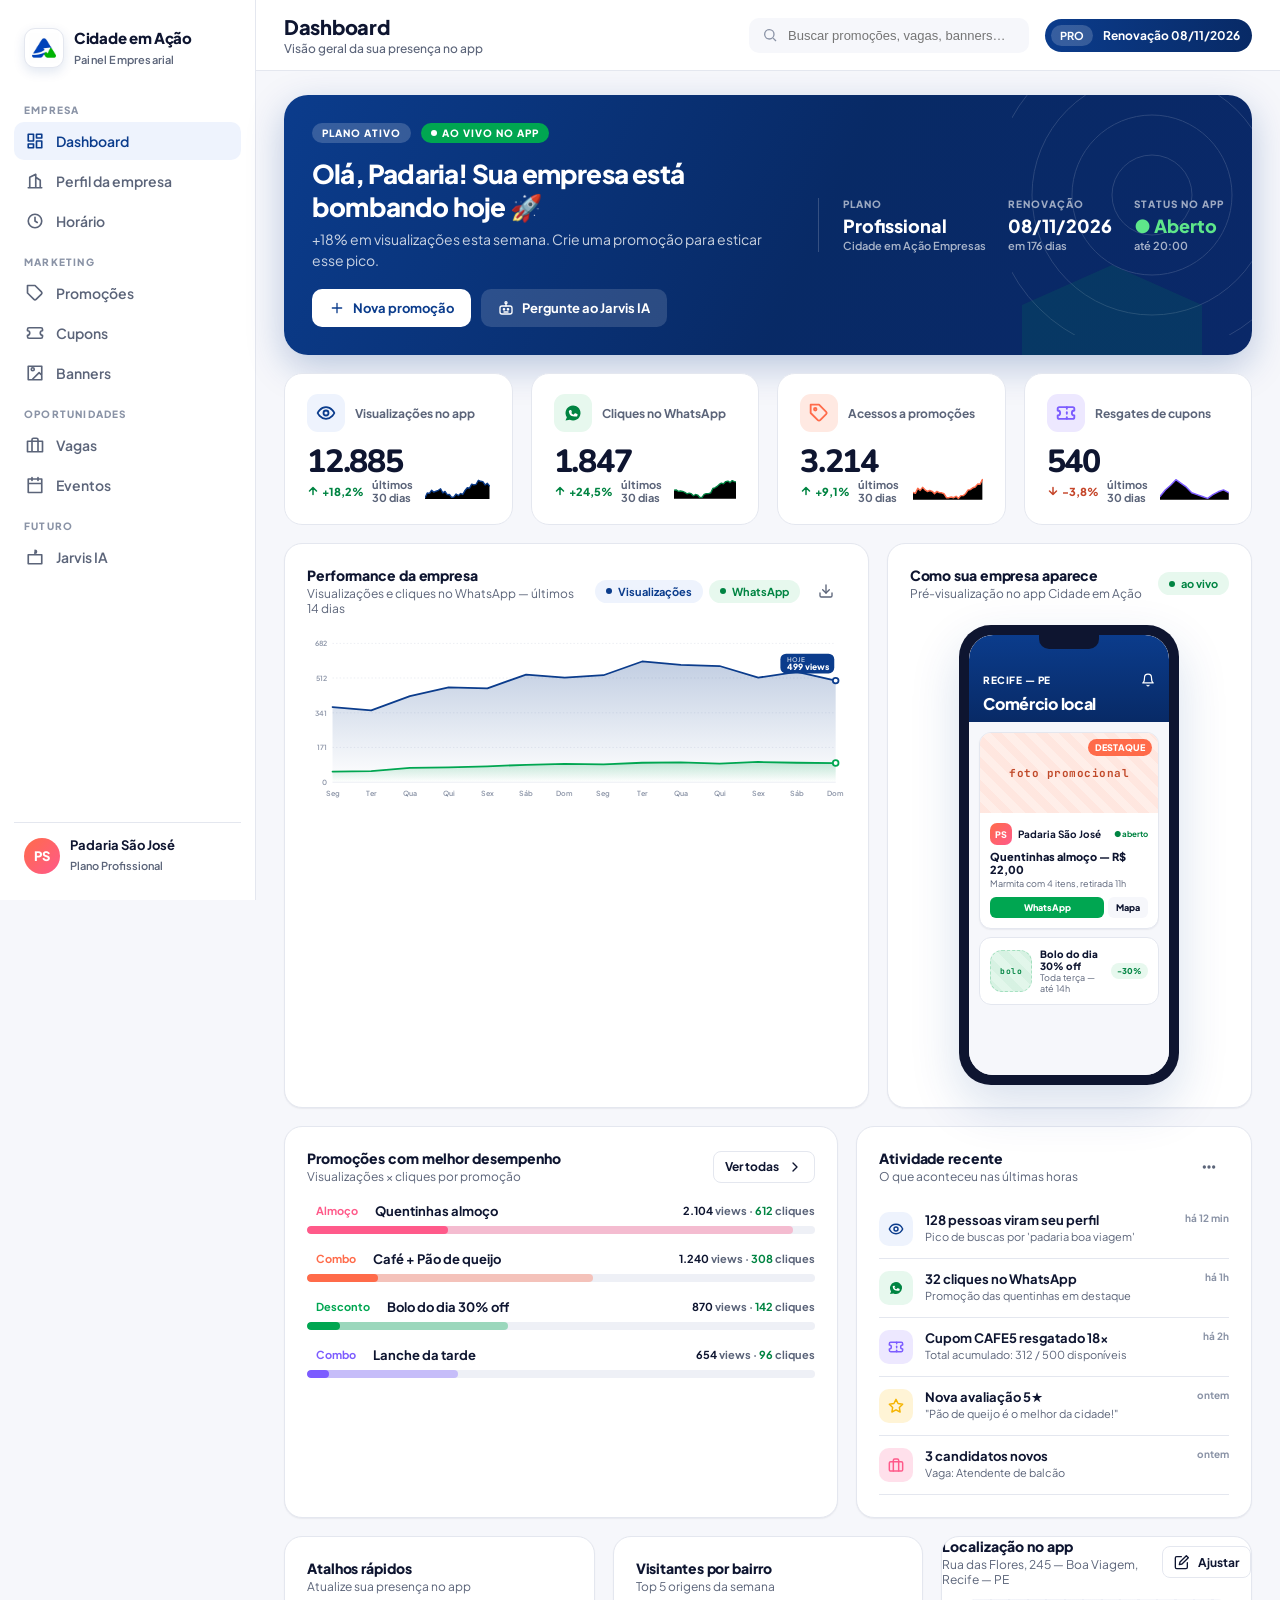
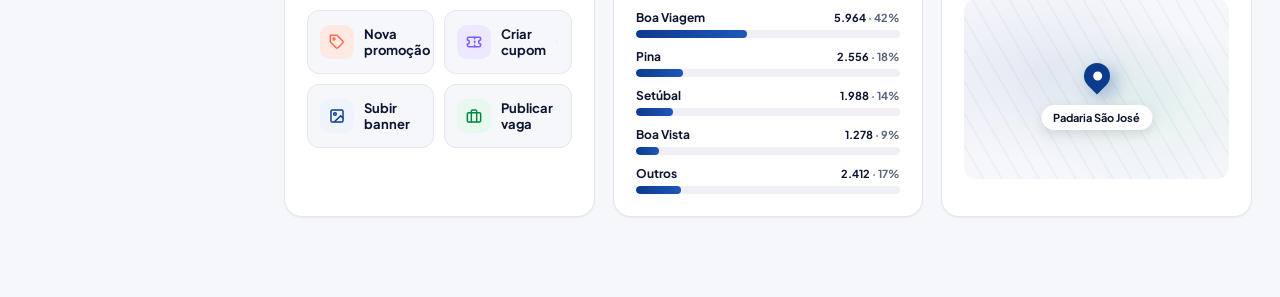
==== index.html @ e5aad5a8 "Add files via upload" ====
<!doctype html>
<html lang="pt-BR">
<head>
<meta charset="utf-8">
<meta name="viewport" content="width=1440">
<title>Cidade em Ação — Painel Empresarial</title>
<link href="https://fonts.googleapis.com/css2?family=Plus+Jakarta+Sans:wght@400;500;600;700;800&family=Nunito:wght@600;700;800;900&family=JetBrains+Mono:wght@500;700&display=swap" rel="stylesheet">
<style>
/* Cidade em Ação — Painel Empresarial */
:root {
  /* Brand */
  --brand-blue: #0B3C8C;
  --brand-blue-dark: #082a66;
  --brand-blue-light: #1f56b8;
  --brand-blue-50: #eef3fd;
  --brand-blue-100: #dde8fb;

  --brand-green: #00A651;
  --brand-green-dark: #008442;
  --brand-green-light: #2ec875;
  --brand-green-50: #e7f8ee;

  /* Accents (mantém vocabulário do app) */
  --accent-orange: #ff6b4a;
  --accent-purple: #7c5cff;
  --accent-yellow: #f5b400;
  --accent-pink:  #ff5a8a;
  --accent-cyan:  #20b8d4;

  /* Surfaces */
  --bg: #f6f7fb;
  --bg-2: #eef0f6;
  --surface: #ffffff;
  --surface-2: #fafbff;
  --border: #e4e7ef;
  --border-strong: #cfd4e0;

  /* Text */
  --text: #0e1530;
  --text-muted: #5b6479;
  --text-soft: #8a93a6;

  /* Effects */
  --shadow-sm: 0 1px 2px rgba(14,21,48,.04), 0 1px 0 rgba(14,21,48,.02);
  --shadow-md: 0 4px 16px rgba(14,21,48,.06), 0 1px 0 rgba(14,21,48,.02);
  --shadow-lg: 0 20px 50px rgba(11,60,140,.16);
  --radius-sm: 8px;
  --radius:    12px;
  --radius-lg: 18px;
  --radius-xl: 24px;

  /* Density */
  --gap: 18px;
  --pad: 22px;
  --row: 56px;

  font-family: 'Plus Jakarta Sans', system-ui, -apple-system, Segoe UI, Roboto, sans-serif;
}

[data-density="compact"] {
  --gap: 12px;
  --pad: 16px;
  --row: 48px;
}

* { box-sizing: border-box; }
html, body { margin: 0; padding: 0; background: var(--bg); color: var(--text); }
body { font-family: 'Plus Jakarta Sans', system-ui, sans-serif; -webkit-font-smoothing: antialiased; }
button { font-family: inherit; cursor: pointer; }
a { color: inherit; text-decoration: none; }

/* ----- App shell ----- */
.app {
  display: grid;
  grid-template-columns: 256px 1fr;
  min-height: 100vh;
}
.app[data-collapsed="true"] { grid-template-columns: 76px 1fr; }

/* ----- Sidebar ----- */
.sb {
  background: var(--surface);
  border-right: 1px solid var(--border);
  padding: 22px 14px;
  display: flex; flex-direction: column;
  position: sticky; top: 0; height: 100vh;
}
.sb-logo {
  display: flex; align-items: center; gap: 10px;
  padding: 6px 10px 22px;
}
.sb-logo-mark {
  width: 38px; height: 38px; border-radius: 11px;
  background: linear-gradient(135deg, var(--brand-blue) 0%, var(--brand-blue-light) 60%, var(--brand-green) 130%);
  display: grid; place-items: center;
  color: #fff; font-weight: 800; font-size: 18px;
  box-shadow: 0 6px 16px rgba(11,60,140,.25);
  position: relative; flex-shrink: 0;
}
.sb-logo-mark::after {
  content: ""; position: absolute; bottom: -3px; right: -3px;
  width: 14px; height: 14px; border-radius: 50%;
  background: var(--brand-green);
  border: 2.5px solid var(--surface);
}
.sb-logo-text { line-height: 1.05; }
.sb-logo-text b { display:block; font-size: 15px; font-weight: 800; letter-spacing: -.3px; }
.sb-logo-text span { font-size: 11px; color: var(--text-muted); font-weight: 600; letter-spacing: .2px; }

.sb-section { font-size: 10px; font-weight: 800; color: var(--text-soft); letter-spacing: 1.2px; padding: 12px 10px 6px; text-transform: uppercase; }
.sb-nav { display: flex; flex-direction: column; gap: 2px; }
.sb-item {
  display: flex; align-items: center; gap: 12px;
  padding: 10px 12px; border-radius: 10px;
  font-size: 14px; font-weight: 600; color: var(--text-muted);
  background: none; border: 0; text-align: left; width: 100%;
  position: relative;
}
.sb-item:hover { background: var(--bg); color: var(--text); }
.sb-item.active {
  background: var(--brand-blue-50);
  color: var(--brand-blue);
}
.sb-item.active::before {
  content: ""; position: absolute; left: -14px; top: 8px; bottom: 8px;
  width: 3px; background: var(--brand-blue); border-radius: 0 3px 3px 0;
}
.sb-item .icn { width: 20px; height: 20px; flex-shrink: 0; }
.sb-item .badge {
  margin-left: auto; font-size: 10px; font-weight: 700;
  background: var(--brand-green); color: #fff;
  padding: 2px 7px; border-radius: 999px;
}
.sb-item .badge.new { background: var(--accent-orange); }
.sb-item .badge.ia { background: linear-gradient(135deg, var(--accent-purple), var(--accent-pink)); }

.app[data-collapsed="true"] .sb-logo-text,
.app[data-collapsed="true"] .sb-section,
.app[data-collapsed="true"] .sb-item span:not(.badge),
.app[data-collapsed="true"] .sb-item .badge { display: none; }
.app[data-collapsed="true"] .sb-item { justify-content: center; padding: 12px; }

.sb-foot {
  margin-top: auto;
  padding: 14px 10px 4px;
  border-top: 1px solid var(--border);
  display: flex; align-items: center; gap: 10px;
}
.sb-avatar {
  width: 36px; height: 36px; border-radius: 50%;
  background: linear-gradient(135deg, var(--accent-orange), var(--accent-pink));
  color: #fff; font-weight: 800; display: grid; place-items: center;
  font-size: 14px; flex-shrink: 0;
}
.sb-user { line-height: 1.15; min-width: 0; }
.sb-user b { font-size: 13px; display:block; font-weight: 700; }
.sb-user span { font-size: 11px; color: var(--text-muted); font-weight: 600; }
.app[data-collapsed="true"] .sb-user { display: none; }

/* ----- Topbar ----- */
.tb {
  background: var(--surface);
  border-bottom: 1px solid var(--border);
  padding: 14px 28px;
  display: flex; align-items: center; gap: 16px;
  position: sticky; top: 0; z-index: 10;
}
.tb-title h1 { margin: 0; font-size: 20px; font-weight: 800; letter-spacing: -.3px; }
.tb-title p { margin: 2px 0 0; font-size: 12px; color: var(--text-muted); font-weight: 500; }
.tb-search {
  margin-left: auto;
  display: flex; align-items: center; gap: 8px;
  background: var(--bg); border-radius: 10px;
  padding: 8px 12px; width: 280px; border: 1px solid transparent;
}
.tb-search:focus-within { background: #fff; border-color: var(--border-strong); }
.tb-search input { background: none; border: 0; outline: 0; flex: 1; font-size: 13px; color: var(--text); }
.tb-search .kbd { font-size: 10px; font-weight: 700; color: var(--text-soft); border: 1px solid var(--border-strong); padding: 1px 5px; border-radius: 4px; }

.tb-icon-btn {
  width: 38px; height: 38px; border-radius: 10px;
  background: var(--bg); border: 0; display: grid; place-items: center;
  color: var(--text-muted); position: relative;
}
.tb-icon-btn:hover { background: var(--bg-2); color: var(--text); }
.tb-icon-btn .dot { position: absolute; top: 8px; right: 9px; width: 8px; height: 8px; border-radius: 50%; background: var(--accent-orange); border: 2px solid var(--surface); }

.tb-plan {
  display: flex; align-items: center; gap: 10px;
  padding: 6px 12px 6px 6px; border-radius: 999px;
  background: linear-gradient(90deg, var(--brand-blue) 0%, var(--brand-blue-dark) 100%);
  color: #fff; font-size: 12px; font-weight: 700;
}
.tb-plan .chip { background: rgba(255,255,255,.18); padding: 4px 9px; border-radius: 999px; font-size: 11px; }

/* ----- Main content ----- */
.main { padding: 24px 28px 80px; max-width: 1500px; }
.section-head {
  display: flex; align-items: flex-end; justify-content: space-between;
  gap: 16px; margin: 0 0 var(--gap);
}
.section-head h2 { margin: 0; font-size: 16px; font-weight: 800; letter-spacing: -.2px; }
.section-head p { margin: 3px 0 0; font-size: 12px; color: var(--text-muted); }

/* ----- Buttons ----- */
.btn {
  display: inline-flex; align-items: center; gap: 8px;
  padding: 10px 16px; border-radius: 10px;
  font-size: 13px; font-weight: 700;
  border: 1px solid transparent;
  background: var(--surface); color: var(--text);
  border-color: var(--border);
  transition: transform .06s ease;
}
.btn:hover { background: var(--bg); }
.btn:active { transform: translateY(1px); }
.btn.primary { background: var(--brand-blue); color: #fff; border-color: var(--brand-blue); }
.btn.primary:hover { background: var(--brand-blue-dark); }
.btn.success { background: var(--brand-green); color: #fff; border-color: var(--brand-green); }
.btn.success:hover { background: var(--brand-green-dark); }
.btn.ghost { background: transparent; border-color: transparent; color: var(--text-muted); }
.btn.ghost:hover { background: var(--bg); color: var(--text); }
.btn.sm { padding: 7px 11px; font-size: 12px; border-radius: 8px; }
.btn.lg { padding: 13px 22px; font-size: 14px; border-radius: 12px; }
.btn .icn { width: 16px; height: 16px; }

/* ----- Card ----- */
.card {
  background: var(--surface);
  border: 1px solid var(--border);
  border-radius: var(--radius-lg);
  padding: var(--pad);
  box-shadow: var(--shadow-sm);
}
.card.flat { box-shadow: none; }
.card-head {
  display: flex; align-items: center; justify-content: space-between;
  margin-bottom: 16px; gap: 12px;
}
.card-head h3 { margin: 0; font-size: 14px; font-weight: 800; letter-spacing: -.1px; }
.card-head p { margin: 2px 0 0; font-size: 12px; color: var(--text-muted); }

/* ----- Pill / badge ----- */
.pill {
  display: inline-flex; align-items: center; gap: 6px;
  padding: 4px 10px; border-radius: 999px;
  font-size: 11px; font-weight: 700;
  background: var(--bg); color: var(--text-muted);
  border: 1px solid var(--border);
}
.pill.blue  { background: var(--brand-blue-50); color: var(--brand-blue); border-color: transparent; }
.pill.green { background: var(--brand-green-50); color: var(--brand-green-dark); border-color: transparent; }
.pill.orange { background: #ffe9e2; color: #c14a2a; border-color: transparent; }
.pill.purple { background: #ede8ff; color: #5739d8; border-color: transparent; }
.pill.yellow { background: #fff4d6; color: #8a6300; border-color: transparent; }
.pill.pink   { background: #ffe0eb; color: #c93474; border-color: transparent; }
.pill .dot { width: 6px; height: 6px; border-radius: 50%; background: currentColor; }

/* ----- Form ----- */
.field { display: flex; flex-direction: column; gap: 6px; }
.field label { font-size: 12px; font-weight: 700; color: var(--text); }
.field .hint { font-size: 11px; color: var(--text-muted); font-weight: 500; }
.input, .textarea, .select {
  width: 100%;
  border: 1px solid var(--border);
  border-radius: 10px;
  padding: 11px 13px;
  font-family: inherit; font-size: 13px; color: var(--text);
  background: var(--surface);
  transition: border-color .12s ease, box-shadow .12s ease;
}
.input:focus, .textarea:focus, .select:focus {
  outline: 0;
  border-color: var(--brand-blue);
  box-shadow: 0 0 0 3px rgba(11,60,140,.12);
}
.textarea { resize: vertical; min-height: 96px; line-height: 1.5; }
.input-wrap { position: relative; }
.input-wrap .icn { position: absolute; left: 12px; top: 50%; transform: translateY(-50%); color: var(--text-soft); width: 18px; height: 18px; pointer-events: none; }
.input-wrap .input { padding-left: 38px; }

/* ----- Toggle ----- */
.tgl { position: relative; width: 38px; height: 22px; flex-shrink: 0; }
.tgl input { opacity: 0; width: 0; height: 0; }
.tgl .slider {
  position: absolute; inset: 0; background: #cfd4e0; border-radius: 999px;
  transition: background .15s ease;
}
.tgl .slider::after {
  content: ""; position: absolute; top: 3px; left: 3px;
  width: 16px; height: 16px; border-radius: 50%; background: #fff;
  transition: transform .15s ease;
  box-shadow: 0 1px 3px rgba(0,0,0,.18);
}
.tgl input:checked + .slider { background: var(--brand-green); }
.tgl input:checked + .slider::after { transform: translateX(16px); }

/* ----- Table ----- */
.tbl { width: 100%; border-collapse: collapse; }
.tbl th { text-align: left; font-size: 11px; font-weight: 700; color: var(--text-soft); letter-spacing: .5px; text-transform: uppercase; padding: 8px 12px; border-bottom: 1px solid var(--border); }
.tbl td { padding: 14px 12px; border-bottom: 1px solid var(--border); font-size: 13px; vertical-align: middle; }
.tbl tr:last-child td { border-bottom: 0; }
.tbl tr:hover td { background: var(--bg); }

/* ----- Utilities ----- */
.row { display: flex; align-items: center; gap: var(--gap); }
.col { display: flex; flex-direction: column; gap: var(--gap); }
.grow { flex: 1; min-width: 0; }
.spacer { flex: 1; }
.divider { height: 1px; background: var(--border); margin: var(--gap) 0; border: 0; }

.grid { display: grid; gap: var(--gap); }
.g-2 { grid-template-columns: repeat(2, minmax(0,1fr)); }
.g-3 { grid-template-columns: repeat(3, minmax(0,1fr)); }
.g-4 { grid-template-columns: repeat(4, minmax(0,1fr)); }
.g-5 { grid-template-columns: repeat(5, minmax(0,1fr)); }
.g-7 { grid-template-columns: repeat(7, minmax(0,1fr)); }
.g-12 { grid-template-columns: repeat(12, minmax(0,1fr)); }

.mono { font-family: 'JetBrains Mono', ui-monospace, Menlo, monospace; }

.tag-cat {
  display: inline-flex; align-items: center; gap: 6px;
  padding: 4px 9px; border-radius: 6px; font-size: 11px; font-weight: 700;
}

/* ----- KPI cards (dashboard) ----- */
.kpi {
  background: var(--surface);
  border: 1px solid var(--border);
  border-radius: var(--radius-lg);
  padding: 20px 22px;
  display: flex; flex-direction: column; gap: 14px;
  position: relative; overflow: hidden;
}
.kpi-head { display: flex; align-items: center; gap: 10px; }
.kpi-icon { width: 38px; height: 38px; border-radius: 11px; display: grid; place-items: center; flex-shrink: 0; }
.kpi-label { font-size: 12px; font-weight: 700; color: var(--text-muted); }
.kpi-value { font-size: 32px; font-weight: 800; letter-spacing: -1.2px; line-height: 1; font-family: 'Nunito', 'Plus Jakarta Sans', sans-serif; }
.kpi-foot { display: flex; align-items: center; gap: 8px; font-size: 11px; font-weight: 700; color: var(--text-muted); }
.kpi-trend { display:inline-flex; align-items:center; gap:3px; font-weight:800; }
.kpi-trend.up   { color: var(--brand-green-dark); }
.kpi-trend.down { color: #c5462a; }
.kpi-spark { position: absolute; right: 0; bottom: 0; opacity: .5; }

/* ----- Donuts/charts ----- */
.bar-bg { height: 8px; background: var(--bg-2); border-radius: 999px; overflow: hidden; }
.bar-fill { height: 100%; border-radius: 999px; background: var(--brand-blue); transition: width .3s ease; }

/* ----- Map placeholder ----- */
.map-stub {
  border-radius: var(--radius);
  background:
    radial-gradient(ellipse at 30% 40%, rgba(11,60,140,.08), transparent 60%),
    radial-gradient(ellipse at 70% 60%, rgba(0,166,81,.07), transparent 55%),
    repeating-linear-gradient(60deg, #eef0f6, #eef0f6 2px, #f6f7fb 2px, #f6f7fb 16px),
    #f6f7fb;
  position: relative; overflow: hidden;
}
.map-pin {
  position: absolute; width: 26px; height: 26px;
  display: grid; place-items: center;
  border-radius: 50% 50% 50% 0;
  transform: rotate(-45deg);
  background: var(--brand-blue);
  box-shadow: 0 8px 18px rgba(11,60,140,.35);
}
.map-pin::after { content:""; width: 9px; height: 9px; background: #fff; border-radius: 50%; }

/* ----- Image placeholder ----- */
.img-ph {
  background:
    repeating-linear-gradient(45deg, rgba(11,60,140,.06), rgba(11,60,140,.06) 8px, rgba(11,60,140,.02) 8px, rgba(11,60,140,.02) 16px),
    var(--brand-blue-50);
  border-radius: var(--radius);
  display: grid; place-items: center;
  color: var(--brand-blue);
  font-family: 'JetBrains Mono', monospace; font-size: 11px; font-weight: 700;
  letter-spacing: .5px;
  border: 1px dashed rgba(11,60,140,.25);
}
.img-ph.green {
  background:
    repeating-linear-gradient(45deg, rgba(0,166,81,.07), rgba(0,166,81,.07) 8px, rgba(0,166,81,.02) 8px, rgba(0,166,81,.02) 16px),
    var(--brand-green-50);
  color: var(--brand-green-dark);
  border-color: rgba(0,166,81,.25);
}
.img-ph.orange { background: repeating-linear-gradient(45deg, rgba(255,107,74,.08), rgba(255,107,74,.08) 8px, rgba(255,107,74,.02) 8px, rgba(255,107,74,.02) 16px), #fff1ec; color: #c14a2a; border-color: rgba(255,107,74,.3); }
.img-ph.purple { background: repeating-linear-gradient(45deg, rgba(124,92,255,.08), rgba(124,92,255,.08) 8px, rgba(124,92,255,.02) 8px, rgba(124,92,255,.02) 16px), #ede8ff; color: #5739d8; border-color: rgba(124,92,255,.3); }

/* ----- Phone preview (mostra como aparece no app) ----- */
.phone-prev {
  width: 220px; height: 460px;
  background: #0e1530;
  border-radius: 32px;
  padding: 10px;
  box-shadow: var(--shadow-lg);
  position: relative;
}
.phone-prev::before {
  content: ""; position: absolute;
  top: 10px; left: 50%; transform: translateX(-50%);
  width: 60px; height: 14px; background: #0e1530; border-radius: 0 0 10px 10px; z-index: 3;
}
.phone-prev .scr {
  width: 100%; height: 100%; background: var(--bg);
  border-radius: 24px; overflow: hidden; position: relative;
}

/* ----- Animations ----- */
@keyframes pulse-soft {
  0%, 100% { opacity: 1; }
  50%      { opacity: .55; }
}
.pulse { animation: pulse-soft 2s ease-in-out infinite; }

@keyframes slide-up {
  from { opacity: 0; transform: translateY(8px); }
  to   { opacity: 1; transform: translateY(0); }
}
.fade-in { animation: slide-up .25s ease both; }

/* Scrollbar */
::-webkit-scrollbar { width: 10px; height: 10px; }
::-webkit-scrollbar-thumb { background: #d9dde6; border-radius: 8px; border: 2px solid var(--bg); }
::-webkit-scrollbar-thumb:hover { background: #c7ccd6; }
::-webkit-scrollbar-track { background: transparent; }


/* ===== Layout (CSS-only navigation via :target) ===== */
body { margin: 0; background: var(--bg); min-height: 100vh; }

.app-shell { display: grid; grid-template-columns: 256px 1fr; min-height: 100vh; }

.sidebar {
  background: var(--surface);
  border-right: 1px solid var(--border);
  padding: 22px 14px;
  position: sticky; top: 0; height: 100vh;
  overflow-y: auto;
  display: flex; flex-direction: column;
}
.brand { display: flex; align-items: center; gap: 10px; padding: 6px 10px 22px; }
.brand-mark { width: 40px; height: 40px; border-radius: 11px; background: #fff; padding: 4px; display: grid; place-items: center; border: 1px solid var(--border); box-shadow: 0 4px 12px rgba(11,60,140,.12); flex-shrink: 0; }
.brand-mark img { width: 100%; height: 100%; object-fit: contain; }
.brand-text b { display: block; font-size: 15px; font-weight: 800; letter-spacing: -.3px; }
.brand-text span { font-size: 11px; color: var(--text-muted); font-weight: 600; letter-spacing: .2px; }

.nav-section { font-size: 10px; font-weight: 800; color: var(--text-soft); letter-spacing: 1.2px; padding: 14px 10px 6px; text-transform: uppercase; }
.nav-item { display: flex; align-items: center; gap: 12px; padding: 10px 12px; border-radius: 10px; font-size: 14px; font-weight: 600; color: var(--text-muted); text-decoration: none; position: relative; margin-bottom: 2px; }
.nav-item:hover { background: var(--bg); color: var(--text); }
.nav-item svg { flex-shrink: 0; }

.sidebar-footer { margin-top: auto; padding: 14px 10px 4px; border-top: 1px solid var(--border); display: flex; align-items: center; gap: 10px; }
.sf-avatar { width: 36px; height: 36px; border-radius: 50%; background: linear-gradient(135deg, var(--accent-orange), var(--accent-pink)); color: #fff; font-weight: 800; display: grid; place-items: center; font-size: 13px; flex-shrink: 0; }
.sf-user b { display: block; font-size: 13px; font-weight: 700; }
.sf-user span { font-size: 11px; color: var(--text-muted); font-weight: 600; }

/* Topbar */
.topbar { background: var(--surface); border-bottom: 1px solid var(--border); padding: 14px 28px; display: flex; align-items: center; gap: 16px; position: sticky; top: 0; z-index: 10; }
.tb-title h1 { margin: 0; font-size: 20px; font-weight: 800; letter-spacing: -.3px; }
.tb-title p { margin: 2px 0 0; font-size: 12px; color: var(--text-muted); font-weight: 500; }
.tb-search { margin-left: auto; display: flex; align-items: center; gap: 8px; background: var(--bg); border-radius: 10px; padding: 8px 12px; width: 280px; color: var(--text-soft); }
.tb-search input { background: none; border: 0; outline: 0; flex: 1; font-size: 13px; color: var(--text); }
.tb-plan { display: flex; align-items: center; gap: 10px; padding: 6px 12px 6px 6px; border-radius: 999px; background: linear-gradient(90deg, var(--brand-blue) 0%, var(--brand-blue-dark) 100%); color: #fff; font-size: 12px; font-weight: 700; }
.tb-plan .chip { background: rgba(255,255,255,.18); padding: 4px 9px; border-radius: 999px; font-size: 11px; }

/* ===== Page show/hide via :target ===== */
.page { display: none; }
.page:target { display: block; }
/* Default: dashboard visible when no hash is present (modern browsers via :has) */
.app-shell:not(:has(.page:target)) #dashboard { display: block; }

/* Active state in sidebar based on which page is targeted */
.app-shell:has(#perfil:target) .nav-perfil,
.app-shell:has(#horarios:target) .nav-horarios,
.app-shell:has(#promocoes:target) .nav-promocoes,
.app-shell:has(#cupons:target) .nav-cupons,
.app-shell:has(#banners:target) .nav-banners,
.app-shell:has(#vagas:target) .nav-vagas,
.app-shell:has(#eventos:target) .nav-eventos,
.app-shell:has(#jarvis:target) .nav-jarvis,
.app-shell:has(#dashboard:target) .nav-dashboard,
.app-shell:not(:has(.page:target)) .nav-dashboard {
  background: var(--brand-blue-50);
  color: var(--brand-blue);
}

/* Smooth scroll & focus styles */
html { scroll-behavior: smooth; }
.nav-item:focus { outline: 2px solid var(--brand-blue); outline-offset: 2px; }

/* ===== Responsive ===== */




</style>
</head>
<body>
<div class="app-shell">
  <aside class="sidebar">
    <div class="brand">
      <div class="brand-mark"><img src="[data-uri]" alt="Cidade em Ação"></div>
      <div class="brand-text"><b>Cidade em Ação</b><span>Painel Empresarial</span></div>
    </div>
    <nav>
  <div class="nav-group">
    <div class="nav-section">Empresa</div>
    <a href="#dashboard" class="nav-item nav-dashboard">
        <svg width="18" height="18" viewBox="0 0 24 24" fill="none" stroke="currentColor" stroke-width="2.2" stroke-linecap="round" stroke-linejoin="round"><path d="M3 3h7v9H3zm11 0h7v5h-7zm0 9h7v9h-7zM3 16h7v5H3z"/></svg>
        <span>Dashboard</span>
      </a><a href="#perfil" class="nav-item nav-perfil">
        <svg width="18" height="18" viewBox="0 0 24 24" fill="none" stroke="currentColor" stroke-width="2.2" stroke-linecap="round" stroke-linejoin="round"><path d="M3 21h18M5 21V7l8-4v18M19 21V11l-6-4"/></svg>
        <span>Perfil da empresa</span>
      </a><a href="#horarios" class="nav-item nav-horarios">
        <svg width="18" height="18" viewBox="0 0 24 24" fill="none" stroke="currentColor" stroke-width="2.2" stroke-linecap="round" stroke-linejoin="round"><path d="M12 21a9 9 0 1 1 0-18 9 9 0 0 1 0 18zm0-14v5l3 2"/></svg>
        <span>Horário</span>
      </a>
  </div>

  <div class="nav-group">
    <div class="nav-section">Marketing</div>
    <a href="#promocoes" class="nav-item nav-promocoes">
        <svg width="18" height="18" viewBox="0 0 24 24" fill="none" stroke="currentColor" stroke-width="2.2" stroke-linecap="round" stroke-linejoin="round"><path d="M20.59 13.41 13.42 20.58a2 2 0 0 1-2.83 0L2 12V2h10l8.59 8.59a2 2 0 0 1 0 2.82z"/></svg>
        <span>Promoções</span>
      </a><a href="#cupons" class="nav-item nav-cupons">
        <svg width="18" height="18" viewBox="0 0 24 24" fill="none" stroke="currentColor" stroke-width="2.2" stroke-linecap="round" stroke-linejoin="round"><path d="M2 9a3 3 0 0 1 0 6v2a2 2 0 0 0 2 2h16a2 2 0 0 0 2-2v-2a3 3 0 0 1 0-6V7a2 2 0 0 0-2-2H4a2 2 0 0 0-2 2z"/></svg>
        <span>Cupons</span>
      </a><a href="#banners" class="nav-item nav-banners">
        <svg width="18" height="18" viewBox="0 0 24 24" fill="none" stroke="currentColor" stroke-width="2.2" stroke-linecap="round" stroke-linejoin="round"><path d="M3 3h18v18H3zM9 9a2 2 0 1 0 0-4 2 2 0 0 0 0 4zM21 15l-3.5-3.5L9 20"/></svg>
        <span>Banners</span>
      </a>
  </div>

  <div class="nav-group">
    <div class="nav-section">Oportunidades</div>
    <a href="#vagas" class="nav-item nav-vagas">
        <svg width="18" height="18" viewBox="0 0 24 24" fill="none" stroke="currentColor" stroke-width="2.2" stroke-linecap="round" stroke-linejoin="round"><path d="M2 7h20v14H2zM16 21V5a2 2 0 0 0-2-2h-4a2 2 0 0 0-2 2v16"/></svg>
        <span>Vagas</span>
      </a><a href="#eventos" class="nav-item nav-eventos">
        <svg width="18" height="18" viewBox="0 0 24 24" fill="none" stroke="currentColor" stroke-width="2.2" stroke-linecap="round" stroke-linejoin="round"><path d="M3 4h18v18H3zM16 2v4M8 2v4M3 10h18"/></svg>
        <span>Eventos</span>
      </a>
  </div>

  <div class="nav-group">
    <div class="nav-section">Futuro</div>
    <a href="#jarvis" class="nav-item nav-jarvis">
        <svg width="18" height="18" viewBox="0 0 24 24" fill="none" stroke="currentColor" stroke-width="2.2" stroke-linecap="round" stroke-linejoin="round"><path d="M3 9h18v12H3zM12 5V9M12 3a2 2 0 0 1 0 4"/></svg>
        <span>Jarvis IA</span>
      </a>
  </div>
</nav>
    <div class="sidebar-footer">
      <div class="sf-avatar">PS</div>
      <div class="sf-user"><b>Padaria São José</b><span>Plano Profissional</span></div>
    </div>
  </aside>
  <main>
    <section class="page" id="dashboard">
  <header class="topbar">
    <div class="tb-title">
      <h1>Dashboard</h1>
      <p>Visão geral da sua presença no app</p>
    </div>
    <div class="tb-search">
      <svg width="16" height="16" viewBox="0 0 24 24" fill="none" stroke="currentColor" stroke-width="2"><circle cx="11" cy="11" r="7"/><path d="m21 21-4.3-4.3"/></svg>
      <input placeholder="Buscar promoções, vagas, banners…" disabled>
    </div>
    <span class="tb-plan"><span class="chip">PRO</span> Renovação 08/11/2026</span>
  </header>
  <div class="main"><div class="col" style="gap: var(--gap);"><div style="background: linear-gradient(115deg, var(--brand-blue) 0%, var(--brand-blue-dark) 55%, #0a2868 100%); border-radius: var(--radius-xl); padding: 28px; color: rgb(255, 255, 255); position: relative; overflow: hidden; box-shadow: rgba(11, 60, 140, 0.25) 0px 12px 36px;"><svg width="280" height="280" viewBox="0 0 280 280" style="position: absolute; right: -40px; top: -40px; opacity: 0.14;"><circle cx="140" cy="140" r="120" fill="none" stroke="#fff" stroke-width="1"></circle><circle cx="140" cy="140" r="80" fill="none" stroke="#fff" stroke-width="1"></circle><circle cx="140" cy="140" r="40" fill="none" stroke="#fff" stroke-width="1"></circle><circle cx="140" cy="140" r="160" fill="none" stroke="#fff" stroke-width="1"></circle></svg><svg width="200" height="200" viewBox="0 0 200 200" style="position: absolute; right: 40px; bottom: -100px; opacity: 0.12;"><polygon points="100,10 190,50 190,150 100,190 10,150 10,50" fill="var(--brand-green)"></polygon></svg><div style="display: flex; align-items: center; justify-content: space-between; gap: 24px; position: relative;"><div style="flex: 1 1 0%; min-width: 0px;"><div style="display: flex; align-items: center; gap: 10px; margin-bottom: 14px;"><span style="padding: 4px 10px; border-radius: 999px; background: rgba(255, 255, 255, 0.18); font-size: 10px; font-weight: 800; letter-spacing: 1px;">PLANO ATIVO</span><span style="padding: 4px 10px; border-radius: 999px; background: var(--brand-green); font-size: 10px; font-weight: 800; letter-spacing: 1px; display: inline-flex; align-items: center; gap: 5px;"><span class="pulse" style="width: 6px; height: 6px; border-radius: 50px; background: rgb(255, 255, 255);"></span> AO VIVO NO APP</span></div><h2 style="font-size: 26px; font-weight: 800; letter-spacing: -0.8px; margin: 0px 0px 6px;">Olá, Padaria! Sua empresa está bombando hoje 🚀</h2><p style="font-size: 14px; color: rgba(255, 255, 255, 0.78); margin: 0px; max-width: 540px; line-height: 1.5;">+18% em visualizações esta semana. Crie uma promoção para esticar esse pico.</p><div style="display: flex; gap: 10px; margin-top: 18px;"><button class="btn" style="background: rgb(255, 255, 255); color: var(--brand-blue); border-color: transparent;"><svg class="icn" width="14" height="14" viewBox="0 0 24 24" fill="none" stroke="currentColor" stroke-width="2" stroke-linecap="round" stroke-linejoin="round"><path d="M12 5v14M5 12h14"></path></svg> Nova promoção</button><button class="btn ghost" style="color: rgb(255, 255, 255); background: rgba(255, 255, 255, 0.14);"><svg class="icn" width="14" height="14" viewBox="0 0 24 24" fill="none" stroke="currentColor" stroke-width="2" stroke-linecap="round" stroke-linejoin="round"><rect x="3" y="9" width="18" height="12" rx="3"></rect><circle cx="9" cy="14" r="1" fill="currentColor"></circle><circle cx="15" cy="14" r="1" fill="currentColor"></circle><path d="M9 18h6"></path><path d="M12 5V9"></path><circle cx="12" cy="4" r="1.5"></circle></svg> Pergunte ao Jarvis IA</button></div></div><div style="display: grid; grid-template-columns: repeat(3, auto); gap: 22px; padding-left: 24px; border-left: 1px solid rgba(255, 255, 255, 0.18);"><div><div style="font-size: 10px; font-weight: 800; letter-spacing: 1px; color: rgba(255, 255, 255, 0.6);">PLANO</div><div style="font-size: 18px; font-weight: 800; margin-top: 4px; color: rgb(255, 255, 255);">Profissional</div><div style="font-size: 11px; color: rgba(255, 255, 255, 0.65); margin-top: 2px; font-weight: 600;">Cidade em Ação Empresas</div></div><div><div style="font-size: 10px; font-weight: 800; letter-spacing: 1px; color: rgba(255, 255, 255, 0.6);">RENOVAÇÃO</div><div style="font-size: 18px; font-weight: 800; margin-top: 4px; color: rgb(255, 255, 255);">08/11/2026</div><div style="font-size: 11px; color: rgba(255, 255, 255, 0.65); margin-top: 2px; font-weight: 600;">em 176 dias</div></div><div><div style="font-size: 10px; font-weight: 800; letter-spacing: 1px; color: rgba(255, 255, 255, 0.6);">STATUS NO APP</div><div style="font-size: 18px; font-weight: 800; margin-top: 4px; color: rgb(94, 230, 138);">● Aberto</div><div style="font-size: 11px; color: rgba(255, 255, 255, 0.65); margin-top: 2px; font-weight: 600;">até 20:00</div></div></div></div></div><div class="grid g-4"><div class="kpi"><div class="kpi-head"><div class="kpi-icon" style="background: var(--brand-blue-50); color: var(--brand-blue);"><svg class="icn" width="20" height="20" viewBox="0 0 24 24" fill="none" stroke="currentColor" stroke-width="2.2" stroke-linecap="round" stroke-linejoin="round"><path d="M2 12s3-7 10-7 10 7 10 7-3 7-10 7-10-7-10-7"></path><circle cx="12" cy="12" r="3"></circle></svg></div><span class="kpi-label">Visualizações no app</span></div><div style="display: flex; align-items: flex-end; justify-content: space-between; gap: 12px;"><div><div class="kpi-value">12.885</div><div class="kpi-foot"><span class="kpi-trend up"><svg class="icn" width="12" height="12" viewBox="0 0 24 24" fill="none" stroke="currentColor" stroke-width="3" stroke-linecap="round" stroke-linejoin="round"><path d="m12 19V5M5 12l7-7 7 7"></path></svg>+18,2%</span><span>últimos 30 dias</span></div></div><svg width="96" height="30" viewBox="0 0 96 30"><defs><linearGradient id="spark-ar(--brand-blue)" x1="0" x2="0" y1="0" y2="1"><stop offset="0%" stop-color="var(--brand-blue)" stop-opacity=".22"></stop><stop offset="100%" stop-color="var(--brand-blue)" stop-opacity="0"></stop></linearGradient></defs><path d="M0.0,28.0 L3.3,21.0 L6.6,21.5 L9.9,16.8 L13.2,19.7 L16.6,18.2 L19.9,16.9 L23.2,14.7 L26.5,20.7 L29.8,18.5 L33.1,23.3 L36.4,23.2 L39.7,27.5 L43.0,26.8 L46.3,22.4 L49.7,24.6 L53.0,21.7 L56.3,23.1 L59.6,17.0 L62.9,13.1 L66.2,13.6 L69.5,7.7 L72.8,9.0 L76.1,8.0 L79.4,2.0 L82.8,3.5 L86.1,4.0 L89.4,9.0 L92.7,6.5 L96.0,10.3 L96,30 L0,30 Z" fill="url(#spark-ar(--brand-blue))"></path><path d="M0.0,28.0 L3.3,21.0 L6.6,21.5 L9.9,16.8 L13.2,19.7 L16.6,18.2 L19.9,16.9 L23.2,14.7 L26.5,20.7 L29.8,18.5 L33.1,23.3 L36.4,23.2 L39.7,27.5 L43.0,26.8 L46.3,22.4 L49.7,24.6 L53.0,21.7 L56.3,23.1 L59.6,17.0 L62.9,13.1 L66.2,13.6 L69.5,7.7 L72.8,9.0 L76.1,8.0 L79.4,2.0 L82.8,3.5 L86.1,4.0 L89.4,9.0 L92.7,6.5 L96.0,10.3" fill="none" stroke="var(--brand-blue)" stroke-width="2" stroke-linecap="round" stroke-linejoin="round"></path></svg></div></div><div class="kpi"><div class="kpi-head"><div class="kpi-icon" style="background: var(--brand-green-50); color: var(--brand-green-dark);"><svg class="icn" width="20" height="20" viewBox="0 0 24 24" fill="none" stroke="currentColor" stroke-width="2.2" stroke-linecap="round" stroke-linejoin="round"><path d="M3 21l1.65-3.8a9 9 0 1 1 3.4 2.9z" fill="currentColor" stroke="none"></path><path d="M9 10c.5 2 1.5 3 3.5 4l1.5-1.5c.3-.3.7-.4 1-.2l2 .8c.4.2.6.6.5 1l-.4 1.5c-.1.4-.5.7-.9.7C9.5 16.3 7.7 14.5 7 9.8c-.1-.4.2-.8.6-.9L9 8.5c.4-.1.8.1 1 .5l.8 2c.1.3 0 .7-.2 1z" fill="#fff" stroke="none"></path></svg></div><span class="kpi-label">Cliques no WhatsApp</span></div><div style="display: flex; align-items: flex-end; justify-content: space-between; gap: 12px;"><div><div class="kpi-value">1.847</div><div class="kpi-foot"><span class="kpi-trend up"><svg class="icn" width="12" height="12" viewBox="0 0 24 24" fill="none" stroke="currentColor" stroke-width="3" stroke-linecap="round" stroke-linejoin="round"><path d="m12 19V5M5 12l7-7 7 7"></path></svg>+24,5%</span><span>últimos 30 dias</span></div></div><svg width="96" height="30" viewBox="0 0 96 30"><defs><linearGradient id="spark-ar(--brand-green-dark)" x1="0" x2="0" y1="0" y2="1"><stop offset="0%" stop-color="var(--brand-green-dark)" stop-opacity=".22"></stop><stop offset="100%" stop-color="var(--brand-green-dark)" stop-opacity="0"></stop></linearGradient></defs><path d="M0.0,16.8 L3.3,16.4 L6.6,18.5 L9.9,18.1 L13.2,18.5 L16.6,20.0 L19.9,22.4 L23.2,21.5 L26.5,22.2 L29.8,25.4 L33.1,23.4 L36.4,24.3 L39.7,28.0 L43.0,28.0 L46.3,23.2 L49.7,22.1 L53.0,22.0 L56.3,21.0 L59.6,14.1 L62.9,13.2 L66.2,11.0 L69.5,7.9 L72.8,5.9 L76.1,7.0 L79.4,3.6 L82.8,2.8 L86.1,5.2 L89.4,2.0 L92.7,3.5 L96.0,4.2 L96,30 L0,30 Z" fill="url(#spark-ar(--brand-green-dark))"></path><path d="M0.0,16.8 L3.3,16.4 L6.6,18.5 L9.9,18.1 L13.2,18.5 L16.6,20.0 L19.9,22.4 L23.2,21.5 L26.5,22.2 L29.8,25.4 L33.1,23.4 L36.4,24.3 L39.7,28.0 L43.0,28.0 L46.3,23.2 L49.7,22.1 L53.0,22.0 L56.3,21.0 L59.6,14.1 L62.9,13.2 L66.2,11.0 L69.5,7.9 L72.8,5.9 L76.1,7.0 L79.4,3.6 L82.8,2.8 L86.1,5.2 L89.4,2.0 L92.7,3.5 L96.0,4.2" fill="none" stroke="var(--brand-green-dark)" stroke-width="2" stroke-linecap="round" stroke-linejoin="round"></path></svg></div></div><div class="kpi"><div class="kpi-head"><div class="kpi-icon" style="background: rgb(255, 233, 226); color: var(--accent-orange);"><svg class="icn" width="20" height="20" viewBox="0 0 24 24" fill="none" stroke="currentColor" stroke-width="2.2" stroke-linecap="round" stroke-linejoin="round"><path d="M20.59 13.41 13.42 20.58a2 2 0 0 1-2.83 0L2 12V2h10l8.59 8.59a2 2 0 0 1 0 2.82z"></path><circle cx="7.5" cy="7.5" r="1.5"></circle></svg></div><span class="kpi-label">Acessos a promoções</span></div><div style="display: flex; align-items: flex-end; justify-content: space-between; gap: 12px;"><div><div class="kpi-value">3.214</div><div class="kpi-foot"><span class="kpi-trend up"><svg class="icn" width="12" height="12" viewBox="0 0 24 24" fill="none" stroke="currentColor" stroke-width="3" stroke-linecap="round" stroke-linejoin="round"><path d="m12 19V5M5 12l7-7 7 7"></path></svg>+9,1%</span><span>últimos 30 dias</span></div></div><svg width="96" height="30" viewBox="0 0 96 30"><defs><linearGradient id="spark-ar(--accent-orange)" x1="0" x2="0" y1="0" y2="1"><stop offset="0%" stop-color="var(--accent-orange)" stop-opacity=".22"></stop><stop offset="100%" stop-color="var(--accent-orange)" stop-opacity="0"></stop></linearGradient></defs><path d="M0.0,19.8 L3.3,21.0 L6.6,14.0 L9.9,16.9 L13.2,12.7 L16.6,16.1 L19.9,18.4 L23.2,17.1 L26.5,18.2 L29.8,21.4 L33.1,18.3 L36.4,20.0 L39.7,20.3 L43.0,21.6 L46.3,27.0 L49.7,27.0 L53.0,26.0 L56.3,27.1 L59.6,25.1 L62.9,28.0 L66.2,24.2 L69.5,24.1 L72.8,21.5 L76.1,16.5 L79.4,15.9 L82.8,13.2 L86.1,12.2 L89.4,8.2 L92.7,8.5 L96.0,2.0 L96,30 L0,30 Z" fill="url(#spark-ar(--accent-orange))"></path><path d="M0.0,19.8 L3.3,21.0 L6.6,14.0 L9.9,16.9 L13.2,12.7 L16.6,16.1 L19.9,18.4 L23.2,17.1 L26.5,18.2 L29.8,21.4 L33.1,18.3 L36.4,20.0 L39.7,20.3 L43.0,21.6 L46.3,27.0 L49.7,27.0 L53.0,26.0 L56.3,27.1 L59.6,25.1 L62.9,28.0 L66.2,24.2 L69.5,24.1 L72.8,21.5 L76.1,16.5 L79.4,15.9 L82.8,13.2 L86.1,12.2 L89.4,8.2 L92.7,8.5 L96.0,2.0" fill="none" stroke="var(--accent-orange)" stroke-width="2" stroke-linecap="round" stroke-linejoin="round"></path></svg></div></div><div class="kpi"><div class="kpi-head"><div class="kpi-icon" style="background: rgb(237, 232, 255); color: var(--accent-purple);"><svg class="icn" width="20" height="20" viewBox="0 0 24 24" fill="none" stroke="currentColor" stroke-width="2.2" stroke-linecap="round" stroke-linejoin="round"><path d="M2 9a3 3 0 0 1 0 6v2a2 2 0 0 0 2 2h16a2 2 0 0 0 2-2v-2a3 3 0 0 1 0-6V7a2 2 0 0 0-2-2H4a2 2 0 0 0-2 2z"></path><path d="M13 5v2"></path><path d="M13 17v2"></path><path d="M13 11v2"></path></svg></div><span class="kpi-label">Resgates de cupons</span></div><div style="display: flex; align-items: flex-end; justify-content: space-between; gap: 12px;"><div><div class="kpi-value">540</div><div class="kpi-foot"><span class="kpi-trend down"><svg class="icn" width="12" height="12" viewBox="0 0 24 24" fill="none" stroke="currentColor" stroke-width="3" stroke-linecap="round" stroke-linejoin="round"><path d="M12 5v14M19 12l-7 7-7-7"></path></svg>-3,8%</span><span>últimos 30 dias</span></div></div><svg width="96" height="30" viewBox="0 0 96 30"><defs><linearGradient id="spark-ar(--accent-purple)" x1="0" x2="0" y1="0" y2="1"><stop offset="0%" stop-color="var(--accent-purple)" stop-opacity=".22"></stop><stop offset="100%" stop-color="var(--accent-purple)" stop-opacity="0"></stop></linearGradient></defs><path d="M0.0,25.4 L7.4,16.3 L14.8,9.8 L22.2,2.0 L29.5,7.2 L36.9,12.4 L44.3,20.2 L51.7,22.8 L59.1,25.4 L66.5,28.0 L73.8,22.8 L81.2,18.9 L88.6,16.3 L96.0,20.2 L96,30 L0,30 Z" fill="url(#spark-ar(--accent-purple))"></path><path d="M0.0,25.4 L7.4,16.3 L14.8,9.8 L22.2,2.0 L29.5,7.2 L36.9,12.4 L44.3,20.2 L51.7,22.8 L59.1,25.4 L66.5,28.0 L73.8,22.8 L81.2,18.9 L88.6,16.3 L96.0,20.2" fill="none" stroke="var(--accent-purple)" stroke-width="2" stroke-linecap="round" stroke-linejoin="round"></path></svg></div></div></div><div class="grid" style="grid-template-columns: 1.6fr 1fr;"><div class="card"><div class="card-head"><div><h3>Performance da empresa</h3><p>Visualizações e cliques no WhatsApp — últimos 14 dias</p></div><div class="row" style="gap: 6px;"><button class="pill blue" style="cursor: pointer;"><span class="dot"></span>Visualizações</button><button class="pill green" style="cursor: pointer;"><span class="dot"></span>WhatsApp</button><button class="btn sm ghost"><svg class="icn" width="14" height="14" viewBox="0 0 24 24" fill="none" stroke="currentColor" stroke-width="2" stroke-linecap="round" stroke-linejoin="round"><path d="M21 15v4a2 2 0 0 1-2 2H5a2 2 0 0 1-2-2v-4"></path><path d="M7 10l5 5 5-5"></path><path d="M12 15V3"></path></svg></button></div></div><div style="width: 100%; overflow: hidden;"><svg width="100%" viewBox="0 0 760 240" style="display: block;"><defs><linearGradient id="gA" x1="0" x2="0" y1="0" y2="1"><stop offset="0%" stop-color="#0B3C8C" stop-opacity=".25"></stop><stop offset="100%" stop-color="#0B3C8C" stop-opacity="0"></stop></linearGradient><linearGradient id="gB" x1="0" x2="0" y1="0" y2="1"><stop offset="0%" stop-color="#00A651" stop-opacity=".22"></stop><stop offset="100%" stop-color="#00A651" stop-opacity="0"></stop></linearGradient></defs><g><line x1="36" x2="746" y1="212" y2="212" stroke="#e4e7ef" stroke-dasharray=""></line><text x="28" y="216" font-size="10" fill="#8a93a6" text-anchor="end" font-weight="600">0</text></g><g><line x1="36" x2="746" y1="162.8817677043813" y2="162.8817677043813" stroke="#e4e7ef" stroke-dasharray="2,3"></line><text x="28" y="166.8817677043813" font-size="10" fill="#8a93a6" text-anchor="end" font-weight="600">171</text></g><g><line x1="36" x2="746" y1="114.0507765332984" y2="114.0507765332984" stroke="#e4e7ef" stroke-dasharray="2,3"></line><text x="28" y="118.0507765332984" font-size="10" fill="#8a93a6" text-anchor="end" font-weight="600">341</text></g><g><line x1="36" x2="746" y1="64.9325442376797" y2="64.9325442376797" stroke="#e4e7ef" stroke-dasharray="2,3"></line><text x="28" y="68.9325442376797" font-size="10" fill="#8a93a6" text-anchor="end" font-weight="600">512</text></g><g><line x1="36" x2="746" y1="16.101553066596807" y2="16.101553066596807" stroke="#e4e7ef" stroke-dasharray="2,3"></line><text x="28" y="20.101553066596807" font-size="10" fill="#8a93a6" text-anchor="end" font-weight="600">682</text></g><text x="36" y="232" font-size="10" fill="#8a93a6" text-anchor="middle" font-weight="600">Seg</text><text x="90.61538461538461" y="232" font-size="10" fill="#8a93a6" text-anchor="middle" font-weight="600">Ter</text><text x="145.23076923076923" y="232" font-size="10" fill="#8a93a6" text-anchor="middle" font-weight="600">Qua</text><text x="199.84615384615387" y="232" font-size="10" fill="#8a93a6" text-anchor="middle" font-weight="600">Qui</text><text x="254.46153846153848" y="232" font-size="10" fill="#8a93a6" text-anchor="middle" font-weight="600">Sex</text><text x="309.0769230769231" y="232" font-size="10" fill="#8a93a6" text-anchor="middle" font-weight="600">Sáb</text><text x="363.69230769230774" y="232" font-size="10" fill="#8a93a6" text-anchor="middle" font-weight="600">Dom</text><text x="418.30769230769226" y="232" font-size="10" fill="#8a93a6" text-anchor="middle" font-weight="600">Seg</text><text x="472.92307692307696" y="232" font-size="10" fill="#8a93a6" text-anchor="middle" font-weight="600">Ter</text><text x="527.5384615384615" y="232" font-size="10" fill="#8a93a6" text-anchor="middle" font-weight="600">Qua</text><text x="582.1538461538462" y="232" font-size="10" fill="#8a93a6" text-anchor="middle" font-weight="600">Qui</text><text x="636.7692307692307" y="232" font-size="10" fill="#8a93a6" text-anchor="middle" font-weight="600">Sex</text><text x="691.3846153846155" y="232" font-size="10" fill="#8a93a6" text-anchor="middle" font-weight="600">Sáb</text><text x="746" y="232" font-size="10" fill="#8a93a6" text-anchor="middle" font-weight="600">Dom</text><path d="M36.0 105.9 L90.6 110.6 L145.2 90.6 L199.8 78.0 L254.5 79.5 L309.1 60.1 L363.7 64.3 L418.3 61.0 L472.9 41.6 L527.5 46.4 L582.2 48.0 L636.8 64.3 L691.4 56.4 L746.0 68.6 L746.0 212 L36.0 212 Z" fill="url(#gA)"></path><path d="M36.0 105.9 L90.6 110.6 L145.2 90.6 L199.8 78.0 L254.5 79.5 L309.1 60.1 L363.7 64.3 L418.3 61.0 L472.9 41.6 L527.5 46.4 L582.2 48.0 L636.8 64.3 L691.4 56.4 L746.0 68.6" fill="none" stroke="#0B3C8C" stroke-width="2.5" stroke-linecap="round" stroke-linejoin="round"></path><path d="M36.0 196.9 L90.6 196.2 L145.2 191.6 L199.8 191.0 L254.5 189.5 L309.1 187.4 L363.7 186.1 L418.3 186.8 L472.9 184.5 L527.5 184.0 L582.2 185.6 L636.8 183.4 L691.4 184.5 L746.0 184.9 L746.0 212 L36.0 212 Z" fill="url(#gB)"></path><path d="M36.0 196.9 L90.6 196.2 L145.2 191.6 L199.8 191.0 L254.5 189.5 L309.1 187.4 L363.7 186.1 L418.3 186.8 L472.9 184.5 L527.5 184.0 L582.2 185.6 L636.8 183.4 L691.4 184.5 L746.0 184.9" fill="none" stroke="#00A651" stroke-width="2.5" stroke-linecap="round" stroke-linejoin="round"></path><circle cx="746" cy="68.6110628488739" r="4" fill="#fff" stroke="#0B3C8C" stroke-width="2.5"></circle><circle cx="746" cy="184.92805243834826" r="4" fill="#fff" stroke="#00A651" stroke-width="2.5"></circle><g transform="translate(668, 30.6110628488739)"><rect width="76" height="28" rx="8" fill="#0B3C8C"></rect><text x="10" y="12" font-size="9" fill="#fff" font-weight="700" opacity=".7">HOJE</text><text x="10" y="23" font-size="12" fill="#fff" font-weight="800">499 views</text></g></svg></div></div><div class="card"><div class="card-head"><div><h3>Como sua empresa aparece</h3><p>Pré-visualização no app Cidade em Ação</p></div><span class="pill green"><span class="dot pulse"></span>ao vivo</span></div><div style="display: flex; justify-content: center; padding: 8px 0px 0px;"><div class="phone-prev"><div class="scr"><div style="padding: 38px 14px 8px; background: linear-gradient(180deg, var(--brand-blue), var(--brand-blue-dark)); color: rgb(255, 255, 255); border-radius: 24px 24px 0px 0px;"><div style="display: flex; align-items: center; justify-content: space-between;"><div style="font-size: 10px; font-weight: 800; letter-spacing: 0.5px;">RECIFE — PE</div><svg class="icn" width="14" height="14" viewBox="0 0 24 24" fill="none" stroke="currentColor" stroke-width="2" stroke-linecap="round" stroke-linejoin="round"><path d="M6 8a6 6 0 0 1 12 0c0 7 3 9 3 9H3s3-2 3-9"></path><path d="M10.3 21a1.94 1.94 0 0 0 3.4 0"></path></svg></div><div style="font-size: 16px; font-weight: 800; letter-spacing: -0.3px; margin-top: 6px;">Comércio local</div></div><div style="padding: 10px; background: var(--bg); height: calc(100% - 80px);"><div style="background: rgb(255, 255, 255); border-radius: 12px; overflow: hidden; box-shadow: var(--shadow-sm); border: 1px solid var(--border);"><div style="position: relative;"><div class="img-ph orange" style="height: 80px; border-radius: 0px; border-width: medium; border-style: none; border-color: currentcolor; border-image: initial;">foto promocional</div><span style="position: absolute; top: 6px; right: 6px; background: var(--accent-orange); color: rgb(255, 255, 255); font-size: 9px; font-weight: 800; padding: 3px 7px; border-radius: 999px;">DESTAQUE</span></div><div style="padding: 10px;"><div style="display: flex; align-items: center; gap: 6px; margin-bottom: 5px;"><div style="width: 22px; height: 22px; border-radius: 7px; background: linear-gradient(135deg, rgb(255, 107, 74), rgb(255, 90, 138)); color: rgb(255, 255, 255); display: grid; place-items: center; font-size: 9px; font-weight: 800;">PS</div><div style="font-size: 10px; font-weight: 700; color: var(--text);">Padaria São José</div><div style="margin-left: auto; font-size: 8px; font-weight: 700; color: var(--brand-green-dark);">● aberto</div></div><div style="font-size: 11px; font-weight: 800; color: var(--text); line-height: 1.2;">Quentinhas almoço — R$ 22,00</div><div style="font-size: 9px; color: var(--text-muted); margin-top: 2px;">Marmita com 4 itens, retirada 11h</div><div style="display: flex; gap: 4px; margin-top: 8px;"><div style="flex: 1 1 0%; background: var(--brand-green); color: rgb(255, 255, 255); font-size: 9px; font-weight: 800; padding: 5px 8px; border-radius: 6px; text-align: center;">WhatsApp</div><div style="background: var(--bg); color: var(--text); font-size: 9px; font-weight: 800; padding: 5px 8px; border-radius: 6px;">Mapa</div></div></div></div><div style="background: rgb(255, 255, 255); border-radius: 12px; padding: 10px; margin-top: 8px; border: 1px solid var(--border); display: flex; gap: 8px; align-items: center;"><div class="img-ph green" style="width: 42px; height: 42px; font-size: 8px; padding: 4px;">bolo</div><div style="flex: 1 1 0%;"><div style="font-size: 10px; font-weight: 800;">Bolo do dia 30% off</div><div style="font-size: 9px; color: var(--text-muted);">Toda terça — até 14h</div></div><span style="font-size: 8px; font-weight: 800; color: var(--brand-green-dark); background: var(--brand-green-50); padding: 3px 6px; border-radius: 999px;">-30%</span></div></div></div></div></div></div></div><div class="grid" style="grid-template-columns: 1.4fr 1fr;"><div class="card"><div class="card-head"><div><h3>Promoções com melhor desempenho</h3><p>Visualizações × cliques por promoção</p></div><button class="btn sm">Ver todas <svg class="icn" width="14" height="14" viewBox="0 0 24 24" fill="none" stroke="currentColor" stroke-width="2" stroke-linecap="round" stroke-linejoin="round"><path d="m9 6 6 6-6 6"></path></svg></button></div><div class="col" style="gap: 14px;"><div><div style="display: flex; align-items: center; justify-content: space-between; margin-bottom: 5px;"><div style="display: flex; align-items: center; gap: 8px;"><span class="tag-cat" style="background: var(--accent-pink)1a; color: var(--accent-pink);">Almoço</span><span style="font-size: 13px; font-weight: 700;">Quentinhas almoço</span></div><div style="font-size: 11px; font-weight: 700; color: var(--text-muted);"><span style="color: var(--text);">2.104</span> views · <span style="color: var(--brand-green-dark);">612</span> cliques</div></div><div style="position: relative; height: 8px; border-radius: 999px; background: var(--bg-2); overflow: hidden;"><div style="position: absolute; inset: 0px; width: 95.6364%; background: var(--accent-pink); opacity: 0.35; border-radius: 999px;"></div><div style="position: absolute; inset: 0px; width: 27.8182%; background: var(--accent-pink); border-radius: 999px;"></div></div></div><div><div style="display: flex; align-items: center; justify-content: space-between; margin-bottom: 5px;"><div style="display: flex; align-items: center; gap: 8px;"><span class="tag-cat" style="background: var(--accent-orange)1a; color: var(--accent-orange);">Combo</span><span style="font-size: 13px; font-weight: 700;">Café + Pão de queijo</span></div><div style="font-size: 11px; font-weight: 700; color: var(--text-muted);"><span style="color: var(--text);">1.240</span> views · <span style="color: var(--brand-green-dark);">308</span> cliques</div></div><div style="position: relative; height: 8px; border-radius: 999px; background: var(--bg-2); overflow: hidden;"><div style="position: absolute; inset: 0px; width: 56.3636%; background: var(--accent-orange); opacity: 0.35; border-radius: 999px;"></div><div style="position: absolute; inset: 0px; width: 14%; background: var(--accent-orange); border-radius: 999px;"></div></div></div><div><div style="display: flex; align-items: center; justify-content: space-between; margin-bottom: 5px;"><div style="display: flex; align-items: center; gap: 8px;"><span class="tag-cat" style="background: var(--brand-green)1a; color: var(--brand-green);">Desconto</span><span style="font-size: 13px; font-weight: 700;">Bolo do dia 30% off</span></div><div style="font-size: 11px; font-weight: 700; color: var(--text-muted);"><span style="color: var(--text);">870</span> views · <span style="color: var(--brand-green-dark);">142</span> cliques</div></div><div style="position: relative; height: 8px; border-radius: 999px; background: var(--bg-2); overflow: hidden;"><div style="position: absolute; inset: 0px; width: 39.5455%; background: var(--brand-green); opacity: 0.35; border-radius: 999px;"></div><div style="position: absolute; inset: 0px; width: 6.45455%; background: var(--brand-green); border-radius: 999px;"></div></div></div><div><div style="display: flex; align-items: center; justify-content: space-between; margin-bottom: 5px;"><div style="display: flex; align-items: center; gap: 8px;"><span class="tag-cat" style="background: var(--accent-purple)1a; color: var(--accent-purple);">Combo</span><span style="font-size: 13px; font-weight: 700;">Lanche da tarde</span></div><div style="font-size: 11px; font-weight: 700; color: var(--text-muted);"><span style="color: var(--text);">654</span> views · <span style="color: var(--brand-green-dark);">96</span> cliques</div></div><div style="position: relative; height: 8px; border-radius: 999px; background: var(--bg-2); overflow: hidden;"><div style="position: absolute; inset: 0px; width: 29.7273%; background: var(--accent-purple); opacity: 0.35; border-radius: 999px;"></div><div style="position: absolute; inset: 0px; width: 4.36364%; background: var(--accent-purple); border-radius: 999px;"></div></div></div></div></div><div class="card"><div class="card-head"><div><h3>Atividade recente</h3><p>O que aconteceu nas últimas horas</p></div><button class="btn sm ghost"><svg class="icn" width="16" height="16" viewBox="0 0 24 24" fill="none" stroke="currentColor" stroke-width="2" stroke-linecap="round" stroke-linejoin="round"><circle cx="5" cy="12" r="1.5" fill="currentColor"></circle><circle cx="12" cy="12" r="1.5" fill="currentColor"></circle><circle cx="19" cy="12" r="1.5" fill="currentColor"></circle></svg></button></div><div class="col" style="gap: 0px;"><div style="display: flex; gap: 12px; padding: 12px 0px; border-bottom: 1px solid var(--border); align-items: flex-start;"><div style="width: 34px; height: 34px; border-radius: 10px; background: var(--brand-blue-50); color: var(--brand-blue); display: grid; place-items: center; flex-shrink: 0;"><svg class="icn" width="16" height="16" viewBox="0 0 24 24" fill="none" stroke="currentColor" stroke-width="2.2" stroke-linecap="round" stroke-linejoin="round"><path d="M2 12s3-7 10-7 10 7 10 7-3 7-10 7-10-7-10-7"></path><circle cx="12" cy="12" r="3"></circle></svg></div><div style="flex: 1 1 0%; min-width: 0px;"><div style="font-size: 13px; font-weight: 700; color: var(--text);">128 pessoas viram seu perfil</div><div style="font-size: 11px; color: var(--text-muted); margin-top: 2px;">Pico de buscas por 'padaria boa viagem'</div></div><span style="font-size: 10px; font-weight: 700; color: var(--text-soft); flex-shrink: 0;">há 12 min</span></div><div style="display: flex; gap: 12px; padding: 12px 0px; border-bottom: 1px solid var(--border); align-items: flex-start;"><div style="width: 34px; height: 34px; border-radius: 10px; background: var(--brand-green-50); color: var(--brand-green-dark); display: grid; place-items: center; flex-shrink: 0;"><svg class="icn" width="16" height="16" viewBox="0 0 24 24" fill="none" stroke="currentColor" stroke-width="2.2" stroke-linecap="round" stroke-linejoin="round"><path d="M3 21l1.65-3.8a9 9 0 1 1 3.4 2.9z" fill="currentColor" stroke="none"></path><path d="M9 10c.5 2 1.5 3 3.5 4l1.5-1.5c.3-.3.7-.4 1-.2l2 .8c.4.2.6.6.5 1l-.4 1.5c-.1.4-.5.7-.9.7C9.5 16.3 7.7 14.5 7 9.8c-.1-.4.2-.8.6-.9L9 8.5c.4-.1.8.1 1 .5l.8 2c.1.3 0 .7-.2 1z" fill="#fff" stroke="none"></path></svg></div><div style="flex: 1 1 0%; min-width: 0px;"><div style="font-size: 13px; font-weight: 700; color: var(--text);">32 cliques no WhatsApp</div><div style="font-size: 11px; color: var(--text-muted); margin-top: 2px;">Promoção das quentinhas em destaque</div></div><span style="font-size: 10px; font-weight: 700; color: var(--text-soft); flex-shrink: 0;">há 1h</span></div><div style="display: flex; gap: 12px; padding: 12px 0px; border-bottom: 1px solid var(--border); align-items: flex-start;"><div style="width: 34px; height: 34px; border-radius: 10px; background: rgb(237, 232, 255); color: var(--accent-purple); display: grid; place-items: center; flex-shrink: 0;"><svg class="icn" width="16" height="16" viewBox="0 0 24 24" fill="none" stroke="currentColor" stroke-width="2.2" stroke-linecap="round" stroke-linejoin="round"><path d="M2 9a3 3 0 0 1 0 6v2a2 2 0 0 0 2 2h16a2 2 0 0 0 2-2v-2a3 3 0 0 1 0-6V7a2 2 0 0 0-2-2H4a2 2 0 0 0-2 2z"></path><path d="M13 5v2"></path><path d="M13 17v2"></path><path d="M13 11v2"></path></svg></div><div style="flex: 1 1 0%; min-width: 0px;"><div style="font-size: 13px; font-weight: 700; color: var(--text);">Cupom CAFE5 resgatado 18×</div><div style="font-size: 11px; color: var(--text-muted); margin-top: 2px;">Total acumulado: 312 / 500 disponíveis</div></div><span style="font-size: 10px; font-weight: 700; color: var(--text-soft); flex-shrink: 0;">há 2h</span></div><div style="display: flex; gap: 12px; padding: 12px 0px; border-bottom: 1px solid var(--border); align-items: flex-start;"><div style="width: 34px; height: 34px; border-radius: 10px; background: rgb(255, 244, 214); color: var(--accent-yellow); display: grid; place-items: center; flex-shrink: 0;"><svg class="icn" width="16" height="16" viewBox="0 0 24 24" fill="none" stroke="currentColor" stroke-width="2.2" stroke-linecap="round" stroke-linejoin="round"><path d="m12 2 3.09 6.26L22 9.27l-5 4.87 1.18 6.88L12 17.77l-6.18 3.25L7 14.14 2 9.27l6.91-1.01z"></path></svg></div><div style="flex: 1 1 0%; min-width: 0px;"><div style="font-size: 13px; font-weight: 700; color: var(--text);">Nova avaliação 5★</div><div style="font-size: 11px; color: var(--text-muted); margin-top: 2px;">"Pão de queijo é o melhor da cidade!"</div></div><span style="font-size: 10px; font-weight: 700; color: var(--text-soft); flex-shrink: 0;">ontem</span></div><div style="display: flex; gap: 12px; padding: 12px 0px; border-bottom: 1px solid var(--border); align-items: flex-start;"><div style="width: 34px; height: 34px; border-radius: 10px; background: rgb(255, 224, 235); color: var(--accent-pink); display: grid; place-items: center; flex-shrink: 0;"><svg class="icn" width="16" height="16" viewBox="0 0 24 24" fill="none" stroke="currentColor" stroke-width="2.2" stroke-linecap="round" stroke-linejoin="round"><rect x="2" y="7" width="20" height="14" rx="2"></rect><path d="M16 21V5a2 2 0 0 0-2-2h-4a2 2 0 0 0-2 2v16"></path></svg></div><div style="flex: 1 1 0%; min-width: 0px;"><div style="font-size: 13px; font-weight: 700; color: var(--text);">3 candidatos novos</div><div style="font-size: 11px; color: var(--text-muted); margin-top: 2px;">Vaga: Atendente de balcão</div></div><span style="font-size: 10px; font-weight: 700; color: var(--text-soft); flex-shrink: 0;">ontem</span></div></div></div></div><div class="grid" style="grid-template-columns: 1fr 1fr 1fr;"><div class="card"><div class="card-head"><div><h3>Atalhos rápidos</h3><p>Atualize sua presença no app</p></div></div><div class="grid g-2" style="gap: 10px;"><button style="background: var(--bg); border: 1px solid var(--border); border-radius: 12px; padding: 14px 12px; display: flex; align-items: center; gap: 10px; text-align: left; cursor: pointer; transition: 0.15s; width: 100%;"><div style="width: 34px; height: 34px; border-radius: 10px; background: rgb(255, 233, 226); color: var(--accent-orange); display: grid; place-items: center; flex-shrink: 0;"><svg class="icn" width="16" height="16" viewBox="0 0 24 24" fill="none" stroke="currentColor" stroke-width="2.2" stroke-linecap="round" stroke-linejoin="round"><path d="M20.59 13.41 13.42 20.58a2 2 0 0 1-2.83 0L2 12V2h10l8.59 8.59a2 2 0 0 1 0 2.82z"></path><circle cx="7.5" cy="7.5" r="1.5"></circle></svg></div><span style="font-size: 13px; font-weight: 700; color: var(--text);">Nova promoção</span><svg class="icn" width="14" height="14" viewBox="0 0 24 24" fill="none" stroke="currentColor" stroke-width="2" stroke-linecap="round" stroke-linejoin="round" style="margin-left: auto; color: var(--text-soft);"><path d="m9 6 6 6-6 6"></path></svg></button><button style="background: var(--bg); border: 1px solid var(--border); border-radius: 12px; padding: 14px 12px; display: flex; align-items: center; gap: 10px; text-align: left; cursor: pointer; transition: 0.15s; width: 100%;"><div style="width: 34px; height: 34px; border-radius: 10px; background: rgb(237, 232, 255); color: var(--accent-purple); display: grid; place-items: center; flex-shrink: 0;"><svg class="icn" width="16" height="16" viewBox="0 0 24 24" fill="none" stroke="currentColor" stroke-width="2.2" stroke-linecap="round" stroke-linejoin="round"><path d="M2 9a3 3 0 0 1 0 6v2a2 2 0 0 0 2 2h16a2 2 0 0 0 2-2v-2a3 3 0 0 1 0-6V7a2 2 0 0 0-2-2H4a2 2 0 0 0-2 2z"></path><path d="M13 5v2"></path><path d="M13 17v2"></path><path d="M13 11v2"></path></svg></div><span style="font-size: 13px; font-weight: 700; color: var(--text);">Criar cupom</span><svg class="icn" width="14" height="14" viewBox="0 0 24 24" fill="none" stroke="currentColor" stroke-width="2" stroke-linecap="round" stroke-linejoin="round" style="margin-left: auto; color: var(--text-soft);"><path d="m9 6 6 6-6 6"></path></svg></button><button style="background: var(--bg); border: 1px solid var(--border); border-radius: 12px; padding: 14px 12px; display: flex; align-items: center; gap: 10px; text-align: left; cursor: pointer; transition: 0.15s; width: 100%;"><div style="width: 34px; height: 34px; border-radius: 10px; background: var(--brand-blue-50); color: var(--brand-blue); display: grid; place-items: center; flex-shrink: 0;"><svg class="icn" width="16" height="16" viewBox="0 0 24 24" fill="none" stroke="currentColor" stroke-width="2.2" stroke-linecap="round" stroke-linejoin="round"><rect x="3" y="3" width="18" height="18" rx="2"></rect><circle cx="9" cy="9" r="2"></circle><path d="m21 15-3.5-3.5L9 20"></path></svg></div><span style="font-size: 13px; font-weight: 700; color: var(--text);">Subir banner</span><svg class="icn" width="14" height="14" viewBox="0 0 24 24" fill="none" stroke="currentColor" stroke-width="2" stroke-linecap="round" stroke-linejoin="round" style="margin-left: auto; color: var(--text-soft);"><path d="m9 6 6 6-6 6"></path></svg></button><button style="background: var(--bg); border: 1px solid var(--border); border-radius: 12px; padding: 14px 12px; display: flex; align-items: center; gap: 10px; text-align: left; cursor: pointer; transition: 0.15s; width: 100%;"><div style="width: 34px; height: 34px; border-radius: 10px; background: var(--brand-green-50); color: var(--brand-green-dark); display: grid; place-items: center; flex-shrink: 0;"><svg class="icn" width="16" height="16" viewBox="0 0 24 24" fill="none" stroke="currentColor" stroke-width="2.2" stroke-linecap="round" stroke-linejoin="round"><rect x="2" y="7" width="20" height="14" rx="2"></rect><path d="M16 21V5a2 2 0 0 0-2-2h-4a2 2 0 0 0-2 2v16"></path></svg></div><span style="font-size: 13px; font-weight: 700; color: var(--text);">Publicar vaga</span><svg class="icn" width="14" height="14" viewBox="0 0 24 24" fill="none" stroke="currentColor" stroke-width="2" stroke-linecap="round" stroke-linejoin="round" style="margin-left: auto; color: var(--text-soft);"><path d="m9 6 6 6-6 6"></path></svg></button></div></div><div class="card"><div class="card-head"><div><h3>Visitantes por bairro</h3><p>Top 5 origens da semana</p></div></div><div class="col" style="gap: 11px;"><div><div style="display: flex; justify-content: space-between; align-items: baseline; margin-bottom: 5px;"><span style="font-size: 12px; font-weight: 700;">Boa Viagem</span><span style="font-size: 11px; font-weight: 700; color: var(--text-muted);"><b style="color: var(--text);">5.964</b> · 42%</span></div><div class="bar-bg"><div class="bar-fill" style="width: 42%; background: linear-gradient(90deg, var(--brand-blue), var(--brand-blue-light));"></div></div></div><div><div style="display: flex; justify-content: space-between; align-items: baseline; margin-bottom: 5px;"><span style="font-size: 12px; font-weight: 700;">Pina</span><span style="font-size: 11px; font-weight: 700; color: var(--text-muted);"><b style="color: var(--text);">2.556</b> · 18%</span></div><div class="bar-bg"><div class="bar-fill" style="width: 18%; background: linear-gradient(90deg, var(--brand-blue), var(--brand-blue-light));"></div></div></div><div><div style="display: flex; justify-content: space-between; align-items: baseline; margin-bottom: 5px;"><span style="font-size: 12px; font-weight: 700;">Setúbal</span><span style="font-size: 11px; font-weight: 700; color: var(--text-muted);"><b style="color: var(--text);">1.988</b> · 14%</span></div><div class="bar-bg"><div class="bar-fill" style="width: 14%; background: linear-gradient(90deg, var(--brand-blue), var(--brand-blue-light));"></div></div></div><div><div style="display: flex; justify-content: space-between; align-items: baseline; margin-bottom: 5px;"><span style="font-size: 12px; font-weight: 700;">Boa Vista</span><span style="font-size: 11px; font-weight: 700; color: var(--text-muted);"><b style="color: var(--text);">1.278</b> · 9%</span></div><div class="bar-bg"><div class="bar-fill" style="width: 9%; background: linear-gradient(90deg, var(--brand-blue), var(--brand-blue-light));"></div></div></div><div><div style="display: flex; justify-content: space-between; align-items: baseline; margin-bottom: 5px;"><span style="font-size: 12px; font-weight: 700;">Outros</span><span style="font-size: 11px; font-weight: 700; color: var(--text-muted);"><b style="color: var(--text);">2.412</b> · 17%</span></div><div class="bar-bg"><div class="bar-fill" style="width: 17%; background: linear-gradient(90deg, var(--brand-blue), var(--brand-blue-light));"></div></div></div></div></div><div class="card" style="padding: 0px; overflow: hidden;"><div style="padding-top: ; padding-right: ; padding-bottom: 0px; padding-left: ;"><div class="card-head" style="margin-bottom: 12px;"><div><h3>Localização no app</h3><p>Rua das Flores, 245 — Boa Viagem, Recife — PE</p></div><button class="btn sm"><svg class="icn" width="13" height="13" viewBox="0 0 24 24" fill="none" stroke="currentColor" stroke-width="2" stroke-linecap="round" stroke-linejoin="round"><path d="M11 4H4a2 2 0 0 0-2 2v14a2 2 0 0 0 2 2h14a2 2 0 0 0 2-2v-7"></path><path d="m18.5 2.5 3 3L12 15l-4 1 1-4z"></path></svg> Ajustar</button></div></div><div class="map-stub" style="height: 180px; margin: 0 var(--pad) var(--pad); border-radius: 12px;"><div class="map-pin" style="left: 50%; top: 50%; transform: translate(-50%, -100%) rotate(-45deg);"></div><div style="position: absolute; left: 50%; top: 50%; transform: translate(-50%, 16px); background: rgb(255, 255, 255); padding: 6px 12px; border-radius: 999px; font-size: 11px; font-weight: 700; box-shadow: rgba(0, 0, 0, 0.1) 0px 4px 12px;">Padaria São José</div></div></div></div></div></div>
</section>
<section class="page" id="perfil">
  <header class="topbar">
    <div class="tb-title">
      <h1>Perfil da empresa</h1>
      <p>Informações que aparecem na ficha</p>
    </div>
    <div class="tb-search">
      <svg width="16" height="16" viewBox="0 0 24 24" fill="none" stroke="currentColor" stroke-width="2"><circle cx="11" cy="11" r="7"/><path d="m21 21-4.3-4.3"/></svg>
      <input placeholder="Buscar promoções, vagas, banners…" disabled>
    </div>
    <span class="tb-plan"><span class="chip">PRO</span> Renovação 08/11/2026</span>
  </header>
  <div class="main"><div class="col"><div class="card" style="padding: 0px; overflow: hidden;"><div style="height: 140px; background: linear-gradient(115deg, var(--brand-blue), var(--brand-blue-light) 70%, var(--brand-green)); position: relative;"><svg width="100%" height="100%" preserveAspectRatio="none" viewBox="0 0 800 140" style="position: absolute; inset: 0px; opacity: 0.2;"><defs><pattern id="p" width="30" height="30" patternUnits="userSpaceOnUse"><circle cx="2" cy="2" r="1" fill="#fff"></circle></pattern></defs><rect width="100%" height="100%" fill="url(#p)"></rect></svg><button class="btn sm" style="position: absolute; top: 14px; right: 14px; background: rgba(255, 255, 255, 0.92); border-color: transparent;"><svg class="icn" width="13" height="13" viewBox="0 0 24 24" fill="none" stroke="currentColor" stroke-width="2" stroke-linecap="round" stroke-linejoin="round"><rect x="3" y="3" width="18" height="18" rx="2"></rect><circle cx="9" cy="9" r="2"></circle><path d="m21 15-3.5-3.5L9 20"></path></svg> Trocar capa</button></div><div style="padding-top: ; padding-right: ; padding-bottom: ; padding-left: calc(96px + var(--pad) + 18px); position: relative; min-height: 70px;"><div style="position: absolute; left: var(--pad); top: -56px; width: 96px; height: 96px; border-radius: 22px; background: linear-gradient(135deg, rgb(255, 107, 74), rgb(255, 90, 138)); color: rgb(255, 255, 255); display: grid; place-items: center; font-size: 32px; font-weight: 800; letter-spacing: -1px; border: 5px solid rgb(255, 255, 255); box-shadow: var(--shadow-md);">PS</div><div style="display: flex; align-items: center; justify-content: space-between; gap: 12px 16px; flex-wrap: wrap;"><div style="min-width: 0px; flex: 1 1 280px;"><div style="display: flex; align-items: center; gap: 10px; margin-bottom: 4px; flex-wrap: wrap;"><h2 style="margin: 0px; font-size: 22px; font-weight: 800; letter-spacing: -0.5px;">Padaria São José</h2><span class="pill green"><span class="dot pulse"></span> publicado no app</span></div><div style="display: flex; align-items: center; gap: 6px 14px; font-size: 12px; color: var(--text-muted); font-weight: 600; flex-wrap: wrap;"><span style="display: inline-flex; align-items: center; gap: 5px;"><svg class="icn" width="13" height="13" viewBox="0 0 24 24" fill="none" stroke="currentColor" stroke-width="2" stroke-linecap="round" stroke-linejoin="round"><path d="M20.59 13.41 13.42 20.58a2 2 0 0 1-2.83 0L2 12V2h10l8.59 8.59a2 2 0 0 1 0 2.82z"></path><circle cx="7.5" cy="7.5" r="1.5"></circle></svg> Padaria &amp; Cafeteria</span><span style="display: inline-flex; align-items: center; gap: 5px;"><svg class="icn" width="13" height="13" viewBox="0 0 24 24" fill="none" stroke="currentColor" stroke-width="2" stroke-linecap="round" stroke-linejoin="round"><path d="M12 22s-8-7.5-8-13a8 8 0 0 1 16 0c0 5.5-8 13-8 13"></path><circle cx="12" cy="9" r="3"></circle></svg> Boa Viagem, Recife — PE</span><span style="display: inline-flex; align-items: center; gap: 5px;"><svg class="icn" width="13" height="13" viewBox="0 0 24 24" fill="none" stroke="currentColor" stroke-width="2" stroke-linecap="round" stroke-linejoin="round"><rect x="3" y="4" width="18" height="18" rx="2"></rect><path d="M16 2v4"></path><path d="M8 2v4"></path><path d="M3 10h18"></path></svg> desde 1987</span></div></div><div style="display: flex; gap: 8px; flex-shrink: 0; flex-wrap: wrap;"><button class="btn">Pré-visualizar no app</button><button class="btn primary">Salvar alterações</button></div></div></div><div style="display: flex; gap: 4px; padding: 0 var(--pad); border-top: 1px solid var(--border);"><button style="padding: 14px 16px; background: none; border-top: 0px; border-right: 0px; border-bottom: 2px solid var(--brand-blue); border-left: 0px; border-image: initial; cursor: pointer; font-size: 13px; font-weight: 700; color: var(--brand-blue); margin-bottom: -1px;">Informações básicas</button><button style="padding: 14px 16px; background: none; border-width: 0px 0px 2px; border-style: none none solid; border-color: currentcolor currentcolor transparent; border-image: initial; cursor: pointer; font-size: 13px; font-weight: 700; color: var(--text-muted); margin-bottom: -1px;">Contato &amp; redes</button><button style="padding: 14px 16px; background: none; border-width: 0px 0px 2px; border-style: none none solid; border-color: currentcolor currentcolor transparent; border-image: initial; cursor: pointer; font-size: 13px; font-weight: 700; color: var(--text-muted); margin-bottom: -1px;">Endereço &amp; mapa</button><button style="padding: 14px 16px; background: none; border-width: 0px 0px 2px; border-style: none none solid; border-color: currentcolor currentcolor transparent; border-image: initial; cursor: pointer; font-size: 13px; font-weight: 700; color: var(--text-muted); margin-bottom: -1px;">Logo &amp; mídia</button></div></div><div class="grid" style="grid-template-columns: 1.4fr 1fr;"><div class="card"><div class="card-head"><div><h3>Informações básicas</h3><p>Como sua empresa aparece no app</p></div></div><div class="col"><div class="field"><label>Nome comercial</label><input class="input" value="Padaria São José"></div><div class="field"><label>Descrição comercial</label><textarea class="textarea">Pães frescos, café da manhã e doces artesanais no coração do bairro desde 1987.</textarea><span class="hint">79/280 caracteres — aparece na ficha da empresa</span></div><div class="grid g-2"><div class="field"><label>Categoria / segmento</label><select class="select"><option>Padaria &amp; Cafeteria</option><option>Restaurante</option><option>Beleza &amp; Estética</option><option>Loja</option><option>Serviços</option></select></div><div class="field"><label>CNPJ</label><input class="input" readonly="" value="12.345.678/0001-90" style="background: var(--bg); color: var(--text-muted);"></div></div><div class="grid g-2"><div class="field"><label>Ano de fundação</label><input class="input" value="1987"></div><div class="field"><label>Tags de busca</label><div style="display: flex; flex-wrap: wrap; gap: 6px; padding: 8px; border: 1px solid var(--border); border-radius: 10px; min-height: 42px;"><span class="pill blue" style="cursor: pointer;">pão fresco <svg class="icn" width="10" height="10" viewBox="0 0 24 24" fill="none" stroke="currentColor" stroke-width="2" stroke-linecap="round" stroke-linejoin="round"><path d="M18 6 6 18M6 6l12 12"></path></svg></span><span class="pill blue" style="cursor: pointer;">café manhã <svg class="icn" width="10" height="10" viewBox="0 0 24 24" fill="none" stroke="currentColor" stroke-width="2" stroke-linecap="round" stroke-linejoin="round"><path d="M18 6 6 18M6 6l12 12"></path></svg></span><span class="pill blue" style="cursor: pointer;">lanche <svg class="icn" width="10" height="10" viewBox="0 0 24 24" fill="none" stroke="currentColor" stroke-width="2" stroke-linecap="round" stroke-linejoin="round"><path d="M18 6 6 18M6 6l12 12"></path></svg></span><span class="pill blue" style="cursor: pointer;">bolo <svg class="icn" width="10" height="10" viewBox="0 0 24 24" fill="none" stroke="currentColor" stroke-width="2" stroke-linecap="round" stroke-linejoin="round"><path d="M18 6 6 18M6 6l12 12"></path></svg></span><input placeholder="+ adicionar" style="border: 0px; outline: 0px; font-size: 12px; flex: 1 1 0%; min-width: 80px; background: none;"></div></div></div></div></div><div class="col"><div class="card"><div class="card-head"><div><h3>Visibilidade no app</h3><p>Controle de exposição</p></div></div><div class="col" style="gap: 14px;"><label style="display: flex; gap: 12px; align-items: center; cursor: pointer; padding: 4px 0px;"><div style="flex: 1 1 0%;"><div style="font-size: 13px; font-weight: 700;">Empresa visível no app</div><div style="font-size: 12px; color: var(--text-muted); margin-top: 2px;">Aparecer nas listagens e busca</div></div><span class="tgl"><input type="checkbox" checked=""><span class="slider"></span></span></label><label style="display: flex; gap: 12px; align-items: center; cursor: pointer; padding: 4px 0px;"><div style="flex: 1 1 0%;"><div style="font-size: 13px; font-weight: 700;">Permitir avaliações</div><div style="font-size: 12px; color: var(--text-muted); margin-top: 2px;">Clientes podem deixar estrelas e comentários</div></div><span class="tgl"><input type="checkbox" checked=""><span class="slider"></span></span></label><label style="display: flex; gap: 12px; align-items: center; cursor: pointer; padding: 4px 0px;"><div style="flex: 1 1 0%;"><div style="font-size: 13px; font-weight: 700;">Destacar como parceira fundadora</div><div style="font-size: 12px; color: var(--text-muted); margin-top: 2px;">Selo dourado nos cards</div></div><span class="tgl"><input type="checkbox" checked=""><span class="slider"></span></span></label><label style="display: flex; gap: 12px; align-items: center; cursor: pointer; padding: 4px 0px;"><div style="flex: 1 1 0%;"><div style="font-size: 13px; font-weight: 700;">Modo férias (oculto temporariamente)</div><div style="font-size: 12px; color: var(--text-muted); margin-top: 2px;">Mantém perfil mas oculta nas buscas</div></div><span class="tgl"><input type="checkbox"><span class="slider"></span></span></label></div></div><div class="card" style="background: linear-gradient(135deg, rgb(255, 244, 214), rgb(255, 255, 255)); border-color: rgba(245, 180, 0, 0.3);"><div style="display: flex; gap: 12px;"><div style="width: 36px; height: 36px; border-radius: 10px; background: var(--accent-yellow); color: rgb(255, 255, 255); display: grid; place-items: center; flex-shrink: 0;"><svg class="icn" width="18" height="18" viewBox="0 0 24 24" fill="none" stroke="currentColor" stroke-width="2" stroke-linecap="round" stroke-linejoin="round"><path d="M8 21h8"></path><path d="M12 17v4"></path><path d="M7 4h10v5a5 5 0 0 1-10 0z"></path><path d="M17 4h3v2a3 3 0 0 1-3 3"></path><path d="M7 4H4v2a3 3 0 0 0 3 3"></path></svg></div><div><div style="font-size: 13px; font-weight: 800; color: var(--text);">Selo de Parceira Fundadora</div><div style="font-size: 12px; color: var(--text-muted); margin-top: 4px; line-height: 1.45;">Sua empresa é parceira desde a fundação do app. Mantenha o selo dourado nos seus cards no Cidade em Ação.</div></div></div></div></div></div></div></div>
</section>
<section class="page" id="horarios">
  <header class="topbar">
    <div class="tb-title">
      <h1>Horário de funcionamento</h1>
      <p>O app mostra automaticamente se está aberto</p>
    </div>
    <div class="tb-search">
      <svg width="16" height="16" viewBox="0 0 24 24" fill="none" stroke="currentColor" stroke-width="2"><circle cx="11" cy="11" r="7"/><path d="m21 21-4.3-4.3"/></svg>
      <input placeholder="Buscar promoções, vagas, banners…" disabled>
    </div>
    <span class="tb-plan"><span class="chip">PRO</span> Renovação 08/11/2026</span>
  </header>
  <div class="main"><div class="grid" style="grid-template-columns: 1.4fr 1fr;"><div class="col"><div class="card"><div class="card-head"><div><h3>Horário semanal</h3><p>Cadastre os horários por dia da semana</p></div><button class="btn sm"><svg class="icn" width="13" height="13" viewBox="0 0 24 24" fill="none" stroke="currentColor" stroke-width="2" stroke-linecap="round" stroke-linejoin="round"><rect x="9" y="9" width="13" height="13" rx="2"></rect><path d="M5 15H4a2 2 0 0 1-2-2V4a2 2 0 0 1 2-2h9a2 2 0 0 1 2 2v1"></path></svg> Replicar segunda</button></div><div class="col" style="gap: 8px;"><div style="display: grid; grid-template-columns: 90px 60px 1fr 24px 1fr 100px; gap: 12px; align-items: center; padding: 10px 14px; background: var(--surface); border: 1px solid var(--border); border-radius: 12px;"><span style="font-weight: 700; font-size: 13px;">Segunda</span><label style="display: flex; align-items: center;"><span class="tgl"><input type="checkbox" checked=""><span class="slider"></span></span></label><input type="time" class="input" value="06:00" style="padding: 8px 10px; font-size: 13px;"><span style="text-align: center; color: var(--text-muted); font-weight: 700;">→</span><input type="time" class="input" value="20:00" style="padding: 8px 10px; font-size: 13px;"><span class="pill green" style="justify-content: center;"><span class="dot"></span> Aberto</span></div><div style="display: grid; grid-template-columns: 90px 60px 1fr 24px 1fr 100px; gap: 12px; align-items: center; padding: 10px 14px; background: var(--surface); border: 1px solid var(--border); border-radius: 12px;"><span style="font-weight: 700; font-size: 13px;">Terça</span><label style="display: flex; align-items: center;"><span class="tgl"><input type="checkbox" checked=""><span class="slider"></span></span></label><input type="time" class="input" value="06:00" style="padding: 8px 10px; font-size: 13px;"><span style="text-align: center; color: var(--text-muted); font-weight: 700;">→</span><input type="time" class="input" value="20:00" style="padding: 8px 10px; font-size: 13px;"><span class="pill green" style="justify-content: center;"><span class="dot"></span> Aberto</span></div><div style="display: grid; grid-template-columns: 90px 60px 1fr 24px 1fr 100px; gap: 12px; align-items: center; padding: 10px 14px; background: var(--surface); border: 1px solid var(--border); border-radius: 12px;"><span style="font-weight: 700; font-size: 13px;">Quarta</span><label style="display: flex; align-items: center;"><span class="tgl"><input type="checkbox" checked=""><span class="slider"></span></span></label><input type="time" class="input" value="06:00" style="padding: 8px 10px; font-size: 13px;"><span style="text-align: center; color: var(--text-muted); font-weight: 700;">→</span><input type="time" class="input" value="20:00" style="padding: 8px 10px; font-size: 13px;"><span class="pill green" style="justify-content: center;"><span class="dot"></span> Aberto</span></div><div style="display: grid; grid-template-columns: 90px 60px 1fr 24px 1fr 100px; gap: 12px; align-items: center; padding: 10px 14px; background: var(--surface); border: 1px solid var(--border); border-radius: 12px;"><span style="font-weight: 700; font-size: 13px;">Quinta</span><label style="display: flex; align-items: center;"><span class="tgl"><input type="checkbox" checked=""><span class="slider"></span></span></label><input type="time" class="input" value="06:00" style="padding: 8px 10px; font-size: 13px;"><span style="text-align: center; color: var(--text-muted); font-weight: 700;">→</span><input type="time" class="input" value="20:00" style="padding: 8px 10px; font-size: 13px;"><span class="pill green" style="justify-content: center;"><span class="dot"></span> Aberto</span></div><div style="display: grid; grid-template-columns: 90px 60px 1fr 24px 1fr 100px; gap: 12px; align-items: center; padding: 10px 14px; background: var(--surface); border: 1px solid var(--border); border-radius: 12px;"><span style="font-weight: 700; font-size: 13px;">Sexta</span><label style="display: flex; align-items: center;"><span class="tgl"><input type="checkbox" checked=""><span class="slider"></span></span></label><input type="time" class="input" value="06:00" style="padding: 8px 10px; font-size: 13px;"><span style="text-align: center; color: var(--text-muted); font-weight: 700;">→</span><input type="time" class="input" value="21:00" style="padding: 8px 10px; font-size: 13px;"><span class="pill green" style="justify-content: center;"><span class="dot"></span> Aberto</span></div><div style="display: grid; grid-template-columns: 90px 60px 1fr 24px 1fr 100px; gap: 12px; align-items: center; padding: 10px 14px; background: var(--surface); border: 1px solid var(--border); border-radius: 12px;"><span style="font-weight: 700; font-size: 13px;">Sábado</span><label style="display: flex; align-items: center;"><span class="tgl"><input type="checkbox" checked=""><span class="slider"></span></span></label><input type="time" class="input" value="07:00" style="padding: 8px 10px; font-size: 13px;"><span style="text-align: center; color: var(--text-muted); font-weight: 700;">→</span><input type="time" class="input" value="21:00" style="padding: 8px 10px; font-size: 13px;"><span class="pill green" style="justify-content: center;"><span class="dot"></span> Aberto</span></div><div style="display: grid; grid-template-columns: 90px 60px 1fr 24px 1fr 100px; gap: 12px; align-items: center; padding: 10px 14px; background: var(--surface); border: 1px solid var(--border); border-radius: 12px;"><span style="font-weight: 700; font-size: 13px;">Domingo</span><label style="display: flex; align-items: center;"><span class="tgl"><input type="checkbox" checked=""><span class="slider"></span></span></label><input type="time" class="input" value="07:00" style="padding: 8px 10px; font-size: 13px;"><span style="text-align: center; color: var(--text-muted); font-weight: 700;">→</span><input type="time" class="input" value="13:00" style="padding: 8px 10px; font-size: 13px;"><span class="pill green" style="justify-content: center;"><span class="dot"></span> Aberto</span></div></div></div><div class="card"><div class="card-head"><div><h3>Horários especiais e feriados</h3><p>Datas que sobrescrevem o horário semanal</p></div><button class="btn sm primary"><svg class="icn" width="13" height="13" viewBox="0 0 24 24" fill="none" stroke="currentColor" stroke-width="2" stroke-linecap="round" stroke-linejoin="round"><path d="M12 5v14M5 12h14"></path></svg> Adicionar data</button></div><div class="col" style="gap: 8px;"><div style="display: flex; align-items: center; gap: 14px; padding: 12px 14px; border: 1px solid var(--border); border-radius: 12px;"><div style="width: 50px; text-align: center; padding: 8px 0px; background: var(--accent-pink)1a; color: var(--accent-pink); border-radius: 8px;"><div style="font-size: 10px; font-weight: 800; line-height: 1; letter-spacing: 0.5px;">MAI</div><div style="font-size: 18px; font-weight: 800; line-height: 1; margin-top: 4px;">11</div></div><div style="flex: 1 1 0%;"><div style="font-size: 13px; font-weight: 800;">Dia das Mães</div><div style="font-size: 12px; color: var(--text-muted); margin-top: 2px;">07:00 — 16:00</div></div><span class="pill green"><span class="dot"></span> Aberto</span><button class="btn sm ghost"><svg class="icn" width="13" height="13" viewBox="0 0 24 24" fill="none" stroke="currentColor" stroke-width="2" stroke-linecap="round" stroke-linejoin="round"><path d="M11 4H4a2 2 0 0 0-2 2v14a2 2 0 0 0 2 2h14a2 2 0 0 0 2-2v-7"></path><path d="m18.5 2.5 3 3L12 15l-4 1 1-4z"></path></svg></button></div><div style="display: flex; align-items: center; gap: 14px; padding: 12px 14px; border: 1px solid var(--border); border-radius: 12px;"><div style="width: 50px; text-align: center; padding: 8px 0px; background: var(--accent-purple)1a; color: var(--accent-purple); border-radius: 8px;"><div style="font-size: 10px; font-weight: 800; line-height: 1; letter-spacing: 0.5px;">JUN</div><div style="font-size: 18px; font-weight: 800; line-height: 1; margin-top: 4px;">12</div></div><div style="flex: 1 1 0%;"><div style="font-size: 13px; font-weight: 800;">Dia dos Namorados</div><div style="font-size: 12px; color: var(--text-muted); margin-top: 2px;">07:00 — 22:00</div></div><span class="pill green"><span class="dot"></span> Aberto</span><button class="btn sm ghost"><svg class="icn" width="13" height="13" viewBox="0 0 24 24" fill="none" stroke="currentColor" stroke-width="2" stroke-linecap="round" stroke-linejoin="round"><path d="M11 4H4a2 2 0 0 0-2 2v14a2 2 0 0 0 2 2h14a2 2 0 0 0 2-2v-7"></path><path d="m18.5 2.5 3 3L12 15l-4 1 1-4z"></path></svg></button></div><div style="display: flex; align-items: center; gap: 14px; padding: 12px 14px; border: 1px solid var(--border); border-radius: 12px;"><div style="width: 50px; text-align: center; padding: 8px 0px; background: var(--accent-orange)1a; color: var(--accent-orange); border-radius: 8px;"><div style="font-size: 10px; font-weight: 800; line-height: 1; letter-spacing: 0.5px;">JUN</div><div style="font-size: 18px; font-weight: 800; line-height: 1; margin-top: 4px;">24</div></div><div style="flex: 1 1 0%;"><div style="font-size: 13px; font-weight: 800;">São João</div><div style="font-size: 12px; color: var(--text-muted); margin-top: 2px;">— fechado o dia todo —</div></div><span class="pill orange"><span class="dot"></span> Fechado</span><button class="btn sm ghost"><svg class="icn" width="13" height="13" viewBox="0 0 24 24" fill="none" stroke="currentColor" stroke-width="2" stroke-linecap="round" stroke-linejoin="round"><path d="M11 4H4a2 2 0 0 0-2 2v14a2 2 0 0 0 2 2h14a2 2 0 0 0 2-2v-7"></path><path d="m18.5 2.5 3 3L12 15l-4 1 1-4z"></path></svg></button></div></div></div></div><div class="col"><div class="card"><div class="card-head"><div><h3>Status agora</h3><p>O que o app está mostrando neste momento</p></div></div><div style="background: var(--brand-green-50); border-radius: 16px; padding: 22px; display: flex; flex-direction: column; align-items: center; gap: 8px; border: 1px dashed rgba(0, 166, 81, 0.3);"><div style="width: 56px; height: 56px; border-radius: 18px; background: var(--brand-green); color: rgb(255, 255, 255); display: grid; place-items: center; box-shadow: rgba(0, 166, 81, 0.3) 0px 8px 20px;"><svg class="icn" width="24" height="24" viewBox="0 0 24 24" fill="none" stroke="currentColor" stroke-width="3" stroke-linecap="round" stroke-linejoin="round"><path d="M20 6 9 17l-5-5"></path></svg></div><div style="font-size: 22px; font-weight: 800; color: var(--brand-green-dark); letter-spacing: -0.4px;">Aberto agora</div><div style="font-size: 13px; color: var(--brand-green-dark); font-weight: 600;">Fecha às 20:00 · faltam 3h 42min</div></div><div style="margin-top: 14px; display: flex; gap: 6px;"><button class="btn" style="flex: 1 1 0%; justify-content: center;">Forçar fechado</button><button class="btn ghost" style="flex: 1 1 0%; justify-content: center;"><svg class="icn" width="13" height="13" viewBox="0 0 24 24" fill="none" stroke="currentColor" stroke-width="2" stroke-linecap="round" stroke-linejoin="round"><path d="M6 8a6 6 0 0 1 12 0c0 7 3 9 3 9H3s3-2 3-9"></path><path d="M10.3 21a1.94 1.94 0 0 0 3.4 0"></path></svg> Notificar pausa</button></div></div><div class="card"><div class="card-head"><div><h3>Resumo da semana</h3></div></div><div class="col" style="gap: 6px;"><div style="display: flex; justify-content: space-between; padding: 8px 0px; border-bottom: 1px solid var(--border);"><span style="font-size: 13px; font-weight: 600;">Segunda</span><span style="font-size: 13px; font-weight: 700; color: var(--text);">06:00 — 20:00</span></div><div style="display: flex; justify-content: space-between; padding: 8px 0px; border-bottom: 1px solid var(--border);"><span style="font-size: 13px; font-weight: 600;">Terça</span><span style="font-size: 13px; font-weight: 700; color: var(--text);">06:00 — 20:00</span></div><div style="display: flex; justify-content: space-between; padding: 8px 0px; border-bottom: 1px solid var(--border);"><span style="font-size: 13px; font-weight: 600;">Quarta</span><span style="font-size: 13px; font-weight: 700; color: var(--text);">06:00 — 20:00</span></div><div style="display: flex; justify-content: space-between; padding: 8px 0px; border-bottom: 1px solid var(--border);"><span style="font-size: 13px; font-weight: 600;">Quinta</span><span style="font-size: 13px; font-weight: 700; color: var(--text);">06:00 — 20:00</span></div><div style="display: flex; justify-content: space-between; padding: 8px 0px; border-bottom: 1px solid var(--border);"><span style="font-size: 13px; font-weight: 600;">Sexta</span><span style="font-size: 13px; font-weight: 700; color: var(--text);">06:00 — 21:00</span></div><div style="display: flex; justify-content: space-between; padding: 8px 0px; border-bottom: 1px solid var(--border);"><span style="font-size: 13px; font-weight: 600;">Sábado</span><span style="font-size: 13px; font-weight: 700; color: var(--text);">07:00 — 21:00</span></div><div style="display: flex; justify-content: space-between; padding: 8px 0px; border-bottom: 1px solid var(--border);"><span style="font-size: 13px; font-weight: 600;">Domingo</span><span style="font-size: 13px; font-weight: 700; color: var(--text);">07:00 — 13:00</span></div></div></div></div></div></div>
</section>
<section class="page" id="promocoes">
  <header class="topbar">
    <div class="tb-title">
      <h1>Promoções</h1>
      <p>Crie e destaque ofertas em tempo real</p>
    </div>
    <div class="tb-search">
      <svg width="16" height="16" viewBox="0 0 24 24" fill="none" stroke="currentColor" stroke-width="2"><circle cx="11" cy="11" r="7"/><path d="m21 21-4.3-4.3"/></svg>
      <input placeholder="Buscar promoções, vagas, banners…" disabled>
    </div>
    <span class="tb-plan"><span class="chip">PRO</span> Renovação 08/11/2026</span>
  </header>
  <div class="main"><div class="col"><div class="grid g-4"><div class="card" style="padding: 18px;"><div style="display: flex; align-items: center; gap: 12px;"><div style="width: 38px; height: 38px; border-radius: 11px; background: rgb(255, 233, 226); color: var(--accent-orange); display: grid; place-items: center;"><svg class="icn" width="18" height="18" viewBox="0 0 24 24" fill="none" stroke="currentColor" stroke-width="2.2" stroke-linecap="round" stroke-linejoin="round"><path d="M20.59 13.41 13.42 20.58a2 2 0 0 1-2.83 0L2 12V2h10l8.59 8.59a2 2 0 0 1 0 2.82z"></path><circle cx="7.5" cy="7.5" r="1.5"></circle></svg></div><div><div style="font-size: 11px; font-weight: 700; color: var(--text-muted); letter-spacing: 0.3px; text-transform: uppercase;">Promoções ativas</div><div style="font-size: 22px; font-weight: 800; font-family: Nunito, sans-serif; letter-spacing: -0.5px;">4</div></div></div></div><div class="card" style="padding: 18px;"><div style="display: flex; align-items: center; gap: 12px;"><div style="width: 38px; height: 38px; border-radius: 11px; background: rgb(255, 244, 214); color: var(--accent-yellow); display: grid; place-items: center;"><svg class="icn" width="18" height="18" viewBox="0 0 24 24" fill="none" stroke="currentColor" stroke-width="2.2" stroke-linecap="round" stroke-linejoin="round"><path d="m12 2 3.09 6.26L22 9.27l-5 4.87 1.18 6.88L12 17.77l-6.18 3.25L7 14.14 2 9.27l6.91-1.01z"></path></svg></div><div><div style="font-size: 11px; font-weight: 700; color: var(--text-muted); letter-spacing: 0.3px; text-transform: uppercase;">Em destaque</div><div style="font-size: 22px; font-weight: 800; font-family: Nunito, sans-serif; letter-spacing: -0.5px;">2</div></div></div></div><div class="card" style="padding: 18px;"><div style="display: flex; align-items: center; gap: 12px;"><div style="width: 38px; height: 38px; border-radius: 11px; background: var(--brand-blue-50); color: var(--brand-blue); display: grid; place-items: center;"><svg class="icn" width="18" height="18" viewBox="0 0 24 24" fill="none" stroke="currentColor" stroke-width="2.2" stroke-linecap="round" stroke-linejoin="round"><path d="M2 12s3-7 10-7 10 7 10 7-3 7-10 7-10-7-10-7"></path><circle cx="12" cy="12" r="3"></circle></svg></div><div><div style="font-size: 11px; font-weight: 700; color: var(--text-muted); letter-spacing: 0.3px; text-transform: uppercase;">Visualizações</div><div style="font-size: 22px; font-weight: 800; font-family: Nunito, sans-serif; letter-spacing: -0.5px;">4.868</div></div></div></div><div class="card" style="padding: 18px;"><div style="display: flex; align-items: center; gap: 12px;"><div style="width: 38px; height: 38px; border-radius: 11px; background: var(--brand-green-50); color: var(--brand-green-dark); display: grid; place-items: center;"><svg class="icn" width="18" height="18" viewBox="0 0 24 24" fill="none" stroke="currentColor" stroke-width="2.2" stroke-linecap="round" stroke-linejoin="round"><path d="M3 21l1.65-3.8a9 9 0 1 1 3.4 2.9z" fill="currentColor" stroke="none"></path><path d="M9 10c.5 2 1.5 3 3.5 4l1.5-1.5c.3-.3.7-.4 1-.2l2 .8c.4.2.6.6.5 1l-.4 1.5c-.1.4-.5.7-.9.7C9.5 16.3 7.7 14.5 7 9.8c-.1-.4.2-.8.6-.9L9 8.5c.4-.1.8.1 1 .5l.8 2c.1.3 0 .7-.2 1z" fill="#fff" stroke="none"></path></svg></div><div><div style="font-size: 11px; font-weight: 700; color: var(--text-muted); letter-spacing: 0.3px; text-transform: uppercase;">Cliques no WhatsApp</div><div style="font-size: 22px; font-weight: 800; font-family: Nunito, sans-serif; letter-spacing: -0.5px;">1.158</div></div></div></div></div><div class="card"><div class="card-head"><div><h3>Suas promoções</h3><p>Crie, destaque e acompanhe a performance</p></div><div class="row" style="gap: 8px;"><div style="display: flex; gap: 4px; padding: 3px; background: var(--bg); border-radius: 10px;"><button style="padding: 6px 12px; border: 0px; background: rgb(255, 255, 255); border-radius: 8px; font-size: 12px; font-weight: 700; cursor: pointer; color: var(--text); box-shadow: var(--shadow-sm);">Todas</button><button style="padding: 6px 12px; border: 0px; background: transparent; border-radius: 8px; font-size: 12px; font-weight: 700; cursor: pointer; color: var(--text-muted); box-shadow: none;">Ativas</button><button style="padding: 6px 12px; border: 0px; background: transparent; border-radius: 8px; font-size: 12px; font-weight: 700; cursor: pointer; color: var(--text-muted); box-shadow: none;">Em destaque</button></div><button class="btn primary"><svg class="icn" width="14" height="14" viewBox="0 0 24 24" fill="none" stroke="currentColor" stroke-width="2" stroke-linecap="round" stroke-linejoin="round"><path d="M12 5v14M5 12h14"></path></svg> Nova promoção</button></div></div><div class="grid g-2"><div style="border: 1px solid var(--border); border-radius: 16px; overflow: hidden; background: rgb(255, 255, 255); display: flex; flex-direction: column;"><div style="position: relative;"><div class="img-ph orange" style="aspect-ratio: 16 / 9; border-radius: 0px; border: 0px;">café da manhã</div><span style="position: absolute; top: 10px; left: 10px; padding: 4px 10px; background: var(--accent-yellow); color: rgb(90, 65, 0); border-radius: 999px; font-size: 10px; font-weight: 800; letter-spacing: 0.5px; display: inline-flex; align-items: center; gap: 4px;"><svg class="icn" width="10" height="10" viewBox="0 0 24 24" fill="currentColor" stroke="currentColor" stroke-width="0" stroke-linecap="round" stroke-linejoin="round"><path d="m12 2 3.09 6.26L22 9.27l-5 4.87 1.18 6.88L12 17.77l-6.18 3.25L7 14.14 2 9.27l6.91-1.01z"></path></svg> DESTAQUE</span><div style="position: absolute; top: 10px; right: 10px; display: flex; gap: 5px;"><button class="btn sm" style="padding: 5px 7px; background: rgba(255, 255, 255, 0.94); border-color: transparent;"><svg class="icn" width="13" height="13" viewBox="0 0 24 24" fill="none" stroke="currentColor" stroke-width="2" stroke-linecap="round" stroke-linejoin="round"><path d="M11 4H4a2 2 0 0 0-2 2v14a2 2 0 0 0 2 2h14a2 2 0 0 0 2-2v-7"></path><path d="m18.5 2.5 3 3L12 15l-4 1 1-4z"></path></svg></button><button class="btn sm" style="padding: 5px 7px; background: rgba(255, 255, 255, 0.94); border-color: transparent;"><svg class="icn" width="13" height="13" viewBox="0 0 24 24" fill="none" stroke="currentColor" stroke-width="2" stroke-linecap="round" stroke-linejoin="round"><circle cx="5" cy="12" r="1.5" fill="currentColor"></circle><circle cx="12" cy="12" r="1.5" fill="currentColor"></circle><circle cx="19" cy="12" r="1.5" fill="currentColor"></circle></svg></button></div></div><div style="padding: 16px; display: flex; flex-direction: column; gap: 10px; flex: 1 1 0%;"><div style="display: flex; justify-content: space-between; align-items: flex-start; gap: 10px;"><div style="flex: 1 1 0%; min-width: 0px;"><span class="pill orange">Combo</span><h4 style="margin: 8px 0px 4px; font-size: 15px; font-weight: 800; letter-spacing: -0.2px;">Café + Pão de queijo</h4><p style="margin: 0px; font-size: 12px; color: var(--text-muted); line-height: 1.45;">Combo manhã: café 200ml + pão de queijo recheado</p></div><div style="font-size: 18px; font-weight: 800; color: var(--brand-blue); font-family: Nunito, sans-serif; white-space: nowrap; letter-spacing: -0.5px;">R$ 9,90</div></div><div style="margin-top: auto; padding-top: 10px; border-top: 1px solid var(--border); display: flex; align-items: center; gap: 10px;"><div style="display: flex; align-items: center; gap: 4px; font-size: 11px; font-weight: 700; color: var(--text-muted);"><svg class="icn" width="12" height="12" viewBox="0 0 24 24" fill="none" stroke="currentColor" stroke-width="2" stroke-linecap="round" stroke-linejoin="round"><path d="M2 12s3-7 10-7 10 7 10 7-3 7-10 7-10-7-10-7"></path><circle cx="12" cy="12" r="3"></circle></svg> 1.240</div><div style="display: flex; align-items: center; gap: 4px; font-size: 11px; font-weight: 700; color: var(--brand-green-dark);"><svg class="icn" width="12" height="12" viewBox="0 0 24 24" fill="none" stroke="currentColor" stroke-width="2" stroke-linecap="round" stroke-linejoin="round"><path d="M3 21l1.65-3.8a9 9 0 1 1 3.4 2.9z" fill="currentColor" stroke="none"></path><path d="M9 10c.5 2 1.5 3 3.5 4l1.5-1.5c.3-.3.7-.4 1-.2l2 .8c.4.2.6.6.5 1l-.4 1.5c-.1.4-.5.7-.9.7C9.5 16.3 7.7 14.5 7 9.8c-.1-.4.2-.8.6-.9L9 8.5c.4-.1.8.1 1 .5l.8 2c.1.3 0 .7-.2 1z" fill="#fff" stroke="none"></path></svg> 308</div><div style="display: flex; align-items: center; gap: 4px; font-size: 11px; font-weight: 700; color: var(--text-muted); margin-left: auto;"><svg class="icn" width="12" height="12" viewBox="0 0 24 24" fill="none" stroke="currentColor" stroke-width="2" stroke-linecap="round" stroke-linejoin="round"><circle cx="12" cy="12" r="9"></circle><path d="M12 7v5l3 2"></path></svg> até 31/05/2026</div><button aria-label="destaque" style="padding: 5px; background: none; border: 0px; cursor: pointer; color: var(--accent-yellow);"><svg class="icn" width="16" height="16" viewBox="0 0 24 24" fill="currentColor" stroke="currentColor" stroke-width="2" stroke-linecap="round" stroke-linejoin="round"><path d="m12 2 3.09 6.26L22 9.27l-5 4.87 1.18 6.88L12 17.77l-6.18 3.25L7 14.14 2 9.27l6.91-1.01z"></path></svg></button></div></div></div><div style="border: 1px solid var(--border); border-radius: 16px; overflow: hidden; background: rgb(255, 255, 255); display: flex; flex-direction: column;"><div style="position: relative;"><div class="img-ph green" style="aspect-ratio: 16 / 9; border-radius: 0px; border: 0px;">bolo caseiro</div><div style="position: absolute; top: 10px; right: 10px; display: flex; gap: 5px;"><button class="btn sm" style="padding: 5px 7px; background: rgba(255, 255, 255, 0.94); border-color: transparent;"><svg class="icn" width="13" height="13" viewBox="0 0 24 24" fill="none" stroke="currentColor" stroke-width="2" stroke-linecap="round" stroke-linejoin="round"><path d="M11 4H4a2 2 0 0 0-2 2v14a2 2 0 0 0 2 2h14a2 2 0 0 0 2-2v-7"></path><path d="m18.5 2.5 3 3L12 15l-4 1 1-4z"></path></svg></button><button class="btn sm" style="padding: 5px 7px; background: rgba(255, 255, 255, 0.94); border-color: transparent;"><svg class="icn" width="13" height="13" viewBox="0 0 24 24" fill="none" stroke="currentColor" stroke-width="2" stroke-linecap="round" stroke-linejoin="round"><circle cx="5" cy="12" r="1.5" fill="currentColor"></circle><circle cx="12" cy="12" r="1.5" fill="currentColor"></circle><circle cx="19" cy="12" r="1.5" fill="currentColor"></circle></svg></button></div></div><div style="padding: 16px; display: flex; flex-direction: column; gap: 10px; flex: 1 1 0%;"><div style="display: flex; justify-content: space-between; align-items: flex-start; gap: 10px;"><div style="flex: 1 1 0%; min-width: 0px;"><span class="pill green">Desconto</span><h4 style="margin: 8px 0px 4px; font-size: 15px; font-weight: 800; letter-spacing: -0.2px;">Bolo do dia 30% off</h4><p style="margin: 0px; font-size: 12px; color: var(--text-muted); line-height: 1.45;">Toda terça: bolo caseiro com 30% de desconto até 14h</p></div><div style="font-size: 18px; font-weight: 800; color: var(--brand-blue); font-family: Nunito, sans-serif; white-space: nowrap; letter-spacing: -0.5px;">R$ 14,00</div></div><div style="margin-top: auto; padding-top: 10px; border-top: 1px solid var(--border); display: flex; align-items: center; gap: 10px;"><div style="display: flex; align-items: center; gap: 4px; font-size: 11px; font-weight: 700; color: var(--text-muted);"><svg class="icn" width="12" height="12" viewBox="0 0 24 24" fill="none" stroke="currentColor" stroke-width="2" stroke-linecap="round" stroke-linejoin="round"><path d="M2 12s3-7 10-7 10 7 10 7-3 7-10 7-10-7-10-7"></path><circle cx="12" cy="12" r="3"></circle></svg> 870</div><div style="display: flex; align-items: center; gap: 4px; font-size: 11px; font-weight: 700; color: var(--brand-green-dark);"><svg class="icn" width="12" height="12" viewBox="0 0 24 24" fill="none" stroke="currentColor" stroke-width="2" stroke-linecap="round" stroke-linejoin="round"><path d="M3 21l1.65-3.8a9 9 0 1 1 3.4 2.9z" fill="currentColor" stroke="none"></path><path d="M9 10c.5 2 1.5 3 3.5 4l1.5-1.5c.3-.3.7-.4 1-.2l2 .8c.4.2.6.6.5 1l-.4 1.5c-.1.4-.5.7-.9.7C9.5 16.3 7.7 14.5 7 9.8c-.1-.4.2-.8.6-.9L9 8.5c.4-.1.8.1 1 .5l.8 2c.1.3 0 .7-.2 1z" fill="#fff" stroke="none"></path></svg> 142</div><div style="display: flex; align-items: center; gap: 4px; font-size: 11px; font-weight: 700; color: var(--text-muted); margin-left: auto;"><svg class="icn" width="12" height="12" viewBox="0 0 24 24" fill="none" stroke="currentColor" stroke-width="2" stroke-linecap="round" stroke-linejoin="round"><circle cx="12" cy="12" r="9"></circle><path d="M12 7v5l3 2"></path></svg> até 27/05/2026</div><button aria-label="destaque" style="padding: 5px; background: none; border: 0px; cursor: pointer; color: var(--text-soft);"><svg class="icn" width="16" height="16" viewBox="0 0 24 24" fill="none" stroke="currentColor" stroke-width="2" stroke-linecap="round" stroke-linejoin="round"><path d="m12 2 3.09 6.26L22 9.27l-5 4.87 1.18 6.88L12 17.77l-6.18 3.25L7 14.14 2 9.27l6.91-1.01z"></path></svg></button></div></div></div><div style="border: 1px solid var(--border); border-radius: 16px; overflow: hidden; background: rgb(255, 255, 255); display: flex; flex-direction: column;"><div style="position: relative;"><div class="img-ph purple" style="aspect-ratio: 16 / 9; border-radius: 0px; border: 0px;">cappuccino</div><div style="position: absolute; top: 10px; right: 10px; display: flex; gap: 5px;"><button class="btn sm" style="padding: 5px 7px; background: rgba(255, 255, 255, 0.94); border-color: transparent;"><svg class="icn" width="13" height="13" viewBox="0 0 24 24" fill="none" stroke="currentColor" stroke-width="2" stroke-linecap="round" stroke-linejoin="round"><path d="M11 4H4a2 2 0 0 0-2 2v14a2 2 0 0 0 2 2h14a2 2 0 0 0 2-2v-7"></path><path d="m18.5 2.5 3 3L12 15l-4 1 1-4z"></path></svg></button><button class="btn sm" style="padding: 5px 7px; background: rgba(255, 255, 255, 0.94); border-color: transparent;"><svg class="icn" width="13" height="13" viewBox="0 0 24 24" fill="none" stroke="currentColor" stroke-width="2" stroke-linecap="round" stroke-linejoin="round"><circle cx="5" cy="12" r="1.5" fill="currentColor"></circle><circle cx="12" cy="12" r="1.5" fill="currentColor"></circle><circle cx="19" cy="12" r="1.5" fill="currentColor"></circle></svg></button></div></div><div style="padding: 16px; display: flex; flex-direction: column; gap: 10px; flex: 1 1 0%;"><div style="display: flex; justify-content: space-between; align-items: flex-start; gap: 10px;"><div style="flex: 1 1 0%; min-width: 0px;"><span class="pill purple">Combo</span><h4 style="margin: 8px 0px 4px; font-size: 15px; font-weight: 800; letter-spacing: -0.2px;">Lanche da tarde</h4><p style="margin: 0px; font-size: 12px; color: var(--text-muted); line-height: 1.45;">Cappuccino + sonho de creme por preço de feira</p></div><div style="font-size: 18px; font-weight: 800; color: var(--brand-blue); font-family: Nunito, sans-serif; white-space: nowrap; letter-spacing: -0.5px;">R$ 12,50</div></div><div style="margin-top: auto; padding-top: 10px; border-top: 1px solid var(--border); display: flex; align-items: center; gap: 10px;"><div style="display: flex; align-items: center; gap: 4px; font-size: 11px; font-weight: 700; color: var(--text-muted);"><svg class="icn" width="12" height="12" viewBox="0 0 24 24" fill="none" stroke="currentColor" stroke-width="2" stroke-linecap="round" stroke-linejoin="round"><path d="M2 12s3-7 10-7 10 7 10 7-3 7-10 7-10-7-10-7"></path><circle cx="12" cy="12" r="3"></circle></svg> 654</div><div style="display: flex; align-items: center; gap: 4px; font-size: 11px; font-weight: 700; color: var(--brand-green-dark);"><svg class="icn" width="12" height="12" viewBox="0 0 24 24" fill="none" stroke="currentColor" stroke-width="2" stroke-linecap="round" stroke-linejoin="round"><path d="M3 21l1.65-3.8a9 9 0 1 1 3.4 2.9z" fill="currentColor" stroke="none"></path><path d="M9 10c.5 2 1.5 3 3.5 4l1.5-1.5c.3-.3.7-.4 1-.2l2 .8c.4.2.6.6.5 1l-.4 1.5c-.1.4-.5.7-.9.7C9.5 16.3 7.7 14.5 7 9.8c-.1-.4.2-.8.6-.9L9 8.5c.4-.1.8.1 1 .5l.8 2c.1.3 0 .7-.2 1z" fill="#fff" stroke="none"></path></svg> 96</div><div style="display: flex; align-items: center; gap: 4px; font-size: 11px; font-weight: 700; color: var(--text-muted); margin-left: auto;"><svg class="icn" width="12" height="12" viewBox="0 0 24 24" fill="none" stroke="currentColor" stroke-width="2" stroke-linecap="round" stroke-linejoin="round"><circle cx="12" cy="12" r="9"></circle><path d="M12 7v5l3 2"></path></svg> até 15/06/2026</div><button aria-label="destaque" style="padding: 5px; background: none; border: 0px; cursor: pointer; color: var(--text-soft);"><svg class="icn" width="16" height="16" viewBox="0 0 24 24" fill="none" stroke="currentColor" stroke-width="2" stroke-linecap="round" stroke-linejoin="round"><path d="m12 2 3.09 6.26L22 9.27l-5 4.87 1.18 6.88L12 17.77l-6.18 3.25L7 14.14 2 9.27l6.91-1.01z"></path></svg></button></div></div></div><div style="border: 1px solid var(--border); border-radius: 16px; overflow: hidden; background: rgb(255, 255, 255); display: flex; flex-direction: column;"><div style="position: relative;"><div class="img-ph pink" style="aspect-ratio: 16 / 9; border-radius: 0px; border: 0px;">marmita</div><span style="position: absolute; top: 10px; left: 10px; padding: 4px 10px; background: var(--accent-yellow); color: rgb(90, 65, 0); border-radius: 999px; font-size: 10px; font-weight: 800; letter-spacing: 0.5px; display: inline-flex; align-items: center; gap: 4px;"><svg class="icn" width="10" height="10" viewBox="0 0 24 24" fill="currentColor" stroke="currentColor" stroke-width="0" stroke-linecap="round" stroke-linejoin="round"><path d="m12 2 3.09 6.26L22 9.27l-5 4.87 1.18 6.88L12 17.77l-6.18 3.25L7 14.14 2 9.27l6.91-1.01z"></path></svg> DESTAQUE</span><div style="position: absolute; top: 10px; right: 10px; display: flex; gap: 5px;"><button class="btn sm" style="padding: 5px 7px; background: rgba(255, 255, 255, 0.94); border-color: transparent;"><svg class="icn" width="13" height="13" viewBox="0 0 24 24" fill="none" stroke="currentColor" stroke-width="2" stroke-linecap="round" stroke-linejoin="round"><path d="M11 4H4a2 2 0 0 0-2 2v14a2 2 0 0 0 2 2h14a2 2 0 0 0 2-2v-7"></path><path d="m18.5 2.5 3 3L12 15l-4 1 1-4z"></path></svg></button><button class="btn sm" style="padding: 5px 7px; background: rgba(255, 255, 255, 0.94); border-color: transparent;"><svg class="icn" width="13" height="13" viewBox="0 0 24 24" fill="none" stroke="currentColor" stroke-width="2" stroke-linecap="round" stroke-linejoin="round"><circle cx="5" cy="12" r="1.5" fill="currentColor"></circle><circle cx="12" cy="12" r="1.5" fill="currentColor"></circle><circle cx="19" cy="12" r="1.5" fill="currentColor"></circle></svg></button></div></div><div style="padding: 16px; display: flex; flex-direction: column; gap: 10px; flex: 1 1 0%;"><div style="display: flex; justify-content: space-between; align-items: flex-start; gap: 10px;"><div style="flex: 1 1 0%; min-width: 0px;"><span class="pill pink">Almoço</span><h4 style="margin: 8px 0px 4px; font-size: 15px; font-weight: 800; letter-spacing: -0.2px;">Quentinhas almoço</h4><p style="margin: 0px; font-size: 12px; color: var(--text-muted); line-height: 1.45;">Marmita executiva com 4 itens — retirada a partir das 11h</p></div><div style="font-size: 18px; font-weight: 800; color: var(--brand-blue); font-family: Nunito, sans-serif; white-space: nowrap; letter-spacing: -0.5px;">R$ 22,00</div></div><div style="margin-top: auto; padding-top: 10px; border-top: 1px solid var(--border); display: flex; align-items: center; gap: 10px;"><div style="display: flex; align-items: center; gap: 4px; font-size: 11px; font-weight: 700; color: var(--text-muted);"><svg class="icn" width="12" height="12" viewBox="0 0 24 24" fill="none" stroke="currentColor" stroke-width="2" stroke-linecap="round" stroke-linejoin="round"><path d="M2 12s3-7 10-7 10 7 10 7-3 7-10 7-10-7-10-7"></path><circle cx="12" cy="12" r="3"></circle></svg> 2.104</div><div style="display: flex; align-items: center; gap: 4px; font-size: 11px; font-weight: 700; color: var(--brand-green-dark);"><svg class="icn" width="12" height="12" viewBox="0 0 24 24" fill="none" stroke="currentColor" stroke-width="2" stroke-linecap="round" stroke-linejoin="round"><path d="M3 21l1.65-3.8a9 9 0 1 1 3.4 2.9z" fill="currentColor" stroke="none"></path><path d="M9 10c.5 2 1.5 3 3.5 4l1.5-1.5c.3-.3.7-.4 1-.2l2 .8c.4.2.6.6.5 1l-.4 1.5c-.1.4-.5.7-.9.7C9.5 16.3 7.7 14.5 7 9.8c-.1-.4.2-.8.6-.9L9 8.5c.4-.1.8.1 1 .5l.8 2c.1.3 0 .7-.2 1z" fill="#fff" stroke="none"></path></svg> 612</div><div style="display: flex; align-items: center; gap: 4px; font-size: 11px; font-weight: 700; color: var(--text-muted); margin-left: auto;"><svg class="icn" width="12" height="12" viewBox="0 0 24 24" fill="none" stroke="currentColor" stroke-width="2" stroke-linecap="round" stroke-linejoin="round"><circle cx="12" cy="12" r="9"></circle><path d="M12 7v5l3 2"></path></svg> até 30/05/2026</div><button aria-label="destaque" style="padding: 5px; background: none; border: 0px; cursor: pointer; color: var(--accent-yellow);"><svg class="icn" width="16" height="16" viewBox="0 0 24 24" fill="currentColor" stroke="currentColor" stroke-width="2" stroke-linecap="round" stroke-linejoin="round"><path d="m12 2 3.09 6.26L22 9.27l-5 4.87 1.18 6.88L12 17.77l-6.18 3.25L7 14.14 2 9.27l6.91-1.01z"></path></svg></button></div></div></div><button style="border: 2px dashed var(--border); border-radius: 16px; padding: 22px; background: transparent; cursor: pointer; min-height: 200px; display: flex; flex-direction: column; align-items: center; justify-content: center; gap: 8px; color: var(--text-muted);"><div style="width: 44px; height: 44px; border-radius: 12px; background: var(--brand-blue-50); color: var(--brand-blue); display: grid; place-items: center;"><svg class="icn" width="20" height="20" viewBox="0 0 24 24" fill="none" stroke="currentColor" stroke-width="2.4" stroke-linecap="round" stroke-linejoin="round"><path d="M12 5v14M5 12h14"></path></svg></div><div style="font-size: 13px; font-weight: 700;">Criar nova promoção</div><div style="font-size: 11px;">Envio automático para o app</div></button></div></div></div></div>
</section>
<section class="page" id="cupons">
  <header class="topbar">
    <div class="tb-title">
      <h1>Cupons</h1>
      <p>Descontos resgatados direto pelo app</p>
    </div>
    <div class="tb-search">
      <svg width="16" height="16" viewBox="0 0 24 24" fill="none" stroke="currentColor" stroke-width="2"><circle cx="11" cy="11" r="7"/><path d="m21 21-4.3-4.3"/></svg>
      <input placeholder="Buscar promoções, vagas, banners…" disabled>
    </div>
    <span class="tb-plan"><span class="chip">PRO</span> Renovação 08/11/2026</span>
  </header>
  <div class="main"><div class="col"><div class="grid g-4"><div class="card" style="padding: 18px;"><div style="display: flex; align-items: center; gap: 12px;"><div style="width: 38px; height: 38px; border-radius: 11px; background: rgb(237, 232, 255); color: var(--accent-purple); display: grid; place-items: center;"><svg class="icn" width="18" height="18" viewBox="0 0 24 24" fill="none" stroke="currentColor" stroke-width="2.2" stroke-linecap="round" stroke-linejoin="round"><path d="M2 9a3 3 0 0 1 0 6v2a2 2 0 0 0 2 2h16a2 2 0 0 0 2-2v-2a3 3 0 0 1 0-6V7a2 2 0 0 0-2-2H4a2 2 0 0 0-2 2z"></path><path d="M13 5v2"></path><path d="M13 17v2"></path><path d="M13 11v2"></path></svg></div><div><div style="font-size: 11px; font-weight: 700; color: var(--text-muted); letter-spacing: 0.3px; text-transform: uppercase;">Cupons ativos</div><div style="font-size: 22px; font-weight: 800; font-family: Nunito, sans-serif; letter-spacing: -0.5px;">3</div></div></div></div><div class="card" style="padding: 18px;"><div style="display: flex; align-items: center; gap: 12px;"><div style="width: 38px; height: 38px; border-radius: 11px; background: var(--brand-green-50); color: var(--brand-green-dark); display: grid; place-items: center;"><svg class="icn" width="18" height="18" viewBox="0 0 24 24" fill="none" stroke="currentColor" stroke-width="2.2" stroke-linecap="round" stroke-linejoin="round"><path d="M20 6 9 17l-5-5"></path></svg></div><div><div style="font-size: 11px; font-weight: 700; color: var(--text-muted); letter-spacing: 0.3px; text-transform: uppercase;">Resgates este mês</div><div style="font-size: 22px; font-weight: 800; font-family: Nunito, sans-serif; letter-spacing: -0.5px;">540</div></div></div></div><div class="card" style="padding: 18px;"><div style="display: flex; align-items: center; gap: 12px;"><div style="width: 38px; height: 38px; border-radius: 11px; background: var(--brand-blue-50); color: var(--brand-blue); display: grid; place-items: center;"><svg class="icn" width="18" height="18" viewBox="0 0 24 24" fill="none" stroke="currentColor" stroke-width="2.2" stroke-linecap="round" stroke-linejoin="round"><path d="m22 2-7 20-4-9-9-4z"></path><path d="m22 2-11 11"></path></svg></div><div><div style="font-size: 11px; font-weight: 700; color: var(--text-muted); letter-spacing: 0.3px; text-transform: uppercase;">Em circulação</div><div style="font-size: 22px; font-weight: 800; font-family: Nunito, sans-serif; letter-spacing: -0.5px;">1259</div></div></div></div><div class="card" style="padding: 18px;"><div style="display: flex; align-items: center; gap: 12px;"><div style="width: 38px; height: 38px; border-radius: 11px; background: rgb(255, 233, 226); color: var(--accent-orange); display: grid; place-items: center;"><svg class="icn" width="18" height="18" viewBox="0 0 24 24" fill="none" stroke="currentColor" stroke-width="2.2" stroke-linecap="round" stroke-linejoin="round"><path d="M8.5 14.5A2.5 2.5 0 0 0 11 17c1.5 0 3-1 3-3 0-2-2-3-2-5 0-1 1-2 1-2s-4 1-4 5c0 1.5 1 2.5 1 2.5M14 4c1 0 4 1 4 6a8 8 0 1 1-16 0c0-2.5 1-4 2-5 0 4 4 4 4 8a4 4 0 1 0 8 0c0-2-1-3-2-5 1 0 2-1 2-1z"></path></svg></div><div><div style="font-size: 11px; font-weight: 700; color: var(--text-muted); letter-spacing: 0.3px; text-transform: uppercase;">Esgotados</div><div style="font-size: 22px; font-weight: 800; font-family: Nunito, sans-serif; letter-spacing: -0.5px;">1</div></div></div></div></div><div class="card"><div class="card-head"><div><h3>Cupons de desconto</h3><p>Códigos que clientes resgatam no app</p></div><div class="row" style="gap: 8px;"><div style="display: flex; gap: 4px; padding: 3px; background: var(--bg); border-radius: 10px;"><button style="padding: 6px 12px; border: 0px; background: rgb(255, 255, 255); border-radius: 8px; font-size: 12px; font-weight: 700; cursor: pointer; color: var(--text); box-shadow: var(--shadow-sm);">Todos</button><button style="padding: 6px 12px; border: 0px; background: transparent; border-radius: 8px; font-size: 12px; font-weight: 700; cursor: pointer; color: var(--text-muted); box-shadow: none;">Ativos</button><button style="padding: 6px 12px; border: 0px; background: transparent; border-radius: 8px; font-size: 12px; font-weight: 700; cursor: pointer; color: var(--text-muted); box-shadow: none;">Esgotados</button></div><button class="btn primary"><svg class="icn" width="14" height="14" viewBox="0 0 24 24" fill="none" stroke="currentColor" stroke-width="2" stroke-linecap="round" stroke-linejoin="round"><path d="M12 5v14M5 12h14"></path></svg> Criar cupom</button></div></div><div class="grid g-2"><div style="display: flex; align-items: stretch; background: rgb(255, 255, 255); border: 1px solid var(--border); border-radius: 16px; overflow: hidden; opacity: 1;"><div style="width: 130px; padding: 20px 18px; background: linear-gradient(135deg, var(--accent-purple), #5739d8); color: rgb(255, 255, 255); position: relative; display: flex; flex-direction: column; justify-content: space-between;"><div style="font-size: 10px; font-weight: 800; letter-spacing: 1.2px; opacity: 0.8;">CUPOM</div><div><div style="font-size: 32px; font-weight: 800; letter-spacing: -1px; line-height: 1; font-family: Nunito, sans-serif;">15%</div><div style="font-size: 11px; font-weight: 700; opacity: 0.85; margin-top: 4px;">OFF</div></div><div style="position: absolute; top: 50%; right: -8px; width: 16px; height: 16px; background: rgb(255, 255, 255); border-radius: 50%; transform: translateY(-50%);"></div><div style="position: absolute; top: 50%; left: -8px; width: 16px; height: 16px; background: var(--bg); border-radius: 50%; transform: translateY(-50%);"></div></div><div style="flex: 1 1 0%; padding: 18px; display: flex; flex-direction: column; gap: 8px; min-width: 0px;"><div style="display: flex; align-items: center; justify-content: space-between;"><div class="mono" style="font-size: 14px; font-weight: 800; color: var(--text); letter-spacing: 0.5px; background: var(--bg); padding: 5px 10px; border-radius: 7px;">BEMVINDO15</div><button class="btn sm ghost" style="padding: 5px 7px;"><svg class="icn" width="13" height="13" viewBox="0 0 24 24" fill="none" stroke="currentColor" stroke-width="2" stroke-linecap="round" stroke-linejoin="round"><rect x="9" y="9" width="13" height="13" rx="2"></rect><path d="M5 15H4a2 2 0 0 1-2-2V4a2 2 0 0 1 2-2h9a2 2 0 0 1 2 2v1"></path></svg></button></div><div style="font-size: 13px; color: var(--text); line-height: 1.4; font-weight: 600;">Bem-vindo: 15% off no primeiro pedido</div><div style="margin-top: auto;"><div style="display: flex; justify-content: space-between; font-size: 11px; font-weight: 700; color: var(--text-muted); margin-bottom: 5px;"><span><b style="color: var(--text);">87</b> de 200 resgatados</span><span><svg class="icn" width="11" height="11" viewBox="0 0 24 24" fill="none" stroke="currentColor" stroke-width="2" stroke-linecap="round" stroke-linejoin="round" style="display: inline; vertical-align: text-bottom;"><circle cx="12" cy="12" r="9"></circle><path d="M12 7v5l3 2"></path></svg> 31/12/2026</span></div><div class="bar-bg"><div class="bar-fill" style="width: 43.5%; background: var(--accent-purple);"></div></div></div></div></div><div style="display: flex; align-items: stretch; background: rgb(255, 255, 255); border: 1px solid var(--border); border-radius: 16px; overflow: hidden; opacity: 1;"><div style="width: 130px; padding: 20px 18px; background: linear-gradient(135deg, var(--accent-purple), #5739d8); color: rgb(255, 255, 255); position: relative; display: flex; flex-direction: column; justify-content: space-between;"><div style="font-size: 10px; font-weight: 800; letter-spacing: 1.2px; opacity: 0.8;">CUPOM</div><div><div style="font-size: 32px; font-weight: 800; letter-spacing: -1px; line-height: 1; font-family: Nunito, sans-serif;">R$5</div><div style="font-size: 11px; font-weight: 700; opacity: 0.85; margin-top: 4px;">OFF</div></div><div style="position: absolute; top: 50%; right: -8px; width: 16px; height: 16px; background: rgb(255, 255, 255); border-radius: 50%; transform: translateY(-50%);"></div><div style="position: absolute; top: 50%; left: -8px; width: 16px; height: 16px; background: var(--bg); border-radius: 50%; transform: translateY(-50%);"></div></div><div style="flex: 1 1 0%; padding: 18px; display: flex; flex-direction: column; gap: 8px; min-width: 0px;"><div style="display: flex; align-items: center; justify-content: space-between;"><div class="mono" style="font-size: 14px; font-weight: 800; color: var(--text); letter-spacing: 0.5px; background: var(--bg); padding: 5px 10px; border-radius: 7px;">CAFE5</div><button class="btn sm ghost" style="padding: 5px 7px;"><svg class="icn" width="13" height="13" viewBox="0 0 24 24" fill="none" stroke="currentColor" stroke-width="2" stroke-linecap="round" stroke-linejoin="round"><rect x="9" y="9" width="13" height="13" rx="2"></rect><path d="M5 15H4a2 2 0 0 1-2-2V4a2 2 0 0 1 2-2h9a2 2 0 0 1 2 2v1"></path></svg></button></div><div style="font-size: 13px; color: var(--text); line-height: 1.4; font-weight: 600;">R$5 off em qualquer café acima de R$20</div><div style="margin-top: auto;"><div style="display: flex; justify-content: space-between; font-size: 11px; font-weight: 700; color: var(--text-muted); margin-bottom: 5px;"><span><b style="color: var(--text);">312</b> de 500 resgatados</span><span><svg class="icn" width="11" height="11" viewBox="0 0 24 24" fill="none" stroke="currentColor" stroke-width="2" stroke-linecap="round" stroke-linejoin="round" style="display: inline; vertical-align: text-bottom;"><circle cx="12" cy="12" r="9"></circle><path d="M12 7v5l3 2"></path></svg> 30/06/2026</span></div><div class="bar-bg"><div class="bar-fill" style="width: 62.4%; background: var(--accent-purple);"></div></div></div></div></div><div style="display: flex; align-items: stretch; background: rgb(255, 255, 255); border: 1px solid var(--border); border-radius: 16px; overflow: hidden; opacity: 0.7;"><div style="width: 130px; padding: 20px 18px; background: linear-gradient(135deg, var(--accent-purple), #5739d8); color: rgb(255, 255, 255); position: relative; display: flex; flex-direction: column; justify-content: space-between;"><div style="font-size: 10px; font-weight: 800; letter-spacing: 1.2px; opacity: 0.8;">CUPOM</div><div><div style="font-size: 32px; font-weight: 800; letter-spacing: -1px; line-height: 1; font-family: Nunito, sans-serif;">20%</div><div style="font-size: 11px; font-weight: 700; opacity: 0.85; margin-top: 4px;">OFF</div></div><div style="position: absolute; top: 50%; right: -8px; width: 16px; height: 16px; background: rgb(255, 255, 255); border-radius: 50%; transform: translateY(-50%);"></div><div style="position: absolute; top: 50%; left: -8px; width: 16px; height: 16px; background: var(--bg); border-radius: 50%; transform: translateY(-50%);"></div></div><div style="flex: 1 1 0%; padding: 18px; display: flex; flex-direction: column; gap: 8px; min-width: 0px;"><div style="display: flex; align-items: center; justify-content: space-between;"><div class="mono" style="font-size: 14px; font-weight: 800; color: var(--text); letter-spacing: 0.5px; background: var(--bg); padding: 5px 10px; border-radius: 7px;">DOMINGAO</div><button class="btn sm ghost" style="padding: 5px 7px;"><svg class="icn" width="13" height="13" viewBox="0 0 24 24" fill="none" stroke="currentColor" stroke-width="2" stroke-linecap="round" stroke-linejoin="round"><rect x="9" y="9" width="13" height="13" rx="2"></rect><path d="M5 15H4a2 2 0 0 1-2-2V4a2 2 0 0 1 2-2h9a2 2 0 0 1 2 2v1"></path></svg></button></div><div style="font-size: 13px; color: var(--text); line-height: 1.4; font-weight: 600;">20% off em pães doces aos domingos</div><div style="margin-top: auto;"><div style="display: flex; justify-content: space-between; font-size: 11px; font-weight: 700; color: var(--text-muted); margin-bottom: 5px;"><span><b style="color: var(--text);">100</b> de 100 resgatados</span><span><svg class="icn" width="11" height="11" viewBox="0 0 24 24" fill="none" stroke="currentColor" stroke-width="2" stroke-linecap="round" stroke-linejoin="round" style="display: inline; vertical-align: text-bottom;"><circle cx="12" cy="12" r="9"></circle><path d="M12 7v5l3 2"></path></svg> 01/05/2026</span></div><div class="bar-bg"><div class="bar-fill" style="width: 100%; background: var(--accent-orange);"></div></div></div></div></div><div style="display: flex; align-items: stretch; background: rgb(255, 255, 255); border: 1px solid var(--border); border-radius: 16px; overflow: hidden; opacity: 1;"><div style="width: 130px; padding: 20px 18px; background: linear-gradient(135deg, var(--accent-purple), #5739d8); color: rgb(255, 255, 255); position: relative; display: flex; flex-direction: column; justify-content: space-between;"><div style="font-size: 10px; font-weight: 800; letter-spacing: 1.2px; opacity: 0.8;">CUPOM</div><div><div style="font-size: 32px; font-weight: 800; letter-spacing: -1px; line-height: 1; font-family: Nunito, sans-serif;">25%</div><div style="font-size: 11px; font-weight: 700; opacity: 0.85; margin-top: 4px;">OFF</div></div><div style="position: absolute; top: 50%; right: -8px; width: 16px; height: 16px; background: rgb(255, 255, 255); border-radius: 50%; transform: translateY(-50%);"></div><div style="position: absolute; top: 50%; left: -8px; width: 16px; height: 16px; background: var(--bg); border-radius: 50%; transform: translateY(-50%);"></div></div><div style="flex: 1 1 0%; padding: 18px; display: flex; flex-direction: column; gap: 8px; min-width: 0px;"><div style="display: flex; align-items: center; justify-content: space-between;"><div class="mono" style="font-size: 14px; font-weight: 800; color: var(--text); letter-spacing: 0.5px; background: var(--bg); padding: 5px 10px; border-radius: 7px;">FELIZNIVER</div><button class="btn sm ghost" style="padding: 5px 7px;"><svg class="icn" width="13" height="13" viewBox="0 0 24 24" fill="none" stroke="currentColor" stroke-width="2" stroke-linecap="round" stroke-linejoin="round"><rect x="9" y="9" width="13" height="13" rx="2"></rect><path d="M5 15H4a2 2 0 0 1-2-2V4a2 2 0 0 1 2-2h9a2 2 0 0 1 2 2v1"></path></svg></button></div><div style="font-size: 13px; color: var(--text); line-height: 1.4; font-weight: 600;">25% para clientes no mês do aniversário</div><div style="margin-top: auto;"><div style="display: flex; justify-content: space-between; font-size: 11px; font-weight: 700; color: var(--text-muted); margin-bottom: 5px;"><span><b style="color: var(--text);">41</b> de 999 resgatados</span><span><svg class="icn" width="11" height="11" viewBox="0 0 24 24" fill="none" stroke="currentColor" stroke-width="2" stroke-linecap="round" stroke-linejoin="round" style="display: inline; vertical-align: text-bottom;"><circle cx="12" cy="12" r="9"></circle><path d="M12 7v5l3 2"></path></svg> 31/12/2026</span></div><div class="bar-bg"><div class="bar-fill" style="width: 4.1041%; background: var(--accent-purple);"></div></div></div></div></div></div></div></div></div>
</section>
<section class="page" id="banners">
  <header class="topbar">
    <div class="tb-title">
      <h1>Banners</h1>
      <p>Imagens de campanha e institucional</p>
    </div>
    <div class="tb-search">
      <svg width="16" height="16" viewBox="0 0 24 24" fill="none" stroke="currentColor" stroke-width="2"><circle cx="11" cy="11" r="7"/><path d="m21 21-4.3-4.3"/></svg>
      <input placeholder="Buscar promoções, vagas, banners…" disabled>
    </div>
    <span class="tb-plan"><span class="chip">PRO</span> Renovação 08/11/2026</span>
  </header>
  <div class="main"><div class="col"><div class="grid g-4"><div class="card" style="padding: 18px;"><div style="display: flex; align-items: center; gap: 12px;"><div style="width: 38px; height: 38px; border-radius: 11px; background: var(--brand-blue-50); color: var(--brand-blue); display: grid; place-items: center;"><svg class="icn" width="18" height="18" viewBox="0 0 24 24" fill="none" stroke="currentColor" stroke-width="2.2" stroke-linecap="round" stroke-linejoin="round"><rect x="3" y="3" width="18" height="18" rx="2"></rect><circle cx="9" cy="9" r="2"></circle><path d="m21 15-3.5-3.5L9 20"></path></svg></div><div><div style="font-size: 11px; font-weight: 700; color: var(--text-muted); letter-spacing: 0.3px; text-transform: uppercase;">Banners publicados</div><div style="font-size: 22px; font-weight: 800; font-family: Nunito, sans-serif; letter-spacing: -0.5px;">2</div></div></div></div><div class="card" style="padding: 18px;"><div style="display: flex; align-items: center; gap: 12px;"><div style="width: 38px; height: 38px; border-radius: 11px; background: rgb(237, 232, 255); color: var(--accent-purple); display: grid; place-items: center;"><svg class="icn" width="18" height="18" viewBox="0 0 24 24" fill="none" stroke="currentColor" stroke-width="2.2" stroke-linecap="round" stroke-linejoin="round"><circle cx="12" cy="12" r="9"></circle><path d="M12 7v5l3 2"></path></svg></div><div><div style="font-size: 11px; font-weight: 700; color: var(--text-muted); letter-spacing: 0.3px; text-transform: uppercase;">Agendados</div><div style="font-size: 22px; font-weight: 800; font-family: Nunito, sans-serif; letter-spacing: -0.5px;">1</div></div></div></div><div class="card" style="padding: 18px;"><div style="display: flex; align-items: center; gap: 12px;"><div style="width: 38px; height: 38px; border-radius: 11px; background: var(--bg); color: var(--text-soft); display: grid; place-items: center;"><svg class="icn" width="18" height="18" viewBox="0 0 24 24" fill="none" stroke="currentColor" stroke-width="2.2" stroke-linecap="round" stroke-linejoin="round"><path d="M11 4H4a2 2 0 0 0-2 2v14a2 2 0 0 0 2 2h14a2 2 0 0 0 2-2v-7"></path><path d="m18.5 2.5 3 3L12 15l-4 1 1-4z"></path></svg></div><div><div style="font-size: 11px; font-weight: 700; color: var(--text-muted); letter-spacing: 0.3px; text-transform: uppercase;">Em rascunho</div><div style="font-size: 22px; font-weight: 800; font-family: Nunito, sans-serif; letter-spacing: -0.5px;">1</div></div></div></div><div class="card" style="padding: 18px;"><div style="display: flex; align-items: center; gap: 12px;"><div style="width: 38px; height: 38px; border-radius: 11px; background: var(--brand-green-50); color: var(--brand-green-dark); display: grid; place-items: center;"><svg class="icn" width="18" height="18" viewBox="0 0 24 24" fill="none" stroke="currentColor" stroke-width="2.2" stroke-linecap="round" stroke-linejoin="round"><path d="M2 12s3-7 10-7 10 7 10 7-3 7-10 7-10-7-10-7"></path><circle cx="12" cy="12" r="3"></circle></svg></div><div><div style="font-size: 11px; font-weight: 700; color: var(--text-muted); letter-spacing: 0.3px; text-transform: uppercase;">Alcance total</div><div style="font-size: 22px; font-weight: 800; font-family: Nunito, sans-serif; letter-spacing: -0.5px;">20.524</div></div></div></div></div><div class="card"><div class="card-head"><div><h3>Banners comerciais</h3><p>Campanhas, promoções e institucionais</p></div><button class="btn primary"><svg class="icn" width="14" height="14" viewBox="0 0 24 24" fill="none" stroke="currentColor" stroke-width="2" stroke-linecap="round" stroke-linejoin="round"><path d="M21 15v4a2 2 0 0 1-2 2H5a2 2 0 0 1-2-2v-4"></path><path d="M17 8l-5-5-5 5"></path><path d="M12 3v12"></path></svg> Subir banner</button></div><div class="grid g-3"><div style="border: 1px solid var(--border); border-radius: 16px; overflow: hidden; background: rgb(255, 255, 255); display: flex; flex-direction: column;"><div class="img-ph orange" style="aspect-ratio: 16 / 9; border-radius: 0px; border: 0px;">banner campanha manhã</div><div style="padding: 16px; display: flex; flex-direction: column; gap: 8px; flex: 1 1 0%;"><div style="display: flex; align-items: center; justify-content: space-between; gap: 8px;"><h4 style="margin: 0px; font-size: 14px; font-weight: 800;">Manhãs São José</h4><span class="pill green"><span class="dot"></span> publicado</span></div><div style="display: flex; align-items: center; gap: 10px; font-size: 11px; color: var(--text-muted); font-weight: 600;"><span>Campanha</span><span>•</span><span>15/05 → 15/06</span></div><div style="margin-top: auto; padding-top: 10px; border-top: 1px solid var(--border); display: flex; align-items: center; gap: 10px;"><span style="font-size: 11px; font-weight: 700; color: var(--text-muted);"><svg class="icn" width="12" height="12" viewBox="0 0 24 24" fill="none" stroke="currentColor" stroke-width="2" stroke-linecap="round" stroke-linejoin="round" style="display: inline; vertical-align: text-bottom;"><path d="M2 12s3-7 10-7 10 7 10 7-3 7-10 7-10-7-10-7"></path><circle cx="12" cy="12" r="3"></circle></svg> 8.420 alcance</span><div style="margin-left: auto; display: flex; gap: 4px;"><button class="btn sm ghost" style="padding: 5px 7px;"><svg class="icn" width="13" height="13" viewBox="0 0 24 24" fill="none" stroke="currentColor" stroke-width="2" stroke-linecap="round" stroke-linejoin="round"><path d="M2 12s3-7 10-7 10 7 10 7-3 7-10 7-10-7-10-7"></path><circle cx="12" cy="12" r="3"></circle></svg></button><button class="btn sm ghost" style="padding: 5px 7px;"><svg class="icn" width="13" height="13" viewBox="0 0 24 24" fill="none" stroke="currentColor" stroke-width="2" stroke-linecap="round" stroke-linejoin="round"><path d="M11 4H4a2 2 0 0 0-2 2v14a2 2 0 0 0 2 2h14a2 2 0 0 0 2-2v-7"></path><path d="m18.5 2.5 3 3L12 15l-4 1 1-4z"></path></svg></button><button class="btn sm ghost" style="padding: 5px 7px;"><svg class="icn" width="13" height="13" viewBox="0 0 24 24" fill="none" stroke="currentColor" stroke-width="2" stroke-linecap="round" stroke-linejoin="round"><path d="M3 6h18"></path><path d="M19 6v14a2 2 0 0 1-2 2H7a2 2 0 0 1-2-2V6"></path><path d="M8 6V4a2 2 0 0 1 2-2h4a2 2 0 0 1 2 2v2"></path></svg></button></div></div></div></div><div style="border: 1px solid var(--border); border-radius: 16px; overflow: hidden; background: rgb(255, 255, 255); display: flex; flex-direction: column;"><div class="img-ph green" style="aspect-ratio: 16 / 9; border-radius: 0px; border: 0px;">banner almoço</div><div style="padding: 16px; display: flex; flex-direction: column; gap: 8px; flex: 1 1 0%;"><div style="display: flex; align-items: center; justify-content: space-between; gap: 8px;"><h4 style="margin: 0px; font-size: 14px; font-weight: 800;">Quentinhas do almoço</h4><span class="pill green"><span class="dot"></span> publicado</span></div><div style="display: flex; align-items: center; gap: 10px; font-size: 11px; color: var(--text-muted); font-weight: 600;"><span>Promoção</span><span>•</span><span>01/05 → 30/06</span></div><div style="margin-top: auto; padding-top: 10px; border-top: 1px solid var(--border); display: flex; align-items: center; gap: 10px;"><span style="font-size: 11px; font-weight: 700; color: var(--text-muted);"><svg class="icn" width="12" height="12" viewBox="0 0 24 24" fill="none" stroke="currentColor" stroke-width="2" stroke-linecap="round" stroke-linejoin="round" style="display: inline; vertical-align: text-bottom;"><path d="M2 12s3-7 10-7 10 7 10 7-3 7-10 7-10-7-10-7"></path><circle cx="12" cy="12" r="3"></circle></svg> 12.104 alcance</span><div style="margin-left: auto; display: flex; gap: 4px;"><button class="btn sm ghost" style="padding: 5px 7px;"><svg class="icn" width="13" height="13" viewBox="0 0 24 24" fill="none" stroke="currentColor" stroke-width="2" stroke-linecap="round" stroke-linejoin="round"><path d="M2 12s3-7 10-7 10 7 10 7-3 7-10 7-10-7-10-7"></path><circle cx="12" cy="12" r="3"></circle></svg></button><button class="btn sm ghost" style="padding: 5px 7px;"><svg class="icn" width="13" height="13" viewBox="0 0 24 24" fill="none" stroke="currentColor" stroke-width="2" stroke-linecap="round" stroke-linejoin="round"><path d="M11 4H4a2 2 0 0 0-2 2v14a2 2 0 0 0 2 2h14a2 2 0 0 0 2-2v-7"></path><path d="m18.5 2.5 3 3L12 15l-4 1 1-4z"></path></svg></button><button class="btn sm ghost" style="padding: 5px 7px;"><svg class="icn" width="13" height="13" viewBox="0 0 24 24" fill="none" stroke="currentColor" stroke-width="2" stroke-linecap="round" stroke-linejoin="round"><path d="M3 6h18"></path><path d="M19 6v14a2 2 0 0 1-2 2H7a2 2 0 0 1-2-2V6"></path><path d="M8 6V4a2 2 0 0 1 2-2h4a2 2 0 0 1 2 2v2"></path></svg></button></div></div></div></div><div style="border: 1px solid var(--border); border-radius: 16px; overflow: hidden; background: rgb(255, 255, 255); display: flex; flex-direction: column;"><div class="img-ph pink" style="aspect-ratio: 16 / 9; border-radius: 0px; border: 0px;">banner dia das mães</div><div style="padding: 16px; display: flex; flex-direction: column; gap: 8px; flex: 1 1 0%;"><div style="display: flex; align-items: center; justify-content: space-between; gap: 8px;"><h4 style="margin: 0px; font-size: 14px; font-weight: 800;">Dia das Mães</h4><span class="pill purple"><span class="dot"></span> agendado</span></div><div style="display: flex; align-items: center; gap: 10px; font-size: 11px; color: var(--text-muted); font-weight: 600;"><span>Sazonal</span><span>•</span><span>08/05 → 11/05</span></div><div style="margin-top: auto; padding-top: 10px; border-top: 1px solid var(--border); display: flex; align-items: center; gap: 10px;"><span style="font-size: 11px; font-weight: 700; color: var(--text-muted);"><svg class="icn" width="12" height="12" viewBox="0 0 24 24" fill="none" stroke="currentColor" stroke-width="2" stroke-linecap="round" stroke-linejoin="round" style="display: inline; vertical-align: text-bottom;"><path d="M2 12s3-7 10-7 10 7 10 7-3 7-10 7-10-7-10-7"></path><circle cx="12" cy="12" r="3"></circle></svg> 0 alcance</span><div style="margin-left: auto; display: flex; gap: 4px;"><button class="btn sm ghost" style="padding: 5px 7px;"><svg class="icn" width="13" height="13" viewBox="0 0 24 24" fill="none" stroke="currentColor" stroke-width="2" stroke-linecap="round" stroke-linejoin="round"><path d="M2 12s3-7 10-7 10 7 10 7-3 7-10 7-10-7-10-7"></path><circle cx="12" cy="12" r="3"></circle></svg></button><button class="btn sm ghost" style="padding: 5px 7px;"><svg class="icn" width="13" height="13" viewBox="0 0 24 24" fill="none" stroke="currentColor" stroke-width="2" stroke-linecap="round" stroke-linejoin="round"><path d="M11 4H4a2 2 0 0 0-2 2v14a2 2 0 0 0 2 2h14a2 2 0 0 0 2-2v-7"></path><path d="m18.5 2.5 3 3L12 15l-4 1 1-4z"></path></svg></button><button class="btn sm ghost" style="padding: 5px 7px;"><svg class="icn" width="13" height="13" viewBox="0 0 24 24" fill="none" stroke="currentColor" stroke-width="2" stroke-linecap="round" stroke-linejoin="round"><path d="M3 6h18"></path><path d="M19 6v14a2 2 0 0 1-2 2H7a2 2 0 0 1-2-2V6"></path><path d="M8 6V4a2 2 0 0 1 2-2h4a2 2 0 0 1 2 2v2"></path></svg></button></div></div></div></div><div style="border: 1px solid var(--border); border-radius: 16px; overflow: hidden; background: rgb(255, 255, 255); display: flex; flex-direction: column;"><div class="img-ph blue" style="aspect-ratio: 16 / 9; border-radius: 0px; border: 0px;">banner história 1987</div><div style="padding: 16px; display: flex; flex-direction: column; gap: 8px; flex: 1 1 0%;"><div style="display: flex; align-items: center; justify-content: space-between; gap: 8px;"><h4 style="margin: 0px; font-size: 14px; font-weight: 800;">Institucional 1987</h4><span class="pill "><span class="dot"></span> rascunho</span></div><div style="display: flex; align-items: center; gap: 10px; font-size: 11px; color: var(--text-muted); font-weight: 600;"><span>Institucional</span><span>•</span><span>—</span></div><div style="margin-top: auto; padding-top: 10px; border-top: 1px solid var(--border); display: flex; align-items: center; gap: 10px;"><span style="font-size: 11px; font-weight: 700; color: var(--text-muted);"><svg class="icn" width="12" height="12" viewBox="0 0 24 24" fill="none" stroke="currentColor" stroke-width="2" stroke-linecap="round" stroke-linejoin="round" style="display: inline; vertical-align: text-bottom;"><path d="M2 12s3-7 10-7 10 7 10 7-3 7-10 7-10-7-10-7"></path><circle cx="12" cy="12" r="3"></circle></svg> 0 alcance</span><div style="margin-left: auto; display: flex; gap: 4px;"><button class="btn sm ghost" style="padding: 5px 7px;"><svg class="icn" width="13" height="13" viewBox="0 0 24 24" fill="none" stroke="currentColor" stroke-width="2" stroke-linecap="round" stroke-linejoin="round"><path d="M2 12s3-7 10-7 10 7 10 7-3 7-10 7-10-7-10-7"></path><circle cx="12" cy="12" r="3"></circle></svg></button><button class="btn sm ghost" style="padding: 5px 7px;"><svg class="icn" width="13" height="13" viewBox="0 0 24 24" fill="none" stroke="currentColor" stroke-width="2" stroke-linecap="round" stroke-linejoin="round"><path d="M11 4H4a2 2 0 0 0-2 2v14a2 2 0 0 0 2 2h14a2 2 0 0 0 2-2v-7"></path><path d="m18.5 2.5 3 3L12 15l-4 1 1-4z"></path></svg></button><button class="btn sm ghost" style="padding: 5px 7px;"><svg class="icn" width="13" height="13" viewBox="0 0 24 24" fill="none" stroke="currentColor" stroke-width="2" stroke-linecap="round" stroke-linejoin="round"><path d="M3 6h18"></path><path d="M19 6v14a2 2 0 0 1-2 2H7a2 2 0 0 1-2-2V6"></path><path d="M8 6V4a2 2 0 0 1 2-2h4a2 2 0 0 1 2 2v2"></path></svg></button></div></div></div></div><button style="border: 2px dashed var(--border); border-radius: 16px; padding: 22px; background: transparent; cursor: pointer; min-height: 280px; display: flex; flex-direction: column; align-items: center; justify-content: center; gap: 8px; color: var(--text-muted);"><div style="width: 50px; height: 50px; border-radius: 14px; background: var(--brand-blue-50); color: var(--brand-blue); display: grid; place-items: center;"><svg class="icn" width="22" height="22" viewBox="0 0 24 24" fill="none" stroke="currentColor" stroke-width="2" stroke-linecap="round" stroke-linejoin="round"><path d="M21 15v4a2 2 0 0 1-2 2H5a2 2 0 0 1-2-2v-4"></path><path d="M17 8l-5-5-5 5"></path><path d="M12 3v12"></path></svg></div><div style="font-size: 14px; font-weight: 700;">Subir novo banner</div><div style="font-size: 11px;">16:9 ou 3:1 · até 6MB</div></button></div></div></div></div>
</section>
<section class="page" id="vagas">
  <header class="topbar">
    <div class="tb-title">
      <h1>Vagas de emprego</h1>
      <p>Publique e receba candidatos</p>
    </div>
    <div class="tb-search">
      <svg width="16" height="16" viewBox="0 0 24 24" fill="none" stroke="currentColor" stroke-width="2"><circle cx="11" cy="11" r="7"/><path d="m21 21-4.3-4.3"/></svg>
      <input placeholder="Buscar promoções, vagas, banners…" disabled>
    </div>
    <span class="tb-plan"><span class="chip">PRO</span> Renovação 08/11/2026</span>
  </header>
  <div class="main"><div class="col"><div class="grid g-4"><div class="card" style="padding: 18px;"><div style="display: flex; align-items: center; gap: 12px;"><div style="width: 38px; height: 38px; border-radius: 11px; background: rgb(255, 224, 235); color: var(--accent-pink); display: grid; place-items: center;"><svg class="icn" width="18" height="18" viewBox="0 0 24 24" fill="none" stroke="currentColor" stroke-width="2.2" stroke-linecap="round" stroke-linejoin="round"><rect x="2" y="7" width="20" height="14" rx="2"></rect><path d="M16 21V5a2 2 0 0 0-2-2h-4a2 2 0 0 0-2 2v16"></path></svg></div><div><div style="font-size: 11px; font-weight: 700; color: var(--text-muted); letter-spacing: 0.3px; text-transform: uppercase;">Vagas publicadas</div><div style="font-size: 22px; font-weight: 800; font-family: Nunito, sans-serif; letter-spacing: -0.5px;">3</div></div></div></div><div class="card" style="padding: 18px;"><div style="display: flex; align-items: center; gap: 12px;"><div style="width: 38px; height: 38px; border-radius: 11px; background: var(--brand-blue-50); color: var(--brand-blue); display: grid; place-items: center;"><svg class="icn" width="18" height="18" viewBox="0 0 24 24" fill="none" stroke="currentColor" stroke-width="2.2" stroke-linecap="round" stroke-linejoin="round"><rect x="3" y="9" width="18" height="12" rx="3"></rect><circle cx="9" cy="14" r="1" fill="currentColor"></circle><circle cx="15" cy="14" r="1" fill="currentColor"></circle><path d="M9 18h6"></path><path d="M12 5V9"></path><circle cx="12" cy="4" r="1.5"></circle></svg></div><div><div style="font-size: 11px; font-weight: 700; color: var(--text-muted); letter-spacing: 0.3px; text-transform: uppercase;">Candidatos no total</div><div style="font-size: 22px; font-weight: 800; font-family: Nunito, sans-serif; letter-spacing: -0.5px;">77</div></div></div></div><div class="card" style="padding: 18px;"><div style="display: flex; align-items: center; gap: 12px;"><div style="width: 38px; height: 38px; border-radius: 11px; background: rgb(255, 244, 214); color: var(--accent-yellow); display: grid; place-items: center;"><svg class="icn" width="18" height="18" viewBox="0 0 24 24" fill="none" stroke="currentColor" stroke-width="2.2" stroke-linecap="round" stroke-linejoin="round"><circle cx="12" cy="12" r="9"></circle><path d="M12 7v5l3 2"></path></svg></div><div><div style="font-size: 11px; font-weight: 700; color: var(--text-muted); letter-spacing: 0.3px; text-transform: uppercase;">Em análise</div><div style="font-size: 22px; font-weight: 800; font-family: Nunito, sans-serif; letter-spacing: -0.5px;">1</div></div></div></div><div class="card" style="padding: 18px;"><div style="display: flex; align-items: center; gap: 12px;"><div style="width: 38px; height: 38px; border-radius: 11px; background: var(--brand-green-50); color: var(--brand-green-dark); display: grid; place-items: center;"><svg class="icn" width="18" height="18" viewBox="0 0 24 24" fill="none" stroke="currentColor" stroke-width="2.2" stroke-linecap="round" stroke-linejoin="round"><path d="M20 6 9 17l-5-5"></path></svg></div><div><div style="font-size: 11px; font-weight: 700; color: var(--text-muted); letter-spacing: 0.3px; text-transform: uppercase;">Vagas abertas</div><div style="font-size: 22px; font-weight: 800; font-family: Nunito, sans-serif; letter-spacing: -0.5px;">2</div></div></div></div></div><div class="grid" style="grid-template-columns: 1.5fr 1fr;"><div class="card"><div class="card-head"><div><h3>Vagas publicadas</h3><p>Recebem candidaturas direto no app</p></div><button class="btn primary"><svg class="icn" width="14" height="14" viewBox="0 0 24 24" fill="none" stroke="currentColor" stroke-width="2" stroke-linecap="round" stroke-linejoin="round"><path d="M12 5v14M5 12h14"></path></svg> Nova vaga</button></div><div class="col" style="gap: 10px;"><div style="border: 1px solid var(--border); border-radius: 14px; padding: 16px; background: rgb(255, 255, 255); display: flex; gap: 14px; align-items: center;"><div style="width: 44px; height: 44px; border-radius: 12px; background: var(--brand-green-50); color: var(--brand-green-dark); display: grid; place-items: center; flex-shrink: 0;"><svg class="icn" width="20" height="20" viewBox="0 0 24 24" fill="none" stroke="currentColor" stroke-width="2" stroke-linecap="round" stroke-linejoin="round"><rect x="2" y="7" width="20" height="14" rx="2"></rect><path d="M16 21V5a2 2 0 0 0-2-2h-4a2 2 0 0 0-2 2v16"></path></svg></div><div style="flex: 1 1 0%; min-width: 0px;"><div style="display: flex; align-items: center; gap: 8px; margin-bottom: 4px;"><h4 style="margin: 0px; font-size: 14px; font-weight: 800;">Padeiro(a) — Turno noturno</h4><span class="pill green"><span class="dot"></span> aberta</span></div><div style="display: flex; align-items: center; gap: 12px; font-size: 11px; color: var(--text-muted); font-weight: 600;"><span><svg class="icn" width="11" height="11" viewBox="0 0 24 24" fill="none" stroke="currentColor" stroke-width="2" stroke-linecap="round" stroke-linejoin="round" style="display: inline; vertical-align: text-bottom;"><path d="m12 2-10 6 10 6 10-6z"></path><path d="m2 14 10 6 10-6"></path><path d="m2 18 10 6 10-6"></path></svg> Produção</span><span>•</span><span>CLT</span><span>•</span><span style="color: var(--text);">R$ 2.400 + benefícios</span><span>•</span><span>publicada 12/05/2026</span></div><div style="font-size: 11px; color: var(--text-muted); margin-top: 4px;">Requisitos: Exp. 1+ ano, disponibilidade noturna</div></div><div style="text-align: center; padding: 0px 16px; border-left: 1px solid var(--border);"><div style="font-size: 22px; font-weight: 800; color: var(--brand-blue); line-height: 1; font-family: Nunito, sans-serif;">24</div><div style="font-size: 10px; font-weight: 700; color: var(--text-muted); letter-spacing: 0.4px; margin-top: 2px;">CANDIDATOS</div></div><button class="btn sm"><svg class="icn" width="13" height="13" viewBox="0 0 24 24" fill="none" stroke="currentColor" stroke-width="2" stroke-linecap="round" stroke-linejoin="round"><path d="M2 12s3-7 10-7 10 7 10 7-3 7-10 7-10-7-10-7"></path><circle cx="12" cy="12" r="3"></circle></svg> Ver</button></div><div style="border: 1px solid var(--border); border-radius: 14px; padding: 16px; background: rgb(255, 255, 255); display: flex; gap: 14px; align-items: center;"><div style="width: 44px; height: 44px; border-radius: 12px; background: var(--brand-green-50); color: var(--brand-green-dark); display: grid; place-items: center; flex-shrink: 0;"><svg class="icn" width="20" height="20" viewBox="0 0 24 24" fill="none" stroke="currentColor" stroke-width="2" stroke-linecap="round" stroke-linejoin="round"><rect x="2" y="7" width="20" height="14" rx="2"></rect><path d="M16 21V5a2 2 0 0 0-2-2h-4a2 2 0 0 0-2 2v16"></path></svg></div><div style="flex: 1 1 0%; min-width: 0px;"><div style="display: flex; align-items: center; gap: 8px; margin-bottom: 4px;"><h4 style="margin: 0px; font-size: 14px; font-weight: 800;">Atendente de balcão</h4><span class="pill green"><span class="dot"></span> aberta</span></div><div style="display: flex; align-items: center; gap: 12px; font-size: 11px; color: var(--text-muted); font-weight: 600;"><span><svg class="icn" width="11" height="11" viewBox="0 0 24 24" fill="none" stroke="currentColor" stroke-width="2" stroke-linecap="round" stroke-linejoin="round" style="display: inline; vertical-align: text-bottom;"><path d="m12 2-10 6 10 6 10-6z"></path><path d="m2 14 10 6 10-6"></path><path d="m2 18 10 6 10-6"></path></svg> Atendimento</span><span>•</span><span>CLT</span><span>•</span><span style="color: var(--text);">R$ 1.700 + comissões</span><span>•</span><span>publicada 10/05/2026</span></div><div style="font-size: 11px; color: var(--text-muted); margin-top: 4px;">Requisitos: Ensino médio, comunicação</div></div><div style="text-align: center; padding: 0px 16px; border-left: 1px solid var(--border);"><div style="font-size: 22px; font-weight: 800; color: var(--brand-blue); line-height: 1; font-family: Nunito, sans-serif;">41</div><div style="font-size: 10px; font-weight: 700; color: var(--text-muted); letter-spacing: 0.4px; margin-top: 2px;">CANDIDATOS</div></div><button class="btn sm"><svg class="icn" width="13" height="13" viewBox="0 0 24 24" fill="none" stroke="currentColor" stroke-width="2" stroke-linecap="round" stroke-linejoin="round"><path d="M2 12s3-7 10-7 10 7 10 7-3 7-10 7-10-7-10-7"></path><circle cx="12" cy="12" r="3"></circle></svg> Ver</button></div><div style="border: 1px solid var(--border); border-radius: 14px; padding: 16px; background: rgb(255, 255, 255); display: flex; gap: 14px; align-items: center;"><div style="width: 44px; height: 44px; border-radius: 12px; background: var(--brand-green-50); color: var(--brand-green-dark); display: grid; place-items: center; flex-shrink: 0;"><svg class="icn" width="20" height="20" viewBox="0 0 24 24" fill="none" stroke="currentColor" stroke-width="2" stroke-linecap="round" stroke-linejoin="round"><rect x="2" y="7" width="20" height="14" rx="2"></rect><path d="M16 21V5a2 2 0 0 0-2-2h-4a2 2 0 0 0-2 2v16"></path></svg></div><div style="flex: 1 1 0%; min-width: 0px;"><div style="display: flex; align-items: center; gap: 8px; margin-bottom: 4px;"><h4 style="margin: 0px; font-size: 14px; font-weight: 800;">Confeiteiro(a)</h4><span class="pill yellow"><span class="dot"></span> em análise</span></div><div style="display: flex; align-items: center; gap: 12px; font-size: 11px; color: var(--text-muted); font-weight: 600;"><span><svg class="icn" width="11" height="11" viewBox="0 0 24 24" fill="none" stroke="currentColor" stroke-width="2" stroke-linecap="round" stroke-linejoin="round" style="display: inline; vertical-align: text-bottom;"><path d="m12 2-10 6 10 6 10-6z"></path><path d="m2 14 10 6 10-6"></path><path d="m2 18 10 6 10-6"></path></svg> Confeitaria</span><span>•</span><span>CLT</span><span>•</span><span style="color: var(--text);">R$ 2.900</span><span>•</span><span>publicada 02/05/2026</span></div><div style="font-size: 11px; color: var(--text-muted); margin-top: 4px;">Requisitos: Curso de confeitaria, portfólio</div></div><div style="text-align: center; padding: 0px 16px; border-left: 1px solid var(--border);"><div style="font-size: 22px; font-weight: 800; color: var(--brand-blue); line-height: 1; font-family: Nunito, sans-serif;">12</div><div style="font-size: 10px; font-weight: 700; color: var(--text-muted); letter-spacing: 0.4px; margin-top: 2px;">CANDIDATOS</div></div><button class="btn sm"><svg class="icn" width="13" height="13" viewBox="0 0 24 24" fill="none" stroke="currentColor" stroke-width="2" stroke-linecap="round" stroke-linejoin="round"><path d="M2 12s3-7 10-7 10 7 10 7-3 7-10 7-10-7-10-7"></path><circle cx="12" cy="12" r="3"></circle></svg> Ver</button></div></div></div><div class="col"><div class="card"><div class="card-head"><div><h3>Candidatos recentes</h3><p>Aguardando triagem</p></div></div><div class="col" style="gap: 0px;"><div style="display: flex; align-items: center; gap: 12px; padding: 12px 0px; border-bottom: 1px solid var(--border);"><div style="width: 38px; height: 38px; border-radius: 12px; background: linear-gradient(135deg, rgb(124, 92, 255), rgb(255, 90, 138)); color: rgb(255, 255, 255); display: grid; place-items: center; font-weight: 800; font-size: 13px; flex-shrink: 0;">MC</div><div style="flex: 1 1 0%; min-width: 0px;"><div style="font-size: 13px; font-weight: 700;">Mariana Costa</div><div style="font-size: 11px; color: var(--text-muted);">Atendente de balcão · 3 anos · Padaria</div></div><span style="font-size: 10px; font-weight: 700; color: var(--text-soft);">há 2h</span><button class="btn sm" style="padding: 5px 9px;"><svg class="icn" width="13" height="13" viewBox="0 0 24 24" fill="none" stroke="currentColor" stroke-width="2" stroke-linecap="round" stroke-linejoin="round"><path d="m9 6 6 6-6 6"></path></svg></button></div><div style="display: flex; align-items: center; gap: 12px; padding: 12px 0px; border-bottom: 1px solid var(--border);"><div style="width: 38px; height: 38px; border-radius: 12px; background: linear-gradient(135deg, rgb(0, 166, 81), rgb(32, 184, 212)); color: rgb(255, 255, 255); display: grid; place-items: center; font-weight: 800; font-size: 13px; flex-shrink: 0;">RO</div><div style="flex: 1 1 0%; min-width: 0px;"><div style="font-size: 13px; font-weight: 700;">Renato Oliveira</div><div style="font-size: 11px; color: var(--text-muted);">Padeiro — Turno noturno · 8 anos · Forneiro</div></div><span style="font-size: 10px; font-weight: 700; color: var(--text-soft);">há 5h</span><button class="btn sm" style="padding: 5px 9px;"><svg class="icn" width="13" height="13" viewBox="0 0 24 24" fill="none" stroke="currentColor" stroke-width="2" stroke-linecap="round" stroke-linejoin="round"><path d="m9 6 6 6-6 6"></path></svg></button></div><div style="display: flex; align-items: center; gap: 12px; padding: 12px 0px; border-bottom: 1px solid var(--border);"><div style="width: 38px; height: 38px; border-radius: 12px; background: linear-gradient(135deg, rgb(255, 107, 74), rgb(245, 180, 0)); color: rgb(255, 255, 255); display: grid; place-items: center; font-weight: 800; font-size: 13px; flex-shrink: 0;">LA</div><div style="flex: 1 1 0%; min-width: 0px;"><div style="font-size: 13px; font-weight: 700;">Letícia Andrade</div><div style="font-size: 11px; color: var(--text-muted);">Confeiteiro(a) · Senac confeitaria</div></div><span style="font-size: 10px; font-weight: 700; color: var(--text-soft);">ontem</span><button class="btn sm" style="padding: 5px 9px;"><svg class="icn" width="13" height="13" viewBox="0 0 24 24" fill="none" stroke="currentColor" stroke-width="2" stroke-linecap="round" stroke-linejoin="round"><path d="m9 6 6 6-6 6"></path></svg></button></div><div style="display: flex; align-items: center; gap: 12px; padding: 12px 0px; border-bottom: 1px solid var(--border);"><div style="width: 38px; height: 38px; border-radius: 12px; background: linear-gradient(135deg, rgb(11, 60, 140), rgb(31, 86, 184)); color: rgb(255, 255, 255); display: grid; place-items: center; font-weight: 800; font-size: 13px; flex-shrink: 0;">JS</div><div style="flex: 1 1 0%; min-width: 0px;"><div style="font-size: 13px; font-weight: 700;">João Silva</div><div style="font-size: 11px; color: var(--text-muted);">Atendente de balcão · Sem experiência</div></div><span style="font-size: 10px; font-weight: 700; color: var(--text-soft);">ontem</span><button class="btn sm" style="padding: 5px 9px;"><svg class="icn" width="13" height="13" viewBox="0 0 24 24" fill="none" stroke="currentColor" stroke-width="2" stroke-linecap="round" stroke-linejoin="round"><path d="m9 6 6 6-6 6"></path></svg></button></div></div></div></div></div></div></div>
</section>
<section class="page" id="eventos">
  <header class="topbar">
    <div class="tb-title">
      <h1>Eventos & campanhas</h1>
      <p>Divulgue ações da sua empresa</p>
    </div>
    <div class="tb-search">
      <svg width="16" height="16" viewBox="0 0 24 24" fill="none" stroke="currentColor" stroke-width="2"><circle cx="11" cy="11" r="7"/><path d="m21 21-4.3-4.3"/></svg>
      <input placeholder="Buscar promoções, vagas, banners…" disabled>
    </div>
    <span class="tb-plan"><span class="chip">PRO</span> Renovação 08/11/2026</span>
  </header>
  <div class="main"><div class="col"><div class="grid g-4"><div class="card" style="padding: 18px;"><div style="display: flex; align-items: center; gap: 12px;"><div style="width: 38px; height: 38px; border-radius: 11px; background: rgb(255, 233, 226); color: var(--accent-orange); display: grid; place-items: center;"><svg class="icn" width="18" height="18" viewBox="0 0 24 24" fill="none" stroke="currentColor" stroke-width="2.2" stroke-linecap="round" stroke-linejoin="round"><rect x="3" y="4" width="18" height="18" rx="2"></rect><path d="M16 2v4"></path><path d="M8 2v4"></path><path d="M3 10h18"></path></svg></div><div><div style="font-size: 11px; font-weight: 700; color: var(--text-muted); letter-spacing: 0.3px; text-transform: uppercase;">Eventos confirmados</div><div style="font-size: 22px; font-weight: 800; font-family: Nunito, sans-serif; letter-spacing: -0.5px;">2</div></div></div></div><div class="card" style="padding: 18px;"><div style="display: flex; align-items: center; gap: 12px;"><div style="width: 38px; height: 38px; border-radius: 11px; background: var(--bg); color: var(--text-soft); display: grid; place-items: center;"><svg class="icn" width="18" height="18" viewBox="0 0 24 24" fill="none" stroke="currentColor" stroke-width="2.2" stroke-linecap="round" stroke-linejoin="round"><path d="M11 4H4a2 2 0 0 0-2 2v14a2 2 0 0 0 2 2h14a2 2 0 0 0 2-2v-7"></path><path d="m18.5 2.5 3 3L12 15l-4 1 1-4z"></path></svg></div><div><div style="font-size: 11px; font-weight: 700; color: var(--text-muted); letter-spacing: 0.3px; text-transform: uppercase;">Rascunhos</div><div style="font-size: 22px; font-weight: 800; font-family: Nunito, sans-serif; letter-spacing: -0.5px;">1</div></div></div></div><div class="card" style="padding: 18px;"><div style="display: flex; align-items: center; gap: 12px;"><div style="width: 38px; height: 38px; border-radius: 11px; background: rgb(255, 244, 214); color: var(--accent-yellow); display: grid; place-items: center;"><svg class="icn" width="18" height="18" viewBox="0 0 24 24" fill="none" stroke="currentColor" stroke-width="2.2" stroke-linecap="round" stroke-linejoin="round"><path d="m12 2 3.09 6.26L22 9.27l-5 4.87 1.18 6.88L12 17.77l-6.18 3.25L7 14.14 2 9.27l6.91-1.01z"></path></svg></div><div><div style="font-size: 11px; font-weight: 700; color: var(--text-muted); letter-spacing: 0.3px; text-transform: uppercase;">Total de interessados</div><div style="font-size: 22px; font-weight: 800; font-family: Nunito, sans-serif; letter-spacing: -0.5px;">939</div></div></div></div><div class="card" style="padding: 18px;"><div style="display: flex; align-items: center; gap: 12px;"><div style="width: 38px; height: 38px; border-radius: 11px; background: rgb(255, 224, 235); color: var(--accent-pink); display: grid; place-items: center;"><svg class="icn" width="18" height="18" viewBox="0 0 24 24" fill="none" stroke="currentColor" stroke-width="2.2" stroke-linecap="round" stroke-linejoin="round"><path d="M8.5 14.5A2.5 2.5 0 0 0 11 17c1.5 0 3-1 3-3 0-2-2-3-2-5 0-1 1-2 1-2s-4 1-4 5c0 1.5 1 2.5 1 2.5M14 4c1 0 4 1 4 6a8 8 0 1 1-16 0c0-2.5 1-4 2-5 0 4 4 4 4 8a4 4 0 1 0 8 0c0-2-1-3-2-5 1 0 2-1 2-1z"></path></svg></div><div><div style="font-size: 11px; font-weight: 700; color: var(--text-muted); letter-spacing: 0.3px; text-transform: uppercase;">Maior evento</div><div style="font-size: 22px; font-weight: 800; font-family: Nunito, sans-serif; letter-spacing: -0.5px;">540</div></div></div></div></div><div class="grid" style="grid-template-columns: 1.4fr 1fr;"><div class="card"><div class="card-head"><div><h3>Eventos e campanhas</h3><p>Divulgação no app e na agenda da cidade</p></div><button class="btn primary"><svg class="icn" width="14" height="14" viewBox="0 0 24 24" fill="none" stroke="currentColor" stroke-width="2" stroke-linecap="round" stroke-linejoin="round"><path d="M12 5v14M5 12h14"></path></svg> Novo evento</button></div><div class="col" style="gap: 12px;"><div style="border: 1px solid var(--border); border-radius: 14px; padding: 16px; background: rgb(255, 255, 255); display: flex; gap: 14px; align-items: center;"><div style="width: 62px; padding: 10px 0px; color: orange; border-radius: 12px; text-align: center; flex-shrink: 0;"><div style="font-size: 10px; font-weight: 800; letter-spacing: 0.5px; line-height: 1;">MAI</div><div style="font-size: 26px; font-weight: 800; line-height: 1; margin-top: 4px; letter-spacing: -1px;">24</div></div><div style="flex: 1 1 0%; min-width: 0px;"><div style="display: flex; align-items: center; gap: 8px; margin-bottom: 4px;"><h4 style="margin: 0px; font-size: 14px; font-weight: 800;">Festival do Café Especial</h4><span class="pill green"><span class="dot"></span> confirmado</span></div><div style="display: flex; align-items: center; gap: 12px; font-size: 11px; color: var(--text-muted); font-weight: 600;"><span style="color: orange; padding: 2px 8px; border-radius: 5px; font-weight: 700;">Evento</span><span><svg class="icn" width="11" height="11" viewBox="0 0 24 24" fill="none" stroke="currentColor" stroke-width="2" stroke-linecap="round" stroke-linejoin="round" style="display: inline; vertical-align: text-bottom;"><circle cx="12" cy="12" r="9"></circle><path d="M12 7v5l3 2"></path></svg> 08h–14h</span><span><svg class="icn" width="11" height="11" viewBox="0 0 24 24" fill="none" stroke="currentColor" stroke-width="2" stroke-linecap="round" stroke-linejoin="round" style="display: inline; vertical-align: text-bottom;"><path d="M12 22s-8-7.5-8-13a8 8 0 0 1 16 0c0 5.5-8 13-8 13"></path><circle cx="12" cy="9" r="3"></circle></svg> Calçada da padaria</span></div></div><div style="text-align: center; padding: 0px 16px; border-left: 1px solid var(--border);"><div style="display: flex; align-items: center; gap: 4px; color: var(--accent-yellow);"><svg class="icn" width="14" height="14" viewBox="0 0 24 24" fill="currentColor" stroke="currentColor" stroke-width="0" stroke-linecap="round" stroke-linejoin="round"><path d="m12 2 3.09 6.26L22 9.27l-5 4.87 1.18 6.88L12 17.77l-6.18 3.25L7 14.14 2 9.27l6.91-1.01z"></path></svg><span style="font-size: 18px; font-weight: 800; color: var(--text); font-family: Nunito, sans-serif;">312</span></div><div style="font-size: 9px; font-weight: 700; color: var(--text-muted); letter-spacing: 0.4px; margin-top: 2px;">INTERESSADOS</div></div><button class="btn sm ghost"><svg class="icn" width="14" height="14" viewBox="0 0 24 24" fill="none" stroke="currentColor" stroke-width="2" stroke-linecap="round" stroke-linejoin="round"><circle cx="5" cy="12" r="1.5" fill="currentColor"></circle><circle cx="12" cy="12" r="1.5" fill="currentColor"></circle><circle cx="19" cy="12" r="1.5" fill="currentColor"></circle></svg></button></div><div style="border: 1px solid var(--border); border-radius: 14px; padding: 16px; background: rgb(255, 255, 255); display: flex; gap: 14px; align-items: center;"><div style="width: 62px; padding: 10px 0px; color: purple; border-radius: 12px; text-align: center; flex-shrink: 0;"><div style="font-size: 10px; font-weight: 800; letter-spacing: 0.5px; line-height: 1;">JUN</div><div style="font-size: 26px; font-weight: 800; line-height: 1; margin-top: 4px; letter-spacing: -1px;">07</div></div><div style="flex: 1 1 0%; min-width: 0px;"><div style="display: flex; align-items: center; gap: 8px; margin-bottom: 4px;"><h4 style="margin: 0px; font-size: 14px; font-weight: 800;">Aula aberta de pão sourdough</h4><span class="pill green"><span class="dot"></span> confirmado</span></div><div style="display: flex; align-items: center; gap: 12px; font-size: 11px; color: var(--text-muted); font-weight: 600;"><span style="color: purple; padding: 2px 8px; border-radius: 5px; font-weight: 700;">Workshop</span><span><svg class="icn" width="11" height="11" viewBox="0 0 24 24" fill="none" stroke="currentColor" stroke-width="2" stroke-linecap="round" stroke-linejoin="round" style="display: inline; vertical-align: text-bottom;"><circle cx="12" cy="12" r="9"></circle><path d="M12 7v5l3 2"></path></svg> 15h–17h</span><span><svg class="icn" width="11" height="11" viewBox="0 0 24 24" fill="none" stroke="currentColor" stroke-width="2" stroke-linecap="round" stroke-linejoin="round" style="display: inline; vertical-align: text-bottom;"><path d="M12 22s-8-7.5-8-13a8 8 0 0 1 16 0c0 5.5-8 13-8 13"></path><circle cx="12" cy="9" r="3"></circle></svg> Salão interno</span></div></div><div style="text-align: center; padding: 0px 16px; border-left: 1px solid var(--border);"><div style="display: flex; align-items: center; gap: 4px; color: var(--accent-yellow);"><svg class="icn" width="14" height="14" viewBox="0 0 24 24" fill="currentColor" stroke="currentColor" stroke-width="0" stroke-linecap="round" stroke-linejoin="round"><path d="m12 2 3.09 6.26L22 9.27l-5 4.87 1.18 6.88L12 17.77l-6.18 3.25L7 14.14 2 9.27l6.91-1.01z"></path></svg><span style="font-size: 18px; font-weight: 800; color: var(--text); font-family: Nunito, sans-serif;">87</span></div><div style="font-size: 9px; font-weight: 700; color: var(--text-muted); letter-spacing: 0.4px; margin-top: 2px;">INTERESSADOS</div></div><button class="btn sm ghost"><svg class="icn" width="14" height="14" viewBox="0 0 24 24" fill="none" stroke="currentColor" stroke-width="2" stroke-linecap="round" stroke-linejoin="round"><circle cx="5" cy="12" r="1.5" fill="currentColor"></circle><circle cx="12" cy="12" r="1.5" fill="currentColor"></circle><circle cx="19" cy="12" r="1.5" fill="currentColor"></circle></svg></button></div><div style="border: 1px solid var(--border); border-radius: 14px; padding: 16px; background: rgb(255, 255, 255); display: flex; gap: 14px; align-items: center;"><div style="width: 62px; padding: 10px 0px; color: pink; border-radius: 12px; text-align: center; flex-shrink: 0;"><div style="font-size: 10px; font-weight: 800; letter-spacing: 0.5px; line-height: 1;">JUN</div><div style="font-size: 26px; font-weight: 800; line-height: 1; margin-top: 4px; letter-spacing: -1px;">28</div></div><div style="flex: 1 1 0%; min-width: 0px;"><div style="display: flex; align-items: center; gap: 8px; margin-bottom: 4px;"><h4 style="margin: 0px; font-size: 14px; font-weight: 800;">Junina São José</h4><span class="pill "><span class="dot"></span> rascunho</span></div><div style="display: flex; align-items: center; gap: 12px; font-size: 11px; color: var(--text-muted); font-weight: 600;"><span style="color: pink; padding: 2px 8px; border-radius: 5px; font-weight: 700;">Sazonal</span><span><svg class="icn" width="11" height="11" viewBox="0 0 24 24" fill="none" stroke="currentColor" stroke-width="2" stroke-linecap="round" stroke-linejoin="round" style="display: inline; vertical-align: text-bottom;"><circle cx="12" cy="12" r="9"></circle><path d="M12 7v5l3 2"></path></svg> 17h–22h</span><span><svg class="icn" width="11" height="11" viewBox="0 0 24 24" fill="none" stroke="currentColor" stroke-width="2" stroke-linecap="round" stroke-linejoin="round" style="display: inline; vertical-align: text-bottom;"><path d="M12 22s-8-7.5-8-13a8 8 0 0 1 16 0c0 5.5-8 13-8 13"></path><circle cx="12" cy="9" r="3"></circle></svg> Praça em frente</span></div></div><div style="text-align: center; padding: 0px 16px; border-left: 1px solid var(--border);"><div style="display: flex; align-items: center; gap: 4px; color: var(--accent-yellow);"><svg class="icn" width="14" height="14" viewBox="0 0 24 24" fill="currentColor" stroke="currentColor" stroke-width="0" stroke-linecap="round" stroke-linejoin="round"><path d="m12 2 3.09 6.26L22 9.27l-5 4.87 1.18 6.88L12 17.77l-6.18 3.25L7 14.14 2 9.27l6.91-1.01z"></path></svg><span style="font-size: 18px; font-weight: 800; color: var(--text); font-family: Nunito, sans-serif;">540</span></div><div style="font-size: 9px; font-weight: 700; color: var(--text-muted); letter-spacing: 0.4px; margin-top: 2px;">INTERESSADOS</div></div><button class="btn sm ghost"><svg class="icn" width="14" height="14" viewBox="0 0 24 24" fill="none" stroke="currentColor" stroke-width="2" stroke-linecap="round" stroke-linejoin="round"><circle cx="5" cy="12" r="1.5" fill="currentColor"></circle><circle cx="12" cy="12" r="1.5" fill="currentColor"></circle><circle cx="19" cy="12" r="1.5" fill="currentColor"></circle></svg></button></div></div></div><div class="card"><div class="card-head"><div><h3>Calendário de maio</h3><p>Visão geral dos eventos</p></div></div><div style="background: var(--bg); border-radius: 12px; padding: 14px;"><div style="display: flex; align-items: center; justify-content: space-between; margin-bottom: 12px;"><button class="btn sm ghost" style="padding: 4px 6px;"><svg class="icn" width="14" height="14" viewBox="0 0 24 24" fill="none" stroke="currentColor" stroke-width="2" stroke-linecap="round" stroke-linejoin="round"><path d="m15 6-6 6 6 6"></path></svg></button><div style="font-size: 13px; font-weight: 800;">Maio 2026</div><button class="btn sm ghost" style="padding: 4px 6px;"><svg class="icn" width="14" height="14" viewBox="0 0 24 24" fill="none" stroke="currentColor" stroke-width="2" stroke-linecap="round" stroke-linejoin="round"><path d="m9 6 6 6-6 6"></path></svg></button></div><div class="grid g-7" style="gap: 4px; margin-bottom: 4px;"><div style="text-align: center; font-size: 10px; font-weight: 800; color: var(--text-soft); letter-spacing: 0.5px;">D</div><div style="text-align: center; font-size: 10px; font-weight: 800; color: var(--text-soft); letter-spacing: 0.5px;">S</div><div style="text-align: center; font-size: 10px; font-weight: 800; color: var(--text-soft); letter-spacing: 0.5px;">T</div><div style="text-align: center; font-size: 10px; font-weight: 800; color: var(--text-soft); letter-spacing: 0.5px;">Q</div><div style="text-align: center; font-size: 10px; font-weight: 800; color: var(--text-soft); letter-spacing: 0.5px;">Q</div><div style="text-align: center; font-size: 10px; font-weight: 800; color: var(--text-soft); letter-spacing: 0.5px;">S</div><div style="text-align: center; font-size: 10px; font-weight: 800; color: var(--text-soft); letter-spacing: 0.5px;">S</div></div><div class="grid g-7" style="gap: 4px;"><div></div><div></div><div></div><div></div><div></div><div style="aspect-ratio: 1 / 1; border-radius: 8px; display: grid; place-items: center; position: relative; background: transparent; color: var(--text-muted); font-size: 11px; font-weight: 600; cursor: pointer;">1</div><div style="aspect-ratio: 1 / 1; border-radius: 8px; display: grid; place-items: center; position: relative; background: transparent; color: var(--text-muted); font-size: 11px; font-weight: 600; cursor: pointer;">2</div><div style="aspect-ratio: 1 / 1; border-radius: 8px; display: grid; place-items: center; position: relative; background: transparent; color: var(--text-muted); font-size: 11px; font-weight: 600; cursor: pointer;">3</div><div style="aspect-ratio: 1 / 1; border-radius: 8px; display: grid; place-items: center; position: relative; background: transparent; color: var(--text-muted); font-size: 11px; font-weight: 600; cursor: pointer;">4</div><div style="aspect-ratio: 1 / 1; border-radius: 8px; display: grid; place-items: center; position: relative; background: transparent; color: var(--text-muted); font-size: 11px; font-weight: 600; cursor: pointer;">5</div><div style="aspect-ratio: 1 / 1; border-radius: 8px; display: grid; place-items: center; position: relative; background: transparent; color: var(--text-muted); font-size: 11px; font-weight: 600; cursor: pointer;">6</div><div style="aspect-ratio: 1 / 1; border-radius: 8px; display: grid; place-items: center; position: relative; background: var(--accent-purple)1a; color: var(--accent-purple); font-size: 11px; font-weight: 800; cursor: pointer;">7<div style="position: absolute; bottom: 2px; width: 4px; height: 4px; border-radius: 50px; background: var(--accent-purple);"></div></div><div style="aspect-ratio: 1 / 1; border-radius: 8px; display: grid; place-items: center; position: relative; background: transparent; color: var(--text-muted); font-size: 11px; font-weight: 600; cursor: pointer;">8</div><div style="aspect-ratio: 1 / 1; border-radius: 8px; display: grid; place-items: center; position: relative; background: transparent; color: var(--text-muted); font-size: 11px; font-weight: 600; cursor: pointer;">9</div><div style="aspect-ratio: 1 / 1; border-radius: 8px; display: grid; place-items: center; position: relative; background: transparent; color: var(--text-muted); font-size: 11px; font-weight: 600; cursor: pointer;">10</div><div style="aspect-ratio: 1 / 1; border-radius: 8px; display: grid; place-items: center; position: relative; background: var(--accent-pink)1a; color: var(--accent-pink); font-size: 11px; font-weight: 800; cursor: pointer;">11<div style="position: absolute; bottom: 2px; width: 4px; height: 4px; border-radius: 50px; background: var(--accent-pink);"></div></div><div style="aspect-ratio: 1 / 1; border-radius: 8px; display: grid; place-items: center; position: relative; background: transparent; color: var(--text-muted); font-size: 11px; font-weight: 600; cursor: pointer;">12</div><div style="aspect-ratio: 1 / 1; border-radius: 8px; display: grid; place-items: center; position: relative; background: transparent; color: var(--text-muted); font-size: 11px; font-weight: 600; cursor: pointer;">13</div><div style="aspect-ratio: 1 / 1; border-radius: 8px; display: grid; place-items: center; position: relative; background: transparent; color: var(--text-muted); font-size: 11px; font-weight: 600; cursor: pointer;">14</div><div style="aspect-ratio: 1 / 1; border-radius: 8px; display: grid; place-items: center; position: relative; background: var(--brand-blue); color: rgb(255, 255, 255); font-size: 11px; font-weight: 800; cursor: pointer;">15</div><div style="aspect-ratio: 1 / 1; border-radius: 8px; display: grid; place-items: center; position: relative; background: transparent; color: var(--text-muted); font-size: 11px; font-weight: 600; cursor: pointer;">16</div><div style="aspect-ratio: 1 / 1; border-radius: 8px; display: grid; place-items: center; position: relative; background: var(--accent-purple)1a; color: var(--accent-purple); font-size: 11px; font-weight: 800; cursor: pointer;">17<div style="position: absolute; bottom: 2px; width: 4px; height: 4px; border-radius: 50px; background: var(--accent-purple);"></div></div><div style="aspect-ratio: 1 / 1; border-radius: 8px; display: grid; place-items: center; position: relative; background: transparent; color: var(--text-muted); font-size: 11px; font-weight: 600; cursor: pointer;">18</div><div style="aspect-ratio: 1 / 1; border-radius: 8px; display: grid; place-items: center; position: relative; background: transparent; color: var(--text-muted); font-size: 11px; font-weight: 600; cursor: pointer;">19</div><div style="aspect-ratio: 1 / 1; border-radius: 8px; display: grid; place-items: center; position: relative; background: transparent; color: var(--text-muted); font-size: 11px; font-weight: 600; cursor: pointer;">20</div><div style="aspect-ratio: 1 / 1; border-radius: 8px; display: grid; place-items: center; position: relative; background: transparent; color: var(--text-muted); font-size: 11px; font-weight: 600; cursor: pointer;">21</div><div style="aspect-ratio: 1 / 1; border-radius: 8px; display: grid; place-items: center; position: relative; background: transparent; color: var(--text-muted); font-size: 11px; font-weight: 600; cursor: pointer;">22</div><div style="aspect-ratio: 1 / 1; border-radius: 8px; display: grid; place-items: center; position: relative; background: transparent; color: var(--text-muted); font-size: 11px; font-weight: 600; cursor: pointer;">23</div><div style="aspect-ratio: 1 / 1; border-radius: 8px; display: grid; place-items: center; position: relative; background: var(--accent-orange)1a; color: var(--accent-orange); font-size: 11px; font-weight: 800; cursor: pointer;">24<div style="position: absolute; bottom: 2px; width: 4px; height: 4px; border-radius: 50px; background: var(--accent-orange);"></div></div><div style="aspect-ratio: 1 / 1; border-radius: 8px; display: grid; place-items: center; position: relative; background: transparent; color: var(--text-muted); font-size: 11px; font-weight: 600; cursor: pointer;">25</div><div style="aspect-ratio: 1 / 1; border-radius: 8px; display: grid; place-items: center; position: relative; background: transparent; color: var(--text-muted); font-size: 11px; font-weight: 600; cursor: pointer;">26</div><div style="aspect-ratio: 1 / 1; border-radius: 8px; display: grid; place-items: center; position: relative; background: transparent; color: var(--text-muted); font-size: 11px; font-weight: 600; cursor: pointer;">27</div><div style="aspect-ratio: 1 / 1; border-radius: 8px; display: grid; place-items: center; position: relative; background: var(--brand-blue)1a; color: var(--brand-blue); font-size: 11px; font-weight: 800; cursor: pointer;">28<div style="position: absolute; bottom: 2px; width: 4px; height: 4px; border-radius: 50px; background: var(--brand-blue);"></div></div><div style="aspect-ratio: 1 / 1; border-radius: 8px; display: grid; place-items: center; position: relative; background: transparent; color: var(--text-muted); font-size: 11px; font-weight: 600; cursor: pointer;">29</div><div style="aspect-ratio: 1 / 1; border-radius: 8px; display: grid; place-items: center; position: relative; background: transparent; color: var(--text-muted); font-size: 11px; font-weight: 600; cursor: pointer;">30</div><div style="aspect-ratio: 1 / 1; border-radius: 8px; display: grid; place-items: center; position: relative; background: transparent; color: var(--text-muted); font-size: 11px; font-weight: 600; cursor: pointer;">31</div></div></div><hr class="divider"><div style="font-size: 11px; font-weight: 800; letter-spacing: 0.5px; color: var(--text-soft); text-transform: uppercase; margin-bottom: 8px;">Próximos 14 dias</div><div class="col" style="gap: 8px;"><div style="display: flex; align-items: center; gap: 10px; padding: 8px 10px; background: var(--bg); border-radius: 10px;"><div style="width: 38px; text-align: center; background: var(--accent-purple)1a; color: var(--accent-purple); border-radius: 6px; padding: 5px 0px;"><div style="font-size: 9px; font-weight: 800; letter-spacing: 0.5px;">MAI</div><div style="font-size: 14px; font-weight: 800; line-height: 1;">17</div></div><div style="flex: 1 1 0%; min-width: 0px;"><div style="font-size: 12px; font-weight: 700;">Aula aberta — café espresso</div><div style="font-size: 10px; color: var(--text-muted);">Workshop</div></div></div><div style="display: flex; align-items: center; gap: 10px; padding: 8px 10px; background: var(--bg); border-radius: 10px;"><div style="width: 38px; text-align: center; background: var(--accent-orange)1a; color: var(--accent-orange); border-radius: 6px; padding: 5px 0px;"><div style="font-size: 9px; font-weight: 800; letter-spacing: 0.5px;">MAI</div><div style="font-size: 14px; font-weight: 800; line-height: 1;">24</div></div><div style="flex: 1 1 0%; min-width: 0px;"><div style="font-size: 12px; font-weight: 700;">Festival do Café Especial</div><div style="font-size: 10px; color: var(--text-muted);">Evento</div></div></div><div style="display: flex; align-items: center; gap: 10px; padding: 8px 10px; background: var(--bg); border-radius: 10px;"><div style="width: 38px; text-align: center; background: var(--brand-blue)1a; color: var(--brand-blue); border-radius: 6px; padding: 5px 0px;"><div style="font-size: 9px; font-weight: 800; letter-spacing: 0.5px;">MAI</div><div style="font-size: 14px; font-weight: 800; line-height: 1;">28</div></div><div style="flex: 1 1 0%; min-width: 0px;"><div style="font-size: 12px; font-weight: 700;">Anúncio: campanha sourdough</div><div style="font-size: 10px; color: var(--text-muted);">Campanha</div></div></div></div></div></div></div></div>
</section>
<section class="page" id="jarvis">
  <header class="topbar">
    <div class="tb-title">
      <h1>Jarvis IA</h1>
      <p>Sua copiloto comercial — em breve</p>
    </div>
    <div class="tb-search">
      <svg width="16" height="16" viewBox="0 0 24 24" fill="none" stroke="currentColor" stroke-width="2"><circle cx="11" cy="11" r="7"/><path d="m21 21-4.3-4.3"/></svg>
      <input placeholder="Buscar promoções, vagas, banners…" disabled>
    </div>
    <span class="tb-plan"><span class="chip">PRO</span> Renovação 08/11/2026</span>
  </header>
  <div class="main"><div class="col"><div style="background: linear-gradient(120deg, rgb(26, 17, 69) 0%, rgb(87, 57, 216) 50%, rgb(201, 52, 116) 100%); border-radius: var(--radius-xl); padding: 32px; color: rgb(255, 255, 255); position: relative; overflow: hidden;"><svg width="320" height="320" viewBox="0 0 320 320" style="position: absolute; right: -60px; top: -60px; opacity: 0.25;"><circle cx="160" cy="160" r="20" fill="none" stroke="#fff" stroke-opacity="0.4" stroke-dasharray="2 4"></circle><circle cx="160" cy="160" r="32" fill="none" stroke="#fff" stroke-opacity="0.4" stroke-dasharray="2 4"></circle><circle cx="160" cy="160" r="44" fill="none" stroke="#fff" stroke-opacity="0.4" stroke-dasharray="2 4"></circle><circle cx="160" cy="160" r="56" fill="none" stroke="#fff" stroke-opacity="0.4" stroke-dasharray="2 4"></circle><circle cx="160" cy="160" r="68" fill="none" stroke="#fff" stroke-opacity="0.4" stroke-dasharray="2 4"></circle><circle cx="160" cy="160" r="80" fill="none" stroke="#fff" stroke-opacity="0.4" stroke-dasharray="2 4"></circle><circle cx="160" cy="160" r="92" fill="none" stroke="#fff" stroke-opacity="0.4" stroke-dasharray="2 4"></circle><circle cx="160" cy="160" r="104" fill="none" stroke="#fff" stroke-opacity="0.4" stroke-dasharray="2 4"></circle><circle cx="160" cy="160" r="116" fill="none" stroke="#fff" stroke-opacity="0.4" stroke-dasharray="2 4"></circle><circle cx="160" cy="160" r="128" fill="none" stroke="#fff" stroke-opacity="0.4" stroke-dasharray="2 4"></circle><circle cx="160" cy="160" r="140" fill="none" stroke="#fff" stroke-opacity="0.4" stroke-dasharray="2 4"></circle><circle cx="160" cy="160" r="152" fill="none" stroke="#fff" stroke-opacity="0.4" stroke-dasharray="2 4"></circle></svg><div style="display: flex; align-items: center; gap: 18px; position: relative;"><div style="width: 72px; height: 72px; border-radius: 22px; background: rgba(255, 255, 255, 0.16); display: grid; place-items: center; backdrop-filter: blur(20px); flex-shrink: 0;"><svg class="icn" width="36" height="36" viewBox="0 0 24 24" fill="none" stroke="currentColor" stroke-width="2" stroke-linecap="round" stroke-linejoin="round"><rect x="3" y="9" width="18" height="12" rx="3"></rect><circle cx="9" cy="14" r="1" fill="currentColor"></circle><circle cx="15" cy="14" r="1" fill="currentColor"></circle><path d="M9 18h6"></path><path d="M12 5V9"></path><circle cx="12" cy="4" r="1.5"></circle></svg></div><div style="flex: 1 1 0%;"><div style="display: flex; gap: 8px; margin-bottom: 8px;"><span style="padding: 4px 10px; border-radius: 999px; background: rgba(255, 255, 255, 0.18); font-size: 10px; font-weight: 800; letter-spacing: 1px;">EM BREVE · BETA FECHADO</span><span style="padding: 4px 10px; border-radius: 999px; background: var(--brand-green); font-size: 10px; font-weight: 800; letter-spacing: 1px;">RESERVA SUA VAGA</span></div><h2 style="margin: 0px; font-size: 28px; font-weight: 800; letter-spacing: -1px;">Jarvis IA — sua copiloto comercial</h2><p style="margin: 6px 0px 0px; font-size: 14px; color: rgba(255, 255, 255, 0.8); max-width: 560px; line-height: 1.5;">Recomendações inteligentes, sugestões personalizadas e destaque automático conforme relevância. A evolução natural do Cidade em Ação para um marketplace urbano.</p></div><button class="btn lg" style="background: rgb(255, 255, 255); color: rgb(87, 57, 216); border-color: transparent; align-self: flex-start;"><svg class="icn" width="14" height="14" viewBox="0 0 24 24" fill="none" stroke="currentColor" stroke-width="2" stroke-linecap="round" stroke-linejoin="round"><path d="M4.5 16.5c-1.5 1.26-2 5-2 5s3.74-.5 5-2c.71-.84.7-2.13-.09-2.91a2.18 2.18 0 0 0-2.91-.09z"></path><path d="m12 15-3-3a22 22 0 0 1 2-3.95A12.88 12.88 0 0 1 22 2c0 2.72-.78 7.5-6 11a22.35 22.35 0 0 1-4 2z"></path><path d="M9 12H4s.55-3.03 2-4c1.62-1.08 5 0 5 0"></path><path d="M12 15v5s3.03-.55 4-2c1.08-1.62 0-5 0-5"></path></svg> Entrar no beta</button></div></div><div class="grid g-3"><div class="card"><div style="width: 44px; height: 44px; border-radius: 12px; background: rgb(255, 244, 214); color: var(--accent-yellow); display: grid; place-items: center; margin-bottom: 12px;"><svg class="icn" width="22" height="22" viewBox="0 0 24 24" fill="none" stroke="currentColor" stroke-width="2" stroke-linecap="round" stroke-linejoin="round"><path d="M13 2 3 14h9l-1 8 10-12h-9z"></path></svg></div><h4 style="margin: 0px; font-size: 15px; font-weight: 800; letter-spacing: -0.2px;">Recomendações inteligentes</h4><p style="margin: 6px 0px 0px; font-size: 12px; color: var(--text-muted); line-height: 1.5;">Sugestões de horários, preços e categorias com base no comportamento real dos usuários do app.</p></div><div class="card"><div style="width: 44px; height: 44px; border-radius: 12px; background: rgb(237, 232, 255); color: var(--accent-purple); display: grid; place-items: center; margin-bottom: 12px;"><svg class="icn" width="22" height="22" viewBox="0 0 24 24" fill="none" stroke="currentColor" stroke-width="2" stroke-linecap="round" stroke-linejoin="round"><path d="M9.94 14.06 8 22l4-2 4 2-1.94-7.94"></path><path d="M5 8l-3 1 3 1 1 3 1-3 3-1-3-1-1-3z" transform="translate(7,-4)"></path></svg></div><h4 style="margin: 0px; font-size: 15px; font-weight: 800; letter-spacing: -0.2px;">Sugestões personalizadas</h4><p style="margin: 6px 0px 0px; font-size: 12px; color: var(--text-muted); line-height: 1.5;">Conteúdo, banners e cupons gerados de acordo com o perfil da sua empresa e dos clientes.</p></div><div class="card"><div style="width: 44px; height: 44px; border-radius: 12px; background: rgb(255, 233, 226); color: var(--accent-orange); display: grid; place-items: center; margin-bottom: 12px;"><svg class="icn" width="22" height="22" viewBox="0 0 24 24" fill="none" stroke="currentColor" stroke-width="2" stroke-linecap="round" stroke-linejoin="round"><path d="M8 21h8"></path><path d="M12 17v4"></path><path d="M7 4h10v5a5 5 0 0 1-10 0z"></path><path d="M17 4h3v2a3 3 0 0 1-3 3"></path><path d="M7 4H4v2a3 3 0 0 0 3 3"></path></svg></div><h4 style="margin: 0px; font-size: 15px; font-weight: 800; letter-spacing: -0.2px;">Destaque automático</h4><p style="margin: 6px 0px 0px; font-size: 12px; color: var(--text-muted); line-height: 1.5;">Sua promoção sobe sozinha no app quando o Jarvis detecta janelas de alta conversão.</p></div></div><div class="grid" style="grid-template-columns: 1.4fr 1fr;"><div class="card" style="padding: 0px;"><div style="padding: 16px 22px; border-bottom: 1px solid var(--border); display: flex; align-items: center; gap: 10px;"><div style="width: 32px; height: 32px; border-radius: 10px; background: linear-gradient(135deg, var(--accent-purple), var(--accent-pink)); color: rgb(255, 255, 255); display: grid; place-items: center;"><svg class="icn" width="16" height="16" viewBox="0 0 24 24" fill="none" stroke="currentColor" stroke-width="2" stroke-linecap="round" stroke-linejoin="round"><rect x="3" y="9" width="18" height="12" rx="3"></rect><circle cx="9" cy="14" r="1" fill="currentColor"></circle><circle cx="15" cy="14" r="1" fill="currentColor"></circle><path d="M9 18h6"></path><path d="M12 5V9"></path><circle cx="12" cy="4" r="1.5"></circle></svg></div><div><div style="font-size: 13px; font-weight: 800;">Conversa com Jarvis · pré-visualização</div><div style="font-size: 11px; color: var(--text-muted);">Demo · respostas baseadas nos seus dados reais</div></div><span class="pill purple" style="margin-left: auto;">preview</span></div><div style="padding: 22px; display: flex; flex-direction: column; gap: 14px; min-height: 360px; max-height: 460px; overflow: auto;"><div style="display: flex; gap: 10px; justify-content: flex-start; align-items: flex-end;"><div style="width: 28px; height: 28px; border-radius: 9px; background: linear-gradient(135deg, var(--accent-purple), var(--accent-pink)); color: rgb(255, 255, 255); display: grid; place-items: center; flex-shrink: 0;"><svg class="icn" width="14" height="14" viewBox="0 0 24 24" fill="none" stroke="currentColor" stroke-width="2" stroke-linecap="round" stroke-linejoin="round"><rect x="3" y="9" width="18" height="12" rx="3"></rect><circle cx="9" cy="14" r="1" fill="currentColor"></circle><circle cx="15" cy="14" r="1" fill="currentColor"></circle><path d="M9 18h6"></path><path d="M12 5V9"></path><circle cx="12" cy="4" r="1.5"></circle></svg></div><div style="max-width: 78%; padding: 12px 14px; border-radius: 14px 14px 14px 4px; background: var(--bg); color: var(--text); font-size: 13px; line-height: 1.5; white-space: pre-line;">Olá! Eu sou o Jarvis, sua IA do Cidade em Ação. Posso analisar a performance da sua empresa, sugerir promoções e responder dúvidas. O que vamos fazer hoje?</div></div><div style="display: flex; gap: 10px; justify-content: flex-end; align-items: flex-end;"><div style="max-width: 78%; padding: 12px 14px; border-radius: 14px 14px 4px; background: var(--brand-blue); color: rgb(255, 255, 255); font-size: 13px; line-height: 1.5; white-space: pre-line;">Por que minhas quentinhas estão indo tão bem?</div></div><div style="display: flex; gap: 10px; justify-content: flex-start; align-items: flex-end;"><div style="width: 28px; height: 28px; border-radius: 9px; background: linear-gradient(135deg, var(--accent-purple), var(--accent-pink)); color: rgb(255, 255, 255); display: grid; place-items: center; flex-shrink: 0;"><svg class="icn" width="14" height="14" viewBox="0 0 24 24" fill="none" stroke="currentColor" stroke-width="2" stroke-linecap="round" stroke-linejoin="round"><rect x="3" y="9" width="18" height="12" rx="3"></rect><circle cx="9" cy="14" r="1" fill="currentColor"></circle><circle cx="15" cy="14" r="1" fill="currentColor"></circle><path d="M9 18h6"></path><path d="M12 5V9"></path><circle cx="12" cy="4" r="1.5"></circle></svg></div><div style="max-width: 78%; padding: 12px 14px; border-radius: 14px 14px 14px 4px; background: var(--bg); color: var(--text); font-size: 13px; line-height: 1.5; white-space: pre-line;">“Quentinhas almoço” lidera com 2.104 visualizações e 612 cliques (29% de conversão — alto). Três motivos detectados:

• Concentração de buscas por “almoço Boa Viagem” entre 10h e 11h30
• Foto vertical (acima da média no app)
• Preço com âncora visível (“R$ 22”)

Quer que eu replique a fórmula em uma promoção para o jantar?</div></div><div style="display: flex; gap: 6px; flex-wrap: wrap; margin-top: 4px;"><button class="pill purple" style="cursor: pointer; padding: 6px 12px; font-size: 12px;">Sim, gerar promoção para o jantar</button><button class="pill purple" style="cursor: pointer; padding: 6px 12px; font-size: 12px;">Analisar minha semana</button><button class="pill purple" style="cursor: pointer; padding: 6px 12px; font-size: 12px;">Sugerir um cupom novo</button></div></div><div style="padding: 14px; border-top: 1px solid var(--border); display: flex; gap: 8px;"><input class="input" placeholder="Pergunte algo sobre sua empresa…" value="" style="flex: 1 1 0%;"><button class="btn primary" disabled=""><svg class="icn" width="14" height="14" viewBox="0 0 24 24" fill="none" stroke="currentColor" stroke-width="2" stroke-linecap="round" stroke-linejoin="round"><path d="m22 2-7 20-4-9-9-4z"></path><path d="m22 2-11 11"></path></svg></button></div></div><div class="col"><div class="card"><div class="card-head"><div><h3>Roadmap Jarvis</h3><p>O que vem por aí</p></div></div><div class="col" style="gap: 0px;"><div style="display: flex; gap: 14px; padding-bottom: 14px; position: relative;"><div style="display: flex; flex-direction: column; align-items: center; flex-shrink: 0;"><div style="width: 12px; height: 12px; border-radius: 50px; background: var(--brand-green); box-shadow: 0 0 0 4px var(--brand-green)22; margin-top: 4px;"></div><div style="flex: 1 1 0%; width: 2px; background: var(--border); margin-top: 4px;"></div></div><div style="flex: 1 1 0%; padding-bottom: 4px;"><div style="display: flex; align-items: center; gap: 8px; margin-bottom: 3px;"><span style="font-size: 10px; font-weight: 800; color: var(--brand-green); letter-spacing: 0.5px; text-transform: uppercase;">Em produção</span><span style="font-size: 10px; color: var(--text-soft);">· Jun 2026</span></div><div style="font-size: 13px; font-weight: 800;">Análise de performance</div><div style="font-size: 11px; color: var(--text-muted); margin-top: 2px;">Resumos semanais automáticos por e-mail e no painel</div></div></div><div style="display: flex; gap: 14px; padding-bottom: 14px; position: relative;"><div style="display: flex; flex-direction: column; align-items: center; flex-shrink: 0;"><div style="width: 12px; height: 12px; border-radius: 50px; background: var(--accent-purple); box-shadow: 0 0 0 4px var(--accent-purple)22; margin-top: 4px;"></div><div style="flex: 1 1 0%; width: 2px; background: var(--border); margin-top: 4px;"></div></div><div style="flex: 1 1 0%; padding-bottom: 4px;"><div style="display: flex; align-items: center; gap: 8px; margin-bottom: 3px;"><span style="font-size: 10px; font-weight: 800; color: var(--accent-purple); letter-spacing: 0.5px; text-transform: uppercase;">Beta fechado</span><span style="font-size: 10px; color: var(--text-soft);">· Jul 2026</span></div><div style="font-size: 13px; font-weight: 800;">Sugestões de promoções</div><div style="font-size: 11px; color: var(--text-muted); margin-top: 2px;">Crie promoções com 1 clique a partir de templates</div></div></div><div style="display: flex; gap: 14px; padding-bottom: 14px; position: relative;"><div style="display: flex; flex-direction: column; align-items: center; flex-shrink: 0;"><div style="width: 12px; height: 12px; border-radius: 50px; background: var(--accent-orange); box-shadow: 0 0 0 4px var(--accent-orange)22; margin-top: 4px;"></div><div style="flex: 1 1 0%; width: 2px; background: var(--border); margin-top: 4px;"></div></div><div style="flex: 1 1 0%; padding-bottom: 4px;"><div style="display: flex; align-items: center; gap: 8px; margin-bottom: 3px;"><span style="font-size: 10px; font-weight: 800; color: var(--accent-orange); letter-spacing: 0.5px; text-transform: uppercase;">Em design</span><span style="font-size: 10px; color: var(--text-soft);">· Set 2026</span></div><div style="font-size: 13px; font-weight: 800;">Destaque automático</div><div style="font-size: 11px; color: var(--text-muted); margin-top: 2px;">Seus posts sobem sozinhos nos horários certos</div></div></div><div style="display: flex; gap: 14px; padding-bottom: 0px; position: relative;"><div style="display: flex; flex-direction: column; align-items: center; flex-shrink: 0;"><div style="width: 12px; height: 12px; border-radius: 50px; background: var(--text-soft); box-shadow: 0 0 0 4px var(--text-soft)22; margin-top: 4px;"></div></div><div style="flex: 1 1 0%; padding-bottom: 0px;"><div style="display: flex; align-items: center; gap: 8px; margin-bottom: 3px;"><span style="font-size: 10px; font-weight: 800; color: var(--text-soft); letter-spacing: 0.5px; text-transform: uppercase;">Pesquisa</span><span style="font-size: 10px; color: var(--text-soft);">· Q4 2026</span></div><div style="font-size: 13px; font-weight: 800;">Marketplace urbano</div><div style="font-size: 11px; color: var(--text-muted); margin-top: 2px;">Vender direto no app com checkout integrado</div></div></div></div></div><div class="card" style="background: linear-gradient(135deg, rgb(255, 255, 255), rgb(255, 244, 214)); border-color: rgba(245, 180, 0, 0.3);"><div style="display: flex; gap: 12px;"><div style="width: 36px; height: 36px; border-radius: 10px; background: var(--accent-yellow); color: rgb(255, 255, 255); display: grid; place-items: center; flex-shrink: 0;"><svg class="icn" width="18" height="18" viewBox="0 0 24 24" fill="none" stroke="currentColor" stroke-width="2" stroke-linecap="round" stroke-linejoin="round"><path d="M13 2 3 14h9l-1 8 10-12h-9z"></path></svg></div><div><div style="font-size: 13px; font-weight: 800;">Você é parceira fundadora</div><div style="font-size: 12px; color: var(--text-muted); margin-top: 4px; line-height: 1.45;">Parceiros fundadores entram no beta antes da fila pública. Sua vaga está reservada para julho.</div></div></div></div></div></div></div></div>
</section>
  </main>
</div>
</body>
</html>
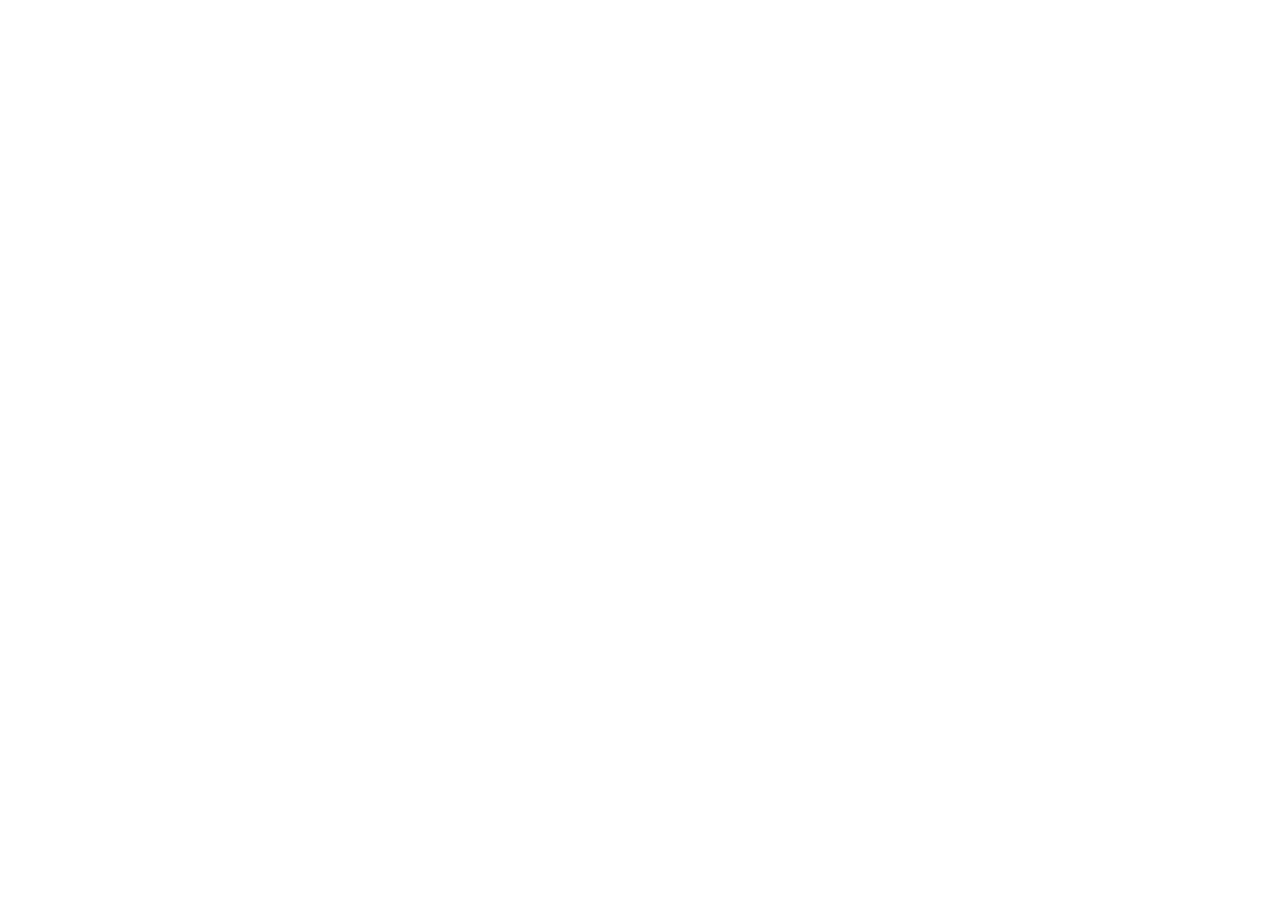
==== commit a625cbbd: "asd" ====
--- a/index.html
+++ b/index.html
@@ -2,696 +2,41 @@
 <html lang="pt-BR">
 <head>
 <meta charset="utf-8">
-<meta name="viewport" content="width=1440">
+<meta name="viewport" content="width=1280">
 <title>Cidade em Ação — Painel Empresarial</title>
+<link rel="preconnect" href="https://fonts.googleapis.com">
+<link rel="preconnect" href="https://fonts.gstatic.com" crossorigin>
 <link href="https://fonts.googleapis.com/css2?family=Plus+Jakarta+Sans:wght@400;500;600;700;800&family=Nunito:wght@600;700;800;900&family=JetBrains+Mono:wght@500;700&display=swap" rel="stylesheet">
-<style>
-/* Cidade em Ação — Painel Empresarial */
-:root {
-  /* Brand */
-  --brand-blue: #0B3C8C;
-  --brand-blue-dark: #082a66;
-  --brand-blue-light: #1f56b8;
-  --brand-blue-50: #eef3fd;
-  --brand-blue-100: #dde8fb;
-
-  --brand-green: #00A651;
-  --brand-green-dark: #008442;
-  --brand-green-light: #2ec875;
-  --brand-green-50: #e7f8ee;
-
-  /* Accents (mantém vocabulário do app) */
-  --accent-orange: #ff6b4a;
-  --accent-purple: #7c5cff;
-  --accent-yellow: #f5b400;
-  --accent-pink:  #ff5a8a;
-  --accent-cyan:  #20b8d4;
-
-  /* Surfaces */
-  --bg: #f6f7fb;
-  --bg-2: #eef0f6;
-  --surface: #ffffff;
-  --surface-2: #fafbff;
-  --border: #e4e7ef;
-  --border-strong: #cfd4e0;
-
-  /* Text */
-  --text: #0e1530;
-  --text-muted: #5b6479;
-  --text-soft: #8a93a6;
-
-  /* Effects */
-  --shadow-sm: 0 1px 2px rgba(14,21,48,.04), 0 1px 0 rgba(14,21,48,.02);
-  --shadow-md: 0 4px 16px rgba(14,21,48,.06), 0 1px 0 rgba(14,21,48,.02);
-  --shadow-lg: 0 20px 50px rgba(11,60,140,.16);
-  --radius-sm: 8px;
-  --radius:    12px;
-  --radius-lg: 18px;
-  --radius-xl: 24px;
-
-  /* Density */
-  --gap: 18px;
-  --pad: 22px;
-  --row: 56px;
-
-  font-family: 'Plus Jakarta Sans', system-ui, -apple-system, Segoe UI, Roboto, sans-serif;
-}
-
-[data-density="compact"] {
-  --gap: 12px;
-  --pad: 16px;
-  --row: 48px;
-}
-
-* { box-sizing: border-box; }
-html, body { margin: 0; padding: 0; background: var(--bg); color: var(--text); }
-body { font-family: 'Plus Jakarta Sans', system-ui, sans-serif; -webkit-font-smoothing: antialiased; }
-button { font-family: inherit; cursor: pointer; }
-a { color: inherit; text-decoration: none; }
-
-/* ----- App shell ----- */
-.app {
-  display: grid;
-  grid-template-columns: 256px 1fr;
-  min-height: 100vh;
-}
-.app[data-collapsed="true"] { grid-template-columns: 76px 1fr; }
-
-/* ----- Sidebar ----- */
-.sb {
-  background: var(--surface);
-  border-right: 1px solid var(--border);
-  padding: 22px 14px;
-  display: flex; flex-direction: column;
-  position: sticky; top: 0; height: 100vh;
-}
-.sb-logo {
-  display: flex; align-items: center; gap: 10px;
-  padding: 6px 10px 22px;
-}
-.sb-logo-mark {
-  width: 38px; height: 38px; border-radius: 11px;
-  background: linear-gradient(135deg, var(--brand-blue) 0%, var(--brand-blue-light) 60%, var(--brand-green) 130%);
-  display: grid; place-items: center;
-  color: #fff; font-weight: 800; font-size: 18px;
-  box-shadow: 0 6px 16px rgba(11,60,140,.25);
-  position: relative; flex-shrink: 0;
-}
-.sb-logo-mark::after {
-  content: ""; position: absolute; bottom: -3px; right: -3px;
-  width: 14px; height: 14px; border-radius: 50%;
-  background: var(--brand-green);
-  border: 2.5px solid var(--surface);
-}
-.sb-logo-text { line-height: 1.05; }
-.sb-logo-text b { display:block; font-size: 15px; font-weight: 800; letter-spacing: -.3px; }
-.sb-logo-text span { font-size: 11px; color: var(--text-muted); font-weight: 600; letter-spacing: .2px; }
-
-.sb-section { font-size: 10px; font-weight: 800; color: var(--text-soft); letter-spacing: 1.2px; padding: 12px 10px 6px; text-transform: uppercase; }
-.sb-nav { display: flex; flex-direction: column; gap: 2px; }
-.sb-item {
-  display: flex; align-items: center; gap: 12px;
-  padding: 10px 12px; border-radius: 10px;
-  font-size: 14px; font-weight: 600; color: var(--text-muted);
-  background: none; border: 0; text-align: left; width: 100%;
-  position: relative;
-}
-.sb-item:hover { background: var(--bg); color: var(--text); }
-.sb-item.active {
-  background: var(--brand-blue-50);
-  color: var(--brand-blue);
-}
-.sb-item.active::before {
-  content: ""; position: absolute; left: -14px; top: 8px; bottom: 8px;
-  width: 3px; background: var(--brand-blue); border-radius: 0 3px 3px 0;
-}
-.sb-item .icn { width: 20px; height: 20px; flex-shrink: 0; }
-.sb-item .badge {
-  margin-left: auto; font-size: 10px; font-weight: 700;
-  background: var(--brand-green); color: #fff;
-  padding: 2px 7px; border-radius: 999px;
-}
-.sb-item .badge.new { background: var(--accent-orange); }
-.sb-item .badge.ia { background: linear-gradient(135deg, var(--accent-purple), var(--accent-pink)); }
-
-.app[data-collapsed="true"] .sb-logo-text,
-.app[data-collapsed="true"] .sb-section,
-.app[data-collapsed="true"] .sb-item span:not(.badge),
-.app[data-collapsed="true"] .sb-item .badge { display: none; }
-.app[data-collapsed="true"] .sb-item { justify-content: center; padding: 12px; }
-
-.sb-foot {
-  margin-top: auto;
-  padding: 14px 10px 4px;
-  border-top: 1px solid var(--border);
-  display: flex; align-items: center; gap: 10px;
-}
-.sb-avatar {
-  width: 36px; height: 36px; border-radius: 50%;
-  background: linear-gradient(135deg, var(--accent-orange), var(--accent-pink));
-  color: #fff; font-weight: 800; display: grid; place-items: center;
-  font-size: 14px; flex-shrink: 0;
-}
-.sb-user { line-height: 1.15; min-width: 0; }
-.sb-user b { font-size: 13px; display:block; font-weight: 700; }
-.sb-user span { font-size: 11px; color: var(--text-muted); font-weight: 600; }
-.app[data-collapsed="true"] .sb-user { display: none; }
-
-/* ----- Topbar ----- */
-.tb {
-  background: var(--surface);
-  border-bottom: 1px solid var(--border);
-  padding: 14px 28px;
-  display: flex; align-items: center; gap: 16px;
-  position: sticky; top: 0; z-index: 10;
-}
-.tb-title h1 { margin: 0; font-size: 20px; font-weight: 800; letter-spacing: -.3px; }
-.tb-title p { margin: 2px 0 0; font-size: 12px; color: var(--text-muted); font-weight: 500; }
-.tb-search {
-  margin-left: auto;
-  display: flex; align-items: center; gap: 8px;
-  background: var(--bg); border-radius: 10px;
-  padding: 8px 12px; width: 280px; border: 1px solid transparent;
-}
-.tb-search:focus-within { background: #fff; border-color: var(--border-strong); }
-.tb-search input { background: none; border: 0; outline: 0; flex: 1; font-size: 13px; color: var(--text); }
-.tb-search .kbd { font-size: 10px; font-weight: 700; color: var(--text-soft); border: 1px solid var(--border-strong); padding: 1px 5px; border-radius: 4px; }
-
-.tb-icon-btn {
-  width: 38px; height: 38px; border-radius: 10px;
-  background: var(--bg); border: 0; display: grid; place-items: center;
-  color: var(--text-muted); position: relative;
-}
-.tb-icon-btn:hover { background: var(--bg-2); color: var(--text); }
-.tb-icon-btn .dot { position: absolute; top: 8px; right: 9px; width: 8px; height: 8px; border-radius: 50%; background: var(--accent-orange); border: 2px solid var(--surface); }
-
-.tb-plan {
-  display: flex; align-items: center; gap: 10px;
-  padding: 6px 12px 6px 6px; border-radius: 999px;
-  background: linear-gradient(90deg, var(--brand-blue) 0%, var(--brand-blue-dark) 100%);
-  color: #fff; font-size: 12px; font-weight: 700;
-}
-.tb-plan .chip { background: rgba(255,255,255,.18); padding: 4px 9px; border-radius: 999px; font-size: 11px; }
-
-/* ----- Main content ----- */
-.main { padding: 24px 28px 80px; max-width: 1500px; }
-.section-head {
-  display: flex; align-items: flex-end; justify-content: space-between;
-  gap: 16px; margin: 0 0 var(--gap);
-}
-.section-head h2 { margin: 0; font-size: 16px; font-weight: 800; letter-spacing: -.2px; }
-.section-head p { margin: 3px 0 0; font-size: 12px; color: var(--text-muted); }
-
-/* ----- Buttons ----- */
-.btn {
-  display: inline-flex; align-items: center; gap: 8px;
-  padding: 10px 16px; border-radius: 10px;
-  font-size: 13px; font-weight: 700;
-  border: 1px solid transparent;
-  background: var(--surface); color: var(--text);
-  border-color: var(--border);
-  transition: transform .06s ease;
-}
-.btn:hover { background: var(--bg); }
-.btn:active { transform: translateY(1px); }
-.btn.primary { background: var(--brand-blue); color: #fff; border-color: var(--brand-blue); }
-.btn.primary:hover { background: var(--brand-blue-dark); }
-.btn.success { background: var(--brand-green); color: #fff; border-color: var(--brand-green); }
-.btn.success:hover { background: var(--brand-green-dark); }
-.btn.ghost { background: transparent; border-color: transparent; color: var(--text-muted); }
-.btn.ghost:hover { background: var(--bg); color: var(--text); }
-.btn.sm { padding: 7px 11px; font-size: 12px; border-radius: 8px; }
-.btn.lg { padding: 13px 22px; font-size: 14px; border-radius: 12px; }
-.btn .icn { width: 16px; height: 16px; }
-
-/* ----- Card ----- */
-.card {
-  background: var(--surface);
-  border: 1px solid var(--border);
-  border-radius: var(--radius-lg);
-  padding: var(--pad);
-  box-shadow: var(--shadow-sm);
-}
-.card.flat { box-shadow: none; }
-.card-head {
-  display: flex; align-items: center; justify-content: space-between;
-  margin-bottom: 16px; gap: 12px;
-}
-.card-head h3 { margin: 0; font-size: 14px; font-weight: 800; letter-spacing: -.1px; }
-.card-head p { margin: 2px 0 0; font-size: 12px; color: var(--text-muted); }
-
-/* ----- Pill / badge ----- */
-.pill {
-  display: inline-flex; align-items: center; gap: 6px;
-  padding: 4px 10px; border-radius: 999px;
-  font-size: 11px; font-weight: 700;
-  background: var(--bg); color: var(--text-muted);
-  border: 1px solid var(--border);
-}
-.pill.blue  { background: var(--brand-blue-50); color: var(--brand-blue); border-color: transparent; }
-.pill.green { background: var(--brand-green-50); color: var(--brand-green-dark); border-color: transparent; }
-.pill.orange { background: #ffe9e2; color: #c14a2a; border-color: transparent; }
-.pill.purple { background: #ede8ff; color: #5739d8; border-color: transparent; }
-.pill.yellow { background: #fff4d6; color: #8a6300; border-color: transparent; }
-.pill.pink   { background: #ffe0eb; color: #c93474; border-color: transparent; }
-.pill .dot { width: 6px; height: 6px; border-radius: 50%; background: currentColor; }
-
-/* ----- Form ----- */
-.field { display: flex; flex-direction: column; gap: 6px; }
-.field label { font-size: 12px; font-weight: 700; color: var(--text); }
-.field .hint { font-size: 11px; color: var(--text-muted); font-weight: 500; }
-.input, .textarea, .select {
-  width: 100%;
-  border: 1px solid var(--border);
-  border-radius: 10px;
-  padding: 11px 13px;
-  font-family: inherit; font-size: 13px; color: var(--text);
-  background: var(--surface);
-  transition: border-color .12s ease, box-shadow .12s ease;
-}
-.input:focus, .textarea:focus, .select:focus {
-  outline: 0;
-  border-color: var(--brand-blue);
-  box-shadow: 0 0 0 3px rgba(11,60,140,.12);
-}
-.textarea { resize: vertical; min-height: 96px; line-height: 1.5; }
-.input-wrap { position: relative; }
-.input-wrap .icn { position: absolute; left: 12px; top: 50%; transform: translateY(-50%); color: var(--text-soft); width: 18px; height: 18px; pointer-events: none; }
-.input-wrap .input { padding-left: 38px; }
-
-/* ----- Toggle ----- */
-.tgl { position: relative; width: 38px; height: 22px; flex-shrink: 0; }
-.tgl input { opacity: 0; width: 0; height: 0; }
-.tgl .slider {
-  position: absolute; inset: 0; background: #cfd4e0; border-radius: 999px;
-  transition: background .15s ease;
-}
-.tgl .slider::after {
-  content: ""; position: absolute; top: 3px; left: 3px;
-  width: 16px; height: 16px; border-radius: 50%; background: #fff;
-  transition: transform .15s ease;
-  box-shadow: 0 1px 3px rgba(0,0,0,.18);
-}
-.tgl input:checked + .slider { background: var(--brand-green); }
-.tgl input:checked + .slider::after { transform: translateX(16px); }
-
-/* ----- Table ----- */
-.tbl { width: 100%; border-collapse: collapse; }
-.tbl th { text-align: left; font-size: 11px; font-weight: 700; color: var(--text-soft); letter-spacing: .5px; text-transform: uppercase; padding: 8px 12px; border-bottom: 1px solid var(--border); }
-.tbl td { padding: 14px 12px; border-bottom: 1px solid var(--border); font-size: 13px; vertical-align: middle; }
-.tbl tr:last-child td { border-bottom: 0; }
-.tbl tr:hover td { background: var(--bg); }
-
-/* ----- Utilities ----- */
-.row { display: flex; align-items: center; gap: var(--gap); }
-.col { display: flex; flex-direction: column; gap: var(--gap); }
-.grow { flex: 1; min-width: 0; }
-.spacer { flex: 1; }
-.divider { height: 1px; background: var(--border); margin: var(--gap) 0; border: 0; }
-
-.grid { display: grid; gap: var(--gap); }
-.g-2 { grid-template-columns: repeat(2, minmax(0,1fr)); }
-.g-3 { grid-template-columns: repeat(3, minmax(0,1fr)); }
-.g-4 { grid-template-columns: repeat(4, minmax(0,1fr)); }
-.g-5 { grid-template-columns: repeat(5, minmax(0,1fr)); }
-.g-7 { grid-template-columns: repeat(7, minmax(0,1fr)); }
-.g-12 { grid-template-columns: repeat(12, minmax(0,1fr)); }
-
-.mono { font-family: 'JetBrains Mono', ui-monospace, Menlo, monospace; }
-
-.tag-cat {
-  display: inline-flex; align-items: center; gap: 6px;
-  padding: 4px 9px; border-radius: 6px; font-size: 11px; font-weight: 700;
-}
-
-/* ----- KPI cards (dashboard) ----- */
-.kpi {
-  background: var(--surface);
-  border: 1px solid var(--border);
-  border-radius: var(--radius-lg);
-  padding: 20px 22px;
-  display: flex; flex-direction: column; gap: 14px;
-  position: relative; overflow: hidden;
-}
-.kpi-head { display: flex; align-items: center; gap: 10px; }
-.kpi-icon { width: 38px; height: 38px; border-radius: 11px; display: grid; place-items: center; flex-shrink: 0; }
-.kpi-label { font-size: 12px; font-weight: 700; color: var(--text-muted); }
-.kpi-value { font-size: 32px; font-weight: 800; letter-spacing: -1.2px; line-height: 1; font-family: 'Nunito', 'Plus Jakarta Sans', sans-serif; }
-.kpi-foot { display: flex; align-items: center; gap: 8px; font-size: 11px; font-weight: 700; color: var(--text-muted); }
-.kpi-trend { display:inline-flex; align-items:center; gap:3px; font-weight:800; }
-.kpi-trend.up   { color: var(--brand-green-dark); }
-.kpi-trend.down { color: #c5462a; }
-.kpi-spark { position: absolute; right: 0; bottom: 0; opacity: .5; }
-
-/* ----- Donuts/charts ----- */
-.bar-bg { height: 8px; background: var(--bg-2); border-radius: 999px; overflow: hidden; }
-.bar-fill { height: 100%; border-radius: 999px; background: var(--brand-blue); transition: width .3s ease; }
-
-/* ----- Map placeholder ----- */
-.map-stub {
-  border-radius: var(--radius);
-  background:
-    radial-gradient(ellipse at 30% 40%, rgba(11,60,140,.08), transparent 60%),
-    radial-gradient(ellipse at 70% 60%, rgba(0,166,81,.07), transparent 55%),
-    repeating-linear-gradient(60deg, #eef0f6, #eef0f6 2px, #f6f7fb 2px, #f6f7fb 16px),
-    #f6f7fb;
-  position: relative; overflow: hidden;
-}
-.map-pin {
-  position: absolute; width: 26px; height: 26px;
-  display: grid; place-items: center;
-  border-radius: 50% 50% 50% 0;
-  transform: rotate(-45deg);
-  background: var(--brand-blue);
-  box-shadow: 0 8px 18px rgba(11,60,140,.35);
-}
-.map-pin::after { content:""; width: 9px; height: 9px; background: #fff; border-radius: 50%; }
-
-/* ----- Image placeholder ----- */
-.img-ph {
-  background:
-    repeating-linear-gradient(45deg, rgba(11,60,140,.06), rgba(11,60,140,.06) 8px, rgba(11,60,140,.02) 8px, rgba(11,60,140,.02) 16px),
-    var(--brand-blue-50);
-  border-radius: var(--radius);
-  display: grid; place-items: center;
-  color: var(--brand-blue);
-  font-family: 'JetBrains Mono', monospace; font-size: 11px; font-weight: 700;
-  letter-spacing: .5px;
-  border: 1px dashed rgba(11,60,140,.25);
-}
-.img-ph.green {
-  background:
-    repeating-linear-gradient(45deg, rgba(0,166,81,.07), rgba(0,166,81,.07) 8px, rgba(0,166,81,.02) 8px, rgba(0,166,81,.02) 16px),
-    var(--brand-green-50);
-  color: var(--brand-green-dark);
-  border-color: rgba(0,166,81,.25);
-}
-.img-ph.orange { background: repeating-linear-gradient(45deg, rgba(255,107,74,.08), rgba(255,107,74,.08) 8px, rgba(255,107,74,.02) 8px, rgba(255,107,74,.02) 16px), #fff1ec; color: #c14a2a; border-color: rgba(255,107,74,.3); }
-.img-ph.purple { background: repeating-linear-gradient(45deg, rgba(124,92,255,.08), rgba(124,92,255,.08) 8px, rgba(124,92,255,.02) 8px, rgba(124,92,255,.02) 16px), #ede8ff; color: #5739d8; border-color: rgba(124,92,255,.3); }
-
-/* ----- Phone preview (mostra como aparece no app) ----- */
-.phone-prev {
-  width: 220px; height: 460px;
-  background: #0e1530;
-  border-radius: 32px;
-  padding: 10px;
-  box-shadow: var(--shadow-lg);
-  position: relative;
-}
-.phone-prev::before {
-  content: ""; position: absolute;
-  top: 10px; left: 50%; transform: translateX(-50%);
-  width: 60px; height: 14px; background: #0e1530; border-radius: 0 0 10px 10px; z-index: 3;
-}
-.phone-prev .scr {
-  width: 100%; height: 100%; background: var(--bg);
-  border-radius: 24px; overflow: hidden; position: relative;
-}
-
-/* ----- Animations ----- */
-@keyframes pulse-soft {
-  0%, 100% { opacity: 1; }
-  50%      { opacity: .55; }
-}
-.pulse { animation: pulse-soft 2s ease-in-out infinite; }
-
-@keyframes slide-up {
-  from { opacity: 0; transform: translateY(8px); }
-  to   { opacity: 1; transform: translateY(0); }
-}
-.fade-in { animation: slide-up .25s ease both; }
-
-/* Scrollbar */
-::-webkit-scrollbar { width: 10px; height: 10px; }
-::-webkit-scrollbar-thumb { background: #d9dde6; border-radius: 8px; border: 2px solid var(--bg); }
-::-webkit-scrollbar-thumb:hover { background: #c7ccd6; }
-::-webkit-scrollbar-track { background: transparent; }
-
-
-/* ===== Layout (CSS-only navigation via :target) ===== */
-body { margin: 0; background: var(--bg); min-height: 100vh; }
-
-.app-shell { display: grid; grid-template-columns: 256px 1fr; min-height: 100vh; }
-
-.sidebar {
-  background: var(--surface);
-  border-right: 1px solid var(--border);
-  padding: 22px 14px;
-  position: sticky; top: 0; height: 100vh;
-  overflow-y: auto;
-  display: flex; flex-direction: column;
-}
-.brand { display: flex; align-items: center; gap: 10px; padding: 6px 10px 22px; }
-.brand-mark { width: 40px; height: 40px; border-radius: 11px; background: #fff; padding: 4px; display: grid; place-items: center; border: 1px solid var(--border); box-shadow: 0 4px 12px rgba(11,60,140,.12); flex-shrink: 0; }
-.brand-mark img { width: 100%; height: 100%; object-fit: contain; }
-.brand-text b { display: block; font-size: 15px; font-weight: 800; letter-spacing: -.3px; }
-.brand-text span { font-size: 11px; color: var(--text-muted); font-weight: 600; letter-spacing: .2px; }
-
-.nav-section { font-size: 10px; font-weight: 800; color: var(--text-soft); letter-spacing: 1.2px; padding: 14px 10px 6px; text-transform: uppercase; }
-.nav-item { display: flex; align-items: center; gap: 12px; padding: 10px 12px; border-radius: 10px; font-size: 14px; font-weight: 600; color: var(--text-muted); text-decoration: none; position: relative; margin-bottom: 2px; }
-.nav-item:hover { background: var(--bg); color: var(--text); }
-.nav-item svg { flex-shrink: 0; }
-
-.sidebar-footer { margin-top: auto; padding: 14px 10px 4px; border-top: 1px solid var(--border); display: flex; align-items: center; gap: 10px; }
-.sf-avatar { width: 36px; height: 36px; border-radius: 50%; background: linear-gradient(135deg, var(--accent-orange), var(--accent-pink)); color: #fff; font-weight: 800; display: grid; place-items: center; font-size: 13px; flex-shrink: 0; }
-.sf-user b { display: block; font-size: 13px; font-weight: 700; }
-.sf-user span { font-size: 11px; color: var(--text-muted); font-weight: 600; }
-
-/* Topbar */
-.topbar { background: var(--surface); border-bottom: 1px solid var(--border); padding: 14px 28px; display: flex; align-items: center; gap: 16px; position: sticky; top: 0; z-index: 10; }
-.tb-title h1 { margin: 0; font-size: 20px; font-weight: 800; letter-spacing: -.3px; }
-.tb-title p { margin: 2px 0 0; font-size: 12px; color: var(--text-muted); font-weight: 500; }
-.tb-search { margin-left: auto; display: flex; align-items: center; gap: 8px; background: var(--bg); border-radius: 10px; padding: 8px 12px; width: 280px; color: var(--text-soft); }
-.tb-search input { background: none; border: 0; outline: 0; flex: 1; font-size: 13px; color: var(--text); }
-.tb-plan { display: flex; align-items: center; gap: 10px; padding: 6px 12px 6px 6px; border-radius: 999px; background: linear-gradient(90deg, var(--brand-blue) 0%, var(--brand-blue-dark) 100%); color: #fff; font-size: 12px; font-weight: 700; }
-.tb-plan .chip { background: rgba(255,255,255,.18); padding: 4px 9px; border-radius: 999px; font-size: 11px; }
-
-/* ===== Page show/hide via :target ===== */
-.page { display: none; }
-.page:target { display: block; }
-/* Default: dashboard visible when no hash is present (modern browsers via :has) */
-.app-shell:not(:has(.page:target)) #dashboard { display: block; }
-
-/* Active state in sidebar based on which page is targeted */
-.app-shell:has(#perfil:target) .nav-perfil,
-.app-shell:has(#horarios:target) .nav-horarios,
-.app-shell:has(#promocoes:target) .nav-promocoes,
-.app-shell:has(#cupons:target) .nav-cupons,
-.app-shell:has(#banners:target) .nav-banners,
-.app-shell:has(#vagas:target) .nav-vagas,
-.app-shell:has(#eventos:target) .nav-eventos,
-.app-shell:has(#jarvis:target) .nav-jarvis,
-.app-shell:has(#dashboard:target) .nav-dashboard,
-.app-shell:not(:has(.page:target)) .nav-dashboard {
-  background: var(--brand-blue-50);
-  color: var(--brand-blue);
-}
-
-/* Smooth scroll & focus styles */
-html { scroll-behavior: smooth; }
-.nav-item:focus { outline: 2px solid var(--brand-blue); outline-offset: 2px; }
-
-/* ===== Responsive ===== */
-
-
-
-
-</style>
+<link rel="stylesheet" href="styles.css">
+<template id="__bundler_thumbnail">
+<svg xmlns="http://www.w3.org/2000/svg" viewBox="0 0 600 600">
+  <rect width="600" height="600" fill="#f6f7fb"/>
+  <g transform="translate(220,220)">
+    <rect width="160" height="160" rx="32" fill="#fff" stroke="#e4e7ef" stroke-width="2"/>
+    <g transform="translate(28,28)">
+      <path d="M 52 0 L 100 100 L 4 100 Z" fill="#0B3C8C"/>
+      <path d="M 75 48 L 104 100 L 46 100 Z" fill="#00A651"/>
+      <path d="M 12 76 Q 48 60 76 42 L 68 36 L 92 32 L 84 56 L 78 48 Q 52 64 18 84 Z" fill="#fff"/>
+    </g>
+  </g>
+</svg>
+</template>
 </head>
 <body>
-<div class="app-shell">
-  <aside class="sidebar">
-    <div class="brand">
-      <div class="brand-mark"><img src="[data-uri]" alt="Cidade em Ação"></div>
-      <div class="brand-text"><b>Cidade em Ação</b><span>Painel Empresarial</span></div>
-    </div>
-    <nav>
-  <div class="nav-group">
-    <div class="nav-section">Empresa</div>
-    <a href="#dashboard" class="nav-item nav-dashboard">
-        <svg width="18" height="18" viewBox="0 0 24 24" fill="none" stroke="currentColor" stroke-width="2.2" stroke-linecap="round" stroke-linejoin="round"><path d="M3 3h7v9H3zm11 0h7v5h-7zm0 9h7v9h-7zM3 16h7v5H3z"/></svg>
-        <span>Dashboard</span>
-      </a><a href="#perfil" class="nav-item nav-perfil">
-        <svg width="18" height="18" viewBox="0 0 24 24" fill="none" stroke="currentColor" stroke-width="2.2" stroke-linecap="round" stroke-linejoin="round"><path d="M3 21h18M5 21V7l8-4v18M19 21V11l-6-4"/></svg>
-        <span>Perfil da empresa</span>
-      </a><a href="#horarios" class="nav-item nav-horarios">
-        <svg width="18" height="18" viewBox="0 0 24 24" fill="none" stroke="currentColor" stroke-width="2.2" stroke-linecap="round" stroke-linejoin="round"><path d="M12 21a9 9 0 1 1 0-18 9 9 0 0 1 0 18zm0-14v5l3 2"/></svg>
-        <span>Horário</span>
-      </a>
-  </div>
+<div id="root"></div>
 
-  <div class="nav-group">
-    <div class="nav-section">Marketing</div>
-    <a href="#promocoes" class="nav-item nav-promocoes">
-        <svg width="18" height="18" viewBox="0 0 24 24" fill="none" stroke="currentColor" stroke-width="2.2" stroke-linecap="round" stroke-linejoin="round"><path d="M20.59 13.41 13.42 20.58a2 2 0 0 1-2.83 0L2 12V2h10l8.59 8.59a2 2 0 0 1 0 2.82z"/></svg>
-        <span>Promoções</span>
-      </a><a href="#cupons" class="nav-item nav-cupons">
-        <svg width="18" height="18" viewBox="0 0 24 24" fill="none" stroke="currentColor" stroke-width="2.2" stroke-linecap="round" stroke-linejoin="round"><path d="M2 9a3 3 0 0 1 0 6v2a2 2 0 0 0 2 2h16a2 2 0 0 0 2-2v-2a3 3 0 0 1 0-6V7a2 2 0 0 0-2-2H4a2 2 0 0 0-2 2z"/></svg>
-        <span>Cupons</span>
-      </a><a href="#banners" class="nav-item nav-banners">
-        <svg width="18" height="18" viewBox="0 0 24 24" fill="none" stroke="currentColor" stroke-width="2.2" stroke-linecap="round" stroke-linejoin="round"><path d="M3 3h18v18H3zM9 9a2 2 0 1 0 0-4 2 2 0 0 0 0 4zM21 15l-3.5-3.5L9 20"/></svg>
-        <span>Banners</span>
-      </a>
-  </div>
+<script src="https://unpkg.com/react@18.3.1/umd/react.development.js" integrity="sha384-hD6/rw4ppMLGNu3tX5cjIb+uRZ7UkRJ6BPkLpg4hAu/6onKUg4lLsHAs9EBPT82L" crossorigin="anonymous"></script>
+<script src="https://unpkg.com/react-dom@18.3.1/umd/react-dom.development.js" integrity="sha384-u6aeetuaXnQ38mYT8rp6sbXaQe3NL9t+IBXmnYxwkUI2Hw4bsp2Wvmx4yRQF1uAm" crossorigin="anonymous"></script>
+<script src="https://unpkg.com/@babel/standalone@7.29.0/babel.min.js" integrity="sha384-m08KidiNqLdpJqLq95G/LEi8Qvjl/xUYll3QILypMoQ65QorJ9Lvtp2RXYGBFj1y" crossorigin="anonymous"></script>
 
-  <div class="nav-group">
-    <div class="nav-section">Oportunidades</div>
-    <a href="#vagas" class="nav-item nav-vagas">
-        <svg width="18" height="18" viewBox="0 0 24 24" fill="none" stroke="currentColor" stroke-width="2.2" stroke-linecap="round" stroke-linejoin="round"><path d="M2 7h20v14H2zM16 21V5a2 2 0 0 0-2-2h-4a2 2 0 0 0-2 2v16"/></svg>
-        <span>Vagas</span>
-      </a><a href="#eventos" class="nav-item nav-eventos">
-        <svg width="18" height="18" viewBox="0 0 24 24" fill="none" stroke="currentColor" stroke-width="2.2" stroke-linecap="round" stroke-linejoin="round"><path d="M3 4h18v18H3zM16 2v4M8 2v4M3 10h18"/></svg>
-        <span>Eventos</span>
-      </a>
-  </div>
-
-  <div class="nav-group">
-    <div class="nav-section">Futuro</div>
-    <a href="#jarvis" class="nav-item nav-jarvis">
-        <svg width="18" height="18" viewBox="0 0 24 24" fill="none" stroke="currentColor" stroke-width="2.2" stroke-linecap="round" stroke-linejoin="round"><path d="M3 9h18v12H3zM12 5V9M12 3a2 2 0 0 1 0 4"/></svg>
-        <span>Jarvis IA</span>
-      </a>
-  </div>
-</nav>
-    <div class="sidebar-footer">
-      <div class="sf-avatar">PS</div>
-      <div class="sf-user"><b>Padaria São José</b><span>Plano Profissional</span></div>
-    </div>
-  </aside>
-  <main>
-    <section class="page" id="dashboard">
-  <header class="topbar">
-    <div class="tb-title">
-      <h1>Dashboard</h1>
-      <p>Visão geral da sua presença no app</p>
-    </div>
-    <div class="tb-search">
-      <svg width="16" height="16" viewBox="0 0 24 24" fill="none" stroke="currentColor" stroke-width="2"><circle cx="11" cy="11" r="7"/><path d="m21 21-4.3-4.3"/></svg>
-      <input placeholder="Buscar promoções, vagas, banners…" disabled>
-    </div>
-    <span class="tb-plan"><span class="chip">PRO</span> Renovação 08/11/2026</span>
-  </header>
-  <div class="main"><div class="col" style="gap: var(--gap);"><div style="background: linear-gradient(115deg, var(--brand-blue) 0%, var(--brand-blue-dark) 55%, #0a2868 100%); border-radius: var(--radius-xl); padding: 28px; color: rgb(255, 255, 255); position: relative; overflow: hidden; box-shadow: rgba(11, 60, 140, 0.25) 0px 12px 36px;"><svg width="280" height="280" viewBox="0 0 280 280" style="position: absolute; right: -40px; top: -40px; opacity: 0.14;"><circle cx="140" cy="140" r="120" fill="none" stroke="#fff" stroke-width="1"></circle><circle cx="140" cy="140" r="80" fill="none" stroke="#fff" stroke-width="1"></circle><circle cx="140" cy="140" r="40" fill="none" stroke="#fff" stroke-width="1"></circle><circle cx="140" cy="140" r="160" fill="none" stroke="#fff" stroke-width="1"></circle></svg><svg width="200" height="200" viewBox="0 0 200 200" style="position: absolute; right: 40px; bottom: -100px; opacity: 0.12;"><polygon points="100,10 190,50 190,150 100,190 10,150 10,50" fill="var(--brand-green)"></polygon></svg><div style="display: flex; align-items: center; justify-content: space-between; gap: 24px; position: relative;"><div style="flex: 1 1 0%; min-width: 0px;"><div style="display: flex; align-items: center; gap: 10px; margin-bottom: 14px;"><span style="padding: 4px 10px; border-radius: 999px; background: rgba(255, 255, 255, 0.18); font-size: 10px; font-weight: 800; letter-spacing: 1px;">PLANO ATIVO</span><span style="padding: 4px 10px; border-radius: 999px; background: var(--brand-green); font-size: 10px; font-weight: 800; letter-spacing: 1px; display: inline-flex; align-items: center; gap: 5px;"><span class="pulse" style="width: 6px; height: 6px; border-radius: 50px; background: rgb(255, 255, 255);"></span> AO VIVO NO APP</span></div><h2 style="font-size: 26px; font-weight: 800; letter-spacing: -0.8px; margin: 0px 0px 6px;">Olá, Padaria! Sua empresa está bombando hoje 🚀</h2><p style="font-size: 14px; color: rgba(255, 255, 255, 0.78); margin: 0px; max-width: 540px; line-height: 1.5;">+18% em visualizações esta semana. Crie uma promoção para esticar esse pico.</p><div style="display: flex; gap: 10px; margin-top: 18px;"><button class="btn" style="background: rgb(255, 255, 255); color: var(--brand-blue); border-color: transparent;"><svg class="icn" width="14" height="14" viewBox="0 0 24 24" fill="none" stroke="currentColor" stroke-width="2" stroke-linecap="round" stroke-linejoin="round"><path d="M12 5v14M5 12h14"></path></svg> Nova promoção</button><button class="btn ghost" style="color: rgb(255, 255, 255); background: rgba(255, 255, 255, 0.14);"><svg class="icn" width="14" height="14" viewBox="0 0 24 24" fill="none" stroke="currentColor" stroke-width="2" stroke-linecap="round" stroke-linejoin="round"><rect x="3" y="9" width="18" height="12" rx="3"></rect><circle cx="9" cy="14" r="1" fill="currentColor"></circle><circle cx="15" cy="14" r="1" fill="currentColor"></circle><path d="M9 18h6"></path><path d="M12 5V9"></path><circle cx="12" cy="4" r="1.5"></circle></svg> Pergunte ao Jarvis IA</button></div></div><div style="display: grid; grid-template-columns: repeat(3, auto); gap: 22px; padding-left: 24px; border-left: 1px solid rgba(255, 255, 255, 0.18);"><div><div style="font-size: 10px; font-weight: 800; letter-spacing: 1px; color: rgba(255, 255, 255, 0.6);">PLANO</div><div style="font-size: 18px; font-weight: 800; margin-top: 4px; color: rgb(255, 255, 255);">Profissional</div><div style="font-size: 11px; color: rgba(255, 255, 255, 0.65); margin-top: 2px; font-weight: 600;">Cidade em Ação Empresas</div></div><div><div style="font-size: 10px; font-weight: 800; letter-spacing: 1px; color: rgba(255, 255, 255, 0.6);">RENOVAÇÃO</div><div style="font-size: 18px; font-weight: 800; margin-top: 4px; color: rgb(255, 255, 255);">08/11/2026</div><div style="font-size: 11px; color: rgba(255, 255, 255, 0.65); margin-top: 2px; font-weight: 600;">em 176 dias</div></div><div><div style="font-size: 10px; font-weight: 800; letter-spacing: 1px; color: rgba(255, 255, 255, 0.6);">STATUS NO APP</div><div style="font-size: 18px; font-weight: 800; margin-top: 4px; color: rgb(94, 230, 138);">● Aberto</div><div style="font-size: 11px; color: rgba(255, 255, 255, 0.65); margin-top: 2px; font-weight: 600;">até 20:00</div></div></div></div></div><div class="grid g-4"><div class="kpi"><div class="kpi-head"><div class="kpi-icon" style="background: var(--brand-blue-50); color: var(--brand-blue);"><svg class="icn" width="20" height="20" viewBox="0 0 24 24" fill="none" stroke="currentColor" stroke-width="2.2" stroke-linecap="round" stroke-linejoin="round"><path d="M2 12s3-7 10-7 10 7 10 7-3 7-10 7-10-7-10-7"></path><circle cx="12" cy="12" r="3"></circle></svg></div><span class="kpi-label">Visualizações no app</span></div><div style="display: flex; align-items: flex-end; justify-content: space-between; gap: 12px;"><div><div class="kpi-value">12.885</div><div class="kpi-foot"><span class="kpi-trend up"><svg class="icn" width="12" height="12" viewBox="0 0 24 24" fill="none" stroke="currentColor" stroke-width="3" stroke-linecap="round" stroke-linejoin="round"><path d="m12 19V5M5 12l7-7 7 7"></path></svg>+18,2%</span><span>últimos 30 dias</span></div></div><svg width="96" height="30" viewBox="0 0 96 30"><defs><linearGradient id="spark-ar(--brand-blue)" x1="0" x2="0" y1="0" y2="1"><stop offset="0%" stop-color="var(--brand-blue)" stop-opacity=".22"></stop><stop offset="100%" stop-color="var(--brand-blue)" stop-opacity="0"></stop></linearGradient></defs><path d="M0.0,28.0 L3.3,21.0 L6.6,21.5 L9.9,16.8 L13.2,19.7 L16.6,18.2 L19.9,16.9 L23.2,14.7 L26.5,20.7 L29.8,18.5 L33.1,23.3 L36.4,23.2 L39.7,27.5 L43.0,26.8 L46.3,22.4 L49.7,24.6 L53.0,21.7 L56.3,23.1 L59.6,17.0 L62.9,13.1 L66.2,13.6 L69.5,7.7 L72.8,9.0 L76.1,8.0 L79.4,2.0 L82.8,3.5 L86.1,4.0 L89.4,9.0 L92.7,6.5 L96.0,10.3 L96,30 L0,30 Z" fill="url(#spark-ar(--brand-blue))"></path><path d="M0.0,28.0 L3.3,21.0 L6.6,21.5 L9.9,16.8 L13.2,19.7 L16.6,18.2 L19.9,16.9 L23.2,14.7 L26.5,20.7 L29.8,18.5 L33.1,23.3 L36.4,23.2 L39.7,27.5 L43.0,26.8 L46.3,22.4 L49.7,24.6 L53.0,21.7 L56.3,23.1 L59.6,17.0 L62.9,13.1 L66.2,13.6 L69.5,7.7 L72.8,9.0 L76.1,8.0 L79.4,2.0 L82.8,3.5 L86.1,4.0 L89.4,9.0 L92.7,6.5 L96.0,10.3" fill="none" stroke="var(--brand-blue)" stroke-width="2" stroke-linecap="round" stroke-linejoin="round"></path></svg></div></div><div class="kpi"><div class="kpi-head"><div class="kpi-icon" style="background: var(--brand-green-50); color: var(--brand-green-dark);"><svg class="icn" width="20" height="20" viewBox="0 0 24 24" fill="none" stroke="currentColor" stroke-width="2.2" stroke-linecap="round" stroke-linejoin="round"><path d="M3 21l1.65-3.8a9 9 0 1 1 3.4 2.9z" fill="currentColor" stroke="none"></path><path d="M9 10c.5 2 1.5 3 3.5 4l1.5-1.5c.3-.3.7-.4 1-.2l2 .8c.4.2.6.6.5 1l-.4 1.5c-.1.4-.5.7-.9.7C9.5 16.3 7.7 14.5 7 9.8c-.1-.4.2-.8.6-.9L9 8.5c.4-.1.8.1 1 .5l.8 2c.1.3 0 .7-.2 1z" fill="#fff" stroke="none"></path></svg></div><span class="kpi-label">Cliques no WhatsApp</span></div><div style="display: flex; align-items: flex-end; justify-content: space-between; gap: 12px;"><div><div class="kpi-value">1.847</div><div class="kpi-foot"><span class="kpi-trend up"><svg class="icn" width="12" height="12" viewBox="0 0 24 24" fill="none" stroke="currentColor" stroke-width="3" stroke-linecap="round" stroke-linejoin="round"><path d="m12 19V5M5 12l7-7 7 7"></path></svg>+24,5%</span><span>últimos 30 dias</span></div></div><svg width="96" height="30" viewBox="0 0 96 30"><defs><linearGradient id="spark-ar(--brand-green-dark)" x1="0" x2="0" y1="0" y2="1"><stop offset="0%" stop-color="var(--brand-green-dark)" stop-opacity=".22"></stop><stop offset="100%" stop-color="var(--brand-green-dark)" stop-opacity="0"></stop></linearGradient></defs><path d="M0.0,16.8 L3.3,16.4 L6.6,18.5 L9.9,18.1 L13.2,18.5 L16.6,20.0 L19.9,22.4 L23.2,21.5 L26.5,22.2 L29.8,25.4 L33.1,23.4 L36.4,24.3 L39.7,28.0 L43.0,28.0 L46.3,23.2 L49.7,22.1 L53.0,22.0 L56.3,21.0 L59.6,14.1 L62.9,13.2 L66.2,11.0 L69.5,7.9 L72.8,5.9 L76.1,7.0 L79.4,3.6 L82.8,2.8 L86.1,5.2 L89.4,2.0 L92.7,3.5 L96.0,4.2 L96,30 L0,30 Z" fill="url(#spark-ar(--brand-green-dark))"></path><path d="M0.0,16.8 L3.3,16.4 L6.6,18.5 L9.9,18.1 L13.2,18.5 L16.6,20.0 L19.9,22.4 L23.2,21.5 L26.5,22.2 L29.8,25.4 L33.1,23.4 L36.4,24.3 L39.7,28.0 L43.0,28.0 L46.3,23.2 L49.7,22.1 L53.0,22.0 L56.3,21.0 L59.6,14.1 L62.9,13.2 L66.2,11.0 L69.5,7.9 L72.8,5.9 L76.1,7.0 L79.4,3.6 L82.8,2.8 L86.1,5.2 L89.4,2.0 L92.7,3.5 L96.0,4.2" fill="none" stroke="var(--brand-green-dark)" stroke-width="2" stroke-linecap="round" stroke-linejoin="round"></path></svg></div></div><div class="kpi"><div class="kpi-head"><div class="kpi-icon" style="background: rgb(255, 233, 226); color: var(--accent-orange);"><svg class="icn" width="20" height="20" viewBox="0 0 24 24" fill="none" stroke="currentColor" stroke-width="2.2" stroke-linecap="round" stroke-linejoin="round"><path d="M20.59 13.41 13.42 20.58a2 2 0 0 1-2.83 0L2 12V2h10l8.59 8.59a2 2 0 0 1 0 2.82z"></path><circle cx="7.5" cy="7.5" r="1.5"></circle></svg></div><span class="kpi-label">Acessos a promoções</span></div><div style="display: flex; align-items: flex-end; justify-content: space-between; gap: 12px;"><div><div class="kpi-value">3.214</div><div class="kpi-foot"><span class="kpi-trend up"><svg class="icn" width="12" height="12" viewBox="0 0 24 24" fill="none" stroke="currentColor" stroke-width="3" stroke-linecap="round" stroke-linejoin="round"><path d="m12 19V5M5 12l7-7 7 7"></path></svg>+9,1%</span><span>últimos 30 dias</span></div></div><svg width="96" height="30" viewBox="0 0 96 30"><defs><linearGradient id="spark-ar(--accent-orange)" x1="0" x2="0" y1="0" y2="1"><stop offset="0%" stop-color="var(--accent-orange)" stop-opacity=".22"></stop><stop offset="100%" stop-color="var(--accent-orange)" stop-opacity="0"></stop></linearGradient></defs><path d="M0.0,19.8 L3.3,21.0 L6.6,14.0 L9.9,16.9 L13.2,12.7 L16.6,16.1 L19.9,18.4 L23.2,17.1 L26.5,18.2 L29.8,21.4 L33.1,18.3 L36.4,20.0 L39.7,20.3 L43.0,21.6 L46.3,27.0 L49.7,27.0 L53.0,26.0 L56.3,27.1 L59.6,25.1 L62.9,28.0 L66.2,24.2 L69.5,24.1 L72.8,21.5 L76.1,16.5 L79.4,15.9 L82.8,13.2 L86.1,12.2 L89.4,8.2 L92.7,8.5 L96.0,2.0 L96,30 L0,30 Z" fill="url(#spark-ar(--accent-orange))"></path><path d="M0.0,19.8 L3.3,21.0 L6.6,14.0 L9.9,16.9 L13.2,12.7 L16.6,16.1 L19.9,18.4 L23.2,17.1 L26.5,18.2 L29.8,21.4 L33.1,18.3 L36.4,20.0 L39.7,20.3 L43.0,21.6 L46.3,27.0 L49.7,27.0 L53.0,26.0 L56.3,27.1 L59.6,25.1 L62.9,28.0 L66.2,24.2 L69.5,24.1 L72.8,21.5 L76.1,16.5 L79.4,15.9 L82.8,13.2 L86.1,12.2 L89.4,8.2 L92.7,8.5 L96.0,2.0" fill="none" stroke="var(--accent-orange)" stroke-width="2" stroke-linecap="round" stroke-linejoin="round"></path></svg></div></div><div class="kpi"><div class="kpi-head"><div class="kpi-icon" style="background: rgb(237, 232, 255); color: var(--accent-purple);"><svg class="icn" width="20" height="20" viewBox="0 0 24 24" fill="none" stroke="currentColor" stroke-width="2.2" stroke-linecap="round" stroke-linejoin="round"><path d="M2 9a3 3 0 0 1 0 6v2a2 2 0 0 0 2 2h16a2 2 0 0 0 2-2v-2a3 3 0 0 1 0-6V7a2 2 0 0 0-2-2H4a2 2 0 0 0-2 2z"></path><path d="M13 5v2"></path><path d="M13 17v2"></path><path d="M13 11v2"></path></svg></div><span class="kpi-label">Resgates de cupons</span></div><div style="display: flex; align-items: flex-end; justify-content: space-between; gap: 12px;"><div><div class="kpi-value">540</div><div class="kpi-foot"><span class="kpi-trend down"><svg class="icn" width="12" height="12" viewBox="0 0 24 24" fill="none" stroke="currentColor" stroke-width="3" stroke-linecap="round" stroke-linejoin="round"><path d="M12 5v14M19 12l-7 7-7-7"></path></svg>-3,8%</span><span>últimos 30 dias</span></div></div><svg width="96" height="30" viewBox="0 0 96 30"><defs><linearGradient id="spark-ar(--accent-purple)" x1="0" x2="0" y1="0" y2="1"><stop offset="0%" stop-color="var(--accent-purple)" stop-opacity=".22"></stop><stop offset="100%" stop-color="var(--accent-purple)" stop-opacity="0"></stop></linearGradient></defs><path d="M0.0,25.4 L7.4,16.3 L14.8,9.8 L22.2,2.0 L29.5,7.2 L36.9,12.4 L44.3,20.2 L51.7,22.8 L59.1,25.4 L66.5,28.0 L73.8,22.8 L81.2,18.9 L88.6,16.3 L96.0,20.2 L96,30 L0,30 Z" fill="url(#spark-ar(--accent-purple))"></path><path d="M0.0,25.4 L7.4,16.3 L14.8,9.8 L22.2,2.0 L29.5,7.2 L36.9,12.4 L44.3,20.2 L51.7,22.8 L59.1,25.4 L66.5,28.0 L73.8,22.8 L81.2,18.9 L88.6,16.3 L96.0,20.2" fill="none" stroke="var(--accent-purple)" stroke-width="2" stroke-linecap="round" stroke-linejoin="round"></path></svg></div></div></div><div class="grid" style="grid-template-columns: 1.6fr 1fr;"><div class="card"><div class="card-head"><div><h3>Performance da empresa</h3><p>Visualizações e cliques no WhatsApp — últimos 14 dias</p></div><div class="row" style="gap: 6px;"><button class="pill blue" style="cursor: pointer;"><span class="dot"></span>Visualizações</button><button class="pill green" style="cursor: pointer;"><span class="dot"></span>WhatsApp</button><button class="btn sm ghost"><svg class="icn" width="14" height="14" viewBox="0 0 24 24" fill="none" stroke="currentColor" stroke-width="2" stroke-linecap="round" stroke-linejoin="round"><path d="M21 15v4a2 2 0 0 1-2 2H5a2 2 0 0 1-2-2v-4"></path><path d="M7 10l5 5 5-5"></path><path d="M12 15V3"></path></svg></button></div></div><div style="width: 100%; overflow: hidden;"><svg width="100%" viewBox="0 0 760 240" style="display: block;"><defs><linearGradient id="gA" x1="0" x2="0" y1="0" y2="1"><stop offset="0%" stop-color="#0B3C8C" stop-opacity=".25"></stop><stop offset="100%" stop-color="#0B3C8C" stop-opacity="0"></stop></linearGradient><linearGradient id="gB" x1="0" x2="0" y1="0" y2="1"><stop offset="0%" stop-color="#00A651" stop-opacity=".22"></stop><stop offset="100%" stop-color="#00A651" stop-opacity="0"></stop></linearGradient></defs><g><line x1="36" x2="746" y1="212" y2="212" stroke="#e4e7ef" stroke-dasharray=""></line><text x="28" y="216" font-size="10" fill="#8a93a6" text-anchor="end" font-weight="600">0</text></g><g><line x1="36" x2="746" y1="162.8817677043813" y2="162.8817677043813" stroke="#e4e7ef" stroke-dasharray="2,3"></line><text x="28" y="166.8817677043813" font-size="10" fill="#8a93a6" text-anchor="end" font-weight="600">171</text></g><g><line x1="36" x2="746" y1="114.0507765332984" y2="114.0507765332984" stroke="#e4e7ef" stroke-dasharray="2,3"></line><text x="28" y="118.0507765332984" font-size="10" fill="#8a93a6" text-anchor="end" font-weight="600">341</text></g><g><line x1="36" x2="746" y1="64.9325442376797" y2="64.9325442376797" stroke="#e4e7ef" stroke-dasharray="2,3"></line><text x="28" y="68.9325442376797" font-size="10" fill="#8a93a6" text-anchor="end" font-weight="600">512</text></g><g><line x1="36" x2="746" y1="16.101553066596807" y2="16.101553066596807" stroke="#e4e7ef" stroke-dasharray="2,3"></line><text x="28" y="20.101553066596807" font-size="10" fill="#8a93a6" text-anchor="end" font-weight="600">682</text></g><text x="36" y="232" font-size="10" fill="#8a93a6" text-anchor="middle" font-weight="600">Seg</text><text x="90.61538461538461" y="232" font-size="10" fill="#8a93a6" text-anchor="middle" font-weight="600">Ter</text><text x="145.23076923076923" y="232" font-size="10" fill="#8a93a6" text-anchor="middle" font-weight="600">Qua</text><text x="199.84615384615387" y="232" font-size="10" fill="#8a93a6" text-anchor="middle" font-weight="600">Qui</text><text x="254.46153846153848" y="232" font-size="10" fill="#8a93a6" text-anchor="middle" font-weight="600">Sex</text><text x="309.0769230769231" y="232" font-size="10" fill="#8a93a6" text-anchor="middle" font-weight="600">Sáb</text><text x="363.69230769230774" y="232" font-size="10" fill="#8a93a6" text-anchor="middle" font-weight="600">Dom</text><text x="418.30769230769226" y="232" font-size="10" fill="#8a93a6" text-anchor="middle" font-weight="600">Seg</text><text x="472.92307692307696" y="232" font-size="10" fill="#8a93a6" text-anchor="middle" font-weight="600">Ter</text><text x="527.5384615384615" y="232" font-size="10" fill="#8a93a6" text-anchor="middle" font-weight="600">Qua</text><text x="582.1538461538462" y="232" font-size="10" fill="#8a93a6" text-anchor="middle" font-weight="600">Qui</text><text x="636.7692307692307" y="232" font-size="10" fill="#8a93a6" text-anchor="middle" font-weight="600">Sex</text><text x="691.3846153846155" y="232" font-size="10" fill="#8a93a6" text-anchor="middle" font-weight="600">Sáb</text><text x="746" y="232" font-size="10" fill="#8a93a6" text-anchor="middle" font-weight="600">Dom</text><path d="M36.0 105.9 L90.6 110.6 L145.2 90.6 L199.8 78.0 L254.5 79.5 L309.1 60.1 L363.7 64.3 L418.3 61.0 L472.9 41.6 L527.5 46.4 L582.2 48.0 L636.8 64.3 L691.4 56.4 L746.0 68.6 L746.0 212 L36.0 212 Z" fill="url(#gA)"></path><path d="M36.0 105.9 L90.6 110.6 L145.2 90.6 L199.8 78.0 L254.5 79.5 L309.1 60.1 L363.7 64.3 L418.3 61.0 L472.9 41.6 L527.5 46.4 L582.2 48.0 L636.8 64.3 L691.4 56.4 L746.0 68.6" fill="none" stroke="#0B3C8C" stroke-width="2.5" stroke-linecap="round" stroke-linejoin="round"></path><path d="M36.0 196.9 L90.6 196.2 L145.2 191.6 L199.8 191.0 L254.5 189.5 L309.1 187.4 L363.7 186.1 L418.3 186.8 L472.9 184.5 L527.5 184.0 L582.2 185.6 L636.8 183.4 L691.4 184.5 L746.0 184.9 L746.0 212 L36.0 212 Z" fill="url(#gB)"></path><path d="M36.0 196.9 L90.6 196.2 L145.2 191.6 L199.8 191.0 L254.5 189.5 L309.1 187.4 L363.7 186.1 L418.3 186.8 L472.9 184.5 L527.5 184.0 L582.2 185.6 L636.8 183.4 L691.4 184.5 L746.0 184.9" fill="none" stroke="#00A651" stroke-width="2.5" stroke-linecap="round" stroke-linejoin="round"></path><circle cx="746" cy="68.6110628488739" r="4" fill="#fff" stroke="#0B3C8C" stroke-width="2.5"></circle><circle cx="746" cy="184.92805243834826" r="4" fill="#fff" stroke="#00A651" stroke-width="2.5"></circle><g transform="translate(668, 30.6110628488739)"><rect width="76" height="28" rx="8" fill="#0B3C8C"></rect><text x="10" y="12" font-size="9" fill="#fff" font-weight="700" opacity=".7">HOJE</text><text x="10" y="23" font-size="12" fill="#fff" font-weight="800">499 views</text></g></svg></div></div><div class="card"><div class="card-head"><div><h3>Como sua empresa aparece</h3><p>Pré-visualização no app Cidade em Ação</p></div><span class="pill green"><span class="dot pulse"></span>ao vivo</span></div><div style="display: flex; justify-content: center; padding: 8px 0px 0px;"><div class="phone-prev"><div class="scr"><div style="padding: 38px 14px 8px; background: linear-gradient(180deg, var(--brand-blue), var(--brand-blue-dark)); color: rgb(255, 255, 255); border-radius: 24px 24px 0px 0px;"><div style="display: flex; align-items: center; justify-content: space-between;"><div style="font-size: 10px; font-weight: 800; letter-spacing: 0.5px;">RECIFE — PE</div><svg class="icn" width="14" height="14" viewBox="0 0 24 24" fill="none" stroke="currentColor" stroke-width="2" stroke-linecap="round" stroke-linejoin="round"><path d="M6 8a6 6 0 0 1 12 0c0 7 3 9 3 9H3s3-2 3-9"></path><path d="M10.3 21a1.94 1.94 0 0 0 3.4 0"></path></svg></div><div style="font-size: 16px; font-weight: 800; letter-spacing: -0.3px; margin-top: 6px;">Comércio local</div></div><div style="padding: 10px; background: var(--bg); height: calc(100% - 80px);"><div style="background: rgb(255, 255, 255); border-radius: 12px; overflow: hidden; box-shadow: var(--shadow-sm); border: 1px solid var(--border);"><div style="position: relative;"><div class="img-ph orange" style="height: 80px; border-radius: 0px; border-width: medium; border-style: none; border-color: currentcolor; border-image: initial;">foto promocional</div><span style="position: absolute; top: 6px; right: 6px; background: var(--accent-orange); color: rgb(255, 255, 255); font-size: 9px; font-weight: 800; padding: 3px 7px; border-radius: 999px;">DESTAQUE</span></div><div style="padding: 10px;"><div style="display: flex; align-items: center; gap: 6px; margin-bottom: 5px;"><div style="width: 22px; height: 22px; border-radius: 7px; background: linear-gradient(135deg, rgb(255, 107, 74), rgb(255, 90, 138)); color: rgb(255, 255, 255); display: grid; place-items: center; font-size: 9px; font-weight: 800;">PS</div><div style="font-size: 10px; font-weight: 700; color: var(--text);">Padaria São José</div><div style="margin-left: auto; font-size: 8px; font-weight: 700; color: var(--brand-green-dark);">● aberto</div></div><div style="font-size: 11px; font-weight: 800; color: var(--text); line-height: 1.2;">Quentinhas almoço — R$ 22,00</div><div style="font-size: 9px; color: var(--text-muted); margin-top: 2px;">Marmita com 4 itens, retirada 11h</div><div style="display: flex; gap: 4px; margin-top: 8px;"><div style="flex: 1 1 0%; background: var(--brand-green); color: rgb(255, 255, 255); font-size: 9px; font-weight: 800; padding: 5px 8px; border-radius: 6px; text-align: center;">WhatsApp</div><div style="background: var(--bg); color: var(--text); font-size: 9px; font-weight: 800; padding: 5px 8px; border-radius: 6px;">Mapa</div></div></div></div><div style="background: rgb(255, 255, 255); border-radius: 12px; padding: 10px; margin-top: 8px; border: 1px solid var(--border); display: flex; gap: 8px; align-items: center;"><div class="img-ph green" style="width: 42px; height: 42px; font-size: 8px; padding: 4px;">bolo</div><div style="flex: 1 1 0%;"><div style="font-size: 10px; font-weight: 800;">Bolo do dia 30% off</div><div style="font-size: 9px; color: var(--text-muted);">Toda terça — até 14h</div></div><span style="font-size: 8px; font-weight: 800; color: var(--brand-green-dark); background: var(--brand-green-50); padding: 3px 6px; border-radius: 999px;">-30%</span></div></div></div></div></div></div></div><div class="grid" style="grid-template-columns: 1.4fr 1fr;"><div class="card"><div class="card-head"><div><h3>Promoções com melhor desempenho</h3><p>Visualizações × cliques por promoção</p></div><button class="btn sm">Ver todas <svg class="icn" width="14" height="14" viewBox="0 0 24 24" fill="none" stroke="currentColor" stroke-width="2" stroke-linecap="round" stroke-linejoin="round"><path d="m9 6 6 6-6 6"></path></svg></button></div><div class="col" style="gap: 14px;"><div><div style="display: flex; align-items: center; justify-content: space-between; margin-bottom: 5px;"><div style="display: flex; align-items: center; gap: 8px;"><span class="tag-cat" style="background: var(--accent-pink)1a; color: var(--accent-pink);">Almoço</span><span style="font-size: 13px; font-weight: 700;">Quentinhas almoço</span></div><div style="font-size: 11px; font-weight: 700; color: var(--text-muted);"><span style="color: var(--text);">2.104</span> views · <span style="color: var(--brand-green-dark);">612</span> cliques</div></div><div style="position: relative; height: 8px; border-radius: 999px; background: var(--bg-2); overflow: hidden;"><div style="position: absolute; inset: 0px; width: 95.6364%; background: var(--accent-pink); opacity: 0.35; border-radius: 999px;"></div><div style="position: absolute; inset: 0px; width: 27.8182%; background: var(--accent-pink); border-radius: 999px;"></div></div></div><div><div style="display: flex; align-items: center; justify-content: space-between; margin-bottom: 5px;"><div style="display: flex; align-items: center; gap: 8px;"><span class="tag-cat" style="background: var(--accent-orange)1a; color: var(--accent-orange);">Combo</span><span style="font-size: 13px; font-weight: 700;">Café + Pão de queijo</span></div><div style="font-size: 11px; font-weight: 700; color: var(--text-muted);"><span style="color: var(--text);">1.240</span> views · <span style="color: var(--brand-green-dark);">308</span> cliques</div></div><div style="position: relative; height: 8px; border-radius: 999px; background: var(--bg-2); overflow: hidden;"><div style="position: absolute; inset: 0px; width: 56.3636%; background: var(--accent-orange); opacity: 0.35; border-radius: 999px;"></div><div style="position: absolute; inset: 0px; width: 14%; background: var(--accent-orange); border-radius: 999px;"></div></div></div><div><div style="display: flex; align-items: center; justify-content: space-between; margin-bottom: 5px;"><div style="display: flex; align-items: center; gap: 8px;"><span class="tag-cat" style="background: var(--brand-green)1a; color: var(--brand-green);">Desconto</span><span style="font-size: 13px; font-weight: 700;">Bolo do dia 30% off</span></div><div style="font-size: 11px; font-weight: 700; color: var(--text-muted);"><span style="color: var(--text);">870</span> views · <span style="color: var(--brand-green-dark);">142</span> cliques</div></div><div style="position: relative; height: 8px; border-radius: 999px; background: var(--bg-2); overflow: hidden;"><div style="position: absolute; inset: 0px; width: 39.5455%; background: var(--brand-green); opacity: 0.35; border-radius: 999px;"></div><div style="position: absolute; inset: 0px; width: 6.45455%; background: var(--brand-green); border-radius: 999px;"></div></div></div><div><div style="display: flex; align-items: center; justify-content: space-between; margin-bottom: 5px;"><div style="display: flex; align-items: center; gap: 8px;"><span class="tag-cat" style="background: var(--accent-purple)1a; color: var(--accent-purple);">Combo</span><span style="font-size: 13px; font-weight: 700;">Lanche da tarde</span></div><div style="font-size: 11px; font-weight: 700; color: var(--text-muted);"><span style="color: var(--text);">654</span> views · <span style="color: var(--brand-green-dark);">96</span> cliques</div></div><div style="position: relative; height: 8px; border-radius: 999px; background: var(--bg-2); overflow: hidden;"><div style="position: absolute; inset: 0px; width: 29.7273%; background: var(--accent-purple); opacity: 0.35; border-radius: 999px;"></div><div style="position: absolute; inset: 0px; width: 4.36364%; background: var(--accent-purple); border-radius: 999px;"></div></div></div></div></div><div class="card"><div class="card-head"><div><h3>Atividade recente</h3><p>O que aconteceu nas últimas horas</p></div><button class="btn sm ghost"><svg class="icn" width="16" height="16" viewBox="0 0 24 24" fill="none" stroke="currentColor" stroke-width="2" stroke-linecap="round" stroke-linejoin="round"><circle cx="5" cy="12" r="1.5" fill="currentColor"></circle><circle cx="12" cy="12" r="1.5" fill="currentColor"></circle><circle cx="19" cy="12" r="1.5" fill="currentColor"></circle></svg></button></div><div class="col" style="gap: 0px;"><div style="display: flex; gap: 12px; padding: 12px 0px; border-bottom: 1px solid var(--border); align-items: flex-start;"><div style="width: 34px; height: 34px; border-radius: 10px; background: var(--brand-blue-50); color: var(--brand-blue); display: grid; place-items: center; flex-shrink: 0;"><svg class="icn" width="16" height="16" viewBox="0 0 24 24" fill="none" stroke="currentColor" stroke-width="2.2" stroke-linecap="round" stroke-linejoin="round"><path d="M2 12s3-7 10-7 10 7 10 7-3 7-10 7-10-7-10-7"></path><circle cx="12" cy="12" r="3"></circle></svg></div><div style="flex: 1 1 0%; min-width: 0px;"><div style="font-size: 13px; font-weight: 700; color: var(--text);">128 pessoas viram seu perfil</div><div style="font-size: 11px; color: var(--text-muted); margin-top: 2px;">Pico de buscas por 'padaria boa viagem'</div></div><span style="font-size: 10px; font-weight: 700; color: var(--text-soft); flex-shrink: 0;">há 12 min</span></div><div style="display: flex; gap: 12px; padding: 12px 0px; border-bottom: 1px solid var(--border); align-items: flex-start;"><div style="width: 34px; height: 34px; border-radius: 10px; background: var(--brand-green-50); color: var(--brand-green-dark); display: grid; place-items: center; flex-shrink: 0;"><svg class="icn" width="16" height="16" viewBox="0 0 24 24" fill="none" stroke="currentColor" stroke-width="2.2" stroke-linecap="round" stroke-linejoin="round"><path d="M3 21l1.65-3.8a9 9 0 1 1 3.4 2.9z" fill="currentColor" stroke="none"></path><path d="M9 10c.5 2 1.5 3 3.5 4l1.5-1.5c.3-.3.7-.4 1-.2l2 .8c.4.2.6.6.5 1l-.4 1.5c-.1.4-.5.7-.9.7C9.5 16.3 7.7 14.5 7 9.8c-.1-.4.2-.8.6-.9L9 8.5c.4-.1.8.1 1 .5l.8 2c.1.3 0 .7-.2 1z" fill="#fff" stroke="none"></path></svg></div><div style="flex: 1 1 0%; min-width: 0px;"><div style="font-size: 13px; font-weight: 700; color: var(--text);">32 cliques no WhatsApp</div><div style="font-size: 11px; color: var(--text-muted); margin-top: 2px;">Promoção das quentinhas em destaque</div></div><span style="font-size: 10px; font-weight: 700; color: var(--text-soft); flex-shrink: 0;">há 1h</span></div><div style="display: flex; gap: 12px; padding: 12px 0px; border-bottom: 1px solid var(--border); align-items: flex-start;"><div style="width: 34px; height: 34px; border-radius: 10px; background: rgb(237, 232, 255); color: var(--accent-purple); display: grid; place-items: center; flex-shrink: 0;"><svg class="icn" width="16" height="16" viewBox="0 0 24 24" fill="none" stroke="currentColor" stroke-width="2.2" stroke-linecap="round" stroke-linejoin="round"><path d="M2 9a3 3 0 0 1 0 6v2a2 2 0 0 0 2 2h16a2 2 0 0 0 2-2v-2a3 3 0 0 1 0-6V7a2 2 0 0 0-2-2H4a2 2 0 0 0-2 2z"></path><path d="M13 5v2"></path><path d="M13 17v2"></path><path d="M13 11v2"></path></svg></div><div style="flex: 1 1 0%; min-width: 0px;"><div style="font-size: 13px; font-weight: 700; color: var(--text);">Cupom CAFE5 resgatado 18×</div><div style="font-size: 11px; color: var(--text-muted); margin-top: 2px;">Total acumulado: 312 / 500 disponíveis</div></div><span style="font-size: 10px; font-weight: 700; color: var(--text-soft); flex-shrink: 0;">há 2h</span></div><div style="display: flex; gap: 12px; padding: 12px 0px; border-bottom: 1px solid var(--border); align-items: flex-start;"><div style="width: 34px; height: 34px; border-radius: 10px; background: rgb(255, 244, 214); color: var(--accent-yellow); display: grid; place-items: center; flex-shrink: 0;"><svg class="icn" width="16" height="16" viewBox="0 0 24 24" fill="none" stroke="currentColor" stroke-width="2.2" stroke-linecap="round" stroke-linejoin="round"><path d="m12 2 3.09 6.26L22 9.27l-5 4.87 1.18 6.88L12 17.77l-6.18 3.25L7 14.14 2 9.27l6.91-1.01z"></path></svg></div><div style="flex: 1 1 0%; min-width: 0px;"><div style="font-size: 13px; font-weight: 700; color: var(--text);">Nova avaliação 5★</div><div style="font-size: 11px; color: var(--text-muted); margin-top: 2px;">"Pão de queijo é o melhor da cidade!"</div></div><span style="font-size: 10px; font-weight: 700; color: var(--text-soft); flex-shrink: 0;">ontem</span></div><div style="display: flex; gap: 12px; padding: 12px 0px; border-bottom: 1px solid var(--border); align-items: flex-start;"><div style="width: 34px; height: 34px; border-radius: 10px; background: rgb(255, 224, 235); color: var(--accent-pink); display: grid; place-items: center; flex-shrink: 0;"><svg class="icn" width="16" height="16" viewBox="0 0 24 24" fill="none" stroke="currentColor" stroke-width="2.2" stroke-linecap="round" stroke-linejoin="round"><rect x="2" y="7" width="20" height="14" rx="2"></rect><path d="M16 21V5a2 2 0 0 0-2-2h-4a2 2 0 0 0-2 2v16"></path></svg></div><div style="flex: 1 1 0%; min-width: 0px;"><div style="font-size: 13px; font-weight: 700; color: var(--text);">3 candidatos novos</div><div style="font-size: 11px; color: var(--text-muted); margin-top: 2px;">Vaga: Atendente de balcão</div></div><span style="font-size: 10px; font-weight: 700; color: var(--text-soft); flex-shrink: 0;">ontem</span></div></div></div></div><div class="grid" style="grid-template-columns: 1fr 1fr 1fr;"><div class="card"><div class="card-head"><div><h3>Atalhos rápidos</h3><p>Atualize sua presença no app</p></div></div><div class="grid g-2" style="gap: 10px;"><button style="background: var(--bg); border: 1px solid var(--border); border-radius: 12px; padding: 14px 12px; display: flex; align-items: center; gap: 10px; text-align: left; cursor: pointer; transition: 0.15s; width: 100%;"><div style="width: 34px; height: 34px; border-radius: 10px; background: rgb(255, 233, 226); color: var(--accent-orange); display: grid; place-items: center; flex-shrink: 0;"><svg class="icn" width="16" height="16" viewBox="0 0 24 24" fill="none" stroke="currentColor" stroke-width="2.2" stroke-linecap="round" stroke-linejoin="round"><path d="M20.59 13.41 13.42 20.58a2 2 0 0 1-2.83 0L2 12V2h10l8.59 8.59a2 2 0 0 1 0 2.82z"></path><circle cx="7.5" cy="7.5" r="1.5"></circle></svg></div><span style="font-size: 13px; font-weight: 700; color: var(--text);">Nova promoção</span><svg class="icn" width="14" height="14" viewBox="0 0 24 24" fill="none" stroke="currentColor" stroke-width="2" stroke-linecap="round" stroke-linejoin="round" style="margin-left: auto; color: var(--text-soft);"><path d="m9 6 6 6-6 6"></path></svg></button><button style="background: var(--bg); border: 1px solid var(--border); border-radius: 12px; padding: 14px 12px; display: flex; align-items: center; gap: 10px; text-align: left; cursor: pointer; transition: 0.15s; width: 100%;"><div style="width: 34px; height: 34px; border-radius: 10px; background: rgb(237, 232, 255); color: var(--accent-purple); display: grid; place-items: center; flex-shrink: 0;"><svg class="icn" width="16" height="16" viewBox="0 0 24 24" fill="none" stroke="currentColor" stroke-width="2.2" stroke-linecap="round" stroke-linejoin="round"><path d="M2 9a3 3 0 0 1 0 6v2a2 2 0 0 0 2 2h16a2 2 0 0 0 2-2v-2a3 3 0 0 1 0-6V7a2 2 0 0 0-2-2H4a2 2 0 0 0-2 2z"></path><path d="M13 5v2"></path><path d="M13 17v2"></path><path d="M13 11v2"></path></svg></div><span style="font-size: 13px; font-weight: 700; color: var(--text);">Criar cupom</span><svg class="icn" width="14" height="14" viewBox="0 0 24 24" fill="none" stroke="currentColor" stroke-width="2" stroke-linecap="round" stroke-linejoin="round" style="margin-left: auto; color: var(--text-soft);"><path d="m9 6 6 6-6 6"></path></svg></button><button style="background: var(--bg); border: 1px solid var(--border); border-radius: 12px; padding: 14px 12px; display: flex; align-items: center; gap: 10px; text-align: left; cursor: pointer; transition: 0.15s; width: 100%;"><div style="width: 34px; height: 34px; border-radius: 10px; background: var(--brand-blue-50); color: var(--brand-blue); display: grid; place-items: center; flex-shrink: 0;"><svg class="icn" width="16" height="16" viewBox="0 0 24 24" fill="none" stroke="currentColor" stroke-width="2.2" stroke-linecap="round" stroke-linejoin="round"><rect x="3" y="3" width="18" height="18" rx="2"></rect><circle cx="9" cy="9" r="2"></circle><path d="m21 15-3.5-3.5L9 20"></path></svg></div><span style="font-size: 13px; font-weight: 700; color: var(--text);">Subir banner</span><svg class="icn" width="14" height="14" viewBox="0 0 24 24" fill="none" stroke="currentColor" stroke-width="2" stroke-linecap="round" stroke-linejoin="round" style="margin-left: auto; color: var(--text-soft);"><path d="m9 6 6 6-6 6"></path></svg></button><button style="background: var(--bg); border: 1px solid var(--border); border-radius: 12px; padding: 14px 12px; display: flex; align-items: center; gap: 10px; text-align: left; cursor: pointer; transition: 0.15s; width: 100%;"><div style="width: 34px; height: 34px; border-radius: 10px; background: var(--brand-green-50); color: var(--brand-green-dark); display: grid; place-items: center; flex-shrink: 0;"><svg class="icn" width="16" height="16" viewBox="0 0 24 24" fill="none" stroke="currentColor" stroke-width="2.2" stroke-linecap="round" stroke-linejoin="round"><rect x="2" y="7" width="20" height="14" rx="2"></rect><path d="M16 21V5a2 2 0 0 0-2-2h-4a2 2 0 0 0-2 2v16"></path></svg></div><span style="font-size: 13px; font-weight: 700; color: var(--text);">Publicar vaga</span><svg class="icn" width="14" height="14" viewBox="0 0 24 24" fill="none" stroke="currentColor" stroke-width="2" stroke-linecap="round" stroke-linejoin="round" style="margin-left: auto; color: var(--text-soft);"><path d="m9 6 6 6-6 6"></path></svg></button></div></div><div class="card"><div class="card-head"><div><h3>Visitantes por bairro</h3><p>Top 5 origens da semana</p></div></div><div class="col" style="gap: 11px;"><div><div style="display: flex; justify-content: space-between; align-items: baseline; margin-bottom: 5px;"><span style="font-size: 12px; font-weight: 700;">Boa Viagem</span><span style="font-size: 11px; font-weight: 700; color: var(--text-muted);"><b style="color: var(--text);">5.964</b> · 42%</span></div><div class="bar-bg"><div class="bar-fill" style="width: 42%; background: linear-gradient(90deg, var(--brand-blue), var(--brand-blue-light));"></div></div></div><div><div style="display: flex; justify-content: space-between; align-items: baseline; margin-bottom: 5px;"><span style="font-size: 12px; font-weight: 700;">Pina</span><span style="font-size: 11px; font-weight: 700; color: var(--text-muted);"><b style="color: var(--text);">2.556</b> · 18%</span></div><div class="bar-bg"><div class="bar-fill" style="width: 18%; background: linear-gradient(90deg, var(--brand-blue), var(--brand-blue-light));"></div></div></div><div><div style="display: flex; justify-content: space-between; align-items: baseline; margin-bottom: 5px;"><span style="font-size: 12px; font-weight: 700;">Setúbal</span><span style="font-size: 11px; font-weight: 700; color: var(--text-muted);"><b style="color: var(--text);">1.988</b> · 14%</span></div><div class="bar-bg"><div class="bar-fill" style="width: 14%; background: linear-gradient(90deg, var(--brand-blue), var(--brand-blue-light));"></div></div></div><div><div style="display: flex; justify-content: space-between; align-items: baseline; margin-bottom: 5px;"><span style="font-size: 12px; font-weight: 700;">Boa Vista</span><span style="font-size: 11px; font-weight: 700; color: var(--text-muted);"><b style="color: var(--text);">1.278</b> · 9%</span></div><div class="bar-bg"><div class="bar-fill" style="width: 9%; background: linear-gradient(90deg, var(--brand-blue), var(--brand-blue-light));"></div></div></div><div><div style="display: flex; justify-content: space-between; align-items: baseline; margin-bottom: 5px;"><span style="font-size: 12px; font-weight: 700;">Outros</span><span style="font-size: 11px; font-weight: 700; color: var(--text-muted);"><b style="color: var(--text);">2.412</b> · 17%</span></div><div class="bar-bg"><div class="bar-fill" style="width: 17%; background: linear-gradient(90deg, var(--brand-blue), var(--brand-blue-light));"></div></div></div></div></div><div class="card" style="padding: 0px; overflow: hidden;"><div style="padding-top: ; padding-right: ; padding-bottom: 0px; padding-left: ;"><div class="card-head" style="margin-bottom: 12px;"><div><h3>Localização no app</h3><p>Rua das Flores, 245 — Boa Viagem, Recife — PE</p></div><button class="btn sm"><svg class="icn" width="13" height="13" viewBox="0 0 24 24" fill="none" stroke="currentColor" stroke-width="2" stroke-linecap="round" stroke-linejoin="round"><path d="M11 4H4a2 2 0 0 0-2 2v14a2 2 0 0 0 2 2h14a2 2 0 0 0 2-2v-7"></path><path d="m18.5 2.5 3 3L12 15l-4 1 1-4z"></path></svg> Ajustar</button></div></div><div class="map-stub" style="height: 180px; margin: 0 var(--pad) var(--pad); border-radius: 12px;"><div class="map-pin" style="left: 50%; top: 50%; transform: translate(-50%, -100%) rotate(-45deg);"></div><div style="position: absolute; left: 50%; top: 50%; transform: translate(-50%, 16px); background: rgb(255, 255, 255); padding: 6px 12px; border-radius: 999px; font-size: 11px; font-weight: 700; box-shadow: rgba(0, 0, 0, 0.1) 0px 4px 12px;">Padaria São José</div></div></div></div></div></div>
-</section>
-<section class="page" id="perfil">
-  <header class="topbar">
-    <div class="tb-title">
-      <h1>Perfil da empresa</h1>
-      <p>Informações que aparecem na ficha</p>
-    </div>
-    <div class="tb-search">
-      <svg width="16" height="16" viewBox="0 0 24 24" fill="none" stroke="currentColor" stroke-width="2"><circle cx="11" cy="11" r="7"/><path d="m21 21-4.3-4.3"/></svg>
-      <input placeholder="Buscar promoções, vagas, banners…" disabled>
-    </div>
-    <span class="tb-plan"><span class="chip">PRO</span> Renovação 08/11/2026</span>
-  </header>
-  <div class="main"><div class="col"><div class="card" style="padding: 0px; overflow: hidden;"><div style="height: 140px; background: linear-gradient(115deg, var(--brand-blue), var(--brand-blue-light) 70%, var(--brand-green)); position: relative;"><svg width="100%" height="100%" preserveAspectRatio="none" viewBox="0 0 800 140" style="position: absolute; inset: 0px; opacity: 0.2;"><defs><pattern id="p" width="30" height="30" patternUnits="userSpaceOnUse"><circle cx="2" cy="2" r="1" fill="#fff"></circle></pattern></defs><rect width="100%" height="100%" fill="url(#p)"></rect></svg><button class="btn sm" style="position: absolute; top: 14px; right: 14px; background: rgba(255, 255, 255, 0.92); border-color: transparent;"><svg class="icn" width="13" height="13" viewBox="0 0 24 24" fill="none" stroke="currentColor" stroke-width="2" stroke-linecap="round" stroke-linejoin="round"><rect x="3" y="3" width="18" height="18" rx="2"></rect><circle cx="9" cy="9" r="2"></circle><path d="m21 15-3.5-3.5L9 20"></path></svg> Trocar capa</button></div><div style="padding-top: ; padding-right: ; padding-bottom: ; padding-left: calc(96px + var(--pad) + 18px); position: relative; min-height: 70px;"><div style="position: absolute; left: var(--pad); top: -56px; width: 96px; height: 96px; border-radius: 22px; background: linear-gradient(135deg, rgb(255, 107, 74), rgb(255, 90, 138)); color: rgb(255, 255, 255); display: grid; place-items: center; font-size: 32px; font-weight: 800; letter-spacing: -1px; border: 5px solid rgb(255, 255, 255); box-shadow: var(--shadow-md);">PS</div><div style="display: flex; align-items: center; justify-content: space-between; gap: 12px 16px; flex-wrap: wrap;"><div style="min-width: 0px; flex: 1 1 280px;"><div style="display: flex; align-items: center; gap: 10px; margin-bottom: 4px; flex-wrap: wrap;"><h2 style="margin: 0px; font-size: 22px; font-weight: 800; letter-spacing: -0.5px;">Padaria São José</h2><span class="pill green"><span class="dot pulse"></span> publicado no app</span></div><div style="display: flex; align-items: center; gap: 6px 14px; font-size: 12px; color: var(--text-muted); font-weight: 600; flex-wrap: wrap;"><span style="display: inline-flex; align-items: center; gap: 5px;"><svg class="icn" width="13" height="13" viewBox="0 0 24 24" fill="none" stroke="currentColor" stroke-width="2" stroke-linecap="round" stroke-linejoin="round"><path d="M20.59 13.41 13.42 20.58a2 2 0 0 1-2.83 0L2 12V2h10l8.59 8.59a2 2 0 0 1 0 2.82z"></path><circle cx="7.5" cy="7.5" r="1.5"></circle></svg> Padaria &amp; Cafeteria</span><span style="display: inline-flex; align-items: center; gap: 5px;"><svg class="icn" width="13" height="13" viewBox="0 0 24 24" fill="none" stroke="currentColor" stroke-width="2" stroke-linecap="round" stroke-linejoin="round"><path d="M12 22s-8-7.5-8-13a8 8 0 0 1 16 0c0 5.5-8 13-8 13"></path><circle cx="12" cy="9" r="3"></circle></svg> Boa Viagem, Recife — PE</span><span style="display: inline-flex; align-items: center; gap: 5px;"><svg class="icn" width="13" height="13" viewBox="0 0 24 24" fill="none" stroke="currentColor" stroke-width="2" stroke-linecap="round" stroke-linejoin="round"><rect x="3" y="4" width="18" height="18" rx="2"></rect><path d="M16 2v4"></path><path d="M8 2v4"></path><path d="M3 10h18"></path></svg> desde 1987</span></div></div><div style="display: flex; gap: 8px; flex-shrink: 0; flex-wrap: wrap;"><button class="btn">Pré-visualizar no app</button><button class="btn primary">Salvar alterações</button></div></div></div><div style="display: flex; gap: 4px; padding: 0 var(--pad); border-top: 1px solid var(--border);"><button style="padding: 14px 16px; background: none; border-top: 0px; border-right: 0px; border-bottom: 2px solid var(--brand-blue); border-left: 0px; border-image: initial; cursor: pointer; font-size: 13px; font-weight: 700; color: var(--brand-blue); margin-bottom: -1px;">Informações básicas</button><button style="padding: 14px 16px; background: none; border-width: 0px 0px 2px; border-style: none none solid; border-color: currentcolor currentcolor transparent; border-image: initial; cursor: pointer; font-size: 13px; font-weight: 700; color: var(--text-muted); margin-bottom: -1px;">Contato &amp; redes</button><button style="padding: 14px 16px; background: none; border-width: 0px 0px 2px; border-style: none none solid; border-color: currentcolor currentcolor transparent; border-image: initial; cursor: pointer; font-size: 13px; font-weight: 700; color: var(--text-muted); margin-bottom: -1px;">Endereço &amp; mapa</button><button style="padding: 14px 16px; background: none; border-width: 0px 0px 2px; border-style: none none solid; border-color: currentcolor currentcolor transparent; border-image: initial; cursor: pointer; font-size: 13px; font-weight: 700; color: var(--text-muted); margin-bottom: -1px;">Logo &amp; mídia</button></div></div><div class="grid" style="grid-template-columns: 1.4fr 1fr;"><div class="card"><div class="card-head"><div><h3>Informações básicas</h3><p>Como sua empresa aparece no app</p></div></div><div class="col"><div class="field"><label>Nome comercial</label><input class="input" value="Padaria São José"></div><div class="field"><label>Descrição comercial</label><textarea class="textarea">Pães frescos, café da manhã e doces artesanais no coração do bairro desde 1987.</textarea><span class="hint">79/280 caracteres — aparece na ficha da empresa</span></div><div class="grid g-2"><div class="field"><label>Categoria / segmento</label><select class="select"><option>Padaria &amp; Cafeteria</option><option>Restaurante</option><option>Beleza &amp; Estética</option><option>Loja</option><option>Serviços</option></select></div><div class="field"><label>CNPJ</label><input class="input" readonly="" value="12.345.678/0001-90" style="background: var(--bg); color: var(--text-muted);"></div></div><div class="grid g-2"><div class="field"><label>Ano de fundação</label><input class="input" value="1987"></div><div class="field"><label>Tags de busca</label><div style="display: flex; flex-wrap: wrap; gap: 6px; padding: 8px; border: 1px solid var(--border); border-radius: 10px; min-height: 42px;"><span class="pill blue" style="cursor: pointer;">pão fresco <svg class="icn" width="10" height="10" viewBox="0 0 24 24" fill="none" stroke="currentColor" stroke-width="2" stroke-linecap="round" stroke-linejoin="round"><path d="M18 6 6 18M6 6l12 12"></path></svg></span><span class="pill blue" style="cursor: pointer;">café manhã <svg class="icn" width="10" height="10" viewBox="0 0 24 24" fill="none" stroke="currentColor" stroke-width="2" stroke-linecap="round" stroke-linejoin="round"><path d="M18 6 6 18M6 6l12 12"></path></svg></span><span class="pill blue" style="cursor: pointer;">lanche <svg class="icn" width="10" height="10" viewBox="0 0 24 24" fill="none" stroke="currentColor" stroke-width="2" stroke-linecap="round" stroke-linejoin="round"><path d="M18 6 6 18M6 6l12 12"></path></svg></span><span class="pill blue" style="cursor: pointer;">bolo <svg class="icn" width="10" height="10" viewBox="0 0 24 24" fill="none" stroke="currentColor" stroke-width="2" stroke-linecap="round" stroke-linejoin="round"><path d="M18 6 6 18M6 6l12 12"></path></svg></span><input placeholder="+ adicionar" style="border: 0px; outline: 0px; font-size: 12px; flex: 1 1 0%; min-width: 80px; background: none;"></div></div></div></div></div><div class="col"><div class="card"><div class="card-head"><div><h3>Visibilidade no app</h3><p>Controle de exposição</p></div></div><div class="col" style="gap: 14px;"><label style="display: flex; gap: 12px; align-items: center; cursor: pointer; padding: 4px 0px;"><div style="flex: 1 1 0%;"><div style="font-size: 13px; font-weight: 700;">Empresa visível no app</div><div style="font-size: 12px; color: var(--text-muted); margin-top: 2px;">Aparecer nas listagens e busca</div></div><span class="tgl"><input type="checkbox" checked=""><span class="slider"></span></span></label><label style="display: flex; gap: 12px; align-items: center; cursor: pointer; padding: 4px 0px;"><div style="flex: 1 1 0%;"><div style="font-size: 13px; font-weight: 700;">Permitir avaliações</div><div style="font-size: 12px; color: var(--text-muted); margin-top: 2px;">Clientes podem deixar estrelas e comentários</div></div><span class="tgl"><input type="checkbox" checked=""><span class="slider"></span></span></label><label style="display: flex; gap: 12px; align-items: center; cursor: pointer; padding: 4px 0px;"><div style="flex: 1 1 0%;"><div style="font-size: 13px; font-weight: 700;">Destacar como parceira fundadora</div><div style="font-size: 12px; color: var(--text-muted); margin-top: 2px;">Selo dourado nos cards</div></div><span class="tgl"><input type="checkbox" checked=""><span class="slider"></span></span></label><label style="display: flex; gap: 12px; align-items: center; cursor: pointer; padding: 4px 0px;"><div style="flex: 1 1 0%;"><div style="font-size: 13px; font-weight: 700;">Modo férias (oculto temporariamente)</div><div style="font-size: 12px; color: var(--text-muted); margin-top: 2px;">Mantém perfil mas oculta nas buscas</div></div><span class="tgl"><input type="checkbox"><span class="slider"></span></span></label></div></div><div class="card" style="background: linear-gradient(135deg, rgb(255, 244, 214), rgb(255, 255, 255)); border-color: rgba(245, 180, 0, 0.3);"><div style="display: flex; gap: 12px;"><div style="width: 36px; height: 36px; border-radius: 10px; background: var(--accent-yellow); color: rgb(255, 255, 255); display: grid; place-items: center; flex-shrink: 0;"><svg class="icn" width="18" height="18" viewBox="0 0 24 24" fill="none" stroke="currentColor" stroke-width="2" stroke-linecap="round" stroke-linejoin="round"><path d="M8 21h8"></path><path d="M12 17v4"></path><path d="M7 4h10v5a5 5 0 0 1-10 0z"></path><path d="M17 4h3v2a3 3 0 0 1-3 3"></path><path d="M7 4H4v2a3 3 0 0 0 3 3"></path></svg></div><div><div style="font-size: 13px; font-weight: 800; color: var(--text);">Selo de Parceira Fundadora</div><div style="font-size: 12px; color: var(--text-muted); margin-top: 4px; line-height: 1.45;">Sua empresa é parceira desde a fundação do app. Mantenha o selo dourado nos seus cards no Cidade em Ação.</div></div></div></div></div></div></div></div>
-</section>
-<section class="page" id="horarios">
-  <header class="topbar">
-    <div class="tb-title">
-      <h1>Horário de funcionamento</h1>
-      <p>O app mostra automaticamente se está aberto</p>
-    </div>
-    <div class="tb-search">
-      <svg width="16" height="16" viewBox="0 0 24 24" fill="none" stroke="currentColor" stroke-width="2"><circle cx="11" cy="11" r="7"/><path d="m21 21-4.3-4.3"/></svg>
-      <input placeholder="Buscar promoções, vagas, banners…" disabled>
-    </div>
-    <span class="tb-plan"><span class="chip">PRO</span> Renovação 08/11/2026</span>
-  </header>
-  <div class="main"><div class="grid" style="grid-template-columns: 1.4fr 1fr;"><div class="col"><div class="card"><div class="card-head"><div><h3>Horário semanal</h3><p>Cadastre os horários por dia da semana</p></div><button class="btn sm"><svg class="icn" width="13" height="13" viewBox="0 0 24 24" fill="none" stroke="currentColor" stroke-width="2" stroke-linecap="round" stroke-linejoin="round"><rect x="9" y="9" width="13" height="13" rx="2"></rect><path d="M5 15H4a2 2 0 0 1-2-2V4a2 2 0 0 1 2-2h9a2 2 0 0 1 2 2v1"></path></svg> Replicar segunda</button></div><div class="col" style="gap: 8px;"><div style="display: grid; grid-template-columns: 90px 60px 1fr 24px 1fr 100px; gap: 12px; align-items: center; padding: 10px 14px; background: var(--surface); border: 1px solid var(--border); border-radius: 12px;"><span style="font-weight: 700; font-size: 13px;">Segunda</span><label style="display: flex; align-items: center;"><span class="tgl"><input type="checkbox" checked=""><span class="slider"></span></span></label><input type="time" class="input" value="06:00" style="padding: 8px 10px; font-size: 13px;"><span style="text-align: center; color: var(--text-muted); font-weight: 700;">→</span><input type="time" class="input" value="20:00" style="padding: 8px 10px; font-size: 13px;"><span class="pill green" style="justify-content: center;"><span class="dot"></span> Aberto</span></div><div style="display: grid; grid-template-columns: 90px 60px 1fr 24px 1fr 100px; gap: 12px; align-items: center; padding: 10px 14px; background: var(--surface); border: 1px solid var(--border); border-radius: 12px;"><span style="font-weight: 700; font-size: 13px;">Terça</span><label style="display: flex; align-items: center;"><span class="tgl"><input type="checkbox" checked=""><span class="slider"></span></span></label><input type="time" class="input" value="06:00" style="padding: 8px 10px; font-size: 13px;"><span style="text-align: center; color: var(--text-muted); font-weight: 700;">→</span><input type="time" class="input" value="20:00" style="padding: 8px 10px; font-size: 13px;"><span class="pill green" style="justify-content: center;"><span class="dot"></span> Aberto</span></div><div style="display: grid; grid-template-columns: 90px 60px 1fr 24px 1fr 100px; gap: 12px; align-items: center; padding: 10px 14px; background: var(--surface); border: 1px solid var(--border); border-radius: 12px;"><span style="font-weight: 700; font-size: 13px;">Quarta</span><label style="display: flex; align-items: center;"><span class="tgl"><input type="checkbox" checked=""><span class="slider"></span></span></label><input type="time" class="input" value="06:00" style="padding: 8px 10px; font-size: 13px;"><span style="text-align: center; color: var(--text-muted); font-weight: 700;">→</span><input type="time" class="input" value="20:00" style="padding: 8px 10px; font-size: 13px;"><span class="pill green" style="justify-content: center;"><span class="dot"></span> Aberto</span></div><div style="display: grid; grid-template-columns: 90px 60px 1fr 24px 1fr 100px; gap: 12px; align-items: center; padding: 10px 14px; background: var(--surface); border: 1px solid var(--border); border-radius: 12px;"><span style="font-weight: 700; font-size: 13px;">Quinta</span><label style="display: flex; align-items: center;"><span class="tgl"><input type="checkbox" checked=""><span class="slider"></span></span></label><input type="time" class="input" value="06:00" style="padding: 8px 10px; font-size: 13px;"><span style="text-align: center; color: var(--text-muted); font-weight: 700;">→</span><input type="time" class="input" value="20:00" style="padding: 8px 10px; font-size: 13px;"><span class="pill green" style="justify-content: center;"><span class="dot"></span> Aberto</span></div><div style="display: grid; grid-template-columns: 90px 60px 1fr 24px 1fr 100px; gap: 12px; align-items: center; padding: 10px 14px; background: var(--surface); border: 1px solid var(--border); border-radius: 12px;"><span style="font-weight: 700; font-size: 13px;">Sexta</span><label style="display: flex; align-items: center;"><span class="tgl"><input type="checkbox" checked=""><span class="slider"></span></span></label><input type="time" class="input" value="06:00" style="padding: 8px 10px; font-size: 13px;"><span style="text-align: center; color: var(--text-muted); font-weight: 700;">→</span><input type="time" class="input" value="21:00" style="padding: 8px 10px; font-size: 13px;"><span class="pill green" style="justify-content: center;"><span class="dot"></span> Aberto</span></div><div style="display: grid; grid-template-columns: 90px 60px 1fr 24px 1fr 100px; gap: 12px; align-items: center; padding: 10px 14px; background: var(--surface); border: 1px solid var(--border); border-radius: 12px;"><span style="font-weight: 700; font-size: 13px;">Sábado</span><label style="display: flex; align-items: center;"><span class="tgl"><input type="checkbox" checked=""><span class="slider"></span></span></label><input type="time" class="input" value="07:00" style="padding: 8px 10px; font-size: 13px;"><span style="text-align: center; color: var(--text-muted); font-weight: 700;">→</span><input type="time" class="input" value="21:00" style="padding: 8px 10px; font-size: 13px;"><span class="pill green" style="justify-content: center;"><span class="dot"></span> Aberto</span></div><div style="display: grid; grid-template-columns: 90px 60px 1fr 24px 1fr 100px; gap: 12px; align-items: center; padding: 10px 14px; background: var(--surface); border: 1px solid var(--border); border-radius: 12px;"><span style="font-weight: 700; font-size: 13px;">Domingo</span><label style="display: flex; align-items: center;"><span class="tgl"><input type="checkbox" checked=""><span class="slider"></span></span></label><input type="time" class="input" value="07:00" style="padding: 8px 10px; font-size: 13px;"><span style="text-align: center; color: var(--text-muted); font-weight: 700;">→</span><input type="time" class="input" value="13:00" style="padding: 8px 10px; font-size: 13px;"><span class="pill green" style="justify-content: center;"><span class="dot"></span> Aberto</span></div></div></div><div class="card"><div class="card-head"><div><h3>Horários especiais e feriados</h3><p>Datas que sobrescrevem o horário semanal</p></div><button class="btn sm primary"><svg class="icn" width="13" height="13" viewBox="0 0 24 24" fill="none" stroke="currentColor" stroke-width="2" stroke-linecap="round" stroke-linejoin="round"><path d="M12 5v14M5 12h14"></path></svg> Adicionar data</button></div><div class="col" style="gap: 8px;"><div style="display: flex; align-items: center; gap: 14px; padding: 12px 14px; border: 1px solid var(--border); border-radius: 12px;"><div style="width: 50px; text-align: center; padding: 8px 0px; background: var(--accent-pink)1a; color: var(--accent-pink); border-radius: 8px;"><div style="font-size: 10px; font-weight: 800; line-height: 1; letter-spacing: 0.5px;">MAI</div><div style="font-size: 18px; font-weight: 800; line-height: 1; margin-top: 4px;">11</div></div><div style="flex: 1 1 0%;"><div style="font-size: 13px; font-weight: 800;">Dia das Mães</div><div style="font-size: 12px; color: var(--text-muted); margin-top: 2px;">07:00 — 16:00</div></div><span class="pill green"><span class="dot"></span> Aberto</span><button class="btn sm ghost"><svg class="icn" width="13" height="13" viewBox="0 0 24 24" fill="none" stroke="currentColor" stroke-width="2" stroke-linecap="round" stroke-linejoin="round"><path d="M11 4H4a2 2 0 0 0-2 2v14a2 2 0 0 0 2 2h14a2 2 0 0 0 2-2v-7"></path><path d="m18.5 2.5 3 3L12 15l-4 1 1-4z"></path></svg></button></div><div style="display: flex; align-items: center; gap: 14px; padding: 12px 14px; border: 1px solid var(--border); border-radius: 12px;"><div style="width: 50px; text-align: center; padding: 8px 0px; background: var(--accent-purple)1a; color: var(--accent-purple); border-radius: 8px;"><div style="font-size: 10px; font-weight: 800; line-height: 1; letter-spacing: 0.5px;">JUN</div><div style="font-size: 18px; font-weight: 800; line-height: 1; margin-top: 4px;">12</div></div><div style="flex: 1 1 0%;"><div style="font-size: 13px; font-weight: 800;">Dia dos Namorados</div><div style="font-size: 12px; color: var(--text-muted); margin-top: 2px;">07:00 — 22:00</div></div><span class="pill green"><span class="dot"></span> Aberto</span><button class="btn sm ghost"><svg class="icn" width="13" height="13" viewBox="0 0 24 24" fill="none" stroke="currentColor" stroke-width="2" stroke-linecap="round" stroke-linejoin="round"><path d="M11 4H4a2 2 0 0 0-2 2v14a2 2 0 0 0 2 2h14a2 2 0 0 0 2-2v-7"></path><path d="m18.5 2.5 3 3L12 15l-4 1 1-4z"></path></svg></button></div><div style="display: flex; align-items: center; gap: 14px; padding: 12px 14px; border: 1px solid var(--border); border-radius: 12px;"><div style="width: 50px; text-align: center; padding: 8px 0px; background: var(--accent-orange)1a; color: var(--accent-orange); border-radius: 8px;"><div style="font-size: 10px; font-weight: 800; line-height: 1; letter-spacing: 0.5px;">JUN</div><div style="font-size: 18px; font-weight: 800; line-height: 1; margin-top: 4px;">24</div></div><div style="flex: 1 1 0%;"><div style="font-size: 13px; font-weight: 800;">São João</div><div style="font-size: 12px; color: var(--text-muted); margin-top: 2px;">— fechado o dia todo —</div></div><span class="pill orange"><span class="dot"></span> Fechado</span><button class="btn sm ghost"><svg class="icn" width="13" height="13" viewBox="0 0 24 24" fill="none" stroke="currentColor" stroke-width="2" stroke-linecap="round" stroke-linejoin="round"><path d="M11 4H4a2 2 0 0 0-2 2v14a2 2 0 0 0 2 2h14a2 2 0 0 0 2-2v-7"></path><path d="m18.5 2.5 3 3L12 15l-4 1 1-4z"></path></svg></button></div></div></div></div><div class="col"><div class="card"><div class="card-head"><div><h3>Status agora</h3><p>O que o app está mostrando neste momento</p></div></div><div style="background: var(--brand-green-50); border-radius: 16px; padding: 22px; display: flex; flex-direction: column; align-items: center; gap: 8px; border: 1px dashed rgba(0, 166, 81, 0.3);"><div style="width: 56px; height: 56px; border-radius: 18px; background: var(--brand-green); color: rgb(255, 255, 255); display: grid; place-items: center; box-shadow: rgba(0, 166, 81, 0.3) 0px 8px 20px;"><svg class="icn" width="24" height="24" viewBox="0 0 24 24" fill="none" stroke="currentColor" stroke-width="3" stroke-linecap="round" stroke-linejoin="round"><path d="M20 6 9 17l-5-5"></path></svg></div><div style="font-size: 22px; font-weight: 800; color: var(--brand-green-dark); letter-spacing: -0.4px;">Aberto agora</div><div style="font-size: 13px; color: var(--brand-green-dark); font-weight: 600;">Fecha às 20:00 · faltam 3h 42min</div></div><div style="margin-top: 14px; display: flex; gap: 6px;"><button class="btn" style="flex: 1 1 0%; justify-content: center;">Forçar fechado</button><button class="btn ghost" style="flex: 1 1 0%; justify-content: center;"><svg class="icn" width="13" height="13" viewBox="0 0 24 24" fill="none" stroke="currentColor" stroke-width="2" stroke-linecap="round" stroke-linejoin="round"><path d="M6 8a6 6 0 0 1 12 0c0 7 3 9 3 9H3s3-2 3-9"></path><path d="M10.3 21a1.94 1.94 0 0 0 3.4 0"></path></svg> Notificar pausa</button></div></div><div class="card"><div class="card-head"><div><h3>Resumo da semana</h3></div></div><div class="col" style="gap: 6px;"><div style="display: flex; justify-content: space-between; padding: 8px 0px; border-bottom: 1px solid var(--border);"><span style="font-size: 13px; font-weight: 600;">Segunda</span><span style="font-size: 13px; font-weight: 700; color: var(--text);">06:00 — 20:00</span></div><div style="display: flex; justify-content: space-between; padding: 8px 0px; border-bottom: 1px solid var(--border);"><span style="font-size: 13px; font-weight: 600;">Terça</span><span style="font-size: 13px; font-weight: 700; color: var(--text);">06:00 — 20:00</span></div><div style="display: flex; justify-content: space-between; padding: 8px 0px; border-bottom: 1px solid var(--border);"><span style="font-size: 13px; font-weight: 600;">Quarta</span><span style="font-size: 13px; font-weight: 700; color: var(--text);">06:00 — 20:00</span></div><div style="display: flex; justify-content: space-between; padding: 8px 0px; border-bottom: 1px solid var(--border);"><span style="font-size: 13px; font-weight: 600;">Quinta</span><span style="font-size: 13px; font-weight: 700; color: var(--text);">06:00 — 20:00</span></div><div style="display: flex; justify-content: space-between; padding: 8px 0px; border-bottom: 1px solid var(--border);"><span style="font-size: 13px; font-weight: 600;">Sexta</span><span style="font-size: 13px; font-weight: 700; color: var(--text);">06:00 — 21:00</span></div><div style="display: flex; justify-content: space-between; padding: 8px 0px; border-bottom: 1px solid var(--border);"><span style="font-size: 13px; font-weight: 600;">Sábado</span><span style="font-size: 13px; font-weight: 700; color: var(--text);">07:00 — 21:00</span></div><div style="display: flex; justify-content: space-between; padding: 8px 0px; border-bottom: 1px solid var(--border);"><span style="font-size: 13px; font-weight: 600;">Domingo</span><span style="font-size: 13px; font-weight: 700; color: var(--text);">07:00 — 13:00</span></div></div></div></div></div></div>
-</section>
-<section class="page" id="promocoes">
-  <header class="topbar">
-    <div class="tb-title">
-      <h1>Promoções</h1>
-      <p>Crie e destaque ofertas em tempo real</p>
-    </div>
-    <div class="tb-search">
-      <svg width="16" height="16" viewBox="0 0 24 24" fill="none" stroke="currentColor" stroke-width="2"><circle cx="11" cy="11" r="7"/><path d="m21 21-4.3-4.3"/></svg>
-      <input placeholder="Buscar promoções, vagas, banners…" disabled>
-    </div>
-    <span class="tb-plan"><span class="chip">PRO</span> Renovação 08/11/2026</span>
-  </header>
-  <div class="main"><div class="col"><div class="grid g-4"><div class="card" style="padding: 18px;"><div style="display: flex; align-items: center; gap: 12px;"><div style="width: 38px; height: 38px; border-radius: 11px; background: rgb(255, 233, 226); color: var(--accent-orange); display: grid; place-items: center;"><svg class="icn" width="18" height="18" viewBox="0 0 24 24" fill="none" stroke="currentColor" stroke-width="2.2" stroke-linecap="round" stroke-linejoin="round"><path d="M20.59 13.41 13.42 20.58a2 2 0 0 1-2.83 0L2 12V2h10l8.59 8.59a2 2 0 0 1 0 2.82z"></path><circle cx="7.5" cy="7.5" r="1.5"></circle></svg></div><div><div style="font-size: 11px; font-weight: 700; color: var(--text-muted); letter-spacing: 0.3px; text-transform: uppercase;">Promoções ativas</div><div style="font-size: 22px; font-weight: 800; font-family: Nunito, sans-serif; letter-spacing: -0.5px;">4</div></div></div></div><div class="card" style="padding: 18px;"><div style="display: flex; align-items: center; gap: 12px;"><div style="width: 38px; height: 38px; border-radius: 11px; background: rgb(255, 244, 214); color: var(--accent-yellow); display: grid; place-items: center;"><svg class="icn" width="18" height="18" viewBox="0 0 24 24" fill="none" stroke="currentColor" stroke-width="2.2" stroke-linecap="round" stroke-linejoin="round"><path d="m12 2 3.09 6.26L22 9.27l-5 4.87 1.18 6.88L12 17.77l-6.18 3.25L7 14.14 2 9.27l6.91-1.01z"></path></svg></div><div><div style="font-size: 11px; font-weight: 700; color: var(--text-muted); letter-spacing: 0.3px; text-transform: uppercase;">Em destaque</div><div style="font-size: 22px; font-weight: 800; font-family: Nunito, sans-serif; letter-spacing: -0.5px;">2</div></div></div></div><div class="card" style="padding: 18px;"><div style="display: flex; align-items: center; gap: 12px;"><div style="width: 38px; height: 38px; border-radius: 11px; background: var(--brand-blue-50); color: var(--brand-blue); display: grid; place-items: center;"><svg class="icn" width="18" height="18" viewBox="0 0 24 24" fill="none" stroke="currentColor" stroke-width="2.2" stroke-linecap="round" stroke-linejoin="round"><path d="M2 12s3-7 10-7 10 7 10 7-3 7-10 7-10-7-10-7"></path><circle cx="12" cy="12" r="3"></circle></svg></div><div><div style="font-size: 11px; font-weight: 700; color: var(--text-muted); letter-spacing: 0.3px; text-transform: uppercase;">Visualizações</div><div style="font-size: 22px; font-weight: 800; font-family: Nunito, sans-serif; letter-spacing: -0.5px;">4.868</div></div></div></div><div class="card" style="padding: 18px;"><div style="display: flex; align-items: center; gap: 12px;"><div style="width: 38px; height: 38px; border-radius: 11px; background: var(--brand-green-50); color: var(--brand-green-dark); display: grid; place-items: center;"><svg class="icn" width="18" height="18" viewBox="0 0 24 24" fill="none" stroke="currentColor" stroke-width="2.2" stroke-linecap="round" stroke-linejoin="round"><path d="M3 21l1.65-3.8a9 9 0 1 1 3.4 2.9z" fill="currentColor" stroke="none"></path><path d="M9 10c.5 2 1.5 3 3.5 4l1.5-1.5c.3-.3.7-.4 1-.2l2 .8c.4.2.6.6.5 1l-.4 1.5c-.1.4-.5.7-.9.7C9.5 16.3 7.7 14.5 7 9.8c-.1-.4.2-.8.6-.9L9 8.5c.4-.1.8.1 1 .5l.8 2c.1.3 0 .7-.2 1z" fill="#fff" stroke="none"></path></svg></div><div><div style="font-size: 11px; font-weight: 700; color: var(--text-muted); letter-spacing: 0.3px; text-transform: uppercase;">Cliques no WhatsApp</div><div style="font-size: 22px; font-weight: 800; font-family: Nunito, sans-serif; letter-spacing: -0.5px;">1.158</div></div></div></div></div><div class="card"><div class="card-head"><div><h3>Suas promoções</h3><p>Crie, destaque e acompanhe a performance</p></div><div class="row" style="gap: 8px;"><div style="display: flex; gap: 4px; padding: 3px; background: var(--bg); border-radius: 10px;"><button style="padding: 6px 12px; border: 0px; background: rgb(255, 255, 255); border-radius: 8px; font-size: 12px; font-weight: 700; cursor: pointer; color: var(--text); box-shadow: var(--shadow-sm);">Todas</button><button style="padding: 6px 12px; border: 0px; background: transparent; border-radius: 8px; font-size: 12px; font-weight: 700; cursor: pointer; color: var(--text-muted); box-shadow: none;">Ativas</button><button style="padding: 6px 12px; border: 0px; background: transparent; border-radius: 8px; font-size: 12px; font-weight: 700; cursor: pointer; color: var(--text-muted); box-shadow: none;">Em destaque</button></div><button class="btn primary"><svg class="icn" width="14" height="14" viewBox="0 0 24 24" fill="none" stroke="currentColor" stroke-width="2" stroke-linecap="round" stroke-linejoin="round"><path d="M12 5v14M5 12h14"></path></svg> Nova promoção</button></div></div><div class="grid g-2"><div style="border: 1px solid var(--border); border-radius: 16px; overflow: hidden; background: rgb(255, 255, 255); display: flex; flex-direction: column;"><div style="position: relative;"><div class="img-ph orange" style="aspect-ratio: 16 / 9; border-radius: 0px; border: 0px;">café da manhã</div><span style="position: absolute; top: 10px; left: 10px; padding: 4px 10px; background: var(--accent-yellow); color: rgb(90, 65, 0); border-radius: 999px; font-size: 10px; font-weight: 800; letter-spacing: 0.5px; display: inline-flex; align-items: center; gap: 4px;"><svg class="icn" width="10" height="10" viewBox="0 0 24 24" fill="currentColor" stroke="currentColor" stroke-width="0" stroke-linecap="round" stroke-linejoin="round"><path d="m12 2 3.09 6.26L22 9.27l-5 4.87 1.18 6.88L12 17.77l-6.18 3.25L7 14.14 2 9.27l6.91-1.01z"></path></svg> DESTAQUE</span><div style="position: absolute; top: 10px; right: 10px; display: flex; gap: 5px;"><button class="btn sm" style="padding: 5px 7px; background: rgba(255, 255, 255, 0.94); border-color: transparent;"><svg class="icn" width="13" height="13" viewBox="0 0 24 24" fill="none" stroke="currentColor" stroke-width="2" stroke-linecap="round" stroke-linejoin="round"><path d="M11 4H4a2 2 0 0 0-2 2v14a2 2 0 0 0 2 2h14a2 2 0 0 0 2-2v-7"></path><path d="m18.5 2.5 3 3L12 15l-4 1 1-4z"></path></svg></button><button class="btn sm" style="padding: 5px 7px; background: rgba(255, 255, 255, 0.94); border-color: transparent;"><svg class="icn" width="13" height="13" viewBox="0 0 24 24" fill="none" stroke="currentColor" stroke-width="2" stroke-linecap="round" stroke-linejoin="round"><circle cx="5" cy="12" r="1.5" fill="currentColor"></circle><circle cx="12" cy="12" r="1.5" fill="currentColor"></circle><circle cx="19" cy="12" r="1.5" fill="currentColor"></circle></svg></button></div></div><div style="padding: 16px; display: flex; flex-direction: column; gap: 10px; flex: 1 1 0%;"><div style="display: flex; justify-content: space-between; align-items: flex-start; gap: 10px;"><div style="flex: 1 1 0%; min-width: 0px;"><span class="pill orange">Combo</span><h4 style="margin: 8px 0px 4px; font-size: 15px; font-weight: 800; letter-spacing: -0.2px;">Café + Pão de queijo</h4><p style="margin: 0px; font-size: 12px; color: var(--text-muted); line-height: 1.45;">Combo manhã: café 200ml + pão de queijo recheado</p></div><div style="font-size: 18px; font-weight: 800; color: var(--brand-blue); font-family: Nunito, sans-serif; white-space: nowrap; letter-spacing: -0.5px;">R$ 9,90</div></div><div style="margin-top: auto; padding-top: 10px; border-top: 1px solid var(--border); display: flex; align-items: center; gap: 10px;"><div style="display: flex; align-items: center; gap: 4px; font-size: 11px; font-weight: 700; color: var(--text-muted);"><svg class="icn" width="12" height="12" viewBox="0 0 24 24" fill="none" stroke="currentColor" stroke-width="2" stroke-linecap="round" stroke-linejoin="round"><path d="M2 12s3-7 10-7 10 7 10 7-3 7-10 7-10-7-10-7"></path><circle cx="12" cy="12" r="3"></circle></svg> 1.240</div><div style="display: flex; align-items: center; gap: 4px; font-size: 11px; font-weight: 700; color: var(--brand-green-dark);"><svg class="icn" width="12" height="12" viewBox="0 0 24 24" fill="none" stroke="currentColor" stroke-width="2" stroke-linecap="round" stroke-linejoin="round"><path d="M3 21l1.65-3.8a9 9 0 1 1 3.4 2.9z" fill="currentColor" stroke="none"></path><path d="M9 10c.5 2 1.5 3 3.5 4l1.5-1.5c.3-.3.7-.4 1-.2l2 .8c.4.2.6.6.5 1l-.4 1.5c-.1.4-.5.7-.9.7C9.5 16.3 7.7 14.5 7 9.8c-.1-.4.2-.8.6-.9L9 8.5c.4-.1.8.1 1 .5l.8 2c.1.3 0 .7-.2 1z" fill="#fff" stroke="none"></path></svg> 308</div><div style="display: flex; align-items: center; gap: 4px; font-size: 11px; font-weight: 700; color: var(--text-muted); margin-left: auto;"><svg class="icn" width="12" height="12" viewBox="0 0 24 24" fill="none" stroke="currentColor" stroke-width="2" stroke-linecap="round" stroke-linejoin="round"><circle cx="12" cy="12" r="9"></circle><path d="M12 7v5l3 2"></path></svg> até 31/05/2026</div><button aria-label="destaque" style="padding: 5px; background: none; border: 0px; cursor: pointer; color: var(--accent-yellow);"><svg class="icn" width="16" height="16" viewBox="0 0 24 24" fill="currentColor" stroke="currentColor" stroke-width="2" stroke-linecap="round" stroke-linejoin="round"><path d="m12 2 3.09 6.26L22 9.27l-5 4.87 1.18 6.88L12 17.77l-6.18 3.25L7 14.14 2 9.27l6.91-1.01z"></path></svg></button></div></div></div><div style="border: 1px solid var(--border); border-radius: 16px; overflow: hidden; background: rgb(255, 255, 255); display: flex; flex-direction: column;"><div style="position: relative;"><div class="img-ph green" style="aspect-ratio: 16 / 9; border-radius: 0px; border: 0px;">bolo caseiro</div><div style="position: absolute; top: 10px; right: 10px; display: flex; gap: 5px;"><button class="btn sm" style="padding: 5px 7px; background: rgba(255, 255, 255, 0.94); border-color: transparent;"><svg class="icn" width="13" height="13" viewBox="0 0 24 24" fill="none" stroke="currentColor" stroke-width="2" stroke-linecap="round" stroke-linejoin="round"><path d="M11 4H4a2 2 0 0 0-2 2v14a2 2 0 0 0 2 2h14a2 2 0 0 0 2-2v-7"></path><path d="m18.5 2.5 3 3L12 15l-4 1 1-4z"></path></svg></button><button class="btn sm" style="padding: 5px 7px; background: rgba(255, 255, 255, 0.94); border-color: transparent;"><svg class="icn" width="13" height="13" viewBox="0 0 24 24" fill="none" stroke="currentColor" stroke-width="2" stroke-linecap="round" stroke-linejoin="round"><circle cx="5" cy="12" r="1.5" fill="currentColor"></circle><circle cx="12" cy="12" r="1.5" fill="currentColor"></circle><circle cx="19" cy="12" r="1.5" fill="currentColor"></circle></svg></button></div></div><div style="padding: 16px; display: flex; flex-direction: column; gap: 10px; flex: 1 1 0%;"><div style="display: flex; justify-content: space-between; align-items: flex-start; gap: 10px;"><div style="flex: 1 1 0%; min-width: 0px;"><span class="pill green">Desconto</span><h4 style="margin: 8px 0px 4px; font-size: 15px; font-weight: 800; letter-spacing: -0.2px;">Bolo do dia 30% off</h4><p style="margin: 0px; font-size: 12px; color: var(--text-muted); line-height: 1.45;">Toda terça: bolo caseiro com 30% de desconto até 14h</p></div><div style="font-size: 18px; font-weight: 800; color: var(--brand-blue); font-family: Nunito, sans-serif; white-space: nowrap; letter-spacing: -0.5px;">R$ 14,00</div></div><div style="margin-top: auto; padding-top: 10px; border-top: 1px solid var(--border); display: flex; align-items: center; gap: 10px;"><div style="display: flex; align-items: center; gap: 4px; font-size: 11px; font-weight: 700; color: var(--text-muted);"><svg class="icn" width="12" height="12" viewBox="0 0 24 24" fill="none" stroke="currentColor" stroke-width="2" stroke-linecap="round" stroke-linejoin="round"><path d="M2 12s3-7 10-7 10 7 10 7-3 7-10 7-10-7-10-7"></path><circle cx="12" cy="12" r="3"></circle></svg> 870</div><div style="display: flex; align-items: center; gap: 4px; font-size: 11px; font-weight: 700; color: var(--brand-green-dark);"><svg class="icn" width="12" height="12" viewBox="0 0 24 24" fill="none" stroke="currentColor" stroke-width="2" stroke-linecap="round" stroke-linejoin="round"><path d="M3 21l1.65-3.8a9 9 0 1 1 3.4 2.9z" fill="currentColor" stroke="none"></path><path d="M9 10c.5 2 1.5 3 3.5 4l1.5-1.5c.3-.3.7-.4 1-.2l2 .8c.4.2.6.6.5 1l-.4 1.5c-.1.4-.5.7-.9.7C9.5 16.3 7.7 14.5 7 9.8c-.1-.4.2-.8.6-.9L9 8.5c.4-.1.8.1 1 .5l.8 2c.1.3 0 .7-.2 1z" fill="#fff" stroke="none"></path></svg> 142</div><div style="display: flex; align-items: center; gap: 4px; font-size: 11px; font-weight: 700; color: var(--text-muted); margin-left: auto;"><svg class="icn" width="12" height="12" viewBox="0 0 24 24" fill="none" stroke="currentColor" stroke-width="2" stroke-linecap="round" stroke-linejoin="round"><circle cx="12" cy="12" r="9"></circle><path d="M12 7v5l3 2"></path></svg> até 27/05/2026</div><button aria-label="destaque" style="padding: 5px; background: none; border: 0px; cursor: pointer; color: var(--text-soft);"><svg class="icn" width="16" height="16" viewBox="0 0 24 24" fill="none" stroke="currentColor" stroke-width="2" stroke-linecap="round" stroke-linejoin="round"><path d="m12 2 3.09 6.26L22 9.27l-5 4.87 1.18 6.88L12 17.77l-6.18 3.25L7 14.14 2 9.27l6.91-1.01z"></path></svg></button></div></div></div><div style="border: 1px solid var(--border); border-radius: 16px; overflow: hidden; background: rgb(255, 255, 255); display: flex; flex-direction: column;"><div style="position: relative;"><div class="img-ph purple" style="aspect-ratio: 16 / 9; border-radius: 0px; border: 0px;">cappuccino</div><div style="position: absolute; top: 10px; right: 10px; display: flex; gap: 5px;"><button class="btn sm" style="padding: 5px 7px; background: rgba(255, 255, 255, 0.94); border-color: transparent;"><svg class="icn" width="13" height="13" viewBox="0 0 24 24" fill="none" stroke="currentColor" stroke-width="2" stroke-linecap="round" stroke-linejoin="round"><path d="M11 4H4a2 2 0 0 0-2 2v14a2 2 0 0 0 2 2h14a2 2 0 0 0 2-2v-7"></path><path d="m18.5 2.5 3 3L12 15l-4 1 1-4z"></path></svg></button><button class="btn sm" style="padding: 5px 7px; background: rgba(255, 255, 255, 0.94); border-color: transparent;"><svg class="icn" width="13" height="13" viewBox="0 0 24 24" fill="none" stroke="currentColor" stroke-width="2" stroke-linecap="round" stroke-linejoin="round"><circle cx="5" cy="12" r="1.5" fill="currentColor"></circle><circle cx="12" cy="12" r="1.5" fill="currentColor"></circle><circle cx="19" cy="12" r="1.5" fill="currentColor"></circle></svg></button></div></div><div style="padding: 16px; display: flex; flex-direction: column; gap: 10px; flex: 1 1 0%;"><div style="display: flex; justify-content: space-between; align-items: flex-start; gap: 10px;"><div style="flex: 1 1 0%; min-width: 0px;"><span class="pill purple">Combo</span><h4 style="margin: 8px 0px 4px; font-size: 15px; font-weight: 800; letter-spacing: -0.2px;">Lanche da tarde</h4><p style="margin: 0px; font-size: 12px; color: var(--text-muted); line-height: 1.45;">Cappuccino + sonho de creme por preço de feira</p></div><div style="font-size: 18px; font-weight: 800; color: var(--brand-blue); font-family: Nunito, sans-serif; white-space: nowrap; letter-spacing: -0.5px;">R$ 12,50</div></div><div style="margin-top: auto; padding-top: 10px; border-top: 1px solid var(--border); display: flex; align-items: center; gap: 10px;"><div style="display: flex; align-items: center; gap: 4px; font-size: 11px; font-weight: 700; color: var(--text-muted);"><svg class="icn" width="12" height="12" viewBox="0 0 24 24" fill="none" stroke="currentColor" stroke-width="2" stroke-linecap="round" stroke-linejoin="round"><path d="M2 12s3-7 10-7 10 7 10 7-3 7-10 7-10-7-10-7"></path><circle cx="12" cy="12" r="3"></circle></svg> 654</div><div style="display: flex; align-items: center; gap: 4px; font-size: 11px; font-weight: 700; color: var(--brand-green-dark);"><svg class="icn" width="12" height="12" viewBox="0 0 24 24" fill="none" stroke="currentColor" stroke-width="2" stroke-linecap="round" stroke-linejoin="round"><path d="M3 21l1.65-3.8a9 9 0 1 1 3.4 2.9z" fill="currentColor" stroke="none"></path><path d="M9 10c.5 2 1.5 3 3.5 4l1.5-1.5c.3-.3.7-.4 1-.2l2 .8c.4.2.6.6.5 1l-.4 1.5c-.1.4-.5.7-.9.7C9.5 16.3 7.7 14.5 7 9.8c-.1-.4.2-.8.6-.9L9 8.5c.4-.1.8.1 1 .5l.8 2c.1.3 0 .7-.2 1z" fill="#fff" stroke="none"></path></svg> 96</div><div style="display: flex; align-items: center; gap: 4px; font-size: 11px; font-weight: 700; color: var(--text-muted); margin-left: auto;"><svg class="icn" width="12" height="12" viewBox="0 0 24 24" fill="none" stroke="currentColor" stroke-width="2" stroke-linecap="round" stroke-linejoin="round"><circle cx="12" cy="12" r="9"></circle><path d="M12 7v5l3 2"></path></svg> até 15/06/2026</div><button aria-label="destaque" style="padding: 5px; background: none; border: 0px; cursor: pointer; color: var(--text-soft);"><svg class="icn" width="16" height="16" viewBox="0 0 24 24" fill="none" stroke="currentColor" stroke-width="2" stroke-linecap="round" stroke-linejoin="round"><path d="m12 2 3.09 6.26L22 9.27l-5 4.87 1.18 6.88L12 17.77l-6.18 3.25L7 14.14 2 9.27l6.91-1.01z"></path></svg></button></div></div></div><div style="border: 1px solid var(--border); border-radius: 16px; overflow: hidden; background: rgb(255, 255, 255); display: flex; flex-direction: column;"><div style="position: relative;"><div class="img-ph pink" style="aspect-ratio: 16 / 9; border-radius: 0px; border: 0px;">marmita</div><span style="position: absolute; top: 10px; left: 10px; padding: 4px 10px; background: var(--accent-yellow); color: rgb(90, 65, 0); border-radius: 999px; font-size: 10px; font-weight: 800; letter-spacing: 0.5px; display: inline-flex; align-items: center; gap: 4px;"><svg class="icn" width="10" height="10" viewBox="0 0 24 24" fill="currentColor" stroke="currentColor" stroke-width="0" stroke-linecap="round" stroke-linejoin="round"><path d="m12 2 3.09 6.26L22 9.27l-5 4.87 1.18 6.88L12 17.77l-6.18 3.25L7 14.14 2 9.27l6.91-1.01z"></path></svg> DESTAQUE</span><div style="position: absolute; top: 10px; right: 10px; display: flex; gap: 5px;"><button class="btn sm" style="padding: 5px 7px; background: rgba(255, 255, 255, 0.94); border-color: transparent;"><svg class="icn" width="13" height="13" viewBox="0 0 24 24" fill="none" stroke="currentColor" stroke-width="2" stroke-linecap="round" stroke-linejoin="round"><path d="M11 4H4a2 2 0 0 0-2 2v14a2 2 0 0 0 2 2h14a2 2 0 0 0 2-2v-7"></path><path d="m18.5 2.5 3 3L12 15l-4 1 1-4z"></path></svg></button><button class="btn sm" style="padding: 5px 7px; background: rgba(255, 255, 255, 0.94); border-color: transparent;"><svg class="icn" width="13" height="13" viewBox="0 0 24 24" fill="none" stroke="currentColor" stroke-width="2" stroke-linecap="round" stroke-linejoin="round"><circle cx="5" cy="12" r="1.5" fill="currentColor"></circle><circle cx="12" cy="12" r="1.5" fill="currentColor"></circle><circle cx="19" cy="12" r="1.5" fill="currentColor"></circle></svg></button></div></div><div style="padding: 16px; display: flex; flex-direction: column; gap: 10px; flex: 1 1 0%;"><div style="display: flex; justify-content: space-between; align-items: flex-start; gap: 10px;"><div style="flex: 1 1 0%; min-width: 0px;"><span class="pill pink">Almoço</span><h4 style="margin: 8px 0px 4px; font-size: 15px; font-weight: 800; letter-spacing: -0.2px;">Quentinhas almoço</h4><p style="margin: 0px; font-size: 12px; color: var(--text-muted); line-height: 1.45;">Marmita executiva com 4 itens — retirada a partir das 11h</p></div><div style="font-size: 18px; font-weight: 800; color: var(--brand-blue); font-family: Nunito, sans-serif; white-space: nowrap; letter-spacing: -0.5px;">R$ 22,00</div></div><div style="margin-top: auto; padding-top: 10px; border-top: 1px solid var(--border); display: flex; align-items: center; gap: 10px;"><div style="display: flex; align-items: center; gap: 4px; font-size: 11px; font-weight: 700; color: var(--text-muted);"><svg class="icn" width="12" height="12" viewBox="0 0 24 24" fill="none" stroke="currentColor" stroke-width="2" stroke-linecap="round" stroke-linejoin="round"><path d="M2 12s3-7 10-7 10 7 10 7-3 7-10 7-10-7-10-7"></path><circle cx="12" cy="12" r="3"></circle></svg> 2.104</div><div style="display: flex; align-items: center; gap: 4px; font-size: 11px; font-weight: 700; color: var(--brand-green-dark);"><svg class="icn" width="12" height="12" viewBox="0 0 24 24" fill="none" stroke="currentColor" stroke-width="2" stroke-linecap="round" stroke-linejoin="round"><path d="M3 21l1.65-3.8a9 9 0 1 1 3.4 2.9z" fill="currentColor" stroke="none"></path><path d="M9 10c.5 2 1.5 3 3.5 4l1.5-1.5c.3-.3.7-.4 1-.2l2 .8c.4.2.6.6.5 1l-.4 1.5c-.1.4-.5.7-.9.7C9.5 16.3 7.7 14.5 7 9.8c-.1-.4.2-.8.6-.9L9 8.5c.4-.1.8.1 1 .5l.8 2c.1.3 0 .7-.2 1z" fill="#fff" stroke="none"></path></svg> 612</div><div style="display: flex; align-items: center; gap: 4px; font-size: 11px; font-weight: 700; color: var(--text-muted); margin-left: auto;"><svg class="icn" width="12" height="12" viewBox="0 0 24 24" fill="none" stroke="currentColor" stroke-width="2" stroke-linecap="round" stroke-linejoin="round"><circle cx="12" cy="12" r="9"></circle><path d="M12 7v5l3 2"></path></svg> até 30/05/2026</div><button aria-label="destaque" style="padding: 5px; background: none; border: 0px; cursor: pointer; color: var(--accent-yellow);"><svg class="icn" width="16" height="16" viewBox="0 0 24 24" fill="currentColor" stroke="currentColor" stroke-width="2" stroke-linecap="round" stroke-linejoin="round"><path d="m12 2 3.09 6.26L22 9.27l-5 4.87 1.18 6.88L12 17.77l-6.18 3.25L7 14.14 2 9.27l6.91-1.01z"></path></svg></button></div></div></div><button style="border: 2px dashed var(--border); border-radius: 16px; padding: 22px; background: transparent; cursor: pointer; min-height: 200px; display: flex; flex-direction: column; align-items: center; justify-content: center; gap: 8px; color: var(--text-muted);"><div style="width: 44px; height: 44px; border-radius: 12px; background: var(--brand-blue-50); color: var(--brand-blue); display: grid; place-items: center;"><svg class="icn" width="20" height="20" viewBox="0 0 24 24" fill="none" stroke="currentColor" stroke-width="2.4" stroke-linecap="round" stroke-linejoin="round"><path d="M12 5v14M5 12h14"></path></svg></div><div style="font-size: 13px; font-weight: 700;">Criar nova promoção</div><div style="font-size: 11px;">Envio automático para o app</div></button></div></div></div></div>
-</section>
-<section class="page" id="cupons">
-  <header class="topbar">
-    <div class="tb-title">
-      <h1>Cupons</h1>
-      <p>Descontos resgatados direto pelo app</p>
-    </div>
-    <div class="tb-search">
-      <svg width="16" height="16" viewBox="0 0 24 24" fill="none" stroke="currentColor" stroke-width="2"><circle cx="11" cy="11" r="7"/><path d="m21 21-4.3-4.3"/></svg>
-      <input placeholder="Buscar promoções, vagas, banners…" disabled>
-    </div>
-    <span class="tb-plan"><span class="chip">PRO</span> Renovação 08/11/2026</span>
-  </header>
-  <div class="main"><div class="col"><div class="grid g-4"><div class="card" style="padding: 18px;"><div style="display: flex; align-items: center; gap: 12px;"><div style="width: 38px; height: 38px; border-radius: 11px; background: rgb(237, 232, 255); color: var(--accent-purple); display: grid; place-items: center;"><svg class="icn" width="18" height="18" viewBox="0 0 24 24" fill="none" stroke="currentColor" stroke-width="2.2" stroke-linecap="round" stroke-linejoin="round"><path d="M2 9a3 3 0 0 1 0 6v2a2 2 0 0 0 2 2h16a2 2 0 0 0 2-2v-2a3 3 0 0 1 0-6V7a2 2 0 0 0-2-2H4a2 2 0 0 0-2 2z"></path><path d="M13 5v2"></path><path d="M13 17v2"></path><path d="M13 11v2"></path></svg></div><div><div style="font-size: 11px; font-weight: 700; color: var(--text-muted); letter-spacing: 0.3px; text-transform: uppercase;">Cupons ativos</div><div style="font-size: 22px; font-weight: 800; font-family: Nunito, sans-serif; letter-spacing: -0.5px;">3</div></div></div></div><div class="card" style="padding: 18px;"><div style="display: flex; align-items: center; gap: 12px;"><div style="width: 38px; height: 38px; border-radius: 11px; background: var(--brand-green-50); color: var(--brand-green-dark); display: grid; place-items: center;"><svg class="icn" width="18" height="18" viewBox="0 0 24 24" fill="none" stroke="currentColor" stroke-width="2.2" stroke-linecap="round" stroke-linejoin="round"><path d="M20 6 9 17l-5-5"></path></svg></div><div><div style="font-size: 11px; font-weight: 700; color: var(--text-muted); letter-spacing: 0.3px; text-transform: uppercase;">Resgates este mês</div><div style="font-size: 22px; font-weight: 800; font-family: Nunito, sans-serif; letter-spacing: -0.5px;">540</div></div></div></div><div class="card" style="padding: 18px;"><div style="display: flex; align-items: center; gap: 12px;"><div style="width: 38px; height: 38px; border-radius: 11px; background: var(--brand-blue-50); color: var(--brand-blue); display: grid; place-items: center;"><svg class="icn" width="18" height="18" viewBox="0 0 24 24" fill="none" stroke="currentColor" stroke-width="2.2" stroke-linecap="round" stroke-linejoin="round"><path d="m22 2-7 20-4-9-9-4z"></path><path d="m22 2-11 11"></path></svg></div><div><div style="font-size: 11px; font-weight: 700; color: var(--text-muted); letter-spacing: 0.3px; text-transform: uppercase;">Em circulação</div><div style="font-size: 22px; font-weight: 800; font-family: Nunito, sans-serif; letter-spacing: -0.5px;">1259</div></div></div></div><div class="card" style="padding: 18px;"><div style="display: flex; align-items: center; gap: 12px;"><div style="width: 38px; height: 38px; border-radius: 11px; background: rgb(255, 233, 226); color: var(--accent-orange); display: grid; place-items: center;"><svg class="icn" width="18" height="18" viewBox="0 0 24 24" fill="none" stroke="currentColor" stroke-width="2.2" stroke-linecap="round" stroke-linejoin="round"><path d="M8.5 14.5A2.5 2.5 0 0 0 11 17c1.5 0 3-1 3-3 0-2-2-3-2-5 0-1 1-2 1-2s-4 1-4 5c0 1.5 1 2.5 1 2.5M14 4c1 0 4 1 4 6a8 8 0 1 1-16 0c0-2.5 1-4 2-5 0 4 4 4 4 8a4 4 0 1 0 8 0c0-2-1-3-2-5 1 0 2-1 2-1z"></path></svg></div><div><div style="font-size: 11px; font-weight: 700; color: var(--text-muted); letter-spacing: 0.3px; text-transform: uppercase;">Esgotados</div><div style="font-size: 22px; font-weight: 800; font-family: Nunito, sans-serif; letter-spacing: -0.5px;">1</div></div></div></div></div><div class="card"><div class="card-head"><div><h3>Cupons de desconto</h3><p>Códigos que clientes resgatam no app</p></div><div class="row" style="gap: 8px;"><div style="display: flex; gap: 4px; padding: 3px; background: var(--bg); border-radius: 10px;"><button style="padding: 6px 12px; border: 0px; background: rgb(255, 255, 255); border-radius: 8px; font-size: 12px; font-weight: 700; cursor: pointer; color: var(--text); box-shadow: var(--shadow-sm);">Todos</button><button style="padding: 6px 12px; border: 0px; background: transparent; border-radius: 8px; font-size: 12px; font-weight: 700; cursor: pointer; color: var(--text-muted); box-shadow: none;">Ativos</button><button style="padding: 6px 12px; border: 0px; background: transparent; border-radius: 8px; font-size: 12px; font-weight: 700; cursor: pointer; color: var(--text-muted); box-shadow: none;">Esgotados</button></div><button class="btn primary"><svg class="icn" width="14" height="14" viewBox="0 0 24 24" fill="none" stroke="currentColor" stroke-width="2" stroke-linecap="round" stroke-linejoin="round"><path d="M12 5v14M5 12h14"></path></svg> Criar cupom</button></div></div><div class="grid g-2"><div style="display: flex; align-items: stretch; background: rgb(255, 255, 255); border: 1px solid var(--border); border-radius: 16px; overflow: hidden; opacity: 1;"><div style="width: 130px; padding: 20px 18px; background: linear-gradient(135deg, var(--accent-purple), #5739d8); color: rgb(255, 255, 255); position: relative; display: flex; flex-direction: column; justify-content: space-between;"><div style="font-size: 10px; font-weight: 800; letter-spacing: 1.2px; opacity: 0.8;">CUPOM</div><div><div style="font-size: 32px; font-weight: 800; letter-spacing: -1px; line-height: 1; font-family: Nunito, sans-serif;">15%</div><div style="font-size: 11px; font-weight: 700; opacity: 0.85; margin-top: 4px;">OFF</div></div><div style="position: absolute; top: 50%; right: -8px; width: 16px; height: 16px; background: rgb(255, 255, 255); border-radius: 50%; transform: translateY(-50%);"></div><div style="position: absolute; top: 50%; left: -8px; width: 16px; height: 16px; background: var(--bg); border-radius: 50%; transform: translateY(-50%);"></div></div><div style="flex: 1 1 0%; padding: 18px; display: flex; flex-direction: column; gap: 8px; min-width: 0px;"><div style="display: flex; align-items: center; justify-content: space-between;"><div class="mono" style="font-size: 14px; font-weight: 800; color: var(--text); letter-spacing: 0.5px; background: var(--bg); padding: 5px 10px; border-radius: 7px;">BEMVINDO15</div><button class="btn sm ghost" style="padding: 5px 7px;"><svg class="icn" width="13" height="13" viewBox="0 0 24 24" fill="none" stroke="currentColor" stroke-width="2" stroke-linecap="round" stroke-linejoin="round"><rect x="9" y="9" width="13" height="13" rx="2"></rect><path d="M5 15H4a2 2 0 0 1-2-2V4a2 2 0 0 1 2-2h9a2 2 0 0 1 2 2v1"></path></svg></button></div><div style="font-size: 13px; color: var(--text); line-height: 1.4; font-weight: 600;">Bem-vindo: 15% off no primeiro pedido</div><div style="margin-top: auto;"><div style="display: flex; justify-content: space-between; font-size: 11px; font-weight: 700; color: var(--text-muted); margin-bottom: 5px;"><span><b style="color: var(--text);">87</b> de 200 resgatados</span><span><svg class="icn" width="11" height="11" viewBox="0 0 24 24" fill="none" stroke="currentColor" stroke-width="2" stroke-linecap="round" stroke-linejoin="round" style="display: inline; vertical-align: text-bottom;"><circle cx="12" cy="12" r="9"></circle><path d="M12 7v5l3 2"></path></svg> 31/12/2026</span></div><div class="bar-bg"><div class="bar-fill" style="width: 43.5%; background: var(--accent-purple);"></div></div></div></div></div><div style="display: flex; align-items: stretch; background: rgb(255, 255, 255); border: 1px solid var(--border); border-radius: 16px; overflow: hidden; opacity: 1;"><div style="width: 130px; padding: 20px 18px; background: linear-gradient(135deg, var(--accent-purple), #5739d8); color: rgb(255, 255, 255); position: relative; display: flex; flex-direction: column; justify-content: space-between;"><div style="font-size: 10px; font-weight: 800; letter-spacing: 1.2px; opacity: 0.8;">CUPOM</div><div><div style="font-size: 32px; font-weight: 800; letter-spacing: -1px; line-height: 1; font-family: Nunito, sans-serif;">R$5</div><div style="font-size: 11px; font-weight: 700; opacity: 0.85; margin-top: 4px;">OFF</div></div><div style="position: absolute; top: 50%; right: -8px; width: 16px; height: 16px; background: rgb(255, 255, 255); border-radius: 50%; transform: translateY(-50%);"></div><div style="position: absolute; top: 50%; left: -8px; width: 16px; height: 16px; background: var(--bg); border-radius: 50%; transform: translateY(-50%);"></div></div><div style="flex: 1 1 0%; padding: 18px; display: flex; flex-direction: column; gap: 8px; min-width: 0px;"><div style="display: flex; align-items: center; justify-content: space-between;"><div class="mono" style="font-size: 14px; font-weight: 800; color: var(--text); letter-spacing: 0.5px; background: var(--bg); padding: 5px 10px; border-radius: 7px;">CAFE5</div><button class="btn sm ghost" style="padding: 5px 7px;"><svg class="icn" width="13" height="13" viewBox="0 0 24 24" fill="none" stroke="currentColor" stroke-width="2" stroke-linecap="round" stroke-linejoin="round"><rect x="9" y="9" width="13" height="13" rx="2"></rect><path d="M5 15H4a2 2 0 0 1-2-2V4a2 2 0 0 1 2-2h9a2 2 0 0 1 2 2v1"></path></svg></button></div><div style="font-size: 13px; color: var(--text); line-height: 1.4; font-weight: 600;">R$5 off em qualquer café acima de R$20</div><div style="margin-top: auto;"><div style="display: flex; justify-content: space-between; font-size: 11px; font-weight: 700; color: var(--text-muted); margin-bottom: 5px;"><span><b style="color: var(--text);">312</b> de 500 resgatados</span><span><svg class="icn" width="11" height="11" viewBox="0 0 24 24" fill="none" stroke="currentColor" stroke-width="2" stroke-linecap="round" stroke-linejoin="round" style="display: inline; vertical-align: text-bottom;"><circle cx="12" cy="12" r="9"></circle><path d="M12 7v5l3 2"></path></svg> 30/06/2026</span></div><div class="bar-bg"><div class="bar-fill" style="width: 62.4%; background: var(--accent-purple);"></div></div></div></div></div><div style="display: flex; align-items: stretch; background: rgb(255, 255, 255); border: 1px solid var(--border); border-radius: 16px; overflow: hidden; opacity: 0.7;"><div style="width: 130px; padding: 20px 18px; background: linear-gradient(135deg, var(--accent-purple), #5739d8); color: rgb(255, 255, 255); position: relative; display: flex; flex-direction: column; justify-content: space-between;"><div style="font-size: 10px; font-weight: 800; letter-spacing: 1.2px; opacity: 0.8;">CUPOM</div><div><div style="font-size: 32px; font-weight: 800; letter-spacing: -1px; line-height: 1; font-family: Nunito, sans-serif;">20%</div><div style="font-size: 11px; font-weight: 700; opacity: 0.85; margin-top: 4px;">OFF</div></div><div style="position: absolute; top: 50%; right: -8px; width: 16px; height: 16px; background: rgb(255, 255, 255); border-radius: 50%; transform: translateY(-50%);"></div><div style="position: absolute; top: 50%; left: -8px; width: 16px; height: 16px; background: var(--bg); border-radius: 50%; transform: translateY(-50%);"></div></div><div style="flex: 1 1 0%; padding: 18px; display: flex; flex-direction: column; gap: 8px; min-width: 0px;"><div style="display: flex; align-items: center; justify-content: space-between;"><div class="mono" style="font-size: 14px; font-weight: 800; color: var(--text); letter-spacing: 0.5px; background: var(--bg); padding: 5px 10px; border-radius: 7px;">DOMINGAO</div><button class="btn sm ghost" style="padding: 5px 7px;"><svg class="icn" width="13" height="13" viewBox="0 0 24 24" fill="none" stroke="currentColor" stroke-width="2" stroke-linecap="round" stroke-linejoin="round"><rect x="9" y="9" width="13" height="13" rx="2"></rect><path d="M5 15H4a2 2 0 0 1-2-2V4a2 2 0 0 1 2-2h9a2 2 0 0 1 2 2v1"></path></svg></button></div><div style="font-size: 13px; color: var(--text); line-height: 1.4; font-weight: 600;">20% off em pães doces aos domingos</div><div style="margin-top: auto;"><div style="display: flex; justify-content: space-between; font-size: 11px; font-weight: 700; color: var(--text-muted); margin-bottom: 5px;"><span><b style="color: var(--text);">100</b> de 100 resgatados</span><span><svg class="icn" width="11" height="11" viewBox="0 0 24 24" fill="none" stroke="currentColor" stroke-width="2" stroke-linecap="round" stroke-linejoin="round" style="display: inline; vertical-align: text-bottom;"><circle cx="12" cy="12" r="9"></circle><path d="M12 7v5l3 2"></path></svg> 01/05/2026</span></div><div class="bar-bg"><div class="bar-fill" style="width: 100%; background: var(--accent-orange);"></div></div></div></div></div><div style="display: flex; align-items: stretch; background: rgb(255, 255, 255); border: 1px solid var(--border); border-radius: 16px; overflow: hidden; opacity: 1;"><div style="width: 130px; padding: 20px 18px; background: linear-gradient(135deg, var(--accent-purple), #5739d8); color: rgb(255, 255, 255); position: relative; display: flex; flex-direction: column; justify-content: space-between;"><div style="font-size: 10px; font-weight: 800; letter-spacing: 1.2px; opacity: 0.8;">CUPOM</div><div><div style="font-size: 32px; font-weight: 800; letter-spacing: -1px; line-height: 1; font-family: Nunito, sans-serif;">25%</div><div style="font-size: 11px; font-weight: 700; opacity: 0.85; margin-top: 4px;">OFF</div></div><div style="position: absolute; top: 50%; right: -8px; width: 16px; height: 16px; background: rgb(255, 255, 255); border-radius: 50%; transform: translateY(-50%);"></div><div style="position: absolute; top: 50%; left: -8px; width: 16px; height: 16px; background: var(--bg); border-radius: 50%; transform: translateY(-50%);"></div></div><div style="flex: 1 1 0%; padding: 18px; display: flex; flex-direction: column; gap: 8px; min-width: 0px;"><div style="display: flex; align-items: center; justify-content: space-between;"><div class="mono" style="font-size: 14px; font-weight: 800; color: var(--text); letter-spacing: 0.5px; background: var(--bg); padding: 5px 10px; border-radius: 7px;">FELIZNIVER</div><button class="btn sm ghost" style="padding: 5px 7px;"><svg class="icn" width="13" height="13" viewBox="0 0 24 24" fill="none" stroke="currentColor" stroke-width="2" stroke-linecap="round" stroke-linejoin="round"><rect x="9" y="9" width="13" height="13" rx="2"></rect><path d="M5 15H4a2 2 0 0 1-2-2V4a2 2 0 0 1 2-2h9a2 2 0 0 1 2 2v1"></path></svg></button></div><div style="font-size: 13px; color: var(--text); line-height: 1.4; font-weight: 600;">25% para clientes no mês do aniversário</div><div style="margin-top: auto;"><div style="display: flex; justify-content: space-between; font-size: 11px; font-weight: 700; color: var(--text-muted); margin-bottom: 5px;"><span><b style="color: var(--text);">41</b> de 999 resgatados</span><span><svg class="icn" width="11" height="11" viewBox="0 0 24 24" fill="none" stroke="currentColor" stroke-width="2" stroke-linecap="round" stroke-linejoin="round" style="display: inline; vertical-align: text-bottom;"><circle cx="12" cy="12" r="9"></circle><path d="M12 7v5l3 2"></path></svg> 31/12/2026</span></div><div class="bar-bg"><div class="bar-fill" style="width: 4.1041%; background: var(--accent-purple);"></div></div></div></div></div></div></div></div></div>
-</section>
-<section class="page" id="banners">
-  <header class="topbar">
-    <div class="tb-title">
-      <h1>Banners</h1>
-      <p>Imagens de campanha e institucional</p>
-    </div>
-    <div class="tb-search">
-      <svg width="16" height="16" viewBox="0 0 24 24" fill="none" stroke="currentColor" stroke-width="2"><circle cx="11" cy="11" r="7"/><path d="m21 21-4.3-4.3"/></svg>
-      <input placeholder="Buscar promoções, vagas, banners…" disabled>
-    </div>
-    <span class="tb-plan"><span class="chip">PRO</span> Renovação 08/11/2026</span>
-  </header>
-  <div class="main"><div class="col"><div class="grid g-4"><div class="card" style="padding: 18px;"><div style="display: flex; align-items: center; gap: 12px;"><div style="width: 38px; height: 38px; border-radius: 11px; background: var(--brand-blue-50); color: var(--brand-blue); display: grid; place-items: center;"><svg class="icn" width="18" height="18" viewBox="0 0 24 24" fill="none" stroke="currentColor" stroke-width="2.2" stroke-linecap="round" stroke-linejoin="round"><rect x="3" y="3" width="18" height="18" rx="2"></rect><circle cx="9" cy="9" r="2"></circle><path d="m21 15-3.5-3.5L9 20"></path></svg></div><div><div style="font-size: 11px; font-weight: 700; color: var(--text-muted); letter-spacing: 0.3px; text-transform: uppercase;">Banners publicados</div><div style="font-size: 22px; font-weight: 800; font-family: Nunito, sans-serif; letter-spacing: -0.5px;">2</div></div></div></div><div class="card" style="padding: 18px;"><div style="display: flex; align-items: center; gap: 12px;"><div style="width: 38px; height: 38px; border-radius: 11px; background: rgb(237, 232, 255); color: var(--accent-purple); display: grid; place-items: center;"><svg class="icn" width="18" height="18" viewBox="0 0 24 24" fill="none" stroke="currentColor" stroke-width="2.2" stroke-linecap="round" stroke-linejoin="round"><circle cx="12" cy="12" r="9"></circle><path d="M12 7v5l3 2"></path></svg></div><div><div style="font-size: 11px; font-weight: 700; color: var(--text-muted); letter-spacing: 0.3px; text-transform: uppercase;">Agendados</div><div style="font-size: 22px; font-weight: 800; font-family: Nunito, sans-serif; letter-spacing: -0.5px;">1</div></div></div></div><div class="card" style="padding: 18px;"><div style="display: flex; align-items: center; gap: 12px;"><div style="width: 38px; height: 38px; border-radius: 11px; background: var(--bg); color: var(--text-soft); display: grid; place-items: center;"><svg class="icn" width="18" height="18" viewBox="0 0 24 24" fill="none" stroke="currentColor" stroke-width="2.2" stroke-linecap="round" stroke-linejoin="round"><path d="M11 4H4a2 2 0 0 0-2 2v14a2 2 0 0 0 2 2h14a2 2 0 0 0 2-2v-7"></path><path d="m18.5 2.5 3 3L12 15l-4 1 1-4z"></path></svg></div><div><div style="font-size: 11px; font-weight: 700; color: var(--text-muted); letter-spacing: 0.3px; text-transform: uppercase;">Em rascunho</div><div style="font-size: 22px; font-weight: 800; font-family: Nunito, sans-serif; letter-spacing: -0.5px;">1</div></div></div></div><div class="card" style="padding: 18px;"><div style="display: flex; align-items: center; gap: 12px;"><div style="width: 38px; height: 38px; border-radius: 11px; background: var(--brand-green-50); color: var(--brand-green-dark); display: grid; place-items: center;"><svg class="icn" width="18" height="18" viewBox="0 0 24 24" fill="none" stroke="currentColor" stroke-width="2.2" stroke-linecap="round" stroke-linejoin="round"><path d="M2 12s3-7 10-7 10 7 10 7-3 7-10 7-10-7-10-7"></path><circle cx="12" cy="12" r="3"></circle></svg></div><div><div style="font-size: 11px; font-weight: 700; color: var(--text-muted); letter-spacing: 0.3px; text-transform: uppercase;">Alcance total</div><div style="font-size: 22px; font-weight: 800; font-family: Nunito, sans-serif; letter-spacing: -0.5px;">20.524</div></div></div></div></div><div class="card"><div class="card-head"><div><h3>Banners comerciais</h3><p>Campanhas, promoções e institucionais</p></div><button class="btn primary"><svg class="icn" width="14" height="14" viewBox="0 0 24 24" fill="none" stroke="currentColor" stroke-width="2" stroke-linecap="round" stroke-linejoin="round"><path d="M21 15v4a2 2 0 0 1-2 2H5a2 2 0 0 1-2-2v-4"></path><path d="M17 8l-5-5-5 5"></path><path d="M12 3v12"></path></svg> Subir banner</button></div><div class="grid g-3"><div style="border: 1px solid var(--border); border-radius: 16px; overflow: hidden; background: rgb(255, 255, 255); display: flex; flex-direction: column;"><div class="img-ph orange" style="aspect-ratio: 16 / 9; border-radius: 0px; border: 0px;">banner campanha manhã</div><div style="padding: 16px; display: flex; flex-direction: column; gap: 8px; flex: 1 1 0%;"><div style="display: flex; align-items: center; justify-content: space-between; gap: 8px;"><h4 style="margin: 0px; font-size: 14px; font-weight: 800;">Manhãs São José</h4><span class="pill green"><span class="dot"></span> publicado</span></div><div style="display: flex; align-items: center; gap: 10px; font-size: 11px; color: var(--text-muted); font-weight: 600;"><span>Campanha</span><span>•</span><span>15/05 → 15/06</span></div><div style="margin-top: auto; padding-top: 10px; border-top: 1px solid var(--border); display: flex; align-items: center; gap: 10px;"><span style="font-size: 11px; font-weight: 700; color: var(--text-muted);"><svg class="icn" width="12" height="12" viewBox="0 0 24 24" fill="none" stroke="currentColor" stroke-width="2" stroke-linecap="round" stroke-linejoin="round" style="display: inline; vertical-align: text-bottom;"><path d="M2 12s3-7 10-7 10 7 10 7-3 7-10 7-10-7-10-7"></path><circle cx="12" cy="12" r="3"></circle></svg> 8.420 alcance</span><div style="margin-left: auto; display: flex; gap: 4px;"><button class="btn sm ghost" style="padding: 5px 7px;"><svg class="icn" width="13" height="13" viewBox="0 0 24 24" fill="none" stroke="currentColor" stroke-width="2" stroke-linecap="round" stroke-linejoin="round"><path d="M2 12s3-7 10-7 10 7 10 7-3 7-10 7-10-7-10-7"></path><circle cx="12" cy="12" r="3"></circle></svg></button><button class="btn sm ghost" style="padding: 5px 7px;"><svg class="icn" width="13" height="13" viewBox="0 0 24 24" fill="none" stroke="currentColor" stroke-width="2" stroke-linecap="round" stroke-linejoin="round"><path d="M11 4H4a2 2 0 0 0-2 2v14a2 2 0 0 0 2 2h14a2 2 0 0 0 2-2v-7"></path><path d="m18.5 2.5 3 3L12 15l-4 1 1-4z"></path></svg></button><button class="btn sm ghost" style="padding: 5px 7px;"><svg class="icn" width="13" height="13" viewBox="0 0 24 24" fill="none" stroke="currentColor" stroke-width="2" stroke-linecap="round" stroke-linejoin="round"><path d="M3 6h18"></path><path d="M19 6v14a2 2 0 0 1-2 2H7a2 2 0 0 1-2-2V6"></path><path d="M8 6V4a2 2 0 0 1 2-2h4a2 2 0 0 1 2 2v2"></path></svg></button></div></div></div></div><div style="border: 1px solid var(--border); border-radius: 16px; overflow: hidden; background: rgb(255, 255, 255); display: flex; flex-direction: column;"><div class="img-ph green" style="aspect-ratio: 16 / 9; border-radius: 0px; border: 0px;">banner almoço</div><div style="padding: 16px; display: flex; flex-direction: column; gap: 8px; flex: 1 1 0%;"><div style="display: flex; align-items: center; justify-content: space-between; gap: 8px;"><h4 style="margin: 0px; font-size: 14px; font-weight: 800;">Quentinhas do almoço</h4><span class="pill green"><span class="dot"></span> publicado</span></div><div style="display: flex; align-items: center; gap: 10px; font-size: 11px; color: var(--text-muted); font-weight: 600;"><span>Promoção</span><span>•</span><span>01/05 → 30/06</span></div><div style="margin-top: auto; padding-top: 10px; border-top: 1px solid var(--border); display: flex; align-items: center; gap: 10px;"><span style="font-size: 11px; font-weight: 700; color: var(--text-muted);"><svg class="icn" width="12" height="12" viewBox="0 0 24 24" fill="none" stroke="currentColor" stroke-width="2" stroke-linecap="round" stroke-linejoin="round" style="display: inline; vertical-align: text-bottom;"><path d="M2 12s3-7 10-7 10 7 10 7-3 7-10 7-10-7-10-7"></path><circle cx="12" cy="12" r="3"></circle></svg> 12.104 alcance</span><div style="margin-left: auto; display: flex; gap: 4px;"><button class="btn sm ghost" style="padding: 5px 7px;"><svg class="icn" width="13" height="13" viewBox="0 0 24 24" fill="none" stroke="currentColor" stroke-width="2" stroke-linecap="round" stroke-linejoin="round"><path d="M2 12s3-7 10-7 10 7 10 7-3 7-10 7-10-7-10-7"></path><circle cx="12" cy="12" r="3"></circle></svg></button><button class="btn sm ghost" style="padding: 5px 7px;"><svg class="icn" width="13" height="13" viewBox="0 0 24 24" fill="none" stroke="currentColor" stroke-width="2" stroke-linecap="round" stroke-linejoin="round"><path d="M11 4H4a2 2 0 0 0-2 2v14a2 2 0 0 0 2 2h14a2 2 0 0 0 2-2v-7"></path><path d="m18.5 2.5 3 3L12 15l-4 1 1-4z"></path></svg></button><button class="btn sm ghost" style="padding: 5px 7px;"><svg class="icn" width="13" height="13" viewBox="0 0 24 24" fill="none" stroke="currentColor" stroke-width="2" stroke-linecap="round" stroke-linejoin="round"><path d="M3 6h18"></path><path d="M19 6v14a2 2 0 0 1-2 2H7a2 2 0 0 1-2-2V6"></path><path d="M8 6V4a2 2 0 0 1 2-2h4a2 2 0 0 1 2 2v2"></path></svg></button></div></div></div></div><div style="border: 1px solid var(--border); border-radius: 16px; overflow: hidden; background: rgb(255, 255, 255); display: flex; flex-direction: column;"><div class="img-ph pink" style="aspect-ratio: 16 / 9; border-radius: 0px; border: 0px;">banner dia das mães</div><div style="padding: 16px; display: flex; flex-direction: column; gap: 8px; flex: 1 1 0%;"><div style="display: flex; align-items: center; justify-content: space-between; gap: 8px;"><h4 style="margin: 0px; font-size: 14px; font-weight: 800;">Dia das Mães</h4><span class="pill purple"><span class="dot"></span> agendado</span></div><div style="display: flex; align-items: center; gap: 10px; font-size: 11px; color: var(--text-muted); font-weight: 600;"><span>Sazonal</span><span>•</span><span>08/05 → 11/05</span></div><div style="margin-top: auto; padding-top: 10px; border-top: 1px solid var(--border); display: flex; align-items: center; gap: 10px;"><span style="font-size: 11px; font-weight: 700; color: var(--text-muted);"><svg class="icn" width="12" height="12" viewBox="0 0 24 24" fill="none" stroke="currentColor" stroke-width="2" stroke-linecap="round" stroke-linejoin="round" style="display: inline; vertical-align: text-bottom;"><path d="M2 12s3-7 10-7 10 7 10 7-3 7-10 7-10-7-10-7"></path><circle cx="12" cy="12" r="3"></circle></svg> 0 alcance</span><div style="margin-left: auto; display: flex; gap: 4px;"><button class="btn sm ghost" style="padding: 5px 7px;"><svg class="icn" width="13" height="13" viewBox="0 0 24 24" fill="none" stroke="currentColor" stroke-width="2" stroke-linecap="round" stroke-linejoin="round"><path d="M2 12s3-7 10-7 10 7 10 7-3 7-10 7-10-7-10-7"></path><circle cx="12" cy="12" r="3"></circle></svg></button><button class="btn sm ghost" style="padding: 5px 7px;"><svg class="icn" width="13" height="13" viewBox="0 0 24 24" fill="none" stroke="currentColor" stroke-width="2" stroke-linecap="round" stroke-linejoin="round"><path d="M11 4H4a2 2 0 0 0-2 2v14a2 2 0 0 0 2 2h14a2 2 0 0 0 2-2v-7"></path><path d="m18.5 2.5 3 3L12 15l-4 1 1-4z"></path></svg></button><button class="btn sm ghost" style="padding: 5px 7px;"><svg class="icn" width="13" height="13" viewBox="0 0 24 24" fill="none" stroke="currentColor" stroke-width="2" stroke-linecap="round" stroke-linejoin="round"><path d="M3 6h18"></path><path d="M19 6v14a2 2 0 0 1-2 2H7a2 2 0 0 1-2-2V6"></path><path d="M8 6V4a2 2 0 0 1 2-2h4a2 2 0 0 1 2 2v2"></path></svg></button></div></div></div></div><div style="border: 1px solid var(--border); border-radius: 16px; overflow: hidden; background: rgb(255, 255, 255); display: flex; flex-direction: column;"><div class="img-ph blue" style="aspect-ratio: 16 / 9; border-radius: 0px; border: 0px;">banner história 1987</div><div style="padding: 16px; display: flex; flex-direction: column; gap: 8px; flex: 1 1 0%;"><div style="display: flex; align-items: center; justify-content: space-between; gap: 8px;"><h4 style="margin: 0px; font-size: 14px; font-weight: 800;">Institucional 1987</h4><span class="pill "><span class="dot"></span> rascunho</span></div><div style="display: flex; align-items: center; gap: 10px; font-size: 11px; color: var(--text-muted); font-weight: 600;"><span>Institucional</span><span>•</span><span>—</span></div><div style="margin-top: auto; padding-top: 10px; border-top: 1px solid var(--border); display: flex; align-items: center; gap: 10px;"><span style="font-size: 11px; font-weight: 700; color: var(--text-muted);"><svg class="icn" width="12" height="12" viewBox="0 0 24 24" fill="none" stroke="currentColor" stroke-width="2" stroke-linecap="round" stroke-linejoin="round" style="display: inline; vertical-align: text-bottom;"><path d="M2 12s3-7 10-7 10 7 10 7-3 7-10 7-10-7-10-7"></path><circle cx="12" cy="12" r="3"></circle></svg> 0 alcance</span><div style="margin-left: auto; display: flex; gap: 4px;"><button class="btn sm ghost" style="padding: 5px 7px;"><svg class="icn" width="13" height="13" viewBox="0 0 24 24" fill="none" stroke="currentColor" stroke-width="2" stroke-linecap="round" stroke-linejoin="round"><path d="M2 12s3-7 10-7 10 7 10 7-3 7-10 7-10-7-10-7"></path><circle cx="12" cy="12" r="3"></circle></svg></button><button class="btn sm ghost" style="padding: 5px 7px;"><svg class="icn" width="13" height="13" viewBox="0 0 24 24" fill="none" stroke="currentColor" stroke-width="2" stroke-linecap="round" stroke-linejoin="round"><path d="M11 4H4a2 2 0 0 0-2 2v14a2 2 0 0 0 2 2h14a2 2 0 0 0 2-2v-7"></path><path d="m18.5 2.5 3 3L12 15l-4 1 1-4z"></path></svg></button><button class="btn sm ghost" style="padding: 5px 7px;"><svg class="icn" width="13" height="13" viewBox="0 0 24 24" fill="none" stroke="currentColor" stroke-width="2" stroke-linecap="round" stroke-linejoin="round"><path d="M3 6h18"></path><path d="M19 6v14a2 2 0 0 1-2 2H7a2 2 0 0 1-2-2V6"></path><path d="M8 6V4a2 2 0 0 1 2-2h4a2 2 0 0 1 2 2v2"></path></svg></button></div></div></div></div><button style="border: 2px dashed var(--border); border-radius: 16px; padding: 22px; background: transparent; cursor: pointer; min-height: 280px; display: flex; flex-direction: column; align-items: center; justify-content: center; gap: 8px; color: var(--text-muted);"><div style="width: 50px; height: 50px; border-radius: 14px; background: var(--brand-blue-50); color: var(--brand-blue); display: grid; place-items: center;"><svg class="icn" width="22" height="22" viewBox="0 0 24 24" fill="none" stroke="currentColor" stroke-width="2" stroke-linecap="round" stroke-linejoin="round"><path d="M21 15v4a2 2 0 0 1-2 2H5a2 2 0 0 1-2-2v-4"></path><path d="M17 8l-5-5-5 5"></path><path d="M12 3v12"></path></svg></div><div style="font-size: 14px; font-weight: 700;">Subir novo banner</div><div style="font-size: 11px;">16:9 ou 3:1 · até 6MB</div></button></div></div></div></div>
-</section>
-<section class="page" id="vagas">
-  <header class="topbar">
-    <div class="tb-title">
-      <h1>Vagas de emprego</h1>
-      <p>Publique e receba candidatos</p>
-    </div>
-    <div class="tb-search">
-      <svg width="16" height="16" viewBox="0 0 24 24" fill="none" stroke="currentColor" stroke-width="2"><circle cx="11" cy="11" r="7"/><path d="m21 21-4.3-4.3"/></svg>
-      <input placeholder="Buscar promoções, vagas, banners…" disabled>
-    </div>
-    <span class="tb-plan"><span class="chip">PRO</span> Renovação 08/11/2026</span>
-  </header>
-  <div class="main"><div class="col"><div class="grid g-4"><div class="card" style="padding: 18px;"><div style="display: flex; align-items: center; gap: 12px;"><div style="width: 38px; height: 38px; border-radius: 11px; background: rgb(255, 224, 235); color: var(--accent-pink); display: grid; place-items: center;"><svg class="icn" width="18" height="18" viewBox="0 0 24 24" fill="none" stroke="currentColor" stroke-width="2.2" stroke-linecap="round" stroke-linejoin="round"><rect x="2" y="7" width="20" height="14" rx="2"></rect><path d="M16 21V5a2 2 0 0 0-2-2h-4a2 2 0 0 0-2 2v16"></path></svg></div><div><div style="font-size: 11px; font-weight: 700; color: var(--text-muted); letter-spacing: 0.3px; text-transform: uppercase;">Vagas publicadas</div><div style="font-size: 22px; font-weight: 800; font-family: Nunito, sans-serif; letter-spacing: -0.5px;">3</div></div></div></div><div class="card" style="padding: 18px;"><div style="display: flex; align-items: center; gap: 12px;"><div style="width: 38px; height: 38px; border-radius: 11px; background: var(--brand-blue-50); color: var(--brand-blue); display: grid; place-items: center;"><svg class="icn" width="18" height="18" viewBox="0 0 24 24" fill="none" stroke="currentColor" stroke-width="2.2" stroke-linecap="round" stroke-linejoin="round"><rect x="3" y="9" width="18" height="12" rx="3"></rect><circle cx="9" cy="14" r="1" fill="currentColor"></circle><circle cx="15" cy="14" r="1" fill="currentColor"></circle><path d="M9 18h6"></path><path d="M12 5V9"></path><circle cx="12" cy="4" r="1.5"></circle></svg></div><div><div style="font-size: 11px; font-weight: 700; color: var(--text-muted); letter-spacing: 0.3px; text-transform: uppercase;">Candidatos no total</div><div style="font-size: 22px; font-weight: 800; font-family: Nunito, sans-serif; letter-spacing: -0.5px;">77</div></div></div></div><div class="card" style="padding: 18px;"><div style="display: flex; align-items: center; gap: 12px;"><div style="width: 38px; height: 38px; border-radius: 11px; background: rgb(255, 244, 214); color: var(--accent-yellow); display: grid; place-items: center;"><svg class="icn" width="18" height="18" viewBox="0 0 24 24" fill="none" stroke="currentColor" stroke-width="2.2" stroke-linecap="round" stroke-linejoin="round"><circle cx="12" cy="12" r="9"></circle><path d="M12 7v5l3 2"></path></svg></div><div><div style="font-size: 11px; font-weight: 700; color: var(--text-muted); letter-spacing: 0.3px; text-transform: uppercase;">Em análise</div><div style="font-size: 22px; font-weight: 800; font-family: Nunito, sans-serif; letter-spacing: -0.5px;">1</div></div></div></div><div class="card" style="padding: 18px;"><div style="display: flex; align-items: center; gap: 12px;"><div style="width: 38px; height: 38px; border-radius: 11px; background: var(--brand-green-50); color: var(--brand-green-dark); display: grid; place-items: center;"><svg class="icn" width="18" height="18" viewBox="0 0 24 24" fill="none" stroke="currentColor" stroke-width="2.2" stroke-linecap="round" stroke-linejoin="round"><path d="M20 6 9 17l-5-5"></path></svg></div><div><div style="font-size: 11px; font-weight: 700; color: var(--text-muted); letter-spacing: 0.3px; text-transform: uppercase;">Vagas abertas</div><div style="font-size: 22px; font-weight: 800; font-family: Nunito, sans-serif; letter-spacing: -0.5px;">2</div></div></div></div></div><div class="grid" style="grid-template-columns: 1.5fr 1fr;"><div class="card"><div class="card-head"><div><h3>Vagas publicadas</h3><p>Recebem candidaturas direto no app</p></div><button class="btn primary"><svg class="icn" width="14" height="14" viewBox="0 0 24 24" fill="none" stroke="currentColor" stroke-width="2" stroke-linecap="round" stroke-linejoin="round"><path d="M12 5v14M5 12h14"></path></svg> Nova vaga</button></div><div class="col" style="gap: 10px;"><div style="border: 1px solid var(--border); border-radius: 14px; padding: 16px; background: rgb(255, 255, 255); display: flex; gap: 14px; align-items: center;"><div style="width: 44px; height: 44px; border-radius: 12px; background: var(--brand-green-50); color: var(--brand-green-dark); display: grid; place-items: center; flex-shrink: 0;"><svg class="icn" width="20" height="20" viewBox="0 0 24 24" fill="none" stroke="currentColor" stroke-width="2" stroke-linecap="round" stroke-linejoin="round"><rect x="2" y="7" width="20" height="14" rx="2"></rect><path d="M16 21V5a2 2 0 0 0-2-2h-4a2 2 0 0 0-2 2v16"></path></svg></div><div style="flex: 1 1 0%; min-width: 0px;"><div style="display: flex; align-items: center; gap: 8px; margin-bottom: 4px;"><h4 style="margin: 0px; font-size: 14px; font-weight: 800;">Padeiro(a) — Turno noturno</h4><span class="pill green"><span class="dot"></span> aberta</span></div><div style="display: flex; align-items: center; gap: 12px; font-size: 11px; color: var(--text-muted); font-weight: 600;"><span><svg class="icn" width="11" height="11" viewBox="0 0 24 24" fill="none" stroke="currentColor" stroke-width="2" stroke-linecap="round" stroke-linejoin="round" style="display: inline; vertical-align: text-bottom;"><path d="m12 2-10 6 10 6 10-6z"></path><path d="m2 14 10 6 10-6"></path><path d="m2 18 10 6 10-6"></path></svg> Produção</span><span>•</span><span>CLT</span><span>•</span><span style="color: var(--text);">R$ 2.400 + benefícios</span><span>•</span><span>publicada 12/05/2026</span></div><div style="font-size: 11px; color: var(--text-muted); margin-top: 4px;">Requisitos: Exp. 1+ ano, disponibilidade noturna</div></div><div style="text-align: center; padding: 0px 16px; border-left: 1px solid var(--border);"><div style="font-size: 22px; font-weight: 800; color: var(--brand-blue); line-height: 1; font-family: Nunito, sans-serif;">24</div><div style="font-size: 10px; font-weight: 700; color: var(--text-muted); letter-spacing: 0.4px; margin-top: 2px;">CANDIDATOS</div></div><button class="btn sm"><svg class="icn" width="13" height="13" viewBox="0 0 24 24" fill="none" stroke="currentColor" stroke-width="2" stroke-linecap="round" stroke-linejoin="round"><path d="M2 12s3-7 10-7 10 7 10 7-3 7-10 7-10-7-10-7"></path><circle cx="12" cy="12" r="3"></circle></svg> Ver</button></div><div style="border: 1px solid var(--border); border-radius: 14px; padding: 16px; background: rgb(255, 255, 255); display: flex; gap: 14px; align-items: center;"><div style="width: 44px; height: 44px; border-radius: 12px; background: var(--brand-green-50); color: var(--brand-green-dark); display: grid; place-items: center; flex-shrink: 0;"><svg class="icn" width="20" height="20" viewBox="0 0 24 24" fill="none" stroke="currentColor" stroke-width="2" stroke-linecap="round" stroke-linejoin="round"><rect x="2" y="7" width="20" height="14" rx="2"></rect><path d="M16 21V5a2 2 0 0 0-2-2h-4a2 2 0 0 0-2 2v16"></path></svg></div><div style="flex: 1 1 0%; min-width: 0px;"><div style="display: flex; align-items: center; gap: 8px; margin-bottom: 4px;"><h4 style="margin: 0px; font-size: 14px; font-weight: 800;">Atendente de balcão</h4><span class="pill green"><span class="dot"></span> aberta</span></div><div style="display: flex; align-items: center; gap: 12px; font-size: 11px; color: var(--text-muted); font-weight: 600;"><span><svg class="icn" width="11" height="11" viewBox="0 0 24 24" fill="none" stroke="currentColor" stroke-width="2" stroke-linecap="round" stroke-linejoin="round" style="display: inline; vertical-align: text-bottom;"><path d="m12 2-10 6 10 6 10-6z"></path><path d="m2 14 10 6 10-6"></path><path d="m2 18 10 6 10-6"></path></svg> Atendimento</span><span>•</span><span>CLT</span><span>•</span><span style="color: var(--text);">R$ 1.700 + comissões</span><span>•</span><span>publicada 10/05/2026</span></div><div style="font-size: 11px; color: var(--text-muted); margin-top: 4px;">Requisitos: Ensino médio, comunicação</div></div><div style="text-align: center; padding: 0px 16px; border-left: 1px solid var(--border);"><div style="font-size: 22px; font-weight: 800; color: var(--brand-blue); line-height: 1; font-family: Nunito, sans-serif;">41</div><div style="font-size: 10px; font-weight: 700; color: var(--text-muted); letter-spacing: 0.4px; margin-top: 2px;">CANDIDATOS</div></div><button class="btn sm"><svg class="icn" width="13" height="13" viewBox="0 0 24 24" fill="none" stroke="currentColor" stroke-width="2" stroke-linecap="round" stroke-linejoin="round"><path d="M2 12s3-7 10-7 10 7 10 7-3 7-10 7-10-7-10-7"></path><circle cx="12" cy="12" r="3"></circle></svg> Ver</button></div><div style="border: 1px solid var(--border); border-radius: 14px; padding: 16px; background: rgb(255, 255, 255); display: flex; gap: 14px; align-items: center;"><div style="width: 44px; height: 44px; border-radius: 12px; background: var(--brand-green-50); color: var(--brand-green-dark); display: grid; place-items: center; flex-shrink: 0;"><svg class="icn" width="20" height="20" viewBox="0 0 24 24" fill="none" stroke="currentColor" stroke-width="2" stroke-linecap="round" stroke-linejoin="round"><rect x="2" y="7" width="20" height="14" rx="2"></rect><path d="M16 21V5a2 2 0 0 0-2-2h-4a2 2 0 0 0-2 2v16"></path></svg></div><div style="flex: 1 1 0%; min-width: 0px;"><div style="display: flex; align-items: center; gap: 8px; margin-bottom: 4px;"><h4 style="margin: 0px; font-size: 14px; font-weight: 800;">Confeiteiro(a)</h4><span class="pill yellow"><span class="dot"></span> em análise</span></div><div style="display: flex; align-items: center; gap: 12px; font-size: 11px; color: var(--text-muted); font-weight: 600;"><span><svg class="icn" width="11" height="11" viewBox="0 0 24 24" fill="none" stroke="currentColor" stroke-width="2" stroke-linecap="round" stroke-linejoin="round" style="display: inline; vertical-align: text-bottom;"><path d="m12 2-10 6 10 6 10-6z"></path><path d="m2 14 10 6 10-6"></path><path d="m2 18 10 6 10-6"></path></svg> Confeitaria</span><span>•</span><span>CLT</span><span>•</span><span style="color: var(--text);">R$ 2.900</span><span>•</span><span>publicada 02/05/2026</span></div><div style="font-size: 11px; color: var(--text-muted); margin-top: 4px;">Requisitos: Curso de confeitaria, portfólio</div></div><div style="text-align: center; padding: 0px 16px; border-left: 1px solid var(--border);"><div style="font-size: 22px; font-weight: 800; color: var(--brand-blue); line-height: 1; font-family: Nunito, sans-serif;">12</div><div style="font-size: 10px; font-weight: 700; color: var(--text-muted); letter-spacing: 0.4px; margin-top: 2px;">CANDIDATOS</div></div><button class="btn sm"><svg class="icn" width="13" height="13" viewBox="0 0 24 24" fill="none" stroke="currentColor" stroke-width="2" stroke-linecap="round" stroke-linejoin="round"><path d="M2 12s3-7 10-7 10 7 10 7-3 7-10 7-10-7-10-7"></path><circle cx="12" cy="12" r="3"></circle></svg> Ver</button></div></div></div><div class="col"><div class="card"><div class="card-head"><div><h3>Candidatos recentes</h3><p>Aguardando triagem</p></div></div><div class="col" style="gap: 0px;"><div style="display: flex; align-items: center; gap: 12px; padding: 12px 0px; border-bottom: 1px solid var(--border);"><div style="width: 38px; height: 38px; border-radius: 12px; background: linear-gradient(135deg, rgb(124, 92, 255), rgb(255, 90, 138)); color: rgb(255, 255, 255); display: grid; place-items: center; font-weight: 800; font-size: 13px; flex-shrink: 0;">MC</div><div style="flex: 1 1 0%; min-width: 0px;"><div style="font-size: 13px; font-weight: 700;">Mariana Costa</div><div style="font-size: 11px; color: var(--text-muted);">Atendente de balcão · 3 anos · Padaria</div></div><span style="font-size: 10px; font-weight: 700; color: var(--text-soft);">há 2h</span><button class="btn sm" style="padding: 5px 9px;"><svg class="icn" width="13" height="13" viewBox="0 0 24 24" fill="none" stroke="currentColor" stroke-width="2" stroke-linecap="round" stroke-linejoin="round"><path d="m9 6 6 6-6 6"></path></svg></button></div><div style="display: flex; align-items: center; gap: 12px; padding: 12px 0px; border-bottom: 1px solid var(--border);"><div style="width: 38px; height: 38px; border-radius: 12px; background: linear-gradient(135deg, rgb(0, 166, 81), rgb(32, 184, 212)); color: rgb(255, 255, 255); display: grid; place-items: center; font-weight: 800; font-size: 13px; flex-shrink: 0;">RO</div><div style="flex: 1 1 0%; min-width: 0px;"><div style="font-size: 13px; font-weight: 700;">Renato Oliveira</div><div style="font-size: 11px; color: var(--text-muted);">Padeiro — Turno noturno · 8 anos · Forneiro</div></div><span style="font-size: 10px; font-weight: 700; color: var(--text-soft);">há 5h</span><button class="btn sm" style="padding: 5px 9px;"><svg class="icn" width="13" height="13" viewBox="0 0 24 24" fill="none" stroke="currentColor" stroke-width="2" stroke-linecap="round" stroke-linejoin="round"><path d="m9 6 6 6-6 6"></path></svg></button></div><div style="display: flex; align-items: center; gap: 12px; padding: 12px 0px; border-bottom: 1px solid var(--border);"><div style="width: 38px; height: 38px; border-radius: 12px; background: linear-gradient(135deg, rgb(255, 107, 74), rgb(245, 180, 0)); color: rgb(255, 255, 255); display: grid; place-items: center; font-weight: 800; font-size: 13px; flex-shrink: 0;">LA</div><div style="flex: 1 1 0%; min-width: 0px;"><div style="font-size: 13px; font-weight: 700;">Letícia Andrade</div><div style="font-size: 11px; color: var(--text-muted);">Confeiteiro(a) · Senac confeitaria</div></div><span style="font-size: 10px; font-weight: 700; color: var(--text-soft);">ontem</span><button class="btn sm" style="padding: 5px 9px;"><svg class="icn" width="13" height="13" viewBox="0 0 24 24" fill="none" stroke="currentColor" stroke-width="2" stroke-linecap="round" stroke-linejoin="round"><path d="m9 6 6 6-6 6"></path></svg></button></div><div style="display: flex; align-items: center; gap: 12px; padding: 12px 0px; border-bottom: 1px solid var(--border);"><div style="width: 38px; height: 38px; border-radius: 12px; background: linear-gradient(135deg, rgb(11, 60, 140), rgb(31, 86, 184)); color: rgb(255, 255, 255); display: grid; place-items: center; font-weight: 800; font-size: 13px; flex-shrink: 0;">JS</div><div style="flex: 1 1 0%; min-width: 0px;"><div style="font-size: 13px; font-weight: 700;">João Silva</div><div style="font-size: 11px; color: var(--text-muted);">Atendente de balcão · Sem experiência</div></div><span style="font-size: 10px; font-weight: 700; color: var(--text-soft);">ontem</span><button class="btn sm" style="padding: 5px 9px;"><svg class="icn" width="13" height="13" viewBox="0 0 24 24" fill="none" stroke="currentColor" stroke-width="2" stroke-linecap="round" stroke-linejoin="round"><path d="m9 6 6 6-6 6"></path></svg></button></div></div></div></div></div></div></div>
-</section>
-<section class="page" id="eventos">
-  <header class="topbar">
-    <div class="tb-title">
-      <h1>Eventos & campanhas</h1>
-      <p>Divulgue ações da sua empresa</p>
-    </div>
-    <div class="tb-search">
-      <svg width="16" height="16" viewBox="0 0 24 24" fill="none" stroke="currentColor" stroke-width="2"><circle cx="11" cy="11" r="7"/><path d="m21 21-4.3-4.3"/></svg>
-      <input placeholder="Buscar promoções, vagas, banners…" disabled>
-    </div>
-    <span class="tb-plan"><span class="chip">PRO</span> Renovação 08/11/2026</span>
-  </header>
-  <div class="main"><div class="col"><div class="grid g-4"><div class="card" style="padding: 18px;"><div style="display: flex; align-items: center; gap: 12px;"><div style="width: 38px; height: 38px; border-radius: 11px; background: rgb(255, 233, 226); color: var(--accent-orange); display: grid; place-items: center;"><svg class="icn" width="18" height="18" viewBox="0 0 24 24" fill="none" stroke="currentColor" stroke-width="2.2" stroke-linecap="round" stroke-linejoin="round"><rect x="3" y="4" width="18" height="18" rx="2"></rect><path d="M16 2v4"></path><path d="M8 2v4"></path><path d="M3 10h18"></path></svg></div><div><div style="font-size: 11px; font-weight: 700; color: var(--text-muted); letter-spacing: 0.3px; text-transform: uppercase;">Eventos confirmados</div><div style="font-size: 22px; font-weight: 800; font-family: Nunito, sans-serif; letter-spacing: -0.5px;">2</div></div></div></div><div class="card" style="padding: 18px;"><div style="display: flex; align-items: center; gap: 12px;"><div style="width: 38px; height: 38px; border-radius: 11px; background: var(--bg); color: var(--text-soft); display: grid; place-items: center;"><svg class="icn" width="18" height="18" viewBox="0 0 24 24" fill="none" stroke="currentColor" stroke-width="2.2" stroke-linecap="round" stroke-linejoin="round"><path d="M11 4H4a2 2 0 0 0-2 2v14a2 2 0 0 0 2 2h14a2 2 0 0 0 2-2v-7"></path><path d="m18.5 2.5 3 3L12 15l-4 1 1-4z"></path></svg></div><div><div style="font-size: 11px; font-weight: 700; color: var(--text-muted); letter-spacing: 0.3px; text-transform: uppercase;">Rascunhos</div><div style="font-size: 22px; font-weight: 800; font-family: Nunito, sans-serif; letter-spacing: -0.5px;">1</div></div></div></div><div class="card" style="padding: 18px;"><div style="display: flex; align-items: center; gap: 12px;"><div style="width: 38px; height: 38px; border-radius: 11px; background: rgb(255, 244, 214); color: var(--accent-yellow); display: grid; place-items: center;"><svg class="icn" width="18" height="18" viewBox="0 0 24 24" fill="none" stroke="currentColor" stroke-width="2.2" stroke-linecap="round" stroke-linejoin="round"><path d="m12 2 3.09 6.26L22 9.27l-5 4.87 1.18 6.88L12 17.77l-6.18 3.25L7 14.14 2 9.27l6.91-1.01z"></path></svg></div><div><div style="font-size: 11px; font-weight: 700; color: var(--text-muted); letter-spacing: 0.3px; text-transform: uppercase;">Total de interessados</div><div style="font-size: 22px; font-weight: 800; font-family: Nunito, sans-serif; letter-spacing: -0.5px;">939</div></div></div></div><div class="card" style="padding: 18px;"><div style="display: flex; align-items: center; gap: 12px;"><div style="width: 38px; height: 38px; border-radius: 11px; background: rgb(255, 224, 235); color: var(--accent-pink); display: grid; place-items: center;"><svg class="icn" width="18" height="18" viewBox="0 0 24 24" fill="none" stroke="currentColor" stroke-width="2.2" stroke-linecap="round" stroke-linejoin="round"><path d="M8.5 14.5A2.5 2.5 0 0 0 11 17c1.5 0 3-1 3-3 0-2-2-3-2-5 0-1 1-2 1-2s-4 1-4 5c0 1.5 1 2.5 1 2.5M14 4c1 0 4 1 4 6a8 8 0 1 1-16 0c0-2.5 1-4 2-5 0 4 4 4 4 8a4 4 0 1 0 8 0c0-2-1-3-2-5 1 0 2-1 2-1z"></path></svg></div><div><div style="font-size: 11px; font-weight: 700; color: var(--text-muted); letter-spacing: 0.3px; text-transform: uppercase;">Maior evento</div><div style="font-size: 22px; font-weight: 800; font-family: Nunito, sans-serif; letter-spacing: -0.5px;">540</div></div></div></div></div><div class="grid" style="grid-template-columns: 1.4fr 1fr;"><div class="card"><div class="card-head"><div><h3>Eventos e campanhas</h3><p>Divulgação no app e na agenda da cidade</p></div><button class="btn primary"><svg class="icn" width="14" height="14" viewBox="0 0 24 24" fill="none" stroke="currentColor" stroke-width="2" stroke-linecap="round" stroke-linejoin="round"><path d="M12 5v14M5 12h14"></path></svg> Novo evento</button></div><div class="col" style="gap: 12px;"><div style="border: 1px solid var(--border); border-radius: 14px; padding: 16px; background: rgb(255, 255, 255); display: flex; gap: 14px; align-items: center;"><div style="width: 62px; padding: 10px 0px; color: orange; border-radius: 12px; text-align: center; flex-shrink: 0;"><div style="font-size: 10px; font-weight: 800; letter-spacing: 0.5px; line-height: 1;">MAI</div><div style="font-size: 26px; font-weight: 800; line-height: 1; margin-top: 4px; letter-spacing: -1px;">24</div></div><div style="flex: 1 1 0%; min-width: 0px;"><div style="display: flex; align-items: center; gap: 8px; margin-bottom: 4px;"><h4 style="margin: 0px; font-size: 14px; font-weight: 800;">Festival do Café Especial</h4><span class="pill green"><span class="dot"></span> confirmado</span></div><div style="display: flex; align-items: center; gap: 12px; font-size: 11px; color: var(--text-muted); font-weight: 600;"><span style="color: orange; padding: 2px 8px; border-radius: 5px; font-weight: 700;">Evento</span><span><svg class="icn" width="11" height="11" viewBox="0 0 24 24" fill="none" stroke="currentColor" stroke-width="2" stroke-linecap="round" stroke-linejoin="round" style="display: inline; vertical-align: text-bottom;"><circle cx="12" cy="12" r="9"></circle><path d="M12 7v5l3 2"></path></svg> 08h–14h</span><span><svg class="icn" width="11" height="11" viewBox="0 0 24 24" fill="none" stroke="currentColor" stroke-width="2" stroke-linecap="round" stroke-linejoin="round" style="display: inline; vertical-align: text-bottom;"><path d="M12 22s-8-7.5-8-13a8 8 0 0 1 16 0c0 5.5-8 13-8 13"></path><circle cx="12" cy="9" r="3"></circle></svg> Calçada da padaria</span></div></div><div style="text-align: center; padding: 0px 16px; border-left: 1px solid var(--border);"><div style="display: flex; align-items: center; gap: 4px; color: var(--accent-yellow);"><svg class="icn" width="14" height="14" viewBox="0 0 24 24" fill="currentColor" stroke="currentColor" stroke-width="0" stroke-linecap="round" stroke-linejoin="round"><path d="m12 2 3.09 6.26L22 9.27l-5 4.87 1.18 6.88L12 17.77l-6.18 3.25L7 14.14 2 9.27l6.91-1.01z"></path></svg><span style="font-size: 18px; font-weight: 800; color: var(--text); font-family: Nunito, sans-serif;">312</span></div><div style="font-size: 9px; font-weight: 700; color: var(--text-muted); letter-spacing: 0.4px; margin-top: 2px;">INTERESSADOS</div></div><button class="btn sm ghost"><svg class="icn" width="14" height="14" viewBox="0 0 24 24" fill="none" stroke="currentColor" stroke-width="2" stroke-linecap="round" stroke-linejoin="round"><circle cx="5" cy="12" r="1.5" fill="currentColor"></circle><circle cx="12" cy="12" r="1.5" fill="currentColor"></circle><circle cx="19" cy="12" r="1.5" fill="currentColor"></circle></svg></button></div><div style="border: 1px solid var(--border); border-radius: 14px; padding: 16px; background: rgb(255, 255, 255); display: flex; gap: 14px; align-items: center;"><div style="width: 62px; padding: 10px 0px; color: purple; border-radius: 12px; text-align: center; flex-shrink: 0;"><div style="font-size: 10px; font-weight: 800; letter-spacing: 0.5px; line-height: 1;">JUN</div><div style="font-size: 26px; font-weight: 800; line-height: 1; margin-top: 4px; letter-spacing: -1px;">07</div></div><div style="flex: 1 1 0%; min-width: 0px;"><div style="display: flex; align-items: center; gap: 8px; margin-bottom: 4px;"><h4 style="margin: 0px; font-size: 14px; font-weight: 800;">Aula aberta de pão sourdough</h4><span class="pill green"><span class="dot"></span> confirmado</span></div><div style="display: flex; align-items: center; gap: 12px; font-size: 11px; color: var(--text-muted); font-weight: 600;"><span style="color: purple; padding: 2px 8px; border-radius: 5px; font-weight: 700;">Workshop</span><span><svg class="icn" width="11" height="11" viewBox="0 0 24 24" fill="none" stroke="currentColor" stroke-width="2" stroke-linecap="round" stroke-linejoin="round" style="display: inline; vertical-align: text-bottom;"><circle cx="12" cy="12" r="9"></circle><path d="M12 7v5l3 2"></path></svg> 15h–17h</span><span><svg class="icn" width="11" height="11" viewBox="0 0 24 24" fill="none" stroke="currentColor" stroke-width="2" stroke-linecap="round" stroke-linejoin="round" style="display: inline; vertical-align: text-bottom;"><path d="M12 22s-8-7.5-8-13a8 8 0 0 1 16 0c0 5.5-8 13-8 13"></path><circle cx="12" cy="9" r="3"></circle></svg> Salão interno</span></div></div><div style="text-align: center; padding: 0px 16px; border-left: 1px solid var(--border);"><div style="display: flex; align-items: center; gap: 4px; color: var(--accent-yellow);"><svg class="icn" width="14" height="14" viewBox="0 0 24 24" fill="currentColor" stroke="currentColor" stroke-width="0" stroke-linecap="round" stroke-linejoin="round"><path d="m12 2 3.09 6.26L22 9.27l-5 4.87 1.18 6.88L12 17.77l-6.18 3.25L7 14.14 2 9.27l6.91-1.01z"></path></svg><span style="font-size: 18px; font-weight: 800; color: var(--text); font-family: Nunito, sans-serif;">87</span></div><div style="font-size: 9px; font-weight: 700; color: var(--text-muted); letter-spacing: 0.4px; margin-top: 2px;">INTERESSADOS</div></div><button class="btn sm ghost"><svg class="icn" width="14" height="14" viewBox="0 0 24 24" fill="none" stroke="currentColor" stroke-width="2" stroke-linecap="round" stroke-linejoin="round"><circle cx="5" cy="12" r="1.5" fill="currentColor"></circle><circle cx="12" cy="12" r="1.5" fill="currentColor"></circle><circle cx="19" cy="12" r="1.5" fill="currentColor"></circle></svg></button></div><div style="border: 1px solid var(--border); border-radius: 14px; padding: 16px; background: rgb(255, 255, 255); display: flex; gap: 14px; align-items: center;"><div style="width: 62px; padding: 10px 0px; color: pink; border-radius: 12px; text-align: center; flex-shrink: 0;"><div style="font-size: 10px; font-weight: 800; letter-spacing: 0.5px; line-height: 1;">JUN</div><div style="font-size: 26px; font-weight: 800; line-height: 1; margin-top: 4px; letter-spacing: -1px;">28</div></div><div style="flex: 1 1 0%; min-width: 0px;"><div style="display: flex; align-items: center; gap: 8px; margin-bottom: 4px;"><h4 style="margin: 0px; font-size: 14px; font-weight: 800;">Junina São José</h4><span class="pill "><span class="dot"></span> rascunho</span></div><div style="display: flex; align-items: center; gap: 12px; font-size: 11px; color: var(--text-muted); font-weight: 600;"><span style="color: pink; padding: 2px 8px; border-radius: 5px; font-weight: 700;">Sazonal</span><span><svg class="icn" width="11" height="11" viewBox="0 0 24 24" fill="none" stroke="currentColor" stroke-width="2" stroke-linecap="round" stroke-linejoin="round" style="display: inline; vertical-align: text-bottom;"><circle cx="12" cy="12" r="9"></circle><path d="M12 7v5l3 2"></path></svg> 17h–22h</span><span><svg class="icn" width="11" height="11" viewBox="0 0 24 24" fill="none" stroke="currentColor" stroke-width="2" stroke-linecap="round" stroke-linejoin="round" style="display: inline; vertical-align: text-bottom;"><path d="M12 22s-8-7.5-8-13a8 8 0 0 1 16 0c0 5.5-8 13-8 13"></path><circle cx="12" cy="9" r="3"></circle></svg> Praça em frente</span></div></div><div style="text-align: center; padding: 0px 16px; border-left: 1px solid var(--border);"><div style="display: flex; align-items: center; gap: 4px; color: var(--accent-yellow);"><svg class="icn" width="14" height="14" viewBox="0 0 24 24" fill="currentColor" stroke="currentColor" stroke-width="0" stroke-linecap="round" stroke-linejoin="round"><path d="m12 2 3.09 6.26L22 9.27l-5 4.87 1.18 6.88L12 17.77l-6.18 3.25L7 14.14 2 9.27l6.91-1.01z"></path></svg><span style="font-size: 18px; font-weight: 800; color: var(--text); font-family: Nunito, sans-serif;">540</span></div><div style="font-size: 9px; font-weight: 700; color: var(--text-muted); letter-spacing: 0.4px; margin-top: 2px;">INTERESSADOS</div></div><button class="btn sm ghost"><svg class="icn" width="14" height="14" viewBox="0 0 24 24" fill="none" stroke="currentColor" stroke-width="2" stroke-linecap="round" stroke-linejoin="round"><circle cx="5" cy="12" r="1.5" fill="currentColor"></circle><circle cx="12" cy="12" r="1.5" fill="currentColor"></circle><circle cx="19" cy="12" r="1.5" fill="currentColor"></circle></svg></button></div></div></div><div class="card"><div class="card-head"><div><h3>Calendário de maio</h3><p>Visão geral dos eventos</p></div></div><div style="background: var(--bg); border-radius: 12px; padding: 14px;"><div style="display: flex; align-items: center; justify-content: space-between; margin-bottom: 12px;"><button class="btn sm ghost" style="padding: 4px 6px;"><svg class="icn" width="14" height="14" viewBox="0 0 24 24" fill="none" stroke="currentColor" stroke-width="2" stroke-linecap="round" stroke-linejoin="round"><path d="m15 6-6 6 6 6"></path></svg></button><div style="font-size: 13px; font-weight: 800;">Maio 2026</div><button class="btn sm ghost" style="padding: 4px 6px;"><svg class="icn" width="14" height="14" viewBox="0 0 24 24" fill="none" stroke="currentColor" stroke-width="2" stroke-linecap="round" stroke-linejoin="round"><path d="m9 6 6 6-6 6"></path></svg></button></div><div class="grid g-7" style="gap: 4px; margin-bottom: 4px;"><div style="text-align: center; font-size: 10px; font-weight: 800; color: var(--text-soft); letter-spacing: 0.5px;">D</div><div style="text-align: center; font-size: 10px; font-weight: 800; color: var(--text-soft); letter-spacing: 0.5px;">S</div><div style="text-align: center; font-size: 10px; font-weight: 800; color: var(--text-soft); letter-spacing: 0.5px;">T</div><div style="text-align: center; font-size: 10px; font-weight: 800; color: var(--text-soft); letter-spacing: 0.5px;">Q</div><div style="text-align: center; font-size: 10px; font-weight: 800; color: var(--text-soft); letter-spacing: 0.5px;">Q</div><div style="text-align: center; font-size: 10px; font-weight: 800; color: var(--text-soft); letter-spacing: 0.5px;">S</div><div style="text-align: center; font-size: 10px; font-weight: 800; color: var(--text-soft); letter-spacing: 0.5px;">S</div></div><div class="grid g-7" style="gap: 4px;"><div></div><div></div><div></div><div></div><div></div><div style="aspect-ratio: 1 / 1; border-radius: 8px; display: grid; place-items: center; position: relative; background: transparent; color: var(--text-muted); font-size: 11px; font-weight: 600; cursor: pointer;">1</div><div style="aspect-ratio: 1 / 1; border-radius: 8px; display: grid; place-items: center; position: relative; background: transparent; color: var(--text-muted); font-size: 11px; font-weight: 600; cursor: pointer;">2</div><div style="aspect-ratio: 1 / 1; border-radius: 8px; display: grid; place-items: center; position: relative; background: transparent; color: var(--text-muted); font-size: 11px; font-weight: 600; cursor: pointer;">3</div><div style="aspect-ratio: 1 / 1; border-radius: 8px; display: grid; place-items: center; position: relative; background: transparent; color: var(--text-muted); font-size: 11px; font-weight: 600; cursor: pointer;">4</div><div style="aspect-ratio: 1 / 1; border-radius: 8px; display: grid; place-items: center; position: relative; background: transparent; color: var(--text-muted); font-size: 11px; font-weight: 600; cursor: pointer;">5</div><div style="aspect-ratio: 1 / 1; border-radius: 8px; display: grid; place-items: center; position: relative; background: transparent; color: var(--text-muted); font-size: 11px; font-weight: 600; cursor: pointer;">6</div><div style="aspect-ratio: 1 / 1; border-radius: 8px; display: grid; place-items: center; position: relative; background: var(--accent-purple)1a; color: var(--accent-purple); font-size: 11px; font-weight: 800; cursor: pointer;">7<div style="position: absolute; bottom: 2px; width: 4px; height: 4px; border-radius: 50px; background: var(--accent-purple);"></div></div><div style="aspect-ratio: 1 / 1; border-radius: 8px; display: grid; place-items: center; position: relative; background: transparent; color: var(--text-muted); font-size: 11px; font-weight: 600; cursor: pointer;">8</div><div style="aspect-ratio: 1 / 1; border-radius: 8px; display: grid; place-items: center; position: relative; background: transparent; color: var(--text-muted); font-size: 11px; font-weight: 600; cursor: pointer;">9</div><div style="aspect-ratio: 1 / 1; border-radius: 8px; display: grid; place-items: center; position: relative; background: transparent; color: var(--text-muted); font-size: 11px; font-weight: 600; cursor: pointer;">10</div><div style="aspect-ratio: 1 / 1; border-radius: 8px; display: grid; place-items: center; position: relative; background: var(--accent-pink)1a; color: var(--accent-pink); font-size: 11px; font-weight: 800; cursor: pointer;">11<div style="position: absolute; bottom: 2px; width: 4px; height: 4px; border-radius: 50px; background: var(--accent-pink);"></div></div><div style="aspect-ratio: 1 / 1; border-radius: 8px; display: grid; place-items: center; position: relative; background: transparent; color: var(--text-muted); font-size: 11px; font-weight: 600; cursor: pointer;">12</div><div style="aspect-ratio: 1 / 1; border-radius: 8px; display: grid; place-items: center; position: relative; background: transparent; color: var(--text-muted); font-size: 11px; font-weight: 600; cursor: pointer;">13</div><div style="aspect-ratio: 1 / 1; border-radius: 8px; display: grid; place-items: center; position: relative; background: transparent; color: var(--text-muted); font-size: 11px; font-weight: 600; cursor: pointer;">14</div><div style="aspect-ratio: 1 / 1; border-radius: 8px; display: grid; place-items: center; position: relative; background: var(--brand-blue); color: rgb(255, 255, 255); font-size: 11px; font-weight: 800; cursor: pointer;">15</div><div style="aspect-ratio: 1 / 1; border-radius: 8px; display: grid; place-items: center; position: relative; background: transparent; color: var(--text-muted); font-size: 11px; font-weight: 600; cursor: pointer;">16</div><div style="aspect-ratio: 1 / 1; border-radius: 8px; display: grid; place-items: center; position: relative; background: var(--accent-purple)1a; color: var(--accent-purple); font-size: 11px; font-weight: 800; cursor: pointer;">17<div style="position: absolute; bottom: 2px; width: 4px; height: 4px; border-radius: 50px; background: var(--accent-purple);"></div></div><div style="aspect-ratio: 1 / 1; border-radius: 8px; display: grid; place-items: center; position: relative; background: transparent; color: var(--text-muted); font-size: 11px; font-weight: 600; cursor: pointer;">18</div><div style="aspect-ratio: 1 / 1; border-radius: 8px; display: grid; place-items: center; position: relative; background: transparent; color: var(--text-muted); font-size: 11px; font-weight: 600; cursor: pointer;">19</div><div style="aspect-ratio: 1 / 1; border-radius: 8px; display: grid; place-items: center; position: relative; background: transparent; color: var(--text-muted); font-size: 11px; font-weight: 600; cursor: pointer;">20</div><div style="aspect-ratio: 1 / 1; border-radius: 8px; display: grid; place-items: center; position: relative; background: transparent; color: var(--text-muted); font-size: 11px; font-weight: 600; cursor: pointer;">21</div><div style="aspect-ratio: 1 / 1; border-radius: 8px; display: grid; place-items: center; position: relative; background: transparent; color: var(--text-muted); font-size: 11px; font-weight: 600; cursor: pointer;">22</div><div style="aspect-ratio: 1 / 1; border-radius: 8px; display: grid; place-items: center; position: relative; background: transparent; color: var(--text-muted); font-size: 11px; font-weight: 600; cursor: pointer;">23</div><div style="aspect-ratio: 1 / 1; border-radius: 8px; display: grid; place-items: center; position: relative; background: var(--accent-orange)1a; color: var(--accent-orange); font-size: 11px; font-weight: 800; cursor: pointer;">24<div style="position: absolute; bottom: 2px; width: 4px; height: 4px; border-radius: 50px; background: var(--accent-orange);"></div></div><div style="aspect-ratio: 1 / 1; border-radius: 8px; display: grid; place-items: center; position: relative; background: transparent; color: var(--text-muted); font-size: 11px; font-weight: 600; cursor: pointer;">25</div><div style="aspect-ratio: 1 / 1; border-radius: 8px; display: grid; place-items: center; position: relative; background: transparent; color: var(--text-muted); font-size: 11px; font-weight: 600; cursor: pointer;">26</div><div style="aspect-ratio: 1 / 1; border-radius: 8px; display: grid; place-items: center; position: relative; background: transparent; color: var(--text-muted); font-size: 11px; font-weight: 600; cursor: pointer;">27</div><div style="aspect-ratio: 1 / 1; border-radius: 8px; display: grid; place-items: center; position: relative; background: var(--brand-blue)1a; color: var(--brand-blue); font-size: 11px; font-weight: 800; cursor: pointer;">28<div style="position: absolute; bottom: 2px; width: 4px; height: 4px; border-radius: 50px; background: var(--brand-blue);"></div></div><div style="aspect-ratio: 1 / 1; border-radius: 8px; display: grid; place-items: center; position: relative; background: transparent; color: var(--text-muted); font-size: 11px; font-weight: 600; cursor: pointer;">29</div><div style="aspect-ratio: 1 / 1; border-radius: 8px; display: grid; place-items: center; position: relative; background: transparent; color: var(--text-muted); font-size: 11px; font-weight: 600; cursor: pointer;">30</div><div style="aspect-ratio: 1 / 1; border-radius: 8px; display: grid; place-items: center; position: relative; background: transparent; color: var(--text-muted); font-size: 11px; font-weight: 600; cursor: pointer;">31</div></div></div><hr class="divider"><div style="font-size: 11px; font-weight: 800; letter-spacing: 0.5px; color: var(--text-soft); text-transform: uppercase; margin-bottom: 8px;">Próximos 14 dias</div><div class="col" style="gap: 8px;"><div style="display: flex; align-items: center; gap: 10px; padding: 8px 10px; background: var(--bg); border-radius: 10px;"><div style="width: 38px; text-align: center; background: var(--accent-purple)1a; color: var(--accent-purple); border-radius: 6px; padding: 5px 0px;"><div style="font-size: 9px; font-weight: 800; letter-spacing: 0.5px;">MAI</div><div style="font-size: 14px; font-weight: 800; line-height: 1;">17</div></div><div style="flex: 1 1 0%; min-width: 0px;"><div style="font-size: 12px; font-weight: 700;">Aula aberta — café espresso</div><div style="font-size: 10px; color: var(--text-muted);">Workshop</div></div></div><div style="display: flex; align-items: center; gap: 10px; padding: 8px 10px; background: var(--bg); border-radius: 10px;"><div style="width: 38px; text-align: center; background: var(--accent-orange)1a; color: var(--accent-orange); border-radius: 6px; padding: 5px 0px;"><div style="font-size: 9px; font-weight: 800; letter-spacing: 0.5px;">MAI</div><div style="font-size: 14px; font-weight: 800; line-height: 1;">24</div></div><div style="flex: 1 1 0%; min-width: 0px;"><div style="font-size: 12px; font-weight: 700;">Festival do Café Especial</div><div style="font-size: 10px; color: var(--text-muted);">Evento</div></div></div><div style="display: flex; align-items: center; gap: 10px; padding: 8px 10px; background: var(--bg); border-radius: 10px;"><div style="width: 38px; text-align: center; background: var(--brand-blue)1a; color: var(--brand-blue); border-radius: 6px; padding: 5px 0px;"><div style="font-size: 9px; font-weight: 800; letter-spacing: 0.5px;">MAI</div><div style="font-size: 14px; font-weight: 800; line-height: 1;">28</div></div><div style="flex: 1 1 0%; min-width: 0px;"><div style="font-size: 12px; font-weight: 700;">Anúncio: campanha sourdough</div><div style="font-size: 10px; color: var(--text-muted);">Campanha</div></div></div></div></div></div></div></div>
-</section>
-<section class="page" id="jarvis">
-  <header class="topbar">
-    <div class="tb-title">
-      <h1>Jarvis IA</h1>
-      <p>Sua copiloto comercial — em breve</p>
-    </div>
-    <div class="tb-search">
-      <svg width="16" height="16" viewBox="0 0 24 24" fill="none" stroke="currentColor" stroke-width="2"><circle cx="11" cy="11" r="7"/><path d="m21 21-4.3-4.3"/></svg>
-      <input placeholder="Buscar promoções, vagas, banners…" disabled>
-    </div>
-    <span class="tb-plan"><span class="chip">PRO</span> Renovação 08/11/2026</span>
-  </header>
-  <div class="main"><div class="col"><div style="background: linear-gradient(120deg, rgb(26, 17, 69) 0%, rgb(87, 57, 216) 50%, rgb(201, 52, 116) 100%); border-radius: var(--radius-xl); padding: 32px; color: rgb(255, 255, 255); position: relative; overflow: hidden;"><svg width="320" height="320" viewBox="0 0 320 320" style="position: absolute; right: -60px; top: -60px; opacity: 0.25;"><circle cx="160" cy="160" r="20" fill="none" stroke="#fff" stroke-opacity="0.4" stroke-dasharray="2 4"></circle><circle cx="160" cy="160" r="32" fill="none" stroke="#fff" stroke-opacity="0.4" stroke-dasharray="2 4"></circle><circle cx="160" cy="160" r="44" fill="none" stroke="#fff" stroke-opacity="0.4" stroke-dasharray="2 4"></circle><circle cx="160" cy="160" r="56" fill="none" stroke="#fff" stroke-opacity="0.4" stroke-dasharray="2 4"></circle><circle cx="160" cy="160" r="68" fill="none" stroke="#fff" stroke-opacity="0.4" stroke-dasharray="2 4"></circle><circle cx="160" cy="160" r="80" fill="none" stroke="#fff" stroke-opacity="0.4" stroke-dasharray="2 4"></circle><circle cx="160" cy="160" r="92" fill="none" stroke="#fff" stroke-opacity="0.4" stroke-dasharray="2 4"></circle><circle cx="160" cy="160" r="104" fill="none" stroke="#fff" stroke-opacity="0.4" stroke-dasharray="2 4"></circle><circle cx="160" cy="160" r="116" fill="none" stroke="#fff" stroke-opacity="0.4" stroke-dasharray="2 4"></circle><circle cx="160" cy="160" r="128" fill="none" stroke="#fff" stroke-opacity="0.4" stroke-dasharray="2 4"></circle><circle cx="160" cy="160" r="140" fill="none" stroke="#fff" stroke-opacity="0.4" stroke-dasharray="2 4"></circle><circle cx="160" cy="160" r="152" fill="none" stroke="#fff" stroke-opacity="0.4" stroke-dasharray="2 4"></circle></svg><div style="display: flex; align-items: center; gap: 18px; position: relative;"><div style="width: 72px; height: 72px; border-radius: 22px; background: rgba(255, 255, 255, 0.16); display: grid; place-items: center; backdrop-filter: blur(20px); flex-shrink: 0;"><svg class="icn" width="36" height="36" viewBox="0 0 24 24" fill="none" stroke="currentColor" stroke-width="2" stroke-linecap="round" stroke-linejoin="round"><rect x="3" y="9" width="18" height="12" rx="3"></rect><circle cx="9" cy="14" r="1" fill="currentColor"></circle><circle cx="15" cy="14" r="1" fill="currentColor"></circle><path d="M9 18h6"></path><path d="M12 5V9"></path><circle cx="12" cy="4" r="1.5"></circle></svg></div><div style="flex: 1 1 0%;"><div style="display: flex; gap: 8px; margin-bottom: 8px;"><span style="padding: 4px 10px; border-radius: 999px; background: rgba(255, 255, 255, 0.18); font-size: 10px; font-weight: 800; letter-spacing: 1px;">EM BREVE · BETA FECHADO</span><span style="padding: 4px 10px; border-radius: 999px; background: var(--brand-green); font-size: 10px; font-weight: 800; letter-spacing: 1px;">RESERVA SUA VAGA</span></div><h2 style="margin: 0px; font-size: 28px; font-weight: 800; letter-spacing: -1px;">Jarvis IA — sua copiloto comercial</h2><p style="margin: 6px 0px 0px; font-size: 14px; color: rgba(255, 255, 255, 0.8); max-width: 560px; line-height: 1.5;">Recomendações inteligentes, sugestões personalizadas e destaque automático conforme relevância. A evolução natural do Cidade em Ação para um marketplace urbano.</p></div><button class="btn lg" style="background: rgb(255, 255, 255); color: rgb(87, 57, 216); border-color: transparent; align-self: flex-start;"><svg class="icn" width="14" height="14" viewBox="0 0 24 24" fill="none" stroke="currentColor" stroke-width="2" stroke-linecap="round" stroke-linejoin="round"><path d="M4.5 16.5c-1.5 1.26-2 5-2 5s3.74-.5 5-2c.71-.84.7-2.13-.09-2.91a2.18 2.18 0 0 0-2.91-.09z"></path><path d="m12 15-3-3a22 22 0 0 1 2-3.95A12.88 12.88 0 0 1 22 2c0 2.72-.78 7.5-6 11a22.35 22.35 0 0 1-4 2z"></path><path d="M9 12H4s.55-3.03 2-4c1.62-1.08 5 0 5 0"></path><path d="M12 15v5s3.03-.55 4-2c1.08-1.62 0-5 0-5"></path></svg> Entrar no beta</button></div></div><div class="grid g-3"><div class="card"><div style="width: 44px; height: 44px; border-radius: 12px; background: rgb(255, 244, 214); color: var(--accent-yellow); display: grid; place-items: center; margin-bottom: 12px;"><svg class="icn" width="22" height="22" viewBox="0 0 24 24" fill="none" stroke="currentColor" stroke-width="2" stroke-linecap="round" stroke-linejoin="round"><path d="M13 2 3 14h9l-1 8 10-12h-9z"></path></svg></div><h4 style="margin: 0px; font-size: 15px; font-weight: 800; letter-spacing: -0.2px;">Recomendações inteligentes</h4><p style="margin: 6px 0px 0px; font-size: 12px; color: var(--text-muted); line-height: 1.5;">Sugestões de horários, preços e categorias com base no comportamento real dos usuários do app.</p></div><div class="card"><div style="width: 44px; height: 44px; border-radius: 12px; background: rgb(237, 232, 255); color: var(--accent-purple); display: grid; place-items: center; margin-bottom: 12px;"><svg class="icn" width="22" height="22" viewBox="0 0 24 24" fill="none" stroke="currentColor" stroke-width="2" stroke-linecap="round" stroke-linejoin="round"><path d="M9.94 14.06 8 22l4-2 4 2-1.94-7.94"></path><path d="M5 8l-3 1 3 1 1 3 1-3 3-1-3-1-1-3z" transform="translate(7,-4)"></path></svg></div><h4 style="margin: 0px; font-size: 15px; font-weight: 800; letter-spacing: -0.2px;">Sugestões personalizadas</h4><p style="margin: 6px 0px 0px; font-size: 12px; color: var(--text-muted); line-height: 1.5;">Conteúdo, banners e cupons gerados de acordo com o perfil da sua empresa e dos clientes.</p></div><div class="card"><div style="width: 44px; height: 44px; border-radius: 12px; background: rgb(255, 233, 226); color: var(--accent-orange); display: grid; place-items: center; margin-bottom: 12px;"><svg class="icn" width="22" height="22" viewBox="0 0 24 24" fill="none" stroke="currentColor" stroke-width="2" stroke-linecap="round" stroke-linejoin="round"><path d="M8 21h8"></path><path d="M12 17v4"></path><path d="M7 4h10v5a5 5 0 0 1-10 0z"></path><path d="M17 4h3v2a3 3 0 0 1-3 3"></path><path d="M7 4H4v2a3 3 0 0 0 3 3"></path></svg></div><h4 style="margin: 0px; font-size: 15px; font-weight: 800; letter-spacing: -0.2px;">Destaque automático</h4><p style="margin: 6px 0px 0px; font-size: 12px; color: var(--text-muted); line-height: 1.5;">Sua promoção sobe sozinha no app quando o Jarvis detecta janelas de alta conversão.</p></div></div><div class="grid" style="grid-template-columns: 1.4fr 1fr;"><div class="card" style="padding: 0px;"><div style="padding: 16px 22px; border-bottom: 1px solid var(--border); display: flex; align-items: center; gap: 10px;"><div style="width: 32px; height: 32px; border-radius: 10px; background: linear-gradient(135deg, var(--accent-purple), var(--accent-pink)); color: rgb(255, 255, 255); display: grid; place-items: center;"><svg class="icn" width="16" height="16" viewBox="0 0 24 24" fill="none" stroke="currentColor" stroke-width="2" stroke-linecap="round" stroke-linejoin="round"><rect x="3" y="9" width="18" height="12" rx="3"></rect><circle cx="9" cy="14" r="1" fill="currentColor"></circle><circle cx="15" cy="14" r="1" fill="currentColor"></circle><path d="M9 18h6"></path><path d="M12 5V9"></path><circle cx="12" cy="4" r="1.5"></circle></svg></div><div><div style="font-size: 13px; font-weight: 800;">Conversa com Jarvis · pré-visualização</div><div style="font-size: 11px; color: var(--text-muted);">Demo · respostas baseadas nos seus dados reais</div></div><span class="pill purple" style="margin-left: auto;">preview</span></div><div style="padding: 22px; display: flex; flex-direction: column; gap: 14px; min-height: 360px; max-height: 460px; overflow: auto;"><div style="display: flex; gap: 10px; justify-content: flex-start; align-items: flex-end;"><div style="width: 28px; height: 28px; border-radius: 9px; background: linear-gradient(135deg, var(--accent-purple), var(--accent-pink)); color: rgb(255, 255, 255); display: grid; place-items: center; flex-shrink: 0;"><svg class="icn" width="14" height="14" viewBox="0 0 24 24" fill="none" stroke="currentColor" stroke-width="2" stroke-linecap="round" stroke-linejoin="round"><rect x="3" y="9" width="18" height="12" rx="3"></rect><circle cx="9" cy="14" r="1" fill="currentColor"></circle><circle cx="15" cy="14" r="1" fill="currentColor"></circle><path d="M9 18h6"></path><path d="M12 5V9"></path><circle cx="12" cy="4" r="1.5"></circle></svg></div><div style="max-width: 78%; padding: 12px 14px; border-radius: 14px 14px 14px 4px; background: var(--bg); color: var(--text); font-size: 13px; line-height: 1.5; white-space: pre-line;">Olá! Eu sou o Jarvis, sua IA do Cidade em Ação. Posso analisar a performance da sua empresa, sugerir promoções e responder dúvidas. O que vamos fazer hoje?</div></div><div style="display: flex; gap: 10px; justify-content: flex-end; align-items: flex-end;"><div style="max-width: 78%; padding: 12px 14px; border-radius: 14px 14px 4px; background: var(--brand-blue); color: rgb(255, 255, 255); font-size: 13px; line-height: 1.5; white-space: pre-line;">Por que minhas quentinhas estão indo tão bem?</div></div><div style="display: flex; gap: 10px; justify-content: flex-start; align-items: flex-end;"><div style="width: 28px; height: 28px; border-radius: 9px; background: linear-gradient(135deg, var(--accent-purple), var(--accent-pink)); color: rgb(255, 255, 255); display: grid; place-items: center; flex-shrink: 0;"><svg class="icn" width="14" height="14" viewBox="0 0 24 24" fill="none" stroke="currentColor" stroke-width="2" stroke-linecap="round" stroke-linejoin="round"><rect x="3" y="9" width="18" height="12" rx="3"></rect><circle cx="9" cy="14" r="1" fill="currentColor"></circle><circle cx="15" cy="14" r="1" fill="currentColor"></circle><path d="M9 18h6"></path><path d="M12 5V9"></path><circle cx="12" cy="4" r="1.5"></circle></svg></div><div style="max-width: 78%; padding: 12px 14px; border-radius: 14px 14px 14px 4px; background: var(--bg); color: var(--text); font-size: 13px; line-height: 1.5; white-space: pre-line;">“Quentinhas almoço” lidera com 2.104 visualizações e 612 cliques (29% de conversão — alto). Três motivos detectados:
-
-• Concentração de buscas por “almoço Boa Viagem” entre 10h e 11h30
-• Foto vertical (acima da média no app)
-• Preço com âncora visível (“R$ 22”)
-
-Quer que eu replique a fórmula em uma promoção para o jantar?</div></div><div style="display: flex; gap: 6px; flex-wrap: wrap; margin-top: 4px;"><button class="pill purple" style="cursor: pointer; padding: 6px 12px; font-size: 12px;">Sim, gerar promoção para o jantar</button><button class="pill purple" style="cursor: pointer; padding: 6px 12px; font-size: 12px;">Analisar minha semana</button><button class="pill purple" style="cursor: pointer; padding: 6px 12px; font-size: 12px;">Sugerir um cupom novo</button></div></div><div style="padding: 14px; border-top: 1px solid var(--border); display: flex; gap: 8px;"><input class="input" placeholder="Pergunte algo sobre sua empresa…" value="" style="flex: 1 1 0%;"><button class="btn primary" disabled=""><svg class="icn" width="14" height="14" viewBox="0 0 24 24" fill="none" stroke="currentColor" stroke-width="2" stroke-linecap="round" stroke-linejoin="round"><path d="m22 2-7 20-4-9-9-4z"></path><path d="m22 2-11 11"></path></svg></button></div></div><div class="col"><div class="card"><div class="card-head"><div><h3>Roadmap Jarvis</h3><p>O que vem por aí</p></div></div><div class="col" style="gap: 0px;"><div style="display: flex; gap: 14px; padding-bottom: 14px; position: relative;"><div style="display: flex; flex-direction: column; align-items: center; flex-shrink: 0;"><div style="width: 12px; height: 12px; border-radius: 50px; background: var(--brand-green); box-shadow: 0 0 0 4px var(--brand-green)22; margin-top: 4px;"></div><div style="flex: 1 1 0%; width: 2px; background: var(--border); margin-top: 4px;"></div></div><div style="flex: 1 1 0%; padding-bottom: 4px;"><div style="display: flex; align-items: center; gap: 8px; margin-bottom: 3px;"><span style="font-size: 10px; font-weight: 800; color: var(--brand-green); letter-spacing: 0.5px; text-transform: uppercase;">Em produção</span><span style="font-size: 10px; color: var(--text-soft);">· Jun 2026</span></div><div style="font-size: 13px; font-weight: 800;">Análise de performance</div><div style="font-size: 11px; color: var(--text-muted); margin-top: 2px;">Resumos semanais automáticos por e-mail e no painel</div></div></div><div style="display: flex; gap: 14px; padding-bottom: 14px; position: relative;"><div style="display: flex; flex-direction: column; align-items: center; flex-shrink: 0;"><div style="width: 12px; height: 12px; border-radius: 50px; background: var(--accent-purple); box-shadow: 0 0 0 4px var(--accent-purple)22; margin-top: 4px;"></div><div style="flex: 1 1 0%; width: 2px; background: var(--border); margin-top: 4px;"></div></div><div style="flex: 1 1 0%; padding-bottom: 4px;"><div style="display: flex; align-items: center; gap: 8px; margin-bottom: 3px;"><span style="font-size: 10px; font-weight: 800; color: var(--accent-purple); letter-spacing: 0.5px; text-transform: uppercase;">Beta fechado</span><span style="font-size: 10px; color: var(--text-soft);">· Jul 2026</span></div><div style="font-size: 13px; font-weight: 800;">Sugestões de promoções</div><div style="font-size: 11px; color: var(--text-muted); margin-top: 2px;">Crie promoções com 1 clique a partir de templates</div></div></div><div style="display: flex; gap: 14px; padding-bottom: 14px; position: relative;"><div style="display: flex; flex-direction: column; align-items: center; flex-shrink: 0;"><div style="width: 12px; height: 12px; border-radius: 50px; background: var(--accent-orange); box-shadow: 0 0 0 4px var(--accent-orange)22; margin-top: 4px;"></div><div style="flex: 1 1 0%; width: 2px; background: var(--border); margin-top: 4px;"></div></div><div style="flex: 1 1 0%; padding-bottom: 4px;"><div style="display: flex; align-items: center; gap: 8px; margin-bottom: 3px;"><span style="font-size: 10px; font-weight: 800; color: var(--accent-orange); letter-spacing: 0.5px; text-transform: uppercase;">Em design</span><span style="font-size: 10px; color: var(--text-soft);">· Set 2026</span></div><div style="font-size: 13px; font-weight: 800;">Destaque automático</div><div style="font-size: 11px; color: var(--text-muted); margin-top: 2px;">Seus posts sobem sozinhos nos horários certos</div></div></div><div style="display: flex; gap: 14px; padding-bottom: 0px; position: relative;"><div style="display: flex; flex-direction: column; align-items: center; flex-shrink: 0;"><div style="width: 12px; height: 12px; border-radius: 50px; background: var(--text-soft); box-shadow: 0 0 0 4px var(--text-soft)22; margin-top: 4px;"></div></div><div style="flex: 1 1 0%; padding-bottom: 0px;"><div style="display: flex; align-items: center; gap: 8px; margin-bottom: 3px;"><span style="font-size: 10px; font-weight: 800; color: var(--text-soft); letter-spacing: 0.5px; text-transform: uppercase;">Pesquisa</span><span style="font-size: 10px; color: var(--text-soft);">· Q4 2026</span></div><div style="font-size: 13px; font-weight: 800;">Marketplace urbano</div><div style="font-size: 11px; color: var(--text-muted); margin-top: 2px;">Vender direto no app com checkout integrado</div></div></div></div></div><div class="card" style="background: linear-gradient(135deg, rgb(255, 255, 255), rgb(255, 244, 214)); border-color: rgba(245, 180, 0, 0.3);"><div style="display: flex; gap: 12px;"><div style="width: 36px; height: 36px; border-radius: 10px; background: var(--accent-yellow); color: rgb(255, 255, 255); display: grid; place-items: center; flex-shrink: 0;"><svg class="icn" width="18" height="18" viewBox="0 0 24 24" fill="none" stroke="currentColor" stroke-width="2" stroke-linecap="round" stroke-linejoin="round"><path d="M13 2 3 14h9l-1 8 10-12h-9z"></path></svg></div><div><div style="font-size: 13px; font-weight: 800;">Você é parceira fundadora</div><div style="font-size: 12px; color: var(--text-muted); margin-top: 4px; line-height: 1.45;">Parceiros fundadores entram no beta antes da fila pública. Sua vaga está reservada para julho.</div></div></div></div></div></div></div></div>
-</section>
-  </main>
-</div>
+<script type="text/babel" src="tweaks-panel.jsx"></script>
+<script type="text/babel" src="components.jsx"></script>
+<script type="text/babel" src="data.jsx"></script>
+<script type="text/babel" src="screens-auth.jsx"></script>
+<script type="text/babel" src="screens-dashboard.jsx"></script>
+<script type="text/babel" src="screens-perfil.jsx"></script>
+<script type="text/babel" src="screens-marketing.jsx"></script>
+<script type="text/babel" src="screens-extras.jsx"></script>
+<script type="text/babel" src="app.jsx"></script>
 </body>
-</html>+</html>
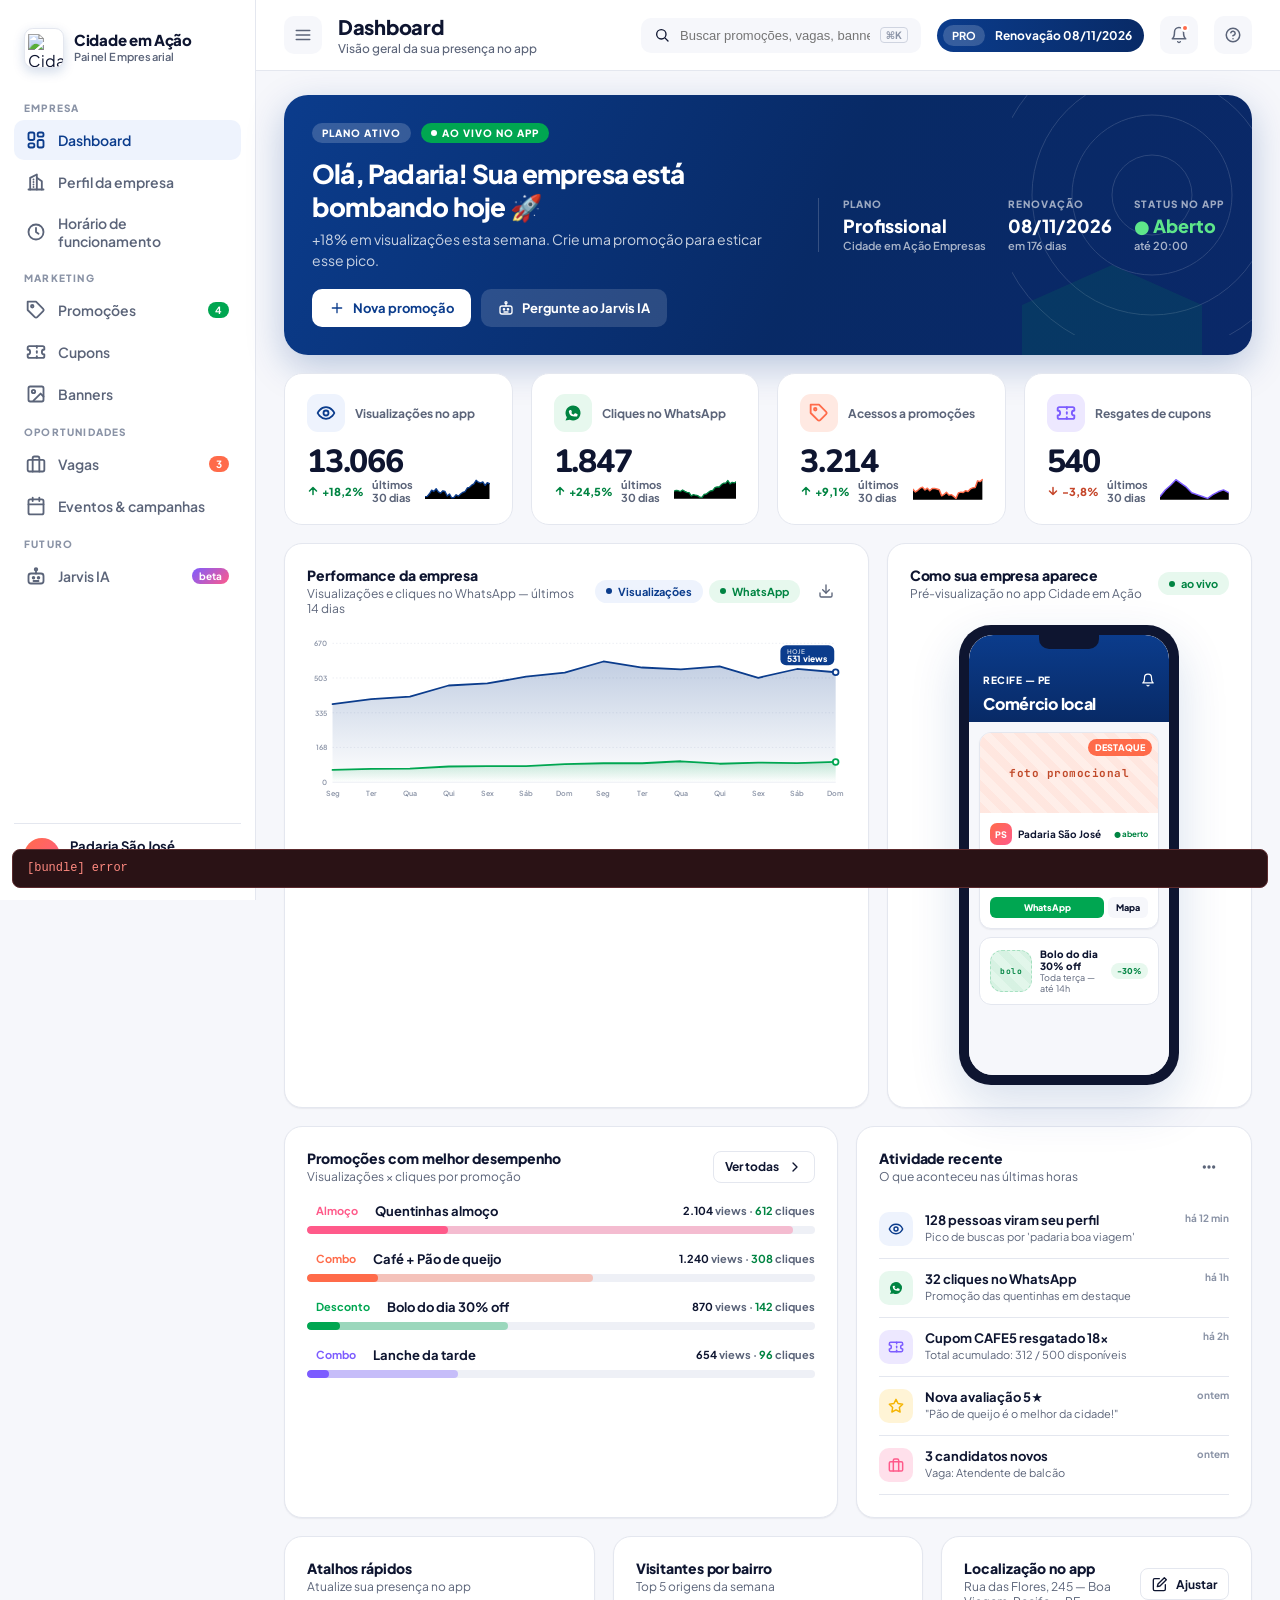
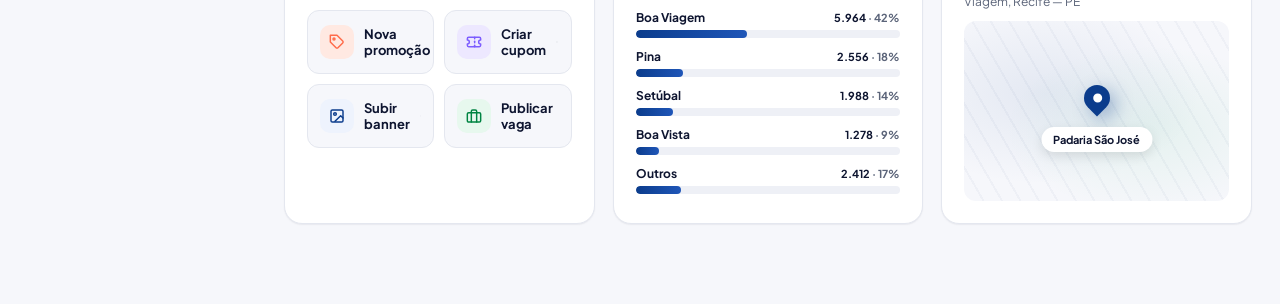
==== commit 93b15576: "sad" ====
--- a/index.html
+++ b/index.html
@@ -1,42 +1,186 @@
-<!doctype html>
-<html lang="pt-BR">
+<!DOCTYPE html>
+<html>
 <head>
-<meta charset="utf-8">
-<meta name="viewport" content="width=1280">
-<title>Cidade em Ação — Painel Empresarial</title>
-<link rel="preconnect" href="https://fonts.googleapis.com">
-<link rel="preconnect" href="https://fonts.gstatic.com" crossorigin>
-<link href="https://fonts.googleapis.com/css2?family=Plus+Jakarta+Sans:wght@400;500;600;700;800&family=Nunito:wght@600;700;800;900&family=JetBrains+Mono:wght@500;700&display=swap" rel="stylesheet">
-<link rel="stylesheet" href="styles.css">
-<template id="__bundler_thumbnail">
+  <meta charset="utf-8">
+  <title>Cidade em Ação — Painel Empresarial</title>
+  <style>
+    * { margin: 0; padding: 0; box-sizing: border-box; }
+    body { background: #faf9f5; display: flex; align-items: center; justify-content: center; min-height: 100vh; font-family: -apple-system, BlinkMacSystemFont, sans-serif; }
+    #__bundler_loading { position: fixed; bottom: 20px; right: 20px; font: 13px/1.4 -apple-system, BlinkMacSystemFont, sans-serif; color: #666; background: #fff; padding: 8px 14px; border-radius: 8px; box-shadow: 0 1px 4px rgba(0,0,0,0.12); z-index: 10000; }
+    #__bundler_thumbnail { position: fixed; inset: 0; width: 100%; height: 100%; display: flex; align-items: center; justify-content: center; background: #faf9f5; z-index: 9999; }
+    #__bundler_thumbnail svg { width: 100%; height: 100%; object-fit: contain; }
+    #__bundler_placeholder { color: #999; font-size: 14px; }
+  </style>
+  <noscript>
+    <style>#__bundler_loading { display: none; }</style>
+    <div style="position:fixed;bottom:12px;left:12px;font:13px/1.4 -apple-system,BlinkMacSystemFont,sans-serif;color:#999;background:rgba(255,255,255,0.9);padding:6px 12px;border-radius:6px;box-shadow:0 1px 4px rgba(0,0,0,0.08);z-index:10000;">
+      This page requires JavaScript to display.
+    </div>
+  </noscript>
+</head>
+<body>
+  <div id="__bundler_thumbnail">
 <svg xmlns="http://www.w3.org/2000/svg" viewBox="0 0 600 600">
-  <rect width="600" height="600" fill="#f6f7fb"/>
+  <rect width="600" height="600" fill="#f6f7fb"></rect>
   <g transform="translate(220,220)">
-    <rect width="160" height="160" rx="32" fill="#fff" stroke="#e4e7ef" stroke-width="2"/>
+    <rect width="160" height="160" rx="32" fill="#fff" stroke="#e4e7ef" stroke-width="2"></rect>
     <g transform="translate(28,28)">
-      <path d="M 52 0 L 100 100 L 4 100 Z" fill="#0B3C8C"/>
-      <path d="M 75 48 L 104 100 L 46 100 Z" fill="#00A651"/>
-      <path d="M 12 76 Q 48 60 76 42 L 68 36 L 92 32 L 84 56 L 78 48 Q 52 64 18 84 Z" fill="#fff"/>
+      <path d="M 52 0 L 100 100 L 4 100 Z" fill="#0B3C8C"></path>
+      <path d="M 75 48 L 104 100 L 46 100 Z" fill="#00A651"></path>
+      <path d="M 12 76 Q 48 60 76 42 L 68 36 L 92 32 L 84 56 L 78 48 Q 52 64 18 84 Z" fill="#fff"></path>
     </g>
   </g>
 </svg>
-</template>
-</head>
-<body>
-<div id="root"></div>
+</div>
+  <div id="__bundler_loading">Unpacking...</div>
 
-<script src="https://unpkg.com/react@18.3.1/umd/react.development.js" integrity="sha384-hD6/rw4ppMLGNu3tX5cjIb+uRZ7UkRJ6BPkLpg4hAu/6onKUg4lLsHAs9EBPT82L" crossorigin="anonymous"></script>
-<script src="https://unpkg.com/react-dom@18.3.1/umd/react-dom.development.js" integrity="sha384-u6aeetuaXnQ38mYT8rp6sbXaQe3NL9t+IBXmnYxwkUI2Hw4bsp2Wvmx4yRQF1uAm" crossorigin="anonymous"></script>
-<script src="https://unpkg.com/@babel/standalone@7.29.0/babel.min.js" integrity="sha384-m08KidiNqLdpJqLq95G/LEi8Qvjl/xUYll3QILypMoQ65QorJ9Lvtp2RXYGBFj1y" crossorigin="anonymous"></script>
+  <script>
+    
+document.addEventListener('DOMContentLoaded', async function() {
+  const loading = document.getElementById('__bundler_loading');
+  function setStatus(msg) { if (loading) loading.textContent = msg; }
 
-<script type="text/babel" src="tweaks-panel.jsx"></script>
-<script type="text/babel" src="components.jsx"></script>
-<script type="text/babel" src="data.jsx"></script>
-<script type="text/babel" src="screens-auth.jsx"></script>
-<script type="text/babel" src="screens-dashboard.jsx"></script>
-<script type="text/babel" src="screens-perfil.jsx"></script>
-<script type="text/babel" src="screens-marketing.jsx"></script>
-<script type="text/babel" src="screens-extras.jsx"></script>
-<script type="text/babel" src="app.jsx"></script>
+  // Error sink persists across replaceWith since it's on window, not the DOM.
+  window.addEventListener('error', function(e) {
+    var p = document.body || document.documentElement;
+    var d = document.getElementById('__bundler_err') || p.appendChild(document.createElement('div'));
+    d.id = '__bundler_err';
+    d.style.cssText = 'position:fixed;bottom:12px;left:12px;right:12px;font:12px/1.4 ui-monospace,monospace;background:#2a1215;color:#ff8a80;padding:10px 14px;border-radius:8px;border:1px solid #5c2b2e;z-index:99999;white-space:pre-wrap;max-height:40vh;overflow:auto';
+    d.textContent = (d.textContent ? d.textContent + String.fromCharCode(10) : '') +
+      '[bundle] ' + (e.message || e.type) +
+      (e.filename ? ' (' + e.filename.slice(0, 60) + ':' + e.lineno + ')' : '');
+  }, true);
+
+  try {
+    const manifestEl = document.querySelector('script[type="__bundler/manifest"]');
+    const templateEl = document.querySelector('script[type="__bundler/template"]');
+    if (!manifestEl || !templateEl) {
+      setStatus('Error: missing bundle data');
+      console.error('[bundler] Missing script tags — manifestEl:', !!manifestEl, 'templateEl:', !!templateEl);
+      return;
+    }
+
+    const manifest = JSON.parse(manifestEl.textContent);
+    let template = JSON.parse(templateEl.textContent);
+
+    const uuids = Object.keys(manifest);
+    setStatus('Unpacking ' + uuids.length + ' assets...');
+
+    const blobUrls = {};
+    await Promise.all(uuids.map(async (uuid) => {
+      const entry = manifest[uuid];
+      try {
+        const binaryStr = atob(entry.data);
+        const bytes = new Uint8Array(binaryStr.length);
+        for (let i = 0; i < binaryStr.length; i++) bytes[i] = binaryStr.charCodeAt(i);
+
+        let finalBytes = bytes;
+        if (entry.compressed) {
+          if (typeof DecompressionStream !== 'undefined') {
+            const ds = new DecompressionStream('gzip');
+            const writer = ds.writable.getWriter();
+            const reader = ds.readable.getReader();
+            writer.write(bytes);
+            writer.close();
+            const chunks = [];
+            let totalLen = 0;
+            while (true) {
+              const { done, value } = await reader.read();
+              if (done) break;
+              chunks.push(value);
+              totalLen += value.length;
+            }
+            finalBytes = new Uint8Array(totalLen);
+            let offset = 0;
+            for (const chunk of chunks) { finalBytes.set(chunk, offset); offset += chunk.length; }
+          } else {
+            console.warn('DecompressionStream not available, asset ' + uuid + ' may not render');
+          }
+        }
+
+        blobUrls[uuid] = URL.createObjectURL(new Blob([finalBytes], { type: entry.mime }));
+      } catch (err) {
+        console.error('Failed to decode asset ' + uuid + ':', err);
+        blobUrls[uuid] = URL.createObjectURL(new Blob([], { type: entry.mime }));
+      }
+    }));
+
+    const extResEl = document.querySelector('script[type="__bundler/ext_resources"]');
+    const extResources = extResEl ? JSON.parse(extResEl.textContent) : [];
+    const resourceMap = {};
+    for (const entry of extResources) {
+      if (blobUrls[entry.uuid]) resourceMap[entry.id] = blobUrls[entry.uuid];
+    }
+
+    setStatus('Rendering...');
+    for (const uuid of uuids) template = template.split(uuid).join(blobUrls[uuid]);
+
+    // Strip integrity + crossorigin — blob URLs from a file:// document inherit
+    // a null origin, so crossorigin forces a CORS fetch that SRI then rejects.
+    // The manifest bytes are ours; SRI protects against CDN compromise, not this.
+    template = template.replace(/\s+integrity="[^"]*"/gi, '').replace(/\s+crossorigin="[^"]*"/gi, '');
+
+    const resourceScript = '<script>window.__resources = ' +
+      JSON.stringify(resourceMap).split('</' + 'script>').join('<\\/' + 'script>') +
+      ';</' + 'script>';
+    // Inject after <head> so the DOCTYPE stays first; prepending the script
+    // would push the parser into quirks mode. DOMParser always emits a <head>
+    // (synthesizing one if the source HTML omitted it) but may carry
+    // attributes through, so match the full opening tag. slice() rather than
+    // replace() keeps us clear of $-pattern substitution in resourceScript.
+    const headOpen = template.match(/<head[^>]*>/i);
+    if (headOpen) {
+      const i = headOpen.index + headOpen[0].length;
+      template = template.slice(0, i) + resourceScript + template.slice(i);
+    }
+
+    // Parse the template and swap the root element. Scripts inserted via
+    // DOMParser/replaceWith are inert per spec — re-create each with
+    // createElement so they execute, awaiting onload for src scripts to
+    // preserve ordering (React before ReactDOM before Babel before text/babel).
+    const doc = new DOMParser().parseFromString(template, 'text/html');
+    document.documentElement.replaceWith(doc.documentElement);
+    const dead = Array.from(document.scripts);
+    for (const old of dead) {
+      const s = document.createElement('script');
+      for (const a of old.attributes) s.setAttribute(a.name, a.value);
+      s.textContent = old.textContent;
+      // text/babel scripts with a src: fetch and inline. transformScriptTags
+      // does XHR against the src, but blob:null/ from a file:// origin is
+      // silently dropped. Inlining makes it a plain inline babel script,
+      // which transformScriptTags handles unconditionally.
+      if ((s.type === 'text/babel' || s.type === 'text/jsx') && s.src) {
+        const r = await fetch(s.src);
+        s.textContent = await r.text();
+        s.removeAttribute('src');
+      }
+      const p = s.src ? new Promise(function(r) { s.onload = s.onerror = r; }) : null;
+      old.replaceWith(s);
+      if (p) await p;
+    }
+    // Babel standalone auto-transforms type=text/babel on DOMContentLoaded,
+    // which fired before we swapped the document. Trigger manually if present.
+    if (window.Babel && typeof window.Babel.transformScriptTags === 'function') {
+      window.Babel.transformScriptTags();
+    }
+  } catch (err) {
+    setStatus('Error unpacking: ' + err.message);
+    console.error('Bundle unpack error:', err);
+  }
+});
+
+  </script>
+
+  <script type="__bundler/manifest">
+{"b4bd1122-de32-47cb-b176-42343eb0db2b":{"mime":"text/javascript","compressed":true,"data":"H4sIAAAAAAAACuy9eXvbRpYv/L8/RcW3Y5I2BcXO9CxSKxlFlrs18XYlOZm+bl+pSBRJRCDARoGS2Ym/+33OUisKlOw4PT3vO36e7ohAodZTp06d5Xd2Hz68Jx6Kfy+Lqaq0EqdKTlt40sAfWa6uVVmvlqpqs5/[base64]/gLfR5VlQqH4hvTV1D/n4k9lydVIyqNL3ASulFJpe5+JZ/DN8OuIrBO6+HUBv3WxwI/uOXX4RW5cwW4wIZLqI4ED9/GI32730YwoSMhTcBtpM/i8FaK6Hbppi2g/1794S4lg1RwQ+q0VD6QAwe/2v2dfaY3u/[base64]/er0/PB5/2cwx7KMv3p2evjH7c3NGjlPtXd2fnpydH7x4tXT4/6PaSkvlnWuOv09ffXs5Pnx6ZYeNzUsVpP48oeTp7d8eQ0rGn959Orl+fF/bhnstK5a9b4z1mevTn88PH16cXr8bMtE1c2NbPKLRs06c/Xm7DWwii0TtdYrYDK9Xz4/OdvSb/P5RVnoTu9fHL941f/pUi3r+Ivnh//nz/1flPJvm/iLV8+enR2dHh+/7P+sns30tFGqct++OPzzd8cXJ+fHp4fnr04vzv784rtXz93HRasa2daNKf7s8M1/JkoP/v3fTckBFLWcZa7aE37xrBou5Wai8PekVMRlhShmInyBfLFal8jPDJsNCnzh8WJTjRCNatdNhV/u46MP9/A/0G/3fVs34qBn2A8ehA29TRZ7B/0Ky6Wm5d3+PTu+ziiwFwH774wjKBwMKBooPt2Fc1uIh+J7pVZatI2cXtHZp8R03TSqgkNRr2Q7Xagmw7K7Pnc/okJPbRk4L7A5rhoq//eialVTydI+gJGJn6mGermqK1W1H/jtLv6XW9/D/kJ39+/a3wl0ZKDhdJgV83UjkaT0eroQUotFfSPKupoLWYn1Kpetogr1ol6XuaD9mItZ3cASFK2olMrhEOof/HfQ4BG2ZkffNrLSBbQcjSD++HDa/u+1Wiv7ZTDwMU3lrnjDJ1KjVk2dr6dKTNRCXhd1A8O/xDGr/A0OSF+CUFOquZxuQNJQGVGUxo4W1fw5vtoTM1lqRU3kRX4GNaxLRW+pKi7zUfNf31SGVKjsefwSRDb8wiy9uFnUZgXqm0rIauNeQlnZCtnwSnFV5UZMFBz4IAW0zXraqrx/jV5hu78pbdomn6rJes7tPmvkEtf2g+GF/PHx+7aRZ62cXpkiZmNaLqhVXGqo4U+z583O760RSxsewDuePkr3M+u2KA5cf8LWXft36wH1ASYL6BlLiWK5IpmI9mhRAW9WuZhsAopqFIj1QFT3tvV+rsxqU+1mSm/5Bgsf5rmq8vUyGK8bKiyc5koHAxzBYZ4DD1EwZtHWKzHDMd8s4FIBL2hkQOtEp9eyLGBP5fe4UmDx6ZkbeXNLzT466JlkO7nQp6cKdn2rSGZWbkLNDO7olZoWs2IaTf29e95A4ZU4uOMs7/ujgS+TfYcXwxGcgIOBI4fw5PKp1R1Qu2Lnc/4zG1VVcAKfTeuVOnx9AqsOfA4X9vj9SjUFTk0pjhoF83l8DUv5J1nlpRKHr0+yoJojOV0ovh7YqoIS5/Y4OG/kFKjBb/FlLa4q4HuT9VyPxWRtTp2VamZ1s5QVXEGVbotqHg6AePWfCqDecBD4Wot1pVv460Je10UOd+dnsizhFiRmSrbrBi/Az4qJami2dbuezTJxUrVAMnjmUFNED2JaN0os1XKiGryaLeG3krooNyIHYhGazhHoK9ZYaL1WGpp5evyDmKyLMtdZOAykstTMnOMBc7Mopgvq5FCPTAOKqVrc1M1VFnDgM7zwnTBn15bvp0WWvZ7n48433km/1/ei+xWePXvdR/bk8DoX9TzrPVDSL/ZvqakrdKQe+7tvshFTWZpruNKw+O2izjW8keI7OVGlWJXreVFl+AV9dlKJ16evnoohyFGVWMnplZwrLW6KdlGvWyGnU6WxUiIrcwrrEV/x24XawJkvSjVrQXCzD4pKt0rmuOKWV9/IphriXmnj49GxIxDqhkAkFyVuF9nM17BndVaqat4uxvAEqAXUD4dNIzdDLPmNeCy+pY92xGOxJ74ajcXFldqIA/F4n/76A76nH48e+UxQYK1vsdSOePzObxifvtu3ZS1PFGLVFFX7o2yqopoPBzC+wVjQCKmfo+hcvUf/s1OimqZuPm5Ontx9Up54s/IkmpYnbl6e8MQ84Z+9U/MkPTdP7jI5ONK7zI4/PUEVJSgoowqMrMiaqelCVnNUMIEyqqznxXQsNvVaLFGHeSOrFsgZVFHmO7pfoIBal+rHol3gkflUXWc3NzfZTxro+kaVZRYszlZB8iO4xL5XnxFe7igGDUfBuU5f4/15MAqJZylbOOAHX+qBWymmGPgPaGamsh2+xTrejQJ5RemyqNqdvNBwCuxU6j2o1ypFauMdwxR2tZypHVBJVfOdaa2aaSyyQEswv8+oQ9z0Uq48bWXRqqXfeRY7zrBaems7N8LT50g2arYu98TpS+/WkSu4IWpRV0QKq0bNivemN2FPsnWlF8WsHQ6Y0vbEQDzieaNGflTI/CropCyh/roatAL1qatGyRx5aCZXq3IzYg013n2mEsoULTcMvLpR8kqLk+N/2xOLtl3pvd3dedEu1pNsWi93Z6xi38XZ3aVzeffx1//8+CtXx12XpKp36CYK/d4p6/mchRP494wnHfR5bQ0XKup/BkfJkPfDW9x078Zmf4yjuRtFNxdY57zIYSLPWtkquqE+q5s31bJeV63K7XWNL1zxAfGyrlfD1XpSFtMTkIuqqRrj6aaal57U7e/DC3u7RAVQ+HHmvfQ3m726vqQ9G1Ty4IEY+g8y0K+UcoNlf/klKJxV2C0Qm+mcLqV2+wyauiGy+h7PorDdR+J+dl888gYY7Ok7TuVb18K77u7pyPJ06Nw/[base64]/QSfwVBz+hLAuEZdgn1JFRMeUqTo4WaXmlxs1AtqPzqBtcSuSEOUxetr90ptF1jq2VZyUYujZoF5vhDtLlQbVSYHzfKnrBwEXL1MBf/eVLXpZLVB3HerBUQOLc4ptuEqKGnN4VWXheausXrsX0yK5wiaJeVZi+onj1PLxB2tKOCtfc/IT6M78Vz96xupkq7lcjYosnarwp5uyiq6/pK5TDFFVB/ofmKCARoqpqqppVF1W5oS90olI8fPqzq9uFDoEkpnr56QbpISQyZPzU1/BnkF7mxc4s7FtcRGwbxBpql+nW9BLpXK7C4gSKhZdWf7Y9Z8YHmfbGQmgQnUOqsW3GpUdCADXgjiQPgHsnjjuGc3BRliWVoNsQlTZLdFESll5ZFYHkqa+q5tH36sShL/gCty+7N04IVp5dxLz6WSmmaaCUbRdfTDsl/awjpA44d7+JHOAlCzlrVhBuHiKS7cb4lceiDx2MEnBZWGytLuII7qmUWRd03OoykCpQoX1XIIpBcrTK4ZwuM7UhS56noP3wHM1f9YNS7Z07VqpS4a8rSDBAJLBOH5Y3caBSXkG7rxicyUFCskRKpuE/3vE4taHjCs0FqUSzhu0mpuoSpGkWnl5ivZSOrVvHCB3UgLcJGXi5VDg4M5cas5VjwFUE85HswLFTYAyIEXkMcGF27cbcyn4FZqMscFIvrTj9/E9Il49kHpNBStQpnWbxU79tofv970jqTGY5qK7H7w/902m+85rYQ/5kCPxih1xOt2oj6kU3imaHeF7rV9lpwAXeUoprTChXaVGaGz5+yvR3qX6oGr7cgMbRqvgnENHktixK1gG2NR4CpjwWjAlQ7qKUryPC2BprOxPmrp6/2QKNaayWCLoHYZS865hLzUOTrhiheYYf+vmS9kk1byNKjan7Cp1lbw47GfuUkCf5dqP7lb0DqZ8wit5G5Px2fTuWGGQ/8+5w1mLF0fiBe4Rpk9Nu+VstVu6FX7k5HbfIHs0apv6mhV3C0H4vE36GzEAryC1WuQHMNwjDMG04+kT1S5cy/qfjisZ0mK30MgfY1Xl/B9WTMC9mYSUF+jmXg4gj/3XfP+SO8tOFfqAs4CZpH6YmIQDRqpscoBcO5wrMmRV7MZooMqzRJJfQgu+cagg/FgT+RTutQwPIWf1N8oZnJddmaUaBMhY5xSpairhQ4ZejYRGc0XZ6FzrZsKjqwVf7yS/KGYdXNdmo9vUGhQ0ustaXa1d3GH2PpwMoD9CmX+khpwJm1P5ck8LnlgNt7aHX6vkQOHW3WldCbarpo6qpe63Iz5g6yBh7aVWANW6OyaqIE+x6Itp7jdTATOKFTWZnjBS479YoUXFSbZYt0ceEZUu/VdN2aW49hd9BL00lUDEyp7Xv2zgFnce4PnFwJPSZpT7rcr21sLw0TxfcQYe45q7oA9lxRhdCX2RrNZUM4D4MZGmXipFOPVRSsV3hmWppz29tqulHBCt0JOcoIDmmwuODCapzRiXJ7nuqbNfWSNtxDe/qjTsSOHpbMGyCSVKOmqrhWr5E9wVafqFndBL4w0TVrjLcmJEH0zgx6DK8MS7O3NtDtTJQhH+BY7FUJnfVWKzyGf3GH523nce0NsuWNxP+Ml0x1l1Pc+Bm40/wjznJt6NI/x31dQqxpgAMlzesslftOCOlT2HeDYzexYLa+SPsdd8sEjsTRa/SfcGd8u2jqG1z8Y9Ty2aN9mGXZaE+08ooUG3wW1TOenGvZFGSObmujfwJlFGnYnIoWBUhiatvryZww0TlvskjCYbflPmEmkk/Co+Uz6Wo+WVPD3fh8Wppfr6PxtYy/Uj/zSdqZhx+5PZncWDMJJ8WdNmjPDvXUFcEmjbdliiA9TQrTpEeFHT1ISIhP1apRoPfOQcTX5mCAv62zOt4AQdeOkm4xNQ4b8EsRk9dFNeWpB1ESqZjc2eFWx00ArSxB1hw0Cld3XrNf/bK+preivoYwC2LlVB/4GTaVmFhRG3xIWAV/o5yKfa7aFkM0YBtI2OjoZjnQLAI5Jz4n6qPlx84ADvrAciVPQ/t2YH8Mxp4JYCmvlNBweMPmATUxnMogME6bAuUSjUTHF1TRqL+ulUZpl40AAZmSch7qWjUoCoE/DASNlGB+ywbvxlYf7OsT3oYX/jHYdCjigs5rDGYBBgmWPyvv0BjEUCtFfbmzYe/rJ1//8ygbvCNGuX/Pm0pYC0NSRV2xbTKgaBIzyXRRVLPaHQN88aJaXrNhZJjYLWPhV+JMR3PV7iW97MxFcjj4UuOZAtvWLTw6kpSyqMR/yGt5hmsXEnkmvtQD6u/br97xH4/fOWuLcFp6G3bjOxjwf0f7waRZH4lZhXfxoorI0Q0BLWvBu2wh9aubyk4U1THyR923IFx2HLX2lh6/u9XFwa7J0/VyuYGJDq9Z+NitlzhI8byADx3V1bWqClVNA+9dEKLM/VEvZFnWN0L9dS3Lot2IKRiLcA710Ru7ub1uvl436r//[base64]//[base64]/WzzD9oUdSUZZH7Mx2DvSRXom22XiiAjg/0LDMp/yVk2K6XgjQ+Slo6cRQJTzgnDNJvyjR267zkjyZ4U2U3MbXK4HKx8lGzGqQBwoKuXJbAi+x6BQ4xqIDuM3KdqBNfQu5WqkK5HqoVq/BxUflvl6g4RhhWlrnTDyUoBAG4WAsrtTGBlHBFVu2bVNM1qAEODo7s449Y08kGAvVTrMRcjK8YFOtbVPgRcvUho6IYLtCt0/zPe18n6OOw3HfoCYV2EHGNZkKgc8taw0+9ssl71DtaUhJt4fMz1UHeoRLovhLa/ayc+gzY5423q2X8Xa9zMR34Jhdbcz8YssgLUlTHXGmV7NLNLO7jfa6KZZ4NLy7NPpp/[base64]/iyQ43QS9wBoJWjLhRMukU1H7NcD6OYwCqTHxierXM0caJTp6lVfIc9jqnXbYYx1NQoo1ubKFABURV4JF+Ket2u1q2pzxh2b8jTDY+EIRHk2B1Fr+HQfooqP9rTbPwgnYmzX/E64H5ZGE0a1gk9hNJ7yEmEbBvDPopqtW55YojXQBOWG1a8l6VWemx843BAPBLaEW4InmGAwC/cJp4q3daNHxJ5g5MFn7nJNAwzXslf5WXtnROOp+3HsQZIC9+rzbYjwr8i9519/ulErqSDc9omZLyBGIqCFLIVnAh107IQIr7UGepHSDVJy7Jc6xZNH7i78sQWMv9Zmw0E8wqum5F45KsQzLHZexQTfYJIOmxrNDmzzVzTlmqbeg1q7EVdtxTBukQ70OiWQ3iu2h8bWGRUqQzrdauac7xnFVVl/rzBEoF5njynnZfxgbCf+t7HXuS597Tj3hh84d13UEHCXeVmbLdiJ2f3wspgLH0Z6cWviAIPxLf+2MC9eQgOw0HJR+L+6L7Y8wvuG9kNQpZBUgPbHcn8RP+NghAFwKvYhdhG3033WVMvKTYuXocj0i/gOuCtNrx0tYkxD/ibge3Ry7pV5qCE3Wj6YcKlDDOcq0o1yLMh1oA0r3BM9XZ3OPKipDo9j76AZQjGYGxK4iC2AO3uij/hkVLX7VigqqUCrWXdiJ9gqxUVBrnS8EOq6eAr+OyArwP4GWCu4IWgWkOQ4SDBEk7JeJkTH1DvV+SSwOdmsWWYI/YON07ScPSXG+dMzmcn48vMOJQXFarW5uT2Z2yB40nbis+QoozW3widiUo2QEwsXX3wtb4pUPD3F1jgqZQCktmLmdzgmUGRsQzQ+9aDrul++Zpwa5Lf+RAyiS8Nfkzq2xi+pvv5GWLXvADommQFPqZL4msD6LL1W4vq0l/Bc0B04Uq2LWUHkcRfsux3v6MP/G3gdcgHxnFdMWEoRhvqqCLoasTHjNsBbJDsqK40iNID7+ALV9BB+cQNGxSfO7dsPsgugj68NmhA6T7E4D57yXb8E5OUkjiv5LE0FoNnhP5zSuA/qXYsDE88TjxF+ahL7WsPfoD+wfq7j77o8Neg77agP38f7vVMZh9Tz2jjw/nzAgCD0kO0uEH+EMNewYABQChQzEary8svN2Utc3EQls8u+EX3C3BF6xaHp8H0xcqQu80CVDPkpkejsHGrF3kfL0Li4HJrkFyPW7S2M1mWIBSu54vUMZJC52HVmWc9co6SziYdlnBQJMdnx6c/HD+Frfr6zCq3r9RmDzU+Y2525v+8uAAkuOgJQuDRM2OYxpBSgJKQJTT8vdqwyepsgXc5792pmoXvOOLpcFKvWX4+VTPteXamC1jHv1AmXkj9A8gcoNYnxJ/UfSOcIxuGCOH64Ic9GwQ3Dxgd26ntfM9V69XwVJHpuG6iaqCcR7PQNtf04AHXaVwaeVZCwksp7zzDZIJiqH2wSCFDCcya6an6Xm0+daqu1OZzTBVW8182VXCJvGWq6MX3agOj4Nb/iF0y9snEDcnEYyLhHhqHTgrNTJm7fw7G/kX/fgrH3V/ON5WZfywyf6n3xOWV2lxaj37UWWTivNmwdwdDMhg/nUZpMOeiuFxU4tLO1iXj2dCkQtwma35BN+ZVhG64cM5hFXQhh2sXe6xPF0WZO5UGxdLzhQcUWtAR1OM6ayxWRN0eGmMS3uF+0lndzHfLorra5enZwXUaDcKV6qUTnrPk8kVUGIRfpp0hmEaQzp3nA/o9JFswDiMWsmxSOoZr/BFSFHqqZr+eQk/V7KMpNOLqvRQalbuNQhs1+x8K/UgKPVWzT6dQOLRupdBTNfsECoV6Tmb2AD+SVVW336nDdVujGwmo7racQ3xP8o43/+ILZ0QHUCczjrwPHpjvSKDZWpp87V+CHgNOheDD+KiLI/t7hc7+1tgHItxZaZHnbdDcu3CT8bZx4vj9L/V9vPPJomLatiYtfMm6jzPSm5JHjvODsQ7sjQI/v5y8UtnpfSl/[base64]/VWbdgRGQy7h/op5cGDWGmBWqzIWcA5G220CSsVlXeTFDz2ZgznOCh6CRMuxayjf44Qe8oHYeIu/rPL1Sm/[base64]/L07riRQTeO3pVgk0QrQFX8dQ3srMgBQWi2IZ4pO/uDKzLbcC+BWT52jX3HRnU/vBdpaqJwrWsSkFRQN9S8h/9vakJdw5UTb1HZ0DhhAke+xzFErvVTNa2bPLKJNkqvAO4dDNkzw/xtUJzyuAAoLWqC3LP7s+O/x+4WjMkJizUryc/JAT1hpGBxrXDjrCiEgS2ixhVRvSeCEODGT2GkcOi4LYi7j2JUcUA3i9r6LWbR6nJ8F+/C3Pil/ajk1Qu5EjXFMxsUPOM/hie1q4l8RyDEEEzcXuIFoarroqkrwnbjD8y8XVC/UcXCxn90mmcvhmoe0LhmZzryCSVcSnDphChv8qeFj12f2sRMV3W1o9BZA30ThsQJjavUmN0OSNp2NRXVtFznCiIQm40/ImgUQhdb9tsfMR8k3EzCZoVjyatqXtVwFBZtZs7stKgcztEYLwoE5DrwvdpDydiDVsZ5tiPtvLppitZJ0+45Xkcc/rJwsGR4vgCTZbYI5ADQmrjsbsfebVhjMUBJ9zOPJXrBg4GGwrGc39SGCDULMpSp46b2zkE+LZ1viMn8oDzaQIfzJEly5KJqyNZ/o8QC3DALPmB5QMTo7zxnOPd/n1nDpty8+SheQRS8f0GIwuOZhums2d9eKm3nZB0al+mGKDFSLskRWNQTSM3hyB6u8+JaVc5K/DBwD/bF8LyeanqwI1dFtmiX5f8iKvHOniicIBCM+Ag2mke80jeq8o9bmBM0s9DZo1UDtx/0ccWthd7wU4vbbD5xCml6RnCgzlrAvuWdZ7h7Ow9pJweI1QgPTajynVBMVtTGmu/QuXMmDryriXczieNt7npLT91REh3y9Mt+h/xWe/yFnII2aMv+SXOMfkiuaAeDjmc41AAc+Apf8S1litgLC5ma7Gq4t/zktkqwGBPSkv3FPRkKyInEVfREgu1BpEQCgRkAxhsZsgRuGGpJxB009ebrEag+vghtQXFEki0bKhiwZ2/Ny3d2Otyj3jsrgmfyVjNizZLc/8B9FwIBOfbdRJUDPgzeFkCCn6kGoPXqyjnbAteo1A34apRlTeFg/tQZaHhU0nDLzxG/NgFpK3bEE3+TReUPDsRjNxXYSmbKwCzwn+xmIRTAyyXq+cavxfYLgzFMyEf0iWPtNuKsEAfiq31RiD9Ew9oXRYil62p/W4Q4uoV4JByOrt0mITH1HiTxIeHa2cYP0rNG8S2ORk6Vrstrhz1CN/PQV8JEr2dc6LV/XbIBjfaNNcV7z/Z7N1a6Tmq8Q//+5r9tq/gV32HDdF2igNX98gtw8VgHGXry9bseiW9vdzYavKkwVH0g9tiYH0wBMOJgoB9nF0vycKg3GpX4SGvG3ax9vuBxy028V1trbuddh9eyrtRhlTNkGBx5dZkfG/mwUjffu7mDVavUjdMQBF1z32XUS/p4LLwX2Gfv9wX1P3hitAreM9YweI98AdC4HNiedYCTjkrk1VtFOg514l/SaJ4BbgEOP4BR+RQhD1reIuPBazOBVirvk/KA5KxSxcsS5T9L7OwY7+I+K978tgn5AlQJht9ap2MZ6mIJBQHU3GA7Ujmi3ZoeIFZvGD7YEU1fNcUcIAv43IPTclqvipRcylGZP38Yi0jyv7uMS7KW+dzKWU6sVY42KaULiFmEh831I9wAwROZtD/2ZeZaYnlN+bRNNZLUlajTXwOMaajYk5PAXVrZzBWjVNngFaccNEIHOK7ynGqvqXoiJ+QUSu4IrDekVEte0ADc1022o64kr8KNSUuI02A0oHZQY+g/GCRhYiEA5Fo1Deb0cPXWnMBIBXv781wVYKpBIQpKL9DZl+yPPHMK6JVsPP1a6nZh3piO9vLUjiDyj3B36BXZeS0UwWuYlzpAn0/KGh7TyYwc4//ukWdELM30ftOZx3+Ma4OjxT7ZiVOWukF+0S9ZiX4x0S/08QKYldx/vqWi/kuP7wn4Pxeg/34XoNvvKP3ypAoktjtZeDrS1Q+qKWZkWrFQBs6yGRg2P0p2KjRqqH3pyeElGXMmaxxuAVG/pGKXvf3yUJRCCa0gfm6FXIpl70bJgAGS4RciyDJ+bLyk3SPrE4+fdA1Zgf/s2fHrQ8yvCcw/Gxjn1bM33wVv9gaBMvNYT+WKJF8IJcLDQ9cM7gUeBCYEBy1tOP8FYUfdS9iQ0bjMoonCmi1KnJl5UxDNalQEPkrBpdBr/26GRkN8eqrm6r04ELtvD/be7c73o9fN87q+Wq88y+LgYLAnBgdfDYzWebCHD54MaAfENeR06ooD7B2bqoZe42MfQwh8qzshKkFX3mIZ3psfwovJ4HdwWAftdvYQAQyfg42HskQaFBBy3kIDNTqeSM7dALwXcr2Ihbx2xmln/Wc/iDgzgu/K8ULiwRykeYO4ZA5XABnmOFyNv+w+gsXoruKb8LMhxT6Em0S9b+1E9zczFoPfPdgddLnMHzF4DP1DkIpbBlgGcGcyGqNm0l5F2AFOAgZVj1eFKXpo/6KwWrTOsAcSIEqjL48jY1sFmds/gGCt3osT/H+DNk2oI7PgcwukwCPv2TzekvkBb8yCYHrtVQxb9rALntaEmwd8BeVLmCOKRy44/YQD3ZuURZWXm8CfQlWAL+YOazL+EsL1pKynV2JVY5IfMFGRT9XxGWG5BdouSB3v3Up9fmie+wzRu551JX/KZVgW06I19B1m7UwL0l6do86ZGezhIUrT3fIo/gDgjGkavV6aJQp/nNuT1p49LbVq7wVnLb61CB7Dr/854V+4lKuTqq1DOWJMe31s2MZrTM40xqvuWf1MNl0ITQ9RxPgcWgEn1ETiilhBdWC0afScz85BMP+HLl+BnAB6Hoh4KwhGpvhFjUtmrlWeKJJMR03QiUcG59CyoI4gZ7Uc3jUw/tZLIRMKwumIQQ4XMv6Xe9FjDtb0w4e2tEj/MF1VHI9kKN6vyfTIDC8ZFCfCiCZfINjrK5SMX7xj7+2W6ESDhp+GIvAFnUuxEG3SjUOk2pEpwRUM6ZuRwTJDsEQUGRGBBt6NGbcaLwlwnEmGVUT4AgqGJodOPgsdhRpXFawVzeq6RaUKUS2tq/A2hZgD2sOef//FVxTnYPcZbQpQQjs561HEji+481+NxJ77Mswoy6hW3tR04k94qx+5XgwGkSLb9rDDJOFft4L06WxqwejE3UFSzRBwJa/XMWMyjY3FYODLTNNkkMvUa8tLoWdvXj7lJIZIMxkI5H0TGof9saPUZTG7JLxYPIPIWYcwWTR6/XLQG5ybBoJdzlRclYGVEMdnzwFfu1mDr4+u0WcI9KbW/5dj6ICGwensJour8qCY4C9wDaobzukFEsyVZkdJikMWea00nMYo90nvQHRT5M0JnqiQqu0L3rGYmc2+gTM4Kj2KmVHvARt/eKfoQhFzh64BIqA2A3gwqRmHnF8TrBHAxV+pjeZtvmFfmzGF8UtfuUKa02vVaHVYllapYVBn8xrv6gZbCLGEqUh3g9FhLB6J4WdfwF+3dOLbO3bIKgGNm7JG8YY1PJLZZTh7vxp+xZ/DmCWhBNYZDrInsYfZOh9Z9pzWiyJbylZrvQh4Qp/k97gjlWD17p5YcVC359yynrSNUkeImovaHNCO4S//XJnV6yo3EqGFZKdvPQW7qZ+J6ZYjxztXxKPg1u+JTeaQsXYjt5W36aFYmZZWRHlH/NvCUxqa7iN8ZzCS+HTkw7Hwli2YyUcHCRG4V/7ltjzxN/LyCoVAHHJLCFnPKop0ObG/3UwFhzWLz/[base64]/Uwbg+G+Jb1tFTfO2C/Ax+XF8WMn4Hw2Y8IHrgeZj/VRTUENHQ8tj7AsRU2M0JUJ84Oy4GcS8V6F4LxQNTVslQkQ3uHypiUtGazcahovLVS3iM+tXiguawMw71m9zlpHhtUH3HoG8Z4zgq641+GloYgkcHHKPbxp6llKVdeNQFK2lKuTAZmuxtI4RUlqYHTTckpJ6koleSZS2ZaePjBjdhybJgjo/JTceSOYfzDh9CBdvQB7zmETChXLhCwo2A0yDWMEYP99AYV6/+MTYNxnLk7Jo9c3aCjODZZzzhqWDtUXV+hZMbl6ZPgtUvJ43mUeMqW6MJlLm2hncyJMBy4fCDevnNS0tSKR/ioR7tFn9KlMbo4otgW9wHeWxMvAaozRWB7lkVGqndqpusPRIkP0nqBW3YB1fCbbAUcyq8kWUNLRjd9nhxkMiMcNt+hnMD5K1jXHiKLg++rR4/2STcNtx7jgFVtMAQytWhVl0+RyKYIZHM9X/wX8ywIvzDsJsG3ZnVzLKcL2Ob/aHzL9azDrPjdUYJnha8SLMcUSFCEa3Ec1WNI5O6k5FWWQar0DSegsSbyUT+lkeLlQ6cTHebwrATTGaZ6N7NsQjTvSGOom6DKbCd8251cwQcN59Br1A5JzuHm/JUk2tZWQRrv85gbR4a625YjzaC92/MHhOmiMyGY2VNOiYVZ6IpGG9kMrWxpwQe1PNfOwYCUwybBm0kaC8ZQWxXFW5rKPstkQiPRZjcX+xD/nnSGhXbTJTXAz+mkVRcyUd5jay26UgJ1wIVQGuDPsU1fyTFgtgGOxPZTA5pgeDnR6AUpJCAls9dbW0zXJd55ADQe7Had4yDiNzZJcsB0/HWydcWHj38HpCOIlhtVdrBgl36JS8vAzPpRdVH1ERVDPdijDh3jlTdSEydUIp00cKSlsxdqTkfMoJwoo6O5y61i4BfLnDvK6JYQoULrH0V5MTMasrfXDxEkPXkHnAGwau4cdI3qchIkphSXU1nCWrfqiLKhfVe0+tJU5VArUAGBw0LvTWL0ZNJda/WtJ9AZ+EUzc3H0tQ/e6MU/H8IdDIJVZYMqMchYyZgdy3XZFqsSjy6zk0zuVYq8Bc+wed0Uf/Pib9G0bYsB5101xRKR1oGwgDHgU40TJRsybXvr6KqiGH72sr2pk/2AHJqAfb3HC/0So6jBNREbtVyeanwmJ4DXPrSNj/b5O4DrDz7i54en535xL4z6zDz0OkORze1CFW5JOKEmbEUF27ZVhEth46IveFA/[base64]/82MBH5CvZ+a0l53t3701MXCvKrMx5E7gO+E4KicziY6HVdN/R6EA8rDW4f+8IYKWYKb1Y2rDz4AyFRKqSjbYlJAoi/[base64]/pATx1o2/WaI63ft7co1B1SZPB9oFAfez90uAwXffOa4EgXycrvJZqJTqOPIINoOEFFdx6T/1HfuIJCMLjelm4d4JPPNsInnzTEJ3ca45N4kE9uH2Vw3v6KMXr13HmE3je94/PKwOj6mkmNzYkAn4FJpY/SO7Gq3lP4UxmW+ePvxLC85j6JYZnvb10wL57219BiJxlIp6EOKSZzi/QSRFLW6bPDnvFBfOm1cSkwE2o4PSinVLVQsxmcw7hm9//s4D21QrSnvGD3j9qoR0yK+3Zh6wzjsQdf6kF2P45X3kq4feJcbMmNfYPivxhS51aRZVlQuigvys0kvoIxs5uNS6AoQhQcmxYhntMDEVJfFNUes9FTvrEE3q79xZ6kvGJDagwCP95UAPxeyLL4mwKz8s5j46v/mtM8s06eENwwwgzKPXbPfiIVxgEHS1kSBpz6E1t5Y8HlPT0KPwLQKNmuNZpKgx5FkVFkh7dfOfuLKdEuVIUOcQdYeMjwSRAtVrB2kmPE3rfkqBfDiy2L+YJTsglVIMSdW/aBtmSBYjj4eCJsLsA93ij2Ly08TQBm0QXutw4mGqPZQLMACI/Um7ZYAoaakYltzIWkjH+uSkpgZZzSaFLqBlPSsV4Pw3MZldaVMd11w3R1qgqTEc6K95zgiStvYMXXNgmZdDfy6QaywVgkKDPxGfwx9IJbMP/oqyCuadvqG6r75RfxEcRhFvAO6yycddHQciLhgnnrGrfEny5mjZX+gBPuD76qG8/Vf7BJsZs5OSn0NpgUepQuZicFR5qYjdAx6qPGRsnjwEsddt4AYlC6+wzRNCt+fyMLQrXkG7QhWb9KUljCmkIy3paxq03Ge1b/o1sF7Fb7JaIKWH7ZmTp+5c0br2iiiJ0z072k+0XfdBkiDfmmT5Mp/slFQ0IMP+qPPWbpELj9HkTSsEKbmAcMBdP95ptKLospGDRQ8qubdjhCQyW7exkcXFaD53viS/2X6i/Vn+t1g6mUjdBR1vUVZqTaE3+pBH4MWJwQJQEsrFiS8g+goyhT93SKEVyUGUw2hikuYWVzBROvqikiAbpBDTABrngR5HGBIQ6HI3HwjRnGfRjGINv1yg1GI+g2uuEYMTbswhq1luVGTBrE6zP6a0p3XDftt4NxsGTbEIQi7PnhgHWBAyDWoJL/WbXtq3b/7pNuTJlecYM5kIwVImkiKbZ00xdif+HADtD3bLIgT2P5I5pSWHVMmnm0ghhVPi+lVWQTn9gLeapV5lLhPZQVqGtOsQp9Oqfgrz4Nsc2NZCvkPu+ZztsX0PpeLB6aJgNhmJj8qqnzNU4OZwi9QZJCJ3y+gvDNI0SM7YJOeNy6qVcwIh1dBm5TPZqZ8FWPfhvhLbGbB8C/8d3tDpkagbjl8lipm6c9uBnCv9CDRRLpjQB6Ttru9R12JOLkiEu/J5fwgu/wUIOHQUx7ORPHJD2TL8OGNq9LyOrKk7uh5vtTPnag9cZSzdk/[base64]/OhisulWtaXRAl2oV0uBkjA4MYAZZFaR+QnjV/hQ68QvvedpUM/d/[base64]/k4IfY7n5CvOtWOPmsHU64oAJboEV33ZSbj0nTf7RsJfBCRmfjx1dPn/M4Xn7JowY8357JxDdoUDdXFQL1RQticE8Woplx+se+DxKyC4QqoCMAjM8B5dyg8QPrjfAB/CszMIvv1tzzHtVTMmHS1Z1tVnWa+2RY1t7HaPY+qgHJn6eroXcgx3dglMF5e2mu089L6a0Lc3gyCUJMxPoqHOY6CTujZcGXK/nc0x0IA1eDd1Aw1oEx896zNygqSIA68E34ucsy8JD0miLryBRPQTz4Yr57pKcGsibWpNqQSNOHppU0MX0Sm4y/[base64]/iBOCpIn6K723vbRpv1/xzNZfTzZ/IRy3x7atnz86OTo+PX0bfnU3rlTp8fSLcoyM5XViUUvfY6a3NKLet2b1+evDAgfBhN6G0+Swle1q9hkWF3iagbisU+NBtK+h7YG0rF5+vUNYwJsjhyIyZcsEALpPJG8OaK2G3nodzx3pwlCbclQwQYquNeFbiTrBnJvmgV5sbBwLl6rDIToCdzc5eXMFkDb7epMsBZs/mJ8pHCVzTq6VoF4bv905/zG7MpM0VJLhfl+ok74fP7BBTOtTR+hpG+EpwETDpMyANkErddr7oY2SJCwDUuOe7tXchkxN3FhT0fDXsYOz2QM91gJMsJsZ8dyHPkv7YW6QwwRXPy575oz9BBL7+H4HwfwTCfwSBEHf2kPPO/ddIgS4LAciAcZ6CWALs5DH4vPKfHRdbSMEhB1Rcqhn6porcPo7grV15h3HdYZT+151z2rLIk4ri8BdgVSJz1J/q+oqSw2FEhouCLDAHloFbmtT5hmxbXmCqZaaUYA6tC+RlARSOnBWDwLiOWQ3JBSlVqtR1pff+UmGhx5kA7ygSFxGAZ1lohO6EwgAOhLujnvGt2+Crm6gEMdQclWBDO0Zc9RO/6okiVDjj3nG6LhVWi5PAX3zd7UwArTytVxvXFQMxiB4nqxXX0RfShnlfC1qEHViEHcR9RMt6sTIeVBDGgbk8J+s5jtVmqwX0+FItu+ACaNbyslZj7AYeD5yMGgkAkS/xN8A/r1tcYFaSrBboQfijRZn0nMsBMAslEjLIAe+BbNtUp+OJ4JGuqekF4GlKI4EgVKGuMTpOM5ilV75EFVII0ejoeT9OjrHWNjArClntbKPEjktkasQwLpmDghOXGhkfsE/Odw3Lw4vGsT2Zt/OOrEcZu+/1CkzkKSJLE29wIOJvvTjZXOVrgLgE9XowxaWaF22xpChVfK7Bo8iBamHuyFxUNe5Zl9VurW1Cy6JyWFNgbfY4KKnjbCc9/7sD2990qmhZliyGRsuTOcfK2GYxxsOTRgeDGAduryyb3ZowOnZ7xU2VIpOU16uncfbH7VzpP33czl2/B6vn13V8i9DtdkGWqC61pc7Ar2nIBm788XG7qrfxRMWp9k9Vvp6qZtjQfyE0Hr84bOb092fqzu3tpHs3M0MIAhV+dWeialNtH6OwMyRT2xicOPRnaj5Vc6oHJ5UGM35d/XZd2dpEqk/P5aZet79dh/rrTx5IBk3VQDh91r701Z7qyQuQvn+D+ejWm6SU5QqvINfqT7LKSzXEtAW/Bb3c3lCqf6j9w6025GA6ysLdquZZFSsg7t7Fnk5ub813ZAp76VR4/TeEj5suv8b0vFBSEK+zn6nlVM1Jysk/11ihpuQJt6mmx5xR+wx8vYZ6PdHTppioMWgoziq50ou6pR8YL2wefa6j8Ff0wKHv7Io/IcoEqguwdkRWrkuVlfXc8wUs6/kcJJN8jdFHIO3v8M0Zsi1SXYj9vyko7XpkMDUXO5uznHJA44D8vCJUUyn/VpQbVljeoBA7hfxGxie+rOduPcAGb9OCCSXnELKb3TP+eXSXlHBp4Hc8UvIjbhc1ovHweoDKKX+qVpiNxkZdAIDw83ru/zypZrX/G8Jk/N/Hxt/aPPhjU69XnQdHdVnKlSb37eDNcZWHwRymd8/rOdA3rqD3LLu4wPvhU/fIC82Ja3lez/UwpSaN5gB8DwKf74cRKGAMBVjVO87fZsfQDYIJ0T+eS0pYZEhtP3gNc+u9L3iqXQFEtnAFbnjuXQGcfa9E5P1uJ9krMjfrExWxKxSXDZYu+ui46hSH9cTYEb7Mz4t2sZ5k03q5O5NTNanrK7rg7xZar5XeffxvX/3bv4VImDads3d32O5nFnsd+e84a7dHQ/7bMN27uypE3poUucWowzxgvIsvl2v83rsQ9nl08mehzxSsOjuk+N0q63niKVBA4jEue+I5Lkjfc7uufQWOK/PKzYp3mXJbhAOhPm6HWF+XYCc+etRzxjeKrYGpDR1UsbMThHr85hv98xPsfzVJIu15KSvZRyFUAfOuYjbnK35H4w55f0RlwBR7ayP6/4jagIP21sbb5iOqQ37bWx9vt4+oD5no9vq8bfqxFdtPt7eA+/xj6z6uwlp/UxbR3cd/CHcxK5bCMjOFOjHYJH9TTc0KpHNWokrQnoGKjEww4jVqxsQMYJIlWFT0WiUgaX0PlaTF4XePjTHibCEblZ/[base64]/FcnTBImjwqNj8qefVCrlxyJPsgTjZuXuwBOrLBYeo0Q/7kcfVDd3vqkCPBh0XUOKsQk5eg7jzEN4xYhusH4vHoKwYLlTyXbDKTYiavjGFlDGE2rIQHl9tiXtUNJxlDghZfzCpycsW57DjrmKX/0DXs49qhyNqZCHDhGM4iBH0qf5tDB5bq9W4AS0VTl+aWa9bfeYGY+1BRr/XrBqChQAU8vQJvJOgs7qZsFb+JxYETwgowvs/O1Zi60lOL8IbW7Y7Pp4LJ7BbotcH+7rG1whImHPEZTytQVOLp8Q+h0cbaH1HDz0bD6LZ9zzIwoCk2Pmkr9tzWnQjoILgyBhTkMzljiWcCRX7nG7c6m4A/OrO7wNmXDE4V8SIQIS3sJ1dSN2Ho7zPYJge9jiF93LcTerZVMNwMoRlwHm/r1kV8xNEeentsj2O1kvqFYzcZvF34Q1P/DZBpG1HV1Y4RfRMphQNnEkjn59lXyXhbVwjOPwW0w1yFcOa3TVHgsDCKslUxpz1VszKVGJWfZ8mld/oZfhnAsTFv4Ehx0BxJAuezznTVhrQ+YYV0BoEJ1mXwcy2gn4JPFtEhLbpdxiUfi7fvwjnpObaF7fiBeB9O4r1tjcAp8fbdGMm4a1D8eWuXkSYROf0zdnHGCTZCgu/PJuFa+JWCT7JzXtdm1TCWPU1NWgJU76jDkZxngMvaZXYMhICBgGPAZHLMnQtUtw5M81Q3ELXpIPuy1jNB70hIC/yfI06HnWFNpY+RTGepzWDPTXGeUegUKi8dB4TmM7/is6uCIubAqYRqM4k9CZ3YoJl472B16WF7U4e8lDrwvKgwqM4fXaZXZdEOQaKLMq1wt8xHppe3fOXqxw9d0u/HUe2uym5BW5JTuWjxDYQowVLBXxg65TXyVr9DucWv7+30XYo1EaYsoMTCHajF6fVEXUaX1Xidifzgzi2QuHOxnXB4VF0T7CzUB15TN+oahDtfiGZHwLDO6RowAWYiX2PTS/m+WK6X/F1ZLIsWkHAqxy/H2OOl3IC0QB+HNSrZlIVxp0clPHjXI6guE44B5DZUCV4jdTVXjWAID3BXCitll6qGfBNNp7mpTJwhvCaf9bPC+F/ZSaGpLaqwUq8LIDaTH1/flhBiCsquFPeALFn7IiaRfaF3dsbwVYcMXiKMlnI9pT0LE+vtUOu4RSYLJ8kw1rWrL9qC6D1ltpwHKs6NJYbmuNHdydmE8f/wr2NvDHiTwyhcvL8YgWupNMKZQnwjRVv88EKT11Ynt+HJjJFdyN0MsVvIlTtoZRwPCBUNwNXqKkVFZATCD2GmKJCjUW27EfO6BgeeHNyZkATZg9VyzUbdwI7F1cARyo645M+sOMlUJiYKMj7AOitQSzAOh1kVWDJDuHTpoj0Wgju4vU/7rzIOjAWlAmIIeMl4wm2d8H8cG3kvLaPh2uNyP4Z73pT+7ILM5XXnkQAS3+88hI3C3A5YDgH4oKuiLpZFibl8ISOyygsEnybuZM+qftHKmw2GO+rbMm6zwDou2TYHSUACb1w3A1PQcsH4P34b2F798K8gIwJd3a/UzX2jnQD+wDoNXCWlM/FcAQGS7xgIB8h6r/BPpMlCNd2BcxJdc61mHUjYYZssfQAEC8oGyJUDfw9sDt3AOdvwRi1KOVHAO+7/wXpbf3M/PVIMU1YmGSXkZd+xeUzue67KPZ/D2T3FwRaVHTquHR476OUI6JusV09UguqCKvCKfvCApyZjcV4PB95IBokUpfTPTih/bmfQ/3oswuZGXbLvoFPSv3Sj3k1nti1TYPgvpUnRikR96n2yXyF2on0GS3HqWCsyNjiVABchPe3MiC8CHUx/Kx/6xKftqJ6cGjtVb+RUCCcoCkROKRVp/[base64]//NCt1Famm1huG6g/vBtVGew5V1341BXP2Qr6m7P1sVWLP5Jqg0byRjFg4HHKLn3Ux4hQZlJjFiEI6S0DY2arhtdXFPeLfSoA9ig/r7euqGy9K5KD8CGKvsDiA3GBObmA+Q5XuGXcohzQfnsIgEMytltq6LtFoenEWpSV4uI8/wcYJ0+0zx/7FxDLy1AcWq+/YoD7WEKbDp18BB/s2ZqMKurHHshi3LdoOLq5w/7vhUb3W5ZAsG+3mLF7pQPXfi0MuJMucFgZAlmDpPCiiP+Uqbq6JVZb5wcAHel19kFPoh0bKSWvNsimIqI5m21wWKIb+m/WEhQThtvefrmDUQFNKejOEUcAfvWj4X0MVUFvYicEtw9e6GmVxYiDLf32UpN9ZiDscairKeSYA4t2VNC5Z7FCS2NRt0MoaR48UJPJKNbxiD8IsBGBHT3A2HTxeIlelJU+XAh9aubytidHLexad5N319yoLEdSwyItJDBQP3vomsWRpyDUIxEjn6/X+E9FLpBm/+aiRaT0G5YmjUowCD8Qnjf2OEO3FD240gFJovSt1pivCDjxCGWPUrMWIr0Mkb3Am6/IZOBcMBZixpMQODES+5EYc4mJUHhv14hNnFZipLMq0srgm/jhoHpwA9eBA+Y6lo2BQ4MtBmQ4w/CzuYLgAIAVUGfQsuCz0ltEwGiHgmBoBFfQL1HEzUlkRQTMgqyQq6rCvIOeFzdt/7ivtuCc2a7dNcE3+CNtIO0sQNBfjqqiSnHmOSHw2DzoNcJg1yBUoUSaO+h25HZbxjgiyR2CY8D6n4kBpe0Ekh++wwf6KMxmFECPBwZeKyKCgEMd1pCMFzJ6ZWcq3GIRmeb3DKZ0InMOUrVM8gganDgjTWJvq8BtoOCiC8ts8lMFy99I2/0/jKLk2igC1fGl0QMuibS+6GoS5y4QVyecfObZuu93e3zngEPDUf0n3a4omOXmPJMDM6Oj06Pzy+evrp4+er84vXh2dnF+Z9Ozi5enV78+dWbix9Pnj+/+O744tnJ6fHTQdpeqToGS9dZ1W+xxGOSC0Kovv0B0y2rKSwuUmdHuXS3U3k/MYHDwZd6j8Uidg2zWUK/1BS1fvmlDqkXbW7wCZ5GqiFydmgmQNQssVzCrF5SagFxib2/ZNKF96hN/tJAzGGoudwQEwRUvhqz3GJkB+DMVQ7GhFHou73AqCc4YjC37KvZ2M4e/E33B/yrUvY/hPMBCn6sQi/kirBuGDvRb3kEIInbmYNPVCHt8Q7ldY0XZPsqRkLKFtqJySUgpswYR4oqIT92KGt3V7yCOJdlXRWt8WSYUWlRA+qPBwMCVgVVEWQQMrWybhnvIK4U9ebYpfBQ6HbpbdTxd8l0Lb9mB0BLKhdfaoad+TJcwqj9X71q8V99ot7Win/3+P8jwvbHy9QfKToHQN0vCq1Xqix/JIeys0V9U3nemFvL+Y6d4UrNVftUTUtJeDO45w4B0yxfL63vFCyLrw1+hXPCauAw0wKflXPl9GnAPp419RIxn3qryVg95FFCjA7kPFr/Uh0B3/TFWIolw1N9wG6uLDVs04Z6l1J/Rs6QCMDnP5wQIg5/WuhJnysm+nYWpWIwGiqcmSfWfrL7f7OHb//yl7/svtsdi4E7mPGeXFTqJaLruQrcsyhq1ZuajU1AIAnx2fYDpD8U/lzNj8QgC9WPnzQ/z+oGUVfN3gqw1729bXBhHfRx50ViMrlLW5bHryW74K2chPcx4/Kyp2NUG0U4NmqAab+uFGY2LotpAUGTALUPymDOCYGHtA6yqVMUxkOTDvVKbTSmxwXICJQ/OBBTAn6OFms8ba6UWnHeX7+uiWpvlKqowvUqly3DlXCmbssU/yT192rzRive8KxHiZaM95zdlThzMIVDMLIQd/R16wVFAW5lD/tO2/kFlA8Jn+pl0mfpwbUVQlV+67/Z837EJhnvTWUUPKYPrsHgFk4DuR9yjbZe7ZTqWpWGfzBiB2b3g9wlXu8fifvfZPe3sRETI9lHUDaJuVFGkD24stSFpEbBLoT/zhfth+y2xp8zKk9FtJehdR//5DjbOVw+QBbUi6aorgSi+lA9jaobwFjKM3FYlo7M8BYN3SFXNzAmb+gSz9oGEHPRyoziZM76hIfGpH3/Sm3umxxxnTGwEEeJNxRthimYrnLQZErjHE01opuWAa/SeGyBlEYTQUX+3dyJ+SdCWYuf/XT3H+xsGUhNHKIHJX6lNln4/cMPPv3x9wPNDwckXPmbz+4sM0nHvJDfK4vANxbdnYVbxckamKgEAD+DJ5mbee8dUEgHLpvoL+BwvXXFvv3TPo7A5/ddGIbHAZK86G1vI++2DuJjKzODo1Tqa3b9U2aMLM2xH2Y9m3FEB1zmEKyWoxO02xeQ7A27srtrqRtDQBgkEGvn+xrDouG3xmWqUXpVV4Q2atJiYzo82B+cY45J0a0IVPCKBV1rKPYOTu+oZAE48eSLgzDkoUda290VfwRPmxACkTy6OL034FIhEAdDlWL/zJ0n6Ox9CPO4wWzyxs0KJwP1QMBOewXCsPMkBQLHNQw3ipa568XCHgx8TzqGGDHqE3rll4W20TzGOacq/[base64]/i0j7GzjINd/CJp8U1wOviw0IcwzVi5p8Ww1oYC0TBEIf6AlbP/9b4oHj2Kr8k0EQdY7m3xLooYCUF4h1i4Y4boHmhYLhh1IhKBBuUw2KK2orFZh3ymTI93IE0SnRiS9GMBcAbocPN77j3uOfMSfcROBUIrEmxbN88qOgVP7G8qHAicvOD+N71KfwhnRYcrU1pT/CooCMkhEPL4uN019r+EcwoxpCECqYCUPEKDcxQ4hfrghmhhKWXr+0TiWrge4q0L5grcv4o4T5E/BeLAGxnFo/AUhOV1q1aBXold2b4YwhuvlgwMHMPRKMvrKpnTOSIZ+DwjoKGu+SRFp+6DHmIVgRLrNoWWx1L/iFlmpMWFHdv22am21RwqR9ioNnaOspIgg0TUpjHVZ31AOUjKcaA7CLbbOJUzr/ao2Iz10lOlkf9DRNcONtvHtneg1ankAonAG5/jeWrfMANdYk9t9XkK807h3HVydXXzDyUB8Xth73uw5SktAnrE4E0F9fcaMFiVwdvwQaPR8b+yr/D6gxr/3MWOQkbhonRb9laM/dEnzcSta0JB+Yn0ZTgI3wzL4dEWn6ptivlcITYVpiZz2RUb7Vxx7qIejMLcIo8B2zunr2VUCIwEHYwJaFs4ITBJC9lrL/+QT9Nga9iqRk1OfI++1d5Hfs3cBZN3ccfZsx8ZYFMr3X8JrAi0OWB2fe1Sy/[base64]/UJvKzuO0WZccZyC8RxjoMiuzIgPpbFiS0XRLRmHm7ZDNw+NQtH94xL6/U5hL1c5dmBJe0fHBDvFKbsB8fcQekf1E4QDJ/m10ryBPXzQTzaXMWzZhs26aYrFslLhs1u2XegpySHzXkcFc5NzPcx/zNj0W7MBXVFfs/86Fh1sBXe+MAOONHX8oSE7J1gwpeL+IT5XQPYD3zwlh9LTD2kPLRG72QXk+nChQnNnwTtaGQnYE2P04xqn85z5Wne7edju4ypMuziqRIuNsuy/UlDYIH/t7HGfHTE37VUb4/OhADhOLn0ZB3BOLbvMf0fZs4zoqdhxD1CBNWY8YN092iQk3DJs408B49zkz+P8JOR/7MybV9Hb43Tdpak+hsvc24FTE5ZwU8CUwgbvDuba9IZoreYm5J9B6dNFDu7hfh/U658kAamA8nISYZjUQnRU/4OWqHUt9bkgmEqz7J9vj5sU0A1tvYfTTLDLcKP6w+DIQQIB+x+839/XCygSaTaSGZJqX4j7P/[base64]/GGKJFrq6xdvBGtfUMT/E0ghbwwKJm2YMW0oTM1qWNaYevpRa6rqtgxgttqpsBE6coeW/yGMEB3D1lk428VIKJky8QOp+Q0GnprF/yjBW99pO3xbvxlkRhtyU09I/klKgd3lUjPtKv1Uk5NXhU+MFiKudwLT0EfICnatUoSEOSH+GGfCYByCnAfItkKC6RkKE6IhNU6yrcIoKRgz35q3qzGleSsY7K0035TmJf3GFg/vrebR5IV2w/AuoL+TEXHY4IuMHUE+Q68dKccLr2dK4TCL/[base64]/9Awjupi1b1ZeVWOqoJvKYKXUFZYzjfE0eO3QjcpliIRXb796162qXgU1YehRXE1HbHEwg57cRrgxB35TJmzSPs+gPd/5A9+BvI9fu4a4EoyK1K3ZODBFT+ubiicJXo0t1EGUdBTq6/ogpiY5tWQF95FNUvT4G38qnKfaifkG/7sjHotvvvnGYWG5gmZyvM/eBZcvzuPJjjKGoL6JIL5J3uUqEVWkmSNE041cCRTIUfNoP+i0yWbe/bBEYd5RUf/aQ+Pzqui9vnQ6p5cAl9Rk4vi9HwMWmxKEVcjEq+Wt9/b1suTGlNvddhS6V86emxJclJeru+B/[base64]/llJ7deX7NzDTk6/csua0cmxmHi4yUecwFiDioT6hxwar2yVaKW+EgXfDun+MZuJAyEz+OCEGevE/QqOfyz8BR94+GNPyAy0HWKSFfm+lziHLvhgk6Es9PpbPuRPlgyW9bop6qZoQax/bCSAN1o135X1FPKGeu+fmPcvwWGr9N58bd48r2+8x/9kHp/[base64]/ojj+9ZMdKK43ulVLzdmTXkDa1VV9M3wyFl9/BY0+phdfTR5v/WfDA5by/Rl6Y3/9+LuiPUHJ5fFX//L1v/zT43998jWp3ApAlINY6MLsnHJjvj958eL46cnh+fHF69OTV6cn53++OD95cfzqzbk4EDuPsYLja1W17HBr6jLfvzk7Pr347vmro+9PXv4xVceT39skTy9fnb44fJ4q9PuvvrKlnr/6MVXk8VdQhrggJKrq9OTk6fPkIDozRJMi9RU5a6A/GdqKpVgWJJqbOmE7/++1WgPtvH1neghNN95j8gCYNnitwRtsDs764OeIRuWcYN0KQvwoTPZEgd76md/WSX5E3yFLQ2QA6WCvtLkesTIU9G5AWrm5LZk0W+yICmP0kMa9N4ahPcfwiIOIK+770fkQEUOSFu991APWzdWY/NoUEIdo1A44m+GmNgMqDGspqvmPdXMVX9YK/adatyZforn75eliQMT1uu2WwiNLrlD9gntYNAohrqcKQ28YbPDw9YlGr1c04kmxqsvNDIMRrlXTFDnlSFvazmNVZ8q063iv9p7FeQ+8d3vBtGNtR6WSTae+afA0rjF4m6jzTLX2OAz66J6i3dzaaLib7jVXijR8jFou8MLNftLikfhJ5/XSLedJtVq3r1WVByaPSl4Xc3QmjFt68MC9zJh44dOO0ShVKovaCz/69i7fsB4yUXBk59I/zGV+DQQM093o4dSdHL50hOFF6IiJHASdOEKDQ65KuWGNIWSqJkwMCgj/K3ANJzshJ8FjVV0NHVsZhTccKtU15KNeGt5lJtdo0hzIR0CDDrhTGCGg4jppES76Qdsd8Zga0a1s6CD9w4FIzE7Q1qzAOCTMZQkWBhMQDyzJm4Qt7QvBzVqx8oCfqPergqyn7mzGikBNY1n2mEr3B+oi4COwZeSvuOi4kiumnl5x+p7XveTipeXtBSY/5c2cIq9bOB2W6afRIFIvzVpD0qF+m+kaJT1F+nl0GOMOoVdKt37h4axc6wUw/v4lsMqo8+0bwXTZK5vqbdAPM9HBtI+95jyC3hHhTJrqbouBt0MEQRq+tQQ19sVHRAj0lnjLmWfXME0MgXf9j04kABNxy8cERjy1FN7KLKlSKofteIS734P4uQvJCWYa/qRGWHjdk74vx0wod6TEEZ4DHzII7bOh5jfwIYjQhViiByHleQ1a061r46shDEAKopgEdaKixROr0uQXil+FdeV0D4aRq3p8gfTaGPcQJa6IK5YVGvdKZ9UCZiV84Bo/U2dvmgn0hOYZKSo0CVOw+QouLRFz/NjJ7oOsTUuu3puYgpKUtW+pu18CTW3nOw7Cu5+GS925MW7j1t3hRgw5FAJSxMfIKX22k1HI732aCY9Q8U0wEPCZ/yKeAoQDx2A6tK+c18AOhqNRR9/tkhBjXxfSeDWAREAwNjdqcE0IWAsGgs+VzMP0boGjY+AO5YSdYBuYx6lQg0A+6sHeTVQVkWAvEfrfrlKEaC31oJ4y3N9dBbasTChqecehyQlSVGssfeTNijmB0w2OOuPp5VTB4WvmMtnoFiS0nplN1ZNQCW/hwdBotGdidoyypbej3Bs/Lsj+edt+TbDJdAu2zlt2uIigx28WCjW8BqFC5nlBcQXInDy3mO2HkTFl21O443VyV8HrDmLXZxW67MwZ6+A2hr0GKKlJqS6adQXWdbMxh8EuHAtUUvwJ+2TPdQPNGxSNIIo7quY9/21K1xwUCNUqwStP2xw899XNLq6GmSH/Zu9X93q1XZ3ji2ofL42JbYfvdrnNOC15s28lx76j/yMO+C30gGGIqVWn8Xe7bagh1Yu/B1FQmqlFMQPv8hsElauwoO3tR632HYgGkD2rDSUGBA9JTlIUtWoC6BuUAwTnKjKYCwivkvX2rJ+gRHjC//+LOG8aubK3ZHMiBgQqt0gZibYMq0xYNzxNrgS1FQIQRdxybLO3gV7Ltxx5p8XHr0v/rHWHZ8k0vMvxwMwc9To98dHRWbZPuzbw5aTrkmJX0Fy77SpG543p8FjU6HOr++8M6eshQ901vtTnyWBca8f4Z553T2mUP0ExKQ5MqQx/p8RlLniA0QOAHoaV09PIxcUd54GgKh4Jrt0sTYySl/4uvh8GX239xmMhrAiJOPsnnfPCalUOtpjK+njurQeCX/12S9rWJtJCg9fzlGlsa40J8cSvMGWj21pf+tDrnEmuhR5b4W2nR3R7OvBo5pGjC1O6UjcsmNt7cr4XGuIePRrbcdCe3nO7m98ElLUX/hzHtLvn/[base64]/3bKs9YiK3/uV83C3WbjLHGwRW+eqfQb3ePMt2ImtpMmTlVBw9E0Ebh/bD/jGM7NyXIMNE0WTocVyhoC+qQS1IpeTzaRoG9ls0L2O0ycSvhUisiHC1USCKwb5p2LAdpBs1MYctT0awP5ZOUrImPHE9InJ1gO+0C8ohAoU0Kfrqkq4t1trj7+EkYcHdJ/5wMlT58Nj1cMg3xd1zthauBW19YugsGTAUEAt1A3eFwjEBK5/[base64]/0h7GB03tOy8YphLhQGmgDwWZBJ+c4nQRkP9KAXGBi7BOEHvY09rg8h7OyHjJoCCcswd+lbn2KwIS662Ch7Vib0eH2dS/QLgiArNS+LOcIshj2D4Pt7AbM27C7crLzCr8EFy/DbyJBbN1NCDj+VrRrOQkzj2UqbjKjw5zfi8ZPfBzP9Bn20IFdrXaq3AzSxDd5h+Pu1zJX4DrKJouByfPa8IJgOSsUefDAchP0QrbxCOFMKFYBAr6q1wZpfYYWPn/x+zAkO6maKKGFI9QAcpsWimC/Mej1+8nvsfkF7DRAb6qZVuYsv68GuozF71754T6Ab46ys62YIbnpiF9pJhzsib9eUKYbqgY721BvvtRg2nU5DOL3egKTxlI1ISUdPFJKT/DN9Wb7llg4D+T5AdeaUrQ3LOZTFC8J0l0oiWOOivkF7vGWnTPpuZuI9YN38b7kts7twaK/[base64]/am8LBCHoT3QHJjM3sEiWdeUNpqAMRFN3lMCFNAVJhlAvfMbd0X4/qmx3rnszou4emZNLeixwb5bgIN12UuTo4dYIIxKYqZuoHzXoOmEE7Zm8WGYCfBcTbwDjUfmzreVCj08ZwdLWRVgbqzcKjnxiFY2q6smhqjf1EmB25jfesAWwB8yzkZub3US/H01QurrIb5ttLrmGR/QkJXLQLxmboYkWBZvIfPTPOPf/9oDD4U0wWyV9npPEwVOrpmI1OTgQGeF+1iPcmm9XJ3JqdqUtdXBA28W2i9Vnr3yVf/8vt/jubouzWArOsap6VZV5pVEg33grUWWi1lBUBjNwoBGuyUQE5ylL6ZyDQC/[base64]/vCnMDFeli2GF8rjhft3J/pVUY7RZfXPhRRD3CvnBgRob1/pOjMh3iDUx3aNhdNvB4atb7noKdlUuCQWfsygt7dUkvurH05iaausbFEu0pjPYQHd2E9pOrrMT2zAM+sX1JtQSvijvHDm8qxrERXo/9+OyPgyAcec3FTp9x4HYffi/Li5evzk9vrh4uMvQEbNGqb+pIQ3h4gJThV9cUFQAadxtM13jUNdeFH2StPkkLUHRh5GdJLKbxB3zzT6BESgq6FtzfNNOVCwyC+/1vom+A8lxL/wZlYjtpXv9r6IvQzXhXt+L6Cvfwr6Xfhx90aPG27u1RDxSp+7Z6+p+4gn3qHsv/Tiejlh9vLflXfRtqKbe63vRnZiO1ndv+2uqAcQzRxP1DXIhL8OTH/IqPkSthnqQvUg/ExW2fGAv8eweQbf4OaejxNKY95IYgZ9T42mhV3BNVc1ez/Nx5xvM8LDXfdQt+R1UcVRXs2K+1/dibA7lU7XDkHV+GCDEtA31CEX4Ny+eiskabEDaE/hBlgYEYsyx29T5ekpX8FxBjIuqphsKewRpBmqYl/UEkfAoFBJgijAple3ImbuwW2FSkikWFWALWc2VGKpsnpH+riydDe2oztWZrPJJ/V7pUdjNxo7QAPjaZETR8PbNd0f/cWaeCU7wKDSurHj5+oVJREvN2NNgz/1pr2Te0ncoI/OX5nDamqjP1OP9W+vpZNo2NSWymncANlAFBOFU6BA61NMacE4T/iVwBXMFo8565JW1ttD+Nvr0ytn87aGO7GMbwwqMRHL7B9kFkWH+rJjAfYjE7zMVh6H4Checnn5/rjsNNZxIq9cJtS7xbHum7s70RAPp5mUIXqMHgqfw66smg0jzAB4L+pWo6hvxOIL1MOBdT1VrgCYRokaQ2w9cjDgtnQE1j8iQIZFRvUSX93xNyOdCryeQopMwB1eIiAbb/KYBFErC+LIgaA73GmDNTL7dV3ANvik0JC+qjHpyCSEo87VsZNUqTjdWzxh5EVh/lOE5iIC5dSox3jZQT4XaI19m9QHnootlB7UK7ZdgRj5ZrkpPRWW3t1cksIVS6FP0eUdhHaoaUccuc5se2EzPssZjgxP3tDUe0bIBuxpptZCbNh4eEWhVwkzzHMuaI8Gg3cikIM75e1b92AhrVxtC41B5i5s6HPATWHG0IzSyyusl5BDRZTFVw6/G4l+8BUG/[base64]/OYv5oNsG2nHfBe66aP2bo/IxxI11ZaAXWQVkD5/xjbF8UZoyGxhm3OPxbVanV6nJSL0nvXPGeob0br9nUhhUSPGjlth1JvqilI0wffiCzLRqSFhqTXzDdfE7NFaG0JyLl6jSli76rWpFqKGepaVcVQFgyzS3CtEZP1OWX3V8CC76pHo3/9+jKnskmXfhKovVyuWY+1b/P6iciWeHKgsgAxD4SMp2qFCGUWwITp7mV9CEt2OG2T8KuwkjH9e0bSSzltL3GQ2gIlK92C/5vZhpLznObQgczI0Sswr1atDu127jynilE80sa3AzNax87eh9H4gvGaqQsePnoUeAGmZGSTo7AXqMDz68OEO+jj4fUZDH8me4qHqMC40ibPTsD8YHfweeVcieC8Iq25D/xtLwfu0No+CkaFCajcTOCJRsmyqOYM2Zq+NmRFVM636hJUdo9JER0PyNkF1h3ud8qhO8NaT/Cimr8hGQ7SloiS+gJiVCZeVeUm4PAK5YJL4I6XHHkKczbHLCbWKQqSuqG6AMgR2NvMXhWDo5MT36hc5Gs878FrBLkXGonG3uFDy77gtFrUSb+qkFU6Qsbh+mgWd5rihHsgQpJ7sZNk4j9VkHoMTG7+vJrkmdyHqG/hJAdJ3sgChD53mMiARWsHyyTkjFitInL3BMT3Raspki2YlxnZguzMmg88CQTV2UmKfPAgPV95kZutQCWJgroXlr9uuQ+bXdK5mtBHfRH0H9OhlFVY0PyaT6m13tBP/m9v5P+qXhlGOOxwRR+rpBtbn7LT35U6U6vVYTSIXEiE60eEswRjSDqND0dvM4T06w/eRRe1BQWYn5otwjzJOHH5XKFDhWJYZCrjQxXvl6umXhZajTLxoyxan5SBidC9sFG6Lq9hzyEwNBuNAy8VOgzCcOgbqfHITUEh+CPx/P1p6VTlo1tz62PRKJi1/9fcsew2jsPu/Yr0NgXaHOaYYg8zrQMESJPCSWcwJ8Pr2DsGEjuwk3Y6i/77gqQok5Icp909bA+NbVGyLVN8i/Q1ZnEXTUV4tG66cII/[base64]/0jLr8+jLl5XJ628Aa/ODfpwq/oGO6oOZtwxz/6Vi/lXo7/fQhcDSH3ZLbEQMofk66A6Z3WyHxgvvsU0OWEFCuIlDqRjGSWKElmgkXsL0iGYqypbkOWQk03bSAXHxihvWNx4m6fP0GgDn2GBkSgPYueu/GWoWWlquZA0bm4MD2tc8DcntL7bQQ1sON0BB80aktW7WY8kUbucTvMAjOP2pBHMUOtTcC3iWTHoWn8SDMI4myUruWeQQEJ+S8FfglRxypTQTV1mijZ+SApKTotBWohJfClmUDXRYXA6z0RqP/qYE1JjJD9Od4shRhQCSUwg/YsyV+p5o1SKOkMFJpnrslL9+YqupKypaauZawlIenjyu7mySV1cFWWzA/UYtALaIAKJKVEHSSuKqxLapM0I6Y9lpwRtOBCYSlvlX/Ky2dDeB1qcaHg2b+EPozc/uHziQ2qyGD3Irj/Km8/WdLu//yc7lzgvQQ25S1x6F7y79XayaRXdH6mxwmgkoiK/RsQN4IImbvxKLVktqK4waXtkyRugNnyDz/9+zQxP7tmT+XnQZyIrWZwg4I4tjH1s2hwFVFOT9hvI6d+9n+D8bU4+C7TBQrrXbbrfozUigygmZMzX1gShtkYYlvw1H2EEP/i1cM1z+gA5BGsrO/KFk1cdAqNHgSq5rvHQe8P+0LCPrjhnXt+tvZ/W3N0cfEM6uPR39cuD9p691SftAlvUp1nReDQtq7L96dK9dzLRM1dNmJrxnhGcHCbEHqGuqDiE+6D/Fa1VK/rM7Ic9Gkpv7sBTMxTwpJbtlGdEJsLUaTYdZAqQictuHMes/BhKU22RTN5dK/RdYeOLfkyHWktUYkmiqld/jscTW0sRXtdAhr9N7WFO5seqfoJH9fCOswV6m5t6feJ6fZEbYxgjKFC9E4t4OxHoPrlhiCxu8MNYf4PH15gQUQP5fUss0yIfO5y/MmBlGwUxqnt7+asQUdViw7iwU3XuRuzxkYW5TK/esl9dJ6cy3amCfLbTnakRZln/Lt1P4B83kLm5qJsozX5O+EC3okNvQj+65VBjTdgJH9BViMea4H+EtoFTFLHVjsVD8eGtbLZVf/[base64]/jH3qHyORrrQEA"},"70d6e1ab-53e3-41e9-bd7d-b185be16f0c9":{"mime":"text/javascript","compressed":true,"data":"H4sIAAAAAAAACux9+XcbN5Lw7/4rYE8mpGKSspzJJUfJyDoS7erwk2RnZhWtBHaDZEfNBrfRFE0n/t+/V1W4u5uSHGeObzdv3lhEA4WrUKgq1LH+2WeP2Gfsr3mWiEIJdip4UkFJCX/[base64]/mWSm6HVzNztoa23S9UEPqxIwLu6EPAz5N2ff6R/eio4F2ekxDu/QGD2D1lNgW03/89htTIh/ZarrCAPd49+SIbbFf3/eYX7q29uLR+y4sXo95i2UnRJXYr6wzV4KpqsySqvPi0SPGbnlJX88mvBTpQVGJsuC5YltUPLi6OtvbOd07vzo4Pt87Pd4+PLvaPbk6Pjm/en22d3VyevX3k9dXPx0cHl693LvaPzjd27Vw1Xw2K4VSP/GyyIox22Ijnivx4hFjdoxKVGdhtW4hFlER7TLT/[base64]/hvJknVh465yUbAtxsvxHMiHGuSiGFeTHpQoWm22XZZ82cWa37EN9j016rMNtsmerfXY1Y1Ysi228YL++ha/04+nT/1eGUK9wFp9tnHpd4ylly9s3feP7J+zMisqgzIdmHWnx2jeNM410+y9wwR/oXCfP8ZKPb//Uj331up5tFjP3Wo918v1XP9sXbDnzSv2/D5LhvO/z5r5ixaAyOGGiQDoca6vs58momDJhBdjOKJI2HM5zpIeW8o5m+IltOBFBajPcyVNu/ks5ZUwx/GnrJqcVTy52RW3g8ViMfhFwRlYiDwfBFtmCdmuGM7HO/OyFEW1X/KpMKQsonCD5tovPHgKOjbNazUHY1Hh0LbTVBTpfNpde/HIQyBqjddNJ0KeKa/Y0y3W+bPquJ3SGAP/DBJZJLzqXiCMS7ctsEBC5VlR9dNM8WEu+oV4W/VzuJLo7jcEZF3xkegDrS/G/USKMslk8eiRNz3oCdZ3nwaku57ymXeFZJWY+oMvRTUvC3aGYOmrHdzaCxjeDi/FaJ5vstNjltBy5UuWipkoUsVkQagwK8Uoe2tGE45kMC/UJBtV3Y7GtE3WYU/1ulEnPwkklAUMkucAXxadiuHtNisFT5HeDvhsli/XNIuRL9lQJBzqZJXuGOh6KfiNYgd732yySVXN1Ob6+jirJvPhIJHT9ZHmkdZxddczpeZCrW98/uXGMwfjvltSyP6slOkcF7efyzGcDbMI+3rRB7NSVhK4DRr/AK6drj4PF3joLnvmfPSitVt7EZ5c2GcDeEdOZ7IQBWz1sxf6407OlfK/bJgvB0UqKlFOs4JXwq/xHLfgpRjJUrCFYDeFXLDFRFQTUbKsAubQIpAsWQI9mLH8KFV1CmzfFvscweAPOWKcTaSqiOljO3Kep2woWCFUJYCNVFkqGC8k9lHIVAx8iK9kWSEL9ReEuc3UfBhB4gUTRVUu2UxmmuiwNBuNBCAoKwUwsaIMoPpz/uKF9+FcvIWyL03ZfsnHU6r3lSk7AjZ5i31t11kWlXhb7chCzaeiZFvsm+jTq1LeZil+2rDbsy/LBS/TUzGCYrs3r0oJjDTWfW4Kz+ZqBrx3sJuf2wGJqQy+/MW2y6azXNS+2ykf8nfL4MuXDkUSCW0rUUcjuxK7YrJMS16J1Funja/jUR9m4Ypv2PU5S+QsREC7DiejkUpKIQLcfm5X5FCMebL8MQMCHdSwq7LDk0kI2y7LecmTrBgf8fJGlEGVL5DOr6+z/sf8z6CeKICI7OSZKKpTxMt9nudDntycFIB5R5ma8iqZsC1WlXOBGH9+snuyyY6FSAGzS3GbiQURWhTXZCHYFE5rlU0FG9LJzXmRAvkxXKYmVqWAyweRSzOrg3Bkx2Jx6uoYph6AAAsuy4rluOzsVZkBpitdKgvL3LL9l2yxWIRwCc3MUZjxMUcK4new/7Ivi3zJ5gqGxc4nghisVwdswpV3npWY8qLKEhWN3UeIAPIeflZsXqgK/rritzJLQe41i89GgldzZLvZfjYUZQjZoPF2rd3v6ebdO9oekg1A+NuZyNkMOKqXuUxuPEHjLJtmOS9h/6c8K6KKbDiHHciXbJTzsWKlyOFEOrlj9+QIF1QJkC0I5LiU85lI7bW5EGyR5TnLsxsBtyliIc9zktzFFPYX6KrKinEu2JT/IkvoSXAlBn/EiUGQu3TrWjwD5jyRUyQ0cFMgw+gWMJFFxbNClGrAtnPgFZZMX9xa0ssKJmei0HqIHi7dYrHAozTkKEDDKpQizwRyNFk18M7eVN66I6Mh79B41LbaPTnasSPwj7CZxi/8lqukzGbVJnt9esiIg1MwqkkpRji9v52dMeASBDEMNGwUYpFq6OssK8Y9NpUKOB9ksnO5YP9x9jfGq6rMhvNKoNyJTIaWalkyV5WcEkCRCxh0RzFSpkCXM1FWMGste8LOI1b9eH506MHVQ7o/[base64]/KPKZYlkK/PtoyZC3E6ORSCpEc8Le/mwCZy3PRiJZJrlgEylvFI5RoeBVibBP09N5Ng27g9uqTFk6L/FGUZZCZBWCm3Glsls3BOw4vjkM9B1s9yOOxevjFQ52xks+RXhEDGRBFzhqjpC62ysK9atsKKqFEKCAYk9oQ57gkDh7knCVcLig+/qDHRDP82NeZbdi7xbQWmsZzkTVRe5/HXTDjH3GjjhdAKNSTlkpxpmqaAVYAWJxJZm4RSLJpwJbrD8yXfi1j/lU7KL4JooEzj7oH9s7yuVClAmsRq1LozvThCQHjRqs1K0oVSaLHkGb68VDzZzWFCM80OFmCi4XPfAJL9KcCPktz3LYJgKBJAmalnO8eEBVDgIV+/UEKdl7M12a7UwqlQ1zcRrNGqbKfn3PiMUq5yCfTATTmnVR0hYjPyJWANEDCRQptDaiPF9IRB3cym687D0tN9PCGznctN1FsfZeLV/cuyF7yjo7fAYsSKcByPumSTxgIA2KtlW4dhF/[base64]/5qDpBS8Epq3idut2QeUCVcni8LwPmyLEfXyFERhDRJLNVEG4ei6A5h9y/O5uGYzOANlwbpIYDOkrTNRjvpKFCqDVUMOd41Vk1Iu6JY8W06HMieAcC+di+lMljwffIZTUwN2JsQ92LzZPM/Xnz9/9uVfiBy7IRpiQmQSJFb9ToeSBg4FOQ+uMlH2K9nH50ZV8SLV94X7lAKfxcTbRMzoLSSrJoyzJBdwjQOxUGwqFAiP9l/xdpbzrCAdtb4+ZqUc5mI6YN0Dx+ZykBxGc7p+bBc4wMIoqICgoDIFWSSooO8jlI/Ytd4JYqfXBvoWQg7rk/1cLvazt0eCrhTgGGib8N1KSQaSotG/ZooVsrInbuBTZdgYOFdd7C2muCDrS+J8z/kYAQmRihS3Gy/pGbx50faipOc2HVaDF5VHoiZcnXvQtgzCE940PJLSh4E3BF/hjnf0Vgz1008JhS/qjS/htRQ/gspcVeUcnkwHyN/89hvr0IGxSna9etBN9D74O5c/[base64]/[base64]/[base64]/FLTQC9YAh4JXQJIXvuKnoFl/Yuh9NOZxqb4San5iLHFaR9wPMykQuNvQATRgi1N5GSMF6VhnxkxWxe6YUhWgNdWGpY6LMMSoKeUbLjhPRM6ES4KST27UBbWLlDnAhVaZzCGkAqRUmMhFtMQzDjnfxdL8HePeFo2ova/YDIsG1oa9NN0XOkF2WjBhGv7UZsEObO6fDAS1iK8peDDljKC9CdkxZQcynsz2qAAhyZqdG+TUFYHwp9/NKGM2b+mZsTBgsPwl4wm17MTrk3fnfNtl7dhM/AwnYrySYinxFjAZQOjmBVoiilJlJWMAqttlZrq01XcE/+UyxX3dsfY/nBJOcfs+b/qosMklUzzgNh+EPQHQD/g1bdzOFfd/13zs6s6v8fuw0+D/l/26G348dqmv/RRAdfkuDFYj6D+xkYflpZOfpfS4bAtmc/E3n6Bvr6A3YAOmAj6IEWUTFzwLB/kYIad8TnefWGipEjxIIdqoDYq9ZoN8wW6LfLHkrL/5/ulX5zY6VQorwFOdbwD/oR9AAtouitIgW5maROJeC1qIKHdHzTQvYYjNiGgi3KrKpEYZ5L4G3e2Grvne2dvtnbJa0o2TqhxsmsWtz7tvfWC7wvLwV0ot9VRlleiRIFILB1nU9pDyb8VnP0qGU0+siz89OD4x/ITpW6jvrUXSTAuCo2lDIXnDR7WnY5KPB897QFNfRLmhYa7BOBUh5YJjzxX6lRkfcE1Bn0PPYEdSBP4GHf6GA03upZo/Ep1O8ByjjRQwkt1GtgNAG/EUJubaX7Nc30urw8OTnc2z4+OPvxyi7R8xcGLXhuVqK2OW3DhL0AeaELPYsMjd5gAAWDR4ylWXcwKa8Uau3W7pqDnAJKpfGYrR3edhFvY8ILaIgSFepdwHLEGN/iv6ReJfXbP29CWG0fH6iXjAwENe2q949DxtnpURs7sjd7p4cn27t7u1duYf7SsjCGaFmNBFhKlYDOsEq6NB7+Mho+2Ym4/Th+fbR3erCDpoaru51Jra1v7j/+/NCBvDo5Ozg/eLN35Ub0pX5YiARONuVv+2D1jzpsaLt9fn568PL1+d7V8fbR3tXZ+fbp+dXOj9unbIs92dzu/9cV77/7+ef5s2c7z/r47+6X9M/X9HOffu7Tz+f7+/DP519R5c+/2qV/9uHnxj5+ff7s2U6f/t3Ff6jy842v8evOM/q5vwc/P3/2bAN+7n6Fbfe/oa/7uzv4c3effu7v7z55EcyYbAD8CTfPWM+1fR2esic//9wfPOt/gxN9+RXO6Jme4Jc0o8/3aUZ/efbEGCO+2T482L2K4J7u/bD3N/38fyrGe29n3c5/[base64]/WgJ6etrYsh1Xbw1Wd3rH9MAf9Ys2+Y8/hRQvLLp5d6kf1DjxXBUUnnTVXb0MXFq6eKTru3APP77Hup3gP2HUHlwLrkYdb4Encv3MnYF6rF/8e66oWGT586RfHQApiZDDknh437RvfARgcGv07OKKIckTOIYTTIF48CoBQ3c6mFS/qmldQujY/vgWQNBvogfK9uu7GsbYVMUJJBOyOUxBAexzsh+bgX2oGPuiFiVyJCAgaUaFHD9xGNcuUgQKv4O6zHvti7UVT77otGkKkvOL9DqGIK+VlxvudcLq1iWuJdDPeigB57oP8vwfjSbDdMqj+22/Mx1A6s56xx72uqI9+Qu/XbdtU70PyWpFPNzbHt0YHfATFY6MZ8k1v7w3S6jeLsH6dl29o6jZDDz+EoXnfhoaZOubH9mk+bBWzznc0t7YL7FvyumKeauFusj0W1iwaFg9xwJkI+jcc2EuFXI6u/L1X46LAe38TN6r+DuR3RQa1Gulgz3oonLxW4pV9dY9eUYKfaGLSY4oXWZW9E69PD3taDNkDaZB0NmYqoIaICZI2NMH9qwvf+sj5X4OyOoK88HryBwo+kf7vtno4obgyFnotoiViW/GieXXNqdCDKMK+tZmMM2PBUm852Za/uF6d2iqjPV5U9sIYxaDMyNM00PFoI16MAKGqHupHwF9Fu/[base64]/r9I8Y6fmWcY6DrhZLMm2fHuMqj+1ZR7aUZejfp28mv8SO6Amay8L9Vy1x0LpGaBks9GMlyjycTzx/ZJ3I12kWScCulMsxlz+iTwAQkPIIIl2rD+7x/nOnTPM/rn/Ck43cH2Dt/7guZUK9p1eAIxXbUBUd6VEUaWN9DFbmqR9qcKFP4JMWmvuE9gcLnw8DYPpTSyK/h4qJDJHVnApqjCraBCvqJLrnsAZ6DWydMESrgDyqfVNN8H8MHdEayNGXVbO9/5tktlMKPvsBfl5cN+3hVipHZRzhiBRE6KL54dtmzF2dMjrHCho5v8FAEoPvhru2Pbq4/Gg+sz12o/Y4cqnzNeoMm3Dw1aEV7D050LoxVFZgRsWtodI2NrrHRNXpRMAhDMp6wSiSTIgPlx9KSbRoX0sdYga1Y18Yh8R5v9IPPGiFZJwnpAVKSko/H5oeaiTxHogK/kBfqNGHL7zn1Nf7gPsc/lF/+aUhw9uaHf2cc0H6pBdq/[base64]/vJKvcr7Em0sWVSlz5bEy+k+Bd5jx//X+fpUl4AN1UOg/vE8gh1cCYINLn74Dp8fyjVbW4v2HLubwF/hSwr+FPEJml/7264KzMWJozpfqoABlkg4Xlp4U+ZL+dlhdEvbj3wpCI9Bfgk9zoRTt2FGWlBI0KbAsEKUFYyj8UVj/r01R8Z3bslokFZDtNb3scoX2427uhKIlp1fKSXhePMCAfuaN21x4lkG2x+ZakhW0ErlIKpFeG+8BcutMQVtyTR8H03leZbNcQB3NtWvMpJfL6zJUAV0PIBIO8ormSGKMJXTmQIsDE3sJz4cBD/gynVcGcWhcHRzyyfneJowILPNBkuMs4VORo9MY8ZaB9EeDXMp5J8+1CCFpUQO+rZINOGCc7ek8a4METy4ailwuYNx/GNbSQ/W/EoGuXfbAEchbUeaSg3GUQbcnmxQGbihw88HQXUep0xUoagE84ZNQTkyDta1xr98XncR6e3ZSuSigp/89uFDXBf1LXtwxXjTZAgzBE9rw3XTXwTWKZzx7p/ltXvzv2dtYHftvtbPhhpZycQZ7h9oSXlYf/SZ/wBL9I29yE6Vp+2jv8OC/9tgWW7/4uf/z5mX3gvffXa6tj62zbMJnWcXz7B2oCdyiVPJGFJFaHMsuNi4HlXw9m/n+00Z/aBQsgPzo/JnnjcIYHgWPG0b/GeNFCT80u1ta1psU/g79B2C5Acq+GmzU9GnCrWUqF+hFW+hp/3UnM2mrqB61RgcofeJCbNOWf0ZGk1OhnVSV8AeibcAmvMQTD8aRA1oeXBnwoSFfZtCtEiyVlHym3WnZ0e4xM17PnGLVaIEjSURR9ScC4kAiu57rBelDiB3DA/OSD7OkD/w1/DSf+hgfEDl7PvOAJHk26894NbE/Ss1xJzKXJXnEzGSOQ2kp7tPKKPd5RqE/XIENr0N3JkTIi8ZN9kJ9kA8giFJB4miW530JiFEt7W8zwFEuZdpH+O6nX1kWVX/Ep1nufhqybn/0eQr77sqqUlTJxPu9zF2LW3hULVzthV3Hcb6cTfqF1vvRL1lmZhP7E1lm7yCKUd78/RZIT0JfsW6fp7f9t+6nLLNxVlBJNuVjEa5pLsBVva8PEZbA0Mh/Sa/QFOOy9QWtrf41zfxfRCpBwgIOCvCG7kvae1tYTbLkpiDZqTPj8LAvy5QkwxkvpBL9DfxbIqL0SdIlUUwPuk/RKJE+T/gsmo6q5MwNHH95Owtn+0aAOfJ8PAlGGH4JhqmqUt6IfsrVhEN42ahMjkZaq6sLYaIJn0Ulv8is8IqmWQVLMs38luFIoWSRpXTCIMRSnxfJhCaGP1O4Vez5wqJgLdB9v7YXrjSY5bzIICRBf5ilmf+7hCcXXVCp/gw2BQnEbZ+DemcIzpr0WwegpR9ZKuS45LOJ+ToFIW/KLbLeYijyPkUCooKyQuRd2l8+7voFWGMhy9THW1CAAH5MZYoDfjvNC7X5Ns8KVBy8NcTr34opa7TX87T4wfeBDqPdNZd4z7uq1/6BivyPyMPpt9OII9DGxYLh9rpgCpqHw9JNnlRzrffRBWVSytwrCH+BG6n7VWWV/[base64]/JD20W1Qt0b0+PbTKZJT5QSVMITqjCKBnbvOV8EJumDOrAWJ8OpGycwwuokNNGDevOWj4rD0Lkq0fS4wp3bE/0LrS2xP7YcV+eK3vtxv64ppQi7voqlXQhsvsFvmio0pk5QxAnhiWEmTGbfr1vwAjW1aKPlhtitMfgK9UIRYYLUKWrOJDVB+Q7CtShqlJFFwnoGfuQIAUCHjEy8oEs3p9ehhFeZ2X+QB0IQMI97MY43b+aV7mffBOspGmz/kQejSdQ6/aGBY6/Ln8ufgZLXg9wFkxKnkdNFdJlvUrPuzLsq/hGW/MnWdMP/qRIgfDYFPod5N8CGQIBk44z56x49eHh3CW4OfGvn5IP94/OT3aPj84OWZne6+2T7fPT07ZyfEeRAhJ8jnEDL3fQJNnfT0YGClt2l0OVcYDR/0Hv+VnSA1eQdi3BMJqsfX/vqCR92nE7PKzXy5o7S4/4/av24YyZf9K7F+l/Suzf83sX5X96+fN9eyFjWycgg0X8y1onVW1w8LuvLRG50F+FQPg008bZ0mOMdDYtwh2vQb29dY1ZVvTOhNTFLCV7joknEOMhR0RWEWOc0ok8zKrlvCWnfA5hS5Cj+XXSkQRRx3vQ/[base64]/vHrIygpDbksKPqxp4s8CGhMvqkZfQn4Wi1S3oTRw439Ecs8OYKcQnn2JeZ6MQBGDpxBiqwhKoOWbpGs1zigQZgQFTqxACRYg36Y0wknFg8jIIq//uQE70n091MaaTWd3mdb31Hx2asLfB9p3Z1EgwCDIm3tIuA8GGNft31Z9bw/1DZzmgQhPu/ERbvSPdcG7NQKDtWFRtbb1Bspq/Tpimif5riKRYW0e2ykunu4r0aD6xNqXQTSXq+HcjzOo18NGmbVimwsolaZuC57hFZO7hm/[base64]/r/EfXclVOxrywWx1NcnK9MM5amSmCVrsVHI3R93CUnsI1MhTr3KMDQS/[base64]/HN9FalzvdC4a01XQjsKwILVPX5X6RU83GzVODxM39BIV+J98eLu15hKN+W6rqLBBxtzqcOmbbJOZ5UuA/xEMSB4JcH23W3Ada8h1xhFp6OMQT6Ua5MI4Jpcew/2vl7/ZrB6yIE00rx/5qGtFIoMsCtt4QaXb/Rk6zvCKMPCPUyubvF1NC7l7Q21f7lFmrYtbjx2jTF6wp3CI38XZgRzfROEY4AxXTU54l+tUAfYZA/4HR8vQtQ5GPlx0QBQppw8Y7LRwo2G/uRZxRZSe3hjtH6RzOnSyYobHy7mBBC6sna3Cd7UKPBkfbMMk74a40MsJ+QxYfuHIpFTzCQIwdsvqPgSgv4TSvd8QF2PIrEpvxHocqUDj1O0cXSat1k+umt9G6GP/vt9JPWeQmrD+vhBxmstakJtq47P13KFvQzcnFdRa+iqfpL8TmoXw/FZQ4v2IBdvggujhg/1e+eegDxuTj90nZ/vHcMLlRfkTwdsgPdKCl3kIjaAGas2/HiFWTkxcj0mHTaxG9ByV6L3WQLWfLeQ3U/1FSZPX1dlsg5GraJI1ympOvXQcfYJOvWLyeJW8bEzONCcYx9NDiiBkI1rur1zfrV3uHe0d3x+df73V2DrrdNQjOBhB8czMCkprWU4tXt1cnq+fdjebIb5oeNW+6fbP6zubqQTFsct4ZV35/zq6GR3r70x8MJJdYWWf/F4T0/2Dw73TleMWKcbbGj55mD3jpaYRjpuuXNyfL73txWTTSj3bm2VTk5/2j7dvTrd21+xUJSmGrzza2v1+uzV3vHZqoXSCShbWx4enK0Yt2l+BWZNMYyjvaOT9qZTMZVxi8Pt//p7e4ucv1vWxrlz8mrV9ND1Mmqzu/fy9Q9X56fbOwfHP9yBSJh646oqeSIaselkf/9s53Rv77gdhDR5smuz3fthe+fvVz8e7O6uak8Zna+0V2uMWds7P64YfgLhBeM2dubbp/+5CpsrSsJ9RRbdDsrR9t9f7l0dnO/hq/zV2d+PXp4cOghgyAw5YEz1/e3Xf2uo3fnrX03NzotI7XGgP+wX3SlfDgX+HuZBfMrgQ1PMr7ACRjKj670e+CuQ6wxr5dpDmpCtlml/+mnY0UVjNcyVFdZrWpZLj6WszQJHEST1qs0jqNwUhDCIL4X8IxoOuvR29NtYq0CyWHhxh8w8mOrKZI/J5ZjyF2NmrlxSht10jvaVcKlpM242KoW2C0FjwiVGGjZpZu2ea7+WZF5CvJV8SewYdilIWUI7R5By/i7Ll0bPi0xjAg4F2mIGhuMlBOOQGgdQGZhJwccgyZi4vHAHQyhevID1Nz1TAEQ5igbW6IIeMnfFrJpgDHAbBkncHsqx/xO4KP832E34v/fghcIv+AHSfdcKdmSe85kiRVPwZa9IQ6sPM7pDOe6usV9xg72ywdUVHupdV+RFLY2hHMqx6jbpD6M12NpizwIZoWZVE+maCwkePekce+sbvPls3ULQa8m2fFR7EXzWOibzPdNL7SpoIxVTYcGdLpO51fdqCLMbrgousldlbPYnqmJ3KK4bbF3UaK+oVYf9ZA/K2v3Ns2++Cd+TZzpEVmAAgI8ccyQ5m2Sp5n3V8U4av6G4sOnjkP8VfCtcO8fv4yS8hH7wF/C/xY3L1AQOftPpHNsP3BQ0BSLd8CurgujqZr3wFbIYyU2asT+sXI4bSgEDGopx2xvKcUPayu2+tlXYK8wntyqeRFSLa/2wE+Libfon8enTlgibwHa0HugARL8fKA/+8IP+8RH2n42SiHt0f3Z/fd/T6FEzmMBTpcmcL8Cv9Wro/QBgQBRboRH+PwAaUNBWaPrYPAAc0ttWePq4PQAeEtHV8Lxj+lDAtunqHvCcPxT2XhFC/UNJRP0cfxueYm23GdYZQYYJNClj70QptRmmc8uGNL8uqYhWZYC8DDo+vJwGnTatCcog0HCHOL3dTBGTB7cx6TRQ13Ggp6oGzbU9dmiUvQ05GAHGYUPxElJYHhT2TWa/[base64]/YqrnKKAaoKGDNrLmzjjoQ7C1G0sc7zD1LvqLIp8ufBL854jOXI9kWhEmSv7cfNtkR1/xeQzfGJSEEr8MYPGpCR0qNHmHjqOgxmzo5TPqrJAgfGJhS3egM0VyvpU54zdmI3wgtSvmJRcaiYhm+rWrjHzTifDwqYIv1WtZER7P178OsA7CKuHfIsNYWAl7mu6NiLeAdqP7jtqNjAiuXbfnnaW/RZv+FFl7N/[base64]/W8QXN6kPGLe+xi8twTVqubGYHvsXetr7b1TuBG+LisodovNo+oz5kxEnMqPMRhzgqCGSI8E0vfvEQfyfT0zg4b2ijohtznQaS4pCkb61GkeB/GPExZVNeUP5um6w8l8jcGAvdVGJ0TVmyufKpF8EGpDYD/PRTw2TQN2LQ6AyQiVYnonTnlL4buUmlUwOWqtL3Lkb01Fay0BWe5QwHhWpLRwGh+4EP+OwmoxjVshAamjEcNka5uj/3DXZXZ/9eyJCW0gAOswLjvfuzG6hZnlVd4Oa8rfTucdPIjPKOVg4+NjTpe/ouVYOG7kDWK9qaiwlIJ13FvttiG7hV8Ncz+Mvr5EJdIs/iw7tILptIE5n/MV4xkH4qXF6PzQVyBJcVijKxJfNyRkF+tUk4OsYRY11KWVF6c1mIAftRLsDhpxcw0KDhZ8PInjmZg0nqiKUUwH7K32bT+VS3w5AyCrM/WnrZwxHjY4FpHEIUvMwzE4AT1e8QjxMDXmrEqYz9q8ZKiGwgwZ+OaRt8ZbxnLVCw8qA4tnCMzKB1V2A1i0FB6a6nTKDBotDSZkUI1BsCsMyUwb3tSDCWgJqriXrIknVfsBhFXjDV7/egVQ0NjsVbPEh2pHRmYWG9E2qt2+mxwnEyvk+Yu6DcEUQ3YHPkHNOg17Bpao4a3R+dTdDqN1/3vDmgFAfOZyS7GIZL+1OgbwalenxzpMjIflCDCY5g4LnMh+DNjGkVyJkn6KUXTwhVDEDVtMdWhEX0/IMNYaU6mHOxFFW1ZGMpwbo7zRJ8KMOF9FawmpRiASdWUdgF8H5udK8wK8sOBmJgEuAuBBMFOWd7CIdbZhCXBC46Y5DNNa8vCr1x8YJN+GxGbhbgs6qdSznDGP8Y6s0mIDYSV8/we808Gu49bvcGyHgJ/Vl3IUplrYgBir+oFcJB0dQOSA751FGw22yaQcg8VEdNRZqBm62mTvauametvNUA94237UfGSzc6NwoPCpY+eFQDiJIE6Ldg/g8/BnZUb74GHhHw6kkhFk+MZgLog9Zn4C5BMOJDAQhIxn3AHCDpvcE/ESczUdYnrk37jEit9R/hgG3clQ7DMIcLBjEV4O8OxbU4GGkHFo0dhjYqlvOhANrx5FteyGI5lXP13ZPmmcIxNh5EHAPV920e8CcgaeYcLTdbmsPdnZDvUWGnjnuH185UYu4XnmqNegMQVBUUA68rILy0NAPNzqtux5tJp8FZj/6zC6qb2xX0W/dY2N1aHe1rjnT0X3OnnqQzKlqf5uP/mrQoShCrT6NvHJcvb3llsBWnjrQiYYNbCeIeNi+7JsRXgf6lvZf3bexTNMpo3Yal4Dct0mLEpY+yAhkip5CKtH263C3onVqKJk2Mm7//JFYzR27X+LRqmzzb5X2e52CjBydCB/4x1yc5vKGDdGIcGw290EoRp/7S4ZhGBZh1h2fkt9+gBCs4U29kmpdFNYHge/ulcxFg399DI76mIQXKqvti9yp8DodUexV45OFjWLVdkboD5DeaA6h97tTq635WKmQJkA3b0vCgaprv64IGje5HGAeAcYF2vAeUKHXijlUUWACRVw7J52yL2QpOan/hr//jx11XnXKE0o9Bpui82R7aN+d1ARbghTY1BcttnM9Bsbv3pkuasYbVeeSjG2vLGBspqD30tCbtTQha0zuvXHg9xmhxUcXRjL2Nw6iJ+VHXzSfRU6Q0pFmN0qs22HfWUm+u7q5z5pl+rgBtDUA/FP6hNQ1dvWo14zx/+oNPPqEGtRSVzZayDekf7zi62Atpy2vJJSN7Vh84JPwQU4lcMjCZHFSrxdJjznCGFBGuhDA3ELsoX4KQIHPkHAftY73zQA2aT1XzBKx5rT+BekAHsLO1ixPkOvRrzfgS0hWwrbD+4Ep/qLfIiqyqV4fSKDREXZeJ63zI3y0/1jo/dK1hlF09s7Wm9fYBBzpMn6GK/Zl9Akz0rZmu7mdDUXZH8P8+fcfe2RZj+GVwhcbKJ1j4fb2MQhWQyy3z2AacSgzljEpfhISIalR+XmRErx+lcvfDA+mEhknEzwd66OPJQ4nPobYV9wEagvTBQNsopk/pfjdwQy79Dmoka9P/CpEgQRbPCl7VJ0cjzEDABEJ19/jaWJu2fdon/[base64]/L+jVezG/hUWM0eNBD1d3YYcVymPtQ6BKzz8bGwQf0mAILfO/PjT1lT7pP2NOw5lP2ZO0J2/QrvjB5gf9TiBlGA1sWCdnZkHVYKRJZJOC2tD4WjgpB2/1SThFvHsX7sENuR8eW/dSrZJS1DXPu6DYdOyJIteXeA9w42IwnN4AY1iwF8AckfVCqweuCjerSPNzumo3F1zDyqAVsQzCHdoECHBvgRQHeFnoMJkMnSJYmwy+GBaHph1hTcxRpkJaJLeNj4mopl0wgMWuzu1ORiAwyI/OCzQsbLcNFj22d5lpklAcuffnyQ23zHiROrcCMyj8ItYV6kKDkOM77SkKBP2Gdwu8bZ8ImUcfzYKy3fEXui43tfE/ChpbGjbBRvIq8GOvNz9Ay4wh8zlbKZy2tDavygbJdyI5oIH+Y9Ob7R/qyiXlBhiNal0P0UCM6puuvwQEZgAwPFuOdZoEo8OiMOzbOnPfu2TQYXAVjeGWcQpvHcA/JNboxSeTz2KYe6zgmrPMQ6RWlCLhF9VXXdK6jAIO0/67R48Z4I3bstmKrSYm/mG1EnTg5vH+AiW1Zyn9n+fauVQgE0FXyZjNc327P7EHjfqwKHFbI/ojnuU6Ks0KWDdwMWxi/TzYexvp9NKaskWuEet2Px66treDXtDt/206vYtI+2fgwNu1O7qlFwYBcDLNSv/OB0EplJ2VFioK6igAfBtpluQ5+j24rPQdDxF2jVfdCI23+ZOOue8Hv0FDssMPW+6Ctx3vfB9j3rqCwtyI1zEp9kep1OveWxWun797XCEFuHVTLUFp0Qob5jvR22hBNYzE9XXXFYDyAt+jbJz325E0mFk/W4t493PP6JabtnswcNDiVsmFmUNpQ+Vy8bah8TqftHhoskJlgfhR5xtpM0Dp4ZlovwiCWYBbMvciY97k3o00EbtKNw5OQtlrY0prZ064J6AP5rp3PCxqK3UXYHKBGHtd89C4jU6+BCz4xURVW0BRbJ2prOPN78+yYwXtFR5Th+6HaxjYm/X7qxEYOXUM4p8gNRxi4YQWIoJ7dAm2cE5xFa29d8bFCzHWIG9qOAEZt3kONdy/FJlCJXFRiBYh7aD8b9Z5360XvKxOz1Vdxi1wcofr95GMWU74GSNr04i62zPri7YK+X1tTGNOBdl+8Wm3rjVXzEaEcGqcmA6HvvhUwIxoY8BL4UHFMry7i9qQ8noP5eoN/nu2tQfpoYHmD0KLm2UTD8N9IAj8mqmfkG8+w233oWDegTsMI2jkthLDSHqKVhfaXC5XTuFQfukh+5DSwGIdkGcYGPhvZTUVGTyfJwkhvvHSqPp1rlzkzX4pIPZ7zkheVTsmhrZxB6d3PCqAXqPY2yUJqroGrdO96WK3WEaVQ4ULVlqcZlwdufc/Iaj/AomY3qBYUbzAeiQcV8NsPHhntiRcLGv/ZbMeR+jQQxMPnMb5jcfUOGhe21sU4cD12baLSGiIHw7LVoq0H2ytwWUZnPpfOiwgoyAoJr0RBSSUgqo7ErF+Fjnut46FBnHHAT52qCZMHm6x904zy6/ZM7HNeMDnj/zPXjJu23C4odA0YrQ7hjdpLzgx2vsYYjMIsakEa1vNcR8+jiH1oIT3wV8tG19PRB62v6Dla2+q0IRDKu1rqTCUQwF2UkIqL4l7HvXTXBgbI7w4VbqmJH2cwxpmw92AivrJQjljwTV/VHR1oshNc4Ea/[base64]/ZSEWGbh7eUGTJrs3SXAdvScE2tC3zfVYVEQCjxt97XXWTf7GV3dGj+v1r28zkZAp7gH67EJszUNyRfg6KvZDBxvZAq1Dxq/kdqEhtpU8/[base64]/xYVCeLwrjO79oalIfI9+T3HOrdMIxKyzIHd17FGIzcAbgMbVE92TUIlxy3Qs+bjCJzgMvSBEKS53Bgly6Jpt4MyC7CR7zM0K2uYEOe5YbXAvmIlHq49roF0h4SuzCUYSkgbi767o5YghRChxrTrjsZOB8NKToA9sHZhJcpG/Esn5fCVO1ChhwdPyQRJZpNQnJHnWBYzZYnYAcEdx8lIqGsxzj4NYe6JuuHt3Fdb0u8qJv+jocCcmMlwAaSpF0UlsZ6qlZvZRYI2FUAvRX15Z4wVPxVCS2qNId4oKwYbtIutkN7yLJxe8QHJ+WSQz2IGY7kGwBRyIiIL/6IPGnTCYgChit/qL0oMYO+pNaM0yC6uHRuhfFuJN2hdf6ssqkIsZlVZTYeQ7BRa8ZysLexgei4l44F2/jL+sYXVmLZ4XmOIUfDTVpjfAwo7m5ml2nHtr1/jMWNr778+tEH4YQfqM7DMVds1std2fZ++tVhzxuKH7YShfyta0KgGox/Iha5cVVyhjdyVozb5tdwrb/wPoJeuE6lQ3wMuJqqjX/AD8HNBzQv5kta6A0K4Se7J5vspECHyI4iMzLUjeg88AydROkQSM2V6Ofis4pXJsBMI7vSfEXXBOz5LOU6aP3BiHjKtDanZnYl0PU0IGS8EuYqJG/+DBQutjaaAYLqgfI9w2rMCzJQM+ePbAVLjAVMxxVvP0z0KVKPt9Iw6+Zh5bw+3Jwri3i64cCcoK53zkC5Yeo183wee+cqw91ju3AjMj2Zc+ZaWFxtG3S8+DV2FDKo3wrtj9BNZWK6TSUEvoD/B6sFc1fKhPKVRXpp8AA0nza9iFz1UNMItk2p3WYA6duyGNNamQy4P3YYJhQOZbqM7I0bDHPDir7yQiegxuXd9cTXODCcrqcFsN1AHGurazUO5/J1kdhfLdX9Kudyp6F6JKnZGt1AewEgIbmiG5xTWDRIU/FHkqkCIudD+z4SqR9vGR2xr8B47EtEXqKyA3gag+0DnpB9i0zid2wSPd7DWUZdq/KjcwEbO4O585yAYYebTlTvGW1IryYvU1CISD/xyGVDOxh5Ej8IzVqtAsox0Pyq+WyWZyJlXXDan+f5ukP6Hj5WMo77oggeTYHClWPsAr1aCggzdOBx6JpJ0cRWJ/cQTKfGiEZZTcQSR+VGBDODMdaG5UK1QZRyfWywy0JWepyr+2YHZCvd86KjQS4rLT1g1ssSQ8FRLNbPmvuklxrqI/UndN46wqFA07eM59k70kvOC7OIsAfxBq8RQDSGgrxAqMSkRfar086v+WM4EwK5t8319cViMVh8PpDleP38dP35s43n6z/t9ifVNP+iD782nj3/Yr2aiD7ibd+sElR4pNPgReQWDUdQ06grR5pGz3NDV3CXShKdX/3bVZgY4GxrRdDYcKE8at0LK2iWrvb5tqU8MQBjSvC9Ldls4EoGelv1eAKWVZMbO68aPwJtf/KAtaxqIMY36n21lsm0C55oY/rmJ5okJ2bQMYYXQK3W41X3RYP68c/KeCAiZSTp2bzb/1lnJxvKamIXF2X+cBQ0NNIHku5ZGGqLpxZEF1IRepcRhB/zLyds3SUrnKWp79Mw6KVnQjI1jKCH0hdQJAQFg14bsF2RQIDRoagWQhQ6hgFfNRBaA4RhSAPMWQdHAXWJHOl7QU/8SGKgJghzjc2MUIYC2C8KD3aeFTfrrpe+vXYgsuL9LAfAFHLb3VcGiyLPMHYXy+DnIH9fR8BbyyK2o9+b5jqP25ia34V4NCAP7aj3Pxbpbm0fMcq98b78H8L5CNfEy4bIFok5bTdQGsJoQD1nKNDpWBbQr/HCk0H9a8BTSYQXwmYLfxnznZuNhLgXwtR3Wu2duIFVtR1Q6WYweRup3e3jZhMH7hQEDWK0HuLH5ASstBWtlucx05qL1+rYewZ+U3yQ2iz09fuAWQRXshe/kUSbhlUMbuPHDSyEB8AFycxD2tcmTTWQQO9ogeIBeVskFkUTfSBm1hU3+82h2t1GhSWcsoDRytFRbEjPByC41fnr1IxBgD+gbxTkTff4UQjcSBPVPBsJUKBqEudWJCByD6RvDbRphZDbeh/eiQGPm1GgTf5+CAqwlv331/VDMcDtt8EAx2T//7j3K/QhrdfTStLpKKR5r1xF6X29uMuCq3xXE5d2t0ZIA8P2Jg/cMGXvM/PMPXBlHdS32HCveZZkkJdswUlERuMnjLZK0BlpQkdsRikBRBCHt828ytbxOn+8FVs/RRW2YlswXxOv/6UHYnseHXsaNa3lXb2jCxOyzYL3TJXRqCd+8wfTH2/[base64]/aYSuuuz2G/M5gA6Sf4NkC2mQVoqxyoOii0Ujbg6eMCejBqpIXKgOOzLtIjEYXIqiCqRLiL56EVsWGZ4LeotKo2XfjCUhjOfbx46b2TZZGHjM5k6o6kvOiauYneyxTP6Jbmme928BckvsQGedS1klC/Gyk7cWNNQU8NJNFFoRcROkUtbbRQmHQZDllQwGLm4NeWiegPDs7ZeQoR4bl98J1p1+/L6K23E7uY6ZeIlnSHoN3Ekpcom1MqWl06RHRgbjIqoGCcspEfivKMkspZaZDTj1+J5+T4ZzmdoalXCgMwC3EJvvTxvOvv3ruc3R2EmDlFRo++qqMmlVkg/leFJvG98nwhUD//mlXSupHto+NVQ/FKy35NBwBFr2sP/BOMcTd0O+5iiKGozeFvzBXwSKa9nrS8C4Uxq0Loa28jYjszQDliipud/f9tLL55wO2XQSWzF4NREB/VuiNYzmV2N094GH8dmHwgfgvi4kO2vq6b7XZsFWAWrCTk1IW+Oyhn2PMnHs+KIpKp/EzWCjdSlHwd8r31IAEPjACg1KBqsQMQqzfevymT/jfrFgKw8thBJ9yCoF5wLehk5L1QirZdWCNGBonXrP5TCv5M56zKVwPPXIKxef/4XxsiHSlZS1tiVaRj4Vxr4D7sAR3QjD6ofD9hvaFl5QBR7YCkBwoA6YrK0b5XIDlhVs1NJnT709w1BkfgZkc2ZPAwjnPh1OBiWUS4YSm4XwMN28pp9l8iqLTbN38NJZBACrLv8/SrS+fff2XjS8NuJ+EZmYlq8R0JkteQqrieQG0utC5IShpcpqpcj7DieIzrmZhKbmgaggGjMtfhBGuChepwJ0FW9ELPPZh3A/qkuP3BDzRvPD4cHcoQgcFL5g7yqwk+obb2kCeLGnyyZIZwd2UpYEo7Tys8eeByTYq2vylrXNVDcUvVrdoUpWFytWa+fCde11Pnuc7xFWyFE6qX/Uk16beDJWKHlO+5n8HlXi6I2GvVa1SaOPS0ABich17jfwh0SyJy4jOQbNhBMr1tGoRfwzw/mcuyiW4+INbme7WKkJ02DxbZwAhvwus4186PoymuoFzJRgumI4G4KBwjdnJwQ0NRqdthU18cLSsuYZqA/NIc+25WcIzCpnwWlI4FBAmQMEtCsJKviQjyq8HUaJzAIxH0UGjfsai0hY76iW6L1/3XD9Id1EWshH0SjCZSCZZnpbCyywHDzGUbMwk5dJcKsIxeSR/PD86/II63rp2JGTAzrIi8bhXqEsKMcpvB5weEnU0O9CuHgNI5Nf4PeSEtSGUSd6gQ7QLnTY+4Tm7xm08E5CIS5bbeX7tpbo08RgcxGmm4C1uiXe382H1olzBabY6iNgyHf2ZOvBPgy8N2jDrPOQOueLx6ffxCwCyBTrD/zg7OR4QJ5WNll0yZsdgOk9Z5/ICDsnWEzwgTy491R+mwEFWHHPbs4x9S73rpEovWPb0qY/76EoNZPKYaAVWvsguo1xwXpUtd9BAXrBf8DAgaQuORz0BWFb4rNx7m1SFbHMos90ouE6Vs1kZLoM8crNMKIZJ6njimFKXp4juLSQf5OyswaDUbr/jyLv4J1fsTxvffP7NWqD7O6c8NbNSDvkwXzJ5w5deYA8wDZIlGkAjMnJV++ZDm2Zv4QqleyycJ+VclUWfPsrCT7fq7ZaxQhkLesfUb5pYbO0g7dbEmf0eOxhNmRQhWcmeCW8IfswnR/jOvMmO/JGTGZQZKs1D0wicBiwveUrBwl7DJlyTnaldFZEO/Kxh733ui+4VCqqC9pmpYQwLm4oBVItABJnKAubRX22gzqT4STUdNKRI8QVo01COdCZiSlTeijca5HoLq6+EymZW9rTsdY6wB6hmeTX9vDHhVTxek6UiX1qWCeJs0op4XiaZex2bAnb3E4/NNidBMT6Dq7WEJD+DeGqGE7Bz6nkY1uS+prNN7SDD39OMoscSWpHIeKroaYJztvMPsN4qWcpNKiRw/0ZrP1TGEyr1gohCtEO5VAiKZ9p7IMmmPCdjZTVAGGLKs9yAINA0YFbyDFo/[base64]/GptRsNkBNxsNQzJh7VC/VrpgSKVB03dI22j6SGdPvFilY2mJ98ejKw7nj6YRvOpGW2Sa4l5teZPCgMC+Rk+m3y9o6dEbT9vdPYaZJz1NvrcHDeTQvfu6ErABu3xZNIN2/Y8hxksi/VgZGaCW9kcnDPWxRpEqkHRUzPAXEwiz0vP+9jw1vqg7h43oGNDGrtGnKV36aiqthnY4QVgQFaMtK0aIaanL8J3xrcWIfTb/SvIyBd57mMOWIjGNsvR1YwiiCCroLe2khbzAyaFBdpHZ0vLmp7LUiCBJd7kZ6Jyp67hradx7WyLeP3aj3PDCur1a1oHnb4QNFveWB08JTW3B2k1FK0nWUpobslL602nP1qsBkWtc7Y6JUs/wz+D9OJTEUd7HBPs1tZUtAZlniVKA81sMEJ5rYXG0Fjdd0cgC3xZsG+pt+/8JN4mDADey964ZRFiju12JUFvssi44w3vk40WCrq+Ttuz9eSJ2SHMUsZrCvDun758vvHNWqSDaTHJMPb3SlS1B/meu9hW2oSsBdZuNsDYdlnyJdw7bIvh3wNd9uKuYLalSEWS81JE3jrYusujSAReT13utFmrHJM+oTTE2murtZJ/[base64]/gh+rAehYTud5len0548jWOFINNUEyen6z0pfINYtCu5LQyQNI8YLxnFMmaaW16Y35BGB5A3+rPQOUFyglYel+ap9XJ/Ix54HUwmHfLk4Cfs2Hc4GT/8HT6dZDIi07HRZGI286Z36e0MmrE6qM9dMQGIIgHmI0j89OmJghlp2c7dhH0rr74OHyFotsDd/v/JIhUDbjtT6OntF6Xvto1sy4VLrmFCC5zm7EUvlNHYB5IvOJ5idN+jtIru8bLOAtWO90oO9gtHqpbLDvGo4+pYj2Qq7qxmj4Ig0xIur7NLaS4ZKV6+Cx+w44CFaN1Z3lVsDltq6n366AnvqfaRhxWg5aygdxrtxBh/[base64]/fo7bOtomOTbbqdtV18L9Ko9t+5xjTlc4MjIde6jftrkiQ79trXvP8BV+JgsldOYrO53IdzuQskMXboJo/bibu7f6/ni5Q1kVLeGMRgxSabrh6ycYO38dGkp7e4erbXnsNnfqVlFTCwft7tCxOzMdn3rok9jVuLXHO12eVggHgVyz0kluwdWRPiOb1uLWnBqC0pBr+4/zJP1ko0GBQZP8t/X/JOz7RzqA3sd5E0X5D9HGPH+gKQ7in5VatmpYVve28dDrbgeaJpEh7qJnPN8CR8SaFjNE2Q/[base64]/aCZH9j59zBwwtiJlmuydHbPvVgU1/YN4ONRen5obhBiHz1c7u9vm2ey76qIytC0ZEED80AJE3jN8TgojgQZsHhSD6UDb240Uiaogw5GSVJjTB+K7GssMyMfZdD9N4FRXIhLNSQEaBdM2wv23M70Nu9kcRfbzvC2DN9uq6pem1y4+AjzoK8gfho5M9bfYNDt/atvMFX+IxC143Q5cF2Hd2sPdNz6OnSL9wtw0GATiIyKr9lkbsWud2gyVFHIUg2rDVzLNXTVPjMYdJ9AQm39KNDNRKkl0qwHV8aDZat7YwVFI7/bj+OvAUvUwuoFcD1/M9VTI38RsP9r4BX4U14mTPxJCrKuPF0zM5m2QwfTElVTD4lmMTA0/JfI4GS56fDcSGRC2xzm4AOKczAIOlLhkPLiZLiqQIJmDOE4IOCNcCtu8xcL9oU23Rou4IMmUQYfP+BjFWcPPlvvuHjnr4IbrHE47B+FWBpT6ONObuvbti+jAzqIeF8jk3rf5dpTk7bYqt8S8ZyKdZ/gt4mpWBeyIPR58TQ28zTBuD9pNsJKpk4tlFOpfGheiUgo0lqvwofXpWeRHmgz6anB6cdVJkj+T81djdsYSCo+JZNNVY+Ia3s/taTnjWEobLw+223TVfWyxUH8dGMnfJHI3X6YG2dJk3yTuyCLjVHnjOobUZmMxY/[base64]/iCrFos4hF+zDz2KvgFhIoSynWNTEZcqmMMbTjVdd6joW0xFYbXAfhjUzX7X7IgQ+yqb8idmBjjDYTkKbGYxiAd5kK1zv2ur+bEK60Po4wiN1Lw/n5/fHfuvWg9boDZSXzhfbz4EmCDsckkID8TkoK4uVJ+DbMMr/lWU45eooK7PJHlYmVaTULYG6Pnswgb9rReWKKUQV6Re7yRhdft/lgz++1zBSkIuC5lZnfzlCzZMZnPKmxsZaoNp6tYw4EG2ede17SKMfmPBETmWPGImNWZyCiRDyTs3mOzjDeWNDJKM9rCRFScStyMDQYTDN4JJejCt0C7K++SMdifZbzCvyebJqEZxtfPP9i3Ysn7q/YVqP6NCCgYeAmr7HOwQ6ZN6PSRnt9G73I254PUrG1yRtgenByFMYfUxWss0abF5rqY+07LoDAJA6k86vj7aO9s1fbO3twsdXjHG988803628hgnHHmOYfbZ//eI9mX68f8WqC/3d0aBufvfnhrrbPnz17tq5uxzo0iYKk6SqI+0++ruhSpWY8IS8hXxVyUADVUFlybKoEOez9zH9xxj/ouJarLxh1lLNvyqtJvUW4SO0Z93T1cCta6BvIEMDQuElpp1/zm9xhfD+YqIKl9RA5pfZpKxpGcCEfS9Qk6gms1fZgk80kID/QE1GAuy86OJk71KWeadubmu950wBD9NHZcXWSZFmKbFxQ0pQw/tdPKMHkgt9iRJU3P0Sjalx9aPhyaSbcI97aTpcNRS4XRv+h4UQjtodt/TM2zuWQ54odnW3PZto81Cqhd0oB5JK7rabbBO6GzryADJgdNiuz2ywXEBCqW0KGGe1fusiKVC7U1+A2RxFGUTOIghfCPTKU9DVCOgSXY5MDG5Ti1q0D/vKRR7ta0JDjDA+ffkofBuKtSBog1xN+2H54OX7WY7wcb+D/P8f//9ynrCshd5sztwQdtfXhCQLuJSR4omoYtXccXxjaWYo5Wv2cvflhh1QplOTF7umZML6bRoVqQ0BI8BKCy8PTL/91xks+Zb/unhxpj7L3ror9Sjzwe2YjyrO/mjypj6zVMZn2Vb6Txd2I4C0q8TPQhY8MNugDovbr04P6eYTq3qX6GLzE9Rg6wFRFGW3IY2rPqYdRQnTrBUr6szc/YDPVA9WkEc8XUO0X77nCQAMRdMrLm/mM3PQhHgpxetrB2ibF0eInATfmeeBm7YPD1xpejjWT5RHt+uZjnuCGYkpDQhEAaBuMx2AnzW596bep+SDzdrHzrbodfwcKCdgc4jxORt21geWS0d3+23Ws5gAjQtyOtct8YzeYIQsvF0/jpONR4M67Cg1BIklxhl9rtRs1JBqyHtRq4BjWlByumho0wo+DfrFIAvdXFdYSKfVa+DKIn6E2GOQYayR8KiuFjt9CCAKfdWRUe2INBd473DvaOz6/Oj7ZBW5nw7BB53t/s4Wfm8KdkyO/8temfPdk57X/4Zvah/3T7R+CfjbCuRhi5HO0dXJEvsgopOrHtp5+AuCqEiaBh7RvHhiryWikaAFAK0wHjiJ1YDwQq1OzAUA+Y9eD4CVGv4RQMlR7RDH3O1zZ9ggn5qaEky6LwNrsYSRUOyavJKHngRQWU0iAEFyX3m8C4dDUCHEN5wyaehU//TRoZiQZSAPVUGFgERRqWqzyj1FU+Y0nr7y494EJ5VHTlq7D9XV2mEH0LlFmED4Vn7p+EMmNZErOIWRtIlOx2eoAPpXvsjzn62No0k/F7fowl8P1v4gvP/9ajJKvNtZzvpTzal1Vy1ysQybJdYO8Vymv+JArQc7auG8TWVaQZPdcHspiDH9ZHRsvsil6Nmyyi479sStyvgQ/IFeCyAsJH4PSOblFBIX7WZ4fyVQEhQeVoKo7IKIFn4A7DApe5XyJEmBQep5Ns2JsbufOJanKwWBkjDHMYALu13ZloowBEFe+k2ezqETmsgyLDiC/dlh0UmbjrAjLXkmKKvq35uK/h8WnYiZ4NJqz7J2oz8QACGd0Z28GDj7oY1v866WsKjl1s/[base64]/Jo2Wx5K/how73Cxi6attz70tANLL6D/9DjFoA65Wk2V/FmQ2X6EqMLbnL86VzOmlqcy5lfPewXPrhuP+DkB+CwWjyLhhVoAlcnElQSdHAuZw78h9MaLIrH2UA+mwhjneAFHSQyn0+L0zmtg/tlR+qK7FBdUQMo5eDYi55+BpVHuXgLNeHfl1xliADw44dSLszfZ5MyK278Jvu5XJhmAUMCBaDhtZVlgYgC/+7zaZYjM4O/BK/mpTijt2xliv9TlBACyfw85MV4DgRGh3I25Xhfe39vpxAuzJZUJZgMuJ96xeDHG15mvKiin9s58tmVUNGHHT6Li/a4qrZVxouo/DAb45Ti+seQ4zhLolLDLpjinwSgCfwC4vEj/fJWUTczi/nPH7ce25jPHKr9wJGnK+XiB4cD4zJDig3/bs8ruUMIChVNEeCT//tULuz3czGFFxaxXQpeK4xgmWJs73UPbc0QqMlekZpGVIDk2hSdyoVX4VQu6KsHkRrdC2at1Q/xknk1at8al/OUjt/9hnqKzaF+HZBZMAPt9y52nqnKknP7w7LxtsTHflsIwqIBNOXlOMP1pb+I2EJ1+g101v06NWeHfp7LmQfnhphw+kuvFf04yrwfwbpNubqhRurGSCr4Nzx1qYwkIiiwU4MfRtiCv52cAr8CmcEv+LspcNwS/PLlEb+6GdMKeLqVnFdASKCB/tPeJfq3JYv6d3AxQOz8kaby5m/szPywHc14mmLW8ouO/tPtlS4wm6V/2t3Sv73twhdcLc2jIJxn40L/hhZA5bPR0pT4rQ4qMVW2Df7yWtBvv/6ZyEe2OvzwauNPXRk0CrsikaWVzsMSu6xh8WFWiHppwJzAp73pbAL3roFrfgdQTWHY2ibTwLb2l1UZeEWedsCVGif6sLRZul/IMoV73UcHuuedrsU+GZ2deQletP4MbBNmlQ54p9BO0iQoziBXGfiZyBF7Mnv7xJmQU0Cb10VWQST1YwqWV1OYhBqNTfLBpSpgx1mdwke/uCa4tHxEWaXlm+YF/W9v95GZqhX9APEqo/KTMs0Kntc+eRxbvVj5RaOoM8O0xWVEGG5FXE5MXVx6LMa8qfYJqTJcobtVw7LTcATuhmooPZvxoqmYJLCw3Ny3TaUN0PX929CBdzMHk7QsmF+KZDPn01lc+GOtqpxx8AMLiuJFk+VswsNtrPgQaL1ftMjg0dQveXdQpOFuv5OgNnC/IZPUmx/6pYALOfWOH00uy/OT+vhGuZRpQ7mq5KyxuJQ3YperCfqyN3+So1F0oOjbUVaJMs+mWcO31r68Q/ZIP4ZaKhMrzWcU2uRWFKks+9prJdHFPSbGm+wnMbzJqubmNwLSbSxzioZL9esEVLfVD7C2sWuo+zPONtf087qndwRz601FvsMVONSI8SZBpJGdN/cXxmsiiP8pICYRTe1G2Kg85rGf1uIpfBokE15uV91n8Bb3GkxvoHN8joOvaj6kWXQ3rCO5e5vR0eTc/PQz05QvKVAuWB5gEGg38eGS0bXOZqJEHxaXW16O9AaZ6sp3l6cQTFSOUbBoWZDFwbv8SL6Df046l2h/8xotF8mqYgBxazDtHJrn43s5WWEWoMGHF9t+VrBcgvMVvxHguPI1G0uddap4pK3ORmCJJbBezxrYQfgDvGQgRPattpMrxCLHqZrs1aySEs19vBF14+trzcawdG820NrsoF2XpmrwybMOi0Bf1FEDIV9iHKtaXTnTtso6gkD0xrgjC/QJtUFDiyCjC0uUYosyq9CGUFvpYSRgdxYoUDWBc9ENczkGO1d4qmKT5WwiCrUGwY+dpxm1yAp2vXN2ZriUQTyF66YHNnMisX+PEVlSiTF6va7k7AhFBQ3FAvjsvZ5v0FhHaDStN57N3tqGMTGg7DHocEdrYdwVqwlLs6koFHo2cnJAbArJZr3VkN/TIYWRKmmfvUztzFUlp2ZtPHu8Y4mRviGerOjcusSBQiV8JuDVcF+WL8nmuLvGwOCYjo0L/G1ALSYyF8a22fgTEpzUxVUOMgCR6YOOCm/gQC2yfMCAKeA6oANtMDIgIpdPeC5jxpRzicb5BM7A4eUwq0peLnFviK0EQjS0MZ95lSWse0DOchDmCJ7DyZh6bdOAMc98YNYnF1zN0LIvgxt2MJvM1v92dna1n4Fe5WrvlsNmXe1MBK+uziZCVD4UDQS8cWYcnu0HiRzMb8BK8Kv1jY3151+ug1vwlFei/1apfqJUn6aUyWLdQDKmvRgru2B/OztjuPDAIpsHau5ZsMHkLRSGNqdux4xpVg6t0DZ9jM/S4HeskrmC6UCGpHnFJnIR+c/YDSvBXer16SGY/6Jd2kiWC16mFI36T883Nr745tnGI/OWnKk99CjdMhb6zpJP22l5iUS1Yx8GzPXzi3qm9xpePf5ip2aI9zg+CsbwLuzURMf+9FPmfNgwz+njGoWOQ4xRrohPP63T0AJDAdaGST08ZZ3ZW7ITfVUKMhQ10QLwE1PzEdzSI/T+IsBGPvKnGfruOYIY5c7QpAFH2xRzkhJfkHn+oCqzaTe0uJ0DawBmo694BTpFtsXWuxfb/f+6XFsfG6uOqfK+/vdU9dcDnuxHJOd4TXJidABgWifEGL0fIpOBR+mmR8cZ+05fCrwiBQU8Sndrr8Rrpvq37In71k/g45PVoI7kO8doBYD6U/mu75i+O+BMVSsYVYNCn7cVAxVRWWTvSqbm47FQ4IqhacnUfELTg1Qmav1PhquCG7Jg11OMsQhF+o5Eb0m4p8nH9hr6bgzz2TCDwotxqpEEigalQP1IN8aIHuv0P9noAB95KBeGj7TVLW5Avanqd0L8WpCDYEYvcoHNypqJb2hvMbO4YFbfoVmi/0zP5p0gz0DLLTr2IuGzrKL71xKoIU/fINspUjt9H5G7328ukNX8bSrf/SbXEO3XnSeRnRoGtFn/777BfO1ejGvrAex3B3Bo0MnZsQBmlDr+HmZ04EyJaQZoWzzyh+tu/p+yanJm6nh9vPhZffaJNwhYX296SkeNbPhsQ0/Wv+/L8pgfGzscG4Q3qnJAXPIyqmcr4smHJAb+JhMfUSOW2lnbIFGwlH5c96se+B+VPKlEWc+h6b6FQo61GjIk0RslTMcSLLdwoTVVEAaYQsSEy9x6W8QV9W1RG3rNFaq5YRyI0HiPFjb/i0Y1S2f/rAZsN0uR35qCK/2f1fednia/6L3Atos0Y2dTDP+pqZEGv75uyRKwOLxIMwX1kDQNcwmuEBvP1589d1Srb2jVuiZW/ZBaab+eiGLlQEnQWwGImzF+NxjUDQiSdwxRJOx3XAzsaGNfNpz4f9+d1UoNK2I/ZKdxBdt1APhZgaKzu9G2mC3EqLaeUbKT2rLq8LTRuuo24cLq2LL47YFLGzRtXtwnZ+EC3oc8D9gTjC1QLtmTP6tN9mf1xLDnA7vYJAcbfL2Tjvcgd+Gdi36gjvnxQxbbo+L3XrqQ8jch5PUxP8a4JCiYUU4fYnVNyBoMAQ16gRA/zfLcY6LmZnngbIML6SFTjm+yxnmbSh9z8iu4odbp4lFFOfVk1O30O2vsO9YPXN5brrSuN4Ag3tkKvmgAtqzUMO6hibau6mL1GaCO6gl/VhCeYIkaXYlbJcA4TnAGZ6uh97h/PION/Ybx0zO1jwrEe4E0iNUG95H/7/sV3DSypWFRqMw7meknMoronAqek1KnmkTPdZ7sYFujhoLM25Xn7Q5KJnDj1Z67Ov4OuH/d8lxHrKqMRpAgOWXRWBSoUEV9sRLlrSj76KBOkawojFLFhss+qpgVTg8MhVxIMyWSeQnEAiVjhV444BKAIcZAraQjgqAvvTusJjulFiHAHpvggRsrLzMFtP4Ap4Y+8HOt4N7de0N+P2enUba1WkoFXKpdp8WD6exLsnNTXVyPWnYFsusvTawuP5QDBTPAxxN8/7TKEi9ItrJcDubg8XswuP6YiuP717aMsPXObAnKojLERkfYFxZYnKDBq9wYZoT0SJEuZ8tNyyN8QPngTD/zQ214S/d0y1utp3DGI7Dfe6u12SQZ+0vylHU2Oyt6atDV2uY9b40atLY+1GB/X3SaqEAkOLlh/Pabjpxu6r+PHGz8FOqAMTYEI+0axWwhN5soT5jL68f1E06nw7p+dnodKQ8FdAjnjC8/EYNqlMeY9/vhfjEUAEw/s6mGA6cERV9wZ4zcYMJzYHHWeLwoSyjve5AefIziQxQks304vuvG0bluew5wt45/VdTQ0z+1jdePT6H8M38f3PeBNx4Bb2Xd0pPXdC55FdzYXgXWSZTaxxqNHMCqNUEwkHqpvnn+iW2PmIp1vImZjWsMMRLnH8kUVkMVdzdg8wL98Qcq0aPD/0MGqZ9/TcgpoFMKMHhztl2dSQYpVDrvdd+KRvIZmZxgk4QMkUyxtQXbdKZg9a9/b/[base64]/H3vv/tfGkS2I/+6/ouM7Y0EGhF95DA7JYsBjdmzDAk5mvtksbkkl0ZdWt253C1DG3r99P+dVdaq6WgjbSe7e7/oHo67HqfepU+cJewpE2I0p1rdlC/[base64]/nezsO3bwoyedHk+vEfRatRPH6mxI792tQcPvMZBXNsu1X5B8CORGtYA/pL0NkD+2QbSCu2jJu9nB+8Xv7HY8yjw99cBJxZRyPk+TUPSmbFmZTja4Nqf63VSvmDvoMOyGOfZEJGercVe57Aw3LeiDgDAoeBgPqn74BkOQNwn93DwTAZvjcD/nGY3AXqH8PQtBAXqvcgVFSYYOkFmJ56ZOL9mdigVsCCQ98BxP4HOb+TyBo6ZRyPpE/KzWtRf1pMfkp6gqB64khf0D0SOK7gR2zu3BoxjF//ga2HDRmBv0okVNpbTDGWRWZUMIZA6ZPbBV/[base64]/qgZfcOSquUkngR82F7oxlK8qh1GsGYbaVhitdGdHnFswA23M7vjJHzG7UxI/UugT0x/0z006+cV/HLeCejufXneN4hx6boUt8JfkPvn9Q4xlPeOnE8RR6OW5YJ/NuHrvpCfvkqKsCFfB8Dsdwiufry0XkXccQfd0LBslhOZ2vjfZ37MaBvgFXtoRfwiqL15U9u5RqCDt798nX6xhMur3Lqm3vnRIt3TYeufOSKMQlD6Sd/+iw7Cd9Pv9D+8k/nhuAHFeZXXWJJ2OrlVDm7VpNtGlziZAIyjIAhOv2RUZkXQtvEcBcrTs+Qyc7NRshHQwIiXYn+iOV6Ht/fxozPvWfmBSYNd3qvgugEWR7KyjdLU/pmmRToirjmPFkOPCzy7KaxASVxJ5LRtkOTDQmzKZzNMqLRrDyqMF7zyEQVcXu6OqgI0nPP98kUzLETEIQa4wB/02Clogao0IAfByOsgXbO+DqowQZOT240bkkIpL7m1jyXWbdkkUCIxSizU4CAeNAtDJNJ3NUM8R/MN4FFhGYT2INNkgegk1NUVzBYkE1mRj7tHOv/6lzBK3E3BLBtAhNte09+ED0W+MjCDjv5/+w8WZiDCMiJW1JzsCUCExq1q3AOf4YkLgDWlBIT/yvZnMamIh0ah8RUvrk5KAe/4Lz9AVPewK8DtVAVcFHKPB9iT3mtYJf99V+slYOrMgwpOIpaYskykoWSvPtswcyPCBWcBTM5lU4N5QdyFJ2Q46uzIUY4nIDFLUt44RUaI/NtdkAFg7x7igkgLRKFxYJq0o/GTYZ59AWbl1bQbOe/4W0HNbQ1yerX+jv5sy4M1hWZnNYVkAqSGKNeSYMy2KkgwjNm+muXXRSZnIcducVeU4y02QB4/fzXE67EzfrKthZ968yjrzCBN2ZsMkBpnTrIbduznJF7OIm1GtFdbtXdTFCNCEN7KZ2IrEygytZ2O8ktgDHwY+AvGElSzCTgLTjYQ8cZcEMc3rEsOnNBdmSoAgxEo5mudGOe4ephSdoRgpXhSMnaCIEFKo9llZ1xk4rGvSYpRWI6t5d4/3EHSVyHi0f9xOevSjt6FSQTsHjaY4c4++uQwnbnKpXkcxcv58aRacX9d/[base64]/oZ5WsPc4F/y7uXSs5HkHO7rdNjtsTplXpM4oFYpaGAJiWBqadPZfLs3FMNtnW6YhnH5QtXocjcNPKGkzE3z2hRzlV9Jb+hnkAMoQOWCCzhboqxGVBN+SCq42CSGAWTBl5jvY74iKGvTIDlJtGmvg6a19eB13IM/LsU0GU4w/DzL7PwKgkx6/MtPd9uBE/a8XcGJHMKop13SuxJgjNrDv5KWYUrmvilcNCbSTz9nlg3hWGQF/3AFjynhsOAffj2wQmqADbQY4ONfap1g+jGnS53yusjLFHvBPyWnSicT3jv2N+eZYggEzXbSM8UQPUlIemOqS7O4yHBL4uffzeJlZvflGOVcsKAvRNKFbxDkQ1dTlTI1zUU54vTX+KFyLZaFj12NaSHB9Q++Drw+QkpRCtOai7wpf+QEVYpcvnKJM/yQ3CqdGnE518Ov5/jF+RcmHZkKtj7/sulEpPYu2AENpaJc0AkIJXVygWmTC0mpzBhSKjNWKXmKiBB+ggMfyWmmeWyugc5CraFtcrl+AL/l8oOETcztRbKzIU44/JEUWJ5MliUDU/06+9XAuPEDjK1rL7caEvql7GroULA+6FlwtJFXBrrPmDebN+T7g/MaM6nQorlnf0se9sT2oDFT6nFjphYNwwdQ5ZwOXB+VQzMOv07spMNXPSxxe8HvU/it8njnwU+17S7NAvl10KVLszjG3y6PK12aha6TgbF9D/5wSp4ODMwQ/rVpuAFyt/iMknOHisHEFlJKOzoSSVuRMbxls7HBevLT5sDz6prMw9npC3vYUvl2a9PnS73Bp+kNZty4b5KhUuor/C15ZpQBHse/Om1C7hsoA3052FxGFFONJKZ4vUzttTLNCtcmuLTRbdqI2T35aXMaxND4l9P4zi7cdV2URNtCavkaf9qcYkjJxdClKeRThIinnCEqgD82pcmm8ykm4q+esH9Rp3MbXLvgL0l3gTkgz325/EWdFeSwpodf5ERP8kvw8gtZ+ENSK8P3BP+y6fh0wnR6RFE6BDctZc3wQ68ZKCQA4w3VJNIRxDCxOWNTVaaalXk2pHxKOMYEWyrHrNx+kyN8TKSfNufKVDXn0E/JKbHb8MemgCsI8NxUqxQiuypyocHpdVqMBiXsav4l6YwXaoUT8PdIEkc2FYJ+EBFrf0ueSadgoQhZ/NPmUExgzKGfknORUsvwV9LoQVC7Z4Cg51phZh5grUY3M3mORBCmmzxHAkhyK3iCwNPXfo9KTtovVSojproaqovJXgG1xv41uQjp1eQYjNPMDJPMzKags6teTc6UKG0+naYVbBT+xelNOsjIkUevSQfo08Pm8LXe6Cu9AaNQSIS/kkZIuXEYeV6bKTjmAcb261T6JZTglSIBBV9eK0x5zXcY/pU0dPTTgz+cQu5F8CcaD8PTCf5yNrw3i8aiW/r00C2nbTKRES+UDofz6ZzckfXch+SORuzIpic/JQc8OAHLBWRjjENs2nNOsx2RjE0p3VtSHF/ElRGyCj9PjKar0nx2kQ5Mk+Ej2H5ILlj8NnOcYvtb8qp0kA2Z0qSPF47e5BTky/RiBdJ6SK8s+iGpwgfhK8F+q6ecTePNZL/VPQ8vY0ZO/E4+oS/J/zWbznE38S9Oh0kdA74zBaJK+H4h36oMzHF9kY0bLoMOyeBbhi+Jm1iq11EM0hy6h69jD+UPCCMOHDocGHrl4V9Jy5CnAX8kBfsuHR6m+ZDPCfxUpN4wndltP0xn/p4fpjO14cPsYZ7N8J2dzVTKLMVJhZ/HqZ1V/N6cYTifVqZUQydaKhus1WtVpiJyAH6eOHKAQENer50ZUQKkNPRLPytz9olGBQ51ogWP3EyvfG9ZhTb4MTpjqKOVyFFDvaSxTa4eb9Svj/luO+Gnv59C5my0ECZZOwYpcyIJPihbrtdVkLkk9bDKZg0fWU47xTR1bKUs3EZBUethkUvOq5rWFn9IKpyWoZwVPMH22OKDXH6nTcrw5afkmKHJ0bQDmQ3yYXMFa/EvSc/G43lthmVRN6QTxil7nGLLsbNZ4lsY/coeZTUz/PiXTb/KaKj8S9LLaVak3q0hSeGlIenendFReDTHpua2GZjSkUzpCPsnXYP4cYxY4KdCLCY3V3K47G/JK4DvoR3u9yjpuU2SjlP6pivb6y5sGJL9viEpByTyT5tDUSkqQ+odtaJ1Je9E8k584hd8kQGDIstzlWK9p/WUrzIZBCRtcoletAikMHqDnxq9YWVBb0EmoQZKd88K+qiQKKXfJ5YwpW/BtPSl8Sy6VFODUR7WbIcgzRtOuxAmCfLFjz2FgRkEIeVYAeSJM5/M/rZ5RTNGT8zbieeWmUGTxAeTYgUggWl454dZVUXCvp0p1VL006zyxXFzAGKTCva6SiI88vIsRcTns4bEadEiBGKR26EoCl6qL3I3GJUN31dWe9XzKq2qc4letAikXAvloP0/KwDXlnZoFSBpHfMBU8cDLJFrWZWWawnIZyzIZ4xrLks5ebSd9CaP5OsxfD2WL5DpMQmJvxX5SAksEWxn43dZZaYgCSf8/hU0FXIpfOQyX9pMH7iqv+kA9FaBELYPysngcCxS90fO6m5bKsdaDmpjNjHn8Kfjzk2A12CKphGXJlCE05ybE7+soBj51kgG4vASYcG/JB2mIh1dwZrj793R1T9kbJiwmY6uNm96kXyaZBR62OokAwkgUBkFxC+VjUw5qdLZBb6H1JfkA5dV00YZhYoIaCNM9WmjaMGseIxM1sf2Gz/tF7Md6YdNbUzF0lj7m/[base64]/Mtp5P6bqB/lJJy6QAmbhiinMJu+NZ/[base64]/yQPHQqR/GRsb6cZa/IhM5My8XsXvsMy6GG9Ig/rrqTzu27LI0K+MnYKJcGbRLZfIckNO6fHHDReld8c9ahXccgiSjVI61Zm/A+XwsKaf9oUph4y0VCxKYdaU8Ulb1LJXmfRCsM2DMlhe4++OOCOyieeAP3et5wBeTXDk5m8wipZ0YFNDEqPKXCOLsuxdFxJsbroyU+Xw9cJ/3LppHtCP7zU2iY7CVRD7B36Iak4/bKJUPxhJR/[base64]/Y6izqQapf5jv0jQDmjuzAlAwExTGe22Cv6DgByqV5HMQfq38us8ApBQgQYJncVpMSpCk3QC6MVBCBd2V53YUoWqlqFMgiAkRw2WoRS9EFRgRICMN5haRcTc5VA/ZJVmVFIvcyeJYBysRiRJ6l2/ZeSFdasQIPcXgH0eapvggUgn5xDvUEZTJDYb1wKO0V2GCRAF1d/Nh9E5zdWiP4PL31h04UYAK3StBheIBaDj138kMmFlE3K78UKQMJIhQUKAv14YFy5XldBSLSULXx4lC0k6OsPvlu3HzblXX6xYg0Qao3QZZr2bQKil+xDWNmgFGbWHAj2uRDkc+CQzIVDAkaD4RvGpoUY2WZ42LiruE3XWNgmtjCwA+5h384K8yIb0ouTf/npg2yUubzn2ShzDWHSJpToRYtwSpWS/jd/nqROBdwCwTK9eCEknIEImlJ+Ux+b6mCqQDT15gweF9NerAT4XgLtHBYL6E8uceWpMlzthroMvatNpd8QLWKP55U+mVdmCMoE4zHp8dPnAX5a0Ji2SWV68UKgfkB7in+59CYdXS0oo9kdXf3Tga0a5Hkueu1c+HQcT/gKGJ5YW/M722UcjIWX/[base64]/[base64]/LcDm+lV+l+U0LUakSwofu8XoOC161jcEmPCBVPbY2fqK7V4P0jeHc9DjgRP2kECiR/+0MaoMKLKAFg4RMFxOspo0y+tWstjWLAPLhhfLirAj4qVlQBgEPleG86bVD9LYDxLhPEWHBGaZ2WhimmTXWmSqetqaL4QpFmxBsngGCtMv0npWzuazVn/NVbu/03KUthNBZZ71dNoZivIJsjUXP8jSSuthFrx+2sMQhfJ2OivEBOlWezpML6smTEP6CqwXoulZq/eYXiC6a6fDM8Fb51dgRn1iJmB9Hl/sppwiReEBG8zr1mBzUNNtTQA85IJjtV+lk820GG3ug2l+tNURHFOhED2IkyodDIIDdWJIxa++yDrggcHWlSFFtJHXH962ZY6M3Ug66nFH0lFjvZXMRoot7ACnbGBGg9asoReIqanrdNKaPRAZNWX0LOcxWOV10WoaXlwFcW2Cw38dHXFVXkdHzLYI7Z3csB7QQw/XkkssH9t+kNhC1e7J4S64ZjXXsPcObmZrvf+1BvDWN38Gvwu7Z2cnh8/fnh2cv9l9fXC+93L3BFwo/PLln8h3ggWyB9Ej4pAwsssK0GLO5Ky3UOt+QQeR0I5CfNewfQiythaOXWrbuAcuqyughDKWD3y7uGF3+G2Xm06cp+Iy9fz4D0+DyD5R324MwL81Q1+40hI46LKtbpOTYjiah2Myvyd/+tgX5Ruc3DpxRDTQ2yD/22D5f1mU10Wyf/Tadg0wx9Fr5a0D/YAWGLLR89YfttKP+qBj77MRB9XsmOWQweFmdU4HwPt/P0gEh0pgL0CeSDlyj3RD3BVhQEQOgaJiBaiG47vDupFzBSObhF0/hWOvvXCM3PoziQGD/XVxWfixLX6gZMIwnqLyy+d7Bll1xrywJZDkApdouJ9zQjrPz5Kjk8upGPH+x2Oz5LTUyiHErcfFhw6HJmjvP/fR8ccaOzt3XTEVeOr32cN6CNFN/Lag+bvrJvYA/ya7OGk575WSvhchaI+PIgyCXcktZqEXIe2pmDcAloWAvBFvxOxINHA+J/7N0ZCU4kIGVyg2fGkW64Ev0C+4kr8KuiP92by+WLvscOGoej+nNYNKFIIB4uBqQNN01hGFV81m7x1ck+gv6i/w4UKK9UGStAYBiX035l4bxNNH30qPIn6+DtURo0b+jO74v/tz/T35k0T/WS8waAc+JjdAPN7t+4wb3+SHSTmDwMmtmdhA5n4sXkus89+v1vX6j+n7vSTqNSvYcpmJ7nbtKl7511IFOzwqujA+Sw+VF7RllI1+Imf8c/MG3JmpEHtL+v2nR8vOqbj2Iy9o6IqgJ37SKA0FXZVJg2R6bvbaWz5KYdICKz9s5DbMOZ+X9C/CUeoGIjMQOMO1w9lRfXTtiS18FEm/w96wc7eSULHcEnAhDgz2kvclaG9k4FJ3zi6fEgprgRJxctH2Tpp7Jx51IcYm9Pgde8Yrk2Fu0opDYIjHPnDSaB1ovuMIr/wMzM3IlURnt952jkQb+Mzjk/A9K3Xd+ku8Q//jBxOdpgbXAMYt6owDGnsxYg0dt/Lgx4M3Z/SEOzn428E/MD5nWfRVZMzDNz/uvjrcP+8o+vP/CqJ9IjGIDX30UzR8jHZBu8NzNLlt9rxXqQ0VjqqGwMqpm2qxfudXKkRa7Hyn/unR3V6qK1PSqpNheXT1WKBRU0bxL5aUAAv1yM2FPjETdBhcFugzDN9jZfE8n1c25nY5ltzDgvPx62je8AnbzfOEYJFCJ7pBLFz4dwiINR8M0C9k2QmMYFFVcF9rRma05WI/DhbURr+nSaWupWjRj7H1YBeMw5RCpOcLQCaABnAYrI6RDAygCRvRnYtQqC5HSMMaeXss5tQUDwPlI0sOFmrfzEAzoRgSH8iD0V9WeEMhxsR64DsJarRhdpYMbp9lbUdjgvp3UQe5vnQukp3ucdz+WOys+rNf9hd5Ry4fbzw+V0D00U4BR+45hmFmv/O3vofCxpa/iTp39e3TDCMLEX7HA7/1yFs6uMPGhrPKJgUEQVyNbXP3schptbT5iuMhLkFR8jhm+XwCToLRIfbAwAOfzzRGUUkr9otKJzsxxVVWlegLo69BnpZQmnBGY/IceuRwBr6kXZxuJHnAoSYxJKgiG89qoBCgguZ8ABi3MOAI9tIk78pimGfDy3d9h6jkZZ9KULKhRBYgJ+AXoFHZ9zZA181/20ZYaZc798qC/inYoKHoxXDsYFoAiWLEY3R57AW+h2Hu0TD9KKHBXv5kZP/KEEMk4F5clOWlpSpC5uW9Fn/sT4/UvMHNq+mbjim9jXEdu7yt27XY3b2PRv/kHt2PefEucx7FmQM2A8urBt1R26do6Ph7AxyRXc5nyagczqci/UPyeqmH9c+zOrfNBVCJsWlAX9aQ+U6tZ1Y7J8ywzcZzsArAbZkVTEWwH/W0rpOsAH8Io3maE6jNd5q7ZmMb/25jzWp86F1xkEj3pHQp9mWiPIG7XFGbjpJ8Q4Mhv1J6NWEgUHkKKX5ehije8VjF0fkGeAZuxB26xFJsSucHnB9C0qHfZNY6w9rCdHSFsg1nAIJJe0GLHV/3o0ceXn+fZcToYJlP92ExLpMdiIJ1rFL8qMPEcjyRE7DjV9YbSmf0Lbfh5OD04OTHg33ks/8db6U2t3magit0wvL4rnYRMpnRbhESRObJJn2PixLzF30LhRcS0oFoIQoypPxawVgVCJyY24Q3SlCwApW3Otf7M1BFX6g1f/AgsTz9kFD2CCQh9doLjGSSkxzIKmfFkEIj9OrkgmR6Cw1QaEKoBBGTFtfARIIYR0xXubjG8ecoBEzDS6syw3JSZL8ad0KF4ZPiOrB/eTytsAB4NFVQhRyCJxbiMj+dzQyy8hEc1E8h4gH5que3pxMfoWc9qJnWahKwE3IhUB1uOx0OsxFcmtAqRmoeQW2Mo5BCNCAgoCy7COj/aXlluMtcTvol47LbKFjB3wej2tCaDx7wlsAIU8ZqkEAocrZwWPNYLRqrbBBn1zu8GEEnjFDfxs/qfoKgW9yfUOj0P4v/WeiFwBVvSlRhNbz0PLEbuDDuuuOF3KZV+HO9c//P9X1g/P253vkXdrDflMRrX1v/AMvBAyza7KWQaO3kXf6nHV7YEob7BuYohDK2BwpjfWUNnWgAZLMtgfJhg2OdQG/8Ij/wBtt2BMwHR2DdNr/6/9/ogfAGMVoKL7XelbFvghGjPwgLh7hJMu5ZvAfev5DwofBRlv5Edr33hnBo+rYHAvKnILgnx7kLUDVFgIIHI7TrtfF5D+xdp9UTWwejgF2BbHfgoeHmq5MeVujB3uwBwB64JgHCSg4FdNAb35pCVFzZjwCMYNZDGmcF4uf50dGrg903ywhH13V3iCGt4wjL+aO/HrUAp+PP9Ycfwq3fHt0PCT51BqBoZiq6Zcm9X2UavqdSWI3mYkHV+xgIcDcnfgCRs9dldVlv0PnNc9zJkASVhcyF6YX+4elVI72PHbnvLqXfhrpvR0PxJIfQxlsnCLXac4r77ySEHUx/LdhXQtXPK9i3sspLCLuIlTHiZ9inlaT+upefJPX3AP1GUn+vjRWl/rTfYcqjov8DimTHNJMml5hU4hsH6ntXIMbxg4ehe61hTEq4wywdeGfxvD3fmwNzkV5lgLbupFsQm6LlugUczltmqK1h4E8Rxvb51ElCIL//NDlp6VLtU0Awj1c47Z9BsaGFcJY166Grw1Nmub7cfbP/6uD8zdGb89e7b3b/drB//uZo/yDZSR49c2Uhe//g1cHfds8O9iEv+e47r8De7vHZ25OD8+OXu6cHUuDxM4rJxGJ5qL73z/MXz89P3x4fH52c9dtJFFgRQ2lDLbiYOa4TPNzyHK+HfXDu/iptTPWirF6ZSTpcvHh+SvI40JCb0zNtkGYYSrecN/fcC5DDlkNoZWAa13UyXAxzYWujTt04K4CGhbgH/XsSDg3DU1FMNCF1MVCLxP8lTjTyuxf4huTJOX159PYVTOrZ+fHJ0d7B6en58dGrf744fPWKl+D41du/Hb45TXZuX5X37cV435p+CaqK8f3MTVY3GJeLYggPswr9XSQjEZotkoFprkHqgM/c/aPXB7RveCQcnatAFsMxiiqwwCkKISXOFtvh2FpYJNlhcZY6LbUJCpFwMqY0E4f5RUSBkZHSgZAKXDNfuAXhBQKJryhh0ARBVX7u0ibIFxSsFiW7KURiVsxZjm8JvoRxs9Q1EDTxGIldc4I9oeOoJgYI83BqVp+VnU+dFU895Y+aGdktH/zoiss2DJMDxs5CFLZFfltffnkPo9b/DXAM3CBkQovBM4UrwmEKhaYl2DDkIdpeYBxKjBqdfIlB6IoaFHlJUJ4Vth6wTHaPDymuIjf73zCeS/IvCob5gZui8b+JNNvnajzMf8nxJFvfD8mZ6z0V3fLupolpVPE11ZrMHwTRTvN8gLEYS92ffl0NOZYw3u+HB3+VGnK1ctDFYTndApcRg7K8pOt2C5e/3nr0+KuHX98Tyo+nesdrhRPfv+9q+/37BGxbyutn9BBm7Q0MLvjdvDbf2zDDLOX7t6d//fqJC1NKDfRR8AlBVSEs3NvaMHgVjlR6t7yCCth8mo7TKkum6SIZZ5WR9kERw9w0HI917Q2szdnBP84Ih2d18mS9LzP534RSgTCW19d9MDy7rMF6GemVf6+3COi5UwLvg+Ttnq9QTD2GBs/kveha/EHyidsH/Um2Oc2jCsDlVFmZw+ksV4dR5ZzZBWzn/Y+5mRubFWA2KHAKho9HY96K1LzahT8ZkAZiaGF8EqKzCzIQS1KSjpoClX6cUBuuaNDcYc6IgErz63QBojZ8F7P+HIu9M6AnL0xl7K7E12qR5ofoK2poSIohXy+qcgozJh1+5jbWF2FNL+7q22IKyMKMumk4xd/UU4+SMpm9ZfFy8cKw9YyVja6to5ZSzbcdEE7EMiNBObzHaSHhWCutQcT1tN+8O+CT0f+He3a20fwVt+BOa+b7NhOP+t/maTVK0glEUG6SF7hypPM0l7ntu4m0dde9h/T5jJ/QE9MgiD26H/CNYxfXVX7mHvx2Zte6O7rRHgTR4OdOvTim/Ny5dNl0lru7TZ9HyGldjqb4Dzh3eLYYYHC0SINIHV9fx1CfXv+Z7dLpaW8PgPdsjNcAlgWV/yUgAPxaIV5xSEkmTY0V97Q30oAI8KFZlhooQui+SUaMBLOI6nD8BhX91vQ8ftExkZGz7d13XjWnfopLN6LU2hXDXj67F5sf6XZrtlsZUWyrkJfXthuJ5S5lyU7y8FmSJd/[base64]/RPepuVpubH9MjCgc72xcbADz9xLYJlkxCY7LuFjTmc88S+BxPq8vThfFsAXUKoETo/EQldhxMl+yHtaOCi1t68Grur7Q5dbU7f/SVBhM/DrNmgRo7BwiOyVzGhhNKWDUdJKSXpwEBs+m8OxPi0Yg4ZYhjfqoQjxKiLIiydMFxKy5O0n79V+/lUpntD1l89PlBiRKWiyirfft2Xe5lvlTv0yvzLEhepMHvhPDeuoYrwbGI0wOxyBddp0jUuo6rZGIJZ1DIGnl8MjgiOdOA3TQRDaM7yd5RRDFZVsgtj9RFKD4ZSD4dVqxDQcSEA4gsG3qhE4KAqI9gMsGqU05JyQg7D9X9exo/2g7OfEWg/mE02wIvlDry40kHTeG5CKjDAJrN8ZuM9z0Gw6g0jQ3aZUvqAA3PkUyUpr3zoszNo1fKV1UgX+c8fimG8nAZxm2D1y4vKw06t77GVZJ0qJEZiw2g+ssa6yOXabWAmKPLxJxGlInAzOGmaVBodYFjKvv3YKAVrDTPqkbxxPKtgg00/37NILd3JTIM2yckfzX0jRLERKvVQQVqSXRWwnVV0mobFc4oOOe860UEHLn7d5vJOey5fxUb/PIakZxewQq9TzE1z7MtrUpzFNjKvKwAaYpweXQpBNWt5g3TUmGHDaNjdh0khiC6TRr19ZunuTAx+SO+3U5r2nBWPwbsaarr8HHbbLmK0Kh8kuPlXR727HUPQ4UH2bul/NBbuIVVV5XdezzfnlddOcsrfq6vFqSs7Tq21lX+tJqB7DeNssu9BdfkOlgX5wekaqitztADuJeRhIIPYSkzpjQ7pbdFvK98EkHguOMn03qSseLBp1iI+Kl96gPhiREH9p2GvhfOSbT+sJUyZrpT/pOj3s9ZKj9IFvyA3YHsfUICUa4zCxPLWCqvWLwa9D9iNGEMpDzH7x1ox65kcdrhJELvBGgEEnWOwFXRskaxCgtMfK6EMMZiC6GFWGgHMMzrAeY2T0S1CPl497HzuJ0pQ6v0hG7ZDsslg5n9Rc9YR34I6yzQXO+TKzW7g3qP0tvnB6zTVqVQXPfst7f3U/+0t6sf0nuv3NQiVmT2n22YcmPSQlGFSQELccELOwTwoLE/n3/5uVBSkGP4Yc6L1fmOXGcKcbBqTVsk1sTFhRj+cLECHea7d9k9+ENyeBsW/U9j7QegXcw4GL2p+WvWZ6nyOI0xebb061ROay3fjKDrd3jwy3Fst5KRyP8lBP3b6fp2OSL85FpILZgMTkv0Q3aOXcIhoaEcVq8rc3+0WtZHk1fwNipGns4gm7+6UVeXr/Ibl6b7eQQDYcSSCHyJ80KVESHmLpINeEXrYngxSPEbX3SH7PKwtzOBumdYUxc9WxG753e28pmJbcuT4fmrSU+iW3eD6dwrddgoPbEdo1/hBVJaH+nuh+SIepfr6lLerVd1kESZ8VVeWmQFWhGe4yWj6tyxKQCFNygqJo3DdGGG8lwIxltJJCrMTEU3a0msOS7YELen1VlU+KZQf9KZGCbVhO0Mqk3kifrEdoUoPTT2SxfrNlWBXJrEgANaPyQ1f2yIORAecGw2adHe8TCA+yaDWWVDW+AItk/+BHvACTz6+t0hk+qaH2xtQA9+TQXVywCC3nrGPCdLHOKbAicYDzwjdP86tXJvrk6K8sceccG4oyleJuXNhaJgLx/DGxkkJOYGwjtBfvnfiLKGP3kuUE+M5vuQpTrmrgBtcHIruBYdyTAZKfwDRgZ3wYyV1jzfzRnrQ0apbxl8bEXmxs0QgYFtsXmkJ5N0hPVeXxuNZVJG9cv1CcYphCWQJV0fZHZSq5RqWCGI54XqJKAj1PBlnYh0ktDWeBrPMVQ50ggQbBQNLSSWW21at/eAmteZEUzx/AuG2yYt5EMeNoBpXMiL8FFWgtQbB+27gZKS90uUT3u1SDKwRAz3IBxkoR5QZBEBGZ5KW6f8CD57ly+W3B/k14GlEpth2TBYFvsH/zYTw7pNqUD4dhr+cKyFuHyTS+NE4rTt4AUNgetIfIUkT+hd6WlHEmWbB/evqWi3buooJk2qlk28TEOEFIVdTCL94dE6o/uE69LIKbJJC8Hae6310+ezxu7vg7QBdge0MlJMcIvhHCxnDQlY7OYLlN2ECj5qOYz2hRkVk8UXzqFAKnXVspJXsKzK2N5rZPsyoA9plonq4wlnB70fQxve2+EtkI/eWPS5gtJJwoFZ1OhJaFT6OCANF6zPTJ5siflvBIEaJf74EeFJeLowZKLTI7RxUkEotUk7ykakm9W2XFOecPRk6q0WDwuAShF+kNEPzGAvkAMtho/R8K6NBdrPeR3au3JJTfS8ot631zd7Z5OLBPLjh32GxxvVGWC1QOlN2u/jExjYNoPq7S+IHZfVicUpkeDZFECndvYrK2t95OX5TWw+gkGWETTiQFDMbcJ5XjAEaq3l3KOCfwmTuhmOpsJE/nJ028fa1hkuz2rDHiAwXPCjwm8ZlNQ0QKmJTsctZYJFoTagnbedoI98/[base64]/4Id7YtxIs6Y2+dg6Q4IXpmpSKWi1fGCYqyaCI/Ck9PCPrsves+Dce+/GvxszQ12O4SXMxvWFwelbcm82F5W5xhsT9iAI1vRBQV3SCyIr4fkjqiEDM8lw4dhFYm3EvA77klTgfJ9Y/xoctCqyBMFk9gZ2QnY86RvJu1E2wpPxjs0UEFcM2h3kVnmH45vfTBZk5UDkFftmkFsqA9lDerkAykJDG6MwRCSYsJXkeuf7G693R7plDl2y2xgNzV38dLXDHszz/r1wFXGM8r6MrKKzMnY3Gnumsbo4uBlRp9FJFMgeifRlfRKnhMi1RFVDWBXQtAM62INNkhwNimevpjaFI5E1wYgIiugYaphdgxP36mXVGqESiGW8oWg2vTE6WfXy+8GXLD75+ttvO7u+7/q0I6yGiWmUXbIrsUb1Nlibx/MQEGo77MIQ9rnDAQOC1LKy6dSMsrQxqDkqevwBpcvEonB+ZCf4wAqDDk/fRWmFdwixFku2YZ7WF/3kCPDFdVYD1R0FRmrhaBncVNlkwthFEfJ8SmormIUaF9nkQuECfgGKkJM5vzJlTDJFGSLmqjlD7iKAdU9OMlZ7Jp6ckDgdl7KioUW5rBO/lmmnqc3O+utqHwJPZcIXZJEMyuYiOTxIvttJHj0ExQmwfub7XFCpD+z+a4OmFTDV43JejO4DHOCrDxtmHJBKQvIiq8y4vGH+vFD/PjQ5e7qL6hRGaGQeRoSwXT5D/gZNfGg7+sBoU/UP7pLDtwLeZa1nGS4QIFn9HPuJ6UvvyRg77EFN1kF455H67/AZCk9C2GgWfV+b8FJackNqH7mfxtby0IHevgEacBd72wVADIfoEiuwy2wjcu/EvAvLkvkXYPDK/cmwi5+ML018I7v7yr8MU6JZ8ZTArQ+eA8RZgzwkrQ6kbBHcC6jtCzRsABC80gzNM+1CaAO2PthRE5FMtxvYkhCyC7aHhgfHL/W2JvZJkAPcfThi52W5MnWWZ3xLTcu6cZoa3MOSHCaI+hP0DXZtZDJxjMzysyPbCG/gHDyP6Npg+Uvat6Ao2mZm2Dc94hFiJHmvNH7e2Xd8rAWt0FsWRpM/PR85bW25FUUuZ8FaXKiFiBqxV4afH0RjizEMTMtQv/[base64]/lwo6jrLDTlUkaWtDFHX7ICIWYctCKQHCWJoJC9kw+RgrpeMDDgjcfumTPJyAju1RELEB+amXTk1ZhrCLUePNAp64Vz4QptgK/TPJSTqq3IyIRPkcA0SLchBz2Xryb+ANYXHqx+WvNf11UF6eJxmuKvDc0dkZbKT3CfuEQh9yR/+D+RCZxv0cICOnhAdLUikR1TnbtOkTJT4ZLAyjO+SD+Ik9Tbah0vd2JYoblW/nSI+jbPfQ9KLLw+fDJKT32bFOf8B8hDoejArlGSumj5wrcS0jLvO+JH73B60h96hWmgwH325+Zs0Li8Onm4b8TdgnG0DDQux9uCBJakCV/[base64]/[base64]/oYgax9H3U3p/5snTz+67lfffuXXfUH2KE5ZXh21zFMj1h2+/bHNul6dWiL8ECeJhuUIxBy23EUvBd3cd+ZaU5GLtG5R/WgJgeoAkmXjKL1lQ0PP5bl71G9VhthbyOzLKnkl9lVzJ1Qk2mrl5/kGraiaVNlQo3wktKJWoNmjxqbpSH9o6t3BbkSUgize2U75D26A3CRI2uFrk60gidIhnCrSezZoycRY/AR3QW0Zf3CessbqEZTCUSVj/3vOOP1Q4/wNi7PtjjQjCVWhpfBnaLmV1mVhVTEIHOpjKAH/SDwDZ3UoKLAKSoEawpfBcWBlDrxyYmb1p6wXXLAaMGwOnEPYOdAfQIk50/zoMGYwxw8fzAurEwzrgSO0CwNqA7jX/SpffhDhNlFP/JubRTFpTNjkA+n3+19+gINZJ7tyOtlRsCq+dbuC3N2E7rGTGW5epyS7BA8wfpEDFOIYTyP8FJYIRcZRlS0UHjvzG8JsEiaFuCNZQ+raNe+UhgTITPDXJaTA5kLOGNOJg0Xyjj/23Pje0fuUzw/ZfsBdm429WYDbxcMbDH1eoH/Z/7chuzfkbjHaAyTwAjA1ERh32qJRoJ3X2T2hImRn+yowQslheB21DYLIJl8EV4gmRdq3S8uVnM70WE7a+FUdiH12JHRjhvOGlY74aa+UHK26i+Jtq+uPXg4EUIramxLF/0R54dWKSgLlLMGwzeELub2w7XPjGUd3zpaecj0vMh9LburIVDpEJAor4b16z2MP1rH+MqEk26NlCd7eGf5Al20qV0sNMDqyLgzrvNqokfmG8y1VnbDHSPyy5wfApRBtQqWT8uBv4OnHIxmxwiG/rkBARRDOz08P9k4Ozs4P35wdnLzZfXV6vn+ELrLenh6cH52c//Po7flP4CHr+cH5i8OTg30hzc59iH86RTvsnaCh/imrB1nZwhysjAa5OSd1GqvduxOH2O8o3wIH/INbYRTldauiKDCt3pOwRhskyoH+mZl8tAI0V7gFCNgOpm6O0wxFqrdA0qVboNCoqKob6TQrHt4CMlar3ct5AX5jj6usrLJmsUJH/QrttYTr8fbFhGuqtatK8Ao1NwcWd9++scIqLaCozn0HiH752FJY0y6agVeI9ldZjVjFVgOHoiay+pK0qrSAvq1N9Twvh5dZMVkdbqxWCzR5klodqF++Be5Veb06LFW4PY+j/C5TqEq3QI3LCjwYpVNzAkKHW4H55dvgwKR4N89/IgXt3boGj1QoPbkNcEfNVhMLwEg/kpfh24C6sm1caJp9Yvb98w4AY7WeeV7j3jEAsll9nc7eJVNAfPA4B05oOpuhdzj2rj8f5NkwGadDays/nuf8WhFvU+gy10qThRUJTAjgIsu7l/3S84WdkqCZ4BM8UngmT49DYDFb0Ym0b1tMOTI10csU6Txlt6oi7v6SnhXcGQauHzhvykYrSUxLuJswwJT1OlBfpBWq+45AW2k+5YB77JkhF7PQL21Qk4EZllPS6WWW6Ot0tsGMAhRcVya1Nrm+RS5No0fdXZpF/7zyVrxF6F2k9Wo1/eg2LTg19UC8TzO4GJwdKvJM+b7ZRy6909wFQft1yb51kcGy6FGYIBdtEIQFCZlbMW30pnyRp6AGhBs2if7DaXso1NQx+VszIzTXjdfDGo+QI/fPtopxZRWb09EIec3rlgF3bCN/dfcIoT+W/pBTg6UDoBpPpcbeRZaP9k1u6IpcMoKvbZUSA3GcoGpqR1NY5YntlyPSunuGVb62HdsH7jW90DorUccefyt1XgD23UMFnhP0hBSpShP2lR3NiRkvny+p89UjO5zTIp3VF+WydeG+PXxsB3TMtr237q7HD5/aEb1cjEChHW6I5Vvg6cO/2iH9mNXZIMvx9ls6dd8++qsbEzCC9qwnzmhV3ghPvrWDepWNDbr/JQOl12kNhLgM9b1syPduB7zHGX/v5vB9q2niXhf8gge27rCcQnSKMR7PNfpj7SfzbGyajLhDGJClychDL9Val+P0sqwb3c3Y1PC+/ebrb56xGLc2iQQuZUkJykkNAqpt8L+6IUaB1Z4bwwVoj/JhIT5gblkSaNuu/im+MZYfAzo2X3315GvvFNDEW/fOpyBKLGoLhFbyyaOH3zxW1S7hKXgr7nj08Om3X33zNekhwO06BIclTg8qSVFsSdrC7C+SzDV4Hm1wQxR+ks+yDXYTBr4mpBJbjopRPE05qfKw+n8li2MdEJVsvqS2ATWw3tdOncHik83nxA01yvlE0ItXP1uogLofd49iJDHLnao1VYo2bswFbCpjREM/Txfkbwnj7yHX79gbS73hfEMLq1YHq61pdmG/UxQI0FhOcyufrsjPFHiohPAU8xl7OnOojdfntvvj4V+/efSV3QmvsN/LqxLSefTXp08ehhhuaUXCO0++/fbrh9+qI0ZHGqkyXhSeV9QewO1gZTZu+hIUrM8L656cHVz5SwJBoypeGWtuUC0sUkHFblBDRp81xCgF/jGP6jU0QFMCFEM32nj09TfffPPY3ZNYkeekqyad+SdfffX06ZPH5LOzKuczPDs0J/bkIPHCW5O7PrtIaYLqy2yWlGh3VxlTi+EADgopoxIpbIW1FqRRj2T1fAC1kPaxe+c5Oqp6PSfqmfG6cuuEUmzG7rg/kWJn91ZTrsYdHIDVw2aeokM1dTtRD7F2Xk6yYbIGvnz/7fHDh0+frN9L3OWh7oq15OG6nWC/d45c0veOR9+894kXuYvcLftedc8/DtxI94WmKrqJOp3lKFVpSjkduCsQGJx6TmRLNEi+5x+m1o3qDci/KRu7X2jVwQSODIiQIQuxZzUS5DfQ0FS4N4agnzwjV/dgfI62onyiKjNMc8Cmjbhu0/[base64]/qhM0eJGv6mNqDt76Oz0N+gbVUVkSpDKNLSJdRx2rTenS6IFhgfgjiOl4Tq9TlA2Tvx0xosEY8x/Jjis66PmU+I11EE6DEKCCGAofUSIq69CibR2LQelh2RVsbpSCjKOf8NvFVioLpD4p+YCWHNSm2HhV1SCEHYD2yeBHw91RvYCWxjDinA3L6pCwbby8T1rO+jig0FZIubGwmtcTLKFhAZ82Fg0DU2h4hEFMdFk15SlgldIHlzaVyKk/+G0fZCDXGMuLjVGXZMCME4nPVNhYcxwYv0JdlWRTkMgPau5coOxfQ/sbI4tpztuZ4RP0hT0wjlLd2hx5BLjC9hCRkfqWidUvqS8tqzkbHmIJy+lMzLcF2HFM9WWxQPmK+rqKQWHgWGQVnWsrFYokkrb5x6bB3br8H+77d31g7PPFewf7IEB6QHRHs4lsWy267jlUSP33eQtkt/QNnWF9v/aHbxuMy2e4Kz4Et8UaONrj8eoJO2BspAC1Qh+Eu8jx56YtT35F9XjlvJ1FpHW8PU+x87OVpXUd2rWqLXNHv0EdgvOKCCLiiLZd/0pcvpHj/nILU7YJ/[base64]/yFQF4SneItcimI7ihGdFGXeFfZS0g5xm7pD2jH4SM+1diHt7DnT/[base64]/[base64]/XuTw9akOHAM+EpTSenNQscSrpqMPEw5o1eWXiG0kjdgt/YTBvsHVbTVF11k4YbvWBp4HQRjUt78LL3junmcuEkPVAeZo93Owcj+ff/[base64]/Gmynv5HUIFoCQmc7qUF6501ATQFKhheCjd1OJjrJ261oWkp1aYKQZ07JtVE3F/tm5XqnJq1cC7sWqdam8fDhKBu9AIqdD2LEwcP5iijzvANnni9BmkHrbaP+6Np2rC9n6JswiSHH8yXY8dYODbo6lH5ch+zsnnfhwLahpe1h29rSW/Xn0VVPwhV93lrRpWt6+6quMI1L5mvJHEcmM5jO21d4pc517q4lO3KVzt262pHtumTFI9cPjUpMadFVGEbPJj+YvDEAb/AboBhlQ9RlILMBsioQH6GVAUMrSzD7iPLWGMKJ704jfs853PdFuFqt+AwnivyphShg/0UDQygVzSXrnsOpdZ8stz9ngEwXHtFS6/SaZf+paXIB7pwsQ3ZD8f7brP9+ctg31vlyi+VP8wT8zi+igpDPxslRrSmmsvDo/YP+sdRuB7PBug1MnqPwgyOhBiA8XppHXH7o4EDBbBHHhna+5jwxdPvQW8644vrPdBd8CJZH/UO0BxgPy6ux7vHobxsB1i9UwFSIrgwvWGZ+VBk6Sr4uhLiVJ7nsA2d6BjAtl3XrzNwwFRGVutmCGPM5zIXK7QgtyDpPfGaqYD4EoS8c/eKKvKKh7hQNkneWzCviRo8xQnWWiHKwQIv6XvIi6ZLq3LZyoEX/pjwmTYQ/fiN63fnUXdkG9v/DLWpf3B6WpkkJ+Q/LtnJkZfx9fdvOju/tyN37cbtcdCPYegB56+jmvWYjhYPT1xj/YwYMtwppDw6AQYYJe+V0Whb//[base64]/nh0dvTo9/9uro+e7r85fHh39/fw89Af8zHcsAB2zOnE2KrtVuFJOhm9pJoiN4JGhb0rriCugMVtSWJwJmsHlDWqXBGV52c9qXrOR1zRLUXDDor4+yuHBLZzsWKhtNyu7n2CX8+WsUapdsH/HLsgQzNWEFMzEIKscZvgWA1l2BlwgSM/LifXpeBcnR0++/eYbf7bcK1g9BL7A0UtMlhe+VNFdO8aFn0CZO0URdrFYrAUUDw7o+zIpczI2I9/8Jfs9wweotbaQF0AIzL7POJiE3wKrTnS63iI3YiNz1UBp9ahD6y7pJt1sG158JeWwX3xok8qI5Qh3Tad2b4muMvGRxpbviJPh+PpSW/A/WRajDLYBYkM6UmxzdoHnHC/hbJycZVODPtJmDAhVA23YtgHzvAdzFKCoFs5cfB879JSY5GUyNilag1D4Pq0J2mTEF5CVKebTQLi3RvYLM8FLxJiWbmLEYxdzGmKzC0vatopanOuut5myyiOH6mv/[base64]/7yCGeJkplebu5HeeQp/3r2AwJyilm8Hhr8EieQHOrE/MuDL1BUSagc0bMjLaQXSdXlYhji2AYbNGSqEiwA4149A5ol5O5z1XJ/cdUEQ8qArYFT+q7VT3NlBrbgtvJEGHtVgutrtkFMkXPrURsixbtEjLg/[base64]/tgFrrpqj3/8oLQ9PApntt/d8730kM6ePWpQ3HWxbRjv2vvy61aQ7rU4zC9LocgQX8Pr8q1wpzrbNi9B4vUgfDqZOosyqlLgCjUPHWk1rM7Y5m2GpgWeHqvS6HlxhMsTKjOQeUKEoQzPnhprDZ2osFIzEafA4FO/F2aDzBDsGrQoWWY2to2kQW6C1stdYUuyWswRSKuvMT9aazsCePXuUYAWwL5mNpbw+Id3i6B9VNdrfVM245TKsdp893oDpjbLSPF2wloVghAjA9ee+1OYv+u3xt5n06R6Qd3FG/eFvYFTAL1sLzS7KcGTuYxxLPVFaeFmDR8MjOKDCc14hfOzI3yU7y8Bn//C45K5s0h9ZqTvvLX0KxUQ79IHsE7BL42kgLswbtqJmepjPYWpi8QZVULnbqyx3y4OPtfSs2mnWZdUzT6pLQ/mmTAksJ26iXPWODOdc2XMG58kv2W20tOWWrguDuhsyGAJ/rauVsZkatdf/sA8RmPm2A3NPVxkaSUjKAkrnxyInfYqSRRj96yN0D+JgJ+O1XOdLeZxr7R6w7+zhgz0SAvn/nPdDZgU+ck9sG9qmT9Hvtk862f4P5+dT9w7T/H7mD/C58zjmKDu7Tp+oP2Ud+67/JLH3EXiL3K38cKupq/xPn55ZhfeIM/V77p6vpzz85n7hz/hgk1N2DzzhBn4yCosD+iB30WRHQslHdZXYOKFIezesGBwEjB8XJb/648brwiRNy+0DuMi1keTty8K7TSwO8l99tVmwPPnFebh3JCtOiN1v9+zx9Y01+3Ews6fzdh/4b441Ya59l1KtjBo+y+Z0WO9rmx417Wfc/YvS/8XpHm/s8A199xX0uwm+70p+B+xHr7sqjRNb5b7miXjOfMkDb0zus4G+8Wz8D++buXBuuwZITWvDfeoTS2CeN0e/xCiNVXqRdZb60f9NRxxr+uKHfOoQVpgG9yv0R0xBr+OOm4dYhxKbB2iGQSG25g3wOitDyD7xXFqwohVDQD3A6svE9rI0m2OiwxzFpOKi6zAv1I1GaZxnVLT32IyaQWI+cpHdXJK/Vfh2+2zor2agJ95RnTFFxnFWmacCpUp77KsEcAxp8uKWLgfM1XpUz9syKJjf5r08eJzvJ67S56NPHD/pjm0q8EMsb0lsG5YKcF+BXU5XiDfh5Cha3ZbF9z1NZ5+jJ4FWy/DXL8xTVtU2x+fZ0a1QO662fzGDrv6dX6SmGVN86MagsPDRbf8MAkucUnr3ego5tYYdkdfNyIr3Py4k1Ynljx/TqzeNnnrDLG8/ajeevrH5L9kE3yffffw/BOe7JSZSsnZ3kYcvg7MnjmHnVk0fJZrKWlxOuvJ5sYcfeA4T3FPpDTK/QzrisDQcaIQ1qjO3BprezdHiZTozyFFgZ0PduOBLmyMzycmFcnAAnd0x2kid2Z78pOW3pOfRjk1Cd1WJb2Eqni2K4QjX/3B0Ws3njFP9eiiPeAJB/8IJKXY360UpYy6+rhfhx5Uq3DSuIcnJWpUWNev63tZa04524yiusm3Wl//jpwziAR6sshwud4ld+vNJauiAqfu0nq9RW4VT82k9Xqa0Cq/i1v1qp5yrEil/965W6roKt+NW/WaW6DrviV/92leo6AItf/a8rjV2HYgm2zMMVNp0XbCSof8uea4cdCerfsu0iAUgCALfsPFq9rx8/eto1A7dsPtp7j58+/rZrCm7Zf14wlDiEW7ZgLPjGiWmqxSrYXs3iw4ePnzx1x8CCuA1vOBhBJA8L4Tbk4SBITI8Qwm0IRI0jiJ9hQdyGRRwIG0kjBHEbKnEgvv7m0cNvv3XI9LScGgsGfSTL5NoSJjfDJrsyyy8KXqunjx99843Dtm/KAtTCV1tw3vPfPn3y1dOvvtIWvSvcUV7lr3XlVS/8r558/e03D//q0PXReAwGBmbZzegOyjdPvnn66NvHT59ZWx/lp5pcwYNKFpmnz0yVoV5b7gzU1nwrwU3JWGdqrFF01iUE8AMFyUUxdKGiaJqFWhuUV6bfVjELdbkiLzxU23pgqaWIK4se5PWiGo1ceRnVFAPYVf4ujawIeynIGA0WgxmWWwXoLbCWgugg2GLgIkVXBP1K8yPjIJdCctg9BgRzl9aP45ro/muVXL5RQiQS3Sa60K3glkFZWtlDKzEItoACkygODiFWMK6qm3QKGqGbFluD21d/[base64]/V2Td3Y/jdit8EbUQRLRac7xD3t093WKINoLNeu7iH31t1vFwXbyq0hdTWE2wTQeEyyZCf3Cyi0yUKxVhQIGB2su67FvSiVVjqlIhJ8KyAfLt0eEGKCuA7BEMajZkduWGN2120wUHWTNP6Uvsl1gvbpdOPwQ1uGro+yAbyOpt5BMPWVnKQVvnC+vLOfN/kHNoLXXfkZsxeutCBPWUJexENmXWaYpz6RTEyV0C18Gg4veXUpZBRJDt+GRe7aGRGXlf8VFcaAoIHRVXSM4r/7NyVoH+WRZKNcg7nCV4CcnSwQKZTxabLA8+G46zI6gsz2pDpVQFGOSBo7brcV2Okt9uxP63e1D3wHnhqgmN1v4jNs2robTEA82g3FzEgD5L/HU6korDikKINJ94adpE4UYDK0DCwAdbT5i1rfCh6nQM3/20gHaO40zgUvJih8b3IoNhlNVryVQaC2dvjl9WIAXU4k3m4hrPVF2/+2VZtvuJyISr4XFM8W2Vu1QlxIGOt+liapl/jaYBBLl7tjKqaFKauxGBPlZhHUnRVDB7cXKBveYvikQlRiTNZsZwc9ZchQxuyBYNE5CD6XEgA12k2AhyEEZJtCCd8INjbirwwoZ+aaj6zcVuyRsVXyUH4VM6rRKIg9pVvfpySUUlDYnQGlnEEPa1s9JYLWK3KxoDQXm7l8tErD/JrL92t1IMHLk6NjNhOP7Fh0mRk8nQhcSlleBSFC3Cx6Sf7EL5UejdA/8HJdZphIcLm2r2vRNamxXBdfhDcM+vxjaRvq87d63ajZ1PIbXVXs5e3d5BxC4K1rg2daoOf4BMY3CL/B0SAKUFUeq3WBsSKHJPHxlpBR3sSQQbwjnMhhME8IEjLyAwr9M6VFQ5WWieLcp5MSkUnuKOcfL9jx/f+PfnhQhrMAZCg2xIMomzcgkIUZiaqpRwG5tSdzp2LqaGxsWaY1LPQ0UlVCxg5G0qVt7aw3oiIAvEKVrHXIAeqbg0ZXbcoceGDB3Y/xdhAHehwayv5uzEUjBu2LHueQzNvQjMuail5m2b6xU6ec7DFmEX2UadnJoUuO7h+0c6C4ToG4pS5BnwJLFPw/[base64]/O4isSleKQMSGp/O8yWa5sTNIITlkgetyXg3NBt9ctMjXKbkZrkw9K+GIl/fccidT8NZemSE4n0NHR6IylDYMLZysN2VjJKprks5m4FiBpwoECXXyJQZ//9IFPoe1maUV+FEjeo0lApq8UMFikSCw+NmuAvtMSPkyy016ZUbcZ/RS7G7uXm1vRVqVrJjg8bouKZSz4M6scW/VDAOWo7/BjQQd+Nl3ihoeiVDIQ+v9ATigMONxWTX3t5lUAN8HQClgnt0WOogbn6nwXIqzTN5Z12WFwpSqvEbcNm9kDjmmz9aWvZFHTAZDrGZsrITNIwGmlbbYUCgx2FiECNiRwWZaTeYyQBvtSq+awKrMjFyl1nYt2IkVReB0Lmc5PLpswPqivJZjOK/Bc6QcvwJVsmp5UlMUM6AE+c2IyLxxoQTwjhUHGil5cynHdltDRQhHnF6a2jWMDrbB563XS7jKebQLxMrif9ceO6aHxmUVnoQXKEUD0tDcQEh3wHNwTCvT2jK1maZFw2c7m2JsdohsBi74BNy8Nq/n6PXjlI/xtaUxTVGDW0hZGBvYzj9Wjd5mOA32iDLLxHZKxwi0Z8x7+/up6kkdFO98TftYIYCKiaHbiDrxiNwk2gXrk5xqfK81zsQvMPmZmGXDy91qkDVVSqy9Q8gIlMd9pxXJd99RdZft3Uhe93/Gkr/4Xibq5MFO8r9ze0cFNIQNqs1An0WiI7+GQBeIktH1GchXmEflCTpwjqWAm2Cb4jg70zZAZBdZyY3v7D0ysXee1qWT6vU82VGjsFOqqHhX8vvYSPTqxwdqAbSEYbEF8xcqArHtMQXw8LwxBzezjFi3uGTkiYS1a3VPRUKVe2K3qCBqZXHT7QKkrS30/EcYOx0SthL0Aj03SZ1nk4smh3BylUn+Y54NL/NFV5itN0dnB07Rll07o+fismJaA/AmXDmA6+AVpN0t9f+99pzx/sSRE6cphoVO8rSawGs9hTf3aA7OlwzoAwOQ6+vrpDJI2KPX2PlkYv2Ya2IWebUpXjZ62IhGe0DTQgfrJq2uJBJObSoKGakhAaF+UZWFInr7pJNKGLesFvQ+riozbDY4ejRo9CZ1mc9Z88LrG0R9uCECAJon57LJy/IaAsxtECuhHpoirbJSXlbk9DUbmVQ/yIhCsTsP0T69L+B2lpsGnelO5mk1IjrStarBIJFKwQBbLyO1j5O/JI+/eri62LFLoLiKzPD/iQL/a4kC/W301cOHD/9YKaAijhs8+irYvHvbMX4k5h7RiXvHb5MBCr/GZeWf7TKBYIVEz+NpOySsRqFfUG+dnOKjLlaa1LPsEjlGbJSgoQ2rtL5glk5lJFokBrLnlyP47qzyBaCywXzyTHgxkFNNMIbU3MMVgECACuWBjrMJUJYl9nWBL0dATfAyelvAy2YOkabkRQr0PDw5NcAUnwSlVSrjLm8w4wn9p4NX/MyicjT6QWxet/BMmypZSRC7XMAalZ4uk5Hiq2TR0MsDOMiWCWNZhV5kVtogKw3m95OwtkSiXneSTmdnp3QjIn26WyNVY0bixLtNzvhGNxOI8jkkR+IwNQv7EEHvh8g4B0ubctZk0+xXtFaqm7KS25v5Eiat8gyf1/7VJkw+pHXhUBQcjTRF+oNpFpTZ2hgTFGGi0ZqQdxHWJr+FNNVR8B7R6Mh4P/kZKV4aZMoBUwBCMiCdwW9mx/FCtgtLZa5YUIN2Miaz3KlgUpGaqUuJa28j4NogE1lILKW4JR1TIEP6jk4BYswx2ATiK7zkR7wS6MpbLyIU/12fIN4cw0PBn/ToYySos+O9owLu9As8uqm3SMRNLMroGljuj91VG4l/u2RciPbShqwVpu0dv93EK6kP4abgRZKkKIkKmtLw5paPIgFHtKt/5nmzvuASMQ9ILqSYlj92SzIBw2LfayJZYfqIbp2WRdmUhTBLLLdHh+OOrxSE9VrxKRYRjJJQNrLI3+3E0J6gPkArOHLe/[base64]/uwxTBTmcmOM8N8H7WTfN8WOYU9VPA8hLi0k+6VdMv4W5LQ2ydBIjvgdgi4hnYWYNxqaDAVS41Lb5mesPCtsxa2v9q2OXC4NMYPVZFtUifBJHIIhVqxKbKCTRY5DdPCI5JMgtIsqz6CmmxW5YLckfSjY2yh/[base64]/NWbNEXHFlaMmU9gKi6mIkKEQwEMon7yEj4Pe1Mi1qV6fBZ1VDMI35pVhqjGsbkGohG40qlSyllKx6kHlc8lWPr+8lcQ/TygV4lOaJB+VjoQAYQljUWAWZKonCJJspZuJIMQj6bJA0hcjo9P54PaNEdjoiRqAxF5MCmEBrKPBzYPTg39bsGcmmpCdFKsV2nyPhm06lTo4uW2PlAX/[base64]/1t6VWajTWwxKyabF2XOWmRydbzGcA4/[base64]/B45K0bgINlLWt8isJjUmJzY3eqoyCaUgyLyqTY1McZR2VMK31B8VIVRY1EHiVZAiZyFlpxDTpTp1JIPwkEolA+TorhuUUdZgt9xJ4+Bv2oF8bZtvPqhLCkFou5khp1rE5C1H/[base64]/cNPWdsnbUmSw9QqX+vgWkRRQej6UZx234k7QGm61VwZuPLiUHLuSbqJ7nbs7QCK3IZk26/tBqyuu4JS0Hk9MukLhQPuwo+hd9A9XR4V3kNU54kBd0e4w48WhTUjbwrHYbvi9z2JE27F948QwbeSw/mYH+0B2hEQv9naIR1KDOYDlXXE5y91iqgcCwgvjAWV1lAl3+wbZW9X2eift+zKxetXncrNfmXN/+vqoLoywcL45oLzwEi3T0bc6+DItFl9GerZB9UVLHoKmu5bzbmh5/mUIqkV+Ahyk27aBht7ztfARzi5blakZ3KWc5970SLU62ePssLFDlstnQEtVSOFOqrSeAVmeTEEbMbkw+QzSM+9BhKF2PfsIuy+AXMghiiErsWO8RpqvMagFiLKEY8VtQhFQSEzOKq1cDwsnyvfw8uJ1GIJqI+lPDkxeXjuGY6W3o4e/A7SlVIlbCgF3QFu5auIgpiytMcXnxxKcK6Z2hzUtppqqwlwr+xAmbH5Qp7yl5Z2816DoqKidHW7FWxuJ4rCwUS3TjVboWK9VZLgB5/P5fDojGC/KygpOLG0Ar8QWYeCSuy0gdVV/g/A6idaxKxjoHi/VHubVX+7MRgr7Qba7/ckw0Lg3miXA/p8+6P/t+qB/iK5nHopgVt9xbc8rciDaHlviYFpqf+BfxNHfpHviRIsmQ7WNNLkQ4CwdKyvnMEXDQpt8EKmP4N4L6/XDfhMN1+ps4ltVMkOF9JZAllpSL53+iGiOETlTjFBmUgv7S+5SGRXITKazhhXI4DYmrhZ11tCNDXQNuMTuJ7tgK6n12aoWRMtXcwSRMu2q4AkNzOsh61OSaruSf/EdtBZ90nv4WIsLPMPev2VXwDWCFxX2Qw0HB5nnVk45zDPgaxDYqFODlYVo6WiEUciZMw5MZLpDlMd5J/THwMhZvW+uzsCl4zFZ8IWKKC0OEb9QiDNb1a8sq1g/NYPcO71RQtHPHbT35tys0yMMOhKYZ0n5fjoKA4qt9twor8RtCk58fVa+NtMy+9U+PP7AKZfaU+7RWzc59MQO0v/zLZKiJe1K1aAfHBj42cxxWR2kw4s1u0B+ADzXhzRvTAVK7MkOHY6+TfGifqMje1dWoki8f598EU5f/yKtXdl1v82ktQqRLZcozcMk+aDS7QCHwELQ0VLuSGkqLSP2s1rH1GYCXTQYc6Acjs7dM9BQawxawQnhqTSoxJWjow3DklHPhZ7n+LBGoEYkbnRbgK3zMw7aQLqaNPmqnEOwepb2YqXXAhljFGQLJddd0ApzLb8FcFcnVdG2KHhe/JQ1FxasCCU3knGhnwuzylxl5bxWYDsGgFWAE2gfAh3dmqk+qXkZF7I/[base64]/0ZXHOdL7S6bZvJN+jb22a3e6yaw6vLQMJ93rRJpCXwdWUwjLQ6tYWh8dcOsIEeRYfWaSkGlg3OG9YqmVbYFeuG711Ix3ortDuR3fZVne6Ls8/PQr78beui9E13w1shWlYffwrDbw9YqeW8XY2qawt58iMUeGlLJISlBnIPwnsPbjHTZVcmarG3HHyIkcnJGi3jZKDugUDIxZtZoWNUnSR1jaS2AkiGx4R9CzNa2NFx/8xN3Nkuo4YaROKqtmXEWEqFf8Iy488DF+TBhAJSuQdD754ioX2+kSorwHr/EZE1MUmUsrog0m7TOW4V5aLUEvF5DqFkQvyCLr1ohzOUQLGpKjqcJVOohmvS1Ao4BzxzTIrUfHNTgVqA4GewsAgjxqEHLW4PQL9UK5wGHbomNLJPcl1Am/t9WexEnvprJlXxi8oChLIgrCSInd5kNZoVhZsGox+2Mr58AJenLCCZdCdg5tZng0zt2XPeDVIhYuKykagfQPyVbfKvSlM16i8LnobCX3MZ/ATmx2mxdDk9tMUI/sbFd7hK53fDPNseAm/R4Pc/uYZdCA4QdriT2ptVKUThg4/LXAIwgZ/wZarpBcMF1MptvSlWQj0S7MA30Q1/6ZWMnh34AjMTXPIHy0Fu2E6NfleWgODqTcsZwtsjirO0rox+C3DpJWiHhUAd2qKOXzCIx/r1PPBNGt6vzzzL2XvxJ1dpM0J6+i6q4HEqYtZqOfYtaB9fEEfjXXF79kRf+CmBFUO/wfuoQDKGvspPSo2klE5xbQ36VR0704XdWOmL/J0ApJH3G1wYaVZAaymIgXZDNYJ+iw0mYW+7X5uCGNUNbftNy4inKAL2+1OcUnVk239IflB1+vt5Ocg6RciESOTB6/[base64]/rricAJgqRYDSzbZTGCiwgXrv5M/I/F/wRobNBhtk939kpFmo+6o/We7mngljSJPx6htI4IfKkh9MTfw2GZt0cY66GQ9UxEZwTDEDa5QfTWuDyvyusz9o9dcIM/[base64]/IaXPNzH9eTsmAjSH5e4Ws0a0QQWSvLTIz+DKcYtC5Ru+navk3ysjCOv9X/aPqlfZ9hCUGnaiLbt5gQN3e/eFT9T7twXGe9G1OCj1Rz00kEtAmu9lxAmZWmgmmxj50JqP5pE2F7eud5aFOH7XnAMitNhJCOHzsTWP/TpsJ19s5zESNnO6nWW+YjpG91rZUI3No0jrrd+OgZtfAmGt460F2A9T5trvWg1u883d10eDeZvcKsOzIaiK7zO068Jcph/hWoT14BC3jiA/5MS3F+57VIWvc1cSrvtRWLLBWJTrUlVEofdLfI2U01N9bhkcu/F+Hyd7DEeK7O+JqM+Stz/OKLFDh3aZKX5GugnGQc0nScFSOhscV5xIG7IlFpekG2atl4weaBh+iGHA1KwdPd5YIt3sAQHK9bNs9OmusyMLWjwKlOrZhmCXpA9P4exCOp22S/Hi1TdOstQg7BtOl/Cs8BU9C8RpfgI2rrjZeGmi8KkP9sCep3vV0aYjF4hftNOgneKlhsZychm6zagE8r4AQ2661znPFMUJelgp4f6rjf5npL/cPCib+PmP4HJj9vRmD2s6YdqqCBozSw0UqrRT+seCjvKbDsd0FgdClvAd0jcMcO8JlXvFt04W8FpShglWXCka0gAWpPn67+IfjW+k0aOSS+ry1Z5ZfgaFnJKN3iYvyZ1n5BL+6w69uLGBV9huPtnGqNALt3jmd/ylLRfMFPVDT7XPKCDndGSmMs2VNXSuGU+/dWn897+i+j384RCgcu8mLqwqPNEgyKzxh4lPvDFMQ9yuoZOK900nOUjQsg/Q5HVU1wf0f3MAtu+gm7w8Q26PVDj+A+OCHwnehT3AyQRImN7poTLXpy/nWHX+ehjkq3NHJNKdfrCU52YsxuvIC9B+82/5VUma7toBOODc0YDi3xlXk+WeUvFwj1c1NMmovAYB8cPDTlTESWyUXWcHSESgno4N6LxERS2L5D88Mfx8YtXfw5+8WiJ++MevzJyL7uHHMN6WYt20gebnhLpK/CjPR8XIN3oSMC9biQFiF6LaTiNO3W4mWq5P4y3l9IUXmaoxFOj4bbweFhFdAWO4a2TlspNOQG7bTa/fmh1bmVmF/PFfbpJKa8WfApVZ2zAtWqi3fyWIN+RS788CLS3OOdrkbCd4PK2kP+ComGNU8fXeRX82FTVms6nbCbPwAHvDa80+z8hU15xT3AdCcIZl6hNso1g+a6fWh6DjKJXqobZHYJiQ/0MpocoxC+clSQ420/6eBte+sW528/6aDfbuVQP4m7T44fzx1/a7ua7VOqXXkygh3aEwS6EPV8CI4oxvMcY7XJjUkTJU7WXJDb1mmtL7KxXRH/+SUPtLviqsMC1BfU0DeSS7PYSKbpTKOuOyI9tyDTdCYiqkuz6ESqxDO1cU9J5m2p19s1ZJSxh2Ywaib2ykPAqmoI/4e9d+9u27j6Rv/3pxi7rSk5FCXZSZvIUVxdqESNbsuS6+ZNvSSQGFKoQQwfABStNj6f/ax9mSsGJOU4zfOuc/JHLAKDuc+eff3tNnPsx7BN1OR9UpPwZaPFhpG20SBpzD6pRfy00WTTeuvdxkYfpL3yV9xfvOxxlcan1OVvHp1A9IDTix6PzEbyd7bRLiy/leGmaBRfQCNwwly2qXXPusRq0cbGE41sHJcA51GTQFXppXZcjJJKTMCPiz2hEpuWlIk0BJA7GhjSjCA/SEHYmLmOM2OBycKUFfeuEdDzdCJFT80uYdAvgKHSa8K53GZFIYHyJeW9GYMj+MyA+g9yeR2u5Jp5c6bKSZJbfjNKMNZDTrJJZury/[base64]/IgOrKcllgGxd/SC++5h+waNqE5O2WFW+1B2xItU0vr9y+xhzTABp+WFpz84MAmGJVYRDizAIsPv0leahl+0T3JxVe6B21ZqwZAfplh+q4foBG49vZ2RJuxRGy/zvyYvTZlU9smX6qcauxsFlRXGl9TbAX+WX+06hi33jUERr+KhbJ6q/DTouIIRaclGolmb0JZaGF/Y/Ku02PH2tIgS62KF1cGiREoJ0IEVYCsYtsHWedAFaNsjHjCybC+BFtMCh66ZZHkVa+l+EuriQSXHEiXCYotuMlKDaxbyVcmLEUWwDGkLgul7z/6Bu6SQhztoyt+WpEesULIzVyOk+E9vAMXDjA5jMqEHdzfyk6KWki6ecBvg20BbkZX9CA1li9MNjySvjWrknWf+rjGfTVBKrbvjx/z35GgNP114Id73fYFebYh6TphT6e3BJbsRRo2PQMWGhKDlA1eDMlY+mpY37HEKjxzvzsBiIlXa+COEo1bc4Ab/IrFrpG3vQ8Xuqi2hKut0kjw6cJmYjFsuo0GnkR7k/GGRENTENTQG2RFukY25AcajiOiWHSS15bVO1zoftUS7Noe1fvS+8wGSGu60yQxPQvVSR8vL+cLfW50bWuAcHTLGkrq6+k+ccrawnRb+xROrOnOSjPgz2+bcqflUPz/22JhEO3/hzbGaiNb1WX88XVwq0ZROP4Tm124DulyZbb84japZDMn4VvC+PcONOlvft0oVpqo37uTzvlzWfp2i8/n8Jj3/eWbfK03Q0eqvMhn46zo27aW9sINJOINc21dYOKXH97hDw0Zetm+KY2M9dv5NDs5PhxbEXDUF6WaJmMylMQ7yZo/jVJOrC4ilKNHs0gzwKtiHU/gl48PMYq+st5w2Z3U5o5PmEYzZQ1f+afi+PL6YO/i6s3r/vXFD3uXfVCOrxSY5zGqdrJYLl0esoEWpocGbNBHC81ZS+LW6T/HmvUwo+znCWpZ1eT6ex5Xb5Li3bXL5PW5LTBMeGQwai386GoYFu+hlU5lEE/jHE8t6YIoWhqXUshVQFk/s+JOvUf3RMxbTFcEYNU7/iqEYTHULk2e7w6cfVTk1mWCbo76/H7mFSWBpFXgILzMYNHdyHDtXZqI0E8QsPWsY4P2X3IUIRxs36x+BKltRTIAwR8zwRdDOWVl9TQpaz+jAvl3+pL/b3QAQ4ett0lZwMiMOgHsPGAndTOZRCbO3OtO5UaNpkV6rZlq3GgP8WFtNPB7erDGSJSx45dSIozDAABaZsWEv+EAtR7oIXDfN86S1am1THREG/h/v98smmsdsuEHvLEfiNgbqLI2JAPhETLyUwvrI9fLeQJVYRAg1up4G9bzbOhntXPpVcM9lw6IA0htfeJ8axVnWSG+pecYYQvj8JmGlRsfOpPgJO4mzAQi5u5ribjB/2RAyy6mgyej5BwDy0qF2eBra3UdME3xlb0YTgbpgHhSumb+nPlq374BYbH+KQv39v8K918He5wmsRLpDHFEtUE2PqlgnDTQ5DipYbXhnEYXeDUnY3f1Hz61EW98h+yFen8KsQWCnhS88Gvyw47IJpB1KldJui4GcgSRq2T/rbUN3K9nqKlNB1K0zODGzsaFwoR2uPvB1WCN0e+7FPvI6cPxxkWLuvEzFa6TMAHrqGKDwLWAAK9jPnlajQTRYjW+ipEqtM9Dkfp1ujSGkjFhqh9KRTMrvG2+aMIDI0frPWp/vLR2FmDGHPcB7VvQ8/Sy1l/bhy5coEdfCXxic1O8qcgt+xIRzKhCZM987ALGcwkeIhpK+ExVIfCBC5ESvpneh48caAd6YqBmAggLjTrTRLYAsJjmUwKMCZ+raQx1YzkWBz0mbJnw2V2SZ2EPNEpN4ykB1jQez8J+WcieyPNGaYKsCZ/NGmsDhC6OsRFdchfNJ/qm0REgwYyWE7xApJzGs+zfYcFKyvcynE6G1/EfuuhFkTfNbeFgGvkv7lQ+m5h+uwdlqvL7UZbnlf4AqFOVZ0W9kWYV8NQbIOdtQGpRUagNgH9mFsQPU4xOSgAFFXbXABiFxyhARWp93ZwC5yU57tNwKSUqqRKtifCHpEhzuXdx/GsHTxfJIJ+FAC9Ig+k5VH6masyBCjNPRN+CeQ/QLDurZCmGKpWfp0uxAx3pJjggUcb26EIhtQie3SbVbbTwVE2RmYluhehDf5GX4XU2CGGUYsYxguSHxiFrQgfZ521wQGAQXwYTtBhViMlLpKIIJNAyFKFqWKq8SSLG47xx4jQMW/B8fiuBxvyXtyhOTmyp8EVsUXgOYt/wqxAFahkeq98uOG6O2wKsSSXMnLLOTWnEpdJx9/S+wQZJdcKJw+HYZNXE+Pghfz6kKU/Iz9SvQufpIVOUE3lHXeDoMu3SVbodAInDvIgaDw3wLuQoWPNlYc1vNWoIxQ9KKjGZyDRzTGs7XpkVD7ZT4ZtKllp5tKTOZQvs1Oo72O40C5yoeVtrRj6kqwOKXoZzQ+LrrZr3xGlyPyAdQZVMOO9EUtlcFr2WCYpi/UYmPM2XzXUEDtgr2HC7WKEjtpgbsfmopcIV8IsbwRwpeR/uzwaDXGpHHlZy6fyGHCpJ7/R+ZIleV2A+jXzSJUUhS6WBy0hDPNE1siHyN+sTOHL9ui6ho1NSVdmdBI3qoh52xZQKflJXrZMStr+DfTdxoFTxjv6DVvqBI/PX/[base64]/QvB/m498zZyDxous6RWM0n8+4rs+eOVkqMe84dm/YwYA7cvIzYXvaX+5LUPyC/nB+KI2AuG8uA9AZAmbMBqe2HhE22hC/cxhUidrrv+J+10sqNe8bLirYz9e+j//DlYkSNer+xi8PyFX6F2ntHb/NgVlkXo/dJ3BDPJbU6MuaeqjaQGHdGyM/NHpz2/d3vBD1/ccJsb28Gf88x1qK3Ur/Gy16HBElsqKfpHqkXOvN/Qk2r5KLLT9EloS3+7yd/hzWQ9NpbJIg97aiaK3q/e7gsj1K8hRidWJ78S2eCW2qR6xI2YFooXLNLoNzaJgNdTjrq3TPwzhbmskj8HVd/ZuB42WHSBOpaen5woxgQCWibmW4lugfgdE/Jrk/2Z4m5QHKpU3QHooWRLZYCjsRzyBAsmwZmHqCdFP8qJG7B2INMrqW67usgbi1wP0vANdc0/sYajtbZd8U97L+0qHNJWlrKYKobdBYCgwuIzqMg0DbItKZ0MIuEMln9NrpPtUrfwA1l8mqNqa1C90nDNedeIqGWy8l/dsLkadtUxRu21axxGmSpLNnqFFnBapMpir2SQZ4A1EAVdZbT+zPa6TwYadw6zQl0nlXnh/heQUE/EfNfiXHNYfvZj3M5Kb9B3kXJbirxrwuZhNBrL8yEIDJJFwV3ZaqqksGfUG75GGPlsv1lqLY5muzBKm9/[base64]/L6Fj/qlDqgDxhtQRigmxc7ZppgutpUNMW3yr7XwQJTqrKGDWeQtoncXGum3EbJFo77/bFS+eA4KbP54XDarrnwaf5m41nfD1H+Tghn4wV+VMhuEicciAyMdHIBGGX/t4byaFjge3n4hRAngXYGXVySJDEF6qTlLOBMbHqNgNRwMCpxZG1ynVtSBrAykmcpxMVDm9zYYUfluMM0zujQVSqabsqhRExVzeF/WtrLMh+eFgNNIoGRoZia8uIH+mqLE2ljIAPuIsE2hcAyHhfpoNcSoyZEKnqqjwGkt0nbWabmAeTO3ZICEEiXJjoTJF661MLxiKliGNyUtAjEHawobgZpgqlXOSylLivYBeDgBFh/mG1EiMk3KQjKWudKhyFnV6eG+xtxfXTuTtJqsuINMJiHb1DVSeStDWgkJzfisZ1spUyW4Yt3qBStBdVnjOGMYWusmi2QCNuC4kBmi5Ksfy/IzcThNI4YF9SP0W2LHthl/fhNPWWLw12CXVbDDMk6qCNFyWdLJcJlD5J16QsrISexfHYnBvusN3H3RcX5bgTPoeoKxMtYBThVhXHP+eafgwAA4zDZrtAK1megu+FMNZVauJSKYQjIe7YqOaymE2ssNAlGqwieuhIC+iR08p2M2WN5OwnzDO6VoJ2mzyOsM/+1b2d90pfee8NuFNUOPXplLIOaX/fukVabOau4UAGkfXYPrllfDBeiIAPVSP9mFrkSq5GIvoxuPNA3WwcbjA3uDYskI0yIUm8o/NG8gieT4vLpgpWjPfB94qnH0nBnnKXm+a2cI0i1z7z6a6MB7dFPebgZE6H8EwdcGIT1+E42ipxH7qdcmOJRgTYiST9vOixL0swywIjdePGejk1eJiXlKQHl0wLPLuWsAYO1NhBe6E4caAFGiNnrbcsq2+fQ+q6chDFXr0yKvCcQkGiLfpSpXoS/82qzw2ApR442KtSRl601LVitCpjO6Pes1j2GkBmsRuRtbWB5E1YaPwJjjLwVZ+LO8ajo0hUGLg1S15CG5//QpiJTiP0x8hjddR9uFUig0xgpRe7FGdzOHKVyNxMyveF2pe3CAR6IdnBX3e7qdSjbgZdxOCGqHD33diffJ2rA8w5Y3z0/em1kcHDuZtC/rfWKqgK7F5abrD/zaLRc4lpGZftFrsKH6A9n7Hq0qUcgwcSgnu50+0NExuAU94Ikeq9Gs67jMgD/OBRvicTVFQGkB3gNdQYFOFDsKvbtPjDRCASonc9RATiwlvPGBznosnpxIkeGxhBD6qT3pC7PkV8ZwQ86dG4gnPwhPKYTm5Y90Ncv7VTBJHhdntKxUOTmi+Zb3XWFevfyGZaO73VclfsOO1wKz5eWC33hq2FIwJLi9/48sFNxUzqgiUw0lDlJp2wSrjONw+IydDxGjy+FxeXDRZVBY79lblKeV1SOyief6Wz8QcXaAHEpoCKaNZtym7qek0McHBeQapVaWyLDwXadxq0IIjOfQWTxuie1cG5KCV01/UVVub0SoNlMplUnwUVwwJXls/[base64]/PnaD6dIcyl0m56ZbqayTLOc+2XpN89xAW7/C9k0uSMhwearuUHL7R+zhT/7DWeXclGY5yA8P3+rvLtjrEPPu+stl7km8j/x6fROG/w7UjBZEGflfx1nLvc68UYldfeWi+9s/xEbQpn7xMvr9T8H3P7V9/1Mrtxx2Z6u9pa0GnxzMAXfG9auIH2X7za8/z7aulh0c7i+9h3lmzTbmmbLHPc9gToLf9v00Gct/eL+cb+sy/1He27oBzMd9kOTez4msE/f3WNanKs1GmSxxk+4Yhb73WNOpugaecsv9acmWl0hpAZ2yLKKfeolAp9hUtu6TM7AH9Vm3AuV4M5ZD/fCVPhVKP9lpfhqITpFOePRxorfrksF0TEE0UTQYZq+5iUtovE2+IgEJBtEgXo3u/7Rq9396QPedg765KQ6RozFh5MB6LR3NugCXDM2NbDpWsE4lxrOkTIqaK/QyyJWzguwJZiZtHRCEMlTTzFoXovP0k0M5IveIR2miV0mEFuC6xGjQoc7G9CtIEHXQ1NRCgCK90jQoTeoE4TtGsmy/QA+dFFfRcTd70DrsI5ON61eP21b1QMobUKS2YR+5Wc6i4470oHXgK415WFUvNpIiIxepavMPe/pv/HzDVBdUVO1sbqYwVyCC9ibq31meJ1ipLDbeXG6malhtvpWDzb2L402/Tn9O/XcP4slMtyn1L1N/mSfTSqZXmfNsWslZqgly+/z7fWlbg5Ye/8p1yLPpQCVlupFMs3DfHeiXD58jUy84Ey3n2TteeUuGzbXmvRc7Op2G93gxUfMH0zbJLUP+dZMcOeB/IGPHhhvkgk+CFbCvH74GKU5926YLq26dkbYu/Lo5eb61/WLz7eFGc2424NX29tZXVAVdbXq+MNDFmym8937gWNhaUT4sxxc7q0z8Zq8xCRiWpIffOjXeQLWHCJk01Uik4PYzxEyYP1ydnnyFfgk3nAzr15CvH+W93Yp/+FHeXxfJRAY7xNg6fpT3RsbuV8Md0elXw2QqO0SKLqfJUA6Sckd0BD86kaN6R3T2ylLN4W9+/GaqH76Z8qPXEAyhn+IPfnGo5oV+fojZ7OmxzHdE5xBR8vnR2wwKnl/yz1NZzHZE54BiLE8xDT2+2JtOq+iLS4x+2REd+uNEQUp7qkv9+0I7KCBv33lTZOQAm8m0owV467ELfEBO64dZShkj0/qT1MpdSvoKQ8tQ55fk5GvBikxQ3QDDh4qbCraDRCRoKITrB8ib4AGsSm1W/c13Rc1DlFfK3Redrzs7orOfDN9XsB14/jrfwNOrZKB/bz+HBweAX2QevYBH6P1hHv0ZHl2CwGUe/aXDa1eq3DzERvdyWwrbu8CwTn70fAs/TKaVs66d51idt407L7Bvwvx8QXWNpdmsnRdf6mfOluy8+IpGkJoH2P8f1MTWje2F56Hz4utO40R0XnzTiR2IzpdbnciB6HyJrR8XlSxtUeyAd0o62zT3R9v2AY7w6Ll9gMM7emEfYN1HX9oHWPHRV/YBDuzoz/YBDunoL/YBDufoa7sFcBxH39gH29SxLfuEu2r7+pz6um07+yV29mw2cdd1m2ajcZA7z59j8VNZJ81j+2td/Cr0rPRd/JBSh959Mfe+H+V9zLMPzdK+954Xp27aAogNcJdE3S3fDdZRa3BvnBpFCmgjylZhfCqIU6bQgbkq36N/SZmMamOJ8GKNwOUvK+WR+mCrqHjE4D1XMp7QTUA+yR0wyXNbj3X/clxKrTkeRdQbl+berDvoCbpD7PPo2ud/lPc/B9P3DhOA+s882zZUgSYsj8hH5HX8UKsYjKS+z1sk5l8Ic9M1odKYfWI2vIUZJ6AHCkJwPd/CtEekjzTh8T7Ij+PLt9Br9KW2w0ntbIewLnJ4W7DvFQZm+P62TQ/[base64]/pcDCabiQPXC06JBilik/sww7osMKXcMmggjTYa2t5gSB5dgRHa3rpasCw/9zgFAxpHSN/Xa/BZ/arsjOL4X7pPd8XTuzMStHwkSoE+6B22b4UNvkHSZwLiE5FNAKtH6CkzXmzNzc9JaEQNsrm1eSFkAccxoWCPnsCrgWN4xLr9eSj8A2cXv1vaxrWQKN3CvHrvt5FVqurNtMM0WcXzjiGxEe23ByGvL9osK6t43goffynvdNYy/9TN+886ycuvwr8fix673Fz9+JHcfHN3rL+/2K3PfcUmTOFxlUPZb9V2gD+WR51T1QI/ge5COHqWErCkT5a6VVrobsO/OZbCylnMqk9up3LLsPssBsbooTEtaOXQWhuY0WaJqAqNuQB8ZJgxiUnMMxf4RtIitt/[base64]/4dH5fSa4RT/s3TJtyuH4VdSqGeYMUSvdgxoDJmYQc+t5uC2Qaz62/j7zLK1vza9bSepObcSBZUXgA+2LBG6PmHDuovEqyx1HBvhlXRXqOTqw6VqpE+D/77gdXZTZJCnv27X27sjbFiU6O61rcgVYQSutCKIKbUQXxFbyQH6EEM4qZ27BVHkVPCVP0zR8vITvWMq3rMh6tCyFHXPbQkRm5dcaTba+AaMJWk9tegowmWx9s/Xi+dbmH+xTXqmNR79C2WwzXkRMqMHLB9mmtBD6uUyoQV9aV6Sly63L8hYQsz6PFd9W9QnuCzKvk0VuOFo9QAUjBlR6IRD768hJunqDmGCH+JZUf2/l4H1WM9Op1ZdrJeJhZRp1404at+eOU4PXMG3AnvNa7ATXOvZqkX+ON66f2sb108Jx/bRoXHC5LhvWT4uHtbh1avy4/+03n9L04pbj8/l/zOGx+s7KwCE/wTKnCEWQaR00prEoRJnMBdZOFTFojCpMzotCAU4Yc8OER0f+8fPkvhJfbG6I7edbXYEgcIAo8D+z7C7JGTZ7mn2QeWXijffEWKkUQgFL9YFdG4DdOjw/vT7sn1ztXZ8cn/XF2vY6NPHVn+AduMNi8AAAbgqOONjcFP/Pl1tcfRen29ZxefC63z8Ta8/Xme/9+i+9SF09O32nJAy3EBp7ittoTOSc23r6Z4fXP/Z/Ojg/7F+KXfHzN12x/aIrnv+lK148f0ea32TQZbT/Llhyu2S7NT252nt9pesQu+L582+0d+4wKd4wbnpAC/EFhGI+fQr2Ob8A7jFyqNA1pWo4m9A9KN24QYz29ipzS2JF+oE+w0FV+mfPfW6irvmMKoilBskHE+/OKjma5eLG4IjeaCh2hMBICszsXKEd4hFjJAMMAEEMkYAobgg8ib6nkODjPtWZuXXqUJuKaqK2u5RugrHbyUmvZ/QxNCFXunfxSYfX4WzDi8fePGBoCYT0fPNF14SWJ0OItEXHQrtyHC1LGgQ4jeDtgTrCPEMcd/AovHdxA308VR4uADINyDqF0Ak98bdkmhQQkJ2lUo3LBOLPqTq0GfMBM8j5a/+cvdja2lo3aspSDlWZYvh7Satg3C5mldRE0tmD6NETTNfa45a9/Msv/oZ6+tT//Z34uvEMlL3bxtn98mLvoL+/9/qaz8+L5803P+y9Bn+QiBnD+3rdd4DXQVJ0+zvwAvT4aq4w7IGoREcV+3ZHdrri5xDwtusIlV0XRbercZLfmSiPlhbc6cMaY40YjOiulTaDtknQ7Lpozg9p+xKBX4PWK374X2ifEsGFHZjpp7+qBwQWUcK9ryED5rJzhxqDkhEPIMhfV2YuTzhMwgBpwP67TSqk9D/qok6opOFN6WIwbSX6dJv6DRlLQOVExlkItUL4+6RIDZYP4VuUlC8qNe7HYDQeqQ+QQkJWjo1Qh+fD6QfDElfHHk5rw1kNqfqmAIuJIHMbCeS7kfWwt46fCmA/xrdgaXTQfABgA3wiOGNvYH3PKj0XB9TaAp28Z5Bg0S80HpLAGD5luXEdCAdkAuBvnz5lARPz7HqczF5ef192NZIT3hfe9IrH0d48fRrpzXqrQc9QbkgO7EBqVBSBxnfg/VRWZu4Co0ZIPkHb8AmA+0vgui2XHjn1AfRuC6h3SxVAtNor0MDfi+vgw98SK3MIbgBqZpH+xEBW9cZ4BkdpolKZgx60eO/FBWbjArQDFszjmXczU3Kd8ax4FVuWrIrcgThXC1LD+VvdLRdoCYMt5gIyeYxjY9M1JwJGbwafeNlqWD+Pfm4jd+yrj7hfpMvHu8q29JMOIKPCxIKMrURfMMgYs/sdn/YFcny9cN+4vHkvK1L54XwUevegCwP6n2xsBzszTJVAqNAfpgBIBY3qtQDeDWJuuXzPS2FyT24YbhVDhO+UYgL4TMgQArw5oMUkZZ65MNARY6tu9HFzA4Sdj2V0aMve0MgrYSGwrcF6qqoqA4OYFj1tlDdMSKPfFCbNT9vwhR3wgMZh/l4pQFRCLklcKZVX1oriHlBkle+yRCTiAPFosOOMSwedxd19A8Wsd5iYqukMwym048QNxWPeCPJI6+nMPFQP3MB3SYZhrPrS53wwWLyr5Qj4rFCQ4I+v5ERM8yQrmoTFGr60aFAoyvSj/[base64]/t5ECImu1vU0hgdEn5LufdqW0jHw8ZvhDVg1aaDHp/[base64]/Cd9pTQPFg/RuskJLrZ3QgPTVmnu27SZxDqepiMGqxXfCwQV1AYwKOW8nRi70fbDBMSHtErqiR+zRqd50Vt2uBUeRw8275qkZwI79U8+an73Une4gZelxAeSWODaChAQGDN1czTU1TQCmXoOyGOdF32fDJkCdICAOSTDmolQjfRu3xrv1/PEi10GXhUNbvT3p400R9KG/pRYxUwEOlfN5PFup1ytbun3PRrwgKY7CUUyC4rP6PILaMtH/IVPSIrR4qD6YB8Esa8N6QHKKYYO6yPqMVYIGrVqJSfJeulUBw0bOQJOe+EHNQb+H4NmlJKZd8+BDhLYxOr4BebL2vG4VbOnoagA6DOYgkYfyRZpvGx13KyKJqnI1aijuYs4E8i0UzwC9CorOKt71ThSarghSKIBvuzZggk+i7o/pykDeJneZKmEeyPjHSSjdmgCfwx2s+w4ZNExW6maieWb8EkDU7Y1RiusN1WRzugkZ4ifZbLKJgFzVJnH8r7J098VXX21vvWhrSOePtWBeJG/B8ANVKWXwLJQ7025dVqGq94o7vE3vjJMDoC/04LPgMFM5FMo9g0IEZa6Rt9P8GdEX+0hjGv3JtWsER6iZm09QsnEw4hArbUN+WJOMoF1MbSHZh0/lgGCEYh+QIYY/[base64]//HoyyNtA8m3mm6HhNdeOT/uE+T6rKJnyyPHmSJWolPGoqMt7R8/CuPMTiuhwDgvyKIhSrWtiNZHTo6YCwiUzaAHWzSR67jBVA6Pp6bzFDoBA1wLImW/ppJh+0PXXM5xmq4zW1DMHdzhYUtostU+fforiNwTp1OQkwoJzChz7oEWIj52l4Ki1iWSrsDV+ylq9sonA51rjBz7blUnapOlVl7ErFZvwUS3tVoS97YkLW5WHHpjLBAmTcyC8xW0M7YHc0x5Gm96Bc4q2CoK/AFgGg0uU/iG1lWvgc2vTaRCNwU/siZGcs5o4y7M6k5XLFrgfb7ju3TdbkBIFQqxRxY9eMgLTVoC5cZUaiPfHNAxszEwlMUzc+9b7HtAVPlA8+/[base64]/[base64]/mYqfVcCsIp73+PQzxnEPNOD9TmeBj9S4Sfw4G62pZF3sZEKhsi9peVFhKFhrkczvQOJhNdLofQYe7lczf6pStrAYe8zqGqdPdPwBvTyuv/uulrnU6NgtIx04zgfoFs0XAU33riM364iJewjo/z5FHiwGCaYe7Yd7HlKXwQ3mSEcjmNsVMP2zLeQktagy/gBXXE+lWVCfEeAc08cAbL6TI9UoQNxb/CDm9AwwfnMOL3rjSrYS9kZjEf/0IozlcNOyixrHYsI1sK7QdR/Rherxxa5+fZQqocv2eG6mcN2DmqA24Q9HChwFvP3yYLUQl00CpVJaYAnoJ8wP2B1dSea+UTwtgqn22ySzM1i6+qhqBt3MuiCpiFUobEIOLllG/vD7gxMOcQZrdBrBWNHJ1mNutkb51LVCuQuoqpw73Xm3pkDQueK9+YaQu4b6kYQF39dzUJFmlvg6cc3Efsdf6b7h81SlwipD4mYK/01gHUkmZP5+rc2br90W/nN7ttmbs9GsNdtUs/HSKJgW1ebcznYSKbTapN1ShvgArI5meV1BmrwzfpWEnXakHQ6e7f1JP8DPYL13EjqutyoZhOI+nykJRIE7NBoHzjSK5QfNIDKUOWqdPNwpxi86P+uMYrOPuvohxvoPtFx38kJ4srbBxNVQECsfUD5Md0nkCx7rsrUfVZCmKb7oJJJOfQqqmXu//xQe7+DXs9Kr/hcyvf0m+DBfGcSyxDRbK/BrLt8FJAATuIFr9A+nctJzzwPH/RqdaLmsjxIIF+gi35iagK1GF3TDd7j8ePIKv6MDcDiv2tCIXm1wtwkpUyaFVs1v+/w5MOb+C5PFTm9WD2j6Zv2Z9P+AvKDHM6IsBR3WamKIJm2ODu/6u8Q/USx2jg/GZmPETeLDbTZ2txuJPlVKN0VY5ML9gZ1eTddcZOrBK7DG1mWqryhC/aGHMq9+3BfgfqHtayUAyT7dxnzUNKwb1IThcvZaJR9IGdFUSCVkL1xTzwZ5tnw/ZMQNi6Sw0NGJlF/hqGjRZLzT8hiDBkSTRfFi95Wb2taSrFGVk6xP8vydF38Ik6PrzR197Y19vRSN7QWDMSFontsgmhiabor2WCETV3kztIRX4TzZJ2Issr0QewK2w0v6Ms5Io+dDwJuWAPZ22gwiqTT57aTZncdy3cy7axkvVfXZTaYaSx4ovEdTsdkv/C7qlMhUTU/my/f0THTMx3F23JqasIG+QE/f9xeHvJDmZUoEkX/2cF9Z+JQsiIMSdFCQBCbQvEodDYyVXB979ab/aTJ3SvSPSPrOCmewgs0a16WtSeRgsEpT8auQzhkDoJzDaYy9EdFiKxSoq8RaWVk8T9QP0bUv6YXLF85ydpXFcwyLZLxhH4Gaay5RnaJIuJX/d+QuaJGOUg9dZtNQry1ZIi9M0dLC76Nd5yhUr83dV/2D66Oz8922NZqaLQjE/mUiWRysP04m2nJlbv6VevK8N61SDuegAEjt7Cp2OKkjLJcdprHYpIUsyQ/5JVzB9Hm0+wuMkTv8g3+sPPVWIxgZ2kMCmJLfQ20tqLT0uDt6Gdj41xKiEbXScnVeJBRevisJg0w+HloCwI4+aEGTfvEFClJVlktxgrtU+Bo/[base64]/9I7Hv3Sqacm+x7H/ekKjTm7YA5HDxaiGIvUwcYCxyVCr6Xp4W3lOCmBLUJPCIRpl7OiJy4dHJJxVt/OBujqAx52A6Xeb2JuXO3u85etr9nZYkBp7Ciaq1orZ9o7D1e765/NyB0YfOAfSn3IebMduu/C47sVqZxFzOMRpriks5862kOXiNDTM4MDC3+Bz9sxR1S7nzm3GgW7Yf3HI78FqGG9KSMEGYij/n5XptCRKj2a1SJFu9xmxD2Ab+PV+rLo7slCddym46tvhX+XzbNpcD2UAtcHpP+NGOZJNiEdDeehNMfNnAzwlchyLMTBIJiY/VYaigBJzVEvBDKa9hMy/kGVW592tGjpdYO9N8IkhsFH4RLcKPheEP7+TTOedI25hm93v1kX6HMNQS7siRdcH0yamQqBjC/TDYAgIZrFyi6I+7uTZandgIggGFtdpYwTFxz7NKtgrmZZdUvWUB1JXKoJVUjfUxdg8sTfLqOKLow7fcvk/UiVznHjsxDbqyFnVDuZrmKcUbhbvTI9ouyGW/Tnr9PlHayTY1PnlqzJa0xeVzmSpeWDjRuRcVvawLWD+D/qkQ7rwZAWiA2s6riaELLNtkyeJ0R64w3Psick+TMDvpmfNDPNJbJWm0Wsa/uM/oBNYShdZH9DiDpB/iUBlyuykdWUazhJjfKJjnXcRUbUBCocnevYWFcBkHdxsQjmHHvRIKkN1VH8CmrMnnNPrMb+tl0eNECSfI9UaYmbTnIWvUJWv0q0LOxFtRA0SjdcVDK5AHeJGN0u8SUnaPhnPL53Ugs7bp/ozoTOGkDMKWQOUjIwOutQFXeyyPDoaWwDI27b2iABTUI+slghGGHA42TESKaTJEN4UTDRV3xhDGHiARehkn7XRqqcJ+x/q/[base64]/vLwjH3VMJFHFr9lS+U2v4VXrsYArHuPlxzdUSxHLEoEtmE3b36V+hnIAeGfwFL92TdUdY19W0Upr7og98zM48ba6W5lPwdIJW3hWmdhcShDu30ksq/Ui2/Cbb/6kzzmYL7o6sl8wBsFsCn4OlCCSpdEeronhMoFi2PoC6sa82CgrfdrG7qRwCtFCyScQj2viHJJhmU0papzoJDoQcxe7ji8q9rQnDrT0TD2fVShj2/rGEvjbmlNM2LI44hxezioigcbYoOV+HIKtCXw361K9x40/M0k50D+WQcPFWlZ3yG00EXlW1zmAKufJPaRmRkhCW50jpVdyqBj/ARtY74lzJI00fRNZ36q0Emug9++Sp+66qKSceJlXcBDhViP8PuvVZoOXVrp+V5V/UCfclH8iujco2FS9bW6KNxzu4tWF7uyISm3YbbgaYMMP1AcC1U7STNFMWbA+yvUOnvwAXQFKhkokw1JVmAHe8TXAMHLHwmM9DMwmB6+9os5ycQOk9oYC0L/uLVUZxnWC4NIXVSGGSsG1QCuoB03Qyv47nINOXNL3ZWY7/Z8oMqPyvyExL9UorCrUI0U//wyyPU9klFa3yf2fPAo6BgdG3YWj2M9nJZpIvcQWaGnYJe+O63kJfBjB9rqmKCoF0Qr4V88q0rQamRYfOW6ydS9muV2mdOTo5boM6Opwa4m2WWmXGG1nZfmiQI5D3+yyPiT/SZwyHG7XdKlLXcUP20iJ69ZCiumKPbEOPEkHOTWDRqrZPWabWc6nAw5eQEZpGfN1AsdNuPmIi8YIL4P9QgT1ma4e+U+qqlPxDGh4mEpKjr2BMyE9a65VmRjtaVLKnUfsfU50fQ38NW6afgA367qcNqnr30TdYwTW86n54/bv4FXTUBbaVsSrZZpDkyLV2tZ8yjArhl1XiIMHzomJ2nai6sZGtaTWbNMsNhjeiNtGtB0qG1GiuW7Wq3SmSRFbw7ZXrs5jma3rdjC/Yne52NwKWxG78T99QUwdMUWC/7lvO81IBdMo1X6reKH+mXPPiAebziKm6XY3WJ9uB1AN0JdgdWy3ghfRoZ0hYY5IcpiGTBJRB8+TLiaCil0H6CODhJ25LcebeSUxsP2WdDZG2xUbOC88bzgvHKJJyqjzCJ2cEoCKnwkZjB0U6O87WTZQOWN1nMjkTn56HTq7gekJZ1LgevSv1Wuy/VlWU8MUz0nhJMIUY+mEDW2gcAARCNxmNUqADoBDx88EUB03MGCZ6rsxM8Bewnp2vAubIgk5vw9E7TjFWO1O1aH6B/luHQWazqY55IjUd7yDYjBRdxzJL7A6L8rsmUmriaKlmtUV6P2N5xfJeo3+hgnN5ojRbLWr7njNVLjJ6BZeyM9/[base64]/VS7zcbTseMwUGuKlnVmuEE5hPuGDuYX37BKGw+OKdJ+V6me9VrpWpTJgaBsARXib0JzRmh7Wy2t7d5Ty2OlUiYmqlSp9shBxDcfhukZXZQESJiHmJ6ZAXh8p8fnu+I+S1lY4VNBXYoHSCC2j/[base64]/PKLqFWvTsb48gdVUUhIwWc2eAdin08McMghGoq3YI3desqci0KbD0TWuDwKHEpa+J4/3W4j2GrTQ8WsP32yuytqFeT2JuxV0NXDTQMVgaFLE2vrmrWEwPguqAe1KiH5gH5oswI5brLAstJxMlCEDm9tC0qTCCwoSOyzU1CXuSgleMdrrsPlKBZyHsvZHTt5iwfspi/TaxQbsMe+G1/xyIA9icELZvQHzJ3tNBZoxAcNnIxoM1AQ9CukLTtRXQwUXHcpilbiqJU+xyPnLXfUXxnmbs2fnG5jaF+ITs4yDvRqRQEaP+kx37Rr5sB96ZO6XR5ksPv0aaP0LtpIi0Yo69sJl6mTgjgzYD1cJCvGj4TlJckWpv0qe+IMDPdke5uzZGJMyCZ3o+kWtWTVF4xu2kJcY/MT3OZuVbu7EY16eBjb19Lfv9G1lCz51mplVYit1S6ou1heiXBV/ZUXZlVlcEqNT5BW5PTN8Ww68AfSG+6nLlWpdykfAT+UKSty5DTOicXB7FmkOMM7ADHfKKUFOluoAvjjElBzsilshqwUas7Q2g/Khve35C65RFPq5ms5Ap/Yodz8PleDJL+mzlSb9O9mpl3zvSietQ9dcR+AGn/A/YKJIdY+4MW4BXR0W2zyK/jrHtlqev0Bit7jn/foSlzlWVFvpFkFfOgGzI0o1EYl89EG3D8Jm9zMRMI+JPbwuLKhMXY2/YgY8cp5tSMywiAwi3EhS7ANYHaMJM/qexBQMtCCkG8kO48jDD/i2nDTnLsXpgAT2ILjJmstEDOlQPs0urmgzqxi673JhF6XGTpLY7tiIOu5lMSCJ+V4NrGR4JwupcKIOXby0Zo4BDcC46XJsu7XG4Nxrm7RU6UP79fU4F97XRjSvms507Prvl4ewOeAocN3ZIjSUOi//EIPd/XNAYyWKbwfK7xvCq8YCQaTsCd29XrDTxyBcw3Bs/1mkX2XIGI1OvAG+oUf8YOFXUHZQ1bkLbDXqWhZ0myEh62mm3dfIz5AoTVUnYhdsfVSZOJb4bb9UmRffOGTXza7QSIW6tbez9k7j1V+fJtU5/NCe+31wGcIR9h1PsbT+Nhb5Z/t23e04u4TT+JtDjwQRoIN4lO/77M7Ph/I6zpwOXQj5jIZ0SuTcuE2y9NSFrHIyMPzU5ZGfjk8PwV2HMj8R6zgkR8E2VI0ckLGsj6RyYiuTsdWS/DR+Eib7HvY6YNbDH/UU1Rwxjn/[base64]/MmEGn0RXn7xbe7PEp9QKHK73aDoXubxwe4KjBzJroseM+pgh1d+4btpVPsYxQC1Z1C7lLbBnUXInZWQkuYhXlo7LKPoEGQ5VnkwAZbyN9BtGOqNfO1u188lZfYtU2EyjBhFY9QzPvs6VP/QagVC43+xn2NVGA9mBjz6OnTxjMP5OCx/fqXX2xVPYR5OAClD27Jrca9HgVdSorhrSpZDLaV2cd209Azms1IYXphi6NptFGxeRoUjFTrPNcpOBnwsut2G30oTVucePRJUqjiHpQlIs3uqieMJuAEWM6mm+gcOZjVtSo0K/wt+awAH7f7hMjWk+8AptitTdvwXN9EYPs/ANysdhTNAOSXA5XIgebJhSzBnxmTHYHzeioQUOGJjhJRAMRc6epsPYSJjvlGAX0RskigpA7tZ8UYZHaT1Cm5tyIX1u4I6QShzolLbRAGJxK7n3LiCfIj1FgR/kS6QaDkKI/hLdAQVQNQpBbrNimzSmJ0of5Ii3eD2ZikOle6q27V/HowG/eG4wzQxJ9vff3l87/QZgWAX6PnexbIWCBezQoAp9yQH9BzFvLhWSRJu10M3dYEy2ydxhvbCqXaWdzIR56PtRWSilhHPEKgYAoF2g1Uizm0yt3qXe8Idm3Xu+4ZahrFtbj1H3SDB4E+/ciZhW7wkQF+Mlc/gr6j6k1gzjVGeHwm1tq6s64ZOrS52PsNdvWNGc6Ng3t1I4vUtKxbEWsto3I5ED0gFLuykbhXM4yKA1PHOCkHyVgHD7LZh/VbxihDDuVlUt261fY/sDcbni70j5YYJBcTOn+jxXOuJpbXPC6l4lsX8twJo8FKgyc4mW9xOfawUb8S5/URNN1khNyL0L6xfKabfVpQ0R3NL4GQ5Mt4yPbv+kaQaGHL++AV5hB50MX4949WyyxixnzuSM8dz+sX3oJE+RyvN/aOgc54l9bD+0JrZnriXnWLOrIC1ylMrbu2P+i2ajjNlgbW9DqFUmBTaQH/DUqZvHcqcww/[base64]/9Iz6KlfwkPYOGeODpQnHvOrYlwGzAr+CtKbZRYJnzNtT6ey6Im1t/iQfurgRlroTZx7VkRQRJat0SBJZoUxHdvwd5yF9dV4LRukl5T1Dv2jRRBZpDvwP/qswT4dF5hzEbUyxcZx342rIYFDgxbgudJhopTwZPgeflBF5hR7iKhnCmACj/vbW1/oiojeWJFQ5ybl3EEmeIeLP7Lue/JDjVwVBVN1+VhPZFIwQCdmBMjMiCDHJDptualhuT4F/NK4TCYTk5NuyBiyZmCOuMZwoiP0wMzFcZ+quZMl8sna15DoXA5xj2Lv4hgDnahWMNPHp+gBOrwgAyYTuQj/VlnFAIVzcFEPWoj8ZBraABfqIdQMwDdPn8Z8Y1gLgDl5UwiQxkBDdN97Qtp7ECHlsJbpE1gi8OUR1VAWSZkpG/[base64]/YenA5jSVtXTAsLS/FCt/C51/GVxI/[base64]/5LQonortP8czQMRcB5o78rjQtS/dkw2rhjfjzSIG5oq5MoqEjQRoZ9VlMpHnZTbOiqMymci1bFQ6abs85e6m2Buyexk7xuPdb/oFDiLih6vTk2OsQ2NBwBVJgQfNbJrgoUa4iXO2BGRGTE8EBtRuKOydqMqhjQazwBKcY4AkY9BTI5AC6r01ULMqKpU7/iysaC9lNcsRfUw82c8VgkQlArtO1zk1/KQHHduxDdIM9YLRu0zlS2fGRJWMZH2PBgBPz68Kg5ZEgcM8Tmte2OG0RuCDf6KGmFrA1vyWJAgMKaGh4Egu5XBWZvV9nywYYJ3vfxjKqcmVRQntcX/XHHPMc+hMqrYGAAB7D5MSOGjuFrFdC1waqL2W4xK7uQETuJGleUCfyA3Hn0EaJKapR9J+W8oRw6IgGLX2MDV6/LJcSL1iQf57LrTEoZTTNVecaPq8+7jLYQXmSmU9l3RQT4D5VyPkovEoHDlHIQzPDc8e1+OpJKlvGtTZm7L265UmRWrn+YAXWTAw6LaDTi0a4rpTpyeL/xUjbTCk0kgOOxR+wxp/K2NMVDrLZU/s6+wi5ovevyrGZwMu3aSEo0yq1SyrE51qAnEvGX8VSYWaTXM8UIPZWIyyD7ICF2ypEWye6eAfbVZEJRpxZJarJ2QlmbJRQxxHe44dwKE59gc7E5DFVH9xkEwTk6wP5IUxe9zoNaAgGFcGtM1RfagvWnge/5CqjULVkFsBQLdypThrsMaC18njbx4ZQEL7BjKqCDjHLchs8cF8/mQBwd2nv4nmDogBlIA0GgMnoaQKsTe1zGOPZ2X0sc7g0FlvYimb3APmOz6o/ZT3LBUrZ7JjzICeq5Ke42ObRcYjUSiCyBTOaeTcEkXz5lBTA+fDHfeH1rGZffCaslG0Lrjz7ToF2FgVgfeOompadHZ/ZZRzh0gck5HdUaU7mXTmCfgsw1RmhI2sKg3hyDWhcv+Ktfici4d0JORvi1lgp5LuJT5qGP4oSFCCOAyqkFWdgBKdJ0NkVyaU4jsrunzHUvItmkjOxQVdihkiw5GuTctMlbGV9pKXzcqjldcajX9Qq/9Ja0M9Z6GCGi69fbCwEn/LuInW/L6Dkr3RO0x067C+YYEAwyLWN6281ymjo9t1Qb2IGxMsi1OyG5sQR5ZFmLihznxcaOcWB7KFsr0Lnd6na+DUUJ9VZSWQhEeuakAHZ1QOTrr/RjTnMrTZOkVNsIcjeAWGOFPEE3j7J/3T/lnMemm6GOL1OyzFjinlu7TlcuS869H8nMhR7Rer1bRR6kpNnTIfHWWADXZz9gtzmOFU0cYP/PXd8cU/WFtvME8xV2o7NVF3am3cHylnZSp0pzYLUoxUz2TuMNMDiMfwBuZvYeErNdVlazWNaUNcGuzS7h1wQtV2VE2BB2pWpOTxr+8MAwbUZX5OccK28KazicPExl+x6I44UQqdhmMtkAFW53KGj/QNpk1CHg/[base64]/7EQFMj1O2Ptsau98C38EaTY1jD2wBh0X673j5l1iO2AEEf7bXbG9/fLRAuSfF8vTFlHnECPHTUyEhPJDPZHFDH6mZTKGhMN+JqNY0iIMLdZP8cfSZEaNNDZ/3F6W5KZRIk8qx/vZf4e9OAQ33V2re/HCGmz4mmF+EjErsv/BXBic/5p4fK0FY6A/q+R/5KafNAE8GgaPAXUGpOHDWMlag/ARKw9pI41LwEBfMPVc58ocJrkr/DN0LB53DgvKc5PaynxBw6pafA/NjP1x21Prth08redtZWSLqMq9cZ3gtbvwNvFLLLtMrF4sroGOKZ3bnetXNzNHRmjNgDtR42DcE75ZttURfidmFYz6wTdKnpvIGWcmY2E+hvYkVaWGGcJUIPdg0X4YzyemhvGzHBnhSTaxT7SeLg6Z4jwWr7xCpn873mNPODg8P3hjpAP/++CzRoyGNx8XIB3ZzQDZRSTq5wl1GNxevGwBj6IuJE4A99IC1C2jguDoFD+iPBroBKSlLmdD3qhRnL3VMpODdwnlUDL4SUDTUH+vc1Owv2FCOkIEec7IBQhuizFKnLoyO39ryNJgjmipkQFMGkidpoXTua8j0Bhopr/S8Py6QgfvWhUOx2X4MMjfyz5ipUTXJCMcaHXm3MQTzJULL2Xhisl1p2U/L0QPsHfOL780Lzcb6xu+AnVBQ9ENuDktbjGEnA6O5ibVgZ1r1DZr5zezSa3nBV9ilz5z7V4KQfe8CCL/ykUAXjeE2nvdbbTlDCi8u8OiLlVeNYtghGPApILM7vhuBovTCq6SWNBwUTqF3QPzui/JMtiWZ3BhpkFfASF9iIhgYZcI4e3Aw5fewQ2Bh2kylgMPO4TzN0IDDgR/j1nLdCw6p+RhoqTFZpN/nZWybKkdKZ3YAny7TQePmDA1VA2jTOZpBZk05zLP4V8Hh91+CSqbocrzZAqkKmAvTSnKD0A014qUC2EVX/xfjHOMlVXzDE2qbr99z2FInuTk/EJulRPKV0T9tT4BXdSNKLNjTsly1GIEaDA/F5lOfIVkQ76xlbxsK2cknSaEWIxuhvBa5k92FW+OHYQ9O/h2GWxR3/wyi/vk+axvbopDZbL0WM6SFMQuT6H5CTadaOZBx2EyhzFJQOaptITGp9glQT1/CqyoaufAlRWtg1LbJLpS8k6z7tk0eKrF6Hh7HnKE+BzcXPvMH9yW4BhMqWNoBcAvHU5hCs6jeik8fsLJHLTmJTWygIEMEw8nruhAlsvjfseHlAfoCkA3wVydKFQAYKVm7bSXDYDEoAOIm/AJQ14hOx8wFOTSmmbVEPqb1dYhxFbEkb4NF9pAGYGVUWYYO1jIJjBzEh0RyZWQIwM6J4sacr1ceRpBnXeDyrq5YiiDia0N9SVdk8EI21aF/YRvCe0VBLtHjcStyhHXk8p4tXVp6sndJZemJp2QtaRcWik2yXyz5EQwWeV401yZmKWKQO9MapARZWHDYB5Ev9bJXyArCDjsUHSPt+NDtY9Patu0Y6tFuqCXeQ5pdgiNyG9ZK6d2wqfOqfyMh6yJPfA9MGMU6DBJplM07Y6EOWF3skgBvRTBvwBq07iqaS/yqr7PndSLsI3oIEFm+5iwSS5IH+lDgLqJvzZZ0j0RszKyaERXNEneM0zZaTJdM/V3bV3ulW/GtCv+w2oG/ehn863vUvFO7Nq6Yt4WpoLOWzl4n9WQz97UBV935ua5qSj89FT9u/ndhB4GH7Hcrb9tqAX2KDQCks+bNSGPOdhTI8BYRYZAlwqW22XYYMro9YUzcdiLpMjIjo1KMX8VOnv6Jcgd5ke/[base64]/Bl74OJ5UFerNgw0/jEbIcnOL9P7OI+CREnNDEjfbXRB+E4WOc+mNVu7nBcUVJnoJtszdj6unl99RfS5so2y8FRgW5vnRtwVnFOQuAsRqirYr8adJ8xCVknydQNiHE2OO4N1IWTbOKoMSi1ZHCSe+4Jtj9ervaNObcP/hLPafjVR3JBBr6votv6kTdK59w9dJje8XZ+tSiZ92oIBaornbMMPJ+kBTAf1gG9XPXma73auECLuvrv7mDs+V9r3G7k5ROSiZ9NuXcN28fC0o1AgMf+tC6qOLivnICqqaarYle01vcyANszdyISCF1D6N/Ej3s+mp5lCNYpVsypCn9EsMkWzgv6D3FblmN4F2qpHrVNhzEr7p0dn+5B+r3r/tkhqTfb1rrjnlRyfPRrOL7qv8a/Vq0ns7dos7bLq73XV6vWVNFNqmu5er13dnm84rC8k8mKT4Itnp4AOiqph64U+gjrWw+0nHAxU4ji2flVf0ccJNOsBsVeooXBbALSVKJzP2QVcjuPH7EQBkYEjJKokVZX4gnDMIO8+6SL5Fc/Alb9Se+RJ4E4KSBSWaJKDkKjyU8bKIFYe2IgoLHO9UcGnQDuVC7jNrFuiTyaTqHDPbfDOvyA7yHKszvhbL4YiwA5g3EG4EZBpSvo6YAQ1ZKSR+rKpiUk8JTlBiEWG6YANYqUGgp1qrQE4E3XSQaqRD1yMvuAmZzQGA+qsZz/usiTe+fPK5J98IkpD3jHjhX/lK34QzWlT8nGD9oI/W+fjPv0J4EQ048PmSmrs+ngD0jRoP8mRg9/KDT2pzPa+Ac6P3gHqH0msQ1ZDMv7aa1/pPwHhIDAH2NV85IeJNN6VuLn5EmNfyCWBbscHFrvgwuAUuK/32AncpWk+l+ZHiZ1Yn+dyjpJnSdmBOAf22zeaGnMj1N1Z9+cO3mO9LzgD+oIJiGlP2a0LlNeQ07a4qQkOjBL7ZwV56dul3+ee/mMdNv8k1uH8Huem9Lk4MJfspI1/5H9W5L1Qr6n9YC/uGtVnUAKKvxzNpjQhqhm1ZQ9QkDz8wbzQuMvNRve2mHgT95d+LeZ6juVzyZOd8g5kMqNx7mtTI95niBaCv55K2XeeRd3frm05yvI71VqGmdCxlqJIAR8tn6tRcSYT40p1RU/u9+/i0S0RXpcGZedmPNmC+loR8Y11yI4RMU/dnw7yebpIv0vFsrZjKgvBr533K9+3nrXq9UbyNzJqVsdSbtX5dlQrm073hTLVrAD0NVfNJp0U7RdTuUwS3JOx04IZa6M7pB0bQyNteuxDtiwL2K/XOFLwzL43x/7jMGyWpBV8Gu4tAxB/OtOOsjNfaCKQzUb5JRecOFXjnOXImSb5cXZY0wVkJ5uUXGfbcFPAkm/eUJ8G9aXv5MNy5xpBNdvJRnjgGS45nKnirgT5CdlEAmSh2AjbooMtzcrmdGMlhShCR1FqaNNNxZgk2HcSQZuVg4xvmul2GhDcnbl1keC+jzBBDN+VVVP9CmpUyVuKZUdMX/TMivI0mYNEFgZWC/MS0iiJ8UcA2cIDUVcJQMOzdO69TUGwsnIUuEpprXLB+BIHASpItZDZNRw9YSnpH7mK6lZuyMeqKdevA1+lPcDlZSpl1hlgd3Ps3k2Ng2V6bxcsXEkE6u27Fscm01Das3P3jIZX7Bqf5bRTuM9/1xNEu1dcnywkE6WV7B7FeU1w1eVf3YcgydnWuez49RT+fvYTVBFwaS4eZ9/rs2bzD74I2U7p758IkbRyGbH5zDENiOqTV52SFCtjneIhgpDXR5mvoNzTrPIjierjsYkY4x0A/Mc+c9j1t9l+ydM+dS2f1A2W2w8dp/Wjc7hcxDemo8pY1DzeWSI8JiUD+FztTp1OgQ5cvmQkddnUXen+aY5dHwc2Tb43O/1si5eoZSytI8eT7gTf2N4vpb3yM2t2i9f77ywbz53tfLAfZXv4hViCW3Vut8cr1AnSXKrVvkWSq9CfkHTEZzWxrkmuXzVpg/ybLrqJTtWNcvgQ1Yi+C2DlmFhAfMychocdVb8TeRIONnc4i+aR5/[base64]/wA6zjRHJ4VoJ51dBC07J4Tiiw0Yp2x0AEuKMv2Wm0rAp8V2m045zrCOSFQH1AeiVlRZzlP57ZJZtrMbciEzpxqzAkadz2+RBC9wPvYFUQdfZCXLhRzwPlT3o0uje+rfL3MWRk3d00qahduk9jMPPl3RkpqZ2Ttvs2YuM4Zgc+wr+zkbJpbzcv5epGb8/UiP+cAUs3sX72HTDJyBIKVoxEn040r4l46b1gD8Tz6dDv69EXsKcPxtCg4vvodFBw2/7GBuLdGcbB3gEWEolyfXIYqxCcGfFKfQSRxSZUNzRgpfxy7ZdJeq+jAiz3G3mBtAKUKJ0dzsthDtgoNp6HTAVY9cUmklErqGkJ8/oE0OQXBzYE0gYTCcycRyzhX42yoP8fYPPZErVXQUcopRfU7CB8Y76ArmKE5G9MRDmZZThG8RGx0zi7sNA9DpmakA5nrPLb/NYWXg8pBE3dB+TgvuHsX3Lf41Xz5w/mbk8Prs/Or64vX5wf9y8vri/OTn46OT06u+3+HsKuLkzffH59dsrZE5wil29lmB5VGShOzIodnnB008/xFsEjHxAs9oQv6iZgS2WwAFM/hNtYfww1pHCmR2tJ3sKpJkGteEvV1N6X3jcBNhD4pPefaqcsklRtqNOra3UR1ZpgRBu9PyImSp4iMbkRWbg+35azy2sX2KvanQayk7D0ZQ5UNxnMOpP6WNlVP/EB6s65zUninMSvBqjEzx9gVjNGy6T3XBcEBozusFIB7hlp3YmaSoFGxto+qlmOKiz5g71ryrVxnb1msyJ5a2gMEVkVQb+CeVaO6A1KzdUFhd69mwPQ41EB/rjGqCHQeV6e5aHSWCX6OGANDM6A3XSdXhxfZwVwkB7co6J3bdVi5EpcOlpLT9AA+EGWPThgwAAdcWDrBNkweI2ypWZlVru86NagX8q3pLUEBJTk2SxkAKru2tcKsO+h1MRveYlyKCSWmqU7MLODmJHo7K94X4CoMd+IG3YnmGJmWE/TUV2Az1IGABdCsR5oxWUREnFB/j7w9/1zkzabD9erf/o3r/2wxNfH6P3PtyBbBYp64nqu81OChwQryrEizuyxlBr+uk+EtvZvINEucqC3t0IDPDVcYODIMk2JqXRbgz9q6LGhHgeEnOAqQJT/17PqTwK5faWPzQtN7YCEfuhbylQ3jnjl8ZszhZOW2VWoj9rsgazbGzbKw5N+LLDaaBJckkJYJnN1HHPtSk6yoNGZojek7KNjPAD7WkDvY3lrTMpskZYak1LmwvLY5R5nFLAC2yhOtD89Pe3ofROQ9Fipkvfaz68aiHVQcdw7trtFwA3gHQVbDpF4Lttl6g5OWw1ktD/nMENfSNaKDCUH1I53RFYqMD9IIZhDk1WGyuEG8Bx0hKuJVZANW6TcVzIo79V5+P0vKVKYHSZ4DNNtekR5A144gaQtinq6RGGj7aAyDzLCtL2pXB1f5JlNmrg5d2nEMqPvHxTkE3eiJ0cTFiK2hOBq49N9lalbpQD3Hshn/KPBfaDSmpdcNsQ2uDd+Ri8PGRhh3e9348o/R+n7O3vn4XBrfVOxG6+jp9/5X4RRHP/UKBeBhXKztU/0+yNRpOkswdP5cIxolboCsAj/IZMw+AGo6lena+orGHPHQE2LraPRo10xvIHn7uBxmC1yzD8s1OLG07QV43YQii0zjdXwHXIdb4HrxHrhu2wTXK+yC64Xb4HrxPrhu3QjXv+tOuLZb4foBe+G6ZTOsRJpCJqchpzpU6DNojWNeVb5WqtWX6tor55EhfBKQIK1VCz/rtWu3YqXNSz25q9L3vJWuI+vhKThMhCRwAFOlcqPc/mh0OyS0ggOFGCvFKcxqBdsMINGd/KNWhKHEXyWaXOXculvhFwfJbHzL92DE9UdPBHESR6pkYSLwCGvquTxm2OWSF3j4NHjmBu6H5wJidSfecjmAmP81vZ6Jj/uEo9WcdNo0V+osZOXWYj0OoMLdWIHHTWYQogZ8tyOXXiFfv9Y5zFgxQm47yYIerQvIJ4Un+smfqic9AZ6BHccWMBsb60lPXGCMkxhl6DsksqqayV7HX4mGHtlSnso9QSeWujtB2y4+yaW3g07s0zV/5qJf/ijvOem19yxYgniXfIgW+z1Ovt+GM/1Jml6VkFct9frrdzbctceX12fnZ9eH/ZP+93tX/cMFXfLpHHQnSdOwO36sUHNL2rOw0kzoTRrbnatsTrhsH7eM6CH71ul2sGONeZIkKlZK/oa7uHFb2nuRkC8WD7bx+S+7jdvWs/Qu3lbhfmpS8gX76aNrc0D1HWI7DbS9C+v9Aa8fk0zjkXvSsmJsEkd1rtGwdaJfwBIgOGSZFKmarK33anWJEWRrL/68zm7Lz7EfjW26l+cGw4bVOKVS9tYJaCae01iBn4NuuhFgqxQPACySPHd2YtUbqbKfDG/XTP9bHELZuM03eYic4AS+WI137X6qGQve46gsxWAg0jWxxsLEs3rMsGeYfUz4+D6cgM/wftK9YwnTIhKDZL4bnXmHN/Z47FWqhRVaWqvBjva87n2Qw91oJYsR8WJfiJ14RQFGnkNK/X7EcpWSPb+xdYhDRJgJ2hGpTGek/Le5Y0g1pR11PW1k+7557PVpwUGC/[base64]/B4OSCZWkTY1m98BGaj5G/AK0mWm3pklSkAmBaTzQlYqMRuZLnSpmnNW3swEkMtscJUM5UOr9Jl7Jm8jhVJvb3/z5q22H6jR9dhyvT8qsGi2AvnHx9+SJ6GUeiGwUlxp4/FWw28Vu45Hl9WdFNRtUwzIbmKrJHAAbO/fPIOx/WaDTM2fZBfZxTg5Sj1Zn3qhMOKDH8WAUEesi+D2lRI64KXP64dhTzXCUl5383CFCQYfa0zA+qEOr9iBklf1GP+uU7SMD9L9nxvz+fOqERZL0nYLGISvGr10+Ym0MrLRTfYsuhqP5/dJ4PsPz9csvQSmf2Tk4P7W8ztOnYdkgvXvkpC5QRhldlOO8+JtopXT+DQRM9GEAzblvUYGSE84Pe2eHJ30U00/3zva+7x9yshR0yqHMVNHPPcG+EfFkcR1Ntz2ARzuRfKWzU4/FuCIiJ472DSbbKE/GXSRp9vA5cJELGEvyaUFfLmAQDbAIOkOA11U20ngxBBRjHECc+4uNpaNsQJ66CWOC0n3KWV5IEEohkjYD9BzrPya0a4c7OlfD2hUSoQVI4M/GpvohDKCeS+mxvPQRO9QxxDKnh/b0tnCfo+Oyfq4PqluZyzUjgB1xE3BAkU2inxeA5ZDj0564UmMEuO6G84S4CghYb4DxLVdDV3zCPjhPPEniSc9bNyUQI0viApH/[base64]/cvo69zlt1LAPGInucF+UQQB8r9w0vLKE5GBe0/qej99bw9YrK0gvrP8L0AobkxEfa3xMhsTpfQwKQcRcybssFXdIOtIMtr0f0QXS5FccqbLXrPoMoZrRtRbqrLSWp76VGWoYDHgWOZthYliElWT5G5qM1EtyAh9dsBhx6taqVlOUAKxz4lz7hIKzBcF3gW8K9qdZMWbYg8AHNRLP1Kx8Fu0BbAW87/lSwq2g92hQlje9LR67aBoV0042HzW2s11oWzzY1Y0XbVvAa9iVL2zzq21z26lPZNJadryzU60L+JLNiDQMSCAQW1DuJFVbrYkmj2xZpHki5132+eVIEYLZgdocZ6a2avm6I+UBKSd1XGitxKwKNxX916R0+r+PjWcfm9Pv7kq7fPFK/Qo/[base64]/zA1GTFTBp2ZOn43Lt+GJHrwiu4paoickWEH3l6ngGij6cEeFQ59pMGQt/ncWBwJ1GbSCOGe9LJHgauRmv2rC3xgwwSGenvdkToIqXrsQkn9Buv3h3/J/W72e2VAumOgIC0RdJdrRxI533mpbGlTxngxSK1mNytr5yHX4iORgbj7MEx/BWuK3BYeuU1tWNrbboBuMlVyfXJuFs5k+J8l1S1f2LZPxTo356ZDeTkdF2UP9i2eJclrtS08R2JG1OwhNLmZ8LoOan5dIq8/fj9c8dR0HV4MvyK6zz23LIxbtkaqZdTCqgXDIqNu7b7SOBB+FSFT7wqsZb1ZE98m2Z33637CoYYrUMMS93DGOmPTbb5AjvXNELbsEXf4y/YM/[base64]/dla5Mpzb4ZNp+u9JsV88hGK/WIliv/jfQLGddGfGv9NSbL+Yb0pqJbfOFlgPvLjDKqIE15KaWVHdZqN6OcUN6g1ZOc+9wBvTwDP2LL5BYgMKvl8yntWuD7/OhWMJxvRrSGII/X2BAgN2y3XJylBkaWwkrtJyfdxUqjzOmTumO2VD7I91SmcQho02aC45KhPwvNAxKslyUIx7EBckvaYS4swI64MNG/[base64]/f58b7jrS6n9e2eiIRDgE1kjwXhvZf086V5ag8KPvHSAUCNX3zRQPjBF/ttTe1zU/vUhv6n0dR+2NS+aYq5rD06FXKKNKRM5rmYTTX3xluGh72hO+VBpugZtA3jE0OA6OONDb/Z/VWb3dfN7jWb3W80u+83u+81+zbJMbo7V8P3VS2njGejFWCJD2prFgHiVLADL5u9cwPutF1ijwgf9o/NL/tWFuZ0yk6hHgakF0kdw/mn/RRS8GVzvnhy2g5tnL2zYAaGwTtSJXtjRgIkukbaoHO+KCySsF0ohtkFTO5d/xrR/uWqrJsXOgjrQT1ul0w8QCP95ZctPJ9ZVpeb+9Ku9lL+8MuV+MMvPX0kSlumYXfXOd15wEh/O57RY5DagmDFA5nKcEM1pfiVeMvfmLv0RHone8myWViZDV02Cavwo78hRxpVaTyQO40mHn7s+9kshMuKpwRekBD4oxth82DVgCWjnyDnm/TBn1/K7z1aSvebAn5A93MzrK6QBsOwi6airqiVJ/kT87dLdqSnT6Gzr1rZNluD1hWbxcfvm3Tnky4udwDUpL670A19vbHzauXRVjvoz9UjdxprZfuD3iUtkV7LIt6YQAUmC8+T9wvx5Pr6ifjC0EnxCnBHjL6+Q3vOgZqnIM70bVIWx4RG8cN9SrTHDe+DYod7Z9/3X5+/uTz56fqyf3V9fHbWf30N+ekhhigF5VipZlV+fwleNoUs4VVHf3355uLiNQBlHZyfXYFzXv/w+Gpv/6R//Xbv9dnx2fdQCXjDARbJgZ9XGHoHcUmNun746ZDQZmOVmIGEn++9uTo/Oj94cwmlk1mtjgziN7w++OH45PB1HxIddYa3WZ6WsrBNX/100sdWIC+TeQxDxXzAnevr23qSmxfzpCxk+obANK6ScaVfaEPxhUkYd1wcAjifmk4YQVR/D7azUk0Pjctc8LIPwbZ7dV1mg1ktq+AtL6sXr6CLDJMCar2EsRypMpyxlwbZhHOawzDxDNMWbAzOZG7UrjslKYFBFAah3WDYoTj0bZoluRp/1xMnshZTqSBzK8VQGXBKLLFDkUK25j4oXEtIU3ubTRFLfFbVaiK+ncvBXSbn3yGXBUEBWQVQNxCPDNwTSAsDnZtcQ1lx0iSRVQpOeSpGZcLJgZmEh1ibUDnHZbATIND0QhW2Y7K4y0pVMEg34FEllfjb5aGakLufrREC+Ea1LCiCD1X+kmIJprNyCqZ0p/m/Av6UDhuQ3Ni/qp4qx5upGlabyTTb5EnYqBONpspPaB6J+rzUYtLCbQg0wJh4Ca0FLAyVqz8NK/DKvWwt9sftVQs+dwt2PSHL55QOUTski2Emq52Fby3HMFVVlQ1y+TooXe20vwo5CvLz7YvtbdAVAWzdU3tmNAwapHxM9CGF3aCmsLp43VszDMR7cThNTxzX4K8OuK+JVn5XqqypRifTZEZ5LnUFkAwiyae3yQCQTJOcsk33SAFNhhitpxKl/J8ZJJuEeuHVweWlrsZvAP1L8gxFB1FBYA+kbS0rTBamME9yfq/[base64]/4onQLG9DUakTlabtEB7YBVHPxcwgpnE2PVAluM+elua/W3A69jNZ4afu/Uo3OeH344JYqd3fj3V9h6O28E4VKcTEOk8e0kDd/qm7gO7w/SGclqDs74k+VoPbhzw6RPFrDv12en/Uoj2c2uo+PZH1BMXdYhm55WylgI7y9ZE4k0r/PtW+WTZ6zFzgz488mWZffo0hAdxEEcmMVJEUWHkzAerhKOBG2AcdnrjLL1OlShfGpjPFc3nyGd5MTYuTNrfV62GVuPAK+0GdKSzvLfML5fkyrpD4HWjtWtbjB2m56/yz+iTnFOscjwBklLgTBPos0MyjaapJhEDIir/6p2v2PeQ2E6g521ccuYTdALGdQ5BWVEDs2cuyj7gzANzRnY/mT9sCvXzMrCfdUjegzYDziPYQ3atQaGYYswQUwA7hxUEqC+5vvOgGAeNAXc0BtMTq9oBAgn00DYMoA/[base64]/2DgBbgAt60e9BsnIuUidjcq7YWeGjs8u1SBe6IqhLb0Wn871MC+RiF/eALsNahGhRQ9pYYYafA4MLy+LwtwevcWsfvD45gv1xcsSZbI8Z3wD2Lbbyz9nW1tYWBIYr8c/Z0dHRIRw+wKK3xJa/1Qs2n8978xco31y93oSef7VZoa/kxjQZyx48+cMUgrG0m9FGfQs7cjqrN6q6lMnkkRORhJs8EZOswosXQorZ+Az454kGUYGDxx156yViRx0P+GLrlL8IvAy2X7jMMW07BYogQ2cxYs/OX5/unRz/n/71Wf/tyfFZ//L6df/7/j/Ertj8Z/nP4tWmEbadom9OTq73zg6vX/cvTvYO+hjRaT/DyfyF5nFz7KOBLueRJvgiRAfCNPI/1JOc8F4OlCyHmSp06YaZk55TYbi2iSjSU04mge864pV+uiM6cE/Qr5euKsutrFfKaZ4M5VrbzHVF559FZz1WrnXauqITy7KIgz5S5ZtiQt7NMFfMRMKfmmemvzPQTrFu/BQjAkiLDJzMobzzrdM+9wUVPIAlRv/[base64]/e+g2ARPyhrEXoU043/KvZPOIJCqSkEP/hP6zKZYr7Z8+JMFZCRpiRgFn39Q/ecFCSnagDW7stk9P+y9+7dcdzGHuD//hSQEpukPRxacpJ7LyXaR9Yj5sZ6rEjHm1V0pOY0ZtjhTPe4u4cUE/me/RD7CfeT7KkHgMKje3pIWlGc+A9L6kGjgUKhUKjHr7K6cDTFA8WUQDAOI1nvUFUWjh+sPoX7kFXA/PoQBmTblE10XnkCuza9wZepYgGYPrIaE9UoHhk0M0RlO6/mUJeR8qvRXFIqyC2+pL5NV1b1ZiQUjtbEnBPTRh73YJA6ayDdG4/9k3k128vqyWlxrpu9u1/e+XLvy//Zwy9QpZw3uZ6jHmA6+z9WTYuo4FDzSEQe04zZrHVpFWybg4nKAQC9Z2U2AwOwLbMAeuKZ1kuTvle0Y/UMUXlqHebXzzUENbR2n7r5F9YIRRVmclc9BsPjsBKVyUYzsd+1nutzCHEj3mjUIrs80d+wug804nkdICvGDNqANwb1c6g6Jay0ADgA3iMDb5ji/[base64]/ba2lfCAJUbAfJWIlGOCyjmcBrqeM/PSfjPNwJVB/WjB3DCt3YHwyEv8MNG0aFy8C3azzp2THqhAse/4CRBHJ3DKrD4eM7d8y7freyA4gVUPfhSVbr7Gu649isYYU69Wk1z8liYg4G21UDt3UwBjFjip4oKq+gioInWkMcxQQvVqCcQLlh0AuyWVaUY7/TwTb1P/zXV3d+g38Hv7ou2927v//df//X737/+69Ej+zgPNKowZmJHygTNLtlxoyIWHZl8KetROBR0FMoHBrv1/4NEW5Ly0pJNilXixNdb0U82/U5vF8lvrmGddd76CELNvVC5IbfUffS37Cud69Fn6duyBkhZXZ6h0MLFRIXV9qck1vhevaYcs0gOlc2+LKkwJYpUhl9sBvq2VUFccu8NsXMUrePMkKQWwpLVoom2qEFrMPFopPGV0Dkd+j3F9kl1EEZAdBF/JF+BcRqUQb1NtWFr6oIDHzv+w4DX33hVQuX+s2B/86r4vW9oJXxVwXt1Bfqzga6Sf9Ra79zM2dt50E4+Dup869HVHX2ewUWtX1dkUd9+6wXcpBWjTkvxJhivVINiQGYkkdckbSFeBk+Pq05l1E+bFaKrHvECFqwNobjsQ+6TLk+BNZniJJ7xeu2yKCwhBd2Kc8cHlJFWpz67eYiOcDvEVGbQFVqiontFxcojuwb/A2JcxmvFUSvho/9cBX0NVD4KBmCwYgIVmS6XZ9cmhW0I/rGXRlN2pK10VAMEhTeU/eP/vzHryGi4v7iwfF3X499RfZWcrQQhwm2DjjR0GXVVhCPWT/MGh3WRWGb2f1PG7WHbha6Ihclo4eASRsMsOTN+6HR6kXWTLL5Q0Ret+lME5usyH6/qsYEoXpi2qG7wJZL2yKXWW9iGytAtgpxsWy9U3JvTz3kzQMeIGyASaDCvdFUGEpyGwNx6t2ibDQA1t5GhD1zBefOsHJYhWZFVE4LYc7iGjHeNSQvztWB6vPqbOXF+ZZf8vfc871s3WcH130k2h7/awv5STfzomx386IBq+EuFG+VwzWBxrNVVmdlywaHy0LP0WFH5GCCC7aBkU+h5tZDCGbEsi3nY/fALYjb3NyIzBTYatu9kDoCWLXCvTEums7rzd6e+u2TeXVxCMq7eusR762AzKIzky7AP+oT5VJj06PtWxPatp42CMFdPFTHjt1HELoV2R2KP53UWTk5tZ7jasqb6K0lwPv37i76VmUnUFDYBIhjMeEnRa2n1TswpY39D13Rd/mH//6fP3jSBBINkx2drGZ/L+bzbLyo6E8ws8GN7g0MZjIrvinygzt3/+sPd3/35dXITeLR4quJUAqIBgUE1xmYN4pSve0wT70dgUMYLNm4198uVvO2WGJwWJmrt1CY8K03W/eJCnuF2Mi3jYe2n+U5SGZM8ldvCV/7bcM5iiQmxtF+g4JPwHf78pddrkzhKq6aLzoBQjq7q19IwpVRvQ0rANes5pkHe+j6sj50CFJeZBjMB4kFYO4jaKkaAKUACfM3d766e/fuwDFyxUT5ftYwQr3OVa6bZdGad4DSInDxN3d+d/er/wk5dng4XDhMrEg9+G38dmRYYXGD4w+uVQL/[base64]/ZBvURB9zw7n+GiVq+g0es+Jyq6Zmbq/qcNqYVlrSfVrMR61ybcgaNmWTnkkDHwLLUUyAteP5WFKuJIITI9KmZAawojwy4AcA9KJ6DWONdtq+teVVGsoEiAcVeSn+MbHdw9EYCuRffuAIfiFa9J48T3dqJBuQOvwxaCjpk6u3jRffdcd9VMX19kv0ZH7Q7j9/IAopeVLY6HRpengMeLVxvrAMH7UNE8rVZl647daVGTp9CUyrPVIGTiNgoJHmFzUYBjGUbgWBzZZYuyQ7bc0dxjQrPld5MmtL4XuVpv8j0cKEDgMGXcL5yP6423wMwSO156SDIgeKgXJzrf8nSOH40nkVQKsPmfc+YJvgPo1iUuAVeoyH3kCx/gieOZ0MFsXI1gn+IE7iGE4ZLFN0CX8yLXVUCBbJUXVS8FRKHmm6GBgfnlQt/MlebNlNkwqMmcLp7ZT8agC6iimSapsCpvRt2mWtUT/aGZCU+VDbjJFDa/iW22mAXMVCyyWbjv5kV59mH5i0iCEFZ2pzXXJ84H2aK5brNi3nxoLqIi6BuwEVdNvxk+giBSMWNwxHKlpyPw23undnA2yq/NNMID4s8d73wYanK9eUPOIfR0JeqTBE2RjS4bgm5St+giwFVlG935utfot3euskqdb/2a1sm6v3uod/dK1Ot669dBPa5Qtr+GZU0R0AYsS3+G7on/UZOWOa/XDNBa9gRnrVehQxmX0OidMu/g24jsq3LB2n0FriHU6iH+zavlsloK+0FTcGGTEk17WBEBKkWf8aUACrc5OY+/bKcledW0eLVgdk1ynI//sME++Felwm+/[base64]/91rDv3uzw48kihy2HFt6aPL7QZipSQo1/VnR5IeaGX+9CEb7dUixHo3HBYO7Hc6hO+4BBhz7sIEyBtlKDfwVDTIi3NxSPcB0XBdtDr7aW27JelrZRjbGXCWA8zoj1tfGehlBiIFezIsdMe08fUswQwB8NY59tD+F07MdRJWN0NMhqR+XOgnW5h8/3/MaBEVLZOtX9rvgktjaGhzMOCymLYxUdVFpHXGp/7qxr8JXl6lmqScQKg4Cegwpr6CL2vyTFa+UyFahq5bszNYtus0JaLe5bsCywuwikMyNjc8QqHUZgpwVrddZxS35pmdiUzwe8wS3z2R9Mj1gDo8iT9iaSzWOIOcJBisAbS4wGgDcpeyf/wkxBuF2umqi6pgYmOU6IJJaUBycNaPzGVAD28N2OAX/3+/fq1evdwiVwsXagkAJoxWTIi+RYTMgLcYXNtzQnYG3bNmXhLxLpVgMS+rxguxhP9iP+z9YVD43uJuUsf82uT6+ZmKIGekTP5QQDYJTo9AZ0/KtTWuHp+Zrb+WQ0kdQippyCN1HEFbktZyE57L5R8+5FZ9LA46utYdXoubW0AMsqLeFVCYpyGRGxqFCvDkbAxzZ/WpsMYm7GFYycz+JzafkHBD30uRTuecfAW0To+ohtuP/8FhQ10t+24AC6041teZkSxDIz0/wjwtvKJ15KKEezVQdnB30yybryfexnBK9b48AdxZdO9nPiCJuceCS/IJFutLRHScMbqDQXiV5EMYxPGvsKnP6yNLJfvlkMfJS6GyGWfcJb4VqT7EwCAPKwHlPWiBomZe6DaXFv0nmWY9a7+lz8qyJ7Rs3dpnpus6Qu2bj68ygC801rywQFYVXFnvTgIvK/CK7bFL3FYwl4Oppsq9pAcUCECNzJSEQ0veYfFWbBjTla95eouxveYNBrJjk2SkPETI2H51WNQTH5mY/P6zm8wKi2dH47PUjDEyvUOd/[base64]/IlKgamwcaN+jybtrr+nEaHCNrICnSmAByBn293Cn2UCl8y9wE/CWWsnpsa3Rik/Xv6kpFQgH0sO6wzaGgQhxlBnMIbyIhwwfCSCChK8IYmGcYJXRpIyq/d4fkY6Jzx+h3mEhrks9rbU/fp4dc8PeYOm3tTTSarmul8n/zOXysDre8RUAPwVTEvkLb2F3Ah/3BFqpgTKC59x7LuqM0A7ioHXdJiJsf+T85uhCzInGsdmcZ+tqVvFlsmvhKpqX7PnrYaldwT5xn/lvzEK7/P12hkE3X7QoKAQCGoNZ13CJIgLj3I8+0KT9kALi+ZNG1/1R48MX43iGG/ciS8r3b0+rg/SAj8Rx3y/u8d2P6f8PXrh6//SoPU/xOKfpOb6tcRcH6DYeW/juDZmwgRv9lA8F8TXa8T0v0vTge1LgCpK/MxoVei5+IC8rW3vYokmSyO4QYzzkTtLW5uj9s3fN6+gQNXwJybs/ZNcNgaRB11IFq/elO8RotGx1XDqYxh1QsCTanKFsy4YNb0oRjA5WX2Xu6/JDBJi1lZEYbAAlxnE9cdABBJ6ycrRHALFDwYs6try/afga1N+vra5lGMnzI2MMCgMmUtDNxhVRezAsqDOXuZeOfKkBx3vvzDf/3B7y7BbeMsz7cTa70u/7k7qPYT1YHIWgeWQ76kmsc3icdq+lwPx5ryerFBvJVI08ZggFcrLH2hCUayaSW0JZl7ZE8E8M8A2bmpakL4RC0Xlj8t8hy6JmO6LdOBtnPZl/ehx+PZWN2eVtVtws+kT9ye3m+WWfl1Vd3fw7/cdsXhUSLK/pqsLZop+qRXtanGhUJFPfcfmIpzbQUrmq8mWi11DdWvZH+20IgQNeow18juF7biKZatq88hIqFeTbBSJIyxaLc8ylVn5pNUxUOdF2QftiX0jJDXJXrEoGWZFxMw/1ycZt7Q0HPmDgfSagEaonElGC4KAAdFcHIfigWFEdgMeCSA2dKoBYmlDDEpCIii5ex7QDTJiGcSPTFyF9cTEaLcwRwhgjhh+GE5HGS4b9y5uhGoK9ZJcl+RSKzd3jB6zW6kbv8ohW9gbdEo0CBd3CA9lgDmsdduMzxcAZxgZo+7L3jxDtfEQl1DXd+B/esnsTffLjob8f0fFNYPg8LqLS0mAADq3GefsX52jlFgAI0GZQyhEpPJBMJzaBsks3r0+M+7CMhj4FgWuj2t8vEOf45Jm7aDwqxPqgoS00JItj+zBui85SJUFpGrmmVV5myLKMAWy7W1UNMTGiBG7HvV+hDK+ks/wsf4nw/LaZUy0DKcDhfPwN+Y3oYBj1bLZVW3EFcE0aL7aNAXvVoGDUKDBu30A7vTf/locWh5BQ39avq5twNISQ9HavXx6AereneSZViImGQSBkUUojIoPuVeuBYE/JC4MONlIM7mkXkF1bqg4aPzxOsE5JubbXx6JAt5iug+++rIG1x0OiTlUAf/hkHRDpjxSfHuqVa7RkE6gRv7VBNkO+mflr7yYpO61lDYfWonWkT1vmqofatjEmQIcOmRKT1OYFsOKTl5LqhAQAnmm+nWVU3iCt9960vDcAscFQ3dYIUZudjretM17hKkt9ZL0g/MDQFArZynvzozh/7slqYXoTxmNE/V6FmpTdZpOKT/LTr5D1FGuzl4sNXm2OqCOIc1pG5eIiRrohunVg7oMJbHRWNKUT1a6ePq2yx/iDDAisuOJiET7Rl+K5GicQN8tJaTzADGXjXY3u0+2xzxXn7JX+84xtziblvHeCcktqSm/[base64]/GnfbIMgS/vBoHR5/pYWLJKAHvcszIFb6/8R7q3/s3cM529E2FAsoWFDlP51AHQ+50KjprbqV745DP1NGOJ2YXH/yS537KUC9t7R11Mtk2ci3RmmIIBN39Wn0J9LiGleuaIj9dYH47MeB1Po9/XyQjXJT/ABmtd/13RBiwR4nidzFvgqmFBOFaq5xqYfDRKZrVZkv47gwYskKCgV1sWtUTzfkZeXGu6xlH+Uo/jD0yp5WH+M7w3DAqRta2NSl/WhVYg93VPG+51KZpKztiF1Gtm4IqvnK2yKPnT0F5wQyBrJxxeXn7kZxzmf0z2vLOwwqLdNfYd15RsgiXqIzpOe5YrD4cJ+uA/NWAoHTmh3QF3aLPwDivRqpN1pr2o2XNYYVF7fhN4bVCUa7fcaUeHpB4KxoOi+lHBJdAA4PT2lCBrzE4PnSshVHS6IdZX+JZlpAWZBxY95nhyh9xmWcymPAhzT7dypRNghqHCGde4p+ALD6xvr04dNsGNRtCxk28SsYDaIfL+i9IOFtbEosnYPHsJBFZLbou3Q65/obZDSmWE8CJ/0TyPTauj06OQ40ThGTIejSBG6ZUxGCtKNcuCdSa+u5bofsHkl2JGdB9D/1zHWfLAQ0f9e2pvtxir0StMYoAFYbC0xGAebDwd3yWkP2Kzg+Z4MlVlAFK429QvjlDvxENBi+CMB7vG3Zo43UL/JGyh9tecFqFW4wOgCtzC5R0r2rt/EoU/PdVnNHh7agN9Ov0F6I7o1TpDYXXaa0dg7+7eedRWGhH13cGde0o/QmdwcYx9+j502e6adleatYAy8LfM205x/hBOcEhsO8z0dgmdaJ+41LN1AR45SJr1EUNqealOoH0HmOrofw0MA6herfUk33TkQlXgyLpY/hlDLE5FzMs/[base64]/U/ZOv7+fF+df39+j/J1hHxVABjXRG44ZRmt5MLaiCw8NoKI2yZrl79B5NDaZDGbQ0KSwOBBRm7zBk4y2/psqQbsInelaUaDozyZmQaZcbbVgVi+W8mBRgA8TkHwzPshSEmKgRFiii8kWTqpzS3xe6acbXYDM+AqxSy/+GgjUQ07KV5Xmtm2ZrpLay5XKuW/wbSAv8sy0mGHu/lcEFBf4CW8L8Oa1KbH8yw0sB/nVeTc5+WlUtNaryS/yzxv+v2rYq4W+TjG6P8Fc43/DnSTXnP2Z1tVrC33Ps02QqwF+Lmv44xz/whRzHQHlPI7U1hXJ9DU1kWszEp6bFbFXjuKZVxR+dVvUC/8T8KvMXfv30Dv7/Lv7/K/z/7/D/v8f//wH/rzHtAv+kLk/t8E/p3+0Cx1nYb0DSysgIfPhLU5S5fgd/nRf0//KM/sSNDX9dZEVJf9Y/rTR2s9DlyvwJNcbo7y0uXZkhhcrK0qWsaGr0dy7+OLJZZPA3HCaOHGrxYX/LeQab8R02WBL13LsNlaSiv865G840gr+hgxf+slosshpZAZV2/IthjhaH1+rFEqJx6O98YsHfYa3wL6f0f6Z3W7TcT03/zyZIshVO4oI47t1iufX63g1LaHdBLI/ggdtLdgMJpjOr7+adu9mIxXTLIChxxYG3i/kurNqMNKldhOKwhx6qiY+Is1ZFcwqlVF19XJRou7soBu8jkb8egQtjvkJ/QUFGDNOZruvGnI8gIUD6TfUFiH5O0saWsM10MSuf20nmupm4ZbzBNSIhEy4VPZXLJRZvDDnRWbv9ykio1ztXHc8M4uayVu+ivNf5ri7zXTgqBNfQL4/L3DIOi7nWCYDK8k+1bK08wf/V9P9267VI3QXlPVB8rHJJ1o19dLKN+CGIveNs5j/MjrPZIZHF/4HI0vVrWZ3UXb8t8YdvHfX9n0G+HbYahvJg1VZwMhZlMKp83tWC1MV7EqWhW/ur5jn56z3NG5NO/FcIL2D7Hz+PFL8DkVoRhZ1nk0SBR3MFX9mH/5nLjhecL3kPJf/zKV0IwKK0e0femeTgxmKBPHzvqGG4YP2t/QUM2nqXvGAbbTT4iBXCD5lMkHoFEH4gf3gz2O3BVe64sDe/d7WNymr8Lhyru0UJZ9EncqZCT0rNEuNLsxnF1hodynsIKor3YLnVSZr0NuhftNS26Fo670Vjij9ApvX40mLCoFbUOVwWHraHBKPYnrLubnxuXt8VC+fO/hJMv75T4P3uLqOdsb7DnmVO7YD1Hc6LKzDO+m5zikB1/267P9PBa8mPsBlcvn/PCGrcrp9/Ti0/Vy+xKd6i4L7Fj/dEmcKiOc5mGDz9Y9GevsiYcZ1UFxa/YynXwRlFlyrQyBrnkLvQW1iNGDF2ylWzyub2Sg+FVcdjY+0ylppE7zckdAL3UodBxZLULhUrB97yWTXBe/ob1NyFu9/67qjxpl8x/QkyQEgohrY0S52doRWi0QS8UzosGjBKwLUcKpmKNbC4NrLHk1WbGLDvbIyHmxja9VeozW+2P74XyE6fVdZMi9WIi6p2puDGnoZg7jnJoCx1pW4XpYID6zZybOjrhJb63UQvW9sx3j3YzHxxWkxOqRYyhhAZ5rcfz8rLi+xyfMOErMMlbeve5WxPfc5rA3FFV0v/EV1L/dfMXeqmGYMUhmBKeKPdD5/ijTV6itfaXgrUH9WMjVkmnLQ11/TNBUw7H2ZdgNOjdcGrd+/4soSwszPzR46L7D/CtfQf4aJ/TOsHAwoJE3BmTBc09nnDs2Y//ykbAL2HaMTynqBxyp8tXv+9R9Y2FTxl69WHp6leZGVbTBoia3uqd9HAwjaHiKZg7+mjacwZMUdZI2R0dNtf+j5Bhsbo3d/kXG67f3wwAe9S9qKuTrITkxWnxfkjNacRR7xUq3aeXVBde+h0Ui1OKpP0vLcXOAngbTri2EbPdnJVLXXZYFgJm8srCD7J8txFvt38zS/pnbMreyeS4qd340dfxY9+Fz/6ffzoD6llsdonXSJP7+ClMnx6N/n0q+TT3yWf/j759A8xE9XLaOR1kqF8O5e9RAt1+gCv0tEXkqeokdDR82qeehYeSZ2bR/wQr0jq4A72d+/Jv/7YNyrCUK3BV5rQhQlKIlpEIJkRdx25wzACPgNrLC8rl0VA2FkbGQBxJn6P/q7c3XW3pry6KNH6OyJM5LIqNbm7qkYrTs2GUDW/QxILCI2MiMmYUDl1rrqzEnJybWIsXfKKZoQAA6bGjN8leeay2sLdjPt2zkGHWcRIvtqAbVzlijotypxDF4x58ElVk3kkuKfKO7ETL70yx5iWQkYwnrnoObrpwqfCKRftFXK/hY9jcLAOdETzONFFcR4/i7eOddfFP8y6Nj078qLH5NVLbePU47SMQD9b9BA8beFDcLGFzxLSKP6E8ZpFz9lLFj5fJTpNTN84CyOhEai/PP2YIuAti5r9Mw69fqtZrBOBtXJdN8Zo+f79pt3Pi7Wdp+1wUU95LNHz5Nm51voWH5pkHF3XV2gjjfrJvC7AvrPUE9Vg0HYFaAho2cEEJOiUwhUQ5b6aqkVWn+m6GTHUDYUKN35/gLdzns1t7HTBxrmEBO+yFkeDRiPuuqn7ttyuw0BA+N5zQp5D1H57h2vt8A+9sUl4tCL0N/0Nw83SR0DogZL/TPmeJGQaHXOJN42hP25Mh5N40Wp++F6bzTyvgB1+Kq3fNUClMZGkynF7MbX2CQzKdQ/4+AAtlxuSZTMDp3SiseetdHS4bR3ZAT3wLNYVrBk5ZV0WyyY0VYuC4ch0L+7YLBGaxuWn7OudyoL4rMciia9Qn8/[base64]/lhEC0cveZyNZiNUnEA6+qvaRvBY0OMXB2pLPcihsM19vA9+PVL38Rr3tcJYGlBPv4ZDD4mBsaZtxZB2JocIwyNNEEkOkTkw4y2MMKQqHz7l7F87pez2eDze2VefgoGlhOBPSP+CfWzR22B9MCj60+bThqLoBdlHcieOAl4Z4dRdIZhwBa82KogN0mWelahUIAFEhH/X2MJyOPdkHHF3Riae6VuQNw4XrRAjBYlNHRy9ePzs6PGbo+MHL4/fPHpw/ADe+23c4PGzR/bnvcTvLx4/e3T47I9hR9/ELZ88+P77bx88/FPY9JZrCjgzPAM0hZofCG/6MeYCy1rwhAw0pwsIrGC9MMH2poks4fCyqrBKOGKrvWu3vQoEhyVkYU+8nClIN3NhSaUDZLCPqlwfY2kZlexsbBoENenN4yBo/tHzhz88BYCoZ88fPd5P/vLk5YM/Rk38MqVU60aMDbCWZM/qG2k9Vftq6zfTOpvhv0IcJZhW5+xMHxwJL98tBdoE9vEN/jG2z394eUg4XIie6EAoMFgKkk5kbyJhzpMUUZJgiFMyMWMOCfLw+VNJj/T8XDqF2k83CckV4GzYz/vz9opreIvmXmizmatsHtM0Jpz89Aj76yehIKSMH7PgYaQSQT8hirBrHKj6iag1Xk/Zq+2BLyluzewE991fR/ZX+bF9719GVHYktxhayb1PSyueEMlG6WVO1XeJegCgvoP4saRX/wqmenSME6zpQPIn+5TvBd1+wDV5sTqZFxND4u0ioLUxvIud5vWwrDVM7klVP8QydNsTt2ruOhoeHYX5u2HkjvNjptujxC/mLaQ+5vya8ftoyo1uzXcQD2nHy6r134xmBmly7QMof9Q3M05NsqPcTs3ETtIOxyMI/9x1vnZSxzTwhk3oanY9aTstCY4guatG6lTuPyywWGZz8/N3WZnPvfM4DYwkoqQoGrwFdd9ttaJsK5VNJph7j5d0kyRVzsZiN52GW/k0tYkj3Y/mSWLutHuf+YWeOJGdCo5ZpOqOQq2pVglgW8Izqslyg6Cu/os+qGZ1UT5YLz56JhSdMQnaEFVoUKPwk3HFxWB9/SXwhKGXPE8AMgI1hjjRJAUPYcTgyzy0Za0n2eRUPylOdA1qwHaaRxMQr0RMfDEuUiETBlkkuJ+jfYVl5/LDsmiLbI5HxrYx3Jjhe1ni/o9jep3eo3bRF6YAZl/8Xctv1Lr0kz832842QxSQxrDXrjJha/vdCZTnNlacQ4NxKgW1B/0jmVOKy3LrFu2hbNVWT6rJqgkSRmXBnsAF16WiciOGyUsejny0UQ27BLWqeW7rexrAl+FL8o/BMi8WWOZ7ThohbAT9aIblfvzss543O8tSJxsagdcv8aKXP2KhJySYEQLFdNq7TeKFjzcz2ZiPdHvsYMSlDAz0K1cZ1e4CsxipCKYbOreiVrkBZZ1fHoHIKA3aLwbvUqIVWvZ7W0v0vd6W4zdvTgW0b4cuAxR0+gwqKddXZIZvvzUcRh/rVzmCU9JWOzgQM8SDrWd2Gx+G5iv+CWeeRrSGixA5dxA4/UVdVHXRXm5LzW8iGqgDdVGUeXUxRr2VxRSaq71WBwcOXsxJDR7NIxLL3hdTiDwzHYxKfmNshQFMCDK9p1QInKBTCZqiWABMXUMp4WAV3dZQBwQygsCBAssKtBp/wvCGC610eV7UVYnAQ1zsAqyKFOui2+NiocFlieFkOqv532NjHjQVdk07K6DFuz5ikvpG/uaBYjP9sTZk1KH8fNyl92ui07JyHULklKmbOkFlYQHFce2X7IPwI+YH2T8Qcjf+LyDP02JSV23WnLmvYJl08Tz8WPD7vnnPGzMGm9nBwGvCjZrN5xD4Hghh+f641k01PydL2M4YYpPca2OES9g+xZ32GOzRh+Uz/a49LiZnxIhqP1x/UZb5kW51vQAvBmX5Ny3G4mMoPqF5yY2Z/Mo2WsGFesdf2fagKXiztad1dUF2c95cPMjOBXISGK++CPKWOAid3tMvbPf21CPdLAuuA11mC4Ijy1reVxDXd0lBWVC2eSQLJfi4EEUNSBSimkxWqrekor1VejpFdCRb2zpf1RRKuirdPdOAdFAlaeztbYfu/ZZZo1FvQZ18q7Yp1aGwmc+IjAEIPIAmsTBFo99aTfWtw5IL8VnVtyvbDU0HiyPNm8rDisC7MtEDacUFsLebFSB2gHuboGlMV1CHR1ZgYhqcWgwcA8y6M3YwrpTLhF/B6kzjD6/rE+g3K46Wfr5TTNb8gV+30777JKqMf0kIK5zYLzf1JIQaFV9t6gnVmbONpXXXA1T13cZO1Qx1HNxhiUtGUAK++86xdu/5FeglvCAY48fipjysGn23FhwUfEfljwUYhGyaGsscnQk7iZpkHL1dlcDwRXtqho4Bpya7lMoaUnd1M5Y52h1X/G79HK17UjcXtgMhVZMNrGMksZDwBi9mK/RWJBeF65T64ljcA2UrgQN4YNp1GCJ+EQuEaHJcWQ3UGT6DDwhjIGqUTgN0Dpcub4/bY8K9Iz0vsuOw4Zggxr7F0tw0mZF71Vb59hzH6c8k+k7TyVQNx9gy686yJdBWCO4NmW4K9Mxsbo+aw6kIcisQk9M2gvNrAhCWEJ6EmwP/ZQOUXJVOPCJqqtZ2qkmLRce+wCetSvW0OinmWh1l06wuzGEzOSPccNMRwb5S516vnz96/vRzChdYlXPd4OFqrjK0FasSOzRd0Y7U74qmbfg0oW9BbEejER4JYEbzosFjShWtfwYXcL5hjTsuUYpUKKuSp4hOS0vvhpTvoqQQEH8sHoSxSOPoLvdYNM1KN3t37vzPnf8W0df440t5B/MY8038u2D97dTb5j78/n2yc/+KZAPnkBt5kraPndjQfiOIqmvRVN2YutDrvE2ZlEwjdYK/PuwRU6mtLd+KhBa9cFhagpp3A6mV/PjG0ioloAaNORJIrqeBr5vYE3GGASzj5ieBfK/jJBBNntRQh2TdWXAzhEyPrId0nS9EpzPcgo9WDWj8+lvYHFl9GVGt4QapMJSSjo6wyT263QCCLGaWcEZ0AQKfETP5DXXCnxUiELR+e4gQIJyB7qwIoltjBbczrRmkG8KXTqsLJ/X0ElNh4OpQ0mWJogwgac6URoVMG7xewhWkWo6Fx0Yv21MsdkzP8sozjZXOVIW6Ivz7qDiZY7i4PDqTzFWStBAGbNsflwGwIJlruIUHm7UZlxLDF+HfQcAdNcHqbUHsVKL6JM394EB9Gar8fZOydjWg/[base64]/Wkb8+nH3//ePNP93zvJlfGvxd4S3Ja5C5SIox8ceY6NPGAJL+o6jPS8gEPw9h7Lpe6+Ub9CIorJbGQsvWNq1ds+oNMBHQVkHHmnUtXIVMXFSo2A8FQeBngRo42KqJnfhnjA6GAGiMzPB43rsBmJzp/1HJ7K6dwWEJ1LBleEq8sZbuVPpKpF35RHfCLHYcx0D3y6oSc3nkx3tqKFnJVJpcy8LWtJyyXQV9SxRUKhBWQeG56rvUtqb1TvSn5k6tCxU/DoryW2JAR4lqZT+2LMCB/zQWxc1dL8XJOdJKLyH+L+Z/I1rkSPix553q0KSsF7v2EZBsgxzqEiYvJFJWiDTcMEVJe9K3r2H8jCKb1smfTWmfnq6GPeaDFPSsZJT7BzgkHMqUmBIHOyHqSjsbT6weRYjPv5QRWeeizE9lswpQOMNIX6gQyNmreCxDvVVoxSaZGz6vXGVToaODxZpHkywAmn1KVUvQ4fvx/hWu/t6ceI2Y+uc1d8V4u13ZySVjwaLsEXf0Cs1YANMIgPXOyhazCchVCuTyazYl0FByj0VHWzSNpneEjIou9PG1CmqIJSfJClwA1uy68dTxE4R3wuSfszrvC9xKKc8pX3/VF9BM+okz76OvmDgWlkuTGd5c6OKpSz8f8mjwLZxqw8ABMPJuB8thmkzOhiPAbjqvoDTyu8JdxPmtceJOTs9yjaLhoZu6egN8RPzbt5CwUtZ/IHqNgav7Avh27/YWGuG8m539zn/4wnxI8PNctl506UP+wvVutYAT8fSoeGEyIPThTmlbJBUivi33BXKL5uVBWFXfmFnhbtoS48Mudfdy4x4xdZE4qf3WxL5zOuGcpRCuYnWgC/xRtUD6L4nT40LwaL2ZmVhPb/Wz+av/Cq4mvI/MEdqtZ0bS6DrcH3ibEARJGAFias3UXLx8Httm9yPY20y344l3NILqQujkeQWHMsip3T20TWfkEbhHb9+iOa8Kf7I03sLT40MIi26mU1hPfztKlUGHWi/wxcSoGaSo/d3bcZ6uBho/[base64]/PAW73SP/gyUoSGdG+c5CJebBnMIFNM8ZfzUBBgwnMcmdAGzLqFmF9TKooK/hhQc36PVXM+yySW5PB+8OATfKF00bR1hgi/2qwvCOZ9ewDEiuX6mwmqEoPc/q55ak6oIezb1yUQcSAdbBsTr5NNwuCFTdm2LNUaJX4znPUvUvX/min/[base64]/AZjM8r/yIQblgkfbHsNEzOliD/8BYRJWgJutvNDVkxdM5PJVairGwWgx1VzJWes2tAV649m8Jl9c2Nbr2aQZkmhPj+Up0ZzygqrsjQGiVjEy/vIscbuzojdDh7Z/oCov9G38yJ/VrVPwaYerZinKgdXYV+hHVKh3NOfPUQzVHifVPUPJcPyRkqjLC6d/tJa9T8x0cT8jukqgn9/IS8k/kyHzhs2p+jsVR+y02vKtRUGzXV0++Uol3CtE/0CD+Ia+4q46QfZkWnHUbeTVg0sR5/6tDU3OoGZ/rR/3twLJfKAou69n9+YrmuMRt3U3dtTv30yry6eFO+e6n31HI5sA59Q1eoR+5PxBnliUay98tl+CL5A4DR6ShieL5n9GRmf0wCcmy370IWnOKOI6Ndf9UHr3v31Kyz+cFHkTChdAsjbb+F9//17dR3h9EsuZ4LHP/CS9o9gyLI+Kco8Nh2sFZmJUAwzdB72IYZ1m3HrvFMECjCDQWOUB+L6cSYwJzoGmJaQ1g50JQquFY49dPzA8nGNeBy0qiRhrr+g68mWWNZ/CXpF4viq/LWBKigN1/8cETyIefwRD9NIuhlpM1X5IyNMUsILTumkCma5M+JqOVvrUkwnU81026h5NZtRrFNVvtST6lzXeADCB0aqrSpTnMjCibu+0NvfVmzNt1lvFrz2AQ9UVROkZh5laY/BKKQaXUOuHgZbwVUWL7YTzYVYKJHcJnoXpTKQtqFDtCO0rx/46AXmKFLuP+UrhrdvwOjX5XH1YD4/Wi2hjc4RkqMJX7BObkywy8q8WhB2N8RKj+nB9s64rY4w4mz7qz/sjJt5MdHbd3cMJEXoIKAOtt5QyAY6En4L6EO2+/BF5FH/LXzU/1bk1PJ7sD/394Jk+Y5Tl/0eiGLDX/[base64]/SeNmXgwUfOnUDAkT/RuweTWf8Z6PP5YnGtw7BqwhJHFUcLcaqgi1yrCdTVwQ1WNDxBcfwrrZVOoGVzoENFL2KNg3SVLqEIOThLjYs2hJwi6vdRg0SxzDedEszqBBG2qlvUJbw1IIMkuCTrEgJtaN0s0MiAMQpaUeTEhqIas5bHB8a6X7SqbM2KEfYGmUngI79DA5TGjNRqSwAvE5v/EpbzE7QC4xBGBFEGoCnBRoOukBXBWGgTQqD3V1JsdDTgxxuq4op8rb6jUk/GY4ADEmAszVTxfoQYA159ZQmk5xHI5Chw1hW4iP9JDWnsbfltXC0LwshPyIMyt98i6kp51iyprk3SvebHZj1BK8kJbkkCqd7Tkifhr16lwFDJPsseOrOjMoAUWWc44Ib+6gNBstx2Eb2peVTYZv60o/X+quJ4buva4ZBwyUao7Gefi3UIcyWKLFnuqRH66pNWPAt7GeCiJiS0/YvgFoS+gIleUk/kqF9ocDZXccVyucrpqV7XG+A4zfQGhg/Fn6kRj+UnXj40VEewIlQnshhepcYKu2Jvrhb23GSh8MHw3EcoZV4vqHBgaXXzYmsCWzIVPjMc6YJ9VLAZcBT1vOnqOJ3awZUVPbaPnUzNjohDICzqqJ1Ko2LoeGC7GQ3c9kXBg/zTREWk1VoeGFZtVXcPGNNOa+BLI9XUIbLfVkDwJiGs5AltkIiSf3/e2rGOuNceTvQ+t297dG5y821ytG5IOs4aUIrs9eWOyAMbNinMy+FDnWnbVtHq51Dl5pgWzmU2HIg/6Q1lh4ESg60vaELIzPGIQhANTNSC+WewObz9kZXOha4b5qUo9lv0cYq1GGL5NyjPl3G1JGANZyZUhKdNkklGmiTco4zGPPOzG/160Bp0EbB/EoiAFQBBMM7u7qFR8VswBx089rRpL5LaAyiDoRV/qajnHqrFi+hZes61kX/gqHtcFlqJaNVTcrNZTSm/B93YRa8XHY1Kmknu9wG1zobfYqe/LG1su0+44swmRt2VfkGSDSzuDl6Z1tQBaw4DE6ElF5a21gEPlvJhoda7rJpOdFS0BvdBykV5Lm1awmF0GXh8DfzOvdZb75eAtio2tU+9OtqbNALoR4xiwAGmpsjnurBYRZpDv/Zmea6IMyRnX2o+mYCFQEkKY2W3KmyjG8XkxDa43GRYyto+DGAfRhKT+LQEH4/qSyaL2afCGb6IH9gAl0zsqoIglUoow8kieomRvzgonB4qggh4vEG+XLLmIIJULQDMapTY1e0HDqKCDtUE3zzyQCOVO9KivNBn4mFdTRLwRGWPueDtGpEGdlY095IBFyq027MfOukC9e6zgdgbFaAEj6QIiNoG1TKgzaTMl66deR7CbMwg/NCadEsuw5QLpz2mXRqt49Pxp2I/QS3jbgOnWDHPkAS4h2xMZYPPGXRmoJy6Kx3ut8O4jkI0niHDhnQByf51mOZ2bsVWmKoXJy771vYajlvV5czVqmmpSZIb3vMgyq8WGHfHdAUKe4PoVntyOG2lKku8SsZ39p3S4j2VnIR8GKrZs6qN4/OyOQFK2UKfLFF7vLUwkMdjISjhYeF+ntBRxDK1mVduSJOdltKwso8yaFi5akLAZdsVeAbvrub4zXQJOqnOWkyBdfWEKc4hZDoURIKXBYUpaa4P4f+X4E5/GG4mOOFonSdKq1FZ7ABFIllqQBPQg0oodi3vGKaP3kIJitgdSlSO8TWJn1NGJhhrVvNNauuCCioFCmpe6aNDKCjcAPJEgN6+W7CzCyUKUy+g+J9o4AevpsDHoXfcVS/UGk3FV68/77SQGc9mzRJiHBLEodvrnwl8OFhA4E+VhdpGRRm9NIieXxJLYI1INimn71/Xonl4GN/SChEO3AY3Ty9bZjezdvfAEhHkCBaXQ9+3bjDhn3fsVDUjhD/ENP/UqaE1SOIms4yDKJmrjFzXfcPWHL7RvR4OU8WZZ4ZWOevSU4Xg5YQlhKb3kqTDbfUNae2aDw5KFMXAW+MYIRRxG27QZm3BVzaDgFygGsqZZLcQml/6gUJ5UlKKELq3APoODw49I1CPQcQrQQ1ppYoCalHWRYTWTrOHLBdxKHj1/uuu+1tbFbAZ3A9xE+p2FHbbvM3bloqBOSAIYPQ9jl5dkapjiFcbIbkKWLvWFekyOrcTa7CuuTquyeoYO6HECPRXT8k50zRj0aJVPblYRmBvb8GVNN9/2HCaXkZDywg46umQ4mNSI0XRvzPxHuo2kCoNfiCahjEn4FiwTp95Ow+lf4TuEMKtg1DspMR936fnwyDsKzuUnWTFfASo3lbGmn2nT65PVjBf0SZ0tNFaVxJ+OTrMa/Ec0uGacbn/P2/eNrVAwv/yzrR1lXOjaB2yRglfHWC5chgShPfnn8Rt8cM9rY/PTNZTfONE/lKi78Edx+jDQw/LR4z+b74wp3sB2SyVqR/y9b+hPbMToPiJiqYtugM/0GErkHsGA8OE2jq27TuomXXmjkJ51L0QbdBPYFzDtBoGmoJB7M6Jk/GaEAPrQdOQkHZVU7VgcL2DFAsJWZ9klVnuHn6xZCDGj3a0CkzwzYLonPL4xeBbHJ0WZb/sQS+5yiUn3pqQojB1rABel/bcHNw6sc5p5E5XvBeWVcbuDEEQmP6+KXH2JSilCQeFqm4Jn6HO7JOE5hqOGzQ/6UuXVyKmwFxkWtPdv6tOMc21J//[base64]/obbe0kog+92j2sdwp1w1DNljZjlSq4aM9GgcxEIGcPbtIsTdW7XMJmcI9QKbs9YTXZzr3H2yh5gwiDF+GBmjmsIV1dRfMAZLer8CZYMqG7y1wmZshvgW1SOdoe8k+P3t2C9XqyjeBtO4Icbh0LLen4tqjoTbCtvbUhnBhd2/qrp93jHhbSMR5dNIKjpxyeV2jx4/fPn4+M2j52+ePT9+8+LB0dGb4+8Oj948f/nmL89/ePPj4fffv/n28Zsnhy8fP9oKkhyxJIna1u9CVnWD1e/8FCXxDzwmueFnn6lb9h/[base64]/ioGS0sM7Ibt4zGThhIoyoT9GnLW3RyGsi6osgKx076HWAP6upb8RoON1maMzC4XavDLOm7BTdPrjkPxDIR7Sq2Dgr4O8nuvvAPiSzqFmPawPFK/3ljD4/rVXLfxboOpx5emVPmK199Vro9CjufbIQnzRSrmHtq3tpyhz/Y5LSsU13R6u6qaqt7ksIyY+BRc8i/tIE9xXsi0NO0bOWVZLKA3WQIQmDs63CcCI7stcT8dwvB4/lPrdUk/AFLesluJAsRwvEZgDoDH4CJm1QXlwxHmFX3690/s5MjcsK/DReN8VH6KpjQ3ExIFYLP6GwUgJHvtlkc0wohF6RYf5m/gLJbcGtF41p5bY55S65tMc3jRprKkh+dMZMDh8dm89RTxGhAhjnT8AZN6nZN74I9f8lhU26bNr29pLru1eA1Ai//ocRTy3sZ3S0/G01vrvejtu74pxPeD5mCPGTGuh6xmHh8AY6CQxxmO8BpJBBmvEUSOkHO0yW2aQN11qBOHXM3VSVXALMFFimEx7qrEulQm6gLHAHWxyCvizua18lxf5C11Dpeofq/qsZyRclBs+/icvsZ2KBzEQQDBt8uBlTTB/4wa0zn2OasgmE/CuM0XZu2G6JA8de0+Mg40D11bNKXu0S1tO610LxqDzIgdPNRzaJZq/yAGCqwQvFHYVGksTMxvHR/Ey+IJyplvIF23OtGG+bcCfPoR77azWTTNSwpwKNF81p88vSm58CDVMcaQpk0hPc4SANOM0D7ftp3aCSJVDEXzgIqskpTg6aGRACOB6lGNAGLeU3UEYi1HDjMOTlwLeqC5Kjp2yXCG5AHg47tMOhP0/4D243Wh9O90le8owlsqMVqoR2CPzJoed7djhmOsJ2VNDUjiFw6SF+2zRcdokNrWTmiptrIFw4S6+Wfl8NVLeP0N+Me4Rdsr5nYWWagmlSDHlxsj3VC+q4u86t0zti9VgTEN7e5rqK9FTTKGZbp/27q5gRCmyUH3ekCQtojG6Vrx6eFPlO+NYPvNCwm7JXxJOnJTYYKZBIY6Wp1qjnMXahzgHy4lc2MnMLS3HLZ+DeoqxQBUUBqEAmQIvJ81qjhknq7LUIGDBVQwGOJS09o7yYzGfvyRDARXMc10fm6hldk6oopwWJZSInFdQEq6YdnfDX2o07IhWO0/yYFYN3HLYXkLfbsS7BxH3djjfNmPkSBgIXnI6hpJ2zTN9ieFMHSzEz1+dkf0/GDQ+jj4aoHqSLQUCoOU9FDw1qMAGm2gHL6hsNBfGlsCULMc7MqMcqS3+29YIv7vjMfpDEHAxHzc2yi8bthMs+wreNCsLdbVQX8lNbC2F/YNFwHnX0DwBi9tSIEtjAstgWVxwSornvMXZSGLzLLruJ+b3LuF3mpkj5yFt+u1QvFmQuA5dbt0BFKsQsoqoFKITwfO+jAx/uBfMMXpRBtGlf/XKH6fGvayWZhG824wZMVwxO4libkD3ROP47PZbJYdwXC2/1+d67gn6f96AVs1pz4jEls2LnBgqpXR2azG4NIl7idgekatZ3J3NlqbYN3AVkjboLM6UbVk0al6cacxCWzGQfaZOVlCYkcNH1Iu5zjDTbI62N6wRmLID0PU3QUpLi4Dy0L5nnSzl1i5GXYHEkieFWYZW5PoOU+bwxViH23Bbmpw/tX1yDr6ccke9pExV0hms78aE71ov0PZOkFHhhPAhKSUEZAZeqSzPMYbYRGZUXGMA3t5elcLVtOO+WJTqiC/IjhHZFmpl8yy45Hf7fkKPn2+N7TsYee/652FgRb211v7wyvvg69Bkuun71p6Zts7HS42xIGSsh+2DPjguxF3ifdtjyx1Twhs3ogl2s2G5YHOHk1oXaFYgwZzopCrBQFrVJp2ajO3R0NBpVbSRkTz4Z6dJNLqbyX2UVsb8a0cXP20nPNAsJf7ECptoHbqgb213tyUNz+eCUFBub8ST4F28HU9gH1XLv96+rb6QQ/9C3f7rbVr81hRgTY5xfDsJy3I1HTO5lUwPoWoZjmTkDW7EjKS6VM1ArYIgq1m5/Y+fAzHr99p7kIZqUagxX+3yzdYv+IBnn4Ocj6wG33ujloTdjcgEXG6X4ltAdM7qor30k6ei9BxcZqz2C7GvFHwO10H8KupdWUuRaSPXEZjJGLcAAhSkvYYCXckuxB6+rJVpXRgdJyixMJclNIg+TG+/IRe5RAfv36fu1pT/t9CLEzZ8BhZEd98g8x+ecEXrh/BiQOGprgsZcbzVwJm/uyR9YBdry1EREbC/4uWlKLP8HHAxwMFDOIZAHQpmc6UkY9viOntRj/rSTeJRwH2bqDb9d4jOnk2QqPW5Je4Zhm90/8Yy2lGnhnoV28Gt1EUu0lQfGz21rUx2m/uSiV5eVkXZ/rIqKxt+/ekzf+JyG+ZGANmL0m1B0RBRbimN1qSzglRAngTmzImBm4c/eK/hlJCrG2EzKuaXcEOvFssVXdGZ+TiizM+7Ii+IY/KUIpxe82CDiKPoCnLiwB8ISwij7WpVzXO1XbFjyBmGbXoLMEaUDklWBFNjEQi4Ki8MTLOzLXPgF2TjaVXVaFG2/ay5CHZsse47YfgC5SNeuDMGZmLPmTJHIAnO8YgdQ2vFjqBp32CHX6M6+ogCJa9Mt+sPpUOmQe4KO/[base64]/QMfLErD4LufwzEFlZlU14VNwmH7FbK9ctEugdTOPuK/J2hCWjnbEgEeRQz5CzCcF4bzPZYGwfRnBGU3S2nQ1/gXCq7BSPXLcvJ/rjTWoDNBHKTSIJpFQx0eXZaTh1zUDAw66IG3TZsn81UDaChHojPbxAXiAz1Wcy072w4rqkHkMx0URWPrqMFNo5JZo+on+MqYYTqmcz5aQN6QUaAoTW/WE98WkzNMDYOLTQFtICkZLA2Yy46uobfYlRwgTuctnbrA64JeUVqxpOUrM/bXJhXHOz7MNCuYGF6NYBA8KwJqMfEBhmzgFzb0iDBCLpzb27THNEbrPDcOCSAHfSYc9JgOWbMeHSBvpveYL6Kl7Gchp5z380WUQBMtUQPhfoclfQbgBbcFM2EoIL6iGzd5zgysNYB4mHo6QAlHYktGV26B4cnoNTwnM8jQnM05qrOa2tf3FV/QYKDPSzjkn5cvsbbPUWU6tBm6cGCqBTiK6NCcVrUYqw1NLAhYAqAFGhnQnJkOTYsZpN4UbjINxiaU5sqJl4n2otpHDoGPiYpCDUaYmh7hx6A6UTNWD1DDtPXHGdKhsqSWVYqq0ijk5MHq5Am3j+IV3u5ix1RTEbt3KyWboKy2/UcMDoC5F6YgwK4u21pmiaeFnYzuRJFopK95YK4SP+Ad/EVdVGA3YXMVq2zeT8L452dKkMSFj0dRpfDTTzwiO0NRjOqQ69E713tWXgLbfYOoVkbzgxU36A/[base64]/hYqHzQjDJKLHRxQdt+kVVO8pNC8oe+sd6FkzvTnnf71dx1Nqs50/ECfIDQ12tSnKHUAwcWTYXFR71QrjjjoXQ7jmI0m8YC9DLj0JDCibgEmYD4fHURXPGttiiLbI52AkoxJujxJ0SwWrSRQaAQXhB3VtC9hlqVGRToRi9kwICIDDdZ8ymXj5DF0XTZmd6pA63cuqxzmzUJ1hvTrS6qCvk1AzCuTM+Ji5Oq7lGa045KeZk/MTIcXMv9uPJzdNDjhO3Oi4o2U+q+szGI/r6rPn5IVwE5XtFHn+FnyW/EVx1Ep8xoZE5KdrRD8/PdT2FHEWoO3/PD36AIfJtp8PCD766w6mtKwCot8yozHTBe+PpPJs16jNFXZuyfk/gaTKduqrPmgctOu2vOgSP2KmPHIMxwQWPYFqto0qCVvdsuwJrrn6vM8j6/7Zo/[base64]//f//[base64]/n70m5kzwdujndv7MJTMweYeUQbLemHJp8wredq4WQUCbVBjX1oOeiUmXHzApWgHAvYka/ThYHEMrZ/3C3mDrzvX0xaRn+6gc6CxVSd54zb6p5VGpB8ALUF9uinONaeCw04GWGTDqvwSpIFeUKJHgSpSNpngwtMFGCegvmxEcUMY8fd416CL2rdFS//cTs18R+3ScS+Jow7SVPpM/e/2HXX/vviGKFTdzCvyTIP+8YXsdZ4cTnC4fCF6RZp+9SVIGiDCIntn+mBjAAhsbSW7OdwQd67Nzkhzb63JYlIhFmNtZJi2lLtjiIsBVvVZ15qNHVAJD+Rr9dWX3vX7R23HwRark6KF4py7TTbVgDA/02P1JENILKqq3EBbwFicgep+uggjxk/gEn/KWDsNDxy/zsMDioHGAGUc0FRWk6L6+3sEZ+dA/8DaBgcHsE0DKJtgSszFmWthpH8P424UQuCcZnU28Xz73nx1yXduGgRkJM/bAgBDAYe12WfgHjFSB2/qOnJXvryYFW2T+tjjbHJKI7NLIpCUGsriYqsWfuqru2L0AAoxrQTwrn6XgdwfGawtYykiUt79ikgwr4CfmOMmVQnRCerul0T8ShoysTmZe1WDahc0+p0bQjMix5TpWU+Ja1NzfUJAwNl8sgINxWk6/BVv5Wu9rHWDfmx0ENnS25T9a2iFGpcZi4QVKVcQ7PF8aqTZt/CNAylEduU/PgXWInlnslvpggWOO8ad03M9adnUiHTCgXuhLaW+CD5IciU1GpJQ6I3Hns3WaigpzawLAXZgMh+vPy1E13fhmyztPgvHs+Npz9YXfGHQ7xaEDGim5hAkeFW8b9a6aZ9Pv/UFq/r66+Rk7yVftOLcW5bk+8RAeMMeyf0JnVmpAWOmqzcBzQHsrpBC6tuEoX6R5WztratqMeK0w4IxwND2b8RfYvrpAyk6AcIpx+R4pg3H4HFz/37vO3iZ8l987y2IbCzucpJPvvB0APNCdGV2Q+G5voezO24t+K/y+ox9LYSHrJZZe+rzcEABcW5Kyr/B2Zd23ic8Y9lEzHnwLOdmfm/WTfBNMMOUcvoUTq0im4PXNKmo9qqk9qh0GSoL0SF63/IxNcHovWw6BRkC4hTsOyixAJolq92Vj9I1mS2FZkWXa7pfRDFTxhVr9QTZOrZOStmLxgtjdpHalGfKURyF0XlZ97rbCV9JXAC8F0bui50Rnd7mpbcDIIOv7qpdNZn//au75vc4lz40ZARdII95X4ImrKXGuSOO8Tr4hqy6rUlostms/t3XmjTIXIiCDs9TrBqSk1rlXZ53wQHO98jGRuqb7uSdGO+8xAhYuQTZzY8NtYoTSNQGDzajsEC982I61eTK0llTlYQ9Tw4xLpMOWAoYLlm2DJkF1Ngtyt0l00NcyssKdRtQPek4baul1XhNhrmFpvbJih7k8Krq+DpxiXV34d1d/zZsE/C6rsuvAzdEePe9sa5//mTAjIM7pj/p+AJqbrK7u/IuaweWuuim5huL1Zvt+DC/iS4j2W4xoXOS6y7Doc/CYKVniqSxFA3gU2Cg+/[base64]/AMih8zyFRIskXRUPn3hmbKkdImisn9THO0DGHM6w5dhTfV8xqD1h49/rM31O8MKWjpbM0DPO1riOvmOhyUm8dA7xEhH9PLAjkoYKt+nhKETHDTj1qCcUh+4jI0Q5gKf+tmJq/A3aMiP4bJ/wjHmR0ZoLaGg++gb5iD4Fdi9d9Y/xGXXR19q0vT1BAyZ9cWgQ9cNLBVyP2aqXGG53jicMunFX2rc2MgKHPdiB/xZpquOe3V+lRdG1JAOPlbzdG3iwN7Fkc48IOUEZ+GtU5QERLLHtl6J1GpAc6tDSsOjKRItktwNVIOKG/wT6NpSv1Iqh3dx73JThb08lTM3iUDWfNDaVbHUkhcJUXp92CXmYhs0TgMzO4My/Zji6jYMlcn7qq9Lj/TseGSZepVKtRZRCDZMSaDvv2B0hkWVGk+8EmwgGefqbDcM8UTPBVp4D1z92mKWTbeJzjomytOJynjaDFyMTVUWZbLcxnETQccxWZGLQMd1YMXhwG8b1jKekNaR1UW+ultditKE7SuxYTA3/xhYLSWfHUsqi65HdbDep1yI+xuE7aTf8anEFX6SlRj792QG21i5yRDg9NxxTxhwOOwPQjt7ypRgLOqsVlRleaO4L3t2E5kiqbasTDyVtGNKOdvNMEy2+dCYIq2Hbe04F2MNpeDsZdN2ZzCgN4fKDxAzKSTtzTbM4eEy747LVqwVs+qNYuVTEPi/MLoMAnDHbkKXFBjyIa9myMEswJq64nCVEGInGAjvewS0pqLctZQRU2nOVNJWvBEG+0arxYn2ijfLf3UmCAT7i/P2gzLu2MsyrKuTrITjBLHQxESqYsW/NT2nSDrxMiTmzuAnG7nCukepOVqqOJ5/ZgRTVNjCUbUkWNkhsPgZ1N7BIT5PCZiGhC7TDtYmKKcvTAlNfz/SNY9Kco8ljBprfOhq+qJ+EJxnyziuiYJpV865kfZnlcdN3Q8fOx+WmowdvkoSJK6Sb2BRnVMyxqe7/c6mr/g5e08/bteFMpxko1/GcaNk9jY7TOAm7nlJgz9iyhk9F/fXtl2SzmS6zQKaD+ieY94Ujeth9F/a7Qx+i/B6SqVErhm33Yvb/dm7nrlBlZt4LJJUbHJ0mGq9C+xZNHcN1uznhX8SHRv2sihHOpSn2O9PXzXqes3eMDi3rw74Iil3Xv3xg7Z6F7xJik27t7kaYvcfJ0pxOftkGnAR4cevL0NBB8zUr2cZ6gfqqTqTVbuZ1X53XDleyouBQfevz5T/+uMQe/VC4gYX1gImA3U/Ngo09aXPERj3CkF9c3QerZC3xYIE8F6T+bhGmaA7zLJytCkIedg1UnRg4cW21WMOLC3RrdN8996W575b1Ob4nbHXT8C04kY17bxEqJEk459HK3YEM3ZNDxMrYl3IgbrQqpysC5eT8PXRr62wfrgoQuTNO82XLILnVY2/aKpbGJVWXF6n63LO/5k2Cr7OYc3uZA9R224oonivG6xIjnrCYNoqQbX9U6d7+FZ6g7p/dhEH7QVBuj9bmd8+Fat2/ry+6zU++r5dAoprrqEf/qHw70Eo3n6R6heUPimjcERpr9pnc1Qd8sQTR+zR0SGjfnPOCUxXwMSEBsGC8opFXymW9ipR2QawfgZsgeVM7SLNKOwO1uk2NTcM+E0JlgcCxOZ1Zb1y7O49DNBIFMw8SWYccQMIZUca/tWbbALyMZmGj4xlIhMf4+iNl0+k5hRzBvO1JcQukRwIv5B4uUNhQV6BFXmiGeZH3H1PLHBRd1hASBm3IXtC+rCIq2MJYxjyqFQ1Rg71lluCvexx0tA0v0TpU6kGMXtY6WI/MQP5wWgnqAB8Hn5lK15PhySyZucDrueAX7Atq8wPSryh9kSgGh30GjrpVd6ChD4kp+X1pGYHlCELuNc81Mq/CRj4kx67w+HDmyRbJYXpuQJhlHY/DETLqdrCJvfSutpx9XDeVYsniUX2h8uAy0k/PaJokcmokLyTPIbwiJ+K6Ul8qGwfpXl8dClvaY2YojErLpXz4eYfxaf2eoppMsVrReTIrDdOxX4IQNLxZ58MkDA9C8SCocHbQt4dG5AvFypRVqj3H/863Y45bwEOMLoS5ylaSY/15hMi64HhjIQkHxBISE8hk/1qgZwnwnnpkFoOO7AomxXBW42qgfUovOAfAeuP5u0OZ1nkAtV1bJyhmOgYEdBOW1vU/Fpvp1eVEsGg1TyXZptUtT2cS29cbx/r4Yzhdps55iXrrdzevfO0LtWiBxGbEAxWbnHKOZwhaRrrvqOLix3FiNiU9Y4BsAC6tP5CsKsgVGoA/KmAmi1OkLly/KtzmYaYHttC9cVvWp0M4EqZdx9Y3XM9VqylrNSEP4MctmAl/PVYnHp+iPYiqxpqgkVsGAMW8eVnU7fLh4bdUidHlB7yAjXxxUvv3TtGoYDg+VD59oy98FTtCL4YThDUO7xdoHS60cMZzPC5JE+VwfqVndoFrxIELwvsst5leV2RznCuMgGZ7YYBdcCExuxdlr84qhruDsCGgi9N1QXmWuqkpuzaBy0lQVN/ERYkGhGBhHFm989gQdNP6glz5yrw+nGbgACg88Y+xMEnYHo+oT5DX8GpajWU0qjwiRTlrQlf0Kkl/rE7gx5lhF6Uh+0wmA9y3lmhzi4LjBXdLIV1lWpENrFNkv4xBwHEl6N4yNvHG1k/uC+nRS0pJLdham4UlKtm7xAsihKUciMQBS8XFUrXA1UZyEBDJCPRSqSAcLBxxJcOM4mWntK9acTDfK+9+JypsA0r+iDjzu6cZ8g2cSfgkwwZ6gdZsLBFDifOxjspp1La/1K6zze63wn3Ws2yK99Dc/2NXzbHQ7Hu9f3OCaY4mrOxg/[base64]/RCkiK9WR5+lfFU54HiR8Z3vTRIKBLdwylvtmwZJwfZa7rOXWfgQTHiOmW7XWNGNLYZUzTCRXa69B+oKUUtUPFMDBDgUuRtmFKbvCSxsDQzgCCultYY7jqtpqpaCRQUE0hqJtnNnmmjnbSOJwjkrFNcB+RSQL2c2l3F/hloZ2aQm7NVL2BmNkf7R8aDM+VZ5UKfAvIkkOKkgrhaNDCAN0a1AOdjBEqdlXm1MP1RPjd+n3FVFphZnc3BojUrTRI4boOGTAVLKB3Q2iLZcAWwuHPIS5RHLToiZynPKSsvW0YW5bQ0TbqB1aGNJcKyfnLTJn5y+/39ez77SUlxwejHWTG3Xtxtd1vfgS5v0TtHGi9HrPFsr7nS7whr2KZWcppj2kx+JYOrSaL1Jww6aLMd2tCGGFgT9TOsDO4atuozIaWsiXH8wxCbaGcXa1TDvj2eYLuD/gOh06M2WFtJhvJ3dps8Xb7psxx7N5Edq57Ep306Ies0a1LMFDjhpFj87LOu4ZvjOp321ce1QjvYZH/1cmpHlkofh16DN2MjKKBWtcHZb4/9NQnOg1y5nUbydWmV/jhXy1md5dqOlHIKj6uXegJJ6/B5D7w9TD5MQrUfrSbgDZmuAAjZwHYBouW0qidY8KUgtA8QeZTTIdObqwkqE0JXEf5xd95nZJFWGWogF4jLeg7OVDybEA5nXs3omC2EliHB0AFXn2s9AXYznH1QFwQKHkEF8+bUlVBHfG5BFiJASBDLTX1ZmknoGS9pv3MDxiuI4/LXz0cmTy1bnMUUj/cV9pIulRG0ppwk+mowRdjVeDlhlO9v4Qx6WJXTYvbbO+qAfjs6zWrYpVRIpBl3vHCP+3tWHddZ2ZCrzhFWbL6fVroxHbi2IV07xzVu7Tv3ookAdNoEjRk/EmZAY2OZgAXr/IcSIBG/L6Z6cjmZ21b7boBGDoncup8phAch1V9QmN2AftyL9GmCr2dfA78w/Lvr3nbN86KZZHXOA+0a2ScYTPWJEgIeymERAbnqTTA2X91aZJcn2msuY1k6Szkl6wQFuhemk7ERjr7gapX4Ck9iEJ7JdljxItOIWS/olDfNPWHb0O1xdVTBnY2w+jxaNbr1KUU41AYvXRGw/nha1QAtue1eRFgoOT98kfYv/WZHHFZupJZNVbfbO+O/VUW5vTVS1rYghs5Rolah+rGYz7GsmNgvZpyi/Q/Pjh48efxm09e89i/1RBfnGnX3zb82/G3vNTJBbv651Htoga2xLoS8mplLJudVUm1olUFxaIHglhfoUMSa0YHwaAgrTx1pV8K4Q5qNe6VYvGXjFGE8Zh/pfLUEwC3QwGaX+wp6oOMWwVed59Jtyr4JjE8z704nmbhjr6Xqg08i9sLD0JUIBxUXho/[base64]/9QFj+tNFR3T501RPX1EszCj3+5meSLNZ1AnYT/egc9zvJ8e1ChettiyzNN9R5e0Lk4vIT2KKvQbqA4BSVNOwX1BsuyXmL3rs761wct0pCZfDxrtYnSGixZpzS/6k5KyvPhGyr5+ub7qmMmH8+SbaLyD9hlV1y5wQfyxnvu6uu4wfQ+nuW8wkWubyPSuXzVLRic6sM3X/Di5tsuGvfHs0LDLssDttrGazNA8dp4e11lpQZN5uNZsKHGCrNuXlWGC64viQmGVMGQ3nFqJ/dPuYMneuoSJ0n957TCkfBzQ5j8iVZb82qV63rrE7nYgzSGpvi7DlcZ7WxoYjPcFFndBnUu82IZFPUHrD/RfX0uSizgMQEs9hxDdCGIAiwviwXhXYGzHwCuTFg2RPqgH/+yWlE1WA4ROgKHRdsum/29PTRS/K0ZV/Vsb16UZ3sr5INdOwJhwMDMUiiJXsyb8V/Lv5bY2+fqKcT2YeopRgSgH19jXYGGEki5q0dFjnOhQiVQis7cItAjaUq5QMJpW68mbVWP+Rt/[base64]/rI+QtfvdtMvp9V0c9tXY+s2V+Do+NoZw9N3BLB31vxEzs0Xk34GNr7Pcd9PrfbUTTHb8VXKdBx9ecFRvbyWOK3CII357rcESlJPMT6wrEHzV/OseTZ+rlzjDhK0IvtB9oEP6Hlsxae4YwmdQ5YsSqyKKTQHZ/WTUU3f+e/xuZAqKaasd4TAwjAFKA5h44IqXANUroTAJ4hEWZoG1lMhwN8L6d1jda1VSR2/L5Tv2aQBBF1XOHe/yurgO39otuayrvwEUflOt6glyOwRwXH8/fDVgP1znQP/d+m0x4ChP7A7v8P6YNsmHP6P94xlP7I/wjE7vb28ZO7Z52OY/u/2qu/13A3b71dSc36/f5736TWKHs0bzK9rbHXuAJ9rB/e7X//D9Vfn+9x2uPREmkorAYiPX02xpKgLeRHyI96WNg0M6xjkgMgRtLl4AmBcR5kdrc5i8aJ6I5koUNYI+AaHJDl94MjEVRd5OMBHmZrOtugJTbFzMkLAYSYLOlbtCVAysgLHJPalqXoYeBhzPdCsWwV8c9+0xZ/VABioEBlPy1vv3SjYBXKyHHe0iPMaUHx4MpKKTHuc7jC6a58GBWpW5nhalzn0bbUwSZ+FUzjaaJFDjEWgU9iWtrf5hIxpdMwRg7Y4UeW49M+kwZz+A2L+R2LghoV0rY1EHUn/pk9hnSI8YFt3IA3TBDl99KdYBATu6HACmkRjMIPP86hcywvs7dZAFfohJepVWXgACSc6q0Sa22YzdkNfHcWT5SYO16BAPXhw6pSfXLcnWCwTjtQJ01wlQPhz/WkI0fzXPsQM810806gw4A5S+87m684cxnMsoP6FK+wrL1GI1Uqyegb1RDWeoiU7lxRbFrGYlhBB8LtS5rqFUm/v6BoezeUVeJzDSz9NpACSj545B+e+7TLUOYzVI/in5R4L9EK6RJyl87lgnBdIh2f0iYGDYwpViHa7kbb+OT3dDb+PVfF1D9TSzZCJ5QEqGpxlBToTP/6hLXWdtVSd/pf3/Uk/tr9VFqevvsuZP+vKHxow4/PEJMwAcuLbJJ04ReFLVT6luyp/0pccweFx7JZ8grF+E9IdzilKREjPrbuPmBxkVjMO69/nnRPvPSVUyEEQIxKvO9CXUZ5wXkwJyj8HUB5WNLstsUUwoZB0ryVgcXy47rD5X1Qlq+Wf6suEcohaqJtuC2lwcctXYKsQtKN5ebye6vdAmhflzFjsm+vfzPdqxyUUSM+xZJ26Fza6wVPJ2TfCnB07dYs2KfgCVa4sosjVAh8S8cHxz/IaKT79/r+S/x0hJvLPZX2CtbsX6+/rgbe9DXSON4Bbo2vlQKv4xCfloYTgGHvvNQy9IuOY0lfx8cy8sBQ4TSkjs0Eq8Rfd1E09XTzLiK+87rweszJBu7Hw+8ZQM0MWY41CNmBdNG6wBaTe0BLfP9OVttDOOVa8phU/rXdzMYDvB1/FML8ppVS+owuxWJJgdXn9D2WDzrGm2KWncyxXD68uyrtoKsdf4ZuKejE0HhgzxJyaVrif6pZ76wPyMnDBSeo6Y/jIfdlG80/lLPVUH5tdxracil9k2SNyZvN/8eOxki2hTeTiQhAv0cK4RdqJoAIShYpxDpJCt+I7ZSggIx0LM1HrnnsB4fInQi14ZeXElR2QoVB5dLfcTjQrjeVa2tjOgQApVKQrofv8eBxOcMjuc6/EjBanYzfyYSf23Br6A7M6OpPkUjwr90yqbI5+52TZyimJiDcJAcmncbNVWwIuTjFJjy3NE5YATJsMMq+rC8ovsj1ThTLERC3NmawycwYAbAVjfVjJpRQxPZbOsECidt7YNR72hGX72meWxNzhT+QCbCLh9YBivtaUlrJqxQ5FMRl/d7SduG1i7FRMGBy6GenvYIGlMBiMCd65I4k8MBwmzdjQnWs2KczT1+kPhTWO+T7Usoq11y5MksvHOWhox4/HmsbiPYMpr+NJVztR2Uy205eIdvD2VFfMpvqZbN26fXP7F9+aPGascpPW6nsNGJRDf+NRwZ/jtT5vbBkukCcUN/DhWR3TXDHcnnQjmQkoIZnwITVeAEq4W2d+q2lxKMYfc2vV5//GtFEX4DtjcCcme/lkQWDsrD9GlknrAkYDhGXBy8GaJrTvPNXHN3qXJ7NZ6ujXyV21kBXkAtxEUbBq0JoEmojpAN4Ra0c1h9hYizi9q5Vs8gHaChayuEnMrPjY2Iu4pYD3XpFM2+HwWaY4biCpe7gSzWD75kIwRYKVIypRNa0gWIRgm3iDkp7IJqBXS6jbr0rzM/qZDL7DVMb5Qt/lm1adUo+N4I82a7eoPmqaYlQQTUeCdLaMAD8DvfjKvLtRZCfe5ouWCDIxqa2JB5lWzqvUnvkmy1k01PycAES7/I/jNC8aGGhlgnKCN9RB0PYAcMNMfYQDbVtoUbJwiuCHVgdraEoRDn89DU4IDYJoLQJ4WZCZc6waXxT3219KghEk9kZ+BSpnSH+XP8TknfoXbjB38wYGbSsr8K1/sJAZ+UvWkrdtmhOrpVgm6bSKZgO8nvUfKAhphb6/s2D3jfwIoSYXt1YHCz3RITs8r5JPMEeyeaIPEEkSKxiBuyL4iT91t9e9c5zADYrcVqqeW5COrboCn29hKaFC0VWlzihNwhGVgVvP5uIPLUaT0qSORcBmoD4ViJq0SsfCZ8GVzudQlyivAd6+mKHcCg3Gts6Yqm312/d4Zq79UK1N1OMtz0smZfJm86PGxwcE0d9e86JyTrakOgpB6SNvcovi5dlsNg+eohW5Pq/yvJQ7/K/oOnlGL1bwtlnPwfC6hrE81ZT88AG/rnKfUe6kG/t5drJp2F3rcdRK+816tPBVBLL9BvTAirasIy2GJFpHnyG5gB/OvyqW+QOefvCKjNcFCZNCb4lreVvTbGK5c27YDGm/EcPR6YA8kZiPqke1iewr1kvbxsNr2BgDb7xXvFurs9Zb6xtytSc1HI8U/[base64]/f1ye579/fJYmMEIu9XUSDC/jt/wMwd4ApG2Xgt4cE9KAXiwze8R09kCaBc1EKt2Q9LviqZtrD3lEIz9sJFgwnOQ3LZOWlEqDdbFZdaefkIIp3SmAQhnW6lq2RYLiCGzrTDu/LzIV2iMOblUJ3VWUlCVzur5Ja8hltqgHkkEF3Ndw1lHBT4gg76A6k4l9jNW3+n5UhssM7LMEPIndGY/QR3Oi3OtqlXroDXF+lEIiCUFSgcAICsnMAJGj8RgoKMi148p9MvWEjWvkXJD1SR9uyM8Oq4IRNN3Ftzq71uZyjDVcrxux1EVOCpmEiKw2+fehhetE/pa8n1w0XnTeR0qUvQC1QZ7f0C0fMSvdypYtn+KzfAJdi91zgVUf2kAYR+yAE5afrHwp3euXXcVPJisn5319klVk9GEgUdhA00QBq91qtGJVotiUle7ZsdAKNVJ0aoTUWgGC1DQZStrVQaQ0aJkDp2SF3pLxKRlOYRHou0XIWJdgJM9xQ1toUZgSJoQ3Mt/IYXyNZDxHadEY5D/HjOccBegVwS8aVlhkS2vzgdwsc2pYpFDF7buR9QeAQWxqrP6Er5EdUpBiSThhJFwCIEoVw81kJ9WxeQMBNbhgvynaptIiL/OdMtLZmrOgG8V9RcKuyzKXL9zXRo1Qqwpym4x6dhBnmg3ZO39F7oQ3rxW7HxM3f/CYWI0V/TyyG/XD6I7oEskX0+nIukqII/fzxq2DEeSZtFVo0V808hEORAEcgAY44C+gSH488AkaD3AqGiYGjz5Ek1Z9vAusJ6MzhrBiRCsWdXAbC3WueJsYBo9hf+M1ePxbIwXD5RdRTmbc4VNFF6S5UgnMCVGf6zqs8PyRV3NIGA5OTlDN3yRFkUdqC/9x2aSPvygMWdAkzRZl1CmmwRQqS94s8+zpsX63fkhsUCpL/BvEneYGtvxmCZ+YbdBx8Mjgk61gJ0jKv3U6MNcZfNZVRft6YLLiUGcAyCpXpwWk1OKokM9V/a3zGqs/MO+WxkMsU3hFiNVtBzqseMOJjsnewY/qeoznUcWj4A+acQGNmYduG6zOYKHtj76dmj1iozTc/qKkzpE89AYbZrdD4fnixKjxmJZLPAwyHooMQWCMu5DyJAUN/[base64]/Yw6c7WexSsRq3HjTt0eYCiQXt54zXEJZfPMmZginRiVeWXYsEzrftanlWTrZ3+0SLSIOA36jctkSR+0Jx29ZgcH6uXjBw+P3zx5+eCPTx8/O35z/JcXj+OrFw/O1uruHd0YcwTHzv6Eg3U/n+nLjmSwHsEtfh+HU5D/fv9ebcM6/wlj9/CCQ16Ucl6Umsq6kkSoV2Vj4lcwNhHtA6IaWYHew6wtTub6SbYo5pdPqvq7qn2pwYiBSWZRFA9atfb2FJhT0KXSmEin2lziWZU2/gsKKZIs+qOW0oqqcdm71ndVq+wAeG7ZSXWuR7ILo32dYqKaaQ2h3XkxnWqkcqMXWdkWk4ZsRcu6suWsZVeinHytqSBQPlZHlSt1OtdUORWNUScavG6mne3ID6OwK2fCj0SIB/4mHVPi+fi3v+WOHOd+/+D//gtyLbSVxizxHhUDtxJNWLjsNDHJThQFdvecQWLCY33PIStEBXh9hsaDdXSRkjaipe+rsu+9yfXJanZEqW0yhgef3Ot76fkaT366gHwo8aSu4Q4NT7vrOjSMQLSib92Z4U6Mq9B7yHmTOm3S0vxFVbfZvOPTS/zxWgcy9S9/7ahgiW/QB4Mfku+iXgV0odxt8bL/yzWUASaNIcLHrwkY6pmbz/v36tXrD6ITrDl2p/yzPWjhgN2YncxHrrGkdpxuRB3LSmP8eNbWDPgXXk4aecI6afyASWHAR55pQwcnu/[base64]/OXxg+83JNTdzlPrGoS6e5VJ3h02S6sLD6mpbNy6lt18t67fnB28rq1z8EaD7pRyng843oUqiDr17n5Fg7m9LmICxBxUUGKz45PS/RTHjBk6ftVzaK1dU2Jjf2Vtx2tXNVjRr5Jm/w0jYiIZlIwT86VRMm1erYv6SIX6BGaqTl8YKTFH8ypQYKp5vu74s0c5+xkhBJhyAclhhUGQIyp6eVE0Wg5GugjOMHHOfFBW/TXP0FfkVfr9z+GbOHyBJN1etYQj2mNvz5iUtlk6pghOcV9a/GuculQL9MI5I2FknnYe0a7HCti9X0JBnIxc7VwgQ1H/X9c8R6889dSV+WOY+cdxtq6Xpf+cQ7ZfLnSSP2U76rvzdjKCPZsTPf+KD1VQYCC0IvT4ezoMeZvzdx/pNRPgM6hSdoGRiyajkWzbLSOLlH46KeJ/wYFoXH9n+hKPzJOqPcUwzdZ+cERFs1FX8K+RlEORm9SiKIIDMJCIdrgTfO4dcJjJ/n8VBxrq0gOp5ot+VreImqBoiQaCuH1SL3kovvFp3H8+3MztUH7x7ockQOpo9EdzVQJ0HG4bHWYDj7JAym8kv9acbTd7ZZSE/WqwdNjsPPM/8u94qqkY7aWxcC8UU5OvCCQKES8XnHp4pjmgDABX/KORxseE+ZO+NDApEOZU/glPnERCQwdFYqQUi23SkVrGk7RfS66eEdKT60noITIswj9JwcbEW5muzBbEJZBMgkJG7UtnoMF/J7XOznqTlFF9NATrTNlTSrRJYcAFjRB9zXc0bDKgW64jAFyEjnpGdI2P/f/svel23Ea2LvhfTxF2V5lkOZUsD+euvlKxqmUNx+xjDUeS7T7Lxy2BmZFMlJBAGoFkii7rrn6IfsJ+kl57iIgdA5AgRVuSTf+oEhOBQAw7duzx2xYnpZ4BsBZUM1fdtvExdjYAVxnIr8G41Jd/Ni85MwSXg4MMTrSFUrEhwSKbGSKJwfFnY3nnUP2844ygYtY2xjgwI/WoqW9yV2xp4ZTdIBD5hDFb3BHFEiaHkGC3Kjv48//7f/5fHPqJXhZnJWUAb2qPDQexo3uEGw0T8Pm5LkXfwb1Zp9GNzOq+xbU2G3enzfoutITdRLdUD9u5nZuGJ5CIUPJMJVYKXIyJvaPoAhyOO/eXhA/WSaPtfNgoBX24zJoTiAkuWkqhwbwlFMF1PTdcymerfV9C9j8pZq/WTQkEj3E4FHo6Vcd7K4A15ABjA8mKAJBSuNybU935DvlsFAQiU6EOUHb0+c1aEbYH9LVtWj5FXVvMdbNYmAn36Hsr5nN4uyo63U79z/fP7Cks8GQS6jMvAUfYbvXeXG05L8utjlVPgCjFoPFyoysOdJUFhhsC5Rs8ECftpsN3ZzbXabUu2tJgZIpNGfPdnTYMuIONHxbrqTru9uaYaQ+jAaw0CLBell3n0jcwGYoyN0qxAoum3Rbt/CaGSCGyDgwI/zpt5DccDlDddCWOkxIQIHTJd1c1HaahVk3zShVLhERAerIxRcuinldgt4VjXlSQU7fVFf6/W2nfHVEaZvrC9/aAl2zMpqim6isN+VRm4saY3yjVNWIfmvYVkB5KhCeVNryNNvxq1qwJuHq7bCqN+cT+5WOGROI1RKHSUkJVqX9uTEepXkg4fu2B8ucRQexzfrDPlKE0j4fFGrAkcE74jGNUD2WcMYyFUkKZe3JeDzguiso0Fhgz4Q5WEN4/oOhv39/GaONvHHf27RcDzR45yURZVDOyXgdqdnBrh1IyTGwfuSxG4KtS/U2yI8aVva3KTz/NoNhwcoR44YcySOGXX76gWDjAjBkkApKt61PPSKNUAbxl2Hj/iGN4M02cUyKbA+PbRWHUMmEBHrNemfz6unvsPxAsPi797YxThAwM0Ft+L+hhuCEcMC8zGP6urHIk9y0akX1HbloTD9htRGrc7ekuzpBJsCZqvyHj3VNAXzSnHzNuXrZ4c7dZEdbl5D2ntFBdvMKrT6/[base64]/QNH8dn4eU/w2fC4zCBRdlQ87PCvJc6bSgCEJp9cbd8XT3tps6zHfJsuYgjUL1J9XgQO7phW5tohsaJLZ6j5P/Cwp3bsvTZcd5bzQeyEipmm4adng81VPqQC2LOR1txIyxZTDRPl3Dcys+zvHr0GHYFYoBkMnuO5mqr5stiAYozOJ1TzL2VkIEeB4Xdug0S+dlhtQ30SbeQJkWly6o3/zcxZe033G+A5O4vd+OjjJ3UuRr+B5zkAHaxB5FQOhikgpSezC3sajl+Wq1ETs4KqVbnK6A+sHWaL6mJLz6dD9jZCRfyeMFpMWxTeN4/[base64]/NfgxDs45+dXwjo/vxTv/HzACDLuDAD3qs8z8gHTSqsRlbOpzWZFxcvAYKY9L0mVVQKQKOYMcRLRV0ROCSGltYFmywB8RXm+PAwmky3mEyzP0A2T3i+fZy6YsddLprbwrrtlp+/AWQcv4D6whtReN0IpzIpRkllh+vwXBxPfy4lDz4V+LOhEDommdG5+gqTLuP3FiA9yUb+ii496HeIJxuYdB51pg2pr6umk0iPAcBkHF51iFywzEWlBzIjZ2cZ4crB0oi6LNx3toVVnQ7sRJCRLwMjTsltuTqazZnW4KGb6pGleEYjkIY7KHH72+f/8n/8WXKe8mM/OVydNlQGVPTxUfwKs3gfl64eaUHutdwCRSbhAE2M6Pi9OXe+ZffyBPjMVzX+kb7pJ76WX+Uf5qjUxqw5KoYtFLIxnbBn/Juo1vNPnpa7Y47mptUdjhVPqd0PXm5UmtqEKdWq/RNujDQLkYB8WYpSrCvCF68AeUb9/yVXR2ma1f/BSsRxPpTJ/mE6nZg1gXT++VM2aP+MAeZhgpiQClgDmaf21iEOIJhArMKyb6nxRkqERqFUX4L8lzQHLaaqTttkacPINYFb31g8KAcpRMP7eFz0gnoDliMRu3EjMszG9THXdtYCVCjTiz/[base64]/d0V94L4z/5jpZIDEhhxsHwmSsyrvpL/PP4yrzR+jaw/btYft2sN27WG79rD9Rh42dyNde9P+SN60t5BEIsv8F0OOtcGLPbKTf/FrO9S++B141L4I1uCyduEveldyyC6cBy+4jFPti7fyqn1x7Va7koMcHOMvL+tg2ym7i09cqV/ty2u/2lX51b7c7Vf78ur9al++A7/al1fCP7+8FP/8UrKt6N1rv9oV+9W+fAu/2pdX6FcjVOtBpGbpVRvCbCZW1uo9MCr7bAVMmIfbADO2INfBJ93bVJxA4PTdsUWCjAlIABL2OhlerqKgf4qYgkf9mNHf+wIhLPh6QsakftMAqOyeoSQKTl8oO7wjI/[base64]/I79RijtahxSe7CDV4DTrq4Gq11dLV67ukrMdvW+4LYTA0hQ29VlD33m1L8Ye+wzwJ4jEd5DCoyP4Yu35RovLs024jffjm+8GMM4oEYRuWsYlSkIZhi9p8Eqxr6plDuN1zv8cNwdvhwqvCWuNyTUMffbOCjtvpoavRiluSobVwywLRFVv3wrxH7XpetuFGx/RjoTc5V9jZita+53Ve0WHgeQ/eXoejD+vejIqPJ/MMkxletENQNQKem09dQyOOqrZZB5MwoyPRpTyeBiTKhHmtwhS+6qJqDGK49qWGjLimmX5LEZNJs374bjXmVtiUvrly6s+c6TY/K3ATk7A26I3VPO9U2NljzrGLIspSycBReFN6OrBTiM9Dl1SvXjbVXOsCu0ESNoBsbiYazW5hQ/[base64]/e3v/4JY3h/f/O3w77jRf/v7dDr92+HfRTff2zWE0VIXEJAAUCSGTcQ2OD8IpDff0pCfN+tvYApWOIEo04siVcofB0WloKG8qYLIxd6xRUX3RIwK9RjKU4HBjXeMAxtRObwhv/neoHMyT0pqJl7SzhUf5YM+WK1eqLmRAxopO40ez6+LXhnFFEp+htHchhjzCTCA+qZgb7mluRSPfUvYy6wP5i2hwnaOYhTOZt9YLpx6NDict0XK/JXBkUcemtGOoyzM8LvF/4Qj9NRXMqf7Bi46kJjclUtBut4WEHgLL+mL4OkOnD5oh60oMj1toI4U/vXUPmv3IbcCP4Ag0gDaONweDZf4gi8FBRWkJRNw8QTboIC1XfpcfUwgvLD11OuDtr5X5IZNYvmfarNZMUDeK5SdznXnc/O0zzvhtYSRZL+aOuJp2YO3RSVneyfnOrvtGovLO1vgW3Y2CbqeZop+5wfuPkKN3AXgFILwNb6HrAouP2lDBNKrP5p07i17cnLyio89uIJVGDNFsWeZQdhsAT7aBlOGwi5YkTNU5n3dalA7MMqlaVF+nzX13CYQBWqI0fI8RcQWKRrSWpInpGCveuQy/Ga8pLmLZUA5fSMZCYZB3d20phFwI/jnvoN0JoYDKXa6fVaeliTZ/suqbd8aRvJDv3wHsugKQg7WlXavGZELizm1YA+xBVyCvtWR+tebgNcxkVTnT22aX5wKYlNn7lKn9zSQkq5n55k2DzZVdf74xOj2TM/5hahZae6VpqiqZutaPNXF/Li+d/87dUTendspJUQfL7XZP/CrZLOKwZEBiZQYMs75i5hGRxmXRunXerYhgEaAxKwNYMu+hCgE/sJLpy8XNcGG2k6bTQcqN+vssFhqvYTq4jfEwR5YR7VzFdXuNbwhL+2xS2mpUiwq8PS2/223tiM/5dMM0y+9Lrur+9DQnCCc5wkloLX7nInWWsmAuppgAPx3cCzjD8Pb++LAunemL3hvv6OgxqBnzxJyjTng/jtKCMyKXPF7T/m4IntyeT1o0xxq6aJwhhoFrCCU5jht9R5yGD3P8RiQYyyRiyxyl0UsOY9bpKk/mu5dkRgdZLNK61/fNI5iXillzJQimrUjCEcB4f7JCyTcOUELU35En1s365BQYooI6OpfvZOyH5J/7piQgeyLTaX5ZMBd9bh+goa8J0W33Ceb3oQX6RvyBYGRozhF6+LTpukE2xRV1TjWFN4Ag5rNYyvqGYYfG9A/Z9VmbrfcxdqyhQqFNAg+OmLDYnjl4qP0xoW3RMoXlRlzPwQ2no9K82xzYnT3eIHzwi7pdud5ikkHGmbUEGK0dXuqR/QSRS7vii92z3u/lmsRf9IfB/5/MqjnB4BZpPHK7P6KHPdVjjoE60NyAFdLngBV7EhwbzMh4d5ktId/xR/5aPgjFlnf4ix0jVqU1gruX1Nt03SQgunOGeqpzNFArOR0/bHgHWNxO/K8iwdmz/pdRHVOxGDH1uR2xFdbtqsXujjV7bgOI9l2xyAv0rP6l9cIFywxDUjwsOWLII868DU844AWa00hYHnraSEex+4T+MjNsr5pQ/45Rp/7oj/GqEXM4PoGZXPIrTR41pRzgLg+PFTflQYi+Ak9HL8t3kGPzhE/mAuxN2CK2CrHjOQnqQ+hUNtvzKUQit5bdOryXgrmx3MU7fMM8PBQ3aUILl5wPjuUrWvixGTf39S2xEgf+ncms+oh9POResa3IJwmDgtu6mAh5XuOZJyX+W5VGIwVw5IY2RwR/wkG4JffSYknzrAgfajG27CcvbrTnpRdW7TnQPP7eXbvX+RPWYWRLun9R83zcqVNV6zWpI4m79J7NEv1AEZNrwrb9VccYRZFgCfzmXAGOiYPUi5AukY8Tj5P1izFadZd00wIT56zYkrORVxDIQ/T2aqjabf4ZVawSnJlbmtVbIvzqXqG8euMUtRCQVMwH5Sk0BGySkvP036p9MOifA2+9PTxMQYdztVLXf+00Rteu5eUgQWpVgp5SaULCAPkuWM0Xy6SjJ7/J3TkTqD4LYnkAiIN3nHn63ZfLUuEn1gWrZ7bz4gOpvQkDfNCdwjZgtSRfN9aiJKhccKNfac3s0qlAF8UI8J0qe5SIHqhZmU721TM5OKtUJ6Sa9J86a90Kr1VPuMOeOz4Z9qNCp4PfS9dmcz69XYwUGDU3jdVKnuJB32CosoI0osQTSFTt2lMspwX/DIjix4OjS6a7C4tRl6+kS4TmcVv063QUoVIWnenxfioJGRHkSsOaS8zLf97NCO8Fmz+jM1cWTSbeg4oHVSCmjO0Dfj5u7bAokWkMMVXmbhL6RQEDTLxNeKP4N4Wl2hI3xn9IboGafmthhyFjd0j1DjK5NdrW3KbDjdPGOZmld8B0cM5+CPBDn//B+kxt3JiSu/[base64]/qPOuAdgVQibCjNLCEf0SUe1A2ZvLsO1x9im7VTt4+wBHieMBY0kAtoDYL5zorcBU2KEYRdUGbNue0NorUzfFuLzSuQhAWjJTfMTVAad+sl2DPVlEnYF5p+rd8HTjJUn5eRapCcB8oMabXQe0sTSLgPFO1f3XZSQIyvGm5dqH70eUjAV+jl1ZRzXRpPrdtSN32nYwcq/[base64]/1KtGROd+W1O9Rrg/wEzFCYOYnDchywfYOXSNZqk5g5bMNzRoCKqAxZdp+0Me1YyV3C4XSK6YAnKiaRp0S5A33VloEBYYjeLHNQ0YyAqrEBa0hiDocoIIG3VWuls2c8A0PNXdPd3C3j/rGGkGA1R8lz5SylWwTbufl62egWeRv+NeOmnm5wTlAmuGffImwBYYtwdP9Xwz01ABsWntnuwfZGz0jjucse+ux6knWEI/w5GmzsjKg+5IenYMQfBHqRvxlrOnuycrvWrKn/Ucx3CLxuif1vgSnAE7qdCUnGedGf4igtBStjxO8bgmsgyRRbqDN6AJfd8BILqhCrsaLDAbE1yXfTeioC6RH5jf1Wl0F8qtxYvklnrUkBAvnkjme0t+z093SLi9A1kVc56VY6GdhyTpn1v2d2vdy0w8ON0skDkQZ/z58JDpaqq+dwlyTGkQ4AIZlyUmkgiI2EVZl2apEb1V/Iy2ALApgATZbtYdwLZiGYPEvmxESkpRm4VuoSp4U7OcydjbbUcdsjCK1uupi+9yURtopTTiGgwCZ+66dt96K/I+9hUEnybdpSGO6Rd/wH5+tPlSwWbHzacYiEMf7pElaWGxOYQCRyMPA8N43XoXOFxMWjsFGEb0b5J6bG8vWfp5qRYI4A8ZNkWtXoqO+ZGjE32OMc7AGlyC5bntD9UIqzUA1ZLnG+ueCyN5/UoTDFiAIFbQAREpXnJ+KLJxzwKp04pv+PjkXP2zoWhsBHsqYS3cZA0GnE9y1vosJaSiaK6sb7LdPbV94bWf2K8RvxOU97Whh8d+8t9aBxptp1iWSJTOv5eXqZO+Moqpk+pzg8l+LPFJOKBy2qhoKjkfjZ1I+EafLuuGGH8g6SLjLsm3QYtCbtLpy/n52w6Crnu1+58ib0u23wGNdYAjZgMl8XueycClzpoKuzqxwYQ5CvtmRVhZSDJ9JEkqm2iZC2+4rG8t60/DS7aLGYR149Llxn5gHPSe6b2h/Aijq4oZkN0sfzUpjrgcunay10U4FTGggFzj3yOnHNNC7kjLZiwKgMZKowMZB3EZYOOfNxBnZInAeeTHUs+den4fwmSq86+Ksmo23TU5/[base64]/rR033X7p7CEmWmjLCKH1EfCw21lFpsOqVcLBSjRbpiUK87WwUvDWiiMB28TG/M9xzuC2Bj57da9ww3RN2qvdFXyePo/C/1BXeE0E/7P++bBh4MJbEkBN7JexsLksYb00cSqgEGeUgSmGQG+SXNxOSbkPRAySjMA4dE/2IL2FLh04Ugcu0yJsyq8nPY2WFWSItBpo4bQ0r+PmpppRy/v0z+7uID1VH6nP7891iDeX63IMv8D7/96o5KSqFIyZnD5q/MN+TrvoTfVoSgj2gsfCV8XLdNjNt5Rq8g19O6RI47uLrAu2slLhH2IlDvUzUWVlQTy/RQfJ1YcSM7kAHT+g1MNe4e2MZNJP5ZOjyo/p59PAYbbhemwySJX3fPpyTtqm3jzB5ra8nmVQb3E+A/lAWVfmzlhLNIs5hsiYTSzMnhaG9t/FV1keAP1pzLQp9XxWG+74VFJsC/brvGcU/3hIHlGWysFkgOcWPQguyPZD2OQEcGeG4YKtxElNrpeBEWsIke7lqO5LsQeiBV0RMIa8rhkjZlHpw1YELkqKROR6woK9Nkw2J/MdBLLBtK80SPi8sEzcM3OYnFycsXwvZDY4lMNgLepCvTd3vfl8SogheiJ7K7Rx4K3zoX7J0FDSmH30jRwpBK/7V0o1lpv3rDSsL69Jj8AmC7iFIvYO4+1T/clH6dnFd21v+n/4M1foW/q/9pStOb0mebX9ngJfwkAArBCk6/DVy6L0JtIthxTPUNPtUzHFB7P2h60LFfAxcvpkBKo5NDqFQAbCvnwB01aZe0QVutcvMdedGtjvuPZFW+znuURAHjxl1vVw84zC/45JQ9o3uaDNVK67dCTiAFv7aOcDKfjZUjgvpImuxEQKuR7tvU6tl2B8cUPGJVusN1DbDXhBn7mfdNhIdzkwhkAN+aBkowDkP75XWPo1oDNiHJTb0TLrJDt1rsshs4Euz2FygrKGFg/TUJ0vHAmTZBmGJgBXAt4JMe2eWgJo9zh/L4jw9810RfzQW7VixFIEeuNVKz8uig7S9+cZlMYc2Col9Ni5hYleaxFslRwylRCRS95j0h8GkBycPDyY45FKISW/A5J5uiRiEVNBv1ZjOpkray9J59/2uiSQut1iBDSEyH7AzHmHAtlir57zZ+O74GMk6xo727dYHFIag2ggLWDtJ13eXyX83ah/CoqGgZ+1E4z77xYEzUlkuPcKOkZhl+hSDMUZFsZ8R3+8HiigQeArMb5hoZfZBQ5mojJXpfbk0LntfEL/[base64]/QAlZW+tidGdomAfUMUwetaRtcI/m+DCWvYlsnnu2+5tDcvO7TxlbzrYVgIJjR6bIGG31tv/lMMRhhM5lMBckpAOYT35fmiYlCnJdmWmI2ahHOVJomWYv4J8c6ZbQEb2iZaM3ozTs8QkakZiEAIUL4a+PPFCWsszWVUms0eQ0HJalPWEckoIDBHyMd0yAZsDjmbXfc6cJJhyPyMi7kYGChssmuSYB4+lRscPnIMBTqL9NyU3IOlisinybLIFCvmAeL7tkLB/CJ/Xy2Lz0syKFlB6y4V4CS+FE4I8oaJNWJDW9rUNjedrPC961ZdtbA82BJVIweWiimeSr53/ECX6sF4bK6vpF3Im6RizLlJTx+q94zRfV+SvfzoOKaswXp9HecOi+QLHkf1tIY2hrKiiZ+3zpDhThgKgdW0JEEVYgohwNCW7K2zmhssotFk+PqzH55x7KZenJLtKyELWforsGAbvjY0hHk9PicJlj6nBzfNwW2Cb1sml0KEA5nOWZG/mVbleQ9jaGYdh8cpZng7LSvBaYfoblslrTRq4zQ+/KXqeRaYJ5x2Nfs+F1Yu3ehEOvmkgudMDbHuOApD6dsFXMuo9sBf0D0NBqmAarpNaceg/YXBggT+xO9j/yP7AraQZwv6H5ggPIBA/dlYJbsJ/x828nYLb2R/ihkksMv33JpOn7Ha6N0tZEoojC2Hicb3n88X5HRcfmr6odvQbDtpttNDCwpQGdghtIkK7LcJeSakJrqzEpQ4jmScBv+NWLb9mweUZjjmzdPHC9b6txn3jxsDXbK1DK0CfeHNAAL5xoXmJjYvt5upittKcCZ1HIhslpnQaomwyyhI6zhYqrKE77KHObk7/hUlfwp16J7mb0ghTSY82mDHDjMOfo3wJ2T4h4Cwz79nliJLCvocINwjlSKaQvhE6a07ZDgiafI+gGkX3QJ1YNhbWlJO/Rsg10wECm528hY33jFqEXSMSujA7ehh0SdQhHHrIzpOwUsaDdu0H4KBFKETrFiJ4nlxfuyAoB7msxVWyjk0eI944+3bd8usaF++KBwYzj88LFAxRn6hnXVvOum/0aTE7f9jMM6XIFEDdHhtqCE0eNO09fdY1TWUsYnTySteeZ2FMLjap+O03oOChoJfre2CYHqg66vBG/He8pTuwPgd31Nr77aYmaYC01VRiIbjwbFJujOjvQ37hbASu7fzhiDadghQSBcfGLvyvZ6izcb/qFyhmxn+k4ceIMOTAAMAVXLEMGQxSeIT6z++L/gMcNoTckLKoeDnzh/vF+3i65cChZPbv8nRfcFbx6+//8ZZjzciPh4fqCe0zR5bw0ZZtegihNzmAsVDEOzY07ZdfVPLA4etmqP2RrZLmQXjRQuQLFdTNTUgjzDExt4UJE3sIZkGrBou5u6pMXDCefp7m+BygiJzW+/[base64]/I4Lg6gkcLmUSAj25aaZOqRM27PvTdjEMUXy/KbI0CSXUd2o2fmsQlAjctNZq26jTppu6TuDd8hy2BWvoMDfWVF3xakGbdp07WbWbVq4I5ZFK+B8HJ7nE0CIeMmL9BLr3bWnGwinlSQ82lS/y1j/1uxWXcDin2n/TaKI9weXRebdfA8wxfC1TIXS/Ld7DGtDQXKDxyR71kSP31zw2KlYNBpYq+xZTFQYYQh6vtRGU468QVcwYYHZEpQcaiOz0d1VsNvOjuHBUPpLB2Z2PF7NQp5aiLLYdLYkh9lUnYzaqfXWyo0/hYY7gYhLMIcup3o226w2FX26RL+36XQxd+eY3e1CEPGDdpyoactTEM3zXmLrIOaA19vh06/sGCPXhvSIBBuXaZQck7jNTl9E4Ifwb3xDkMbCj3A70+q+9UL4ps4xEZ3KBLo+AITzHz1IvDBP2rJpMQII8sfMZrEoZyW68Z69KtfklLKxVcceuNIFXoW9WR+VNccFkjj9eEhyOvcB0QLiWlAy3OiQRXf/qN+Lk/hw7uddONKB803ivxn03ozy3Yz03GT9Nm8S00KGBnf4IUJyzZBwxu8SnxY+7mP9FsOf7HUHvYmi3lpX0W7tSLJOWZ/4dFqDgn8NKF7w3x53iKNwNW+0ofggfxDccGLU9XT6Q1gBL0Z7H3soNxlsadRpw2h5UF2pWa3KDjFaOcAE/MToDd/U9DDtD+JRvsVQVuKiKNgY54D+K4tnyFpsOZOTslsV5pWZKNOkPXq8cxoAxK4wUzg55/BGUKOwQG6MWU2nk4by3npWw1YXOAIv8mfgibvlPauNid2ezYs7ROzLiRUgsDIhY+WV8LeN/SXhS66pLJ/iK08zgUJ0to2vctQ5EUE6EHfDWkBnwlPpvoChUJJOxKXJyW3fiMhJ+1/W1PzLEWbh0pRka6wuTz4/J+Tw3xlPumvZ60kPegDcHhr0j+FXe/zoNtgc8XvoxSGLYGqh6nOdBxLDZug+GW+U8B2G7/QsTQZdM2/Q9MkAYYx/EN6vWoICo0B2FifinjL6fsbTiqrjK63XVuhOihsgE99pxIj8E1SlC6Cyp+pJNBBAdozj1Ck+aJugnG9qgButyJyEAT8ujd+hDvVZmYIJZC0r6bQymDU9jbKwso7+Mt8LW/Y4htOP5V7LG7p6DoelNw4aCZ0M44WtHcKSO4SRpkRN3Zu3g1apepuKc+EbyYIlg3eUGANCgNkSKpEhABpWDl0XrUvNw7g2iCvb65x04TUzoZCufESng3Cz1AtqjzAUzV5x6HQV6nkwEif1JbbC4wwuB294DogqA0OVlcdSyI/oLZmrE0aR7RI6JapFUlgm/GYfMIYg0DKaSDTMOFU8ZxLoSZ55KQKgX4KEhwW3IMqZY5BxW32egouRByGw7CwMtewSU6UaG/zsLHtcgjp7aqu8+v4mRIm2OoF+vS5bqi6GUdUk826XRYdSJpKgbRuqDW6MKDv7CGNwRTlBlzJVIDx029gg9SVmpaBBE7AO2/IETSQyZDsaFHoEQMqiEEZGNGXwbh9pTjB55Xxeab6CfJeY/805NCwv2yhy0xVtJ64nP8kJifx7Z+4rvsO5LqrOB+CvCbHzroPSFVidNFez1rNyIXqgJXO2yG+d9gFO0Vfnt/nQ79maDmT+gXQSoCnfD/be6tOinVdY6kmGsz8jHcEn7/iD5Sg9kulEoH9AQbFPWiZqJxw7guMYkU6eK98G0qqVLJ1wPIkLcIlggUCAzgULJEivx/VZUZVzZ5fGIgjkP3WJhspV5itExiOb3jApcf/jlkGib6mP1afu1YMQncT1iB51O43U94jQBSFkwFcYke+Xz4FI9kMGhGnDO1EIXI/sGw07TjtEzSNM9qd0DUDPnrjkDY7PjkPFEL0beiCpUQQGhkpD0I1XHhR6iTKPwkrEUq0Yh/9otYQB2Edqoo5s2wTuUWh81CSn8WX1vajobfhyRhDrOSAZXTSHJs6oEY8ev7j7+NHz+//Xc1d+W+A7P+uK2SuqJPunz+Iq4f7Vg+g1TBAU7454E5JtjnnkY98MT81Pm7LVHhU9AIbFW1u8288S3GlfQk6ohfaFctyvEeN0VHlNxlkeVWMzjEmYZeM1wUUFriqYXFHWiNPskxrl0mEN4nAlelbWlg0+CDLzZeNMWMTGLMNxcJ4liFtPxavioD/ZmKXPXgaIGUugHt7WdM56YGUKjOMBKYpq3IGU5CugQn3moiKxe93AHUciCWr3PfNNB8lZohTa/[base64]/[base64]/9pJhF6X1i9v0CsxhQcyJRHT7DeByAC1hUFXfHdjiyWJXIGea60+0KbFlUW7M0aq5N2QL3IPtreQoQGeIjhdtA7QpRHi/gqwyaAbAUCCDojbjUCYRw2779ytyw4aCHbi/5HLPi3KgCy7Uvy7m1W/Fiu9XiPd+xeW7flyhzB/uONgD7wgM7V1iuE62szmOff8NVHagmea23QNvzuZ7z6ej0yvBRWuqy9WtHwSts+mbiEfAEaJQxbjr5MQmYSEv5A2pknhsgx3Ccd1mY6Dnjg3qeXfkcN5YGwibqE24DnO+viRXFQPEfGgit/eD3oi/FH+o/[base64]/CupQS14PhWll3vCiO/I8sz+7qWgYoui4X0wTH8h1Fwg4Uh4VZFYQY6N3ilidhUy56f6FP3Z4uoMRzMNbe7JiN64PcfQdTcnHziC14m/rNatXlCZXd6wzZr3LFPxaI6O1WeWUvbbZis1HQYubpttiDqNv/fslsQr9oeH/[base64]/oH4EcV9YZlmI/jJspjprKAZOK98Spm7oSxD01FLGRHbOg7fj36PPZAQRhVHLCMZaDpIi0BnH6huwrKDwcGtUD0Gp0ehAtgEsDZNO/KKX+cnhDsS741IHROfJlrw9zSiii6sTRrwtzn31C1Bf29FncE16y6IEua47c8L4vWG5Gy6p0Ud/crA/wI0bI8Ea3yG3tiPEzTub9pjgH8Cc3HXr8pX0MqTjlmU4m/L/jceC8M+/GJ93yBL2O5CInlQr8JB6A1FpV8LAbntRq06EmQ/D2xmk7rlfCTy9cPzzC8AZ8xm8fqR9+vJ04R8MKvd/p1iDyo6XDnGcv233ezwdv8iyoXXI/8+vo+uOX/AkIXp2+2ObG+oSlraPonArSHRqwEsqEN20ZRPayYF/qjD7l41CwwGvrwUHVquhmS20sougNH1BQEkgqoy0i+D1rZ3QpgQv8hpUiEQ2SxDzsUSTIrRsM2isq1WmoE1KTE72q1Fw3607gz1nD5TRy6p2WptPtQ7mmD5r2azsKxugL1lwKHqe64yWH+KJwZ/wzbwg9c4390/3oPaLsA5emo+5WMDm0HcyLrqCQHfCkWBeHWzTcVUSNtUiZVnZ+qjsbaIMRHhiAA7lLGLEEPhUKN/n3u8J8isiRweiwaJdbnXswmoS/j3tL/[base64]/[base64]/DqJPDwLtyKV7bVveuK0+5Fc8e1kcsqDPw0LDTzA473am2t4JQh+rA4P9HuxkUU5G1xTumntWmqcm7TRfH+4Ko0Q7N6OVWPW7psXpIT//HiKTczL0ctzD2cKEwHU8DlMt0FCzxnKboIgY3Rx3M8KcZjdnouxV+smllRHc+xByjmztL6t1a+KecCK/dU15oUc09halZB7tlNzHPYL6d6iqTrIEYBxtpeWAdMZjP+GuSFYZ0hDAuljvCLtn6yIbG3mLWNMbIot902L8tTR3exj3A+9ua7/+Lp/Uf37j998c3xw2MIzPr83zj0XN27/90kSBgFFhwVMqzOlX6tZ5uOE/9WZVeeaVzgDAN5VKz0cX1Pn0lGEXwJGVYgYC4d/4WbBa6A2sPWNqi3W4ALWgXjFAZmqsi3WfbE9s2Ce0WBVZwVLi5kl3MfnTgH3B8m6P608WfJ2Cwcc6DQgqUpgJqn4YstNc2r5+drbcTE40e2nsRcv6ZWNz9LF8dpP8RsMij8AtUf+BDeIeVp3bTa34lBEfsFIhPAWuBiE/OC7IB9PT2dwgKxxtlAzQz9UK8aux5U2LvF8OXNbMnd4D3jKxh+DIni6An7eEo49nLNlw2sJWI/2cWi0T7hnON7cqwSaMbXK4TevxYr7HQzqWQtmfg8VEJAjkEWQrhdGZtFtJ8/2M5ddGaSFCXfINnUvhMX60vM70Rhv94Ec6akHqr89NPIoiU7+qHnpR/xC266Icxc0daPaxioFUFxsOni9IaVhmHH9/Ta3Gn1nbYtzqGfuV6beLHIlro2obEPLJLuV5sQ+VFpsCvqJzLbf6fbcnGOL1HaDN67liC9z1S/[base64]/OFjZ61tTzu021WdXPMDPlSH3x18DtkDFuHfXxhiSA3X6nqeZfe94UcIwyyqdl1A7RvET+23dJ/iOmMXVLfi7tHOKvodNP1WfqU/XxFFMo5BsY8oEH1qwhyNE0vE5qhgsFah/EdK2DrgG+qKnU/6GO75N8tllD1DBccAA8WJ/+b61e66K7EbzFFnLQANjU9rd0U9LUZJjDp0dqT+2F84tBRKmZXM5P1d5/19FbRB+fsr+spzdmLGilwJIzELPCaSrMplgmc+IVyQIssJ2cqz+bKfGR5w5eoAJTH7r8TinfisJggbphERfla6gRgS89aFqqqFLWkHSLUvOEbIXw1acbCLSzX72lll23NrcOD1sY8D/NtGlPD0FfP2yh4c1mcROlv/+u/7vG7pVSVt6wkp/47xF4jeln3/7mpf7j9/9sbDf/96X+++8a2KvkDhPayAvcl6h6ck4SLBulJFhy681eQhMDbOvUbXHtKpc6+Ry1HtYTTpr5OSJPBBk9gX49wwuPCyksmpZWRwTnLBoI6KAaVYVpanOLV/KzqfqvZsPBThgXvmKminFdbK2Hboh4bQCni+beR8m1MPz83uOHB9z157LrE02Z71ZPCCmO3/giHYyrAgSTmTXrcz8UqcUU6zX38UzrfvItaROQem9i/Dxw6K5cY02VDahKWwopg8QQmOuifE2aw7ptTiq94kyQkBSKFsXL43q96cz9nzZFhfEL91CyAfCfez1iVL+oHslKKPeDpsCp74HSDeLIiQ61AV/HKhfUkCmuZ4eZkdf9SMYISH1J0V57J5YUACOxf4kKFHG1t4yUVBo0IgGuAJcphLhMlPlmRY2xicRNY322R5o6SLyZvQEgAlKMoqhPyGCG5dlwVnQHoVFk3TZzmVmLlt4WFDrntvPdcRpjKIzaGBjYEnu7gZBit4l/yxSRfJ4uG3+ha9SfDa8QVGr6OV0nVPlxYekiQk8jNGwY+IrkXZRWKd0YTVddUXdTdxtYer6l/mxP9jHg72Ax3z+bXsn24x9AmnAz/GdT1vt7E7V3AKLGjx/bBm5Z4gaJONzrYIxWEVQV+Dla8Egigy0hXOFj4/bmh/JHf8R/KH8MZNXemIBeKosigeJcU9ik78tuiUyzr/jwRDkp2EHekFh0pz3lZJEU/Tb0K0SNaIxDxv5wCBGSbaTux6iQXgydvkDO63R1dSvwue609TjzomeEQHRODRmyjCSj+uQTNyzkMPAgCv2C34P925V57SYzWESjt1mMGGCNdP56Z/5CGV4cZX1CJ9zozjow8x4J58vIuyRsi1FWdts4Ywe2j9AdC7ocCazCTIkGLgr7tlcG2gQ43g0N564dN7CwUdz5XWfZg4JYIC2Xc/BuL84lPpM1+oKzh6wOlmlHO8c0ESaoOAAAEWC1ZxTJebJkXoe0DEnvHmmArIOUc1oVP58f2K4JjCz8Pjrp2GeHqQaWb+OgD2V1L4IvKxewfpDJSgH+GBy32FQkfjLghZvNo6a+GbSww3Pp+xQxAH4j5/3KlH8HqIToAdtiTjSdqWCzSGnBKZgoIjIHHisPZPiNnPbe55B2+S1HJHr6Z49dSeJ797/LYIvsNBhYupi7LtWyqAHqAZMa56dBddkiFOBwScpaoLpB7gXKTSraGzzcVLTUSDmP0iNs9TcX3oHSyMYqDnN4dVmclXAtUhQQHg8g32RBHqL1PhmSw9Ig09y9+98R0TMQSMPuBx4uShIonRaYBskCyHRo3dBVCaa26VttKI7fXpi4d7nNfTuiwW+E3cobAW1pNk77yF/N+/HNfJBDWEcAuZwL1Avu4317AS7uf0Dkp/d6lACEVEE9OmBchcG6svD/WferFWwCLBjAObQ+VMBUJBInvg8JfC1GKYEFApxEGr/mDLpouYodmHRdcIsAiugSDk33bu5KCiyD6Tj+fhS7+UKzUqLtP2/gANbgV7rpZGtSWyvw8MVOVesOE+uEcjMAEMj1ckAEKjQxpUP+FDKFfIMI8hP1LFQlA0lpQpn8oYOrQwYEVbJ/jkBqyd1N1cdthkFmo3MkFECJjnBYuTkrKt/TdlQF0mO2A2wQxmQJTDsBItkn8qhEyhrRJCuv9a31nco0lj8ST2QrH4oIhZkVQQEF8fKgvJsjgxH8K2VgTzVtEPIwJSKax3Etx0vZHHsBfiSSHTivrzBms9IhaLK4FjxWPCqjDVQqNrbsKWFzWUGEAysTsgiIka1ZGI5RA3LFTcA/gNB+m0I8YkU5SQhMNL5FpAFF5BOrOaFZX2ZQo6EH74QNlMuWVOyLTrDQ56xhJbq8CQYCLREblEKcvBdIMmQ7nKG0sKLwM/hSJAA6/xz37br0t9y8nNOGP2+aB2Q1N6EzNSfKwe8Eo2gf2oT9XJzbTj3Ud9B34AcOe7BlQ0EXeb32QqoqBii2Kw6CQRGvnGECIl766F6cc/4FQcXHxbX9zWutZxadHKPRJ5TGcXqqjQU22wJpzJq21TOKeTCMMkdf9x1SWkbJqhYZutbIczl0pZnrExddhh4NMj5jsgkWpA6Rz/TrAgJ7JtZoG2ShlvAIDFUcq7xDB7A/uuSRZzh6yF2k5JH9LPRt2I7yZ6AEFaa3oU+laC14XoWFuxQU85o45Y5/dInn8Iou27mfJWLeYeaqoXtLrRuD4TxgWQOJ4JX9FoYWRx8CbBbfmY2CA2w4Cih0UHyYUwwSW437SSFTpCVMcMuWzXYKqbeit2arjgGgbu6mrN2MsdtVY9z+okeJSAa5A2c/++5KCtzSlNytX8+qDaQscCib3bUVI70gGhMMGGym9oJz28gl0+6696hgGqUBxcXTtPWmUOQvy1T46y0P/hafplVJcLYW3Allq7px5gDqpdPFSghYgRg/OrTQWgY4K+Oc4yosbzxGX9GQdUQK9gk/HcDCorZg/9KAdbC0IUk1gDTisvBphUB19DU5GKwa4ArRPlJUtDa6aJFBoDUSCQvOZx8MFgsKeSS7aOrOQ5biUVrvlwVUQLQFDKg80+15bP4kJ5qz90Ac/[base64]/k/0vX9DCijOqEu3PCF/Bs/sBia7T+CTsPcIEPkcWII8X++fUH0FIvUum0dg5aBK31vd9mihIg0DD7+33Qr/pXDVwcsTTp7b2hLiW3AeY7QK6PhY1UfWBHMqKiLVGl8zgqJJzxErGmCBwNluuiDX3kp2jBzENYOCnpHRyx5R0CP8aobK9ca2w0PfEn3K/hDnh8uYKku0Q2H1himDEYCJTsoXnYWVw1YTFip0URuGLggGNHGRBPa7MGbfn4/G56SYraZCsHqeUJy0IS2J4faqCD355qy7LqWSEqcv2+KOmADDdc4Du9FPPTUJlQN+7sNpFyo8T2Bp1aLEdzje/eJu6XesSV1WTRqviJX0flmfPl4XP230d3DPH9difbIrc1krYv7SDp216Nb4PlmhANGO99quU0Ca5Pm0pneHop/+jJd0+PNP6U9RMZc3gpnmtjFXSe35Mip8xc6k2pvbgg3bdfgSr/HXnvSzF62vYJmvYJG9j7nT9Edbu0F8LpBq0zfSTSbeNbDLdtncGxZrHjQhvGekK2yBuv5NZwwmrYuFdNtf5h6bquOOb3nDjgNICiblzFe+xO0iDFEniRGvBpN/TzYcXgdFHKmDISXOqCA6BNEP7woyD3zP+CQt5kRFe4Z1OqjmB+BtIXzNtkSvVWP7w3QLL6u4/GjrNVQSFNEzCkHeAfdK6DosatlPuRevbxmNSAjX0RXE/D32RaXvZ9LPw5d6P/l1eJsI1xT8mNLvRblDvpeL3MM9s8l22nOWg7nZ+KlMB9kykc9tGjzHTKTHAWQ78vFPhxhN34K+zZySKzgm9jyzvIv11pw8J9lAHGZ2d/CQDFkb0GQsjA0iFyyO7ttLw+1GzCuIag+qx0X3paT1THBCdI3K1u7nsCXfrHFLgsl3LX9KW/0UtkgKqb0JmMioEzbyBvbeo7e8hHm9e7nTrrvYD+SC13H84UvezGSGfcB/RqU7qAhChEdn5wamdTIrhBIU5UCGMlT81ZPClDNc16dUl2ufjbIFPhdSwZ8eVM32Qfn6ob6lHqDLlUGiIZtJrSB0n8KG5BA59Yc6QyLxhTPUP/h3+uSBusV/94imdoBcQGxiMzcxRhD+nRFUe2Vaj8nBvcRwb/BzHziUfAULA5Xdvh9M3uaSeYeaB5fAMmEFVrOSVanCIatI27NfZNUtpAlRoSh8gAYbW8fR2F+tIBO3NZ1lp7wrt2xdt1wbZmBy2J4elVBPbdEoPyk7AFdOSvxg/8lDuEO1U07Ker6Po+3nKFxxMUTa/iFd/In7xo99ovRlqLJfCE93M9Hdvd6e8tzk0nsmgytttTDLlDkNkWpKXKychK9oFtEBWgXxX34qibSKDNClaxcYi3HilQOXsfjo8fPAJo5tuMCw691dcEJedb+FXwnLCnKqOZl5MDjN2XrUue7EJ7KlFcOaikk1xazM9r2mrYAdcrUNaRRnum8Y4m1whxXzeW/tQH9F+1Xpift7CNXQSOjhVSGiskautFu/3IjGqI780geSX7Bmtqlcm6h12Itvi6/6ZkkPPICgmRPTQrS5hC5wVdxfSYFt56yD9Ju2LGwWra2BivBJ5D+mVJGFLgAg7pxjE8o67A/Fnw1ClBJ+iXMgY+n2FQYyAYYWOK+xxiRSvAwmTB2JsQsx0YZpQwkczZlCfUYeAsYER38vm0wWCr5Ted7kv4OSmtKsk7UhCqVniFTFmSn8fPiASCvqYpAkWR6396ecSqDSjqtD/5X9hiXuoTZQ4XFnFfrL1J4PCPwPX0t+uEY8yZWufjT9GTZZFgYxxVhW4ZbBr+ELOm2te5qOrxwfkU1/4fiUBlOau9qy8QlFRz9Znvz2ReMDUsj5cYvZbLPaVBZ6yJXLs/WG2OsUdiSdCs7C0LTlKWaeofgblvDu10ertKLojsY91e176yhmW2d2Jiovj0HoyC39QXarPN1Fbnk/EBchzh+7ZAR/sAL3IxjLJVjLhZjLBcrejz3Cly1672uUh7OLCcoCewZkUzDKNv+CkLWuWjhVCIPAKC8c44JU55O4660suKFtMwzh2NhQKx0vjeWIyWLvZI1wOqx9I6SDZP3tR3hS+/YnZ20J4Rj8v9w/[base64]/[base64]/BY6RYIHuhAeyZ0Pa5S8y7mIh3UVkuv6CUhPtHFps8wI2LR+UEIS0sBXM/nx5O4dcg9DX4ypd994czUzxCJDiy8kpLGVbgA9VDr4q6K2cMH4kh/FsKSRI7gCXu1Om9Zw+eTNUxF8dp9Upj7u12eR4kHMWSYA+2ZyxRhsL7jYA5jJAWA/f2D37zB2469MUGpRb2DcP0n3q8eqzBZmZteZKAPPLXnEPWDiXvmPstvoRTenZez+6/JqP8MxCU912/0ffgD6ySYX+Sdzod2oEAJH+ZjHduY1EyVwnA/loarpyAF8Cp7o79D/sH0gnufw9RhZKZIN1l6yglssRDSm1KV8OGqYt6HXgSCIwUm/Ldj7jbVIVSfQ/MHQtadATBXnq0ZtAVMjE8clVoAcKB7Hv1OPQjfdRfZyG0cbiCcPYrwMAz34ktIwIRCxxDFdq30sWWGUgwDp/nE6ff7x0EZmY1UClCHQUV5lRkg5D/n4l7i9bzylYSTf7YZOcXVOZSei2OX9jN+LV/D1YdTeh0DVFhA4+DUaiTqpkhTCFoMBOXiIBgFjVciLqecVafuLGeBgU8yE6LfkgLP7QtKiqFjeV6MVPUQn0ATgT55H1/[base64]/Emt2Sf9BCZYKjoGsqpuzOeG1rvAHoiZU7rN6LE2VpEaUFChP0AsrzBjdVBk3xfsKnpIQ0UT+4P348GBiEC67RrlhbydUnqTAO2WwIwomQgZT00iw1+Wj6hKim5aRYQmUyU/WVT+DkFD7boy135yQ2IomtZkMjl0YAeCCGGHAuRMRaBaq/b8uns3rk2pWA+kmVJii3FstRlwT2ycoSpLR7fZOQbCdW2kdZX/o1sSCLTAWfcEqER3FDNYNNXpy3V3ozB/Mr0mwaToiEgCFMh7gpHG6Y0xpfDgqgaF0mH7S2BVIUFwiiVNFfjmyiKdGoX6Z9X67wF18V0Ho/kdZsKdJemgsvbbH3BxMvYU6ImQamt/g45rSCdyasD9jqPjiOqDLaRY9UJpWGkTLfhSS+S8t7v560dwFZL0bsdisLBkvxVs5kaJtaQrnLKLlHyq+H7Ca5lZ2WF/Xg12nkpTfepiNmyLekNEsrZxS70mvqe3ujyN1txAVjb5JJUMqLZN0YBQBwTLjOaoB4VweOE5R/IRgZavlE8CLBbQdsnEHQ4b5BabsEbHcwDwEoGULa+MPHuCtw4RZtVXKmN8DVENMFpAyCIScJPJECKLTddFO5GFY5tX//8ktCVb/8EmP9QcHlE1o/AZ9BQInOKYOhKBDUCFTUnquTc7eW0BXcm6KMmigUZ3cHsbPt7ER4RiZHQ/q7M9kaAR1jrepPfHFdT/ND99w7vek+VBXwWmd6e50psLYOizkX+6hVseN7ODoFcYcith/pwWs7fSrNxJEBakPxd6XGE9TyEelPg8mZEv5FZNJmu0moqu9rIzKyonTH4ZFBn5lebg8MY8pn6kj9gEudr4+LcoBtONBNcMTsC5lDdoGRZCJ/qCHVPMOmIwueBUxzfySnlGnrFhiFunNVAwO1iGgDbkDSInMCTXJBBtcj6b7NSndLKnN9LvCN7b0L0GFBpQLinshjZQkUO3jfA6GkESApevQWaAhnLi3nQ7eiQZW47Ib6UxXVb2dDFkglBMxG4DAW8xpfwoALjI31vbE0gHOQ64JLiOonwDqpZtPh1R/KUBA3SlVRypUUQ/Dp8eJZKGmgdHIQOLofNFAlXbr+7V0ND5BqLCIoUU1c7tnRWSxQ7vdIkTLUAvGwiQFSpY4j399+4pAnRcrJQaHAZJfNF7SQ6Ii4PoEnEKsdhfqfzPEZt4DDS7hzEd2hJbLPWpiQLvh2KlKji7WhWXA228d+sraZSjVDkxTbBC5e04W6VnyM/fUCetF3fPw9L2Du2LXnAWMF/mAbJ5/xNwDPLlS+8L2J78LFQxF66T5qoaJ2elhMI0fCvdslFoPlLF2jYuVhCuluetCgrGJpHywiHAPmjiZ2kAadWLGSboXHNVXTIyEo6m2iHjXPy5U2XbFa955H8p8Cx9yXyaEXS+R1o+Zk4zDTNkg5Do7rxRKa+zJ4afShfvsBZ/Em+eDvIJ/3mSaa+K1TefsJ0cYDBBm/yVJluJeN7tvZdRwGOKZzoYx2YCsmeXUC0SZd25xPlKyFCovParQnrq44vQX/YzeZerhle7LkQ/3dch2739fmFlVD9afqbtnONlVhIehSFCd1LeJHgrXHbwCmTSIaB8vTX70yf/Dmjr4D2V++OFb+HznMjELgwgrd676vKBk4epD0raIvi25vX3j4Q1q2b5GFoljYw0zX+sUvLLmNL1q9+DzIrWJaczwWv2JHG+QAxNcM9hXJJOK3Pt1rxIx2RRvzx/K26swi0mYcr9YViSIPwNpA4YP8T8/QQj52sfgnqhFIfr4gSkn9g+yFxMPopf5D7owhfrDiuou3ocdQmJmcNPTxaDO8XtrF32LJxkSMX3jN8F6nq0EdyaA5z6QziPphygUIy56T9eEiWbr2X/PvTfnHKLOJ59IHkemLSIZdrU3kZBpXMTP0Me2ijOy+8d0d0IL9j47YDv/Rb0/C+UH3Hvn9HJEScvIABtSFQJSZF8V8JkVQ9oDH/C+C3J9Ik34w3Oxd3PO5y3Y+ePqzqxcIqOkIhr+Y2ajj2gCwdVPv/mY86W859d91sfOLG0ZSHf3JZJoX/+bKI2cPfM+5+pHg1ZEKkhgCl9EDe7aoU9rpBOvi6ig8/GgIBJ6L0R66cunFkfu0c9F2bdLIr5WrtYZ4wDP9NZqJoi+2eiFZB+v+rV70qvxoGdGLu0VVYZYYJGksHJdHOYyd0vQN4ZESr+1jo9jqk7MIhq+JcBUnwom0OBi4dGDavzMh1TyPx2hnimYRBdm6ZpCP/XhbM2D9+f4ek+FePirC+dQ2Rh9H+7B/wGArrlgvlM8j5FYEmsFwbRj/zK5007LLjRYWZM0DRXYyH4xp6zNDwV2ofgyVxKgNVe97pc+N+hd0zlOCH/bdDA/C4rp7bwbBbNxuf96z3fwND11Frcdue/J6gIQ6aA5L1rvVi7xcJ2NrmP6pGVJO7giM3WAqlhXsMG6tGynXwwYXAlePKdhS3r+hYmxcQzcc9C21B78n5Ux83NvxgiRS8PGs2+asnIPUzIE6W8J0EOWtKdcHoN+Nrhb/EEnDpNxJIVeePfeDlHrhxymEchTd/g+tXvx4EJT6/YPdFHnmHBjsBJ+eiAXvv/+v6f4DpPuxl/2VEgxS6D0oSIe2iv0z8rJAtmPRdbp9ALilNmvY1g+mgEjMU66bm81aVEYmtO/uJta4u0nQwOti9qo4hdhl4ORQEcKoZltHpb9sH7ayHZagu6fPnjdNRdFdYHWuinM125iOa1+w23Rq5+XTZv2crHnD/3I7XQInXNib9jc1lWSVxh/8UGyHPwaUYp/3sYHxc/rVbBkYNTkmWds3TM0Ll7E+YF8/fPbjFZgeeLV9r3/9MScOqR1Oq7fYTkr31KuG4Lp/e1Ne7Lv1w7Dd5qfs3umbs2vQR8NjZ/1+UzAAZrs6TBxZw99lKECql1WD+zelURtB2NYxdPsHcyTeBQUx11/ottVzcb1d/NBkx3Zmv+rGcjZEyeMGMoaOW22a6kzPe6s95KMzMq/lTMKBGBIMGqURGOdEiYCMMxeMkffXvv28s7bvwSo1hfu6BUsqaIvt+dm1oemW5mosDHzOLqAEVpWbsdMuf/lt6Ld6ju5G7A+JxvimHbsL4IUiYo+a+tv2VIMiFIGlBnkRUS/5XavVBrsKUVI1J6lBGTIO95qoV1DBnioxBnHTDiGV3oFoKrMuthBMNefZi2rlFjKvw2ikVnJXH3zEIrFbpDggzOfuxZ8IuLF9xnhWs6ooV4/06+65Q2DCUCJharlaYCv5/d2oVmFrnKbufIZcS+jBZT0vZw7/2wOC6DmvPyLhurj5ABfGBeNRIBi9gDX5VA0Zfh+7AJ+PXThRq1HtWGGUy7LZ+hA/V38IgKs4E8vG9nPBToYgocJGkD2J8WqgZloFEpvJDiE2HqCe/Y2ZhB7JLCROyLVwiSEt3rgRnmxHT7u4C6I3RkdjwiCgEp1RrqNq9WnRQpFugUfTLAghBeoHm6l65LHicLdFcZvDQ/V1s4VMn4lPKncUButWzoHe8Wg5ckeM4lpm/gBx+S6ReijDx2a2NrgMFJ9rwXaQMCAIFmtMbrpc6vtLtwWIbIb0COmuQd6fI8EMEI+lU99lTH8DNDdIaL7HsRTnycyzn5DO4hDUysJJM0Yb1aeb9lOpqF+nrhA4aNeNmUYNd0UrON6+0d0TisqbKK8fNZiqFIj59iw5jG2MI2dRhgZtH9nBm77ny/J0qdv7QHbut7j/CZYhLetNszFBywPfO498H6jvIJS5/BTVUVDz9CsgIyz/fvqnz6cefY9eH9MSgltk7Be1vsQHAwPgmFemLzgb4AEVJEckI7gXophNGfUrlglp0IeAWeOEcwMvAD26Cl7N71+8V67PkcsXblCPwyfeRWHcS5Y8WpgUdSV4jJUjvQjY283UlD/rIB3WgwIHXf1dffbXGIEFlMX9vXu6swldVQFFKuoNAl81C5egzLw8Ophc3ECg1M/pxo+yCdeU99Xqm9u2JEkKxCpjq6pbEysVCeNeH4ODa1sanZSLP90UbVF3mrFSmwXJfwh9EJRUCJB81e6lhED6dj/rxsozKtQWBKOSvOiFj7W2qiMFpRKFexTl0jxx2IDipR/++qNv4w9I1OizH13FlZe4Oy8V5Mk0tmaGxWwQNmlspo6SzRSmYf85wbHeQgnGT4UBw27WE3raGyTct7wihNhphhwb3rO2og2aIi6jVdvF60sQv8D0rDbYN8EglBk1cxna3DfJoNU7nCbBnl2k5q5bGMRH2/XmcX3v/nf7sYeKx7X7w8Me4XmuBu8Ik+mOfFvhYKrVg/[base64]/wMiO57S3z/HfvJ/fGkz6LtYQyaue2uWBdWFULd5fyFGcG48kCZ3t3YKrLhn4p2rvKTygj8pE9KQaDPRTsMpd6TNdTVRBRRcLe42zzq1rocagJt7qNdR2rzvqb92wFNPYUgEGpozUX6wa0EEYMQEf+M7If7dA4B0oZIypzDLwg4thQxh6UBb700/DGHlu9ncVCCrlXH16pPa+hhXhJtOuAV98fbr/xeeZ9HF64dZen85Me1Y1W93OUDCRu0Z4hvGu+cmcVs1JUd3FVkQRwQ9iaqM2uoUHYRfB7KCNm8mA46icB5yZ/sy6/bPMbcylgDPZcSPkvpstG2iz4agQalT9MhNwYEMEzA9f/NgbcWbDDj5+JipbiOozG2NFBLT5bYzLLTpQXyMVEz6U2azXTUvn5mMCw8Q4BRdgZUczVc8bpV/r2aZDSwcIyRY7YwGF3zk2i41tYF+bVSC0gnWF7RA2d0KdNPNzCr3aGBt9dzBNwhQ8x6vISAjYndp03jAX5JMGGNF2oajESiUKrNjCKmFFlaiSCt7V9pksmTKyjnxpEjhlHqvfQ06iTBsypWwYhTl3todyMWF/5Scd6VlbWSVyMgezMjm0A/R9yLj0O3Df/iR1iBE5nIQh4joULzMGvxCCeQr0Ps+gksbagErAhPMtR/[base64]/+9JmN7b0dvL6rtTpSx/VZUZXzR9p0eo7Mwzd8XDvueP+7XsORNFX6KfIXrADWg+R+O3nPH8egxoNb1X3ZsS9jgN61rjDLgSJbE1dNlsshMLhIY9sFg0Hs3QkAHCLLJdbjosQXQT9ctdcCaVARt7g3xtMgkk/onR0/bvRM83CoTggFJe7PIn4CN/[base64]/NVUVbNphsWAsN+4yxAFWCGZ9BFELhlvW5tFQv8faqOuTIKQaohBVvhIrgYgq5jhwf9FxPbCD4Ys+Te2WTM39fy9ZXJ1/2ildDKB2UjJfJhCBb3aADGIRCIgvDzUHgaRNYNpzBS8pNIYT4EKlNoiK41krTBB/VzWZ3fJHPhXK2KtWoWtieS1W7+XVVl/UrPVQXlZ7yjaqruLOjuCWsxTZg9thrN1M6WCHYyV9TKwDBEIT64GJs1gy72lbBSBEBrw3uSNbmHoV6wAJARiqAr/Y2Dy+rMF3VPy1w5Sd21GIp08+ZCu+QUVQmWS4YPwZW0nEcUSHK2oawcHzbksQQIE/K3uC+aRVwfyzcRGRkPGypBhXwOCdNzHlo7Q3kXgkhHH22R1liaKNKqCot4O8Sgbzi4SpSyu811VgGp0359TghB6KisG1U19an228qiF43ISkfnfv9WG8PVtwD9GIjTCRJUcZlKPXrEsmUBUVU8N9RefGfC3Av+WajdROV84c1i1m3wmrFDo/rM4KhAOFm4bk2AlQa6h7uhCW5uWci4HsLUBRlhz6jH/4F9LUDCoSpMTRvVldhq9RfU6v/i+91yqBB5OZy4F+wA+h6MnnFsoX82Ifs/z4ijDeFL951gwdqXcPyjqo66PULyoRckemwC43att/8phyOi7eRQgjskrH8Y9EADRCDiRdDO1tbgsEq+1La2RtsrcOeg/Vq3HQoWUckOnJglox4kPEG2gJr4rBHb6Xtzu1N2JMRM1D+BUCl5C8pxuQWC+xE8PnbF53z6gin3o5XtuF2lNSowR2G4Iojl9Lblt/PkahZfhb2EaB79uoOI1UAntXnWxZxb3JJ/kEy9MS6V5hZJeKx4gmCE0Lm+ne1kuBlZlna1irPqdrYP0/53NZfZ57vaQhrGrjYO+GxXs8WuJmzRGm7k07l2txRhz7sa+0ti55rIqmg7pxQXS9i5mfPhFoDtelLpF6V5pLdPwTY6KytYfV3D78GPN6wJEE5CYid5SCgV9+5/J5Kr+1t+X3ZLePIc8PxGvSYMMbuaWiDGXONha0/vLEYbiS70Xn6gN5SQ9CEEizthtnBnhnU586innFbLTVESwOoSJ5rAS6mKJVkSnAgM8heHatUQUm4M3EjnzYYliWIuzNwsNXMUUYMo/vd0C2GfeOIetM0KYA2M79Jjh1obQqZ7W8jFfse9BNZ0khXA6Y99crgZWfoRHTLwADSt5TbC7P5GRLqIRYU+xqzovYZiDsDHTd/lQXgT/3Q6BZx4/jL91bQsI5xsyqq7Wdb0Mq/Nf/Ea4BaJrtklD9oFOu1BCjtvNoza4HFcqRcoaYMCVllTxi3irRit6fGy69bm1uEhptT+00yb9vQQtKNDLEVys1lQgm28TsNnwwfUiDvPL9+MfgpBGBhX0b3gWjnV2VqfgrtS9JrNQFU+dA/G/[base64]/rCLdL7HCTK46Xb3al+6zlb2Ebf5PZRKfBSI5D0M0WPfROe0r/Hrmp3OXYff3g9syKbv3r9Jvv4ULuXw6IdeeWLS54S+eBbHNswgZxxONLsrwGxodtf7cElYH3/o0pSBoW/EZlgXHGbJfv7jJUJaB5sgQV2Tai8Y4eoujkcqNMc/xzo5XGlTzg28Ao/cuXGaLMxche4KE1x49uXLn7HWMPer/M8IMO8jPImJjELC5amnPHhJKPXWZSb1NBNCtHzy9BVsfzywwdswSSIVzQKLdLZc+a2j5o/Z08gGMW+B0r56MG+m618/Fr+Z6q3uMn8J7r1ReYyPunNI8f/LvWiIdH+sFJun8Mdfd3tmm/e313PDt4Zwrv74yk/hga73i6eqcq70WG+a503vFjfD+V3vHj/5C03vGzev/U3gsIsL+y3hvGY/z+dd1hpOZrZfcSi/kha7uj8fvfe3V3RCWi91jf3VWf51rhjfIrd0m6As37WuX90LbtWumVa7HoEUT/[base64]/zXkdxZnf8Ptqm/e2vA1bGbdxYJ/gcjyT+GSeHq6PKdWhyuchrvyhxxdXN4P20VVze/D8mUcXWzfv8i2a9QQfgtbSNvG/b+ezOOfDihBVczlffcPvLhBydc5RQ/dBvJhx3ecJXTe+/tJO+3Z/Q6A+CyppLf3b5eW0ve1+CKPx4tXptJLkqQ77eh5INIU7jKWXygxpLfaeTHVc77HYeGXKlq8FvaR94+b+LaQnJtIbm2kFxbSK58qtcWkmsLybWF5NpCcp1fcm0j+ZCo8dpKclGS/B1YSd59hsvVzuPaUnJtKfkDWUpEQdu62f7pM6ipbfupm+1tfjZrVquyew6Vf4/UX+2vlRDln0GtdG5w8zPbYt02C/hcz9PCmPJM93Vw+Je/wDD/op63xeyVgQLPVGJ5qe2q83qobQGFqmu8zA5nhZkVWJian+4bW9SXyl8XPHKl8csHWMrcfgsqOZ/pFgowGv3TRkPt49LcoqdKfTblqpf2h8+nvDpqH0rEY+XGl01N9dpfTuDfd/H5ywP7yhdTKreFNZhp0DxUY5t8OVWLamOWdo14qCb8yJPGdEHn9PqjoEusJ17Odd2VixKqNdfKdHqtvlDFSXOmJ/QO1NTEn79UpiurCmvdl9pApWZb0h4LdONaYw1nmnan57R+UG18Y7Tqto1aVMUpvQpbF80Rq5fzgja1pjbh9m7Ws2YldrD028s/8bBhNYLi2xcgFP5t6jee6t7j5QUcwShzXs+wojWVTIfjM7cVOQ0QrK2JzpVQ18vCcIeH9lzxCFikMrw5R2pRVEbbo0AjikpQ+0ay0nVp7soeqT/HkphPZD96O1s1+1Hu064/y+j6Bti1G02sKK3JDSXkO9n9g6o4TXreuT5DnxeN0u/D7l3689kvvtVwTjUfVuByyYa5J+kutXrWtPPoXXw54MvIwOliiNYBKPUJs2Jo3FJxc9dNjk273rBFuVD0zrSYdRsU77nl39Rf/XWYbxIMLbtRXbMOxne8eLqp67I+HTFQuizGdninnj/F5bynq66wRd6B47flXH9VGA3t3Qdh3ulH/34kJw3nV1fF2uh5OF11Mx3w7cxK3du0WKhXfXokO3KaFwwiN0IrG1BfRlcLeOp6izpjccF22r+U+aMMayZtd/Yz0Q7BWPNywfhFy75vJzAgdKjDQ4WSnZrbNWiogHQNBbBrXbTadMoShirqmTZd03LPh4fqMV0abdN0ah9uZ/jrnj573jSV8S92DXoPDm6IyawLYCMPYDGAEeCW0Nl2+0gFt/dly4+OqNK33E6zLbvZMmg37YrTg0BznhUGil6b7mnTdLfEAxoNzuBIDmpqQCN/1Mz17aA1tJzqYEsTOgzah3NyY7GLk46FBvHMfn7csKKXLjNC+/cbP9Zwk+QwwpfeDB6DJ1JuHTgHPfLtBbhHtgM7yCHx+foojDwKQXPYNGyeG4s4LuscAQzS5Jsbv9UhSiYUv9k/t8NDdU93BcgztGtGLYszDTtftgq/oWroYlYB/cxVs+mmaR/HQGilwRlNWDpGGWfdlHWnW5TmK9PIbiZpN6ZRW9A76r1OnWgFKilR27ppSQLvgNzNGsT7kr9pF3DPgO2la7WOBxgzlivby8zjt2U3KLjJS5eEN8dk+u7CHZKgnHHUYy9P6e2yA4PZQrd3AlHGc0PezefcTG4aKU2g5nVLbbSaLctq3uqat36OW181Rquys/0UC6CgrXYGu6l6DhtfGlA+5wr1u6Wu1kBnNXxoVhYV0qKxfWyXutXQh1k2m2quZpCd47XcZqFWm6or15XG9dCGaAiVORiiY2r4Fx855mj4U14glsSFzaLfLTXYb1AbU55UZX06oGM11RkYeYtNBUL+2uzfbVbrptZ1N1EnhdH4ox0ScAT3XH3yiXJ/TOeiDz+Dw0P1lL6huAGIjmszVc+LV7omiwra8e9XeqXrTl4E0FAdKSCq03r/X2/kgG6LhvLT6qhnTI63wW20b/sHoxvsdH70ToJfmx9s6x/V0RGYueZ6UdZ6HvLBpGnQsX+QcUTY4VluR2MWj/iBW4LA/LYoXunjmsyTx2CCA8PTkfrXG2simJfz74u2vnPSbIh93cFVhSV/0LRuyXLNv63ZK1P+rOf4bq7Vv3sb6Fd60bSa9FuoGdpsunsl67u5V7/Rp8Xs/JtyoWfns0qbO/X8nm7Ls4GvfWvXP9cQjKWP6xFNbAAWxyHlPnSvbPWsq85pucr6FNf+edM7Mg4KAivsnXou/jK51jwCiIryLfvXiBv96TOkZqK8kTuLRomteqY7q0kP7/Fw+5G7PdzJjn0ffnlwY3ZNNkMZw6/07+rwe9n9HbMqbqfTxoI0EhIOW9PV0tMuFyQI/9ItsCjP14AFztxrLP6pX35R3flaNwsVPNuzve6lINGJEQEm8kqfw2Xlvqs+VXsv9tSnrtvAjvFR37yny8Lsv9LnB/KzvY2L+RwbC3lXt23T7u/92exPp9ODW+r+67WegS0PLvaqMJ1q1jCvolIv7dBeqqI93cBBA9ESpEwFI3drMFXAinUxB81PA6XdUn820z25zhM30YNIngu2r49k/SbCbkxASswEH7Ag7570X2HsriGWgftxxJZH/9ODtlkBGeMnD4AS9tzzPbGkcsP6zx3uXPDJg/BO3d0DbGfYQ6DIuK2dnupOvggTIZnn4Ja6o5BGWFFpTv6pZ53aBxcLajsr8FmcWGVEz6e01f/VbEjLsb/7ZcV9jkaV3vq01SjjsiBqGnXaNsagU6Xs9gy4DCoNJFg39c1ZW3blrKgUuXJqGtSqOQPnzMIKqWWnZsXGaAOCxEmlV8ZLuitdEMWegmuoUHU50y2tklppY4pTDUKS7Qqls3uPH372b1Pn3OOQDdKRjuuuAXZVlDVGE3Hz/+EFSdsVHK0DkHVnS/K5bEtw+SzbZguC98cv1m0Djs27ILsyB4QR102nCkfrH9vu9OuZxkM5vUH7/Rh3bUobADur2+58PycbTdRe7mN7E0d6ut6sdAuzvUWG+YnjWlE4hSRXnAuy4PtEdYNTOivKCjXTsqZlVp/9j095o6ryla7Oicpgx4w6t7Tm9ItZswYnW7Pgt4EkwF8HgSqrdYe6UYPuBuqnsF/5NwUbp8ralHMgAftx+nlj4E144+MROz7hDS0NKFxmswYNGw7I8/ZcfQyf7Rq1Kl5pZTat9rNo6uocPXizZn3u54AuynKuIdpnYk04e9yNpcUpBSQ+adquqA6mezHv5L+ZHhat1j/rLB1kVFJwXZ7n2QQoeMf1k7Y5bbUxEzXrmha9/9nmE7SWBSqFjcyy7DvscLrSqyYQsp31RrDu3u/tu89N/EcsK5RXQfJZsMp8op51bTlj8eNhMw+cBEZ3x4YawKMHTXtPn3VgzNsHH97BQJwX2nTOmldoCRLLXCv9umsLUum7BtVuNdcd8F0gy5vstJYmmLdcCcd+s+FkA3NEBpDl39Yi2X9L7xOVBDczK3awNg91e0pLwy34BrK+aRh/2WwM/Ww5HZBFQC1kIQpveCuo9V/96h+CHG9JTdv9nB35EN2qo3BkeLk9Bn2UfPOoF/y00Rt0zAOfOp+otW5NaciMMqfFszdxTf5zy/RB/3VrYSk6Gk9V1CCYHx2pR8038O/AIPGf9ttFtS3ODd6quFRgGZhVaLMREiqNmF5KTqx4aKlD/DSFweYXJTTIoNgFX3Z3JulPrcstKg3Cc4EI6f5JN5KucTGf6S4Timo62L/zqinmQtIM3AcLNjCe6g5fCEwr+kzX1ojXQkCL6e7bn/aDlrDmvtG3HK1fa7bl3U5WFMR+5OLUdt99aoJ9HYTrOeVZIJ3jvwLFwCkhHwXk/cknKngSW67l8c/qSUI32jO8wnsBI3D/5HF6dUioMFFj4Vjg3eM1YIcyB6nYdRDz7PUv2CAl6uhxjYZibD5R3Cv0NvE7Kmah666oTysRIWnSVw+SafivQyQIrk0cCJJ/X/nIM57/U72uilkumPr3Q8FdcYpx2H6m7x2Jt2Jw12R+9WT+oGln/HJK5b8D4hbz+81pd+G/fU26WdIVuzOKdG9YK5SjVAw8fYZ+r0hS6dGNmmrudKEt/6up5ixZ1nrr/[base64]/xkVkWVdVs7/+0Kar99MjjqJNGEQ84CAYnVie10CAXugvqkjXj9HAfP4DLsBTJGOodpvDc5sg7lcxnTyCmGV1x7sjQg9DJETSOvdHpllk/TLhzHFPe75RJfR6PGvWSXnupVrpbNnO1aDb13AZ/ORu3M2sTmdvJ3AJbPRr4itkMcwbwJPNeFrW1qqPTH8Prm9p07QZG/o+9CS5yYKXRldG/8ohhtKvinEySi6Y9bbpO13BA6Vi7/qeZAcZHDvbH7eyp7o5FNiPs1Ed9D6eloTMGRH1nvW7RnB+8YeJ8Ul6L+DOQo2A5UlOrP5uJKtS6Kspa/Z/FWfFs1pbrjowN7MOwfgE0yDr7rbSGsCQ4Z8swDpVNsHdFR/d498FcLVawYEvOmg3yllEmW967jjI+JVlH+TC7jvlFC/p8h4v2rbErVM78EvnVC4JbeOUSWsyvHPSGPurMCrhnwdwh/qn2LNINB9dkqoKx4ugzA/Y9X2y0M+8gz4xXPL3yEcu+d445w41nwrdDMwcaHfDpk88Tr4xPPqFgW5BsFIg2alkYVXZGNdsalR4gHiCrCvuwg51wmBt4AM2rcu1GdXhIsYxNLYIXYwNpr8hJNtNU/ByaDLpfYTJ5r6tCNyS60XkGyXLdeXLsnEiqblTV1Ke6pf3yZwss4ltILpMeTxGWvCr+2cBNC75STVuPPQQnjyF7DuxG/3f93/UUm32jC8TaBv8ZTJOW0e4ABP3dUsuuW5tbh4fo5PynmTbt6WFV1q8OaWo3Z86NmFwVGbK5ppixFDOCWDydkKvzSollW3ZLy0Vy3AKo6DcnohznNFkJL1i/X5F79rP8nSfA6R6Dp6I/DMsfkH4yHHh7F0XO9ayCpAd10nTLcMoYhyEmEl7lpfYSQ56e3ZJaci1P66bV+TXMXKCx1cOJus9ibTevB/hJLjH8meVoDFHiw5Ttcv9gqgKJr0dX/oefPmpRpVHrZVu4cGs0SIJad6IxZCW0UJSGXtcuHsupzgXr1YPixaU0XKFV7TAmgaFvz5kALrCuPYvFtJL/GAecQ+jIiaaA9e1SowlH13MvZMKEfBA09fgEGR035XZ+vuUiPyAbGD/SMHFHrcG6MUvtE+MoFuJGa6x2cUX06juEpf0K+TFE79PNYTazpaps+Cl3lNNlXH/fl1XlOhzWX4Ym+ZTCATlg/apmKnu96HSPF262GBrGPgDOVO8wQqnVZt3UBq1Xs2VRnwLFrcnUg53A4Q2WKh5R/JWFhuCeedEVYALDPtpNHRge4cFq02GKg+H8DQoUgjWhYVKgxLfHExWMwEUh7x8M84jereI5lPpq9yruNuGkA4t4MaL79tGzOw/uv/iVJrSr92RePS+Mmh5Y0ZaFAfyZTs9trkeg6xryu7DR73avTmxSN1TUc3Yh2Ob0PbBcWAYgf7NZYwJUWauXfzYvJyLQrWsw/4fj6NZ0luACpCEgGsZ5sxHxtntGWsRQUMMMovn0Y1qVUXp0XyoLz+OZ7jAwMLArDMqBNlwxr4k5aQUowgY8T7LWC6Sj/5+9d19y47jyhP/nUyT7s9TdIxC05dmN2aZpBcWmVj0jXoIX85vP4yCrgUSjTKAKrio0BI88sQ+xT7hP8sW5ZZ68VAFoNiWtLU3EWGpUZeX15Ln8zu/Eng5SNY93DzDe21f5FIRoS+eu8lRC0D0evHT3BukOeSX0Jg3l9FG3Ec9Mz9hPTkVHcPpBiepqRiIqN5Z3jtKqtQPtg79rtzaw9wpm4Xv7SKWzfvDfKWzYHguHpVhiIsou1hsYNX5AUut9y7fmQVI401NEB994nIQt/rmMExXq/U5j/xB7tls0wrB3NxheMkX9I4QL513bxSHOLsY28DOff+4mhP+CMoVCHsegHpfto6YptvzC6Wl2MugDZy7foLWoKfngCWckHLoBA/x5r4jscWfqkeR7HX0BIqRpMzImHzA1dTMlGgCnQCYtZVZI/n8E3J7Wq244LCgz4vJZZYbWDm6ZhWFmUa8uXqj2B2dyWL/NKmunLQTEbOvosAjT09akBGCuRuXwIY7MC7/ZMuyHkhbCHiTYbhnNO3QtZfJBcxD4vtxgp4rsE2ldJWHWNnD6Pa6rFvIpQpYjRBtVy6L9YP3eJEgw/ych+P3Tk0Oe4ly72K2UQcRrD9kx7EuyacO8qLL9A2YIPYQ1fgSxbONhw3U1LTk/jEQOWizu/aBHCpqt/55io/yP41/9io8ovP3yyaPHr989fv7s9ZP/9/W71//+4kn8+LuJOuquUdydzzCZ5nc8dWNZmd9HiVsy2lgVymY07uN9y7+oFB3/[base64]/McW83dmzqFy+f/+Hi/MlL3NWDfTrPYQ3Q4oLZku39oqmvy6ltfNB5j36503N3aGvdv587RR/ZXycoh/p7+Eo59QENgg9225r/hMXjDCn4g56B0/Gf67I6OR6Z41NYzb9Fy9nnJCfrAbUsyqbUsypeEOUqJ2MFmV3kbpR7gPvrEByXW5ONzYw/aw9FTY3clPWnZCaowljiOM0ulLwZ6Ke/szJFQ3C2JR0oWNz0Yryy3Zvwjz23MSMCvTANAg7pjdjKs/23dtCCjDEae+RXeZCMv6/5r2BoTwcHFs3GqTnr1QD+5lOkFNgLcjJh3CfssXRFWwgbCc91Jfo8N+VkBxYy0R9+3Iy6fUdl20VZdfemZQspnPcW4JCp6nuV3fhdf3uZcNHUi+W0I1UsNKyCnZX5SSeuRT+f4XvUsUMsgYw2GNm1+/gooL9tkHh346z6PJQwVM6GqTsOTKlPXt8vnx78nRSpf983Se85h72V0hISTOCg3mcqKx08jECQt1yCIhSa8OhK7NCq0s1ccnp0IRQg6p7ravMeYu+0O95L7F/7V+sZ+my1omYrcN2yc3ZgWML7wBRnBbZbth340Np5sbJJ8v8o3q/OCvjKHKNBb850JHEP7gAUXDMSAc6D9+jFBXE2c0MjzOEuZvbIh35az4tG7nyBfdy/b2BfOOgC0Gqpt0pkK95i8ytCp6o3z7HNjX8fjdB7/v170MuiM6t6sZ2VGEYgHwzMd72+mkty681PoWclOdBNHJ9WRJFCeAJTLfnIegGTPKajGLufZu5l/VxwvgcDUk8z8dFAXKZPj9+9A+c9SL5zu2rsBI3Tt4xKAcGKV04gI7IzcJy2rRTD1NgYDETlBrJPH3rb0l05YEIHorH986pf+qjpzeycJFLoHrj5ZO8Zct7RsV0t33AFeiM3Q49/1KwHJ/A40/rNZ3qnfOntRn9r/fOaOSJ3lX+pfzWzT6n+5Ik+0Sl+W6qMkNdvHq1KbuomQv8rc9wfC8JrtTe+kDqWMiDMXoIy1LPeDSlaB/[base64]/[base64]/69q7O3e7J0/7oLb2Xerr71ZN8T2+06w/r0k5o2549yzi9ZHJzB2Nfz9I+G3LIyTRALHuQt2monb1pHAfwg32iAA9/KA8+gSjYTff4CU+6z/EnNY1w1KAF3WPFCzASjk9ssTUVRIo4NVldtnTX+ipP0M4h2dYjbjJg3nJ388G520NO/f4M7uBwCpO4h4YGP+/jqo5eaeysdfzaxngX6hvP/hUftwPxCbcSe4pzhA4NQuURGjcLRGX6cnDYJ9gM2mef865G2f+HyMsbeeIHKakPEpPDLe0rKM/MRZdxrWNAGBtmKLIWlDR9KC4lH8fp7DU/77zHjZ0tKCsHywJC30hcXoDYgCJ/UDhBYtGXFurnIuKitdGnD5KeGca/PQJuaJT4oBY7itoxF6fSJgX/NhQ0irq072fIcncuAPl1ny9pReFwyQUbv9+hMuxwSQXSwcjdWyVVDS6GG80GX5YefsjY9n1iFt6Z4niNxR+T+DjYFVPitdzji6GU1A15Ye6ksn/QFZbi1veNf6Rv3tgWzIVddhuQ2l4/zJZ+wJGvDaQ+TwHMIdA72gEisKZrLg+DdMqiB43MwnbHwvB5/75hhmZYiCVUqhnLoeYf+q90rfN4RU1rPx+zR/cwnc7L6bBx7hjkvsGaqg9NRM7m5ZZ66oeHhsoGvUK0dRZiPCyBqQJQSyL4bjZDPPwejoI+em6vky9G35rJa76RPpO3seAcenorOuxByiebxSJge9Y7p46KtipvB+15JSxWp/ZXL43zvDtDtAdQe3uKaPitg3VQeJ2u6De3pI2GHdqpiPZ2ILVPbn7NSgvzAopw+0CBD4x88kC4QITtmTlfq+payo4cRVv1fiTcAB6wmReu6BZamZrKerEVhnrJ50aqqnt4XcKDR1xW92js8IzSGMv0TArXxno0pWuAq03J2z/PK98ZE8m673srD4Wwd13OQ36usISIE2c6zRLaV3KJfkqchNlr/qO8j1nFGGtGf1u0iumS9voLuspBqT8N5OlhTPxCVpcC17ybjp6+Nd1BfXK4j3eSZdJGMGwlP1z6wfOSzYtWoimQ2I0VvOHv6K0J5/MRpGDr6Qy41S9mgMHS5dIXIOuB8wumhEfui+e5pBfIDsa3fFsEt0Q6VAYImY09bqy5LEpMvoXKjy6LZvL2zf3J+RuUPiGq6eM0qN06VMhTu1uPSmL4H61L7adNBd/dV6NKCSWDKuU/a8Nw76MTXeARvek+hwBzeX4Mclx1znU3w0N4O7fcbd9zfsPf/KL7FObnR0dczX5R18zJvx2Y3P4RWNPnTvtY+fhufwH57qeRkO9uTUS+y8lIk9otf8fXoZqCLw9Y7y9/ogX/8vZW/[base64]/lPn2WLWCdaX2Ueft0b7ebf/eZWFNJX1fEwPaLw0519Sd01f3ipPvFSfeP6aTLiEnKnExk2C+Ou5+Z4y53ueaX7pM58/DBE1tBwvB3xV/leoGvFleYYGOM+b/f5bczR2fgJLHUitRrOkwe0xw/FSE4h6wNXavF7GuwH57m+FMOUbo6MMhfvI0/[base64]/pXP/7B/Vxj+vjoMtxv4vrlq+rfa+SvydX7M/6Dv/HVlM+nfeXzPVffMA/Kx9wmEZHDGTFqls3dvoHKELxiNJdT7AiBRz9deOTPmmrwIzhz1h6viKY/ohp/LSWYsrl0k6Biwp8MKgaEYC+mzf1xk1dWws9/+QDNjmZrIEFcKwH4l1yi7U9o/8RjYE6ecb/6/4K7RElL/zb11sc2EV1bq8fVbCPpic8OnljWl7ZtiP+JdonNGXDMyZTRW+P6LsyYwf0Hr4a9Z2m5K7Lmab/Dh+VTtP/qof5D+lw7hjidi1bs6zxZihRe/xA6Q/TcjYDH39nbHVdNjXmt6Emdf+++Xor9JAjGdt7cHG+hxO+qK9oMzh+WMg2qxeWX/6mbj4Qh6S8iofiPfHxIHsSRBimti0b0EfHeubbeb1BuujzsljUVyeXkDZeNNsRffKimtXRpOdrbi7qK1k+Yp8eaEjzlWHt6fqK+a736s4Dz69aVn+m/JL4vVPKRsFSyY55U6YNm4KvQoUKxVDEFE8wR62kvTUADf9gKW3jWdGV1yh1OVdlWVTFFQij6WX9vbm08+K6rJuxvuH84B4yt62+W2hOE5UIa3fzlLiBj3F/B9zSMYMJ2ou48YMX6U8h2RBt+uCpTlW6jlKhXvHTcnSSs3NMTuevm3rTwqSJrdKWC1tNkAy1mhTrq3kne/[base64]/l435RUwGlJHw4aQ2QK+SNNZdmZWNnD3wER3UNajf551gh3LmT8e4zeO/0T7iuQWsaB1UKYdNijIEqjxsWnA3RD155u6gcIqNbK1dUUJhv3UtlhsFPZ1zfL9clFDhfvW2rOwASFDuSq7+foSTIf7MJOXdf2BCFLur9aLxf3f/Pa3//LPOZs1lw3J4uWrgTRy0W7OMhxnQXNPgRfkCr1awVe+MkeeGYZ2VD1BPd0V6fsd5BGGb31hjn7v/3R2BFJpqJm6sjCFWGOFSgZ5p8fZcdhtfPtrPuXc7SjVM5EB39Zt97Kuo9OfawnInYCmBImIIV2JqAqDI4nZl9jXrrFUY2nddvWy/KuMDaUivOruIebE+UPZll1/WUF8+546+aBzxIQ7sXgYpwRYMQ9UMNKd3AMyTK4UVtXVdlmv24BXuGfujmj1kNyoo4liUhrLRDKOygjnDutLt5OmgOpSsI9OjryPK5p0YGReEUc0cCWaLzLD+sIcjY/yXh/e8pdAtdiz2+XPXwB3T7Cr6dLFv9MvJ0dJB/htoak1U3ttF/VqSTANK31HIQP1P5f8NeR5/jMUXCCFUiYI5Vp8sdIlU1aTxXpqM2LUtQqC8l9fsXDU9fpYLOt258rHgnIVTmU3Nk/Aa0JUkuiPL4m4zbQbrA/f+lVyJNZgNOump2W7WhRbYoXWt0I3L6oPTo0+f/KHe+jrhbIHhnRFwI99AOmAewo1tzdduWiVppCI92iBDxD0ycmhRVw19XSNejWvodw6NNsuKVq/hjc7HgG9TrwwdDfKytCFVlTbbi673l2bBXh8wdc8h0THcBu4yDzLUmJSZX4LEKUkkdxuEAeX/gAvjW6nQq1aD+ejL1Bx8k3wiJ+ELnUy0ahCDJYcId99U29GQN9PwqTkKhgMtsOJvbIdjg1qdq+U3XAxi0wLiCFc26YpQT3ARhPzCCsxbaBkzRQtFpkpmCblst9YXBISaahQo0DjBVh3yEdS02GpQOFdiGYCTS+KtkMIVKOJWHdrBWXbrm17/ze//c2//IuYzrZ7XS5tve5OnM13om827Lrx3t2YZAgk4Yu6bcvLxfatLT48LVa/+o3HxPCfUu4++eHMPC1WDzJ+Frhi6ZyS5xuxmMpeHJlFUQUEW2sXS8MG+L1nNQyw7Yrlil95QEETIkqBGW5qCJRs2TZEorz1YsGigVql29/wYrOHiNjU1tDpM95f5/b6NRBmi/txseUaDy0ZKKUv/OqCWBZBM0Tbd8Tgt6Pw66tiu6gLqEEiK8PPxf6KfWxMbhO+eEnmX27p6+oNW3a0s/ms8q/Jxo+XR/bJg4BYbT3sWgPr6hOt+a61dC32V+2iJBkEFvbW9tqLM2G4CphbQDxHfW6CZGPkjy/Pe28xMf6QR+fEH9ixS0LM97JoPnyDBs0Trcx8Uzff1t1LCz2FQDbOY16x2ndfue0eEQS5VVKYV7ci+ICmmldhiiAA8xjvl74FGpgZ+dtPPEOBAbNrH94dCEnCtVoT6XdzbQUo6AIAjQW9XOwSuLBie2IUNrax5oO1K7jnJx/gearoXmP5EFYaZ2wRKxaHS1iPyD2A1/2V7VoCkQmuYGPNtrTAMwpfYI2QtZS4BYQ3IPM58thAioHBhINyYLrKNmwFtAwpJBQtNCWOBwv9qKXVP4Fx9dsWA+dfP7bT2YfUZ8nOllM/CtY6tE/OhnyCvtunPdkfH7vxvAIWn8qSdExU8COjjpU/ocCPm0NXT9lxaTawtCEG4wjdyLwEBY8sSfJnpn66GRZVVowjaKtw2JgdSrjppFuoZLKZo32UumGqvUUafvuqXlqAFNLRHsMF1o7Mq201gb8mXMMB9dOT2N/HEchyuSKNYaCwpBSFrkhrpekc+brrwaC7WpR+79MQC6FuwCVO0vHNxTBbJok69A68qT5U9aYKuWw1m22W2TZH4NqnZxRdV0zmL8rq6jss22CbE1D+RmZTfLDgpyV1oVUhvEf4CjDoIfUxv8a/ykPgj8J61uQD5bC1kklSL2KOGRqw9+rlsiT1U6ZqbJ57LLUUroDq7fXMFABtamw7F+8pkfhxK4Vq4xXy+MIeN10trRUyCOk/Et5QTePS9bc1J0cwyvbodCRkwFMLflsoOA81xVWTIPm9wgx9RSdMcVWU1TianucVwcqjPpQzdNZNa0tAK7kB8H4hL/bc0oJIS4S38Mq178EJXSUFFA/H0E4BzI/QoLk4P0Iy6dO4X29ZjvBsmWktUQaw/PgreCUAVzWSXr9at4Afs6ZYbIqt6xctROvWoTXttprMm7pCTD2jQqAoO8BBqhp3EwsXkOTwn0TM/BDNkbH7g9dMaTQX55qYS72XpHL0t8kVhBK7zeeLum/xo6+sSiZ17YyhTKU/Ou6lfH6IbtM3caWaOA2jYP75vnpsg93cv6OZ8l933TPI4EdSIfA3PCXQhMLRue2mo5SNnYIsRk5O2vfuTvGfAGq/RcAcJZuC54q23dROwSweX5bV9ATD2iYvvjJET0ShLfbpC6rjkmh7Qq91bQ2nNhHsBH1xcBW0HUi0wFfIRVS1XsTPvaAmmOi0ZVkbDjSDIJLRjOEuxS0+wknoJTgm0fIStFEn11s+qF+7UPMuSY/v90l4RnK4aw2FFp36kRK4Xsp5YADmudUzaUk+4FCp1mkPrcKqcTzTyRsdL4A7zslh3Su6oevZLJZ0r7qineOzMn75gGvXVacVGniqXQu+2MphlpyoM6t5IfFDJVBF+XFfkatF7i1OLlKpRboT7r6CW8ScHKGBcXTq5aS0Cwc+XmGu5ovJG0pEqlcSEeldCPhWToqon/GYKllFDwx1wzw0QacyUtF1L9d6ltjMdk4aOJ2Kg3PfkC0IO/1lmiUK2owUb0A7x22uv6zL5sOILsPGLuw1Oyfndf1Bhc8kHoq3ETpR1GfBraKmXfdI0rgfu0uV8rYfuhxuQhdzhO0bHqwbHaKH5ce62RTN9KWd6b++Qv0WRLKPzofLzB9+JTAK3b1igV7hqMJ38EZQw0+9Gi528Mo4Wfr45Rh3F76eyR+IG0ARlryIf/UJ61Esor/3YVh3qKP6yb663Fe2e2YLuAleRSfkdc0ejBNS178hE8B79Sqqrq1+5YWZ1kHSGzzn4rLyFb9roDgfoQzpc/IEvneacZNVLkfaQR/A+yASUvTTCftfAh8F53ljIdOyokq/BK7/vvNKg4smO2QBjxWHogEYfwPfyMLSIH2ibuhPlXUIZx58D/Gcv9ITkbsc/VyPTCJMhkQKxV0KAKsVmetKokUbuBpIfV9XAPwRrYliV87u6WR6yc5vRdSZI2JrL+vqiCEycF+a1kIRbnMid+ApxrPGSg7F8nmnMArUPNb7n2p56X71j7F+4IZNVoQSthoO/E9V3f2Tf5fHKCHbJYRLXzS2g78VUn9PzYQP6wqJu28LfTUwPehnc+bR2F/N6RJBewvb2TBCBbf1tPYzTGHC4Np2Vqc6k/F047xmzrkoJis7gdKOaOhu0ELa6LHSIQDHTDUhkD3O0rxcTBtbiVolakM6uGNYBzA2n89m7aQBKBLHFNlRTPuX04J0Y7hhC64+vCj+ulXzXlKED+K11Be00YNxxR3RUdehB8FnAzaic9hY3ATL9aIrVwtLvW5HmPsEZRmD8YN9acAeWSCaFM7LGjT0CrYUOCn07e/8tjLtuqkV779w55GOSHuUO/Yedtx7JgcHW2GkmxGwQFlJ7R9GDhy5Ro+4VXbs4WrpJpKF65vJrxUwAbHeEPOuo3MJpg30tO2KBkbgTohuaWs7c1KO7RjcEnOCunsXByAcVkUDzP/OAwFmKenNup12U4LLkm+Cxl5B0fdR7FtwC3GGYlTlBwRXBmE7AjmOBx22CB1HkqtaMzc5/dTnOei2+vWF3vfRJxu8HGoN7kGV1PhN3ZBElX3/gBwxcC9c1Xi+lXMMAIe4OXTOTdkBaT4sogiuANHw9brzohafKlAkqoJlrgApZMSJx2ZsXmJdsuBALRbqLc7/6YorjRtJR/z5Q/NfJy5zjliLgLvC/GAuKulzHKaJNOmdcNNEp8VXdyq2Jqfc8qvZ0n8BvrRA+wgj52NDaeZ0LoqrIGVyWbZd8cFW6MQr4tZkCqZUEMXL1TFiI+33BfyuL0xoExYq15JPkeOQPnHwYKkX/EroaU/mWa1JON8hEDbBwnmDd2Mjbyiar3H/MWWHhBMfforcxU22CK3FqUR3OOHSQQIVEKjSJYep9AKUpSlgpifKOR+3Ku6oApPVAGMSTsuewXQXhAhd9EFgXZ328CkudMPtBkomNdDTvnL6i7Od4aokHKYl7xARB+YpyNGyY5G5rSYAtqqbstvqqUE3u06zAuomzNRCEa/8XxoInLO/lra5wpBNe5L8nBlUnO0ei1iVd/W4rmZls8TAkmCuQh2zSO4TuKW8IeJc5zAXGlDEWueq6OaxHwdTzznrDBXBNe4xiLPWMzO36wYiwBPUB6e2s80SSnW7IMG8dI5x1hZRecRAWLOuWMTDWiHeuUF/YdF08K+iGBxpddjbGhY8/KDTLOqrcsJBAhJO7QrdrwBrDRJzsKxSGw/xNV0uTUsw+wkqVyXXAC9nbKq4K0lmi80Yt9ecx4rtpI5/54OPZTRldNgqws2Um4/[base64]/MbT9uFSwSjqwGLUcmJw6Ah3Naos9azvKFRTf1na1jMpry6ArS66+xoqEMQQZONZKt23VjfXNGJJxlGyLo9dTFYEzAi/[base64]/+3Xv162rMhQCBcA6eXS8gxvwHR0Tfp+bskSVcYWm+ekeZNAAERq14E/X/[base64]/kuuArjoUOFZnGQznirQhhunqDwv+9t10hE1FtanNpr2DS5wXdbU5xrnBVt6g/o/qc76eohJHDNMwzz+h7oQsXYddPxOHJgdN+Hy0nVQ85aXfpzHdi3dZNuLePHmQK8A2FlG8roDwYTo4H3RvSpyz8DP6Tfoh5MvWPGInuBYQGBrILXuOcqwycUPkJw5nmoQngfXtE+fpi/Fe2u2i/3U4brN1N1G57hOJikOp5OX0Ne/AtaHOuufMnf+jhFFeDSj3AB8eCgjhc0l7KWtorL8AVg/bo40VpK94nfgA/RqTkgUYaMTwgwJIdjDdyl9vNMEeh22nP6IjeH3ug6PoOZYB0vQlsQ7UUJdlncq6e1cp7WgBtw7qajs0bKmDvdGecN+eCkD8//7c4UQp1WTayKJ+7JH2HcnkB/[base64]/YKPenJURMHFYXlbUOfHoqCEMYySpKmFdOA9cIdY+MVvv9ipg5qCrsdD2RutmgH6DKHgRAtECCd5ZFWXUFyTvSzCcc2LDf68w87XAjLm7KRZJ9LCk5oGcSevn4Ue6ydfHDdlVzyLnWvTJltVp3bAsg+hlPhA8kvblg/2tD5bmn1NtCGRzoQawhkkgFx49n5ffi0WR/kkgN3s+XlmNZU/lmN6eIlLcvx8eq4CXsdkkLLNQJGeH2Rm0RIiNhoIlB2d6/Z7wuSD/hWC9BsCGDB2fVVnRTuytVgxb8miwI3ZRbl12cbH63Bj0dsaxzssqpUkoZ+Gj1ZqdyE+y7d7ehzCh8AM97IaxOAiFxYgWjBssCsmoMaoYqLeEyCPbC+SwaB6OYWmrDTp3DA+4ocoTwxi/MBNUgAasEirrP9yVmjiBzfmRmJUeDZXskV0oQOKsktIr8HgjnE+YRJUJDXSSd7Jymx7CO5GHR+EIDUXAdWMUjE9l6ZRE+vyiuUtY17w5Kwe7kRE/iUYJL4AiQkKbHQAn6p28IEjHN66yBCrWPCpt85oY67BMVg8Vwc4tUSVvhGS3QSSPZ+ZLOrMJg4V1LvifIkQZPbk3IHyS3m5XfI7edfxzjRt/KviGBvy8dGx3C4Ts0ZzKKiDvsO2Ln841OXcXnnCHAwWs8UEXkc5swvw0QIdEkMnrYOPTTGMC8jQsWoGRAJpumgNgA5PNT2AM4cXkfUkvggEM1wB1tadO54DxF3dhDPUO2wF3APHa9JvU4ioBgCXUQoVLR/DbhCUUZ7NLbYjOZ/umlcczBG3yz4KhBdP3kw6PmsuyaotlmVfPBr2UigLkngjRk3Yso5hpnvceczu/iXOhshFU2a08j9M3o1Qz5051wtcLoeMRJpBEp6HNUP7uMxr41RCxDhwpdpopL/ORehW7i6yK7ST5XEJbgotBkx311QXJZ3ABJdt3ryTRO6F5z2cZIyF+2jygOQDmjmXTSE1ccPckK3PNUpKftgHNxKwfjnSdleCXkuxnGHtSD7rFOQTk3tI/Z+Z4ZSXS2EnqB+Fyos8WdunOD0/Xu8ONlzGVjiw8JPCARvNEMZvHC0UsKOZxBaHsfI6RJubR12UoRzFhbm562tBXyCkZMZjDA9JV2bC46R/FKMDdHIoI4y8eksz/fVJbSn/Gvr+ZFY6cXTN3SjpNHH3Ab03LKNUocr74rJMC/Q7r3I6C++rqY4obI/fYUiT5fQK5KUwV4oPjJx74o0vMqyVvIvfE/Q0my51vy0Es7y/b4pS3atryqdC2q9JlrWyyeN9NgwtzPr4ty8Ry1gezbutZWttN3ZNvkZhmYSzhTd/dE9zw8PNc9L+2e7p4X9Yz3PBJPut5u8ZNu6nvaUrPf88SOBXBvxflChJy2j9k06a8zh6zI/FS2ypzCDWbAghEgwZA3Dxw0iqcNdNx5gVFFpIUU9CxAbkceggxwJQQcSIZ91zLOGqkethR7J9LJqkQ0Uzm19yhMDGKGjNmIcQlj3VO0Ypfk7aw9mlwAMBJbl56BbwiT4QsHD6fmJhgs7kqk6uMUEEapE7MZukMvyTxCwgsMgup+ZsX8mLrzkGCWuCCoaae1SigDtH/Zsvlm3hchS0nfY/g1AlUK+ncM1AU8+SVPhIcryWwIrhqg04KtBswttkGphq3H7WNwrMEJHzEex7eGfYMahaZYXAFob450YMz8B97G1RbhLeyvDsbRWOeZVdFH6ouMw5JHWVAWI8Z8gTPwuliUUyOOUuQuN23tG1xYiM4TKVbZaRhlzyKG569nIYWrHl/aY0WTU47Reca/8sX4qIK7kL79EWc+d93PcE1nqWyB+/3YQVyoYkyYXQCbxQHP+G3nGFoKBAKtVuYwdGQzre1csoZoD4Q7IFg274h4NzC/1pomx04fEJack2rQuqZ0GZ98yvFoOArEsFcvpv6UuJaIbo8knPxImzQB9rx23AKjGFh4VXv37dyqWVGbH6rogFC7o04IQxcLKV/h6lYQ7Jl3Re8hEWcihHIKrC/EpGe3vZcpSz32JV0QxEcFjsjx6TjZ3KyKtGAKRwIIteKg02MgYwvkFTjqiV2I84nW7RqTNRzVYSj7gq2lJ9lvLYCTrCsKrcEuk2ls7FXRTDGeSB9kBKwtJYPcIO9x2UEgaUlERh89yftI/lBCrCX7gpNn+0WC0yjoA/1FZx3yxk0mue+qurqHS4Gzr0+bUwTkfVYF4NLgQxXmY3EdBL/f2f5zBoU09JZJUSgyNSuv1hQxUWT54HCzlPFRcYCHCBHHgcmDKeOZQrV3BwvVRqiX78J0MapbMSlI7TF4yaDlWgr13RNqKheHgyQvjP8AfuBqXTRF1fE4L60HisFke/cy+UkqrB+2gg6CVulWFgtp4F+jJJTwldClgLW+3G/Ro8FeIUQvdQuHrlo5hj/0EAJBSycqf3ung7aR/aDH1ih/OT0yy1nOswcSC8NoBqmsfLHxYYlVbP9ZffL8l+ZFezGl/1w1Ftywr+uXqoJufNKa1JkiEw5effddcrq8Iq0qaiUscSuvZ4zpsdPco7lwPAYQWXspQY6TtBSviLyH3PG3ZTf/tq4/tP2yhB6MBMksp9MYmj2phHcOljw8czGFT5yEiKCkfo2uEk9usjjsh6OjB+Cnb+rm3F53gFuTkbpHdR2LH2vw+0yAOwwgyfA6070cGCCVpxggXImWXj//tz32ZQ2R7JPwBW0rakfo3dhH4xeJgZV7zWo4e+ym4gaeV+I2Lauyndvp27r5cEiDagi5cDOuk6JZWrfzpwBILIsFcCS8bqy96DumJBsDpljoKoORwEkrQdE+/+0LAt7QqCTadAs2fgBQzekmfTpFQLpxC2rFsJcBqUeoYLoX+RQlUAKibIkQJBHh6NTHVfRvY5nFxjNowa/gjE4pRcyknlqMqwk0Wpje6jXoKXTP2xJ0QLmL/XemyoHTT2lFVxbdnlwZPhheGCGLnuT/lGHHtKKdr93udmPgs1ktIFDv6UzdwMVEk5o7VOhLqysIiAMcC+ophEigZ9s5UR/SPJctgxzWq6umALLNQOtBlEJu6uEHbGZWtBzcZIiNhhGkQUeTJYd50PtGMJE4rz1TL1pcssewaFZy2cdz7xsNOAszfR0SXb6XvccqiSqEey3REpHf+CYKIpp1kEYCbDGJ9gtBaUjGdtR9/VpwxNMKyEsMiyOgv+TsFUpkoWQfRBKQ8j8n/4RhwoapjfBPP5oei+vdXzO0Ty7c7ZML+bItw58PWDWTmOjdA7zLfww+/Kc42KgISF9xhShYhGBkAjajxIwp5WaFW4UheJjUOltjPHlZ/BnzQxcWE6sg1/lfi+viFVbL8eKoaIql7QhLTalVx6NwsuJg3s0HD2ekCQPYGVpSjYgX2552Odr0slBUXG/VnoS3mTbxeTfGhz+jA+cPPn593GsGRU+hLOqzEXp8Fk4/UOJM/S3SITE223OHqycSwfSuRzIhdKxfMH0CsXTbQikSSe9uJJN2SqR3oUhKbGmeg8eyqNqR9yDAbVJypP2+gHIlyGCID/mm5kUrsXwOkz9vHrvym1TDvOd3f9tlzGOpTN33cpqTI1KHqMtJDnVz7zbRIkqFi9YV4qPzpWaJaVa37CvVIpe5TvGB/DGJDuoZDtukGigszTB/M9aZAnkiGmuqxbrj7B6Rf1NM3vKnM/nOk7+si0VIfkePnLjuq12I+rNMDcqV1DfW2FmGYO22LDSPLf4U9hR5eDaPA6n9Nnj/RC+lnhpqQd7eIXXVYwNit0foysuB4ab/mDPWDlIvf1ae4I3wl1Gq8i+O4P0dwWicwpqzldjf+0jbD14c/+pXjGKD4/7yyaPHr9999+j/+/d3r//9xZPEEsD0YPAkwLIB6wSptMZd3xAUhvvwJMzHASQwBVmxiln7oVwRxLXsaEGrKV7kJ6dscyekYOrGp+nGDC24+0Hk+SlfgM9Gv0ag0L9uNaQimIEYiOiLrwSvjd/xDylwsezSh+GvgW4a+x9NsoDwygl/JGTKkdJY38caetxEyPUpvgA3a7REcsUF+xSDMamHgDSaO9GQ8bNaiQv78fnn4R+ydqfaiz2WZ6JBhQ/3KlAnOUcDRJerOlAMToNv7VS0giGFyPOcoWCGvaah7yujTkSaRJA6q673j7nKEQ8LU/eCs+H5Ihdx7sgKCfkyQWawqVAbzJH9CjarO25Zr8tDPyT8Q4Bp7cX2SRjH6fOi1AAPAwwciN0knQvmoIS8L3qa0r1HlAwXEiAS+wWn5xRCmkTJ844CwD8f2QZEl0J1arumrq68wG49k5PuBBUMJsoiZBbULeI4pDOSWeai23yfMK8X5zma//O//jeNi9cotBYY5xBNVcgOAkluE1crDy5MVuEFleV5wblJRA9F1XrCuXFVfbGSnWNe0mRpRbmkVMEPXGRSeCo9m0cwjElTt63ie0LjpJ4ZOha0fH0Uc8TuCU/qJrGGpWrRVQ0korxFseW9j2VEAVPgNwhLRt2cF5I5gXOKlE7rNmov5I/XzeGizjwN9knY3BgZEDUxUHg4qeZwaMzCHRpNFKyu/oiUUEQq1JGx3eTUcywG60GYCQWFyOxzhAi5wxVSamTkA1NHiOBz4gtw6iLVIt3l7g2szEwStqetIED7Bs7cBOroWsaJMWMIoEBh1+F/gLEwJlbLsEGquot0L3Ra1YljYq5La5ivBz/IQBd0U4RtcU65u5Tl4hAm6jcEehnxEjD/HbIAMS1q2F5jITtXSxjYP5PJerle4OXv6K5Bly8W68KXq46aUjseaVQ3VGW7hooC0gQLEYTU86al5G78/[base64]/yHC3LK+Av3rN8/P/48jf/Xb+e0cBCP3hWpQ2iW2k89iOcD30+DkcYvVcELXFmCL5HLpiBq+hB8ILCiLj3x5MEJQQXVlTwIfDNRUo9PXrGBpuzEvwXEPyC2WNzLEyMSWi2guRx2l/f4p9N4Bt1YA9TGHqN6NaU7RA7Pw6gzWcTXPYhkpdQfIL04inouUwtfkk0by9dsngVVagmSfIYdD94AujoPCW4IghhglPFHuKM1W6t7mFZLlkDfc4ui5Zy1c7Msxr/RQvlCeRIvajrBa2G/kl9VpXkNb4+XUY2JUU1pFNKkwFwicq52wEhS+RPWlJQvTDy85jUFUQep1WxqTgzDEYtXgPjCLvnXAkbY/+OkkXxIHf+E8QYhw4FVn0CpRHTRtv1UrKegbSSPTTJyn0tqxSpfP5k5XkD5PS591l9xHfGl75V/0rwuTCbMWhpx10Qw8l0k+rFCJqh0iEdEXqQBgmi3x0F0fAQLV0pnbpv/8ndmPMvS+fgmdd0Ek7C3fIgWJZ3e5yoYOA95yrec7d9xt6pQ9bzylBNHNYcr2tIEsHDeX9Vr4DuvFiUVxVFCfc/vcGM6AB1kneZ57cSnUBB6UX5R8K/[base64]/Vb7kkkq9WTEtCwjJ52Cu7VPUA1PZ+ZecqCWXZss02KIrf0RIatEBNhZsM0hB5ECiuiXBtOZsnPAzamIX9sR2lFUJFfXEpnXBHOI82qa4mp5U0ND2Q07bY2fGOpbTwdyCT96iJGx9NOO9UVTz8qFbQ4aryvq2AM2kKoY/FggSMjrxBln0zVRHbWuDDIMEUPoWP2AH4tK/ZDHsiXCT3K5sM9OinYJiBZadIgJZmPGYo+6RjWWU4Bk6VF4bwnLyiABi7zh/jSmPp/zyMxD8+vcU5iNeM1Vc3IPJ7ilT2Ws/1T7D3IsBjL09Nnqh5c4R0EMpYdQHrzm1IsffkjdEFFQ8C6WcJsFHoRXPuEU4gO0uDu2/0vXM733B56GS7icxCvfk9t4m76l6Dz//WBB/hGSAjlMGaXUEY3osmg/2KnHIl7Z7k34x0SZUbslSIqb6EaeDjYRfTfUhX5JKNw/py5/cnkl/kHyCm8wB/vMgztWv6QX/pJe+PNJLwxZB2/xTlf+M0QjXG79pAHSEAueFAEBHRNj8q5mnksyDonoM1qVhPASt/4Otsu96A3jtwbYEyWGwnj4Ykt0Fq3tuoDiV9G1oesDY43zhLQWIjut1BUwl7ZDECZRxjPHyVcpF19nl6sLPzBk9+iSCQuRbCM/F+NJcHHqllv20+gv0ExFCT++Ma4vMmY+v1eW/Hon7okRtToKSm7LPwFVXyDneJFB7vevcd/ByxVTHXo+LYNj20VZdfemZQuxv3twCu4tAHOLQd17AmK6D7zt93DJ70EuSpuuFv6I/HuKX/[base64]/e8FzomfULah/NYKrgF4VN9CjVAVO/6BBRffI5+oGdprfxnte/HjtofgP/Im0r6WNJMoS1ZRiW656CtvhovLWTa/fSRN3STkUqusq0EVJuwGgbtesJ12weVz4y/2MO0Eu7SG7O86vMkyOePD7eQVfT2awTRSUYpj4ssJiFhApHXHFXCnhiEEGBNjxyrj6dGvvuo06QC09vb0hRns4+pxStN2XPhKXlTg33lRl93yGqL+HeTmwzxd1x0fqKA66PuRs7cMXTkkTanY+/xzfHa9cdr7KnQgrr90d4oYNrxjOl7/ozAKRmwjp/qwlbLR7EWlPoUjIe9CqqQvvXUUbkZOUM6/LRbWUgs8MhbDZFujJx4M5I43ncn3VjnuuJ9JUYq8zcAkofPhxcGu5f93Bj6slcA4mGG6V1Cb8xDvH5zMi7S+jy1j9k/xF+qtrmzeK0FrjlYCt7PLje2E+dbq/1DXah69eoUV1enS8fe9GrQeC63GiV/CYGaJXm/bxG4xBuQ2nToqfxuAsOC1g+H4N1id0IsUF0m/Z9bLvbUsbgZqhNw/3g6beXbdU8bL7OgFege0tPHC3vxglsd5O2GpwFT0o1aC3QRYeUq/YN8eEp55K1NFyplUMUA30XKQOjd4pDl2FX1MV4hyWyS5XNdiIBtTUBSsXDR/AZgtsA7o1IQt99OJCEf8SaBQkkdFsIsIjkvdCK4itttrbrl5JNPh1ubTNxezlGvM9Tk4jWRZes2HRqUO871m2niF/ejIWp3TRVAeFrW7o6j7I2Z1LY830yf+Ydzsf5HgO0yv75q1H0uxYrMAJ/enoBwad20OC3JWJ42JhzjXjT39KuAw6KMK6KnAKhmfK8S774w7Qb7vqVFYRJ735sldcI0z+oJuE+tINlf+uIPmbvDJItrypVbpba7tWEIMeeIPqsm8u/rDiFiibDOMuvfgJaLKz+vUtesxxiz0ltyj7OtcuhQpzk9D+wmR5dGO7+pvOOidZ+NKSzQVikCa3AnlKIA9uCDdMZLLldm+MkStDv6tkzonlT8YhGkKSGSw9kA5PisUEvYumFJhkn4JxI/VCCctQ4dwvFAHOAilWlTfqA1QGVE3daWzA+OBJAakkA4WPvq5X30HCHv/4HFMoU39C2kz2jwTkgL+H/nRl5ga/BngPTs4l7p9LABx3N+uoi1RmAoEy0Y8ptyyzqK4J/Bmq9fQmAsmKHQTh2mOpB9A1fsqoRoD2n8+5tts1FjEIMglVdtflGmqKcq7tcd6YPgjtpPONhs5x+IZSJTyYlv3A9CSWaHjjwfI77BzO/tQv5GShEBSktPHBDBw2oJ0H0ognGi88qmZ0xKM90p7IDHQsmhq3NdS8le25q87ZUzbeFcXkmsvzuoXrzwJ5TkGaOfhjpRUFS/WtQRmd5QozV/k5pRF/syhXRncEg5xwAjOFL4lrp5QqKL4Vsr9tO9LloYFwx2VlXupSpBohDlpJU05tmiXCc3cWXoZeXVWdPqMu+x8R9X+mFgL/4H/nMxFVyCwlH4Xe6X3ItxOmELg31Z9FM9QkdmEuSX+iCV6Z7wGrjs2+R6eNF7WUZtB2rACogAktAXvl/[base64]/[base64]/DiH4oghQY8I5oYvn4f6Pz43/+VH8oNxZ+9B9K68Bflpwc9xHD9JqQP54DyuXqt7UrqdQbuHBMg9xERQbW6kK1FKn8QZI5ULw73RAQzRrqEuOyBpPwF55ydwlNzArP8RbjgdUbq2Tf5SuDOwYKan/HmPQO/zM/YUlP9psZ1k6d+EpEP7CW5soTfb1/XjRVEun9nveeZhOnui7akp3mXpND2R9Y3N9Yjgb4gehB49U2mqB9KRlO152dhJ91peMQ/[base64]/tq57pxBaPBHMjg/O3X3D9pxdvrwOyubzP+JOIKU57nnOZyWnN6pSPs4LaCOyYRJk8rR1xGpePbDu7ksurXC7ttCw6C8RmM6Jl0dMiOzVzv36n6W5P3vUugAKZZkX+3vi1vk+caiF7gESOOYEDvmTX4l5cwLtYgOUZ/bmQ7Be9IF3dCO880R9PQ95GqWyarzQZl15QflKpJ4Nlc+LX8I/8SLCor4srhb1Mm5PrjP9bV9s4UTGalQL4OYOQbxlJtlA99CcEb5Uk/dND8LXhFidcHFTDJx6k/LNjgncXZso3rGLYxpnHfcmuZBUPhMCC1ehPE0vLdwRdwbkO8Vf7TPTeM4RNf/[base64]/ZYc04C3kNGAgBVYM6lwDjhvZpb2CmCWZpkmPY+FHnAVE7aEJhjcx0ECKMx7UgWUpDKe8j2BznJkj84Vani/M0Rj/dHKE2UhWt71ct75II1oxE7gaYBpESx3Du7BCpxkgwZK0S9aK43ulX5ndOxv1FrRa4uWvlzVHuhxRoAyWzM2tJma8KsqqRztENS8caFgqueZKKm6SgtrJ73M38HvZJv+4yUxOIP3d5zJ9fHrPLSb38DWRXaydNxzM8VCaSY+0kJgMQtQOkhU/J7P307GohAjc26JR+YjMO4Q/PtBH9GJ6u/wpgboBKmdXd1wAJ4H8u1/HUt2+B+p/YElQVXGipy5oksX0dTHFMzNY/pOSmY7gfvjdZ625/3ul14Bzomhax7ZXCBMZ4DjqKaUkeDnc2WrKipCfD7zcXYITpErRXUEKC369HZvHiCyFJCogasi21FsbdLBU6B7zMcCErtb/cMQ99t9j36EbZXUFDF+TupnSO7zT+bdssDyNuw2lEtyE6oeKJKQcNjsl7OoWCHyyQ/o4kplPg+vXaFpVJXdZo5tcVcEtWzO1K0BFSxIfQvGobu6lnUMRtIK74Zp8y6gC5K3ssMYDAk4nTdHOiUsb/fObouISk/XGFOaqrqfKjDDnT/5gZmXTdpoLnmUUL3NkD9FfMyYU/pAXYu690IbqrYj+7lNKuae4AC8AONaoqr/vdgu9411C79Ji8lFSLY2NGkoZFD3dwegJYBRINHkGXyTx1vbKN3z/6ILqCREbA1US4TaarfFJplyghy+kOirwhlE12ORUKoSE8dH7z1p1iT1MRLb77f3YnNfu+5UpGrAEXetU8KXsSMRPigp27qUVCC4y+r+v7OY9sPMwJHoUbYZd/90vzfdb9/3KXCDiF6TGGiewtSSuMLoIhCtrGjDiOLggF5xfONj1bOaMjydM8LnYchr51ILdSXLnsimqydwUi66+wrPOR/QnPJ1Dp/TLn+KYfvnLOf2ZntMvd//hI4/qlwNnlZ0kEwhOr4kLd25hdtfLFQ6Ri/J53JVeacfpv7+zBOaPq/FxeSZPEQ/gvXFPk0P84/0Acl2b43Z8LJ/Sy/Kp/Syxp8V7N5ROs5/PZcDrcoDfJQOz7fO9KC19x84gCd2GxQKc5PZ/d2LbfBX8dhbsLWZ0Kf9q+1N03GiKab3a4aDBL92QrmXVH236xP6cHFbzELGRXiFDgiOJ4qrs8+Ae/CmytT+pTefOwF6UpJ8gOzw6anuScR5GxzkIdM1PI056T6kKrWt9JGwh5tfoQzXl2LZv/PEMp3byY/ID9YXPayYGy/rdZ+3JeDw+PTPJ48ZrKyIG6yp7UkFl8d+dli1A4NHc/OEH9UPFfzl2fwqpcDI7K5peTb8eG7plNas5Xqn/XIMjRpm+5I/BBInn8hPO//Pm2XqxSOge3Pvh7OHXvnhojv+j+o/qMZxCrtaofHQY1AFF1ffhC3P8fnysBx10dkO+qH+zW8gBc2/BnEXDmtrL9dWret3keFjeqV+j4ahfwgEFn1ZPjYG9Q/p+BqPRPwJL5rP18lJQ0dGYEktEtj6QBP3RfzIyPfZ5w6kU6Zb+Jtmgei9flcB40NhZy1bII0p7a7m0KWJVKYNzRnrWDAKy9KyEoZe2wEIooPST1u4r/p6cfvVZezzCLbJrf+tjo9AAofbxY/qtNSbheZVIqj3c2ceftWeBly4YGNWxs84nh8DZVKK0NN2agWZZ/BnJlIiHxrxprfnX4rp4NWnKVScfgfyfYglRpLbXZ91vKx02+P181/vwEjHMbzBYERpsv73lZf+fYadyg4860L/2ueM3rTW/Wo5KiVD2ie372/7VukGfb7hkE38rDmBa9FN9l1TYoX++5VVUt/fu2fjnj1pBNdh00f65f9EO7OJOFyIvHcztqzevXjx5dv7k/N3TRy//7clLlyk/VUnwvsAdJMpxb/SfG9sRy7KUyruDmelJsFryiV1tR8o7ysahUVP0bPquFp9OgOJfVS2+Kx29hj+fnMpT+bJ8f+uD0/f0FdwZ4Z96S1FN4lKmd3YMLSopF36mr7ZcZhImcT3LYOiZpmNeAZoUz+bzoqkvi8vFVuj6ygqZvslNXEw+3Anmjx56ifXdn1ffMOfaScsT6qzhQzKwdAaJ5CBCSImy8YXXbSRM8Y1FFGgLya+NVXki0hhVnzdiUksDqsodAs9c6mxYylJwhs6R/k3dGPt9AbCtkcua/65s4czXzRTBGS0RXVS27ezUNcde4bFz68dZWF7gUBVHajsq6RxTkSjBHL2RL4fIGv7CTyr3Txy1cyAGKLuRo77CDD8ZqayxbhLL6q7t2DwFcCGEFwFeh+YMMTRdWnOErdBOids6CgqNSUk9n+YMhP7Q0XZpF4uxeVwQb5csq98UHACBAoi6xar2TyApFL/pPyvOn9BbZlS6i0x/bt6ghDQoV7B3HI8C3wBROsu8aF+FhyM9LNn5zoCCrmxH81lWV2/5XJXLotmC68CnBuWPGJ12pg6i4sqgcYqFFtceXZXIrsWkGDGDCw+OmiCpJrvVF/3dr8a6nx1xvn2qEus3qdNBayUudu1w4DQ5+n2oXEdfXD8t05BAjqOdAvmU/sRPPjxeN23dCKTCo45gv8o2Cl3CTBHLvf4odljVzA8/HHovhPmDnoulZLIgWYLj1uX7u5tBVAChy4gYQXVxYScEHPMgPxnNkFap8hPy0PxXvF6pe5cNZ/k6Ch2WGWrjJGX0fNm8yDHfU9/WS0rAQROjat2EE4e/996lxP4TCGHkoMAmZMIlcAJsFMU1V2IGY7MzwJxaVlLAF7ByEuCcKB4p5g/CrNpgNdKvP4J8VziRji8J73kQU4ABhXAIUP1h7BCKO4j7gltfNcAxDI+E31AMDYE7OzlWxXT6ioa9U1hfyLhf4LCj53cVlcucaCtm9qs5VtTc0QMhQVu38/jJWF4mb8JUP/+3ka8CiuwgZevZvMdcPbkA24QJFZnqU192cqmoc+rJPWl/VtcEs2/rpTWTddvVS9dYSdD+RX1VTsbm9capbnhkgLcceDccKUhNuaRIK+b0MqeeAcJoZCh0YZ4KRYlmAV0WUJeXCqDC5gC/FNYqXRVdeVkupNS9NLmiW5WoQ9BBw3VNwf0CNMC4J1vU8bi8D5BBcZVuSn+VtriYOlY3cISawXEY8Us4UfZ7CBCV1RXwoq7nI6hyfs2XLp4mAIJ0tVkWHzifoUJ6oA4jGliqZWy+Aw541PvhVCAVC9bURPy+NIVwEKoLq2pkEzXMRYX0LCyoYE5HlMCxXE/mQNKyWthm5DYBJ3xwhXLYOIwpCCZSMh8g77eagiS5RiBAWRE7/cJ1TUom1dLvsXkFumUBajYqKDBfsJrO1jEnMHMrkkLSjv9VIseIHKXMhqYV3gxcnNN4X72ihStbT6g3lii2+8soVAEpXwJz/E27AE2Yk7Fgvt2GXBTbeg3qDdovPlK9qsuKva7KRDczrggNL5STubTHxJUUIj9//pQHQ2oN0pTZ5tpztzo1cF42U6/qg+8WivsSIzewFICw9XaO4GTDykcgn0uXsMNKI8/pxmIE0O91pNlurCWOIFTY0SorFy1ufWHwhkQSaRKe9MRjhZo82qC4wwv40P0JsoVfLmqg/n6FZLC0yjUcAbZb7t+nyRPgExmbXsNXNRAuppZBU4x6hAjpgoQRikjXR4I7KI7ZHYU9qM4J3tdK92E+C6R1gi3t9pZ6dZZ02JE5jWS2PUOdUgPk/js489/pGXihH18DVSCwMuuN2XrLR1x+GjQRm7PDBJu9Vm2f51B15GH4rbH/KQn2uHdyzYasaZ4qMjVR4pvWNzwU4PDGCorFPWhV/DuirWZfkqskLj7idNx48uQFqTYvZGmxEepizHmC1WAYo2w/+4L2lETiG1A96Q8ho+KTeSkBtOzrkewleIsbjH2pKdNePKW9cB29x6SL0VTuM93DBQO0mSCW9vgAqRPT/e72Rfmne339wZH1nLa9x/XdvueVxjd0YHt9Ct6MDdK/1KdHvqt9mzkbNRk6f+8OONLJe4eIj/C4xyct9MAkh7530nLdGOUHNXT+3+XO8pc7JYDszfBcq01KlE0ZBmf4J//R5MDnPuC5s/aOeJx9XMRBHYiefnt3G8XODnUQfoQE7BGAQQd7pWDfbv6yZzvv3ji/TTZ0LFUP2s9f9q7EATBbNzn5HseOv2wW6L53xCo+jz3u0iWxTWZwgDq907clrlWX9FRP7Zk5Zi/IsYtR8XfP4o74qNPgrY9jfRt0yp0M4txNOjXCvjhW+IxewLOfTzbr4XTNNRRkAPc9MLB2O/WpZPFmg3L04OWkPwN7Bn5nL21rz41AnoPb2Qf+1x5p4mytEwauej8FwVYforMa3UCffz4w8FSfoOKLC/IjLdHnsbHi+Um8GUUL3SgBAIAQKaTE9S2Js0NMbSAEvZqTE6XPiyT6Wc8B6R3Lg4H3wvuBAvjt4As6ZBKdBk7rVjpOD5qYa1zFQGJirLE0m9N1Uyj/k3fKoKusrcnPCz7WY/ARTRbrKVX/FeeacXUEioUp8Li17HxsrV2i6QrU0WXVrcuuvAYvXUllM8GWDnhOdIPgUFvaoiVXj/AnKzDjal60lvKN0dgGX1wLW2FJhcvIHaKbnEJZhNil5n3T2XUoJpC9dc6zZB6aX++wgegFTCWH2mLmobn3mx2vtHYx+7po7QFfgc3f94pTf/v0TSJUR2mO1SH5l5NU2NH5CwhxVf5xpE18ohvlRxjHnRteXdmODb+S3wDENk1Bwj7t7ab3ZG+TmYtycJlq+U+1Rr1hbsptW0EA6Wq9ZJLQ99GKuQ+8Bwv5fVFt32My41TKha19jAPPOJEjeqofX5u4QP/1WA+872M9A2GprHZGLk4+OENOsw2/sO+8hG0PzIknmgeP6uFzEn6ot9u7sAJ7K/b76sTcwIu8IAnsygfxS9/0CYn+NkOW9wGleP+lz31m9JE6uyZm7uGc6Fe/TgfF83jBKolakI+UiTsEnELpKV99fvGyyuG55E/HuAIXoVG+Mx9dSzRs91OgSakXMp6uvibMQ/PHoZH8qde897zI8Pw5N9hrrrsvjiHwPDh7sWMyy25xy8bWTR1Zn9bs+llJlR/FenPH69asqY+ypfYzEhH98sGadt2IccDxaxW8H5lybMdBz8PDDzV9pMeCvMHCdtNxMhPQCvI3IJ2pxIHRXQ/WDsCRjLpnAVjggGqIUoNQJHJxU2qZgvY8wGKnH8pVEuaW5tC+ouJCHIq/qg1e2oDcdHHbGEM1NicBLECaI3RAiIvFkmNgwjXl1ZUUIWkntiqaslaWE4KYaGbuSXs0L/XUQmxifNovPEBID5yGEFt7Mw/IL7b4L7b4T2iLD8r66PHDzfah1uPHvV7ApoTTgAjygvXMprApEPsi2oKHD+sNpeKQ39YbgDeFu+Gq5koDGsgf4aV8lUggofINYh0r1NNKh8QeVJ+Swhg7nAofq5EnZ5iJ+NX4XS1tV7WF4DNBmWPHsAt63AiYjtW0nrwVdo1p7SqTBDeQq2kV/N2zcjT2XlAlG1FKqjcP4Fz7SokEqxmf3hmSZgws/YaLZA3ubv0osBMUXTkBRsfARtjHT3ygnj/s8cmbr9m2U1Uy77v6hC4mTGSwFurImJWrQUaQuoClmQG8JwGWTSBEp6LN+M0ghd/CexzAyFSDeNANqIjtpE/Bot6Wa+v/TmcYZtsl8IX9C4rtW0IM9iyMVVJkkkJiqpgoQCCL1qyIhxBJjIyn6gZULshSRogquHahO0AAwlCDx7ojrddMmZCTyjHVlwhgVDUzmxr+PxBEwYtvLlJoo8AUse4haGdoH7REQ+W9XraiVA9i1rq2oMsD/VQjHEdOjxfgMrMaYq0i+z0MugQUXr3qkJlJ1mOx9ao91WmEL9Srzuny8DRAKr3MfSA98BoJvspd8fVeT30eWVKrNBVkBxR68xzwiHUuplR/tAbjRgjAUUuUW31Rtp3LctJsJD1lNgNLN1uRm1icjhHyv+G8Wk7zgGJRQR1oJ/pvUBBtX+DMrjj1DWPyn0Ym7y2Rs1KvTxzvjXL4+Kj4I6DeegmSb39Bd3PPDc7I078jEIQbkOKh/ni1wrV6+7qF7NpkO++5jw/TK/6eomuHuuPvZtzxijCPqqU0yFhMNadpAUHAM2Bepxn4BuQqwLqI3ihxqUK1Zxv1dgPB8riRW7o4tOZ4g7DjIRhvwZgLZr4vAnmes3lHTMIKCTJM5khZuNOGmAv5jg0TFdGJiqQt8j5lzeicdWCFhQ3vanOoXICyI7bm8aH7JhfG8b4jZsZ4zDl4/DGfMhLYlC5NE11LyGKDBEHnz5+O+dUTLrQykt1mm1NXcF4epoqz8gqU2T1xT4/M7x6tVub+70/xFaailWZPDfLkYLZzlLHt2Dx853zqjM+o8Q+Oj1Pms2hKJbIF//uanHwnr7bVBP4ttAGJO/JVtK+S5Fn5IUyaVXVNVWFnl/jhPAqsTl9ZIhCVbeMcfTRW3+6MU0n7KnBCjhDU4p6XV3PUmMu6Kbstcl0gIRq6q4Uz3LdLSTnlEh5ad+gT7+a2brYUF4BMG/bplZ3LA0b/[base64]/2hz8q4ztdJjHly8x5hNChy4a+uzuNil3eLZcmAIv6mdexTss9gdc2ldijc2g3EcOeeTeunq8fp9NcINC0XjTbNu5wcM16mjepx7FHC9/RSN9D4OssCy17MwRHF7WYGaTQ8dS3K/ul5DBmLeeRUcMVgSv7ZC64r5nd7z2oUfQy1BLepaKIk3FtLvXEgR5UqHonbiugA8gBczxTgaRIY+4tJXVB+36JhydCRvJWeatMU4XMxzysnOZcvuHfHl6LBOY/+yLkFQ/p//9b9TjwqO2HtkcAVUYq+nkGDt9l5NKx27xaRHVIGGHTPiHfJBpHyplJtf935/an4HvHBWFlxyeKOH9Ap0wYJIwwgZyY7K+rseGyW1QIQhXpT+QeSyvyR93qeXWg7zOTac7yw4/vAWQP0zjAnyFIJT0F2WTEToHiNakisLifzO1YbZtSrtQud9YRKI4wNTk0lJMH1zjF6vcywo2KbzHXG0QXfMw/xnxvSzpgSWwid9b/Dv+hWiS+97gccvD0fMqLjzonw5/kSYIgcV1dtFWXX3pmULq3kPZOg9JPlqQLe+B9HXpioW96G6xD1s+B4E4FvVCm30h6ryonxM9TAGDeVew/oJrNxMHBcRkXDTfk28XSNxDKN+Pl1T+UU5fBxiDPQldGCT2UH6Ar6Z+LhDtt1geifE9DL9A1NXk9/ksf7rCXu0ZePieqkWP4XgDLoVAa04cX7riFvAaT/BihLTQJnvYCxoOrRSQKSsVuuOubtQtvF7PoQa0uBToYop1hRHNEALHD7QyZOwvwkpVHgzTYGpG+t0ElU8cOEkXxmUg2qQnh8muL/HUt+0qBzBFbPLbMy6YgGnv+DNZ/Rv0LS0HTO1xhKx7IzEa2ObCBSnUMo1dc316UIvH9qzMdUyPpxPfIW2CtJInOb5qIMZpta/Xi9XFmccijzLE9hib14bfbSnVfIk4b9+/[base64]/ZSU3bbEdLI9/dPm59R35BQkk+NlUHjWzy4rK+RlydGJUrYbVEtaS4BIpWv476sDtjGMQBfiY+xfAFghgBn1dBujszygSCletGRtKEt04rJGcjOGYbtvnRFfKEyVi4RBAqsg7hR5oxarQUBxUOH+k/YP08RY3+6dwCNpDJu6AtdhAULYJnpL5KG5ndBmmooANe/Ev17HNnO2HjF7MXdYshkEB4EbPvHldooBfk7n7wE3MZZ6elXtoZ0E6WojbYKd3vzuJiiY9aPvm1A0o/xyuTBr2PqT4khKXXxcJsCnxjVn7vohFdTSW3MULalFeoCnPHhKK7RdyX410dH5+epnwRt6oXvOtRDIb8jC8oRrqf3aHqi7d8FXKMlQqMT4uuSJ0MlDdC5aj8dRlQdTor4q0VxaRziknwYR8RLjtAv43NhagsgDGkl3TTzq/[base64]/YbiuCx5S1uu0AJ5OCJt4W/CTqaGpxCeFhqekM5Q+YEod5uv5369/bg8oS2v/NRGgznSYxmbC4ERJ4h+Brf6fuOBAXDlAHC8F4B7L2BMEDAeEuWuJ6kWpRjnnXQnFtaLPQ9rhe6B6isYisP6X9T193XEmu4LKspV6ERfk9tBlEPY/GD8f5E+IzoY6kZpVkVEkMz671jrUNz/lrQH50a4qj206H1lpba4XQcKxL1AbKj/VhbPhkAhbk+fbQRD0F0ezIVc8twpK6mSm2eNrsMDymkcWDEhjDahXZuI2dbQL2Lmg3VNsf7qaC+6BYroXLEZBAHDdjajpjkIFDFGiFSHF7TXQ7RDqzfppoCXdeuuBqmo5Usl+WiQHSTQwxQ4AnjW6CaCBVqONSyai2U6/ZRWyrwi4+CiYE3E8q9OWRIVqg1gJsDFcXz5091a2T3ABhZeYbF24uV7lp1LIchPE5tSI5PPz5xN4GUyoQJPOJvvVeazxotrCdOulyruI9TgI0tcQv5C13EvnUiOlPrSKiJkS2bosFkuUT6imcT5jbFjlM8jq+hHiYQDuLlBjeP3/7Dwh6YgJMeDKq+X+6j+6JhWniwH0QCF2GAKKces8aqXV0ZL9ePq31+mVM/B9FkPTzHfiH9TiEPtSgDzidTVvpCXQYZHcF9jAcKL/vwYj785n0dXuKs5UEwgRKsvl8h46or8821YZGtXveNoE5WQpPOGMNW2Mrs1wwG2MT3vjpdUQ3si59dn2Oxe4ZxB6NZpi3pPOFt6BG7GaPZDfnT+mBxtwZLvBVexCxZ1D/v5EXLv/ZTcCNGG3CYGeyO/P8wYCzOHukp+EvFv4RgwEgIAblBcYXyHZypIksINyiRbFWFRf2QWwt0sC4wMIKDpMfdXxQUzz+VyjH3W64H0Y8DyDaZC9YsaSqIf/[base64]/ucuEULfS1bVprIsyleNmxIXTWRF4IxsWyf5kODbeAddsF+dZYWgtVfuB2li9eNJ8IHW8Y/7PHLVcO3S5PyKaMLhLBJ2URDPTew/gySiEjKU7SnysPjc703Q1Peq4KZcR/7+9E3I0gxKsH39Nb3c1wDqM3dFsBA0N6p83Kavpd0VLRt6p7WW9OvPQJyHrI8nKZsPAi7UAwyKEgfLGsKTTVqg3M2MA4OySqX+TYDfDiH4EMrlerms3yS8uFWEJnn6ldmlZlN+jBK7AjYKEv14uuXC3STJUSNjNcBXS0lr51VSIh/NCIcsVbiU5s5vXC4pfcu/lCJlxJSupoW3PU1Jv2yFXYjC8yRFhVW1e0S2dqgPcY3bNiYEjkzUWLQJhQoiwDNHF46EgFy4C9FdJY3aBDFu+mTkCfLdc0oGocG3oIzWpJnvB/dZcWTER4Z8kvi2BjhYw3fPTg5XztMQkF4otNvVGaDqV6bOCvLfvyLz38HP461vJBtaRLycMOxlIdztpQT55m5UAyoKbeJMe0cT2Ozt4dLwKillIVSApRv7TXtlg8hxk/afy/5+pNq5/D4rQw2PjHYy6G2x5nf3U1SfI/d/UV+tzw16C+pervH9VrQSHLfZ5Pawersp+6P1jss+3Ar3Ac6ScUVdPzMu7q7+qNbR4XrT05jQEAeLn7sZ1lfnSzlvvRT1r4q4m+Y3zCwtFn7RGhXsHBh4vOtelnmCHgx1lX5ncBpcn937OrBcrsLmBU2Atq0dfVVW0E/xFNxYM7SRexdMuD6M9/u9M/K4OT8uPOCbk/EVIJUuse1JCaQdC05ItmZTHbmIoUH33W/piTxoWQ4wnJDp+LuSLcfp+BB9Wvj2QvH43MkWzdI/BtHrm9evRVON50UMmQNBwij6+DGrW5MRy6jLcxmrjXfda9SNzXRbl4vkL/9wnYE5JwOCh75cFU8AbSUbX9R3nlT7GiGbR1PKkXi2LV2inK2vA3Zsrqr8ye/d5AWfa+vefXDS2sfRfM9Z1WibqLSySdSbGauZts78vq9mYiHB+88RAn5/7vCdG12LJkKsPrqOSy6L0btKdKfQvlL2Zb3dZD30bflO25pfVYnqFuiYraCSqYrxaAjCqrqf0+3tmghpXto+pR0xQQdS1b/Df/nusLPXnRMbPCQ3PXvwfblu7tK9vhI13dfFOpVqK66gEe07fzww/qE7FHo8PC36q3X5njAv7l2JyZ45Lf0qW5eaEfibb9WYvhDmZpAD9xvTH/z2cIak93+1tA3FCKFa4n8Dk4NETIPUYcpLPyao0QoVav8Rm9Hbav98B4PP69GY/H+zz3n5+1f/vdff2IfjX8ATbUdmV54ek/MkGZXDXaQI+VOpW7N56nPlT+5kGhepLoeV4O/PBDqgVqOfD5594GTWRy8IuYA8EfcdyxYA62P4SuQ3ED4vEEDwLScZnS/M4nzy5sddXNH5jyiy9itRMzgPY6qo2t/lj+aWTKRHVNXQsmuKh3XNrYa3cyCa8bn1TiC1IvKYVcvxsc5bifaNhxa/IBOLbu/TFgRno+yNZc9Ho6FeThtCsIkkUPjyHwcXIaK2gY4qBli7UfXNUH5i40OJ7WgJYdbjvtz55LjF/Am3Zk3uWWuG+ZTapiwj/vyi++SDXRvv/K7AolIwH7xT6PUEgWpl8m8YXpMIyl0wnXrZ2tFx5+ViFvg/PZoAWfvycxBuke9H7Shhh1mmLbrwEGh2DH1VlWZacHRlF1CknFbpuy/VokD13To8i8V5e3Yv1ofJP71aIj1Ui9lHgodoTFlDjzXT4L+q8uAI7WnxHJQfqD4xI8M7/2P8PIz+Lxu19hHs5ojoK/PUXyEvk3WZv+nFVEDHrKORdDry//DGwRCPt0VHCR61tN4VgNHbUH918PMg/7nLuwpE72Gc20+Ovck+g3fZhxBMUPosr9ECen72fmjpF/[base64]/be5fZeTYk6uACFx23xkwLhxcFiDojDDZGLXnCXbkoIOd/DTx3E1j5ZuXsl+pTqpiAS6u/+YbXB/ZP+NFAHNntRaA37VMOndvsBwuezuq7qWO7dkHJmkBc8aikHDshU8vZI0MmHx+umrZsxf0G9htgaRJCpAvTzoo2i72nhcXwnxqhoiv5M0/6yyhYe36/ieP+ns/dgLyQpuloo6VfSSb4m9JBDWgXWgiyUwwD6poXjCKlC49zCoO00iL3JoQqKiGg2ZkCB0ep26kpHkRTSAWgqiF95SdBZDD2rJATdCoIRxyHkksNDks6JMiQAKB6I3Mihh/IwJKff3lq5eqnqcJOq9bdShCLDRx+o0lIhHEEIlLcCCF7/Nmg/[base64]/JP5UcbLf4BZhz6fEaUs+vsgKC1HbZd2JNM2CQ6Hvl4YZKUHM2yA16wIgpinBTEVmGJQ9Ig19ajzgtyzPZM+M0ZhyTQonqmEj3j1jaMCWadFGx0oVIqgIDDNXsJaaUcPCgr+UrcXK0FE/2DjhneK+lie/TB7hMzeF7CJ4eQCfrTt4NQkH9uF6mgplXf4GgNVGgpkzxDOvvsbhmYNIV68P/sE/n05sLLPEjC/9MEB/2dtn7lH9kYme7QruAPxfLQZ7vP8iMELxXmjnFqomPHqpWZVi6XdlqiiNNJyeZAqQMO9EGh846kDnUIQIVF2yVS6UbyJ4t0+M9PKD/dGKDL+V+S0TnH/QHDywTYE6n6OtGLGBIV6brIJ4l44LiFwue8DEma4WLMqSeSDUOMrvSJtRyR2Yu66YrFzYx4UIK/relaQ/rKXZo6ujOeIVBTXrmoZrUyRivU+p1NPugWcNq0WFqpRLt/39AAmYEPwqXFwiWouSoR6CWZht4pTrZCAJxvDsF2nbAiRukijpcGjGHKrsOEOM+GSMkxvrnZot44lX1aBx9lK0p+JVeOYUwgUqrwOHxz7pdisSm2LSXwM1a9MEc8UUfyB7wpAjZbJ+QeM/29WVflbOu8fvjiHJUH/hIsUdtjFzjJvw9HLh1mvQGyiQShXnqQK2RHy/ufIeYQApiAnSJQ4A2EOp7VmDcG2/N5xVbfC2K/b8xDiYqmZzB69GBHGjPsN68pmh11HYJt/oBNnAGs3xq/478HzrGDnHO15xbvEWXRC5XdCKOGfIviWHyydUz37skx/nQMeqA8fRpHWu8euCah5nP4gvahQOCSeI/9fY+uDYMMQEzrR7S01rz/HTc4lhZ//35sXOCqbBFshhkCDbwEtEESySq7r46zgA7lkZLlhc7DEmcWBnbGeCW/Bz6n5O3ATJ/byQf3S/rsyC3RyBxD+8cjcxyPVvMPm9Cx4g5CQqMtfjzZO6eZveI2Yk4N550qG0+eDTaeawijQhftibygvptQ0z2rOXlibL4uygV41G3RLLbQks9ObzxgWt/+utvO+0zXmZwM91cAhyXMYmn8mMXYJfXlefWIkPTfMNEMuPb3kzN7Q/hYOxIBQ+AvoV8zr2zRAHc2sExCRTM2N9v1EkJAEOwRx2TYJLoFIOkJJaWeNOc0HHYWuj2TH1RWj8oFBza52MDteeI/4trh8T+CPYHzucddI48efNf4+yN3zcgmWNRX5cRcWtBuYMnF7TotZzNY76kV0p26Mi9ePj8HIXf+5A9MtH7hkhfkb2RUYfK5JqeWwK3/xNhNAtEfTHzJGmCyIS7o79F5LW+QmkV/5gaL6bQNOHGARhLuHuirtKeLSVOVmUsLOj/4LE6S7jR2BpFFKHkpDmHh10JurekaooflX4m8FMrbUHiTaCbD8aq23HErC2kLh7iyTcfVgKbmSK73oxHroljV8qq8ZnquOSQZlgsgCQPcGch3aa2s3CI4LiPXPtE6wOIh9hNy2oum4hKooLjC38epjJbo6Du3nTTYKsfbBCknl1ZRSxwDrYfsq5OmYDIPwHMYmfTTIH/ueUP1FNOG6gVc6IT+liKmdnuspLVBT1acjoeATqjbh2xaPHLyjbUE2zuWsh/Y+Di4X2TsWP8z2i6hOO9TbpKTH98Ce0qLRJFxqsxL54AWdeX3Zlo2dgI85gzL8YBfx09/ablOwdRDHc1sDXEusyz+jEjuhQUKQhNDddgd/[base64]/MYCFpetO5MnsC5dVMTKixcOUQpytkWCLEa9Hpw0Fhh58TZ4kjcBVLTVXWG2VRkIeLj7AutvyBOOlJIfwqdypfRKZoPEZUtMzYSJeiJnMyE6vdhD5y5gbLEzvcuK109Bd/ORfUdRnDBA9s3Ps31/[base64]/hCIo0n/OyidYVHTeMpPiERTuOXLhZKRiBMOAh+4WuO3qFdcSbwBp2VzMXq4xunUSCkKQCK8+lCDx6KQT20mutgjR0T0GvVmYyJ3BLig/xzO6IVidzObdYebxnPSiFYmKfmjXda3hhQQFIa6ysaBgkW0XjOvE8/ucE8OhfCaiuoBScYl8v55SaZIdatEEVXfgu/fK6p4UmYfLB5WFto543F1FHls2vPndeiUVPAIaKH8RoZlAdT69y5xrHTHrcdc6Jjx4ZGweA4unH4PYPAxMLRjHCUE8ucgm8IZ2Y/cJ7xtcQaAyr6suKL49AuPkbXrvvc1eFRqSRp/GxsjTFb7iyB/UNRG8kr8qProEA4BuN7qOAldfazdMRoxRBSICUnpfJMMdQy+Y3SIy/N676DzXOhFPqwoAu+R7OlVZAf9YrpPaURwgP6Tj3YgXaYxJU9m1wF8e9L7oI9rpq1EgPH3ZUX70b4H+V2c9782YtJUq9rkDdF96KrcqEZpTDXu/z5IWcbep3cdIreTsqx/J1nqbVZMTC5Ac4vb6lZvIpL3I+Rs8nUVK3E49kuQ4PEHby05VMTQS5Byo66n1wfAT1W23a+CaTmY8HEs4N5lGkhSu3fNzWzM0NEca2ORUDuG66fcTuH/NTdfgviIyeikI6itLw1XhzwLSnVRB6TZX0cO/U2JRO5ZoXNokxxC1LCrUG8MaJlK5tI02s/t7iCH2T2cWK/u+eWj+yKLyTzETHj3q1FC8D8/5xd5D6FoeQ5BHLrgUq5vKoYy+S+IH49uk37gbIS6y6/WG/LKmyjIqN1Jsj3W/543zEcjFnCeNY/w3k61TnQMOBbEmOqLKHW0XaFEN1XJhJVFaI90WPaziu3KuhbVXSpXejPqoAkck2qV6LRyD3xFRli5v/Ge1U2GpDdKqxJMqXiT2D2NoZgqGZQk076zuxQVu24zdzBy8T2DOOJZ2MXtWRwtykNWSqoeC0Mmo5i6AJ6kxyLatFsVB4riMCqFAjqWeAPADm8u6/vDB2hW2ylxOlK9IwEbICVUudrQT61VXLiFSjiDgkVnWLbhZ4bQgeWy3ns1MLVzNWKaJdoPAquOQTHHl1xTBW4DWAfZEj3ESDA/8Ne9Cizg9ufBPH7InSAZvbReSlOscWoZixd1zLqe0jzv7l2ny8aJo20ybcR6ze6QPQBHdf2UbozY8yWB8D0L/46d7xxChHyPA2t+S+SJ8U36ybgGU1Tet4XD651U5WodgIRKAD18eDDYmTnxzE/jAnjMtDoP8QAFmxg+IgYweNAi/mbp6ydWfIIuPqzqBKTq17cRW0wI54ibsGxKv/jiaCgj5wy2LmXu7qpX1+wySfazbjfdtn9eJBHDvlk2UwJcgCKQk+3TdME28IGFAKSTWeyhVw49lClSRl6OlexKFi8DlxOdTU8UfbNV5pMkfaOZ1/QGV6AI1sRo91egBGQVfcUSnzyh5sF/Q6bf8IaL+n/ModRpv/CSESspr+2TwhazamjmQCXlr/5Fs988d9/tkiNJVPTFW3Nr9MPi9sqf2zc/KZCmekj/ureV8tblUrvUebl20hhn0XUgY3cnzoo16jRWKbWXWla7gQ4X7XDFboL6HzVkvIPiZVmjP5MNczDyZASkHQGpfgkUAjndVqJVyulzxMKzdnWQE7FnaJa70q/KqNY9sodnSXQmWddWVC7Ox6WDWq6ummLqSg8plJ/FbaHXIHZ0MKOP24xPhOHyjgrK+HLir0x44HKd2Uk6TRBJXEcSXnbFSbyIMq4KBBv5TQGlwXfa4savatBDfBBJhVtgcbTw7irl5qs3GiRX8ubg18nio+jqJyOqpsbI7wyV+WeyJbIEOf5Nk0uWG76TkGxmqEvZjx3NOmz/U0d8IsygXQi8wFT9qDC4EX+1a7fDkC5S2mt94Yc77gVD5fbPqknG71Y7MFT0NGKKw07Q1lAw/jdDNLuC07hkAYheQZHFS6kLYbiRyQJxVlogHRw5kHt4K3DFq3pEHDdxnnvBCMuGHtu4rJzo08Xc45mh3Aq6GSMV7ClBEW5ZchT05Uj2b0BEPn3mmFGzsPQz6PRYE0pkTLt4KwizZhKFE5XqlUKuWSYojyEk7AgQb3T6gNKvKk6q990Pr+558zb1zkt4fBxMb/QhH6EZ2YJaPo18BzJAVHExMIG29+1SGyRDrgTzzbsh6Ed3Kl2sC1FTKB46MOqAnjKQoD7mFYBcm5xNgnwAHVEzlSM2CkD/0/pRYiALHV14DEpZwTYrfO2jN1waiggMQseICD6BwbbmTyg9IymGruceDFjG8SShPVHILMqhcGrp5VWtdaB1cpBkBzEXTQINdS5mAummwzUxae/bSvAFRTF7Vq1RVZCVjpy7OPSJtXxXJ5ldilQqB5Vd1J8o2wHkR9anZ0mUdhP8Xln5TJOpZ0XItVxdex1T+S+TlWSf62iGlj/TQ4xpSXD+Wdu1xYyO6gGCjaiOXRq+SUiVevgRtqRmbR8JJhEFNmET+KFcSDahDvAvTKrJdRm27wqk+G9YXV8WdjedtGk7RjXjO6J+Y7azv0nZuCVbOo567Cskbe3xtKY8OOVUIwR6rKs5TLxOxwvVfd0L15GqnlpEFuA9TWPpkb257TBVGzoVs/mjkNduXzSR3bSUrMCiY0xzc3F37f/V5D5ckq35kHDu44Vwhq+Qix58JNvgtciLvuOqRTIBr6Wm4Dl4QNOQgIgFJBY0UpDdBTXoY8wLCEaacQqn7SbGQg0OpHlgLk2eNTTI+EBjKCJtCoQDzjhwnGF3BpaNkB/[base64]/gJLUvCaCFvL/DiNrXrup2w0HqKGjoUrB9tDqa+DwaLIlpYE4UPgQVgCH/8lFFMZUkHIjMzdEfP9ht8jed4pD8SNOBgHWsY0SMFyk6OfkjASXzSP5hVGmUXiymSiav+LDkDbXmYdKovP/DDyaTagl/PoFFRjY5dPfek2rsJGFLuOzBd1MwngDfNNM1Bh7meAmBYeDkdmalKC2Ih4p/iOvZX8xIhilwgHxqhJ4h5vtBfIorT7cSxD3jUONNy/lR6wqUo1K8kvAZCLu4WsdcYsnYv0DQBsmazAmsiMq5GkDKm54Sns+4pC59scLEEGQ6CwfYjgOwLQbfiwA7YQKtLJmhsHQnsBb2wD2QsflgOEgEJrs79IHPP9du7LBMMWbTgBdequnWnq/RebxHaS1WVaApjRm85y6/d+o5TiWF41zehrTWV71YOwgeegdBLjE6RI0EYBb06sGlHvOaZfZOwCqvBOVt4kWy2DpMwIgdJHj4qelv6obUMtGhA5dJMiO+KrnwkaBmh8orKj+cVTnzuz8sU0uOA6jR3XWr9uz+/auym68vx5N6eX9WTCxgT+4jwO7+ar1Y3P/N//jyN/99x+T+/+y9+3IcR3Ym/j+fosiQBWCm0RxRs974kYuZgAjSwq54+RHgcB1eB1jozu6uQXVVT1U1wLYlh99h/YR+ko1zy3tWV4MgRclShD0SuiorryfP5TvfsQ9mKr37WLQB9KQ4e6rT6JqRFAJmQFNV4x0X0bbC0w1p4hypo4qYAK5Bfl/58N/Wam0fZ7dFncAGcMI1pMfmWvgyRXohoT/rQzD2cfYK+nxTtCo0lf24Yd7CZyIwf0t3RLM8ZhFs39leTrq7FunXresMiPhbU+UXCxsU7fMaogVEG+/hT7yrxRKuEE5DfRmyuat5S/[base64]/gUZuKyPTBV/[base64]/2QyIiigSN3ESJevHiAaC43E+kx6G1dKw7j9ny/YuQIzu4+tKgCqDc93Ny1tedWbz6Mjq2p+D7z6WxjhwRtarfmPkv3CQdFMEc5VeB6t5p/FhizIUVnqx45Jc7Lgm/us7rsqFvSzBt+PrcmHNnP+K6wl2lsadsfS6OM3fYmVCiLPTDfl5RzRAHzw5aH9nH5n/kXP1oa/9c8fuDJDEdms9sMC7Qbf4XffhyM5XbkU26X7jOZGDv1Gz9KHrtvDgpY/bo486b5G3/QOHXQuP2qPEWaNLLni655iZ+UnPLrfqtjnwMmJQUmKB5efbrCwW84k328eS0NdkiNp2tyP/fJumkwB4V+jdhtkx+iGhwen/0G60Xt7821psz40Guyey04ccr2+3HC+OysILoNdqPyBylo8oaM0NZkVVye/j/mP5LWbIRS4yHEl4vL51j1cIO0l5a9NnP84EjkO0+RmpRxFKRvvr7lsxMJrHz+i+4B/8b0fWrJOhS1MPdmzQtNA5zpW55V7mSyWxB57UAw++0Yu0sge5y8qNY3Ls27Ry6GzwHgVEtoU/TUPkY8Qg7LWE+PYN39rRDuqN4Azp+GklEIXdVdtbSoM/ftRlG3k7rd0+ity5f9yq30Zkwx+jVy/bs/EZHKLqBtvtjwO323Dg393jsryuTOpV3Py3OtGLYkwjH3pGcseBaT/V/MHbClJIIOmjQD8LhlO6fJ7tAxta6BwBorUD9udQyAZ8d8WVwnQwhElcAgPQ5RoqvhGlGnEDZq+RES8DlQR5k9p2rTiJPaSq4qBGnDEKfGP53Ar/UbBZe9EpR4l7CZPZOuxD4DeSdqy/H1ccShnHvEiR7LCw12/U7KtvEp1OtfdGzTzmtJ4nAflUTLzEbhAexPB+XJaGjc3OonYyJmM/8eb66pvwRzDH4O/3MjP9L9Yc+11KYcqgA+C4l7nZJyd5jOFMTdu/FG1B7Jzn9XxeQhSjJQSQQwEkvmfiEACgT73KiMyF/ImQqIRwgSnGaAQE2qjJGqq3TGGfF11rWjQoV+ZZYFBsxn47qEY0VZqpB53J0aw5l2GDuSoqqUjv4ydAy4Ef8TyBIHeWAFEH/q/nyKdqSwma79Oq6Iqc5lxPMr6t8/DixeSDL5DtepA98Z7pyw0wDxgWlsrLHeQJM4/aPwpoMhmWpLcD3fMgIjD7aENoRnrpPPSAZSRSaUaWw/p7X2dixYgdFdCekJ6e2112Zzd4y27Ry4lg4c9bMyILnFOaJurDQHe9SramxceQ9sRCNyzqDWfnc3Z220ESq1sTbmaQ65Wht/PgkRx41hcBA94ZC25as0jpgOzvkJNyCX1moiTOyd+O0LlndpJ52MLb+PiWKlvaYnSkB2AShtBeyQVI5hXEkGpTBIPr6jUW4UDu0akiSkGbnV1Af56F7ZC/0DQjSB9nYKqBhQxUBfJn3SI/[base64]/1TM7DzmuTFHX/3+EWRy5A3micUp66614iF7kktAfhYFfAGJDoFpmGotWh93xWDFmDeObRkiNs2PWOlD3xoo4FQH0MevayRkG2eJ02pYpab1523VAKt4w2V2X03NhmXDVEjN9Nhk+Y/Wo7mZy1FV01I5APRcy8eDDOw09YENad69mM6hrfDoDFKya2gkWIwDPvWHSimN4yi/ZG8OjhFcXROwX8oDDNEkuTZicJYD+i04tcYNQXol1Z9WmnlOphNnnUi2KSst0W6L/5Ma5Y8XRvUj3Hp31vSTc/hj6Z8o+MTQdGAasOqCEnZFimcCWBFx5bkM8dhDJ1TVo/[base64]/TlSXc8003bpVYRZHiGqcNm35RPgN0dsuoY67kj2VYYen4O7x4VHT38TDpxAPFzvIh4uBAuJikIS42ElE+N++GCQk7NFdfFFi4uJzyAnByEf1CMCuBoIkvQBMbaOTZBluCf2ggjoW93wLlQxzVBcAzlpFsqkbesLLngZTDdj9APqMLNEIwpuJLRGw/Pj97y9GHednGJT/uZXC4NOL1os7ka2Z7cA1yV3ry8sS6/FBt1W7LyEXJ9GUOQ6ExvEoc56KHGNM6Io/I2TDR34rlq/OrvPxQyyhDjG5BBzGlIDM51PAA2C67KjH3+GYszWxYwOTaKEgbfLDqmBEMVbPtmyBzJ0WKRbBcAdSbO9HKkWI12WFD1Id0imiFFtFpTOf6Y8Ccz4acFBICsMa6LVoVWc3thJWPM365gKVifbO4j7zVsH52UUtw2R+l7cq+XKrypn9gPu6MMZEF9V3j/b6eL2FX6pmzpUCnJ9G9i/kEy7p7/QfNrG/fUycffPjkVC7WH/d/jRGSIj1CyAUuSEgRjp7JBpr/cXAopWcIf8HjhVRUT/IgXBvEow7XCrtFCtmrrEuvDX42f1irMZSIAxrnPOu99QK7KvdjM2HRpJAkpDJs7/njwGUokDH4F4suEozUrrRNHCBkREksuV4jVU10xTl1IMDAqH4bTozA96MUtcZoYRR0O/gwMClRHzFXPsu17TVbpsk7KESHklh1DHN6LHjOAN4n+msPM24U6DgdtvkQV5SoZdcX4ucDk2M7Q6WxtsRv5f9lDqXWXgq9Tv+L06YQw5jnLbILkHeIx+yoyzVMfe1iOhI9S7KJH+xk/[base64]/Kyro7xa/gX5aJucadg2IsPgQ6cGW9zDdeH2xx1i4tQmD7BlY+Jc1wjkM/c7/nMjpxuuC0W80qcDc5hiwufR+7Z+Dqj+XqRt1fbJdcjnbAbfyvcZr83r/bdWWZ/6V4OvrciWzvox4Ab6NvdNve3d7+5v3U397e/be5dN/e3H7O5v41t7v+yl/S3g2/pbzNr+u/+nqYXIydTTphzrOgl7rrxAUQCcdzgiSZkFhjnd8wE0Vcp80OHriM7KrfI27eVtCUem5ayxQcWnDS6QuylwVwRUDv5dBbrTCJa2VtbIoUPRMqGp2Wh65lmP1q45+zH7AyPs8fB5xcrccq73uQc1lQY569XXp/iyVmIpZIVcbxQ+q/9ROrk5CTGSIwCcElOnVTO5HokWBsmuGSf8aqYXFFaNZqupsmzkFkkR9BfW7N/kNjwAG7bsc8YIwOzdYNWp/[base64]/pl1XXPuc8DWTvEVEEYE0LiGxHY4igq9hZIdHGSx83tVN8A0fSe5riIcJRvY+FTXbkndj/k3/[base64]/WVV5b5FJ22eMFkQGlBvJIN1JXcSKM5F/gzAj+gP/eZnq3hxseYdxgDozoPJWrATg1oZGZGTBrucoQbgX5a3uSb1syQHS8dWi3nZ70DLm5/CURe/TlvgYuPvQbiDfwC7oFoxz/LRZBwQ56tJ8CiM1tDASujfxHwFMiSNLsdBpNBFk+gBgBq4mwGjkxzhAMBCju8XDBA06gJVEyAIqIE/tU2Iqm3/vWBxLBIC6evHahnjfAWJLAiIjFDT13Wc/rVoVUnzLA2bmUfcpEbfX2getqe129MLxm+/JzQ0oyDqYXYVe9+rFviGhpW1cWkCbgzv+kOtJiZLgPBpETgHSjqCsuTyX7XhMIectOqBskhpnuyquR4EGsAz/yK8+JNPBIZgfOW+JRB8JfgDqDCsKtG11QFeT9V2CPNC8Y+HMGrX6umhSljeYJhvLKuVyavGbw/tWO04J9X9QoorpLFBvGhO2JHSvMTbcsm7qcGSlBlRCkcAvKFKHVCHxdBH33A9tvOkzjO7fPllHCsV1urT/[base64]/57Q7lVgnnA0tP7ktrEFh2g+5NMm/zppPXfsVr7Lsvv7WuGiNqxc2nN3YDVjd1wi/Q4J/[base64]/OYF0+psLHmxys13vqfKS1Ybp98OJP9/r+O8l3E8k47mF2M+/t4EQYrF1sUbEsdWGLGiRlwoMERkryhCvYHXHwdh+DW+JmtqMoKe0nux8X89FM7Y/Nzo7cpyITIN8xQhjVqFkoWZO0GTsCvzHUEsu0Nj8npy2l22SxIA24hsGKkwxn4fCq0QKljJQ2wZCCkZkITcp2hhRnLrTzFSTAApkgqPr2DdICNx3XPvDP/y4qe9ZbmdZt+TYpzy+A7JfoOvTxQT8qlzdB6xhzEICYpsKovU+JjrLxQQsVmx6AVW2gslhqp2KSDKvQJKZVzuussAqp+A1iKpDxQ2RTJUTNdaUBqDcmy8JyvKwO/4QsI95NCndU3XX18vBP69U4O9fPFeQJINLk02fffDMOJ/bi4/Xci22KrrUklJ8Mk+auTdvBUlTs5sDJew2XTETVrRF2UZfFNFITkCJUYZAxEVzcJVU84dM8nUlVDXHSOPFSrcpfKtgvZUE0AInapXS/HnKNGy+nu13bTOXyz1A9PrhU43q9R0fgLtP+INkdm73e6ziLEfxYif7+mqFblf8naCgthvW4UE48VQ10WzK4GtAW/7YuGlFyDtH7LoYUEtETGw7J4Egxyn01z05evdAtilu7zfJ1Vx/O6smaGprwp5lxrQ00S6BAyq/Auw9JamsMtUgvgT3DFI/AKhc50VBEin+Ta6DKy+JflE3m487vsBs5tv9vvfki1nJwm/enqemEzYJqxs9IjANlBR28aKROR7/uQE/4xO4ql8bYd1cxS0Fm+F+Sut0tVDpmpOEvxAlp7oQ3J3DO1Duw5yS0UKKb2IFiYmtGNaa6b1aqnul5h72513ZgeO39pg+Gsieiw13satWELQxTA/u1nEd3oOY8ii95TPOA3ZKCNt2pSI3f5z3XId3tTv94d48SazWKrcCWq/[base64]/xNizTMtrWN+jOwIVR4TN/S3fHnTlaHi7DcxNmDFnFlHZmDgpMEhiBVTWlWPZ0C7uQIjEGtRMVNmyaJd5N1mMszfoc4953EO7ho+8O6TwbooKPULSMGJshmVRbXokrpJoitqayoGs48faY2dybV6MIKaS4wi9HKEAB6tE6nxruEsM8+AcjiDaNgR41xOOQPBWOLDsja7Tqfs2E5IJnyKP/vH6IZWSLIDFE4I84ToZNCNrfAAsG4dHIwWuH4jjgizbvGpnqjl20l23RcE0NouzZlb64tJFxSbkFXde3LqNneWT++akmAJajPgXYvgy9xUIeDivxNy6/cLyiSuJcyyeWVzLYjhl1kj14+pfnBCTV22BeYgBB4o3Hvig29/IBnQCYB3S9jKIEeFue212rVl9x5zqrgRWAnWg/Qb1Tj38kyCBR3zgIQykebD5khUbhK0X6kvQSYO5gyuaD6pOiODMnO+QCHFrB7lT0D/pa18HAUmEp4ZxO/LVoFnqBKExA3MYus3zDAJ/7L3tN/ZO6axUU+uUHXKVmnQPp0XL/2qd41bXtMSK8H6jpBaQa6x9TFPVqENuB+U1vOpNwF7bP2TiEqBQp4xXMvaFvxvDlBhUxI/aAs1vs0BuhOJaabVLqEahnriwQDF4yhcB4SGIF7S4qGWMSDsdqQsQMBzDP/5rJghpmK9tmktdW5uK2AugOs/aTTVZNHUFkVPKcJvpsYX+Fx0RrBxQmlBnRSiECgnIRtxdJnuOCOMv1/OoM2vnxKqEuuO7pFE2dES6dfNMShSGKkJdo7st1qSDUSjzZs55glpwcoFB25UIHJuoR8UaJDJGBIUTZIHTNqUmem6pJCAK1lVXlEywm9TIwLyEeDPBwt1RhcqLFbzmb8n6LnLYMiuMWzRZWd9gOZlCnDOjWFPON/3cKhooASI1IZdszpvoBBkit5zZTIrlUk3Bjik3eppA2qLKgjvWXt5wvFzO+lR44dBZatWy9m2QWKqf7SQbr8FyvizVRX5dF1PY5ZqYC/Yolm798cfsvqrgKVHyjv2HfRNBjkOyr1R73bd0JQfgDGJaT9dNWzdjbZ/[base64]/LE2yBCd4HPlg3x8XuAtMwM/T07Ip8sOvPVBHBgB8qtBDocc7waM0q9tSzjWCbzUsxewK5NxjvHEuI9ndTwf+C7w7alSgg8fZq/rlZcloX9FUIm+2CNQqfHFxIdBr+qVqUW41fl9B2PbrawYSOCcuL4n8LiV2k1evdNste6IOu6mQotPO5KJoXPegkPYbbJVf1tDCgvlFqoKY9JEk0/WLGm2q6Ik4zLP/[base64]/dXhXMdvcBRA9o1BOM1NVhO8Ay/hx2z1kquIF3aF5Vdfed0g/p8/F93r6szcv/qDrmxolF8jS4dxtLQDQZ+X7Qi1QqCqArBiu1zP8F7/SrscRQbCYgnDpoJGbEU//Nu/3fyaLCzaS8BgNI2EZmcuPvbStawsg72/qXajSl7foDBRppZ+nYgJMK4GtmXzskq+Yf8OJa1ot1uj1OVyFoIH/m+rKdNMWlCrezbhY83uB+QFsWGms7lSOtA6RdSWTIfYwt1VST9qWv9amiw/NGJi/lqmykXmrMCcByG3NARMQs12VXrErheGuVCAiscQBC1OL2SLWp/Rk3OdMNwXmnFpcg+G/yzcimE24oMXgJ2SMxYwpbJZ9mDfG8uepwhsAVyKuj6gYziyfonsMVL5HUTEDXqWa7BhxjgF6ob6hejWgcE4izUSgaR150/OGmmFxtgspl/qrTvAEeDWzmkYWbeNgoQF485EpLXB+nmjpfTq6YuRHgkmdKFVwiyJXmqhAgDajy1oavvkjEPBOfL60CTT8vsAOmY2Wd4B4enCO5XAr5U7gIpThwW77yNIEHu2pA0EdbEtyhPhhH1p2U8h6Zf8jnYb2+TdhtKa9ltxWXY7t4h8w/GOt9o/gKN+U3YJ5EeQHtincSCA5UN4zukNzfNWTsQRmTbAV1YZP76o0fC6eO84aa1hLKsvUes1eYFqeorvOyiEASgo9Qlh0ayCLtCggrFHMsU4omfZjvEZ3hFFF/7FVDf4uRK1//90oOo6zF0oHYZ+3yEpd3V/MyaKYbOMZWRCA1D4291AbJEH18tW4X/XbbCBTis0VelvXNTv53TBqVN7Tj/+DJDsiD+CRHAAjxSGIW4ja5DdSamvomVlRF3tvSjmeHuoVIkLyvvtk/yP6EaFB87hxiaB24R/[base64]/[base64]/ZmtopWwU9+PVXHdT0h6zIk5wolZMpu0a70qabc8v/ZNVea/unBEmcxHYxEjVCpnIM4wuoScKvUV5akolp2YDO02RzTQuCA5eLpZQR4xNfI2B1TeJsK75zVFpkI3A1LsFvgA0S4QQlKYXvqw0QhMbI/a6Qc/i57lB3G3e9noEBg7YyEBml2DvGIw/nSoEL40xYVEyyqlHpJCW0pNTHWaqg5fpSayKuLtPIrqT/[base64]/+ylYAC9vqZ4CN5yDeHT4B+yNBr/DUAW5egRc36R/J0tZZazuA7DuT7pJ6VwrfrQxT1xW1SjI9Kj3Hfs1oTMkd3DHZfiEaRUAqTJ0lvXgiAaWsAww3FdsdwtKNam1Rq/rVZ1HT8agsPnNeG4LQp4zmUxwelgJVrX/arDFVEHbCQJc4BZHfnEVu+vzpuOe3wHSYjod08IqjPs80GatvOfg/zcfoOczEe5YxnwvRmdKjgqt/NqiwXkHZNPCuqa1Kt4Vrn9zb7q9trMSDAYq3k+2XyPtut21NgbY8NsQ4xdDE5d916E905b6hH5E3oZ7odwgTLp/FYiUP8deMXuimmih2zfeQmfswcEGBTYfva82xUvQANdFBiy/c9//w8iCCs30BNOgPUUDU7ecJqLBCxSFpaVpTX8drvvjAgANMMSo46SmPRdTk2yNnriQCNROHVVk6WtKyQnJ/U8rsejnZzp9DZtTIUe0KKalOupakE9h6Oxz2FI67CMPGs/XKCdUgKyIC2Ae2wR1qKZmreUEiOl4qGSCrktOcrEE8M9TuVgeaVfMCuFCvdhLn6MoBPK7EXtIkOwY7JoJSsy6o7rDfJ+ne2/hmA2wv1/ZB9iIl1o1zOQ7YixN/8+QLA/BazDNsE+oJ3zJp8U1fwFZtbdsj2rVZ8C6MHbinIi11WBZiB6Gbp8nu0/yH4fwKjzefb77MFBghIowgYEjextpwRySymsq5uimu5cSOG/bnGE7M5rI/xCif2RWIXRITFxEFLbD2ExiQqWo0ze/Tfn5exHx60Z3CY/D8PEx/BG3EkFhOYXU/zA7ffFTttp/yKxoSz8P6qIFzsVLLMAnHzlk+jVtVjZx59jnUWUc9QmC2MxpvwmJQl2TJaVDfiyyP1BBK6rJWUJOigmu7nEIbkYdEp225zsVVlXN9B/kdDYVSksyalNZPKPs2cfIOpz98Tb2ksRcL7F9/[base64]/artSA43voXEvH1e8e5ZuJ8+zzbZp49zuw11taWnxDMve9/gLMvH8YeyaDk7ssFOoXZss15xqXRjjhXuD7/ZY9vsMW/CfIPM+/kjLLKJxdRyvllhYDloHY5G8GDodg2acijfor+uq6maAf9mjzUXzoV5zHW29zm+B9sc/uiHGR19nUxaHX0vDTY7to56t2owfX3a+qmt0jzdOrc9UHmN3I23ajpxDX9s8wOvoOhBG3gH7dSfO71+tn45s68IToN/[base64]/ANCr6AN72Z/1D49hTaQZCBVR/+3wPi4TXIqk2uOFvi7KaWvWiOIUDYGdqTCIiMUfGA8l+on7K5fRlB+1xtIooPR5W5HGi1bgaXXy7C/7VF/PKCXvmpxwAwqoo9ol5KzaaDhnT1GxOoQbCfoJtWrmWcPM5EvCvGYtUAztL7pu1T5++HBedIv15XhSLx/O8om6rOurhw2Ykg9X67J8+Oibv//7vz/Qash3lETUgPkJCMuO8AcNvCql2Lo6O3n2F/hUSaYqhsHLfNNKKwM+jnZr+/DRN//9m0fm88ct83wSmAr0ObKoMTrJRgR3A+mhcELodbl7qIj8P9BMPeUZ2od1GplV2rf1AvoENisy5yctfbA04VOzmHJJOoIIFkILuHdFWb4lR9W7olsAKqWBba+/bamvXHeEOyP/PV5xFeZ4VQr32XZA1Uk0e/UDEXNXJgNSuc3EIJDUFg44FltN0L2YREZvHvwpwwotpd04FPlrpnbr2pLmnprXacbdiOygT+Mq2a4D2T1UJXHDgHh99ZCDBiGcjh0CRR7LzVNa5mXRfV/XV3bX4b4nqii9uCySX5DH55jFsUy1PdET3aTfGH1CFxuSQbH17YqUTLyt1EMsLUU7dkuXRlz605qxHSaMXbJbpixcoK2d8g+HM2PbzlvkjH2Bczd85k6K6aDt1T9t4ZHR7f7ipucY8/jfqNntT1zQxGebhMh4TtSO4yHSppkl+Rs1s+R9vLqUVeYHX3a0K/tSpOa7v+Q2+Mi9Hqg10hGlGjzddl9/nbl/NlKzdXjae66i+BeHXUtyw0D3Eac6QwUgwB2Gt9LOd5N9Q0mzEeRQf1/M66m9d2f7L3O9G/5q6r1B3U1uD/hHUYjjbQVMSxPw6bJ5cp2Xa0VgVlONDPdbUWV/144poHHs/sSuXyqTgM3k+oyM90aQ3KLF4ct8qZ439RI5FfSSpKZUKyHeujRqJshYr8L7T71HFSTziYIMgM32uZ/SgzEpxD99Ptkr6iqW6VNTKXn0PVHIu5YOLcfzolHHsw5jHcW1LpL4XblubEtOTxAJVrKfX6w7qo9MFPn74AcbEeYZCTFkhKneMA/n85qlBzYQZdx0rD/zAfqxp0sXmCzBRVWBOa4WPmPBoBlDnrnxdd1IotrUkthMF+CUt80d9WynKU7Pk9m4fG5MuyGoacBs8LIwM5g1t+FtgpsJnd1H1iKYlFg2XrkEwVrMceJ4CcerAz3ag4zreakaj78MQQ70g4fTc0f2Im+vAtQDNRwL/OIvY55F/rKRKc4uc3JjAsnSN8tCd7rvmzc7rZVp5eOXi38FohoSKSRW8UmDCHVv4p6+varc97ddbCn5hu+PeP1pUfyrTF9kRLNj914/g6dTp37wppHEEms/tT3ZRPybtzX4PxM7JEhecZ/WXfeEl9/uTtvCTD3Ug2I/qqUvmtvOfsIgG57oJzW6zH7ODv7TERSYETtOE0WXwp1ldU8vggShnE86ESh2Kz/nmYi4lOn3uoH0wTdq5v1wVsCheaGWdeRVH+vsBSUcrak3FBbjUt+WOmASAV5vd/2EL+2QcBCUP3am2wSlJGUVlTKN5ua3yD8FAU3yPgEmLELTiSx2nBJleRWRlu9SYTkZ1YkfnfLzk8VTEN8EyXxtwRnfUnEIF3VJCcftekkGo9tAiNPmqsHWRgMOdtB3nb9y+WIILCKtgh02eKOAsH8OuZa4OHE4OEH3Hb/eff8rzhqnGBdY234muvbftbwMXZ1h7blMmuG/M5Ma6tpz1cWCG6yJW/QVum6cDn3XM6+q6siuD4fv51Y8o+FZaXVNx/ewWjT09/zBOIipT8d3JdqPP2Z7MqlhNdcsxfHlrEWrQWLRtaCyhcPXgpoL14L+/mWtBfbpc67Ftr8Eq4WXNk+SVdV8nJi7/eShDU40nvM/W6L2sXCWcmoh/jWUDSPzysHICN0hGTNWqJJCXIODjwkWHTMzNtTBFlBnqhsv8sgwEkkr1mv5dBp5Lcp3ycfg79rkuhw8zo7NQpJfYB9qOeEdiPsPSz9fSmgT6Bb+sV4zgR3/[base64]/2yhnb92f7z2Hr+sY0qBGlo/ZYyeRvra+bxsZ1iDQ8qx4ck1rF462pre6D1w8hj2ANfk8FEyROzMHUCwAg0w9Yf8V4gH2B2JDhm/oO91u4vmSXyA6ycPNOLgYsVatKm3GuqQvXVN44tB/8Z3htQaE+fT36RZo0He0ZMRL7B57ZiUXjpXpDrfdcu2A77nXrQJ/x6Z+tUcl4HdLUFSrY3VHlEv0ed3ScquV26Fbqih5xZ449+8jOMMkYw+TGzf8d7FakQwzDSJ96fqa/eS/2XHdnQ/6pFlwpF20/iHFRGSloSbqd74kXqlvjtNhh+G4T+oVts6fSGfjFQ8H3Exk5u68Hftjc0XI/4opMbhw5LJGo025r+e1vhwt3l1o6yOclbEVzV1OH9rbUW77bLUSbfVJ8/z26MirlPuAPj3xs2B/2KWTBdUaULrHEOptu/p6PpXJm3rq/AqM2OMsT//iHKgOYKm8iMxa4iq+m9tQv63eu785xvxffngM95WzT1xa3tpF6PeZCAKrCarpf9k6lXuodGzmppD/0T2jUBb2AK2wYoU/nO0KXrG/W3NcSEwQDnPM71aiSBWrNZ9qm+NVi0B+O+1XC31BjLDPejNPzu/5/q/1SnQAkNWByE727qdXbT1B15EPV8/z7b28+BRRPQskd/ysbj8QG4G/XQcwDuYGFbGpmpNNQUHZGq0ftaoygqMI6dqSKnZTWlIl3AoWaqWTyGvgZ9ot78K/2yl/nfmKlusjjJuxxCo/ohNMFg4bAmDhYKgqCF9fukrjAA0a5qSCs94qdebI5fn4J/C5uEQman04Mnbrvj8Vj/4Sf9b1ZH+PkHP42yf6Im/plAB6+a7J/+GRbW2jgAgkP8Abnx64Z8yDAXyGPyg8qbitiGc/AgZtO8y+lrVCeqW2SItHqcCQ4bnVl/bcd1M39YFtXVQ5jQ9hBePJQXh5/I5GF4jKsZsWCjJ1R7DzN0AdrAH6nVd6lgv7QWEmhEG0YXnNeYAjxhh+vV+O/avZHeMCPd2d6bINLHT6dQO7ej4MqMq/YNw2RC1VpWQtI5BFzX0pqjQ4o4kopGV0k27Kl5xcRFMjYhSdLlcxhW4Ud8s6+F8Sgl84eEbtm9J51+7CxHNBoam6eky3McfTwW+7ywG/iKAzV+u05ILqQwzrJiipnrkabGxTT2Ql29Ji8pZHWkXrUfMjAa8ptTATjk8GzUrMTS42EpRcLcxKpVWtcSEEWjwzADhG0pmUom+QT5DN0GIzNJDzDtJrnl+b9DexZXFOFAKfCBIcD/c7aHxvFe9hjuS9h6ewPiLMzsQz5Q2rEvMdc8Xlsn0/3Zo5T0Q/0p/8FBlX/4anbXeevVbD++X0xHwmsW3c4ja8ojfgpM4KHM+WKpi/rRYkqGmOSF6YMYYxQGOBqE1ldNPVFSb1RekIJgnKQvhYLWq7B8Fh1j7ZL2l15wLt5b9bpTzWORsfb7fUy/IoOs50MRJP8kAy9u3znIYjeZjLHQPxhaiUuu3x/FFzXeEEYraCqisbceYRrO/pl0erfBeC/f/[base64]/BnBVXK1m615F1ki9yLbIf8iG5Dblv2YfZ+39Jun9UbEQzJhI+tP2tjW7lDL5w5H0xv1uDPs4TCsX+jS6jUCYjGZXYSAC4nsc7tkH41CzO4WiZjdCo0YthGHlX02UGJ2l8DE7GPBiUE24q8XlpiloInBinwMPDGxIsMhij/ninxmcGIWBSim/pqEld7mfs167thsx3s2G5TeGwyn90LNPupSzVJTmLpcbzOECLQ03bwPsd8ZNBrF5A8HkEZfjw5rGK7/13E5/nY7Dr8df+2o/eyXdz3+2sH72a/8fmSgur4XLGz/aCc8+C/6iv20szAkAcTtv75GTuECqa500UUoUZqXN/kG/rU6xHDBJRVhlLqv0MeFwsp/Tqu6TCRHNIBNr0W+zkYt62txpOCtgoSgvj97F2hbYFHHYG3hpv8vn6jGEQdZDLv69a/32vuCk9W+jPX48hLWfuHpsV4LJBffGhHlgckt4RUwaiU28R2kPX0hl4D9OuIHbn0HXAy7BPAjltc2UgEuci+kaS3kn2jwiDgvtgdKo85m84/d37nqXq8vy2Ii3B6xL2rvc0Kv8bO1vC6lHeDxPvX1oLcD/p+3QgG2naUL5zBd3OFpGhgP0J981J/9T9y8AC9a5htTUY3y3mqQ8hhfyxEssKjbzgjyNssbJcUu/PO3r+bZyasXUvS2cZvP1119iFQ3COsqqtW6I1k6q5slkhw3ddkehHVaMf1PAnocdEPemUtlArEkFr2OUh1W7u7Ibzi/yuktqnaH8kc8Mg81eiVSaMKPcIBitlNgBVaL1L3QHRWngog4tnoJJGheyMFm9sUok4zn0EF1m43ppn9GxPw7RZFfIGCyinPnbVtPCqySgvHYsD7voM/7aaa378AKW2p37EMMpbE9wTcKEAuO7FacGkIAeiBnj8byRPxtkgJ9b9MTsf2oBkL31FbM3m2RZsER/IVDy2Q1BsDK6NH99G4ZW2gzF5Hn1LXxfoTY7nd5qxI/07u6HHc/YG3YvOvBD8bUmV0/[base64]/Lyzzbc4yDk4x1gH0P0452MKPw56vzZFfW41aO6o9bWUyLFF9MkK+UFXWVOmPd7Exue3K5XieoqA+lDeivebylrMqywyaCSybvwzUWoSr5UchKnzvNgfKibSx01kt6omZdO4pF4J3bWNohvo/LVSuWNHYDRRIqVFZqCqxmyk+rKR61iKQrMtkGgvGRkQIGxoqXWJcmGfVrZvt5jB1RO/XHmgoBB7hQTfEdkO3QmUpIrCfVNAH23w3ztWcYlxC9/WrLu4RUWoDMj6hIJw7ug9a5CT9RWTu+76vLwYmNDq6/ZzkP4aBzqaSnXadzNFnW7r1ZBMOqE79gZv8/u3z91H1uk7CO/lkUlyqKYqlfN2wr+97gsn3KhYs8PWHhCULL64C0IkqzxffJG16vDJTjY0MsGvWPLgTLG244Fq1OT6F7mpgy+U+QNw2uAW81Iw5CSzbA8qsHinFQHSGiwGzVZNy04/G6gKFBrWpUqzLoaFRg62LpqlnAM7e5yrSbSxezZ0NuS9V6kXPAuBZF+uCGdpT0IBFYwJwndOTJ3IR46JtWGH7JMew/ScGhYaO0rTziEe6L6tFN0A25neDf3Y8788Hu6BkHWS9hs7++IvRNWIvA/bhdC0DnvwcqDP/H2i55aT+3//PZuVhR6qRfFNL7ruiaa+RWsq7uwodINkVrnkajafQBudWcuwvLfKHL86PlB9sTbY30hNPOAYQGvPOuRJZt51P4RIhdFtVaR28oIuADY4XbCN/6sFoT/Hfet0J1HR6KHK+OQiZLptv6e7krYGe8iTx7JiOKYusMSTdvz3DMlw3uw7ftWo/YEuzshpIO3uumxwffnGyZsGothiwr/eEdxe/WfgelA4cPn9dvWSMHBWYjJqKTTbjRkHL0GB1B4+i3LfxvuBiSbulZTcMkgHUlXZ6pqoSDVydNnaDozowL6TsEss+sE3L560u44yPCqGmZOOdWGnBlxFe+EpXQbRGIg4T25tb0/v7KqRGky4gGlifwJuA+1ihZ5++oGCpCuVNNt9vc4uLUXhKBiUzDLaiwOLVXKiTVFDxsOC8O3MDP1sFUdxPW1ZKobdgBRYioIp4O7mAD9r241Jk/w2O+FUnOKtdPwq1IQg6uPGNvq6RocYzOnim6NGb9IIVy0k7qqMPbR0R5BI6ZRpkQ7OcuwrJnU6J2qDl4BdMINkPLk8xw6zrAvivlB8RtwlHGhRDU16ANT/b2jeAsnKrcZ/w92BAMvcJ3jf4FgKiqrw3aDrbSoG6ay8kDZIFsZP4SE0FRmFnUemQqm/+AIj6Hm6OqsVAQsk6aBQ+Qfnj42xiKV77sCcBbR88AGQ7FK/8mNFi19l5ZaWgMkCQSckFkC9h4wS9QNfEFnODOjDfaxaLlaj7M6NJiia1U5I76US8WdFASHdEMWR4d9IMrlT9/LumOf3o0C5qi9jmeOPlSbyjI8gW22UZ3VJ7XZa8iM5gPnBgs1sAVt55NXLzDQIK+/U3DBoX1eo8dVldN2hK9gOJGSwYH3CDjFODImH6AA9H6rlH08kNmDfZwH/mhPcAF1gMxa/o3qRiwexlgoC/0CMC+4ZkiqRV/RgDsAzsj7ey13numJ3E6Os6cwp36Ja96RZsO169msmBSweN6MZa0UrTZuEYtWhqvqWFVutJpkngqVJQPtMWqe1gpZcNn1eqzfk+LJnn9XRN1Nn723PEU21RH9vK5Ex3v/cXaiZqqCtcL6XbBGlZrnQuaG0NV6lv0PWFjQ+GSt3k8VhGCm541SsLrV29UP6lqV75GzS7P53wu8VE/peG0mZTHJS/ZP0ebhcEUJ7WR5CRIDOB4UAIbZTVWv54tyY1rLV6um/lAsc6ajW5V5Bc9Ss42a5RMIF2enFZ/yuimno+x9qyju916EiGnysl5X+LE8a1dqUuRl9kAuqwdyx1pTk9PHoPMQnKIHTXP8An5GB2nyasOSWB/7MdwR+JSBtIn472rTHoySSnyhrLwucuhoUc1LlQHzW5bT2cYYbXZWE5AgmFbToHXq0MX3AdHizYYCP+2IJu4SnHzZjSpLPJvA7wdzrf1+VhE3b0/SL7hdMMAf+9WU79Kl3WE232uTBbeV3jQafF5ZDlO411GmaAwB/GZNXKPUiG8qCPcLAF0LdkBxsLNzxJcIC2Punh4sd4/ks9UDuuKR9gT1S5zPS9W0IxajfENrSZpb/asrBTK+Htu2yEzi/P1OUXETn9qmnxcDD6xm/XDcH0KdPKFjrq02+8VoDM5dVys0r1f2dI+YWCrYD2icwLmY2FfEexK47+ls0KUiWxjuJ0sAMJWMpd85DcgtY50K0YFYgtkngfSP/aIC+RaonO8Pxtl3RFg4Ml+43Ig+gkgda0X1fv3Pf/+PrOj2uEqi/rMgVS+RIRQN0ve4A9+DhKI99x53oGnzvRbl78fZd6iXgUJFSguQa1ZG4eETX21u8s0o+ytwMLIU13vMLDgt2MVUXa7nr24qKiHoVEwNXqFjUDeqg+GAEsoMp/AZBBYZdFOlIMskbzYjfXpvNBGQ3aKj9xph52rsINcEJQV0m/[base64]/73c4ha6i77k5n8MqRs8Vx0CkQ2OJ1T+2C7xa0Di7w4cLFHVu2jNJ/hJxzEgejX+Ehxb/XX6F68EJf5PgDjRGWU69ke3HTfhoUsSwBL0PgxCl7hT6gzXmUweaM/dCJ7u8Gf0/EZ/IQB52Ade1jOSxYHL4Z0C429ec5miVuUNWcUAyIA7rtYiizGIN0omUlQeraQ8fEiO5OxtNaubbl0hQ/IIln65LrtiVSoO36IaBWkNmJ6B2BRYuBuGuLO2CBcadWgFmWUAZtQKdj5FqaU+0HSBjms6by4Q8YJrcxcP23MaAPITK6073uQbLtWECX161+tg8KXG+4k69TgeDQYVYYayq5iC8KIJYyk9AjfFXouO03g/h0dK+uIkzu6z4QJB2R/[base64]/gJoTpXWlu4KKlySTXaBjBFCPPDyqG8tRH8/UMNQgofGQ01vjdweUA8DttB1s7BfOkAfNeN8y0TqrcClZ7agaPDvrUhvA27XN0HxTdff9e9gEHdkeTTOLylSBOeM9TKwRJHFVEfBQ+eX7I+9Dd1NBMQV7v3wFT++8k9/ZSXNygAcwVegdZhG9Dow/FZzmKUQK9bT0OK2E/JcsBpQ9V1b0B16YfLMFMR3F5dsR7jU97znDOip/idQ5KubltnfbQfwoSjT8qutgT496yu2NMF8516Ey4kf6JDOgo+ze7jWSgHKaP+30Uaiv+un8ChFi2I0rMXkv80qvmeAXKv97qsOYeIoVGKE6Z3fCBdv5DMmHQ35EX/VvSLa35xF+Qi2ErMnAuTquuNpU9vVRjmZmLIVOjV0u1ZVF1h4BdvizVIehQh2VRqcOqPpzlZQmGwHq+0KWw/CB8YCicVtd5WUxt64C17Lu2EWKycvDkEfjT202WhYZXmL7Nnui/kzKYHWVJY8MHr1nefHrZhWg4pmwciAavUk8dlRWHelrpMRE1D4ugUWahAvllA4vw7tgcZwuxq+fWHAUt+cB/q1RN5MZ/4n7mWofS3HvaGmQakzV4XVklSooJnHLtYmZyAE+x1aqtPBj3ig7uEzfTK7xMn0Qt91BE25Mb+oTor2W738ke/4Vs7C9kL3/C7WuoHNAAbvLJFUC1KqlRMrnK8pbockDjoMhk1+TXCtSP/[base64]/[base64]/ON6Zpbb3LujtakjKjwvp63EszxLafG9izNsbNi0XijpiqfSZz3u4Y/6ekzFFFYdVqy8VRYkBEiNVoNykPdCZPuynhazjXULsysMYw1yYclSSoDUFLNEEF1DlkGLCeyN/TW4ryr9MWnGWmv/85632h7O7dzVu1XCoeTjEyXJPvb3Uwvj5W9ADMhgpTLLOwc7HqOfpL3eswQj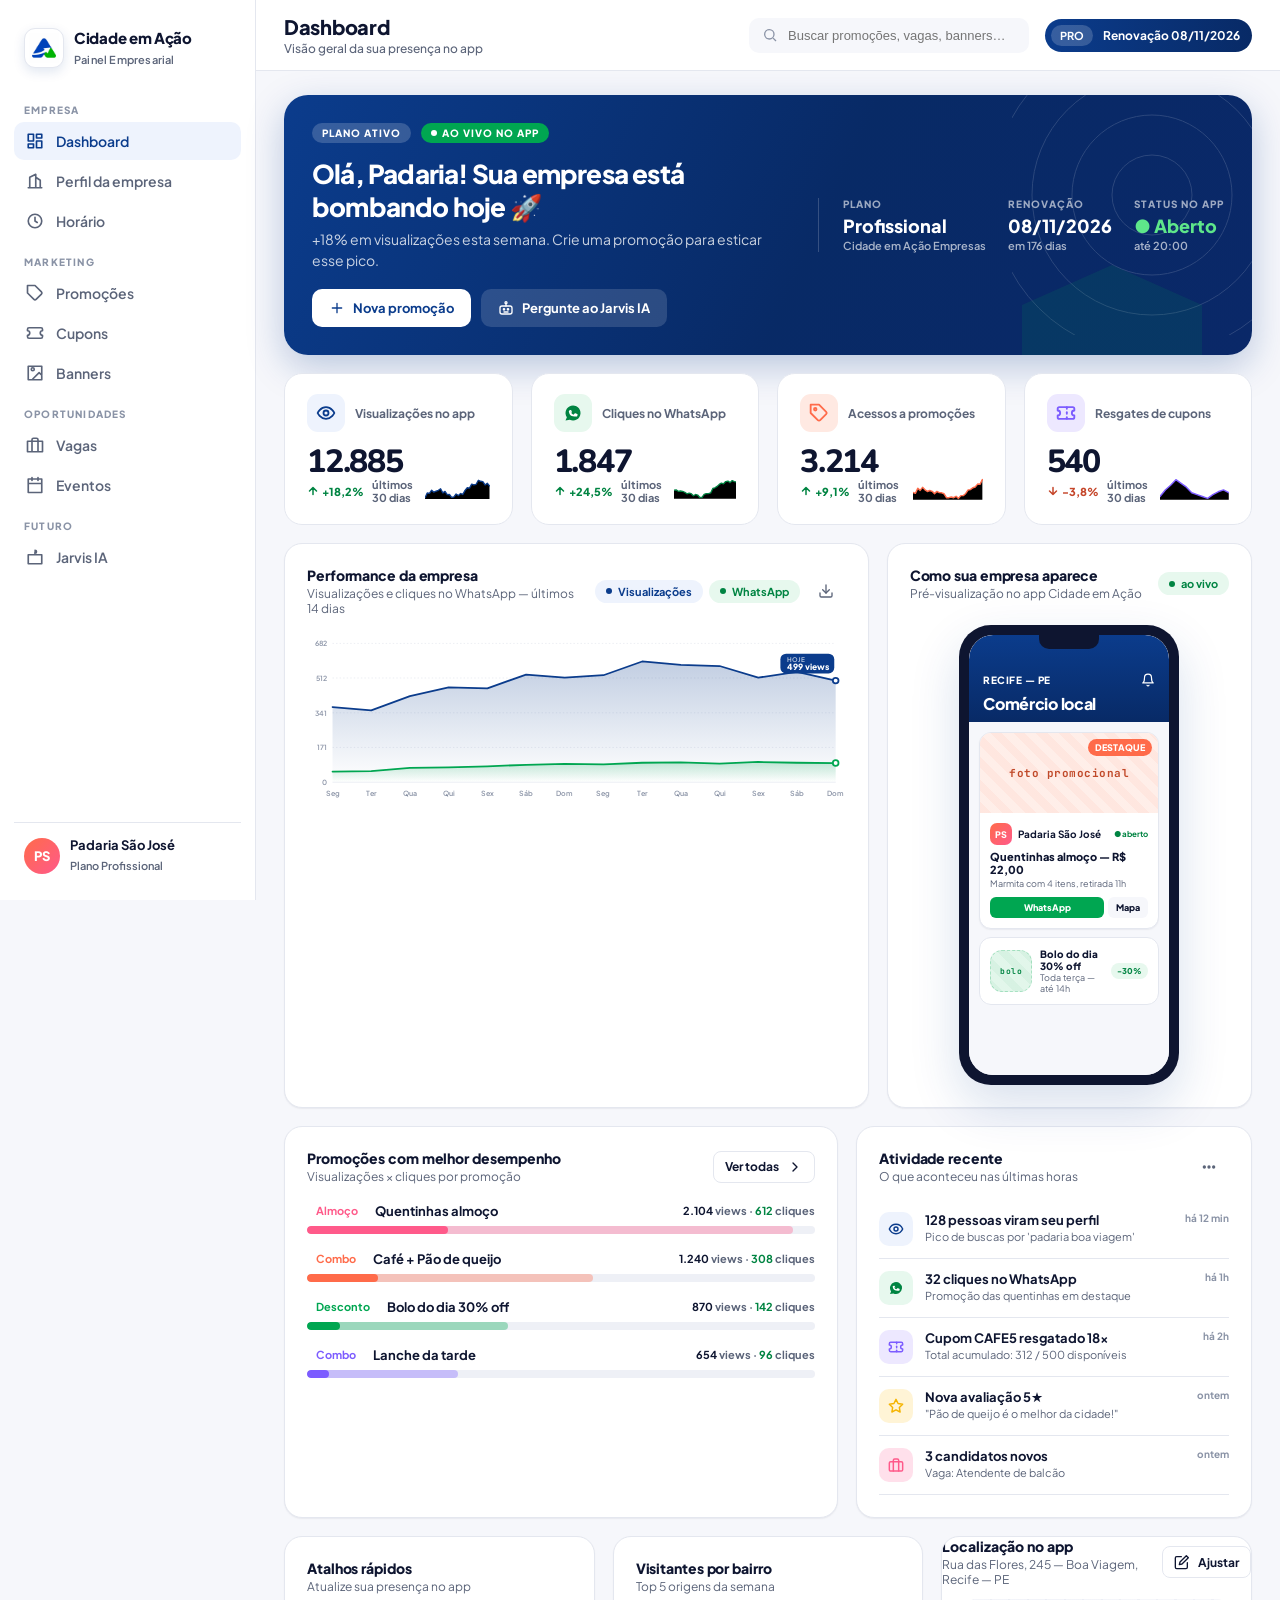
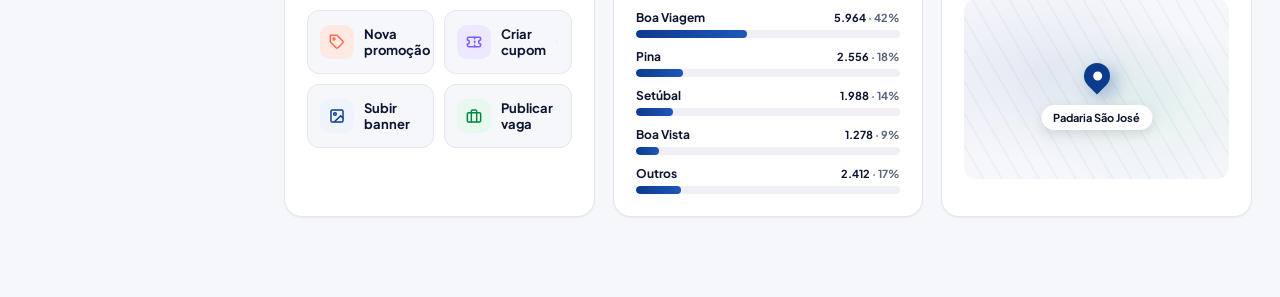
==== commit 47dc570e: "sad" ====
--- a/index.html
+++ b/index.html
@@ -1,186 +1,697 @@
-<!DOCTYPE html>
-<html>
+<!doctype html>
+<html lang="pt-BR">
 <head>
-  <meta charset="utf-8">
-  <title>Cidade em Ação — Painel Empresarial</title>
-  <style>
-    * { margin: 0; padding: 0; box-sizing: border-box; }
-    body { background: #faf9f5; display: flex; align-items: center; justify-content: center; min-height: 100vh; font-family: -apple-system, BlinkMacSystemFont, sans-serif; }
-    #__bundler_loading { position: fixed; bottom: 20px; right: 20px; font: 13px/1.4 -apple-system, BlinkMacSystemFont, sans-serif; color: #666; background: #fff; padding: 8px 14px; border-radius: 8px; box-shadow: 0 1px 4px rgba(0,0,0,0.12); z-index: 10000; }
-    #__bundler_thumbnail { position: fixed; inset: 0; width: 100%; height: 100%; display: flex; align-items: center; justify-content: center; background: #faf9f5; z-index: 9999; }
-    #__bundler_thumbnail svg { width: 100%; height: 100%; object-fit: contain; }
-    #__bundler_placeholder { color: #999; font-size: 14px; }
-  </style>
-  <noscript>
-    <style>#__bundler_loading { display: none; }</style>
-    <div style="position:fixed;bottom:12px;left:12px;font:13px/1.4 -apple-system,BlinkMacSystemFont,sans-serif;color:#999;background:rgba(255,255,255,0.9);padding:6px 12px;border-radius:6px;box-shadow:0 1px 4px rgba(0,0,0,0.08);z-index:10000;">
-      This page requires JavaScript to display.
-    </div>
-  </noscript>
+<meta charset="utf-8">
+<meta name="viewport" content="width=1440">
+<title>Cidade em Ação — Painel Empresarial</title>
+<link href="https://fonts.googleapis.com/css2?family=Plus+Jakarta+Sans:wght@400;500;600;700;800&family=Nunito:wght@600;700;800;900&family=JetBrains+Mono:wght@500;700&display=swap" rel="stylesheet">
+<style>
+/* Cidade em Ação — Painel Empresarial */
+:root {
+  /* Brand */
+  --brand-blue: #0B3C8C;
+  --brand-blue-dark: #082a66;
+  --brand-blue-light: #1f56b8;
+  --brand-blue-50: #eef3fd;
+  --brand-blue-100: #dde8fb;
+
+  --brand-green: #00A651;
+  --brand-green-dark: #008442;
+  --brand-green-light: #2ec875;
+  --brand-green-50: #e7f8ee;
+
+  /* Accents (mantém vocabulário do app) */
+  --accent-orange: #ff6b4a;
+  --accent-purple: #7c5cff;
+  --accent-yellow: #f5b400;
+  --accent-pink:  #ff5a8a;
+  --accent-cyan:  #20b8d4;
+
+  /* Surfaces */
+  --bg: #f6f7fb;
+  --bg-2: #eef0f6;
+  --surface: #ffffff;
+  --surface-2: #fafbff;
+  --border: #e4e7ef;
+  --border-strong: #cfd4e0;
+
+  /* Text */
+  --text: #0e1530;
+  --text-muted: #5b6479;
+  --text-soft: #8a93a6;
+
+  /* Effects */
+  --shadow-sm: 0 1px 2px rgba(14,21,48,.04), 0 1px 0 rgba(14,21,48,.02);
+  --shadow-md: 0 4px 16px rgba(14,21,48,.06), 0 1px 0 rgba(14,21,48,.02);
+  --shadow-lg: 0 20px 50px rgba(11,60,140,.16);
+  --radius-sm: 8px;
+  --radius:    12px;
+  --radius-lg: 18px;
+  --radius-xl: 24px;
+
+  /* Density */
+  --gap: 18px;
+  --pad: 22px;
+  --row: 56px;
+
+  font-family: 'Plus Jakarta Sans', system-ui, -apple-system, Segoe UI, Roboto, sans-serif;
+}
+
+[data-density="compact"] {
+  --gap: 12px;
+  --pad: 16px;
+  --row: 48px;
+}
+
+* { box-sizing: border-box; }
+html, body { margin: 0; padding: 0; background: var(--bg); color: var(--text); }
+body { font-family: 'Plus Jakarta Sans', system-ui, sans-serif; -webkit-font-smoothing: antialiased; }
+button { font-family: inherit; cursor: pointer; }
+a { color: inherit; text-decoration: none; }
+
+/* ----- App shell ----- */
+.app {
+  display: grid;
+  grid-template-columns: 256px 1fr;
+  min-height: 100vh;
+}
+.app[data-collapsed="true"] { grid-template-columns: 76px 1fr; }
+
+/* ----- Sidebar ----- */
+.sb {
+  background: var(--surface);
+  border-right: 1px solid var(--border);
+  padding: 22px 14px;
+  display: flex; flex-direction: column;
+  position: sticky; top: 0; height: 100vh;
+}
+.sb-logo {
+  display: flex; align-items: center; gap: 10px;
+  padding: 6px 10px 22px;
+}
+.sb-logo-mark {
+  width: 38px; height: 38px; border-radius: 11px;
+  background: linear-gradient(135deg, var(--brand-blue) 0%, var(--brand-blue-light) 60%, var(--brand-green) 130%);
+  display: grid; place-items: center;
+  color: #fff; font-weight: 800; font-size: 18px;
+  box-shadow: 0 6px 16px rgba(11,60,140,.25);
+  position: relative; flex-shrink: 0;
+}
+.sb-logo-mark::after {
+  content: ""; position: absolute; bottom: -3px; right: -3px;
+  width: 14px; height: 14px; border-radius: 50%;
+  background: var(--brand-green);
+  border: 2.5px solid var(--surface);
+}
+.sb-logo-text { line-height: 1.05; }
+.sb-logo-text b { display:block; font-size: 15px; font-weight: 800; letter-spacing: -.3px; }
+.sb-logo-text span { font-size: 11px; color: var(--text-muted); font-weight: 600; letter-spacing: .2px; }
+
+.sb-section { font-size: 10px; font-weight: 800; color: var(--text-soft); letter-spacing: 1.2px; padding: 12px 10px 6px; text-transform: uppercase; }
+.sb-nav { display: flex; flex-direction: column; gap: 2px; }
+.sb-item {
+  display: flex; align-items: center; gap: 12px;
+  padding: 10px 12px; border-radius: 10px;
+  font-size: 14px; font-weight: 600; color: var(--text-muted);
+  background: none; border: 0; text-align: left; width: 100%;
+  position: relative;
+}
+.sb-item:hover { background: var(--bg); color: var(--text); }
+.sb-item.active {
+  background: var(--brand-blue-50);
+  color: var(--brand-blue);
+}
+.sb-item.active::before {
+  content: ""; position: absolute; left: -14px; top: 8px; bottom: 8px;
+  width: 3px; background: var(--brand-blue); border-radius: 0 3px 3px 0;
+}
+.sb-item .icn { width: 20px; height: 20px; flex-shrink: 0; }
+.sb-item .badge {
+  margin-left: auto; font-size: 10px; font-weight: 700;
+  background: var(--brand-green); color: #fff;
+  padding: 2px 7px; border-radius: 999px;
+}
+.sb-item .badge.new { background: var(--accent-orange); }
+.sb-item .badge.ia { background: linear-gradient(135deg, var(--accent-purple), var(--accent-pink)); }
+
+.app[data-collapsed="true"] .sb-logo-text,
+.app[data-collapsed="true"] .sb-section,
+.app[data-collapsed="true"] .sb-item span:not(.badge),
+.app[data-collapsed="true"] .sb-item .badge { display: none; }
+.app[data-collapsed="true"] .sb-item { justify-content: center; padding: 12px; }
+
+.sb-foot {
+  margin-top: auto;
+  padding: 14px 10px 4px;
+  border-top: 1px solid var(--border);
+  display: flex; align-items: center; gap: 10px;
+}
+.sb-avatar {
+  width: 36px; height: 36px; border-radius: 50%;
+  background: linear-gradient(135deg, var(--accent-orange), var(--accent-pink));
+  color: #fff; font-weight: 800; display: grid; place-items: center;
+  font-size: 14px; flex-shrink: 0;
+}
+.sb-user { line-height: 1.15; min-width: 0; }
+.sb-user b { font-size: 13px; display:block; font-weight: 700; }
+.sb-user span { font-size: 11px; color: var(--text-muted); font-weight: 600; }
+.app[data-collapsed="true"] .sb-user { display: none; }
+
+/* ----- Topbar ----- */
+.tb {
+  background: var(--surface);
+  border-bottom: 1px solid var(--border);
+  padding: 14px 28px;
+  display: flex; align-items: center; gap: 16px;
+  position: sticky; top: 0; z-index: 10;
+}
+.tb-title h1 { margin: 0; font-size: 20px; font-weight: 800; letter-spacing: -.3px; }
+.tb-title p { margin: 2px 0 0; font-size: 12px; color: var(--text-muted); font-weight: 500; }
+.tb-search {
+  margin-left: auto;
+  display: flex; align-items: center; gap: 8px;
+  background: var(--bg); border-radius: 10px;
+  padding: 8px 12px; width: 280px; border: 1px solid transparent;
+}
+.tb-search:focus-within { background: #fff; border-color: var(--border-strong); }
+.tb-search input { background: none; border: 0; outline: 0; flex: 1; font-size: 13px; color: var(--text); }
+.tb-search .kbd { font-size: 10px; font-weight: 700; color: var(--text-soft); border: 1px solid var(--border-strong); padding: 1px 5px; border-radius: 4px; }
+
+.tb-icon-btn {
+  width: 38px; height: 38px; border-radius: 10px;
+  background: var(--bg); border: 0; display: grid; place-items: center;
+  color: var(--text-muted); position: relative;
+}
+.tb-icon-btn:hover { background: var(--bg-2); color: var(--text); }
+.tb-icon-btn .dot { position: absolute; top: 8px; right: 9px; width: 8px; height: 8px; border-radius: 50%; background: var(--accent-orange); border: 2px solid var(--surface); }
+
+.tb-plan {
+  display: flex; align-items: center; gap: 10px;
+  padding: 6px 12px 6px 6px; border-radius: 999px;
+  background: linear-gradient(90deg, var(--brand-blue) 0%, var(--brand-blue-dark) 100%);
+  color: #fff; font-size: 12px; font-weight: 700;
+}
+.tb-plan .chip { background: rgba(255,255,255,.18); padding: 4px 9px; border-radius: 999px; font-size: 11px; }
+
+/* ----- Main content ----- */
+.main { padding: 24px 28px 80px; max-width: 1500px; }
+.section-head {
+  display: flex; align-items: flex-end; justify-content: space-between;
+  gap: 16px; margin: 0 0 var(--gap);
+}
+.section-head h2 { margin: 0; font-size: 16px; font-weight: 800; letter-spacing: -.2px; }
+.section-head p { margin: 3px 0 0; font-size: 12px; color: var(--text-muted); }
+
+/* ----- Buttons ----- */
+.btn {
+  display: inline-flex; align-items: center; gap: 8px;
+  padding: 10px 16px; border-radius: 10px;
+  font-size: 13px; font-weight: 700;
+  border: 1px solid transparent;
+  background: var(--surface); color: var(--text);
+  border-color: var(--border);
+  transition: transform .06s ease;
+}
+.btn:hover { background: var(--bg); }
+.btn:active { transform: translateY(1px); }
+.btn.primary { background: var(--brand-blue); color: #fff; border-color: var(--brand-blue); }
+.btn.primary:hover { background: var(--brand-blue-dark); }
+.btn.success { background: var(--brand-green); color: #fff; border-color: var(--brand-green); }
+.btn.success:hover { background: var(--brand-green-dark); }
+.btn.ghost { background: transparent; border-color: transparent; color: var(--text-muted); }
+.btn.ghost:hover { background: var(--bg); color: var(--text); }
+.btn.sm { padding: 7px 11px; font-size: 12px; border-radius: 8px; }
+.btn.lg { padding: 13px 22px; font-size: 14px; border-radius: 12px; }
+.btn .icn { width: 16px; height: 16px; }
+
+/* ----- Card ----- */
+.card {
+  background: var(--surface);
+  border: 1px solid var(--border);
+  border-radius: var(--radius-lg);
+  padding: var(--pad);
+  box-shadow: var(--shadow-sm);
+}
+.card.flat { box-shadow: none; }
+.card-head {
+  display: flex; align-items: center; justify-content: space-between;
+  margin-bottom: 16px; gap: 12px;
+}
+.card-head h3 { margin: 0; font-size: 14px; font-weight: 800; letter-spacing: -.1px; }
+.card-head p { margin: 2px 0 0; font-size: 12px; color: var(--text-muted); }
+
+/* ----- Pill / badge ----- */
+.pill {
+  display: inline-flex; align-items: center; gap: 6px;
+  padding: 4px 10px; border-radius: 999px;
+  font-size: 11px; font-weight: 700;
+  background: var(--bg); color: var(--text-muted);
+  border: 1px solid var(--border);
+}
+.pill.blue  { background: var(--brand-blue-50); color: var(--brand-blue); border-color: transparent; }
+.pill.green { background: var(--brand-green-50); color: var(--brand-green-dark); border-color: transparent; }
+.pill.orange { background: #ffe9e2; color: #c14a2a; border-color: transparent; }
+.pill.purple { background: #ede8ff; color: #5739d8; border-color: transparent; }
+.pill.yellow { background: #fff4d6; color: #8a6300; border-color: transparent; }
+.pill.pink   { background: #ffe0eb; color: #c93474; border-color: transparent; }
+.pill .dot { width: 6px; height: 6px; border-radius: 50%; background: currentColor; }
+
+/* ----- Form ----- */
+.field { display: flex; flex-direction: column; gap: 6px; }
+.field label { font-size: 12px; font-weight: 700; color: var(--text); }
+.field .hint { font-size: 11px; color: var(--text-muted); font-weight: 500; }
+.input, .textarea, .select {
+  width: 100%;
+  border: 1px solid var(--border);
+  border-radius: 10px;
+  padding: 11px 13px;
+  font-family: inherit; font-size: 13px; color: var(--text);
+  background: var(--surface);
+  transition: border-color .12s ease, box-shadow .12s ease;
+}
+.input:focus, .textarea:focus, .select:focus {
+  outline: 0;
+  border-color: var(--brand-blue);
+  box-shadow: 0 0 0 3px rgba(11,60,140,.12);
+}
+.textarea { resize: vertical; min-height: 96px; line-height: 1.5; }
+.input-wrap { position: relative; }
+.input-wrap .icn { position: absolute; left: 12px; top: 50%; transform: translateY(-50%); color: var(--text-soft); width: 18px; height: 18px; pointer-events: none; }
+.input-wrap .input { padding-left: 38px; }
+
+/* ----- Toggle ----- */
+.tgl { position: relative; width: 38px; height: 22px; flex-shrink: 0; }
+.tgl input { opacity: 0; width: 0; height: 0; }
+.tgl .slider {
+  position: absolute; inset: 0; background: #cfd4e0; border-radius: 999px;
+  transition: background .15s ease;
+}
+.tgl .slider::after {
+  content: ""; position: absolute; top: 3px; left: 3px;
+  width: 16px; height: 16px; border-radius: 50%; background: #fff;
+  transition: transform .15s ease;
+  box-shadow: 0 1px 3px rgba(0,0,0,.18);
+}
+.tgl input:checked + .slider { background: var(--brand-green); }
+.tgl input:checked + .slider::after { transform: translateX(16px); }
+
+/* ----- Table ----- */
+.tbl { width: 100%; border-collapse: collapse; }
+.tbl th { text-align: left; font-size: 11px; font-weight: 700; color: var(--text-soft); letter-spacing: .5px; text-transform: uppercase; padding: 8px 12px; border-bottom: 1px solid var(--border); }
+.tbl td { padding: 14px 12px; border-bottom: 1px solid var(--border); font-size: 13px; vertical-align: middle; }
+.tbl tr:last-child td { border-bottom: 0; }
+.tbl tr:hover td { background: var(--bg); }
+
+/* ----- Utilities ----- */
+.row { display: flex; align-items: center; gap: var(--gap); }
+.col { display: flex; flex-direction: column; gap: var(--gap); }
+.grow { flex: 1; min-width: 0; }
+.spacer { flex: 1; }
+.divider { height: 1px; background: var(--border); margin: var(--gap) 0; border: 0; }
+
+.grid { display: grid; gap: var(--gap); }
+.g-2 { grid-template-columns: repeat(2, minmax(0,1fr)); }
+.g-3 { grid-template-columns: repeat(3, minmax(0,1fr)); }
+.g-4 { grid-template-columns: repeat(4, minmax(0,1fr)); }
+.g-5 { grid-template-columns: repeat(5, minmax(0,1fr)); }
+.g-7 { grid-template-columns: repeat(7, minmax(0,1fr)); }
+.g-12 { grid-template-columns: repeat(12, minmax(0,1fr)); }
+
+.mono { font-family: 'JetBrains Mono', ui-monospace, Menlo, monospace; }
+
+.tag-cat {
+  display: inline-flex; align-items: center; gap: 6px;
+  padding: 4px 9px; border-radius: 6px; font-size: 11px; font-weight: 700;
+}
+
+/* ----- KPI cards (dashboard) ----- */
+.kpi {
+  background: var(--surface);
+  border: 1px solid var(--border);
+  border-radius: var(--radius-lg);
+  padding: 20px 22px;
+  display: flex; flex-direction: column; gap: 14px;
+  position: relative; overflow: hidden;
+}
+.kpi-head { display: flex; align-items: center; gap: 10px; }
+.kpi-icon { width: 38px; height: 38px; border-radius: 11px; display: grid; place-items: center; flex-shrink: 0; }
+.kpi-label { font-size: 12px; font-weight: 700; color: var(--text-muted); }
+.kpi-value { font-size: 32px; font-weight: 800; letter-spacing: -1.2px; line-height: 1; font-family: 'Nunito', 'Plus Jakarta Sans', sans-serif; }
+.kpi-foot { display: flex; align-items: center; gap: 8px; font-size: 11px; font-weight: 700; color: var(--text-muted); }
+.kpi-trend { display:inline-flex; align-items:center; gap:3px; font-weight:800; }
+.kpi-trend.up   { color: var(--brand-green-dark); }
+.kpi-trend.down { color: #c5462a; }
+.kpi-spark { position: absolute; right: 0; bottom: 0; opacity: .5; }
+
+/* ----- Donuts/charts ----- */
+.bar-bg { height: 8px; background: var(--bg-2); border-radius: 999px; overflow: hidden; }
+.bar-fill { height: 100%; border-radius: 999px; background: var(--brand-blue); transition: width .3s ease; }
+
+/* ----- Map placeholder ----- */
+.map-stub {
+  border-radius: var(--radius);
+  background:
+    radial-gradient(ellipse at 30% 40%, rgba(11,60,140,.08), transparent 60%),
+    radial-gradient(ellipse at 70% 60%, rgba(0,166,81,.07), transparent 55%),
+    repeating-linear-gradient(60deg, #eef0f6, #eef0f6 2px, #f6f7fb 2px, #f6f7fb 16px),
+    #f6f7fb;
+  position: relative; overflow: hidden;
+}
+.map-pin {
+  position: absolute; width: 26px; height: 26px;
+  display: grid; place-items: center;
+  border-radius: 50% 50% 50% 0;
+  transform: rotate(-45deg);
+  background: var(--brand-blue);
+  box-shadow: 0 8px 18px rgba(11,60,140,.35);
+}
+.map-pin::after { content:""; width: 9px; height: 9px; background: #fff; border-radius: 50%; }
+
+/* ----- Image placeholder ----- */
+.img-ph {
+  background:
+    repeating-linear-gradient(45deg, rgba(11,60,140,.06), rgba(11,60,140,.06) 8px, rgba(11,60,140,.02) 8px, rgba(11,60,140,.02) 16px),
+    var(--brand-blue-50);
+  border-radius: var(--radius);
+  display: grid; place-items: center;
+  color: var(--brand-blue);
+  font-family: 'JetBrains Mono', monospace; font-size: 11px; font-weight: 700;
+  letter-spacing: .5px;
+  border: 1px dashed rgba(11,60,140,.25);
+}
+.img-ph.green {
+  background:
+    repeating-linear-gradient(45deg, rgba(0,166,81,.07), rgba(0,166,81,.07) 8px, rgba(0,166,81,.02) 8px, rgba(0,166,81,.02) 16px),
+    var(--brand-green-50);
+  color: var(--brand-green-dark);
+  border-color: rgba(0,166,81,.25);
+}
+.img-ph.orange { background: repeating-linear-gradient(45deg, rgba(255,107,74,.08), rgba(255,107,74,.08) 8px, rgba(255,107,74,.02) 8px, rgba(255,107,74,.02) 16px), #fff1ec; color: #c14a2a; border-color: rgba(255,107,74,.3); }
+.img-ph.purple { background: repeating-linear-gradient(45deg, rgba(124,92,255,.08), rgba(124,92,255,.08) 8px, rgba(124,92,255,.02) 8px, rgba(124,92,255,.02) 16px), #ede8ff; color: #5739d8; border-color: rgba(124,92,255,.3); }
+
+/* ----- Phone preview (mostra como aparece no app) ----- */
+.phone-prev {
+  width: 220px; height: 460px;
+  background: #0e1530;
+  border-radius: 32px;
+  padding: 10px;
+  box-shadow: var(--shadow-lg);
+  position: relative;
+}
+.phone-prev::before {
+  content: ""; position: absolute;
+  top: 10px; left: 50%; transform: translateX(-50%);
+  width: 60px; height: 14px; background: #0e1530; border-radius: 0 0 10px 10px; z-index: 3;
+}
+.phone-prev .scr {
+  width: 100%; height: 100%; background: var(--bg);
+  border-radius: 24px; overflow: hidden; position: relative;
+}
+
+/* ----- Animations ----- */
+@keyframes pulse-soft {
+  0%, 100% { opacity: 1; }
+  50%      { opacity: .55; }
+}
+.pulse { animation: pulse-soft 2s ease-in-out infinite; }
+
+@keyframes slide-up {
+  from { opacity: 0; transform: translateY(8px); }
+  to   { opacity: 1; transform: translateY(0); }
+}
+.fade-in { animation: slide-up .25s ease both; }
+
+/* Scrollbar */
+::-webkit-scrollbar { width: 10px; height: 10px; }
+::-webkit-scrollbar-thumb { background: #d9dde6; border-radius: 8px; border: 2px solid var(--bg); }
+::-webkit-scrollbar-thumb:hover { background: #c7ccd6; }
+::-webkit-scrollbar-track { background: transparent; }
+
+
+/* ===== Layout (CSS-only navigation via :target) ===== */
+body { margin: 0; background: var(--bg); min-height: 100vh; }
+
+.app-shell { display: grid; grid-template-columns: 256px 1fr; min-height: 100vh; }
+
+.sidebar {
+  background: var(--surface);
+  border-right: 1px solid var(--border);
+  padding: 22px 14px;
+  position: sticky; top: 0; height: 100vh;
+  overflow-y: auto;
+  display: flex; flex-direction: column;
+}
+.brand { display: flex; align-items: center; gap: 10px; padding: 6px 10px 22px; }
+.brand-mark { width: 40px; height: 40px; border-radius: 11px; background: #fff; padding: 4px; display: grid; place-items: center; border: 1px solid var(--border); box-shadow: 0 4px 12px rgba(11,60,140,.12); flex-shrink: 0; }
+.brand-mark img { width: 100%; height: 100%; object-fit: contain; }
+.brand-text b { display: block; font-size: 15px; font-weight: 800; letter-spacing: -.3px; }
+.brand-text span { font-size: 11px; color: var(--text-muted); font-weight: 600; letter-spacing: .2px; }
+
+.nav-section { font-size: 10px; font-weight: 800; color: var(--text-soft); letter-spacing: 1.2px; padding: 14px 10px 6px; text-transform: uppercase; }
+.nav-item { display: flex; align-items: center; gap: 12px; padding: 10px 12px; border-radius: 10px; font-size: 14px; font-weight: 600; color: var(--text-muted); text-decoration: none; position: relative; margin-bottom: 2px; }
+.nav-item:hover { background: var(--bg); color: var(--text); }
+.nav-item svg { flex-shrink: 0; }
+
+.sidebar-footer { margin-top: auto; padding: 14px 10px 4px; border-top: 1px solid var(--border); display: flex; align-items: center; gap: 10px; }
+.sf-avatar { width: 36px; height: 36px; border-radius: 50%; background: linear-gradient(135deg, var(--accent-orange), var(--accent-pink)); color: #fff; font-weight: 800; display: grid; place-items: center; font-size: 13px; flex-shrink: 0; }
+.sf-user b { display: block; font-size: 13px; font-weight: 700; }
+.sf-user span { font-size: 11px; color: var(--text-muted); font-weight: 600; }
+
+/* Topbar */
+.topbar { background: var(--surface); border-bottom: 1px solid var(--border); padding: 14px 28px; display: flex; align-items: center; gap: 16px; position: sticky; top: 0; z-index: 10; }
+.tb-title h1 { margin: 0; font-size: 20px; font-weight: 800; letter-spacing: -.3px; }
+.tb-title p { margin: 2px 0 0; font-size: 12px; color: var(--text-muted); font-weight: 500; }
+.tb-search { margin-left: auto; display: flex; align-items: center; gap: 8px; background: var(--bg); border-radius: 10px; padding: 8px 12px; width: 280px; color: var(--text-soft); }
+.tb-search input { background: none; border: 0; outline: 0; flex: 1; font-size: 13px; color: var(--text); }
+.tb-plan { display: flex; align-items: center; gap: 10px; padding: 6px 12px 6px 6px; border-radius: 999px; background: linear-gradient(90deg, var(--brand-blue) 0%, var(--brand-blue-dark) 100%); color: #fff; font-size: 12px; font-weight: 700; }
+.tb-plan .chip { background: rgba(255,255,255,.18); padding: 4px 9px; border-radius: 999px; font-size: 11px; }
+
+/* ===== Page show/hide via :target ===== */
+.page { display: none; }
+.page:target { display: block; }
+/* Default: dashboard visible when no hash is present (modern browsers via :has) */
+.app-shell:not(:has(.page:target)) #dashboard { display: block; }
+
+/* Active state in sidebar based on which page is targeted */
+.app-shell:has(#perfil:target) .nav-perfil,
+.app-shell:has(#horarios:target) .nav-horarios,
+.app-shell:has(#promocoes:target) .nav-promocoes,
+.app-shell:has(#cupons:target) .nav-cupons,
+.app-shell:has(#banners:target) .nav-banners,
+.app-shell:has(#vagas:target) .nav-vagas,
+.app-shell:has(#eventos:target) .nav-eventos,
+.app-shell:has(#jarvis:target) .nav-jarvis,
+.app-shell:has(#dashboard:target) .nav-dashboard,
+.app-shell:not(:has(.page:target)) .nav-dashboard {
+  background: var(--brand-blue-50);
+  color: var(--brand-blue);
+}
+
+/* Smooth scroll & focus styles */
+html { scroll-behavior: smooth; }
+.nav-item:focus { outline: 2px solid var(--brand-blue); outline-offset: 2px; }
+
+/* ===== Responsive ===== */
+
+
+
+
+</style>
 </head>
 <body>
-  <div id="__bundler_thumbnail">
-<svg xmlns="http://www.w3.org/2000/svg" viewBox="0 0 600 600">
-  <rect width="600" height="600" fill="#f6f7fb"></rect>
-  <g transform="translate(220,220)">
-    <rect width="160" height="160" rx="32" fill="#fff" stroke="#e4e7ef" stroke-width="2"></rect>
-    <g transform="translate(28,28)">
-      <path d="M 52 0 L 100 100 L 4 100 Z" fill="#0B3C8C"></path>
-      <path d="M 75 48 L 104 100 L 46 100 Z" fill="#00A651"></path>
-      <path d="M 12 76 Q 48 60 76 42 L 68 36 L 92 32 L 84 56 L 78 48 Q 52 64 18 84 Z" fill="#fff"></path>
-    </g>
-  </g>
-</svg>
+<div class="app-shell">
+  <aside class="sidebar">
+    <div class="brand">
+      <div class="brand-mark"><img src="[data-uri]" alt="Cidade em Ação"></div>
+      <div class="brand-text"><b>Cidade em Ação</b><span>Painel Empresarial</span></div>
+    </div>
+    <nav>
+  <div class="nav-group">
+    <div class="nav-section">Empresa</div>
+    <a href="#dashboard" class="nav-item nav-dashboard">
+        <svg width="18" height="18" viewBox="0 0 24 24" fill="none" stroke="currentColor" stroke-width="2.2" stroke-linecap="round" stroke-linejoin="round"><path d="M3 3h7v9H3zm11 0h7v5h-7zm0 9h7v9h-7zM3 16h7v5H3z"/></svg>
+        <span>Dashboard</span>
+      </a><a href="#perfil" class="nav-item nav-perfil">
+        <svg width="18" height="18" viewBox="0 0 24 24" fill="none" stroke="currentColor" stroke-width="2.2" stroke-linecap="round" stroke-linejoin="round"><path d="M3 21h18M5 21V7l8-4v18M19 21V11l-6-4"/></svg>
+        <span>Perfil da empresa</span>
+      </a><a href="#horarios" class="nav-item nav-horarios">
+        <svg width="18" height="18" viewBox="0 0 24 24" fill="none" stroke="currentColor" stroke-width="2.2" stroke-linecap="round" stroke-linejoin="round"><path d="M12 21a9 9 0 1 1 0-18 9 9 0 0 1 0 18zm0-14v5l3 2"/></svg>
+        <span>Horário</span>
+      </a>
+  </div>
+
+  <div class="nav-group">
+    <div class="nav-section">Marketing</div>
+    <a href="#promocoes" class="nav-item nav-promocoes">
+        <svg width="18" height="18" viewBox="0 0 24 24" fill="none" stroke="currentColor" stroke-width="2.2" stroke-linecap="round" stroke-linejoin="round"><path d="M20.59 13.41 13.42 20.58a2 2 0 0 1-2.83 0L2 12V2h10l8.59 8.59a2 2 0 0 1 0 2.82z"/></svg>
+        <span>Promoções</span>
+      </a><a href="#cupons" class="nav-item nav-cupons">
+        <svg width="18" height="18" viewBox="0 0 24 24" fill="none" stroke="currentColor" stroke-width="2.2" stroke-linecap="round" stroke-linejoin="round"><path d="M2 9a3 3 0 0 1 0 6v2a2 2 0 0 0 2 2h16a2 2 0 0 0 2-2v-2a3 3 0 0 1 0-6V7a2 2 0 0 0-2-2H4a2 2 0 0 0-2 2z"/></svg>
+        <span>Cupons</span>
+      </a><a href="#banners" class="nav-item nav-banners">
+        <svg width="18" height="18" viewBox="0 0 24 24" fill="none" stroke="currentColor" stroke-width="2.2" stroke-linecap="round" stroke-linejoin="round"><path d="M3 3h18v18H3zM9 9a2 2 0 1 0 0-4 2 2 0 0 0 0 4zM21 15l-3.5-3.5L9 20"/></svg>
+        <span>Banners</span>
+      </a>
+  </div>
+
+  <div class="nav-group">
+    <div class="nav-section">Oportunidades</div>
+    <a href="#vagas" class="nav-item nav-vagas">
+        <svg width="18" height="18" viewBox="0 0 24 24" fill="none" stroke="currentColor" stroke-width="2.2" stroke-linecap="round" stroke-linejoin="round"><path d="M2 7h20v14H2zM16 21V5a2 2 0 0 0-2-2h-4a2 2 0 0 0-2 2v16"/></svg>
+        <span>Vagas</span>
+      </a><a href="#eventos" class="nav-item nav-eventos">
+        <svg width="18" height="18" viewBox="0 0 24 24" fill="none" stroke="currentColor" stroke-width="2.2" stroke-linecap="round" stroke-linejoin="round"><path d="M3 4h18v18H3zM16 2v4M8 2v4M3 10h18"/></svg>
+        <span>Eventos</span>
+      </a>
+  </div>
+
+  <div class="nav-group">
+    <div class="nav-section">Futuro</div>
+    <a href="#jarvis" class="nav-item nav-jarvis">
+        <svg width="18" height="18" viewBox="0 0 24 24" fill="none" stroke="currentColor" stroke-width="2.2" stroke-linecap="round" stroke-linejoin="round"><path d="M3 9h18v12H3zM12 5V9M12 3a2 2 0 0 1 0 4"/></svg>
+        <span>Jarvis IA</span>
+      </a>
+  </div>
+</nav>
+    <div class="sidebar-footer">
+      <div class="sf-avatar">PS</div>
+      <div class="sf-user"><b>Padaria São José</b><span>Plano Profissional</span></div>
+    </div>
+  </aside>
+  <main>
+    <section class="page" id="dashboard">
+  <header class="topbar">
+    <div class="tb-title">
+      <h1>Dashboard</h1>
+      <p>Visão geral da sua presença no app</p>
+    </div>
+    <div class="tb-search">
+      <svg width="16" height="16" viewBox="0 0 24 24" fill="none" stroke="currentColor" stroke-width="2"><circle cx="11" cy="11" r="7"/><path d="m21 21-4.3-4.3"/></svg>
+      <input placeholder="Buscar promoções, vagas, banners…" disabled>
+    </div>
+    <span class="tb-plan"><span class="chip">PRO</span> Renovação 08/11/2026</span>
+  </header>
+  <div class="main"><div class="col" style="gap: var(--gap);"><div style="background: linear-gradient(115deg, var(--brand-blue) 0%, var(--brand-blue-dark) 55%, #0a2868 100%); border-radius: var(--radius-xl); padding: 28px; color: rgb(255, 255, 255); position: relative; overflow: hidden; box-shadow: rgba(11, 60, 140, 0.25) 0px 12px 36px;"><svg width="280" height="280" viewBox="0 0 280 280" style="position: absolute; right: -40px; top: -40px; opacity: 0.14;"><circle cx="140" cy="140" r="120" fill="none" stroke="#fff" stroke-width="1"></circle><circle cx="140" cy="140" r="80" fill="none" stroke="#fff" stroke-width="1"></circle><circle cx="140" cy="140" r="40" fill="none" stroke="#fff" stroke-width="1"></circle><circle cx="140" cy="140" r="160" fill="none" stroke="#fff" stroke-width="1"></circle></svg><svg width="200" height="200" viewBox="0 0 200 200" style="position: absolute; right: 40px; bottom: -100px; opacity: 0.12;"><polygon points="100,10 190,50 190,150 100,190 10,150 10,50" fill="var(--brand-green)"></polygon></svg><div style="display: flex; align-items: center; justify-content: space-between; gap: 24px; position: relative;"><div style="flex: 1 1 0%; min-width: 0px;"><div style="display: flex; align-items: center; gap: 10px; margin-bottom: 14px;"><span style="padding: 4px 10px; border-radius: 999px; background: rgba(255, 255, 255, 0.18); font-size: 10px; font-weight: 800; letter-spacing: 1px;">PLANO ATIVO</span><span style="padding: 4px 10px; border-radius: 999px; background: var(--brand-green); font-size: 10px; font-weight: 800; letter-spacing: 1px; display: inline-flex; align-items: center; gap: 5px;"><span class="pulse" style="width: 6px; height: 6px; border-radius: 50px; background: rgb(255, 255, 255);"></span> AO VIVO NO APP</span></div><h2 style="font-size: 26px; font-weight: 800; letter-spacing: -0.8px; margin: 0px 0px 6px;">Olá, Padaria! Sua empresa está bombando hoje 🚀</h2><p style="font-size: 14px; color: rgba(255, 255, 255, 0.78); margin: 0px; max-width: 540px; line-height: 1.5;">+18% em visualizações esta semana. Crie uma promoção para esticar esse pico.</p><div style="display: flex; gap: 10px; margin-top: 18px;"><button class="btn" style="background: rgb(255, 255, 255); color: var(--brand-blue); border-color: transparent;"><svg class="icn" width="14" height="14" viewBox="0 0 24 24" fill="none" stroke="currentColor" stroke-width="2" stroke-linecap="round" stroke-linejoin="round"><path d="M12 5v14M5 12h14"></path></svg> Nova promoção</button><button class="btn ghost" style="color: rgb(255, 255, 255); background: rgba(255, 255, 255, 0.14);"><svg class="icn" width="14" height="14" viewBox="0 0 24 24" fill="none" stroke="currentColor" stroke-width="2" stroke-linecap="round" stroke-linejoin="round"><rect x="3" y="9" width="18" height="12" rx="3"></rect><circle cx="9" cy="14" r="1" fill="currentColor"></circle><circle cx="15" cy="14" r="1" fill="currentColor"></circle><path d="M9 18h6"></path><path d="M12 5V9"></path><circle cx="12" cy="4" r="1.5"></circle></svg> Pergunte ao Jarvis IA</button></div></div><div style="display: grid; grid-template-columns: repeat(3, auto); gap: 22px; padding-left: 24px; border-left: 1px solid rgba(255, 255, 255, 0.18);"><div><div style="font-size: 10px; font-weight: 800; letter-spacing: 1px; color: rgba(255, 255, 255, 0.6);">PLANO</div><div style="font-size: 18px; font-weight: 800; margin-top: 4px; color: rgb(255, 255, 255);">Profissional</div><div style="font-size: 11px; color: rgba(255, 255, 255, 0.65); margin-top: 2px; font-weight: 600;">Cidade em Ação Empresas</div></div><div><div style="font-size: 10px; font-weight: 800; letter-spacing: 1px; color: rgba(255, 255, 255, 0.6);">RENOVAÇÃO</div><div style="font-size: 18px; font-weight: 800; margin-top: 4px; color: rgb(255, 255, 255);">08/11/2026</div><div style="font-size: 11px; color: rgba(255, 255, 255, 0.65); margin-top: 2px; font-weight: 600;">em 176 dias</div></div><div><div style="font-size: 10px; font-weight: 800; letter-spacing: 1px; color: rgba(255, 255, 255, 0.6);">STATUS NO APP</div><div style="font-size: 18px; font-weight: 800; margin-top: 4px; color: rgb(94, 230, 138);">● Aberto</div><div style="font-size: 11px; color: rgba(255, 255, 255, 0.65); margin-top: 2px; font-weight: 600;">até 20:00</div></div></div></div></div><div class="grid g-4"><div class="kpi"><div class="kpi-head"><div class="kpi-icon" style="background: var(--brand-blue-50); color: var(--brand-blue);"><svg class="icn" width="20" height="20" viewBox="0 0 24 24" fill="none" stroke="currentColor" stroke-width="2.2" stroke-linecap="round" stroke-linejoin="round"><path d="M2 12s3-7 10-7 10 7 10 7-3 7-10 7-10-7-10-7"></path><circle cx="12" cy="12" r="3"></circle></svg></div><span class="kpi-label">Visualizações no app</span></div><div style="display: flex; align-items: flex-end; justify-content: space-between; gap: 12px;"><div><div class="kpi-value">12.885</div><div class="kpi-foot"><span class="kpi-trend up"><svg class="icn" width="12" height="12" viewBox="0 0 24 24" fill="none" stroke="currentColor" stroke-width="3" stroke-linecap="round" stroke-linejoin="round"><path d="m12 19V5M5 12l7-7 7 7"></path></svg>+18,2%</span><span>últimos 30 dias</span></div></div><svg width="96" height="30" viewBox="0 0 96 30"><defs><linearGradient id="spark-ar(--brand-blue)" x1="0" x2="0" y1="0" y2="1"><stop offset="0%" stop-color="var(--brand-blue)" stop-opacity=".22"></stop><stop offset="100%" stop-color="var(--brand-blue)" stop-opacity="0"></stop></linearGradient></defs><path d="M0.0,28.0 L3.3,21.0 L6.6,21.5 L9.9,16.8 L13.2,19.7 L16.6,18.2 L19.9,16.9 L23.2,14.7 L26.5,20.7 L29.8,18.5 L33.1,23.3 L36.4,23.2 L39.7,27.5 L43.0,26.8 L46.3,22.4 L49.7,24.6 L53.0,21.7 L56.3,23.1 L59.6,17.0 L62.9,13.1 L66.2,13.6 L69.5,7.7 L72.8,9.0 L76.1,8.0 L79.4,2.0 L82.8,3.5 L86.1,4.0 L89.4,9.0 L92.7,6.5 L96.0,10.3 L96,30 L0,30 Z" fill="url(#spark-ar(--brand-blue))"></path><path d="M0.0,28.0 L3.3,21.0 L6.6,21.5 L9.9,16.8 L13.2,19.7 L16.6,18.2 L19.9,16.9 L23.2,14.7 L26.5,20.7 L29.8,18.5 L33.1,23.3 L36.4,23.2 L39.7,27.5 L43.0,26.8 L46.3,22.4 L49.7,24.6 L53.0,21.7 L56.3,23.1 L59.6,17.0 L62.9,13.1 L66.2,13.6 L69.5,7.7 L72.8,9.0 L76.1,8.0 L79.4,2.0 L82.8,3.5 L86.1,4.0 L89.4,9.0 L92.7,6.5 L96.0,10.3" fill="none" stroke="var(--brand-blue)" stroke-width="2" stroke-linecap="round" stroke-linejoin="round"></path></svg></div></div><div class="kpi"><div class="kpi-head"><div class="kpi-icon" style="background: var(--brand-green-50); color: var(--brand-green-dark);"><svg class="icn" width="20" height="20" viewBox="0 0 24 24" fill="none" stroke="currentColor" stroke-width="2.2" stroke-linecap="round" stroke-linejoin="round"><path d="M3 21l1.65-3.8a9 9 0 1 1 3.4 2.9z" fill="currentColor" stroke="none"></path><path d="M9 10c.5 2 1.5 3 3.5 4l1.5-1.5c.3-.3.7-.4 1-.2l2 .8c.4.2.6.6.5 1l-.4 1.5c-.1.4-.5.7-.9.7C9.5 16.3 7.7 14.5 7 9.8c-.1-.4.2-.8.6-.9L9 8.5c.4-.1.8.1 1 .5l.8 2c.1.3 0 .7-.2 1z" fill="#fff" stroke="none"></path></svg></div><span class="kpi-label">Cliques no WhatsApp</span></div><div style="display: flex; align-items: flex-end; justify-content: space-between; gap: 12px;"><div><div class="kpi-value">1.847</div><div class="kpi-foot"><span class="kpi-trend up"><svg class="icn" width="12" height="12" viewBox="0 0 24 24" fill="none" stroke="currentColor" stroke-width="3" stroke-linecap="round" stroke-linejoin="round"><path d="m12 19V5M5 12l7-7 7 7"></path></svg>+24,5%</span><span>últimos 30 dias</span></div></div><svg width="96" height="30" viewBox="0 0 96 30"><defs><linearGradient id="spark-ar(--brand-green-dark)" x1="0" x2="0" y1="0" y2="1"><stop offset="0%" stop-color="var(--brand-green-dark)" stop-opacity=".22"></stop><stop offset="100%" stop-color="var(--brand-green-dark)" stop-opacity="0"></stop></linearGradient></defs><path d="M0.0,16.8 L3.3,16.4 L6.6,18.5 L9.9,18.1 L13.2,18.5 L16.6,20.0 L19.9,22.4 L23.2,21.5 L26.5,22.2 L29.8,25.4 L33.1,23.4 L36.4,24.3 L39.7,28.0 L43.0,28.0 L46.3,23.2 L49.7,22.1 L53.0,22.0 L56.3,21.0 L59.6,14.1 L62.9,13.2 L66.2,11.0 L69.5,7.9 L72.8,5.9 L76.1,7.0 L79.4,3.6 L82.8,2.8 L86.1,5.2 L89.4,2.0 L92.7,3.5 L96.0,4.2 L96,30 L0,30 Z" fill="url(#spark-ar(--brand-green-dark))"></path><path d="M0.0,16.8 L3.3,16.4 L6.6,18.5 L9.9,18.1 L13.2,18.5 L16.6,20.0 L19.9,22.4 L23.2,21.5 L26.5,22.2 L29.8,25.4 L33.1,23.4 L36.4,24.3 L39.7,28.0 L43.0,28.0 L46.3,23.2 L49.7,22.1 L53.0,22.0 L56.3,21.0 L59.6,14.1 L62.9,13.2 L66.2,11.0 L69.5,7.9 L72.8,5.9 L76.1,7.0 L79.4,3.6 L82.8,2.8 L86.1,5.2 L89.4,2.0 L92.7,3.5 L96.0,4.2" fill="none" stroke="var(--brand-green-dark)" stroke-width="2" stroke-linecap="round" stroke-linejoin="round"></path></svg></div></div><div class="kpi"><div class="kpi-head"><div class="kpi-icon" style="background: rgb(255, 233, 226); color: var(--accent-orange);"><svg class="icn" width="20" height="20" viewBox="0 0 24 24" fill="none" stroke="currentColor" stroke-width="2.2" stroke-linecap="round" stroke-linejoin="round"><path d="M20.59 13.41 13.42 20.58a2 2 0 0 1-2.83 0L2 12V2h10l8.59 8.59a2 2 0 0 1 0 2.82z"></path><circle cx="7.5" cy="7.5" r="1.5"></circle></svg></div><span class="kpi-label">Acessos a promoções</span></div><div style="display: flex; align-items: flex-end; justify-content: space-between; gap: 12px;"><div><div class="kpi-value">3.214</div><div class="kpi-foot"><span class="kpi-trend up"><svg class="icn" width="12" height="12" viewBox="0 0 24 24" fill="none" stroke="currentColor" stroke-width="3" stroke-linecap="round" stroke-linejoin="round"><path d="m12 19V5M5 12l7-7 7 7"></path></svg>+9,1%</span><span>últimos 30 dias</span></div></div><svg width="96" height="30" viewBox="0 0 96 30"><defs><linearGradient id="spark-ar(--accent-orange)" x1="0" x2="0" y1="0" y2="1"><stop offset="0%" stop-color="var(--accent-orange)" stop-opacity=".22"></stop><stop offset="100%" stop-color="var(--accent-orange)" stop-opacity="0"></stop></linearGradient></defs><path d="M0.0,19.8 L3.3,21.0 L6.6,14.0 L9.9,16.9 L13.2,12.7 L16.6,16.1 L19.9,18.4 L23.2,17.1 L26.5,18.2 L29.8,21.4 L33.1,18.3 L36.4,20.0 L39.7,20.3 L43.0,21.6 L46.3,27.0 L49.7,27.0 L53.0,26.0 L56.3,27.1 L59.6,25.1 L62.9,28.0 L66.2,24.2 L69.5,24.1 L72.8,21.5 L76.1,16.5 L79.4,15.9 L82.8,13.2 L86.1,12.2 L89.4,8.2 L92.7,8.5 L96.0,2.0 L96,30 L0,30 Z" fill="url(#spark-ar(--accent-orange))"></path><path d="M0.0,19.8 L3.3,21.0 L6.6,14.0 L9.9,16.9 L13.2,12.7 L16.6,16.1 L19.9,18.4 L23.2,17.1 L26.5,18.2 L29.8,21.4 L33.1,18.3 L36.4,20.0 L39.7,20.3 L43.0,21.6 L46.3,27.0 L49.7,27.0 L53.0,26.0 L56.3,27.1 L59.6,25.1 L62.9,28.0 L66.2,24.2 L69.5,24.1 L72.8,21.5 L76.1,16.5 L79.4,15.9 L82.8,13.2 L86.1,12.2 L89.4,8.2 L92.7,8.5 L96.0,2.0" fill="none" stroke="var(--accent-orange)" stroke-width="2" stroke-linecap="round" stroke-linejoin="round"></path></svg></div></div><div class="kpi"><div class="kpi-head"><div class="kpi-icon" style="background: rgb(237, 232, 255); color: var(--accent-purple);"><svg class="icn" width="20" height="20" viewBox="0 0 24 24" fill="none" stroke="currentColor" stroke-width="2.2" stroke-linecap="round" stroke-linejoin="round"><path d="M2 9a3 3 0 0 1 0 6v2a2 2 0 0 0 2 2h16a2 2 0 0 0 2-2v-2a3 3 0 0 1 0-6V7a2 2 0 0 0-2-2H4a2 2 0 0 0-2 2z"></path><path d="M13 5v2"></path><path d="M13 17v2"></path><path d="M13 11v2"></path></svg></div><span class="kpi-label">Resgates de cupons</span></div><div style="display: flex; align-items: flex-end; justify-content: space-between; gap: 12px;"><div><div class="kpi-value">540</div><div class="kpi-foot"><span class="kpi-trend down"><svg class="icn" width="12" height="12" viewBox="0 0 24 24" fill="none" stroke="currentColor" stroke-width="3" stroke-linecap="round" stroke-linejoin="round"><path d="M12 5v14M19 12l-7 7-7-7"></path></svg>-3,8%</span><span>últimos 30 dias</span></div></div><svg width="96" height="30" viewBox="0 0 96 30"><defs><linearGradient id="spark-ar(--accent-purple)" x1="0" x2="0" y1="0" y2="1"><stop offset="0%" stop-color="var(--accent-purple)" stop-opacity=".22"></stop><stop offset="100%" stop-color="var(--accent-purple)" stop-opacity="0"></stop></linearGradient></defs><path d="M0.0,25.4 L7.4,16.3 L14.8,9.8 L22.2,2.0 L29.5,7.2 L36.9,12.4 L44.3,20.2 L51.7,22.8 L59.1,25.4 L66.5,28.0 L73.8,22.8 L81.2,18.9 L88.6,16.3 L96.0,20.2 L96,30 L0,30 Z" fill="url(#spark-ar(--accent-purple))"></path><path d="M0.0,25.4 L7.4,16.3 L14.8,9.8 L22.2,2.0 L29.5,7.2 L36.9,12.4 L44.3,20.2 L51.7,22.8 L59.1,25.4 L66.5,28.0 L73.8,22.8 L81.2,18.9 L88.6,16.3 L96.0,20.2" fill="none" stroke="var(--accent-purple)" stroke-width="2" stroke-linecap="round" stroke-linejoin="round"></path></svg></div></div></div><div class="grid" style="grid-template-columns: 1.6fr 1fr;"><div class="card"><div class="card-head"><div><h3>Performance da empresa</h3><p>Visualizações e cliques no WhatsApp — últimos 14 dias</p></div><div class="row" style="gap: 6px;"><button class="pill blue" style="cursor: pointer;"><span class="dot"></span>Visualizações</button><button class="pill green" style="cursor: pointer;"><span class="dot"></span>WhatsApp</button><button class="btn sm ghost"><svg class="icn" width="14" height="14" viewBox="0 0 24 24" fill="none" stroke="currentColor" stroke-width="2" stroke-linecap="round" stroke-linejoin="round"><path d="M21 15v4a2 2 0 0 1-2 2H5a2 2 0 0 1-2-2v-4"></path><path d="M7 10l5 5 5-5"></path><path d="M12 15V3"></path></svg></button></div></div><div style="width: 100%; overflow: hidden;"><svg width="100%" viewBox="0 0 760 240" style="display: block;"><defs><linearGradient id="gA" x1="0" x2="0" y1="0" y2="1"><stop offset="0%" stop-color="#0B3C8C" stop-opacity=".25"></stop><stop offset="100%" stop-color="#0B3C8C" stop-opacity="0"></stop></linearGradient><linearGradient id="gB" x1="0" x2="0" y1="0" y2="1"><stop offset="0%" stop-color="#00A651" stop-opacity=".22"></stop><stop offset="100%" stop-color="#00A651" stop-opacity="0"></stop></linearGradient></defs><g><line x1="36" x2="746" y1="212" y2="212" stroke="#e4e7ef" stroke-dasharray=""></line><text x="28" y="216" font-size="10" fill="#8a93a6" text-anchor="end" font-weight="600">0</text></g><g><line x1="36" x2="746" y1="162.8817677043813" y2="162.8817677043813" stroke="#e4e7ef" stroke-dasharray="2,3"></line><text x="28" y="166.8817677043813" font-size="10" fill="#8a93a6" text-anchor="end" font-weight="600">171</text></g><g><line x1="36" x2="746" y1="114.0507765332984" y2="114.0507765332984" stroke="#e4e7ef" stroke-dasharray="2,3"></line><text x="28" y="118.0507765332984" font-size="10" fill="#8a93a6" text-anchor="end" font-weight="600">341</text></g><g><line x1="36" x2="746" y1="64.9325442376797" y2="64.9325442376797" stroke="#e4e7ef" stroke-dasharray="2,3"></line><text x="28" y="68.9325442376797" font-size="10" fill="#8a93a6" text-anchor="end" font-weight="600">512</text></g><g><line x1="36" x2="746" y1="16.101553066596807" y2="16.101553066596807" stroke="#e4e7ef" stroke-dasharray="2,3"></line><text x="28" y="20.101553066596807" font-size="10" fill="#8a93a6" text-anchor="end" font-weight="600">682</text></g><text x="36" y="232" font-size="10" fill="#8a93a6" text-anchor="middle" font-weight="600">Seg</text><text x="90.61538461538461" y="232" font-size="10" fill="#8a93a6" text-anchor="middle" font-weight="600">Ter</text><text x="145.23076923076923" y="232" font-size="10" fill="#8a93a6" text-anchor="middle" font-weight="600">Qua</text><text x="199.84615384615387" y="232" font-size="10" fill="#8a93a6" text-anchor="middle" font-weight="600">Qui</text><text x="254.46153846153848" y="232" font-size="10" fill="#8a93a6" text-anchor="middle" font-weight="600">Sex</text><text x="309.0769230769231" y="232" font-size="10" fill="#8a93a6" text-anchor="middle" font-weight="600">Sáb</text><text x="363.69230769230774" y="232" font-size="10" fill="#8a93a6" text-anchor="middle" font-weight="600">Dom</text><text x="418.30769230769226" y="232" font-size="10" fill="#8a93a6" text-anchor="middle" font-weight="600">Seg</text><text x="472.92307692307696" y="232" font-size="10" fill="#8a93a6" text-anchor="middle" font-weight="600">Ter</text><text x="527.5384615384615" y="232" font-size="10" fill="#8a93a6" text-anchor="middle" font-weight="600">Qua</text><text x="582.1538461538462" y="232" font-size="10" fill="#8a93a6" text-anchor="middle" font-weight="600">Qui</text><text x="636.7692307692307" y="232" font-size="10" fill="#8a93a6" text-anchor="middle" font-weight="600">Sex</text><text x="691.3846153846155" y="232" font-size="10" fill="#8a93a6" text-anchor="middle" font-weight="600">Sáb</text><text x="746" y="232" font-size="10" fill="#8a93a6" text-anchor="middle" font-weight="600">Dom</text><path d="M36.0 105.9 L90.6 110.6 L145.2 90.6 L199.8 78.0 L254.5 79.5 L309.1 60.1 L363.7 64.3 L418.3 61.0 L472.9 41.6 L527.5 46.4 L582.2 48.0 L636.8 64.3 L691.4 56.4 L746.0 68.6 L746.0 212 L36.0 212 Z" fill="url(#gA)"></path><path d="M36.0 105.9 L90.6 110.6 L145.2 90.6 L199.8 78.0 L254.5 79.5 L309.1 60.1 L363.7 64.3 L418.3 61.0 L472.9 41.6 L527.5 46.4 L582.2 48.0 L636.8 64.3 L691.4 56.4 L746.0 68.6" fill="none" stroke="#0B3C8C" stroke-width="2.5" stroke-linecap="round" stroke-linejoin="round"></path><path d="M36.0 196.9 L90.6 196.2 L145.2 191.6 L199.8 191.0 L254.5 189.5 L309.1 187.4 L363.7 186.1 L418.3 186.8 L472.9 184.5 L527.5 184.0 L582.2 185.6 L636.8 183.4 L691.4 184.5 L746.0 184.9 L746.0 212 L36.0 212 Z" fill="url(#gB)"></path><path d="M36.0 196.9 L90.6 196.2 L145.2 191.6 L199.8 191.0 L254.5 189.5 L309.1 187.4 L363.7 186.1 L418.3 186.8 L472.9 184.5 L527.5 184.0 L582.2 185.6 L636.8 183.4 L691.4 184.5 L746.0 184.9" fill="none" stroke="#00A651" stroke-width="2.5" stroke-linecap="round" stroke-linejoin="round"></path><circle cx="746" cy="68.6110628488739" r="4" fill="#fff" stroke="#0B3C8C" stroke-width="2.5"></circle><circle cx="746" cy="184.92805243834826" r="4" fill="#fff" stroke="#00A651" stroke-width="2.5"></circle><g transform="translate(668, 30.6110628488739)"><rect width="76" height="28" rx="8" fill="#0B3C8C"></rect><text x="10" y="12" font-size="9" fill="#fff" font-weight="700" opacity=".7">HOJE</text><text x="10" y="23" font-size="12" fill="#fff" font-weight="800">499 views</text></g></svg></div></div><div class="card"><div class="card-head"><div><h3>Como sua empresa aparece</h3><p>Pré-visualização no app Cidade em Ação</p></div><span class="pill green"><span class="dot pulse"></span>ao vivo</span></div><div style="display: flex; justify-content: center; padding: 8px 0px 0px;"><div class="phone-prev"><div class="scr"><div style="padding: 38px 14px 8px; background: linear-gradient(180deg, var(--brand-blue), var(--brand-blue-dark)); color: rgb(255, 255, 255); border-radius: 24px 24px 0px 0px;"><div style="display: flex; align-items: center; justify-content: space-between;"><div style="font-size: 10px; font-weight: 800; letter-spacing: 0.5px;">RECIFE — PE</div><svg class="icn" width="14" height="14" viewBox="0 0 24 24" fill="none" stroke="currentColor" stroke-width="2" stroke-linecap="round" stroke-linejoin="round"><path d="M6 8a6 6 0 0 1 12 0c0 7 3 9 3 9H3s3-2 3-9"></path><path d="M10.3 21a1.94 1.94 0 0 0 3.4 0"></path></svg></div><div style="font-size: 16px; font-weight: 800; letter-spacing: -0.3px; margin-top: 6px;">Comércio local</div></div><div style="padding: 10px; background: var(--bg); height: calc(100% - 80px);"><div style="background: rgb(255, 255, 255); border-radius: 12px; overflow: hidden; box-shadow: var(--shadow-sm); border: 1px solid var(--border);"><div style="position: relative;"><div class="img-ph orange" style="height: 80px; border-radius: 0px; border-width: medium; border-style: none; border-color: currentcolor; border-image: initial;">foto promocional</div><span style="position: absolute; top: 6px; right: 6px; background: var(--accent-orange); color: rgb(255, 255, 255); font-size: 9px; font-weight: 800; padding: 3px 7px; border-radius: 999px;">DESTAQUE</span></div><div style="padding: 10px;"><div style="display: flex; align-items: center; gap: 6px; margin-bottom: 5px;"><div style="width: 22px; height: 22px; border-radius: 7px; background: linear-gradient(135deg, rgb(255, 107, 74), rgb(255, 90, 138)); color: rgb(255, 255, 255); display: grid; place-items: center; font-size: 9px; font-weight: 800;">PS</div><div style="font-size: 10px; font-weight: 700; color: var(--text);">Padaria São José</div><div style="margin-left: auto; font-size: 8px; font-weight: 700; color: var(--brand-green-dark);">● aberto</div></div><div style="font-size: 11px; font-weight: 800; color: var(--text); line-height: 1.2;">Quentinhas almoço — R$ 22,00</div><div style="font-size: 9px; color: var(--text-muted); margin-top: 2px;">Marmita com 4 itens, retirada 11h</div><div style="display: flex; gap: 4px; margin-top: 8px;"><div style="flex: 1 1 0%; background: var(--brand-green); color: rgb(255, 255, 255); font-size: 9px; font-weight: 800; padding: 5px 8px; border-radius: 6px; text-align: center;">WhatsApp</div><div style="background: var(--bg); color: var(--text); font-size: 9px; font-weight: 800; padding: 5px 8px; border-radius: 6px;">Mapa</div></div></div></div><div style="background: rgb(255, 255, 255); border-radius: 12px; padding: 10px; margin-top: 8px; border: 1px solid var(--border); display: flex; gap: 8px; align-items: center;"><div class="img-ph green" style="width: 42px; height: 42px; font-size: 8px; padding: 4px;">bolo</div><div style="flex: 1 1 0%;"><div style="font-size: 10px; font-weight: 800;">Bolo do dia 30% off</div><div style="font-size: 9px; color: var(--text-muted);">Toda terça — até 14h</div></div><span style="font-size: 8px; font-weight: 800; color: var(--brand-green-dark); background: var(--brand-green-50); padding: 3px 6px; border-radius: 999px;">-30%</span></div></div></div></div></div></div></div><div class="grid" style="grid-template-columns: 1.4fr 1fr;"><div class="card"><div class="card-head"><div><h3>Promoções com melhor desempenho</h3><p>Visualizações × cliques por promoção</p></div><button class="btn sm">Ver todas <svg class="icn" width="14" height="14" viewBox="0 0 24 24" fill="none" stroke="currentColor" stroke-width="2" stroke-linecap="round" stroke-linejoin="round"><path d="m9 6 6 6-6 6"></path></svg></button></div><div class="col" style="gap: 14px;"><div><div style="display: flex; align-items: center; justify-content: space-between; margin-bottom: 5px;"><div style="display: flex; align-items: center; gap: 8px;"><span class="tag-cat" style="background: var(--accent-pink)1a; color: var(--accent-pink);">Almoço</span><span style="font-size: 13px; font-weight: 700;">Quentinhas almoço</span></div><div style="font-size: 11px; font-weight: 700; color: var(--text-muted);"><span style="color: var(--text);">2.104</span> views · <span style="color: var(--brand-green-dark);">612</span> cliques</div></div><div style="position: relative; height: 8px; border-radius: 999px; background: var(--bg-2); overflow: hidden;"><div style="position: absolute; inset: 0px; width: 95.6364%; background: var(--accent-pink); opacity: 0.35; border-radius: 999px;"></div><div style="position: absolute; inset: 0px; width: 27.8182%; background: var(--accent-pink); border-radius: 999px;"></div></div></div><div><div style="display: flex; align-items: center; justify-content: space-between; margin-bottom: 5px;"><div style="display: flex; align-items: center; gap: 8px;"><span class="tag-cat" style="background: var(--accent-orange)1a; color: var(--accent-orange);">Combo</span><span style="font-size: 13px; font-weight: 700;">Café + Pão de queijo</span></div><div style="font-size: 11px; font-weight: 700; color: var(--text-muted);"><span style="color: var(--text);">1.240</span> views · <span style="color: var(--brand-green-dark);">308</span> cliques</div></div><div style="position: relative; height: 8px; border-radius: 999px; background: var(--bg-2); overflow: hidden;"><div style="position: absolute; inset: 0px; width: 56.3636%; background: var(--accent-orange); opacity: 0.35; border-radius: 999px;"></div><div style="position: absolute; inset: 0px; width: 14%; background: var(--accent-orange); border-radius: 999px;"></div></div></div><div><div style="display: flex; align-items: center; justify-content: space-between; margin-bottom: 5px;"><div style="display: flex; align-items: center; gap: 8px;"><span class="tag-cat" style="background: var(--brand-green)1a; color: var(--brand-green);">Desconto</span><span style="font-size: 13px; font-weight: 700;">Bolo do dia 30% off</span></div><div style="font-size: 11px; font-weight: 700; color: var(--text-muted);"><span style="color: var(--text);">870</span> views · <span style="color: var(--brand-green-dark);">142</span> cliques</div></div><div style="position: relative; height: 8px; border-radius: 999px; background: var(--bg-2); overflow: hidden;"><div style="position: absolute; inset: 0px; width: 39.5455%; background: var(--brand-green); opacity: 0.35; border-radius: 999px;"></div><div style="position: absolute; inset: 0px; width: 6.45455%; background: var(--brand-green); border-radius: 999px;"></div></div></div><div><div style="display: flex; align-items: center; justify-content: space-between; margin-bottom: 5px;"><div style="display: flex; align-items: center; gap: 8px;"><span class="tag-cat" style="background: var(--accent-purple)1a; color: var(--accent-purple);">Combo</span><span style="font-size: 13px; font-weight: 700;">Lanche da tarde</span></div><div style="font-size: 11px; font-weight: 700; color: var(--text-muted);"><span style="color: var(--text);">654</span> views · <span style="color: var(--brand-green-dark);">96</span> cliques</div></div><div style="position: relative; height: 8px; border-radius: 999px; background: var(--bg-2); overflow: hidden;"><div style="position: absolute; inset: 0px; width: 29.7273%; background: var(--accent-purple); opacity: 0.35; border-radius: 999px;"></div><div style="position: absolute; inset: 0px; width: 4.36364%; background: var(--accent-purple); border-radius: 999px;"></div></div></div></div></div><div class="card"><div class="card-head"><div><h3>Atividade recente</h3><p>O que aconteceu nas últimas horas</p></div><button class="btn sm ghost"><svg class="icn" width="16" height="16" viewBox="0 0 24 24" fill="none" stroke="currentColor" stroke-width="2" stroke-linecap="round" stroke-linejoin="round"><circle cx="5" cy="12" r="1.5" fill="currentColor"></circle><circle cx="12" cy="12" r="1.5" fill="currentColor"></circle><circle cx="19" cy="12" r="1.5" fill="currentColor"></circle></svg></button></div><div class="col" style="gap: 0px;"><div style="display: flex; gap: 12px; padding: 12px 0px; border-bottom: 1px solid var(--border); align-items: flex-start;"><div style="width: 34px; height: 34px; border-radius: 10px; background: var(--brand-blue-50); color: var(--brand-blue); display: grid; place-items: center; flex-shrink: 0;"><svg class="icn" width="16" height="16" viewBox="0 0 24 24" fill="none" stroke="currentColor" stroke-width="2.2" stroke-linecap="round" stroke-linejoin="round"><path d="M2 12s3-7 10-7 10 7 10 7-3 7-10 7-10-7-10-7"></path><circle cx="12" cy="12" r="3"></circle></svg></div><div style="flex: 1 1 0%; min-width: 0px;"><div style="font-size: 13px; font-weight: 700; color: var(--text);">128 pessoas viram seu perfil</div><div style="font-size: 11px; color: var(--text-muted); margin-top: 2px;">Pico de buscas por 'padaria boa viagem'</div></div><span style="font-size: 10px; font-weight: 700; color: var(--text-soft); flex-shrink: 0;">há 12 min</span></div><div style="display: flex; gap: 12px; padding: 12px 0px; border-bottom: 1px solid var(--border); align-items: flex-start;"><div style="width: 34px; height: 34px; border-radius: 10px; background: var(--brand-green-50); color: var(--brand-green-dark); display: grid; place-items: center; flex-shrink: 0;"><svg class="icn" width="16" height="16" viewBox="0 0 24 24" fill="none" stroke="currentColor" stroke-width="2.2" stroke-linecap="round" stroke-linejoin="round"><path d="M3 21l1.65-3.8a9 9 0 1 1 3.4 2.9z" fill="currentColor" stroke="none"></path><path d="M9 10c.5 2 1.5 3 3.5 4l1.5-1.5c.3-.3.7-.4 1-.2l2 .8c.4.2.6.6.5 1l-.4 1.5c-.1.4-.5.7-.9.7C9.5 16.3 7.7 14.5 7 9.8c-.1-.4.2-.8.6-.9L9 8.5c.4-.1.8.1 1 .5l.8 2c.1.3 0 .7-.2 1z" fill="#fff" stroke="none"></path></svg></div><div style="flex: 1 1 0%; min-width: 0px;"><div style="font-size: 13px; font-weight: 700; color: var(--text);">32 cliques no WhatsApp</div><div style="font-size: 11px; color: var(--text-muted); margin-top: 2px;">Promoção das quentinhas em destaque</div></div><span style="font-size: 10px; font-weight: 700; color: var(--text-soft); flex-shrink: 0;">há 1h</span></div><div style="display: flex; gap: 12px; padding: 12px 0px; border-bottom: 1px solid var(--border); align-items: flex-start;"><div style="width: 34px; height: 34px; border-radius: 10px; background: rgb(237, 232, 255); color: var(--accent-purple); display: grid; place-items: center; flex-shrink: 0;"><svg class="icn" width="16" height="16" viewBox="0 0 24 24" fill="none" stroke="currentColor" stroke-width="2.2" stroke-linecap="round" stroke-linejoin="round"><path d="M2 9a3 3 0 0 1 0 6v2a2 2 0 0 0 2 2h16a2 2 0 0 0 2-2v-2a3 3 0 0 1 0-6V7a2 2 0 0 0-2-2H4a2 2 0 0 0-2 2z"></path><path d="M13 5v2"></path><path d="M13 17v2"></path><path d="M13 11v2"></path></svg></div><div style="flex: 1 1 0%; min-width: 0px;"><div style="font-size: 13px; font-weight: 700; color: var(--text);">Cupom CAFE5 resgatado 18×</div><div style="font-size: 11px; color: var(--text-muted); margin-top: 2px;">Total acumulado: 312 / 500 disponíveis</div></div><span style="font-size: 10px; font-weight: 700; color: var(--text-soft); flex-shrink: 0;">há 2h</span></div><div style="display: flex; gap: 12px; padding: 12px 0px; border-bottom: 1px solid var(--border); align-items: flex-start;"><div style="width: 34px; height: 34px; border-radius: 10px; background: rgb(255, 244, 214); color: var(--accent-yellow); display: grid; place-items: center; flex-shrink: 0;"><svg class="icn" width="16" height="16" viewBox="0 0 24 24" fill="none" stroke="currentColor" stroke-width="2.2" stroke-linecap="round" stroke-linejoin="round"><path d="m12 2 3.09 6.26L22 9.27l-5 4.87 1.18 6.88L12 17.77l-6.18 3.25L7 14.14 2 9.27l6.91-1.01z"></path></svg></div><div style="flex: 1 1 0%; min-width: 0px;"><div style="font-size: 13px; font-weight: 700; color: var(--text);">Nova avaliação 5★</div><div style="font-size: 11px; color: var(--text-muted); margin-top: 2px;">"Pão de queijo é o melhor da cidade!"</div></div><span style="font-size: 10px; font-weight: 700; color: var(--text-soft); flex-shrink: 0;">ontem</span></div><div style="display: flex; gap: 12px; padding: 12px 0px; border-bottom: 1px solid var(--border); align-items: flex-start;"><div style="width: 34px; height: 34px; border-radius: 10px; background: rgb(255, 224, 235); color: var(--accent-pink); display: grid; place-items: center; flex-shrink: 0;"><svg class="icn" width="16" height="16" viewBox="0 0 24 24" fill="none" stroke="currentColor" stroke-width="2.2" stroke-linecap="round" stroke-linejoin="round"><rect x="2" y="7" width="20" height="14" rx="2"></rect><path d="M16 21V5a2 2 0 0 0-2-2h-4a2 2 0 0 0-2 2v16"></path></svg></div><div style="flex: 1 1 0%; min-width: 0px;"><div style="font-size: 13px; font-weight: 700; color: var(--text);">3 candidatos novos</div><div style="font-size: 11px; color: var(--text-muted); margin-top: 2px;">Vaga: Atendente de balcão</div></div><span style="font-size: 10px; font-weight: 700; color: var(--text-soft); flex-shrink: 0;">ontem</span></div></div></div></div><div class="grid" style="grid-template-columns: 1fr 1fr 1fr;"><div class="card"><div class="card-head"><div><h3>Atalhos rápidos</h3><p>Atualize sua presença no app</p></div></div><div class="grid g-2" style="gap: 10px;"><button style="background: var(--bg); border: 1px solid var(--border); border-radius: 12px; padding: 14px 12px; display: flex; align-items: center; gap: 10px; text-align: left; cursor: pointer; transition: 0.15s; width: 100%;"><div style="width: 34px; height: 34px; border-radius: 10px; background: rgb(255, 233, 226); color: var(--accent-orange); display: grid; place-items: center; flex-shrink: 0;"><svg class="icn" width="16" height="16" viewBox="0 0 24 24" fill="none" stroke="currentColor" stroke-width="2.2" stroke-linecap="round" stroke-linejoin="round"><path d="M20.59 13.41 13.42 20.58a2 2 0 0 1-2.83 0L2 12V2h10l8.59 8.59a2 2 0 0 1 0 2.82z"></path><circle cx="7.5" cy="7.5" r="1.5"></circle></svg></div><span style="font-size: 13px; font-weight: 700; color: var(--text);">Nova promoção</span><svg class="icn" width="14" height="14" viewBox="0 0 24 24" fill="none" stroke="currentColor" stroke-width="2" stroke-linecap="round" stroke-linejoin="round" style="margin-left: auto; color: var(--text-soft);"><path d="m9 6 6 6-6 6"></path></svg></button><button style="background: var(--bg); border: 1px solid var(--border); border-radius: 12px; padding: 14px 12px; display: flex; align-items: center; gap: 10px; text-align: left; cursor: pointer; transition: 0.15s; width: 100%;"><div style="width: 34px; height: 34px; border-radius: 10px; background: rgb(237, 232, 255); color: var(--accent-purple); display: grid; place-items: center; flex-shrink: 0;"><svg class="icn" width="16" height="16" viewBox="0 0 24 24" fill="none" stroke="currentColor" stroke-width="2.2" stroke-linecap="round" stroke-linejoin="round"><path d="M2 9a3 3 0 0 1 0 6v2a2 2 0 0 0 2 2h16a2 2 0 0 0 2-2v-2a3 3 0 0 1 0-6V7a2 2 0 0 0-2-2H4a2 2 0 0 0-2 2z"></path><path d="M13 5v2"></path><path d="M13 17v2"></path><path d="M13 11v2"></path></svg></div><span style="font-size: 13px; font-weight: 700; color: var(--text);">Criar cupom</span><svg class="icn" width="14" height="14" viewBox="0 0 24 24" fill="none" stroke="currentColor" stroke-width="2" stroke-linecap="round" stroke-linejoin="round" style="margin-left: auto; color: var(--text-soft);"><path d="m9 6 6 6-6 6"></path></svg></button><button style="background: var(--bg); border: 1px solid var(--border); border-radius: 12px; padding: 14px 12px; display: flex; align-items: center; gap: 10px; text-align: left; cursor: pointer; transition: 0.15s; width: 100%;"><div style="width: 34px; height: 34px; border-radius: 10px; background: var(--brand-blue-50); color: var(--brand-blue); display: grid; place-items: center; flex-shrink: 0;"><svg class="icn" width="16" height="16" viewBox="0 0 24 24" fill="none" stroke="currentColor" stroke-width="2.2" stroke-linecap="round" stroke-linejoin="round"><rect x="3" y="3" width="18" height="18" rx="2"></rect><circle cx="9" cy="9" r="2"></circle><path d="m21 15-3.5-3.5L9 20"></path></svg></div><span style="font-size: 13px; font-weight: 700; color: var(--text);">Subir banner</span><svg class="icn" width="14" height="14" viewBox="0 0 24 24" fill="none" stroke="currentColor" stroke-width="2" stroke-linecap="round" stroke-linejoin="round" style="margin-left: auto; color: var(--text-soft);"><path d="m9 6 6 6-6 6"></path></svg></button><button style="background: var(--bg); border: 1px solid var(--border); border-radius: 12px; padding: 14px 12px; display: flex; align-items: center; gap: 10px; text-align: left; cursor: pointer; transition: 0.15s; width: 100%;"><div style="width: 34px; height: 34px; border-radius: 10px; background: var(--brand-green-50); color: var(--brand-green-dark); display: grid; place-items: center; flex-shrink: 0;"><svg class="icn" width="16" height="16" viewBox="0 0 24 24" fill="none" stroke="currentColor" stroke-width="2.2" stroke-linecap="round" stroke-linejoin="round"><rect x="2" y="7" width="20" height="14" rx="2"></rect><path d="M16 21V5a2 2 0 0 0-2-2h-4a2 2 0 0 0-2 2v16"></path></svg></div><span style="font-size: 13px; font-weight: 700; color: var(--text);">Publicar vaga</span><svg class="icn" width="14" height="14" viewBox="0 0 24 24" fill="none" stroke="currentColor" stroke-width="2" stroke-linecap="round" stroke-linejoin="round" style="margin-left: auto; color: var(--text-soft);"><path d="m9 6 6 6-6 6"></path></svg></button></div></div><div class="card"><div class="card-head"><div><h3>Visitantes por bairro</h3><p>Top 5 origens da semana</p></div></div><div class="col" style="gap: 11px;"><div><div style="display: flex; justify-content: space-between; align-items: baseline; margin-bottom: 5px;"><span style="font-size: 12px; font-weight: 700;">Boa Viagem</span><span style="font-size: 11px; font-weight: 700; color: var(--text-muted);"><b style="color: var(--text);">5.964</b> · 42%</span></div><div class="bar-bg"><div class="bar-fill" style="width: 42%; background: linear-gradient(90deg, var(--brand-blue), var(--brand-blue-light));"></div></div></div><div><div style="display: flex; justify-content: space-between; align-items: baseline; margin-bottom: 5px;"><span style="font-size: 12px; font-weight: 700;">Pina</span><span style="font-size: 11px; font-weight: 700; color: var(--text-muted);"><b style="color: var(--text);">2.556</b> · 18%</span></div><div class="bar-bg"><div class="bar-fill" style="width: 18%; background: linear-gradient(90deg, var(--brand-blue), var(--brand-blue-light));"></div></div></div><div><div style="display: flex; justify-content: space-between; align-items: baseline; margin-bottom: 5px;"><span style="font-size: 12px; font-weight: 700;">Setúbal</span><span style="font-size: 11px; font-weight: 700; color: var(--text-muted);"><b style="color: var(--text);">1.988</b> · 14%</span></div><div class="bar-bg"><div class="bar-fill" style="width: 14%; background: linear-gradient(90deg, var(--brand-blue), var(--brand-blue-light));"></div></div></div><div><div style="display: flex; justify-content: space-between; align-items: baseline; margin-bottom: 5px;"><span style="font-size: 12px; font-weight: 700;">Boa Vista</span><span style="font-size: 11px; font-weight: 700; color: var(--text-muted);"><b style="color: var(--text);">1.278</b> · 9%</span></div><div class="bar-bg"><div class="bar-fill" style="width: 9%; background: linear-gradient(90deg, var(--brand-blue), var(--brand-blue-light));"></div></div></div><div><div style="display: flex; justify-content: space-between; align-items: baseline; margin-bottom: 5px;"><span style="font-size: 12px; font-weight: 700;">Outros</span><span style="font-size: 11px; font-weight: 700; color: var(--text-muted);"><b style="color: var(--text);">2.412</b> · 17%</span></div><div class="bar-bg"><div class="bar-fill" style="width: 17%; background: linear-gradient(90deg, var(--brand-blue), var(--brand-blue-light));"></div></div></div></div></div><div class="card" style="padding: 0px; overflow: hidden;"><div style="padding-top: ; padding-right: ; padding-bottom: 0px; padding-left: ;"><div class="card-head" style="margin-bottom: 12px;"><div><h3>Localização no app</h3><p>Rua das Flores, 245 — Boa Viagem, Recife — PE</p></div><button class="btn sm"><svg class="icn" width="13" height="13" viewBox="0 0 24 24" fill="none" stroke="currentColor" stroke-width="2" stroke-linecap="round" stroke-linejoin="round"><path d="M11 4H4a2 2 0 0 0-2 2v14a2 2 0 0 0 2 2h14a2 2 0 0 0 2-2v-7"></path><path d="m18.5 2.5 3 3L12 15l-4 1 1-4z"></path></svg> Ajustar</button></div></div><div class="map-stub" style="height: 180px; margin: 0 var(--pad) var(--pad); border-radius: 12px;"><div class="map-pin" style="left: 50%; top: 50%; transform: translate(-50%, -100%) rotate(-45deg);"></div><div style="position: absolute; left: 50%; top: 50%; transform: translate(-50%, 16px); background: rgb(255, 255, 255); padding: 6px 12px; border-radius: 999px; font-size: 11px; font-weight: 700; box-shadow: rgba(0, 0, 0, 0.1) 0px 4px 12px;">Padaria São José</div></div></div></div></div></div>
+</section>
+<section class="page" id="perfil">
+  <header class="topbar">
+    <div class="tb-title">
+      <h1>Perfil da empresa</h1>
+      <p>Informações que aparecem na ficha</p>
+    </div>
+    <div class="tb-search">
+      <svg width="16" height="16" viewBox="0 0 24 24" fill="none" stroke="currentColor" stroke-width="2"><circle cx="11" cy="11" r="7"/><path d="m21 21-4.3-4.3"/></svg>
+      <input placeholder="Buscar promoções, vagas, banners…" disabled>
+    </div>
+    <span class="tb-plan"><span class="chip">PRO</span> Renovação 08/11/2026</span>
+  </header>
+  <div class="main"><div class="col"><div class="card" style="padding: 0px; overflow: hidden;"><div style="height: 140px; background: linear-gradient(115deg, var(--brand-blue), var(--brand-blue-light) 70%, var(--brand-green)); position: relative;"><svg width="100%" height="100%" preserveAspectRatio="none" viewBox="0 0 800 140" style="position: absolute; inset: 0px; opacity: 0.2;"><defs><pattern id="p" width="30" height="30" patternUnits="userSpaceOnUse"><circle cx="2" cy="2" r="1" fill="#fff"></circle></pattern></defs><rect width="100%" height="100%" fill="url(#p)"></rect></svg><button class="btn sm" style="position: absolute; top: 14px; right: 14px; background: rgba(255, 255, 255, 0.92); border-color: transparent;"><svg class="icn" width="13" height="13" viewBox="0 0 24 24" fill="none" stroke="currentColor" stroke-width="2" stroke-linecap="round" stroke-linejoin="round"><rect x="3" y="3" width="18" height="18" rx="2"></rect><circle cx="9" cy="9" r="2"></circle><path d="m21 15-3.5-3.5L9 20"></path></svg> Trocar capa</button></div><div style="padding-top: ; padding-right: ; padding-bottom: ; padding-left: calc(96px + var(--pad) + 18px); position: relative; min-height: 70px;"><div style="position: absolute; left: var(--pad); top: -56px; width: 96px; height: 96px; border-radius: 22px; background: linear-gradient(135deg, rgb(255, 107, 74), rgb(255, 90, 138)); color: rgb(255, 255, 255); display: grid; place-items: center; font-size: 32px; font-weight: 800; letter-spacing: -1px; border: 5px solid rgb(255, 255, 255); box-shadow: var(--shadow-md);">PS</div><div style="display: flex; align-items: center; justify-content: space-between; gap: 12px 16px; flex-wrap: wrap;"><div style="min-width: 0px; flex: 1 1 280px;"><div style="display: flex; align-items: center; gap: 10px; margin-bottom: 4px; flex-wrap: wrap;"><h2 style="margin: 0px; font-size: 22px; font-weight: 800; letter-spacing: -0.5px;">Padaria São José</h2><span class="pill green"><span class="dot pulse"></span> publicado no app</span></div><div style="display: flex; align-items: center; gap: 6px 14px; font-size: 12px; color: var(--text-muted); font-weight: 600; flex-wrap: wrap;"><span style="display: inline-flex; align-items: center; gap: 5px;"><svg class="icn" width="13" height="13" viewBox="0 0 24 24" fill="none" stroke="currentColor" stroke-width="2" stroke-linecap="round" stroke-linejoin="round"><path d="M20.59 13.41 13.42 20.58a2 2 0 0 1-2.83 0L2 12V2h10l8.59 8.59a2 2 0 0 1 0 2.82z"></path><circle cx="7.5" cy="7.5" r="1.5"></circle></svg> Padaria &amp; Cafeteria</span><span style="display: inline-flex; align-items: center; gap: 5px;"><svg class="icn" width="13" height="13" viewBox="0 0 24 24" fill="none" stroke="currentColor" stroke-width="2" stroke-linecap="round" stroke-linejoin="round"><path d="M12 22s-8-7.5-8-13a8 8 0 0 1 16 0c0 5.5-8 13-8 13"></path><circle cx="12" cy="9" r="3"></circle></svg> Boa Viagem, Recife — PE</span><span style="display: inline-flex; align-items: center; gap: 5px;"><svg class="icn" width="13" height="13" viewBox="0 0 24 24" fill="none" stroke="currentColor" stroke-width="2" stroke-linecap="round" stroke-linejoin="round"><rect x="3" y="4" width="18" height="18" rx="2"></rect><path d="M16 2v4"></path><path d="M8 2v4"></path><path d="M3 10h18"></path></svg> desde 1987</span></div></div><div style="display: flex; gap: 8px; flex-shrink: 0; flex-wrap: wrap;"><button class="btn">Pré-visualizar no app</button><button class="btn primary">Salvar alterações</button></div></div></div><div style="display: flex; gap: 4px; padding: 0 var(--pad); border-top: 1px solid var(--border);"><button style="padding: 14px 16px; background: none; border-top: 0px; border-right: 0px; border-bottom: 2px solid var(--brand-blue); border-left: 0px; border-image: initial; cursor: pointer; font-size: 13px; font-weight: 700; color: var(--brand-blue); margin-bottom: -1px;">Informações básicas</button><button style="padding: 14px 16px; background: none; border-width: 0px 0px 2px; border-style: none none solid; border-color: currentcolor currentcolor transparent; border-image: initial; cursor: pointer; font-size: 13px; font-weight: 700; color: var(--text-muted); margin-bottom: -1px;">Contato &amp; redes</button><button style="padding: 14px 16px; background: none; border-width: 0px 0px 2px; border-style: none none solid; border-color: currentcolor currentcolor transparent; border-image: initial; cursor: pointer; font-size: 13px; font-weight: 700; color: var(--text-muted); margin-bottom: -1px;">Endereço &amp; mapa</button><button style="padding: 14px 16px; background: none; border-width: 0px 0px 2px; border-style: none none solid; border-color: currentcolor currentcolor transparent; border-image: initial; cursor: pointer; font-size: 13px; font-weight: 700; color: var(--text-muted); margin-bottom: -1px;">Logo &amp; mídia</button></div></div><div class="grid" style="grid-template-columns: 1.4fr 1fr;"><div class="card"><div class="card-head"><div><h3>Informações básicas</h3><p>Como sua empresa aparece no app</p></div></div><div class="col"><div class="field"><label>Nome comercial</label><input class="input" value="Padaria São José"></div><div class="field"><label>Descrição comercial</label><textarea class="textarea">Pães frescos, café da manhã e doces artesanais no coração do bairro desde 1987.</textarea><span class="hint">79/280 caracteres — aparece na ficha da empresa</span></div><div class="grid g-2"><div class="field"><label>Categoria / segmento</label><select class="select"><option>Padaria &amp; Cafeteria</option><option>Restaurante</option><option>Beleza &amp; Estética</option><option>Loja</option><option>Serviços</option></select></div><div class="field"><label>CNPJ</label><input class="input" readonly="" value="12.345.678/0001-90" style="background: var(--bg); color: var(--text-muted);"></div></div><div class="grid g-2"><div class="field"><label>Ano de fundação</label><input class="input" value="1987"></div><div class="field"><label>Tags de busca</label><div style="display: flex; flex-wrap: wrap; gap: 6px; padding: 8px; border: 1px solid var(--border); border-radius: 10px; min-height: 42px;"><span class="pill blue" style="cursor: pointer;">pão fresco <svg class="icn" width="10" height="10" viewBox="0 0 24 24" fill="none" stroke="currentColor" stroke-width="2" stroke-linecap="round" stroke-linejoin="round"><path d="M18 6 6 18M6 6l12 12"></path></svg></span><span class="pill blue" style="cursor: pointer;">café manhã <svg class="icn" width="10" height="10" viewBox="0 0 24 24" fill="none" stroke="currentColor" stroke-width="2" stroke-linecap="round" stroke-linejoin="round"><path d="M18 6 6 18M6 6l12 12"></path></svg></span><span class="pill blue" style="cursor: pointer;">lanche <svg class="icn" width="10" height="10" viewBox="0 0 24 24" fill="none" stroke="currentColor" stroke-width="2" stroke-linecap="round" stroke-linejoin="round"><path d="M18 6 6 18M6 6l12 12"></path></svg></span><span class="pill blue" style="cursor: pointer;">bolo <svg class="icn" width="10" height="10" viewBox="0 0 24 24" fill="none" stroke="currentColor" stroke-width="2" stroke-linecap="round" stroke-linejoin="round"><path d="M18 6 6 18M6 6l12 12"></path></svg></span><input placeholder="+ adicionar" style="border: 0px; outline: 0px; font-size: 12px; flex: 1 1 0%; min-width: 80px; background: none;"></div></div></div></div></div><div class="col"><div class="card"><div class="card-head"><div><h3>Visibilidade no app</h3><p>Controle de exposição</p></div></div><div class="col" style="gap: 14px;"><label style="display: flex; gap: 12px; align-items: center; cursor: pointer; padding: 4px 0px;"><div style="flex: 1 1 0%;"><div style="font-size: 13px; font-weight: 700;">Empresa visível no app</div><div style="font-size: 12px; color: var(--text-muted); margin-top: 2px;">Aparecer nas listagens e busca</div></div><span class="tgl"><input type="checkbox" checked=""><span class="slider"></span></span></label><label style="display: flex; gap: 12px; align-items: center; cursor: pointer; padding: 4px 0px;"><div style="flex: 1 1 0%;"><div style="font-size: 13px; font-weight: 700;">Permitir avaliações</div><div style="font-size: 12px; color: var(--text-muted); margin-top: 2px;">Clientes podem deixar estrelas e comentários</div></div><span class="tgl"><input type="checkbox" checked=""><span class="slider"></span></span></label><label style="display: flex; gap: 12px; align-items: center; cursor: pointer; padding: 4px 0px;"><div style="flex: 1 1 0%;"><div style="font-size: 13px; font-weight: 700;">Destacar como parceira fundadora</div><div style="font-size: 12px; color: var(--text-muted); margin-top: 2px;">Selo dourado nos cards</div></div><span class="tgl"><input type="checkbox" checked=""><span class="slider"></span></span></label><label style="display: flex; gap: 12px; align-items: center; cursor: pointer; padding: 4px 0px;"><div style="flex: 1 1 0%;"><div style="font-size: 13px; font-weight: 700;">Modo férias (oculto temporariamente)</div><div style="font-size: 12px; color: var(--text-muted); margin-top: 2px;">Mantém perfil mas oculta nas buscas</div></div><span class="tgl"><input type="checkbox"><span class="slider"></span></span></label></div></div><div class="card" style="background: linear-gradient(135deg, rgb(255, 244, 214), rgb(255, 255, 255)); border-color: rgba(245, 180, 0, 0.3);"><div style="display: flex; gap: 12px;"><div style="width: 36px; height: 36px; border-radius: 10px; background: var(--accent-yellow); color: rgb(255, 255, 255); display: grid; place-items: center; flex-shrink: 0;"><svg class="icn" width="18" height="18" viewBox="0 0 24 24" fill="none" stroke="currentColor" stroke-width="2" stroke-linecap="round" stroke-linejoin="round"><path d="M8 21h8"></path><path d="M12 17v4"></path><path d="M7 4h10v5a5 5 0 0 1-10 0z"></path><path d="M17 4h3v2a3 3 0 0 1-3 3"></path><path d="M7 4H4v2a3 3 0 0 0 3 3"></path></svg></div><div><div style="font-size: 13px; font-weight: 800; color: var(--text);">Selo de Parceira Fundadora</div><div style="font-size: 12px; color: var(--text-muted); margin-top: 4px; line-height: 1.45;">Sua empresa é parceira desde a fundação do app. Mantenha o selo dourado nos seus cards no Cidade em Ação.</div></div></div></div></div></div></div></div>
+</section>
+<section class="page" id="horarios">
+  <header class="topbar">
+    <div class="tb-title">
+      <h1>Horário de funcionamento</h1>
+      <p>O app mostra automaticamente se está aberto</p>
+    </div>
+    <div class="tb-search">
+      <svg width="16" height="16" viewBox="0 0 24 24" fill="none" stroke="currentColor" stroke-width="2"><circle cx="11" cy="11" r="7"/><path d="m21 21-4.3-4.3"/></svg>
+      <input placeholder="Buscar promoções, vagas, banners…" disabled>
+    </div>
+    <span class="tb-plan"><span class="chip">PRO</span> Renovação 08/11/2026</span>
+  </header>
+  <div class="main"><div class="grid" style="grid-template-columns: 1.4fr 1fr;"><div class="col"><div class="card"><div class="card-head"><div><h3>Horário semanal</h3><p>Cadastre os horários por dia da semana</p></div><button class="btn sm"><svg class="icn" width="13" height="13" viewBox="0 0 24 24" fill="none" stroke="currentColor" stroke-width="2" stroke-linecap="round" stroke-linejoin="round"><rect x="9" y="9" width="13" height="13" rx="2"></rect><path d="M5 15H4a2 2 0 0 1-2-2V4a2 2 0 0 1 2-2h9a2 2 0 0 1 2 2v1"></path></svg> Replicar segunda</button></div><div class="col" style="gap: 8px;"><div style="display: grid; grid-template-columns: 90px 60px 1fr 24px 1fr 100px; gap: 12px; align-items: center; padding: 10px 14px; background: var(--surface); border: 1px solid var(--border); border-radius: 12px;"><span style="font-weight: 700; font-size: 13px;">Segunda</span><label style="display: flex; align-items: center;"><span class="tgl"><input type="checkbox" checked=""><span class="slider"></span></span></label><input type="time" class="input" value="06:00" style="padding: 8px 10px; font-size: 13px;"><span style="text-align: center; color: var(--text-muted); font-weight: 700;">→</span><input type="time" class="input" value="20:00" style="padding: 8px 10px; font-size: 13px;"><span class="pill green" style="justify-content: center;"><span class="dot"></span> Aberto</span></div><div style="display: grid; grid-template-columns: 90px 60px 1fr 24px 1fr 100px; gap: 12px; align-items: center; padding: 10px 14px; background: var(--surface); border: 1px solid var(--border); border-radius: 12px;"><span style="font-weight: 700; font-size: 13px;">Terça</span><label style="display: flex; align-items: center;"><span class="tgl"><input type="checkbox" checked=""><span class="slider"></span></span></label><input type="time" class="input" value="06:00" style="padding: 8px 10px; font-size: 13px;"><span style="text-align: center; color: var(--text-muted); font-weight: 700;">→</span><input type="time" class="input" value="20:00" style="padding: 8px 10px; font-size: 13px;"><span class="pill green" style="justify-content: center;"><span class="dot"></span> Aberto</span></div><div style="display: grid; grid-template-columns: 90px 60px 1fr 24px 1fr 100px; gap: 12px; align-items: center; padding: 10px 14px; background: var(--surface); border: 1px solid var(--border); border-radius: 12px;"><span style="font-weight: 700; font-size: 13px;">Quarta</span><label style="display: flex; align-items: center;"><span class="tgl"><input type="checkbox" checked=""><span class="slider"></span></span></label><input type="time" class="input" value="06:00" style="padding: 8px 10px; font-size: 13px;"><span style="text-align: center; color: var(--text-muted); font-weight: 700;">→</span><input type="time" class="input" value="20:00" style="padding: 8px 10px; font-size: 13px;"><span class="pill green" style="justify-content: center;"><span class="dot"></span> Aberto</span></div><div style="display: grid; grid-template-columns: 90px 60px 1fr 24px 1fr 100px; gap: 12px; align-items: center; padding: 10px 14px; background: var(--surface); border: 1px solid var(--border); border-radius: 12px;"><span style="font-weight: 700; font-size: 13px;">Quinta</span><label style="display: flex; align-items: center;"><span class="tgl"><input type="checkbox" checked=""><span class="slider"></span></span></label><input type="time" class="input" value="06:00" style="padding: 8px 10px; font-size: 13px;"><span style="text-align: center; color: var(--text-muted); font-weight: 700;">→</span><input type="time" class="input" value="20:00" style="padding: 8px 10px; font-size: 13px;"><span class="pill green" style="justify-content: center;"><span class="dot"></span> Aberto</span></div><div style="display: grid; grid-template-columns: 90px 60px 1fr 24px 1fr 100px; gap: 12px; align-items: center; padding: 10px 14px; background: var(--surface); border: 1px solid var(--border); border-radius: 12px;"><span style="font-weight: 700; font-size: 13px;">Sexta</span><label style="display: flex; align-items: center;"><span class="tgl"><input type="checkbox" checked=""><span class="slider"></span></span></label><input type="time" class="input" value="06:00" style="padding: 8px 10px; font-size: 13px;"><span style="text-align: center; color: var(--text-muted); font-weight: 700;">→</span><input type="time" class="input" value="21:00" style="padding: 8px 10px; font-size: 13px;"><span class="pill green" style="justify-content: center;"><span class="dot"></span> Aberto</span></div><div style="display: grid; grid-template-columns: 90px 60px 1fr 24px 1fr 100px; gap: 12px; align-items: center; padding: 10px 14px; background: var(--surface); border: 1px solid var(--border); border-radius: 12px;"><span style="font-weight: 700; font-size: 13px;">Sábado</span><label style="display: flex; align-items: center;"><span class="tgl"><input type="checkbox" checked=""><span class="slider"></span></span></label><input type="time" class="input" value="07:00" style="padding: 8px 10px; font-size: 13px;"><span style="text-align: center; color: var(--text-muted); font-weight: 700;">→</span><input type="time" class="input" value="21:00" style="padding: 8px 10px; font-size: 13px;"><span class="pill green" style="justify-content: center;"><span class="dot"></span> Aberto</span></div><div style="display: grid; grid-template-columns: 90px 60px 1fr 24px 1fr 100px; gap: 12px; align-items: center; padding: 10px 14px; background: var(--surface); border: 1px solid var(--border); border-radius: 12px;"><span style="font-weight: 700; font-size: 13px;">Domingo</span><label style="display: flex; align-items: center;"><span class="tgl"><input type="checkbox" checked=""><span class="slider"></span></span></label><input type="time" class="input" value="07:00" style="padding: 8px 10px; font-size: 13px;"><span style="text-align: center; color: var(--text-muted); font-weight: 700;">→</span><input type="time" class="input" value="13:00" style="padding: 8px 10px; font-size: 13px;"><span class="pill green" style="justify-content: center;"><span class="dot"></span> Aberto</span></div></div></div><div class="card"><div class="card-head"><div><h3>Horários especiais e feriados</h3><p>Datas que sobrescrevem o horário semanal</p></div><button class="btn sm primary"><svg class="icn" width="13" height="13" viewBox="0 0 24 24" fill="none" stroke="currentColor" stroke-width="2" stroke-linecap="round" stroke-linejoin="round"><path d="M12 5v14M5 12h14"></path></svg> Adicionar data</button></div><div class="col" style="gap: 8px;"><div style="display: flex; align-items: center; gap: 14px; padding: 12px 14px; border: 1px solid var(--border); border-radius: 12px;"><div style="width: 50px; text-align: center; padding: 8px 0px; background: var(--accent-pink)1a; color: var(--accent-pink); border-radius: 8px;"><div style="font-size: 10px; font-weight: 800; line-height: 1; letter-spacing: 0.5px;">MAI</div><div style="font-size: 18px; font-weight: 800; line-height: 1; margin-top: 4px;">11</div></div><div style="flex: 1 1 0%;"><div style="font-size: 13px; font-weight: 800;">Dia das Mães</div><div style="font-size: 12px; color: var(--text-muted); margin-top: 2px;">07:00 — 16:00</div></div><span class="pill green"><span class="dot"></span> Aberto</span><button class="btn sm ghost"><svg class="icn" width="13" height="13" viewBox="0 0 24 24" fill="none" stroke="currentColor" stroke-width="2" stroke-linecap="round" stroke-linejoin="round"><path d="M11 4H4a2 2 0 0 0-2 2v14a2 2 0 0 0 2 2h14a2 2 0 0 0 2-2v-7"></path><path d="m18.5 2.5 3 3L12 15l-4 1 1-4z"></path></svg></button></div><div style="display: flex; align-items: center; gap: 14px; padding: 12px 14px; border: 1px solid var(--border); border-radius: 12px;"><div style="width: 50px; text-align: center; padding: 8px 0px; background: var(--accent-purple)1a; color: var(--accent-purple); border-radius: 8px;"><div style="font-size: 10px; font-weight: 800; line-height: 1; letter-spacing: 0.5px;">JUN</div><div style="font-size: 18px; font-weight: 800; line-height: 1; margin-top: 4px;">12</div></div><div style="flex: 1 1 0%;"><div style="font-size: 13px; font-weight: 800;">Dia dos Namorados</div><div style="font-size: 12px; color: var(--text-muted); margin-top: 2px;">07:00 — 22:00</div></div><span class="pill green"><span class="dot"></span> Aberto</span><button class="btn sm ghost"><svg class="icn" width="13" height="13" viewBox="0 0 24 24" fill="none" stroke="currentColor" stroke-width="2" stroke-linecap="round" stroke-linejoin="round"><path d="M11 4H4a2 2 0 0 0-2 2v14a2 2 0 0 0 2 2h14a2 2 0 0 0 2-2v-7"></path><path d="m18.5 2.5 3 3L12 15l-4 1 1-4z"></path></svg></button></div><div style="display: flex; align-items: center; gap: 14px; padding: 12px 14px; border: 1px solid var(--border); border-radius: 12px;"><div style="width: 50px; text-align: center; padding: 8px 0px; background: var(--accent-orange)1a; color: var(--accent-orange); border-radius: 8px;"><div style="font-size: 10px; font-weight: 800; line-height: 1; letter-spacing: 0.5px;">JUN</div><div style="font-size: 18px; font-weight: 800; line-height: 1; margin-top: 4px;">24</div></div><div style="flex: 1 1 0%;"><div style="font-size: 13px; font-weight: 800;">São João</div><div style="font-size: 12px; color: var(--text-muted); margin-top: 2px;">— fechado o dia todo —</div></div><span class="pill orange"><span class="dot"></span> Fechado</span><button class="btn sm ghost"><svg class="icn" width="13" height="13" viewBox="0 0 24 24" fill="none" stroke="currentColor" stroke-width="2" stroke-linecap="round" stroke-linejoin="round"><path d="M11 4H4a2 2 0 0 0-2 2v14a2 2 0 0 0 2 2h14a2 2 0 0 0 2-2v-7"></path><path d="m18.5 2.5 3 3L12 15l-4 1 1-4z"></path></svg></button></div></div></div></div><div class="col"><div class="card"><div class="card-head"><div><h3>Status agora</h3><p>O que o app está mostrando neste momento</p></div></div><div style="background: var(--brand-green-50); border-radius: 16px; padding: 22px; display: flex; flex-direction: column; align-items: center; gap: 8px; border: 1px dashed rgba(0, 166, 81, 0.3);"><div style="width: 56px; height: 56px; border-radius: 18px; background: var(--brand-green); color: rgb(255, 255, 255); display: grid; place-items: center; box-shadow: rgba(0, 166, 81, 0.3) 0px 8px 20px;"><svg class="icn" width="24" height="24" viewBox="0 0 24 24" fill="none" stroke="currentColor" stroke-width="3" stroke-linecap="round" stroke-linejoin="round"><path d="M20 6 9 17l-5-5"></path></svg></div><div style="font-size: 22px; font-weight: 800; color: var(--brand-green-dark); letter-spacing: -0.4px;">Aberto agora</div><div style="font-size: 13px; color: var(--brand-green-dark); font-weight: 600;">Fecha às 20:00 · faltam 3h 42min</div></div><div style="margin-top: 14px; display: flex; gap: 6px;"><button class="btn" style="flex: 1 1 0%; justify-content: center;">Forçar fechado</button><button class="btn ghost" style="flex: 1 1 0%; justify-content: center;"><svg class="icn" width="13" height="13" viewBox="0 0 24 24" fill="none" stroke="currentColor" stroke-width="2" stroke-linecap="round" stroke-linejoin="round"><path d="M6 8a6 6 0 0 1 12 0c0 7 3 9 3 9H3s3-2 3-9"></path><path d="M10.3 21a1.94 1.94 0 0 0 3.4 0"></path></svg> Notificar pausa</button></div></div><div class="card"><div class="card-head"><div><h3>Resumo da semana</h3></div></div><div class="col" style="gap: 6px;"><div style="display: flex; justify-content: space-between; padding: 8px 0px; border-bottom: 1px solid var(--border);"><span style="font-size: 13px; font-weight: 600;">Segunda</span><span style="font-size: 13px; font-weight: 700; color: var(--text);">06:00 — 20:00</span></div><div style="display: flex; justify-content: space-between; padding: 8px 0px; border-bottom: 1px solid var(--border);"><span style="font-size: 13px; font-weight: 600;">Terça</span><span style="font-size: 13px; font-weight: 700; color: var(--text);">06:00 — 20:00</span></div><div style="display: flex; justify-content: space-between; padding: 8px 0px; border-bottom: 1px solid var(--border);"><span style="font-size: 13px; font-weight: 600;">Quarta</span><span style="font-size: 13px; font-weight: 700; color: var(--text);">06:00 — 20:00</span></div><div style="display: flex; justify-content: space-between; padding: 8px 0px; border-bottom: 1px solid var(--border);"><span style="font-size: 13px; font-weight: 600;">Quinta</span><span style="font-size: 13px; font-weight: 700; color: var(--text);">06:00 — 20:00</span></div><div style="display: flex; justify-content: space-between; padding: 8px 0px; border-bottom: 1px solid var(--border);"><span style="font-size: 13px; font-weight: 600;">Sexta</span><span style="font-size: 13px; font-weight: 700; color: var(--text);">06:00 — 21:00</span></div><div style="display: flex; justify-content: space-between; padding: 8px 0px; border-bottom: 1px solid var(--border);"><span style="font-size: 13px; font-weight: 600;">Sábado</span><span style="font-size: 13px; font-weight: 700; color: var(--text);">07:00 — 21:00</span></div><div style="display: flex; justify-content: space-between; padding: 8px 0px; border-bottom: 1px solid var(--border);"><span style="font-size: 13px; font-weight: 600;">Domingo</span><span style="font-size: 13px; font-weight: 700; color: var(--text);">07:00 — 13:00</span></div></div></div></div></div></div>
+</section>
+<section class="page" id="promocoes">
+  <header class="topbar">
+    <div class="tb-title">
+      <h1>Promoções</h1>
+      <p>Crie e destaque ofertas em tempo real</p>
+    </div>
+    <div class="tb-search">
+      <svg width="16" height="16" viewBox="0 0 24 24" fill="none" stroke="currentColor" stroke-width="2"><circle cx="11" cy="11" r="7"/><path d="m21 21-4.3-4.3"/></svg>
+      <input placeholder="Buscar promoções, vagas, banners…" disabled>
+    </div>
+    <span class="tb-plan"><span class="chip">PRO</span> Renovação 08/11/2026</span>
+  </header>
+  <div class="main"><div class="col"><div class="grid g-4"><div class="card" style="padding: 18px;"><div style="display: flex; align-items: center; gap: 12px;"><div style="width: 38px; height: 38px; border-radius: 11px; background: rgb(255, 233, 226); color: var(--accent-orange); display: grid; place-items: center;"><svg class="icn" width="18" height="18" viewBox="0 0 24 24" fill="none" stroke="currentColor" stroke-width="2.2" stroke-linecap="round" stroke-linejoin="round"><path d="M20.59 13.41 13.42 20.58a2 2 0 0 1-2.83 0L2 12V2h10l8.59 8.59a2 2 0 0 1 0 2.82z"></path><circle cx="7.5" cy="7.5" r="1.5"></circle></svg></div><div><div style="font-size: 11px; font-weight: 700; color: var(--text-muted); letter-spacing: 0.3px; text-transform: uppercase;">Promoções ativas</div><div style="font-size: 22px; font-weight: 800; font-family: Nunito, sans-serif; letter-spacing: -0.5px;">4</div></div></div></div><div class="card" style="padding: 18px;"><div style="display: flex; align-items: center; gap: 12px;"><div style="width: 38px; height: 38px; border-radius: 11px; background: rgb(255, 244, 214); color: var(--accent-yellow); display: grid; place-items: center;"><svg class="icn" width="18" height="18" viewBox="0 0 24 24" fill="none" stroke="currentColor" stroke-width="2.2" stroke-linecap="round" stroke-linejoin="round"><path d="m12 2 3.09 6.26L22 9.27l-5 4.87 1.18 6.88L12 17.77l-6.18 3.25L7 14.14 2 9.27l6.91-1.01z"></path></svg></div><div><div style="font-size: 11px; font-weight: 700; color: var(--text-muted); letter-spacing: 0.3px; text-transform: uppercase;">Em destaque</div><div style="font-size: 22px; font-weight: 800; font-family: Nunito, sans-serif; letter-spacing: -0.5px;">2</div></div></div></div><div class="card" style="padding: 18px;"><div style="display: flex; align-items: center; gap: 12px;"><div style="width: 38px; height: 38px; border-radius: 11px; background: var(--brand-blue-50); color: var(--brand-blue); display: grid; place-items: center;"><svg class="icn" width="18" height="18" viewBox="0 0 24 24" fill="none" stroke="currentColor" stroke-width="2.2" stroke-linecap="round" stroke-linejoin="round"><path d="M2 12s3-7 10-7 10 7 10 7-3 7-10 7-10-7-10-7"></path><circle cx="12" cy="12" r="3"></circle></svg></div><div><div style="font-size: 11px; font-weight: 700; color: var(--text-muted); letter-spacing: 0.3px; text-transform: uppercase;">Visualizações</div><div style="font-size: 22px; font-weight: 800; font-family: Nunito, sans-serif; letter-spacing: -0.5px;">4.868</div></div></div></div><div class="card" style="padding: 18px;"><div style="display: flex; align-items: center; gap: 12px;"><div style="width: 38px; height: 38px; border-radius: 11px; background: var(--brand-green-50); color: var(--brand-green-dark); display: grid; place-items: center;"><svg class="icn" width="18" height="18" viewBox="0 0 24 24" fill="none" stroke="currentColor" stroke-width="2.2" stroke-linecap="round" stroke-linejoin="round"><path d="M3 21l1.65-3.8a9 9 0 1 1 3.4 2.9z" fill="currentColor" stroke="none"></path><path d="M9 10c.5 2 1.5 3 3.5 4l1.5-1.5c.3-.3.7-.4 1-.2l2 .8c.4.2.6.6.5 1l-.4 1.5c-.1.4-.5.7-.9.7C9.5 16.3 7.7 14.5 7 9.8c-.1-.4.2-.8.6-.9L9 8.5c.4-.1.8.1 1 .5l.8 2c.1.3 0 .7-.2 1z" fill="#fff" stroke="none"></path></svg></div><div><div style="font-size: 11px; font-weight: 700; color: var(--text-muted); letter-spacing: 0.3px; text-transform: uppercase;">Cliques no WhatsApp</div><div style="font-size: 22px; font-weight: 800; font-family: Nunito, sans-serif; letter-spacing: -0.5px;">1.158</div></div></div></div></div><div class="card"><div class="card-head"><div><h3>Suas promoções</h3><p>Crie, destaque e acompanhe a performance</p></div><div class="row" style="gap: 8px;"><div style="display: flex; gap: 4px; padding: 3px; background: var(--bg); border-radius: 10px;"><button style="padding: 6px 12px; border: 0px; background: rgb(255, 255, 255); border-radius: 8px; font-size: 12px; font-weight: 700; cursor: pointer; color: var(--text); box-shadow: var(--shadow-sm);">Todas</button><button style="padding: 6px 12px; border: 0px; background: transparent; border-radius: 8px; font-size: 12px; font-weight: 700; cursor: pointer; color: var(--text-muted); box-shadow: none;">Ativas</button><button style="padding: 6px 12px; border: 0px; background: transparent; border-radius: 8px; font-size: 12px; font-weight: 700; cursor: pointer; color: var(--text-muted); box-shadow: none;">Em destaque</button></div><button class="btn primary"><svg class="icn" width="14" height="14" viewBox="0 0 24 24" fill="none" stroke="currentColor" stroke-width="2" stroke-linecap="round" stroke-linejoin="round"><path d="M12 5v14M5 12h14"></path></svg> Nova promoção</button></div></div><div class="grid g-2"><div style="border: 1px solid var(--border); border-radius: 16px; overflow: hidden; background: rgb(255, 255, 255); display: flex; flex-direction: column;"><div style="position: relative;"><div class="img-ph orange" style="aspect-ratio: 16 / 9; border-radius: 0px; border: 0px;">café da manhã</div><span style="position: absolute; top: 10px; left: 10px; padding: 4px 10px; background: var(--accent-yellow); color: rgb(90, 65, 0); border-radius: 999px; font-size: 10px; font-weight: 800; letter-spacing: 0.5px; display: inline-flex; align-items: center; gap: 4px;"><svg class="icn" width="10" height="10" viewBox="0 0 24 24" fill="currentColor" stroke="currentColor" stroke-width="0" stroke-linecap="round" stroke-linejoin="round"><path d="m12 2 3.09 6.26L22 9.27l-5 4.87 1.18 6.88L12 17.77l-6.18 3.25L7 14.14 2 9.27l6.91-1.01z"></path></svg> DESTAQUE</span><div style="position: absolute; top: 10px; right: 10px; display: flex; gap: 5px;"><button class="btn sm" style="padding: 5px 7px; background: rgba(255, 255, 255, 0.94); border-color: transparent;"><svg class="icn" width="13" height="13" viewBox="0 0 24 24" fill="none" stroke="currentColor" stroke-width="2" stroke-linecap="round" stroke-linejoin="round"><path d="M11 4H4a2 2 0 0 0-2 2v14a2 2 0 0 0 2 2h14a2 2 0 0 0 2-2v-7"></path><path d="m18.5 2.5 3 3L12 15l-4 1 1-4z"></path></svg></button><button class="btn sm" style="padding: 5px 7px; background: rgba(255, 255, 255, 0.94); border-color: transparent;"><svg class="icn" width="13" height="13" viewBox="0 0 24 24" fill="none" stroke="currentColor" stroke-width="2" stroke-linecap="round" stroke-linejoin="round"><circle cx="5" cy="12" r="1.5" fill="currentColor"></circle><circle cx="12" cy="12" r="1.5" fill="currentColor"></circle><circle cx="19" cy="12" r="1.5" fill="currentColor"></circle></svg></button></div></div><div style="padding: 16px; display: flex; flex-direction: column; gap: 10px; flex: 1 1 0%;"><div style="display: flex; justify-content: space-between; align-items: flex-start; gap: 10px;"><div style="flex: 1 1 0%; min-width: 0px;"><span class="pill orange">Combo</span><h4 style="margin: 8px 0px 4px; font-size: 15px; font-weight: 800; letter-spacing: -0.2px;">Café + Pão de queijo</h4><p style="margin: 0px; font-size: 12px; color: var(--text-muted); line-height: 1.45;">Combo manhã: café 200ml + pão de queijo recheado</p></div><div style="font-size: 18px; font-weight: 800; color: var(--brand-blue); font-family: Nunito, sans-serif; white-space: nowrap; letter-spacing: -0.5px;">R$ 9,90</div></div><div style="margin-top: auto; padding-top: 10px; border-top: 1px solid var(--border); display: flex; align-items: center; gap: 10px;"><div style="display: flex; align-items: center; gap: 4px; font-size: 11px; font-weight: 700; color: var(--text-muted);"><svg class="icn" width="12" height="12" viewBox="0 0 24 24" fill="none" stroke="currentColor" stroke-width="2" stroke-linecap="round" stroke-linejoin="round"><path d="M2 12s3-7 10-7 10 7 10 7-3 7-10 7-10-7-10-7"></path><circle cx="12" cy="12" r="3"></circle></svg> 1.240</div><div style="display: flex; align-items: center; gap: 4px; font-size: 11px; font-weight: 700; color: var(--brand-green-dark);"><svg class="icn" width="12" height="12" viewBox="0 0 24 24" fill="none" stroke="currentColor" stroke-width="2" stroke-linecap="round" stroke-linejoin="round"><path d="M3 21l1.65-3.8a9 9 0 1 1 3.4 2.9z" fill="currentColor" stroke="none"></path><path d="M9 10c.5 2 1.5 3 3.5 4l1.5-1.5c.3-.3.7-.4 1-.2l2 .8c.4.2.6.6.5 1l-.4 1.5c-.1.4-.5.7-.9.7C9.5 16.3 7.7 14.5 7 9.8c-.1-.4.2-.8.6-.9L9 8.5c.4-.1.8.1 1 .5l.8 2c.1.3 0 .7-.2 1z" fill="#fff" stroke="none"></path></svg> 308</div><div style="display: flex; align-items: center; gap: 4px; font-size: 11px; font-weight: 700; color: var(--text-muted); margin-left: auto;"><svg class="icn" width="12" height="12" viewBox="0 0 24 24" fill="none" stroke="currentColor" stroke-width="2" stroke-linecap="round" stroke-linejoin="round"><circle cx="12" cy="12" r="9"></circle><path d="M12 7v5l3 2"></path></svg> até 31/05/2026</div><button aria-label="destaque" style="padding: 5px; background: none; border: 0px; cursor: pointer; color: var(--accent-yellow);"><svg class="icn" width="16" height="16" viewBox="0 0 24 24" fill="currentColor" stroke="currentColor" stroke-width="2" stroke-linecap="round" stroke-linejoin="round"><path d="m12 2 3.09 6.26L22 9.27l-5 4.87 1.18 6.88L12 17.77l-6.18 3.25L7 14.14 2 9.27l6.91-1.01z"></path></svg></button></div></div></div><div style="border: 1px solid var(--border); border-radius: 16px; overflow: hidden; background: rgb(255, 255, 255); display: flex; flex-direction: column;"><div style="position: relative;"><div class="img-ph green" style="aspect-ratio: 16 / 9; border-radius: 0px; border: 0px;">bolo caseiro</div><div style="position: absolute; top: 10px; right: 10px; display: flex; gap: 5px;"><button class="btn sm" style="padding: 5px 7px; background: rgba(255, 255, 255, 0.94); border-color: transparent;"><svg class="icn" width="13" height="13" viewBox="0 0 24 24" fill="none" stroke="currentColor" stroke-width="2" stroke-linecap="round" stroke-linejoin="round"><path d="M11 4H4a2 2 0 0 0-2 2v14a2 2 0 0 0 2 2h14a2 2 0 0 0 2-2v-7"></path><path d="m18.5 2.5 3 3L12 15l-4 1 1-4z"></path></svg></button><button class="btn sm" style="padding: 5px 7px; background: rgba(255, 255, 255, 0.94); border-color: transparent;"><svg class="icn" width="13" height="13" viewBox="0 0 24 24" fill="none" stroke="currentColor" stroke-width="2" stroke-linecap="round" stroke-linejoin="round"><circle cx="5" cy="12" r="1.5" fill="currentColor"></circle><circle cx="12" cy="12" r="1.5" fill="currentColor"></circle><circle cx="19" cy="12" r="1.5" fill="currentColor"></circle></svg></button></div></div><div style="padding: 16px; display: flex; flex-direction: column; gap: 10px; flex: 1 1 0%;"><div style="display: flex; justify-content: space-between; align-items: flex-start; gap: 10px;"><div style="flex: 1 1 0%; min-width: 0px;"><span class="pill green">Desconto</span><h4 style="margin: 8px 0px 4px; font-size: 15px; font-weight: 800; letter-spacing: -0.2px;">Bolo do dia 30% off</h4><p style="margin: 0px; font-size: 12px; color: var(--text-muted); line-height: 1.45;">Toda terça: bolo caseiro com 30% de desconto até 14h</p></div><div style="font-size: 18px; font-weight: 800; color: var(--brand-blue); font-family: Nunito, sans-serif; white-space: nowrap; letter-spacing: -0.5px;">R$ 14,00</div></div><div style="margin-top: auto; padding-top: 10px; border-top: 1px solid var(--border); display: flex; align-items: center; gap: 10px;"><div style="display: flex; align-items: center; gap: 4px; font-size: 11px; font-weight: 700; color: var(--text-muted);"><svg class="icn" width="12" height="12" viewBox="0 0 24 24" fill="none" stroke="currentColor" stroke-width="2" stroke-linecap="round" stroke-linejoin="round"><path d="M2 12s3-7 10-7 10 7 10 7-3 7-10 7-10-7-10-7"></path><circle cx="12" cy="12" r="3"></circle></svg> 870</div><div style="display: flex; align-items: center; gap: 4px; font-size: 11px; font-weight: 700; color: var(--brand-green-dark);"><svg class="icn" width="12" height="12" viewBox="0 0 24 24" fill="none" stroke="currentColor" stroke-width="2" stroke-linecap="round" stroke-linejoin="round"><path d="M3 21l1.65-3.8a9 9 0 1 1 3.4 2.9z" fill="currentColor" stroke="none"></path><path d="M9 10c.5 2 1.5 3 3.5 4l1.5-1.5c.3-.3.7-.4 1-.2l2 .8c.4.2.6.6.5 1l-.4 1.5c-.1.4-.5.7-.9.7C9.5 16.3 7.7 14.5 7 9.8c-.1-.4.2-.8.6-.9L9 8.5c.4-.1.8.1 1 .5l.8 2c.1.3 0 .7-.2 1z" fill="#fff" stroke="none"></path></svg> 142</div><div style="display: flex; align-items: center; gap: 4px; font-size: 11px; font-weight: 700; color: var(--text-muted); margin-left: auto;"><svg class="icn" width="12" height="12" viewBox="0 0 24 24" fill="none" stroke="currentColor" stroke-width="2" stroke-linecap="round" stroke-linejoin="round"><circle cx="12" cy="12" r="9"></circle><path d="M12 7v5l3 2"></path></svg> até 27/05/2026</div><button aria-label="destaque" style="padding: 5px; background: none; border: 0px; cursor: pointer; color: var(--text-soft);"><svg class="icn" width="16" height="16" viewBox="0 0 24 24" fill="none" stroke="currentColor" stroke-width="2" stroke-linecap="round" stroke-linejoin="round"><path d="m12 2 3.09 6.26L22 9.27l-5 4.87 1.18 6.88L12 17.77l-6.18 3.25L7 14.14 2 9.27l6.91-1.01z"></path></svg></button></div></div></div><div style="border: 1px solid var(--border); border-radius: 16px; overflow: hidden; background: rgb(255, 255, 255); display: flex; flex-direction: column;"><div style="position: relative;"><div class="img-ph purple" style="aspect-ratio: 16 / 9; border-radius: 0px; border: 0px;">cappuccino</div><div style="position: absolute; top: 10px; right: 10px; display: flex; gap: 5px;"><button class="btn sm" style="padding: 5px 7px; background: rgba(255, 255, 255, 0.94); border-color: transparent;"><svg class="icn" width="13" height="13" viewBox="0 0 24 24" fill="none" stroke="currentColor" stroke-width="2" stroke-linecap="round" stroke-linejoin="round"><path d="M11 4H4a2 2 0 0 0-2 2v14a2 2 0 0 0 2 2h14a2 2 0 0 0 2-2v-7"></path><path d="m18.5 2.5 3 3L12 15l-4 1 1-4z"></path></svg></button><button class="btn sm" style="padding: 5px 7px; background: rgba(255, 255, 255, 0.94); border-color: transparent;"><svg class="icn" width="13" height="13" viewBox="0 0 24 24" fill="none" stroke="currentColor" stroke-width="2" stroke-linecap="round" stroke-linejoin="round"><circle cx="5" cy="12" r="1.5" fill="currentColor"></circle><circle cx="12" cy="12" r="1.5" fill="currentColor"></circle><circle cx="19" cy="12" r="1.5" fill="currentColor"></circle></svg></button></div></div><div style="padding: 16px; display: flex; flex-direction: column; gap: 10px; flex: 1 1 0%;"><div style="display: flex; justify-content: space-between; align-items: flex-start; gap: 10px;"><div style="flex: 1 1 0%; min-width: 0px;"><span class="pill purple">Combo</span><h4 style="margin: 8px 0px 4px; font-size: 15px; font-weight: 800; letter-spacing: -0.2px;">Lanche da tarde</h4><p style="margin: 0px; font-size: 12px; color: var(--text-muted); line-height: 1.45;">Cappuccino + sonho de creme por preço de feira</p></div><div style="font-size: 18px; font-weight: 800; color: var(--brand-blue); font-family: Nunito, sans-serif; white-space: nowrap; letter-spacing: -0.5px;">R$ 12,50</div></div><div style="margin-top: auto; padding-top: 10px; border-top: 1px solid var(--border); display: flex; align-items: center; gap: 10px;"><div style="display: flex; align-items: center; gap: 4px; font-size: 11px; font-weight: 700; color: var(--text-muted);"><svg class="icn" width="12" height="12" viewBox="0 0 24 24" fill="none" stroke="currentColor" stroke-width="2" stroke-linecap="round" stroke-linejoin="round"><path d="M2 12s3-7 10-7 10 7 10 7-3 7-10 7-10-7-10-7"></path><circle cx="12" cy="12" r="3"></circle></svg> 654</div><div style="display: flex; align-items: center; gap: 4px; font-size: 11px; font-weight: 700; color: var(--brand-green-dark);"><svg class="icn" width="12" height="12" viewBox="0 0 24 24" fill="none" stroke="currentColor" stroke-width="2" stroke-linecap="round" stroke-linejoin="round"><path d="M3 21l1.65-3.8a9 9 0 1 1 3.4 2.9z" fill="currentColor" stroke="none"></path><path d="M9 10c.5 2 1.5 3 3.5 4l1.5-1.5c.3-.3.7-.4 1-.2l2 .8c.4.2.6.6.5 1l-.4 1.5c-.1.4-.5.7-.9.7C9.5 16.3 7.7 14.5 7 9.8c-.1-.4.2-.8.6-.9L9 8.5c.4-.1.8.1 1 .5l.8 2c.1.3 0 .7-.2 1z" fill="#fff" stroke="none"></path></svg> 96</div><div style="display: flex; align-items: center; gap: 4px; font-size: 11px; font-weight: 700; color: var(--text-muted); margin-left: auto;"><svg class="icn" width="12" height="12" viewBox="0 0 24 24" fill="none" stroke="currentColor" stroke-width="2" stroke-linecap="round" stroke-linejoin="round"><circle cx="12" cy="12" r="9"></circle><path d="M12 7v5l3 2"></path></svg> até 15/06/2026</div><button aria-label="destaque" style="padding: 5px; background: none; border: 0px; cursor: pointer; color: var(--text-soft);"><svg class="icn" width="16" height="16" viewBox="0 0 24 24" fill="none" stroke="currentColor" stroke-width="2" stroke-linecap="round" stroke-linejoin="round"><path d="m12 2 3.09 6.26L22 9.27l-5 4.87 1.18 6.88L12 17.77l-6.18 3.25L7 14.14 2 9.27l6.91-1.01z"></path></svg></button></div></div></div><div style="border: 1px solid var(--border); border-radius: 16px; overflow: hidden; background: rgb(255, 255, 255); display: flex; flex-direction: column;"><div style="position: relative;"><div class="img-ph pink" style="aspect-ratio: 16 / 9; border-radius: 0px; border: 0px;">marmita</div><span style="position: absolute; top: 10px; left: 10px; padding: 4px 10px; background: var(--accent-yellow); color: rgb(90, 65, 0); border-radius: 999px; font-size: 10px; font-weight: 800; letter-spacing: 0.5px; display: inline-flex; align-items: center; gap: 4px;"><svg class="icn" width="10" height="10" viewBox="0 0 24 24" fill="currentColor" stroke="currentColor" stroke-width="0" stroke-linecap="round" stroke-linejoin="round"><path d="m12 2 3.09 6.26L22 9.27l-5 4.87 1.18 6.88L12 17.77l-6.18 3.25L7 14.14 2 9.27l6.91-1.01z"></path></svg> DESTAQUE</span><div style="position: absolute; top: 10px; right: 10px; display: flex; gap: 5px;"><button class="btn sm" style="padding: 5px 7px; background: rgba(255, 255, 255, 0.94); border-color: transparent;"><svg class="icn" width="13" height="13" viewBox="0 0 24 24" fill="none" stroke="currentColor" stroke-width="2" stroke-linecap="round" stroke-linejoin="round"><path d="M11 4H4a2 2 0 0 0-2 2v14a2 2 0 0 0 2 2h14a2 2 0 0 0 2-2v-7"></path><path d="m18.5 2.5 3 3L12 15l-4 1 1-4z"></path></svg></button><button class="btn sm" style="padding: 5px 7px; background: rgba(255, 255, 255, 0.94); border-color: transparent;"><svg class="icn" width="13" height="13" viewBox="0 0 24 24" fill="none" stroke="currentColor" stroke-width="2" stroke-linecap="round" stroke-linejoin="round"><circle cx="5" cy="12" r="1.5" fill="currentColor"></circle><circle cx="12" cy="12" r="1.5" fill="currentColor"></circle><circle cx="19" cy="12" r="1.5" fill="currentColor"></circle></svg></button></div></div><div style="padding: 16px; display: flex; flex-direction: column; gap: 10px; flex: 1 1 0%;"><div style="display: flex; justify-content: space-between; align-items: flex-start; gap: 10px;"><div style="flex: 1 1 0%; min-width: 0px;"><span class="pill pink">Almoço</span><h4 style="margin: 8px 0px 4px; font-size: 15px; font-weight: 800; letter-spacing: -0.2px;">Quentinhas almoço</h4><p style="margin: 0px; font-size: 12px; color: var(--text-muted); line-height: 1.45;">Marmita executiva com 4 itens — retirada a partir das 11h</p></div><div style="font-size: 18px; font-weight: 800; color: var(--brand-blue); font-family: Nunito, sans-serif; white-space: nowrap; letter-spacing: -0.5px;">R$ 22,00</div></div><div style="margin-top: auto; padding-top: 10px; border-top: 1px solid var(--border); display: flex; align-items: center; gap: 10px;"><div style="display: flex; align-items: center; gap: 4px; font-size: 11px; font-weight: 700; color: var(--text-muted);"><svg class="icn" width="12" height="12" viewBox="0 0 24 24" fill="none" stroke="currentColor" stroke-width="2" stroke-linecap="round" stroke-linejoin="round"><path d="M2 12s3-7 10-7 10 7 10 7-3 7-10 7-10-7-10-7"></path><circle cx="12" cy="12" r="3"></circle></svg> 2.104</div><div style="display: flex; align-items: center; gap: 4px; font-size: 11px; font-weight: 700; color: var(--brand-green-dark);"><svg class="icn" width="12" height="12" viewBox="0 0 24 24" fill="none" stroke="currentColor" stroke-width="2" stroke-linecap="round" stroke-linejoin="round"><path d="M3 21l1.65-3.8a9 9 0 1 1 3.4 2.9z" fill="currentColor" stroke="none"></path><path d="M9 10c.5 2 1.5 3 3.5 4l1.5-1.5c.3-.3.7-.4 1-.2l2 .8c.4.2.6.6.5 1l-.4 1.5c-.1.4-.5.7-.9.7C9.5 16.3 7.7 14.5 7 9.8c-.1-.4.2-.8.6-.9L9 8.5c.4-.1.8.1 1 .5l.8 2c.1.3 0 .7-.2 1z" fill="#fff" stroke="none"></path></svg> 612</div><div style="display: flex; align-items: center; gap: 4px; font-size: 11px; font-weight: 700; color: var(--text-muted); margin-left: auto;"><svg class="icn" width="12" height="12" viewBox="0 0 24 24" fill="none" stroke="currentColor" stroke-width="2" stroke-linecap="round" stroke-linejoin="round"><circle cx="12" cy="12" r="9"></circle><path d="M12 7v5l3 2"></path></svg> até 30/05/2026</div><button aria-label="destaque" style="padding: 5px; background: none; border: 0px; cursor: pointer; color: var(--accent-yellow);"><svg class="icn" width="16" height="16" viewBox="0 0 24 24" fill="currentColor" stroke="currentColor" stroke-width="2" stroke-linecap="round" stroke-linejoin="round"><path d="m12 2 3.09 6.26L22 9.27l-5 4.87 1.18 6.88L12 17.77l-6.18 3.25L7 14.14 2 9.27l6.91-1.01z"></path></svg></button></div></div></div><button style="border: 2px dashed var(--border); border-radius: 16px; padding: 22px; background: transparent; cursor: pointer; min-height: 200px; display: flex; flex-direction: column; align-items: center; justify-content: center; gap: 8px; color: var(--text-muted);"><div style="width: 44px; height: 44px; border-radius: 12px; background: var(--brand-blue-50); color: var(--brand-blue); display: grid; place-items: center;"><svg class="icn" width="20" height="20" viewBox="0 0 24 24" fill="none" stroke="currentColor" stroke-width="2.4" stroke-linecap="round" stroke-linejoin="round"><path d="M12 5v14M5 12h14"></path></svg></div><div style="font-size: 13px; font-weight: 700;">Criar nova promoção</div><div style="font-size: 11px;">Envio automático para o app</div></button></div></div></div></div>
+</section>
+<section class="page" id="cupons">
+  <header class="topbar">
+    <div class="tb-title">
+      <h1>Cupons</h1>
+      <p>Descontos resgatados direto pelo app</p>
+    </div>
+    <div class="tb-search">
+      <svg width="16" height="16" viewBox="0 0 24 24" fill="none" stroke="currentColor" stroke-width="2"><circle cx="11" cy="11" r="7"/><path d="m21 21-4.3-4.3"/></svg>
+      <input placeholder="Buscar promoções, vagas, banners…" disabled>
+    </div>
+    <span class="tb-plan"><span class="chip">PRO</span> Renovação 08/11/2026</span>
+  </header>
+  <div class="main"><div class="col"><div class="grid g-4"><div class="card" style="padding: 18px;"><div style="display: flex; align-items: center; gap: 12px;"><div style="width: 38px; height: 38px; border-radius: 11px; background: rgb(237, 232, 255); color: var(--accent-purple); display: grid; place-items: center;"><svg class="icn" width="18" height="18" viewBox="0 0 24 24" fill="none" stroke="currentColor" stroke-width="2.2" stroke-linecap="round" stroke-linejoin="round"><path d="M2 9a3 3 0 0 1 0 6v2a2 2 0 0 0 2 2h16a2 2 0 0 0 2-2v-2a3 3 0 0 1 0-6V7a2 2 0 0 0-2-2H4a2 2 0 0 0-2 2z"></path><path d="M13 5v2"></path><path d="M13 17v2"></path><path d="M13 11v2"></path></svg></div><div><div style="font-size: 11px; font-weight: 700; color: var(--text-muted); letter-spacing: 0.3px; text-transform: uppercase;">Cupons ativos</div><div style="font-size: 22px; font-weight: 800; font-family: Nunito, sans-serif; letter-spacing: -0.5px;">3</div></div></div></div><div class="card" style="padding: 18px;"><div style="display: flex; align-items: center; gap: 12px;"><div style="width: 38px; height: 38px; border-radius: 11px; background: var(--brand-green-50); color: var(--brand-green-dark); display: grid; place-items: center;"><svg class="icn" width="18" height="18" viewBox="0 0 24 24" fill="none" stroke="currentColor" stroke-width="2.2" stroke-linecap="round" stroke-linejoin="round"><path d="M20 6 9 17l-5-5"></path></svg></div><div><div style="font-size: 11px; font-weight: 700; color: var(--text-muted); letter-spacing: 0.3px; text-transform: uppercase;">Resgates este mês</div><div style="font-size: 22px; font-weight: 800; font-family: Nunito, sans-serif; letter-spacing: -0.5px;">540</div></div></div></div><div class="card" style="padding: 18px;"><div style="display: flex; align-items: center; gap: 12px;"><div style="width: 38px; height: 38px; border-radius: 11px; background: var(--brand-blue-50); color: var(--brand-blue); display: grid; place-items: center;"><svg class="icn" width="18" height="18" viewBox="0 0 24 24" fill="none" stroke="currentColor" stroke-width="2.2" stroke-linecap="round" stroke-linejoin="round"><path d="m22 2-7 20-4-9-9-4z"></path><path d="m22 2-11 11"></path></svg></div><div><div style="font-size: 11px; font-weight: 700; color: var(--text-muted); letter-spacing: 0.3px; text-transform: uppercase;">Em circulação</div><div style="font-size: 22px; font-weight: 800; font-family: Nunito, sans-serif; letter-spacing: -0.5px;">1259</div></div></div></div><div class="card" style="padding: 18px;"><div style="display: flex; align-items: center; gap: 12px;"><div style="width: 38px; height: 38px; border-radius: 11px; background: rgb(255, 233, 226); color: var(--accent-orange); display: grid; place-items: center;"><svg class="icn" width="18" height="18" viewBox="0 0 24 24" fill="none" stroke="currentColor" stroke-width="2.2" stroke-linecap="round" stroke-linejoin="round"><path d="M8.5 14.5A2.5 2.5 0 0 0 11 17c1.5 0 3-1 3-3 0-2-2-3-2-5 0-1 1-2 1-2s-4 1-4 5c0 1.5 1 2.5 1 2.5M14 4c1 0 4 1 4 6a8 8 0 1 1-16 0c0-2.5 1-4 2-5 0 4 4 4 4 8a4 4 0 1 0 8 0c0-2-1-3-2-5 1 0 2-1 2-1z"></path></svg></div><div><div style="font-size: 11px; font-weight: 700; color: var(--text-muted); letter-spacing: 0.3px; text-transform: uppercase;">Esgotados</div><div style="font-size: 22px; font-weight: 800; font-family: Nunito, sans-serif; letter-spacing: -0.5px;">1</div></div></div></div></div><div class="card"><div class="card-head"><div><h3>Cupons de desconto</h3><p>Códigos que clientes resgatam no app</p></div><div class="row" style="gap: 8px;"><div style="display: flex; gap: 4px; padding: 3px; background: var(--bg); border-radius: 10px;"><button style="padding: 6px 12px; border: 0px; background: rgb(255, 255, 255); border-radius: 8px; font-size: 12px; font-weight: 700; cursor: pointer; color: var(--text); box-shadow: var(--shadow-sm);">Todos</button><button style="padding: 6px 12px; border: 0px; background: transparent; border-radius: 8px; font-size: 12px; font-weight: 700; cursor: pointer; color: var(--text-muted); box-shadow: none;">Ativos</button><button style="padding: 6px 12px; border: 0px; background: transparent; border-radius: 8px; font-size: 12px; font-weight: 700; cursor: pointer; color: var(--text-muted); box-shadow: none;">Esgotados</button></div><button class="btn primary"><svg class="icn" width="14" height="14" viewBox="0 0 24 24" fill="none" stroke="currentColor" stroke-width="2" stroke-linecap="round" stroke-linejoin="round"><path d="M12 5v14M5 12h14"></path></svg> Criar cupom</button></div></div><div class="grid g-2"><div style="display: flex; align-items: stretch; background: rgb(255, 255, 255); border: 1px solid var(--border); border-radius: 16px; overflow: hidden; opacity: 1;"><div style="width: 130px; padding: 20px 18px; background: linear-gradient(135deg, var(--accent-purple), #5739d8); color: rgb(255, 255, 255); position: relative; display: flex; flex-direction: column; justify-content: space-between;"><div style="font-size: 10px; font-weight: 800; letter-spacing: 1.2px; opacity: 0.8;">CUPOM</div><div><div style="font-size: 32px; font-weight: 800; letter-spacing: -1px; line-height: 1; font-family: Nunito, sans-serif;">15%</div><div style="font-size: 11px; font-weight: 700; opacity: 0.85; margin-top: 4px;">OFF</div></div><div style="position: absolute; top: 50%; right: -8px; width: 16px; height: 16px; background: rgb(255, 255, 255); border-radius: 50%; transform: translateY(-50%);"></div><div style="position: absolute; top: 50%; left: -8px; width: 16px; height: 16px; background: var(--bg); border-radius: 50%; transform: translateY(-50%);"></div></div><div style="flex: 1 1 0%; padding: 18px; display: flex; flex-direction: column; gap: 8px; min-width: 0px;"><div style="display: flex; align-items: center; justify-content: space-between;"><div class="mono" style="font-size: 14px; font-weight: 800; color: var(--text); letter-spacing: 0.5px; background: var(--bg); padding: 5px 10px; border-radius: 7px;">BEMVINDO15</div><button class="btn sm ghost" style="padding: 5px 7px;"><svg class="icn" width="13" height="13" viewBox="0 0 24 24" fill="none" stroke="currentColor" stroke-width="2" stroke-linecap="round" stroke-linejoin="round"><rect x="9" y="9" width="13" height="13" rx="2"></rect><path d="M5 15H4a2 2 0 0 1-2-2V4a2 2 0 0 1 2-2h9a2 2 0 0 1 2 2v1"></path></svg></button></div><div style="font-size: 13px; color: var(--text); line-height: 1.4; font-weight: 600;">Bem-vindo: 15% off no primeiro pedido</div><div style="margin-top: auto;"><div style="display: flex; justify-content: space-between; font-size: 11px; font-weight: 700; color: var(--text-muted); margin-bottom: 5px;"><span><b style="color: var(--text);">87</b> de 200 resgatados</span><span><svg class="icn" width="11" height="11" viewBox="0 0 24 24" fill="none" stroke="currentColor" stroke-width="2" stroke-linecap="round" stroke-linejoin="round" style="display: inline; vertical-align: text-bottom;"><circle cx="12" cy="12" r="9"></circle><path d="M12 7v5l3 2"></path></svg> 31/12/2026</span></div><div class="bar-bg"><div class="bar-fill" style="width: 43.5%; background: var(--accent-purple);"></div></div></div></div></div><div style="display: flex; align-items: stretch; background: rgb(255, 255, 255); border: 1px solid var(--border); border-radius: 16px; overflow: hidden; opacity: 1;"><div style="width: 130px; padding: 20px 18px; background: linear-gradient(135deg, var(--accent-purple), #5739d8); color: rgb(255, 255, 255); position: relative; display: flex; flex-direction: column; justify-content: space-between;"><div style="font-size: 10px; font-weight: 800; letter-spacing: 1.2px; opacity: 0.8;">CUPOM</div><div><div style="font-size: 32px; font-weight: 800; letter-spacing: -1px; line-height: 1; font-family: Nunito, sans-serif;">R$5</div><div style="font-size: 11px; font-weight: 700; opacity: 0.85; margin-top: 4px;">OFF</div></div><div style="position: absolute; top: 50%; right: -8px; width: 16px; height: 16px; background: rgb(255, 255, 255); border-radius: 50%; transform: translateY(-50%);"></div><div style="position: absolute; top: 50%; left: -8px; width: 16px; height: 16px; background: var(--bg); border-radius: 50%; transform: translateY(-50%);"></div></div><div style="flex: 1 1 0%; padding: 18px; display: flex; flex-direction: column; gap: 8px; min-width: 0px;"><div style="display: flex; align-items: center; justify-content: space-between;"><div class="mono" style="font-size: 14px; font-weight: 800; color: var(--text); letter-spacing: 0.5px; background: var(--bg); padding: 5px 10px; border-radius: 7px;">CAFE5</div><button class="btn sm ghost" style="padding: 5px 7px;"><svg class="icn" width="13" height="13" viewBox="0 0 24 24" fill="none" stroke="currentColor" stroke-width="2" stroke-linecap="round" stroke-linejoin="round"><rect x="9" y="9" width="13" height="13" rx="2"></rect><path d="M5 15H4a2 2 0 0 1-2-2V4a2 2 0 0 1 2-2h9a2 2 0 0 1 2 2v1"></path></svg></button></div><div style="font-size: 13px; color: var(--text); line-height: 1.4; font-weight: 600;">R$5 off em qualquer café acima de R$20</div><div style="margin-top: auto;"><div style="display: flex; justify-content: space-between; font-size: 11px; font-weight: 700; color: var(--text-muted); margin-bottom: 5px;"><span><b style="color: var(--text);">312</b> de 500 resgatados</span><span><svg class="icn" width="11" height="11" viewBox="0 0 24 24" fill="none" stroke="currentColor" stroke-width="2" stroke-linecap="round" stroke-linejoin="round" style="display: inline; vertical-align: text-bottom;"><circle cx="12" cy="12" r="9"></circle><path d="M12 7v5l3 2"></path></svg> 30/06/2026</span></div><div class="bar-bg"><div class="bar-fill" style="width: 62.4%; background: var(--accent-purple);"></div></div></div></div></div><div style="display: flex; align-items: stretch; background: rgb(255, 255, 255); border: 1px solid var(--border); border-radius: 16px; overflow: hidden; opacity: 0.7;"><div style="width: 130px; padding: 20px 18px; background: linear-gradient(135deg, var(--accent-purple), #5739d8); color: rgb(255, 255, 255); position: relative; display: flex; flex-direction: column; justify-content: space-between;"><div style="font-size: 10px; font-weight: 800; letter-spacing: 1.2px; opacity: 0.8;">CUPOM</div><div><div style="font-size: 32px; font-weight: 800; letter-spacing: -1px; line-height: 1; font-family: Nunito, sans-serif;">20%</div><div style="font-size: 11px; font-weight: 700; opacity: 0.85; margin-top: 4px;">OFF</div></div><div style="position: absolute; top: 50%; right: -8px; width: 16px; height: 16px; background: rgb(255, 255, 255); border-radius: 50%; transform: translateY(-50%);"></div><div style="position: absolute; top: 50%; left: -8px; width: 16px; height: 16px; background: var(--bg); border-radius: 50%; transform: translateY(-50%);"></div></div><div style="flex: 1 1 0%; padding: 18px; display: flex; flex-direction: column; gap: 8px; min-width: 0px;"><div style="display: flex; align-items: center; justify-content: space-between;"><div class="mono" style="font-size: 14px; font-weight: 800; color: var(--text); letter-spacing: 0.5px; background: var(--bg); padding: 5px 10px; border-radius: 7px;">DOMINGAO</div><button class="btn sm ghost" style="padding: 5px 7px;"><svg class="icn" width="13" height="13" viewBox="0 0 24 24" fill="none" stroke="currentColor" stroke-width="2" stroke-linecap="round" stroke-linejoin="round"><rect x="9" y="9" width="13" height="13" rx="2"></rect><path d="M5 15H4a2 2 0 0 1-2-2V4a2 2 0 0 1 2-2h9a2 2 0 0 1 2 2v1"></path></svg></button></div><div style="font-size: 13px; color: var(--text); line-height: 1.4; font-weight: 600;">20% off em pães doces aos domingos</div><div style="margin-top: auto;"><div style="display: flex; justify-content: space-between; font-size: 11px; font-weight: 700; color: var(--text-muted); margin-bottom: 5px;"><span><b style="color: var(--text);">100</b> de 100 resgatados</span><span><svg class="icn" width="11" height="11" viewBox="0 0 24 24" fill="none" stroke="currentColor" stroke-width="2" stroke-linecap="round" stroke-linejoin="round" style="display: inline; vertical-align: text-bottom;"><circle cx="12" cy="12" r="9"></circle><path d="M12 7v5l3 2"></path></svg> 01/05/2026</span></div><div class="bar-bg"><div class="bar-fill" style="width: 100%; background: var(--accent-orange);"></div></div></div></div></div><div style="display: flex; align-items: stretch; background: rgb(255, 255, 255); border: 1px solid var(--border); border-radius: 16px; overflow: hidden; opacity: 1;"><div style="width: 130px; padding: 20px 18px; background: linear-gradient(135deg, var(--accent-purple), #5739d8); color: rgb(255, 255, 255); position: relative; display: flex; flex-direction: column; justify-content: space-between;"><div style="font-size: 10px; font-weight: 800; letter-spacing: 1.2px; opacity: 0.8;">CUPOM</div><div><div style="font-size: 32px; font-weight: 800; letter-spacing: -1px; line-height: 1; font-family: Nunito, sans-serif;">25%</div><div style="font-size: 11px; font-weight: 700; opacity: 0.85; margin-top: 4px;">OFF</div></div><div style="position: absolute; top: 50%; right: -8px; width: 16px; height: 16px; background: rgb(255, 255, 255); border-radius: 50%; transform: translateY(-50%);"></div><div style="position: absolute; top: 50%; left: -8px; width: 16px; height: 16px; background: var(--bg); border-radius: 50%; transform: translateY(-50%);"></div></div><div style="flex: 1 1 0%; padding: 18px; display: flex; flex-direction: column; gap: 8px; min-width: 0px;"><div style="display: flex; align-items: center; justify-content: space-between;"><div class="mono" style="font-size: 14px; font-weight: 800; color: var(--text); letter-spacing: 0.5px; background: var(--bg); padding: 5px 10px; border-radius: 7px;">FELIZNIVER</div><button class="btn sm ghost" style="padding: 5px 7px;"><svg class="icn" width="13" height="13" viewBox="0 0 24 24" fill="none" stroke="currentColor" stroke-width="2" stroke-linecap="round" stroke-linejoin="round"><rect x="9" y="9" width="13" height="13" rx="2"></rect><path d="M5 15H4a2 2 0 0 1-2-2V4a2 2 0 0 1 2-2h9a2 2 0 0 1 2 2v1"></path></svg></button></div><div style="font-size: 13px; color: var(--text); line-height: 1.4; font-weight: 600;">25% para clientes no mês do aniversário</div><div style="margin-top: auto;"><div style="display: flex; justify-content: space-between; font-size: 11px; font-weight: 700; color: var(--text-muted); margin-bottom: 5px;"><span><b style="color: var(--text);">41</b> de 999 resgatados</span><span><svg class="icn" width="11" height="11" viewBox="0 0 24 24" fill="none" stroke="currentColor" stroke-width="2" stroke-linecap="round" stroke-linejoin="round" style="display: inline; vertical-align: text-bottom;"><circle cx="12" cy="12" r="9"></circle><path d="M12 7v5l3 2"></path></svg> 31/12/2026</span></div><div class="bar-bg"><div class="bar-fill" style="width: 4.1041%; background: var(--accent-purple);"></div></div></div></div></div></div></div></div></div>
+</section>
+<section class="page" id="banners">
+  <header class="topbar">
+    <div class="tb-title">
+      <h1>Banners</h1>
+      <p>Imagens de campanha e institucional</p>
+    </div>
+    <div class="tb-search">
+      <svg width="16" height="16" viewBox="0 0 24 24" fill="none" stroke="currentColor" stroke-width="2"><circle cx="11" cy="11" r="7"/><path d="m21 21-4.3-4.3"/></svg>
+      <input placeholder="Buscar promoções, vagas, banners…" disabled>
+    </div>
+    <span class="tb-plan"><span class="chip">PRO</span> Renovação 08/11/2026</span>
+  </header>
+  <div class="main"><div class="col"><div class="grid g-4"><div class="card" style="padding: 18px;"><div style="display: flex; align-items: center; gap: 12px;"><div style="width: 38px; height: 38px; border-radius: 11px; background: var(--brand-blue-50); color: var(--brand-blue); display: grid; place-items: center;"><svg class="icn" width="18" height="18" viewBox="0 0 24 24" fill="none" stroke="currentColor" stroke-width="2.2" stroke-linecap="round" stroke-linejoin="round"><rect x="3" y="3" width="18" height="18" rx="2"></rect><circle cx="9" cy="9" r="2"></circle><path d="m21 15-3.5-3.5L9 20"></path></svg></div><div><div style="font-size: 11px; font-weight: 700; color: var(--text-muted); letter-spacing: 0.3px; text-transform: uppercase;">Banners publicados</div><div style="font-size: 22px; font-weight: 800; font-family: Nunito, sans-serif; letter-spacing: -0.5px;">2</div></div></div></div><div class="card" style="padding: 18px;"><div style="display: flex; align-items: center; gap: 12px;"><div style="width: 38px; height: 38px; border-radius: 11px; background: rgb(237, 232, 255); color: var(--accent-purple); display: grid; place-items: center;"><svg class="icn" width="18" height="18" viewBox="0 0 24 24" fill="none" stroke="currentColor" stroke-width="2.2" stroke-linecap="round" stroke-linejoin="round"><circle cx="12" cy="12" r="9"></circle><path d="M12 7v5l3 2"></path></svg></div><div><div style="font-size: 11px; font-weight: 700; color: var(--text-muted); letter-spacing: 0.3px; text-transform: uppercase;">Agendados</div><div style="font-size: 22px; font-weight: 800; font-family: Nunito, sans-serif; letter-spacing: -0.5px;">1</div></div></div></div><div class="card" style="padding: 18px;"><div style="display: flex; align-items: center; gap: 12px;"><div style="width: 38px; height: 38px; border-radius: 11px; background: var(--bg); color: var(--text-soft); display: grid; place-items: center;"><svg class="icn" width="18" height="18" viewBox="0 0 24 24" fill="none" stroke="currentColor" stroke-width="2.2" stroke-linecap="round" stroke-linejoin="round"><path d="M11 4H4a2 2 0 0 0-2 2v14a2 2 0 0 0 2 2h14a2 2 0 0 0 2-2v-7"></path><path d="m18.5 2.5 3 3L12 15l-4 1 1-4z"></path></svg></div><div><div style="font-size: 11px; font-weight: 700; color: var(--text-muted); letter-spacing: 0.3px; text-transform: uppercase;">Em rascunho</div><div style="font-size: 22px; font-weight: 800; font-family: Nunito, sans-serif; letter-spacing: -0.5px;">1</div></div></div></div><div class="card" style="padding: 18px;"><div style="display: flex; align-items: center; gap: 12px;"><div style="width: 38px; height: 38px; border-radius: 11px; background: var(--brand-green-50); color: var(--brand-green-dark); display: grid; place-items: center;"><svg class="icn" width="18" height="18" viewBox="0 0 24 24" fill="none" stroke="currentColor" stroke-width="2.2" stroke-linecap="round" stroke-linejoin="round"><path d="M2 12s3-7 10-7 10 7 10 7-3 7-10 7-10-7-10-7"></path><circle cx="12" cy="12" r="3"></circle></svg></div><div><div style="font-size: 11px; font-weight: 700; color: var(--text-muted); letter-spacing: 0.3px; text-transform: uppercase;">Alcance total</div><div style="font-size: 22px; font-weight: 800; font-family: Nunito, sans-serif; letter-spacing: -0.5px;">20.524</div></div></div></div></div><div class="card"><div class="card-head"><div><h3>Banners comerciais</h3><p>Campanhas, promoções e institucionais</p></div><button class="btn primary"><svg class="icn" width="14" height="14" viewBox="0 0 24 24" fill="none" stroke="currentColor" stroke-width="2" stroke-linecap="round" stroke-linejoin="round"><path d="M21 15v4a2 2 0 0 1-2 2H5a2 2 0 0 1-2-2v-4"></path><path d="M17 8l-5-5-5 5"></path><path d="M12 3v12"></path></svg> Subir banner</button></div><div class="grid g-3"><div style="border: 1px solid var(--border); border-radius: 16px; overflow: hidden; background: rgb(255, 255, 255); display: flex; flex-direction: column;"><div class="img-ph orange" style="aspect-ratio: 16 / 9; border-radius: 0px; border: 0px;">banner campanha manhã</div><div style="padding: 16px; display: flex; flex-direction: column; gap: 8px; flex: 1 1 0%;"><div style="display: flex; align-items: center; justify-content: space-between; gap: 8px;"><h4 style="margin: 0px; font-size: 14px; font-weight: 800;">Manhãs São José</h4><span class="pill green"><span class="dot"></span> publicado</span></div><div style="display: flex; align-items: center; gap: 10px; font-size: 11px; color: var(--text-muted); font-weight: 600;"><span>Campanha</span><span>•</span><span>15/05 → 15/06</span></div><div style="margin-top: auto; padding-top: 10px; border-top: 1px solid var(--border); display: flex; align-items: center; gap: 10px;"><span style="font-size: 11px; font-weight: 700; color: var(--text-muted);"><svg class="icn" width="12" height="12" viewBox="0 0 24 24" fill="none" stroke="currentColor" stroke-width="2" stroke-linecap="round" stroke-linejoin="round" style="display: inline; vertical-align: text-bottom;"><path d="M2 12s3-7 10-7 10 7 10 7-3 7-10 7-10-7-10-7"></path><circle cx="12" cy="12" r="3"></circle></svg> 8.420 alcance</span><div style="margin-left: auto; display: flex; gap: 4px;"><button class="btn sm ghost" style="padding: 5px 7px;"><svg class="icn" width="13" height="13" viewBox="0 0 24 24" fill="none" stroke="currentColor" stroke-width="2" stroke-linecap="round" stroke-linejoin="round"><path d="M2 12s3-7 10-7 10 7 10 7-3 7-10 7-10-7-10-7"></path><circle cx="12" cy="12" r="3"></circle></svg></button><button class="btn sm ghost" style="padding: 5px 7px;"><svg class="icn" width="13" height="13" viewBox="0 0 24 24" fill="none" stroke="currentColor" stroke-width="2" stroke-linecap="round" stroke-linejoin="round"><path d="M11 4H4a2 2 0 0 0-2 2v14a2 2 0 0 0 2 2h14a2 2 0 0 0 2-2v-7"></path><path d="m18.5 2.5 3 3L12 15l-4 1 1-4z"></path></svg></button><button class="btn sm ghost" style="padding: 5px 7px;"><svg class="icn" width="13" height="13" viewBox="0 0 24 24" fill="none" stroke="currentColor" stroke-width="2" stroke-linecap="round" stroke-linejoin="round"><path d="M3 6h18"></path><path d="M19 6v14a2 2 0 0 1-2 2H7a2 2 0 0 1-2-2V6"></path><path d="M8 6V4a2 2 0 0 1 2-2h4a2 2 0 0 1 2 2v2"></path></svg></button></div></div></div></div><div style="border: 1px solid var(--border); border-radius: 16px; overflow: hidden; background: rgb(255, 255, 255); display: flex; flex-direction: column;"><div class="img-ph green" style="aspect-ratio: 16 / 9; border-radius: 0px; border: 0px;">banner almoço</div><div style="padding: 16px; display: flex; flex-direction: column; gap: 8px; flex: 1 1 0%;"><div style="display: flex; align-items: center; justify-content: space-between; gap: 8px;"><h4 style="margin: 0px; font-size: 14px; font-weight: 800;">Quentinhas do almoço</h4><span class="pill green"><span class="dot"></span> publicado</span></div><div style="display: flex; align-items: center; gap: 10px; font-size: 11px; color: var(--text-muted); font-weight: 600;"><span>Promoção</span><span>•</span><span>01/05 → 30/06</span></div><div style="margin-top: auto; padding-top: 10px; border-top: 1px solid var(--border); display: flex; align-items: center; gap: 10px;"><span style="font-size: 11px; font-weight: 700; color: var(--text-muted);"><svg class="icn" width="12" height="12" viewBox="0 0 24 24" fill="none" stroke="currentColor" stroke-width="2" stroke-linecap="round" stroke-linejoin="round" style="display: inline; vertical-align: text-bottom;"><path d="M2 12s3-7 10-7 10 7 10 7-3 7-10 7-10-7-10-7"></path><circle cx="12" cy="12" r="3"></circle></svg> 12.104 alcance</span><div style="margin-left: auto; display: flex; gap: 4px;"><button class="btn sm ghost" style="padding: 5px 7px;"><svg class="icn" width="13" height="13" viewBox="0 0 24 24" fill="none" stroke="currentColor" stroke-width="2" stroke-linecap="round" stroke-linejoin="round"><path d="M2 12s3-7 10-7 10 7 10 7-3 7-10 7-10-7-10-7"></path><circle cx="12" cy="12" r="3"></circle></svg></button><button class="btn sm ghost" style="padding: 5px 7px;"><svg class="icn" width="13" height="13" viewBox="0 0 24 24" fill="none" stroke="currentColor" stroke-width="2" stroke-linecap="round" stroke-linejoin="round"><path d="M11 4H4a2 2 0 0 0-2 2v14a2 2 0 0 0 2 2h14a2 2 0 0 0 2-2v-7"></path><path d="m18.5 2.5 3 3L12 15l-4 1 1-4z"></path></svg></button><button class="btn sm ghost" style="padding: 5px 7px;"><svg class="icn" width="13" height="13" viewBox="0 0 24 24" fill="none" stroke="currentColor" stroke-width="2" stroke-linecap="round" stroke-linejoin="round"><path d="M3 6h18"></path><path d="M19 6v14a2 2 0 0 1-2 2H7a2 2 0 0 1-2-2V6"></path><path d="M8 6V4a2 2 0 0 1 2-2h4a2 2 0 0 1 2 2v2"></path></svg></button></div></div></div></div><div style="border: 1px solid var(--border); border-radius: 16px; overflow: hidden; background: rgb(255, 255, 255); display: flex; flex-direction: column;"><div class="img-ph pink" style="aspect-ratio: 16 / 9; border-radius: 0px; border: 0px;">banner dia das mães</div><div style="padding: 16px; display: flex; flex-direction: column; gap: 8px; flex: 1 1 0%;"><div style="display: flex; align-items: center; justify-content: space-between; gap: 8px;"><h4 style="margin: 0px; font-size: 14px; font-weight: 800;">Dia das Mães</h4><span class="pill purple"><span class="dot"></span> agendado</span></div><div style="display: flex; align-items: center; gap: 10px; font-size: 11px; color: var(--text-muted); font-weight: 600;"><span>Sazonal</span><span>•</span><span>08/05 → 11/05</span></div><div style="margin-top: auto; padding-top: 10px; border-top: 1px solid var(--border); display: flex; align-items: center; gap: 10px;"><span style="font-size: 11px; font-weight: 700; color: var(--text-muted);"><svg class="icn" width="12" height="12" viewBox="0 0 24 24" fill="none" stroke="currentColor" stroke-width="2" stroke-linecap="round" stroke-linejoin="round" style="display: inline; vertical-align: text-bottom;"><path d="M2 12s3-7 10-7 10 7 10 7-3 7-10 7-10-7-10-7"></path><circle cx="12" cy="12" r="3"></circle></svg> 0 alcance</span><div style="margin-left: auto; display: flex; gap: 4px;"><button class="btn sm ghost" style="padding: 5px 7px;"><svg class="icn" width="13" height="13" viewBox="0 0 24 24" fill="none" stroke="currentColor" stroke-width="2" stroke-linecap="round" stroke-linejoin="round"><path d="M2 12s3-7 10-7 10 7 10 7-3 7-10 7-10-7-10-7"></path><circle cx="12" cy="12" r="3"></circle></svg></button><button class="btn sm ghost" style="padding: 5px 7px;"><svg class="icn" width="13" height="13" viewBox="0 0 24 24" fill="none" stroke="currentColor" stroke-width="2" stroke-linecap="round" stroke-linejoin="round"><path d="M11 4H4a2 2 0 0 0-2 2v14a2 2 0 0 0 2 2h14a2 2 0 0 0 2-2v-7"></path><path d="m18.5 2.5 3 3L12 15l-4 1 1-4z"></path></svg></button><button class="btn sm ghost" style="padding: 5px 7px;"><svg class="icn" width="13" height="13" viewBox="0 0 24 24" fill="none" stroke="currentColor" stroke-width="2" stroke-linecap="round" stroke-linejoin="round"><path d="M3 6h18"></path><path d="M19 6v14a2 2 0 0 1-2 2H7a2 2 0 0 1-2-2V6"></path><path d="M8 6V4a2 2 0 0 1 2-2h4a2 2 0 0 1 2 2v2"></path></svg></button></div></div></div></div><div style="border: 1px solid var(--border); border-radius: 16px; overflow: hidden; background: rgb(255, 255, 255); display: flex; flex-direction: column;"><div class="img-ph blue" style="aspect-ratio: 16 / 9; border-radius: 0px; border: 0px;">banner história 1987</div><div style="padding: 16px; display: flex; flex-direction: column; gap: 8px; flex: 1 1 0%;"><div style="display: flex; align-items: center; justify-content: space-between; gap: 8px;"><h4 style="margin: 0px; font-size: 14px; font-weight: 800;">Institucional 1987</h4><span class="pill "><span class="dot"></span> rascunho</span></div><div style="display: flex; align-items: center; gap: 10px; font-size: 11px; color: var(--text-muted); font-weight: 600;"><span>Institucional</span><span>•</span><span>—</span></div><div style="margin-top: auto; padding-top: 10px; border-top: 1px solid var(--border); display: flex; align-items: center; gap: 10px;"><span style="font-size: 11px; font-weight: 700; color: var(--text-muted);"><svg class="icn" width="12" height="12" viewBox="0 0 24 24" fill="none" stroke="currentColor" stroke-width="2" stroke-linecap="round" stroke-linejoin="round" style="display: inline; vertical-align: text-bottom;"><path d="M2 12s3-7 10-7 10 7 10 7-3 7-10 7-10-7-10-7"></path><circle cx="12" cy="12" r="3"></circle></svg> 0 alcance</span><div style="margin-left: auto; display: flex; gap: 4px;"><button class="btn sm ghost" style="padding: 5px 7px;"><svg class="icn" width="13" height="13" viewBox="0 0 24 24" fill="none" stroke="currentColor" stroke-width="2" stroke-linecap="round" stroke-linejoin="round"><path d="M2 12s3-7 10-7 10 7 10 7-3 7-10 7-10-7-10-7"></path><circle cx="12" cy="12" r="3"></circle></svg></button><button class="btn sm ghost" style="padding: 5px 7px;"><svg class="icn" width="13" height="13" viewBox="0 0 24 24" fill="none" stroke="currentColor" stroke-width="2" stroke-linecap="round" stroke-linejoin="round"><path d="M11 4H4a2 2 0 0 0-2 2v14a2 2 0 0 0 2 2h14a2 2 0 0 0 2-2v-7"></path><path d="m18.5 2.5 3 3L12 15l-4 1 1-4z"></path></svg></button><button class="btn sm ghost" style="padding: 5px 7px;"><svg class="icn" width="13" height="13" viewBox="0 0 24 24" fill="none" stroke="currentColor" stroke-width="2" stroke-linecap="round" stroke-linejoin="round"><path d="M3 6h18"></path><path d="M19 6v14a2 2 0 0 1-2 2H7a2 2 0 0 1-2-2V6"></path><path d="M8 6V4a2 2 0 0 1 2-2h4a2 2 0 0 1 2 2v2"></path></svg></button></div></div></div></div><button style="border: 2px dashed var(--border); border-radius: 16px; padding: 22px; background: transparent; cursor: pointer; min-height: 280px; display: flex; flex-direction: column; align-items: center; justify-content: center; gap: 8px; color: var(--text-muted);"><div style="width: 50px; height: 50px; border-radius: 14px; background: var(--brand-blue-50); color: var(--brand-blue); display: grid; place-items: center;"><svg class="icn" width="22" height="22" viewBox="0 0 24 24" fill="none" stroke="currentColor" stroke-width="2" stroke-linecap="round" stroke-linejoin="round"><path d="M21 15v4a2 2 0 0 1-2 2H5a2 2 0 0 1-2-2v-4"></path><path d="M17 8l-5-5-5 5"></path><path d="M12 3v12"></path></svg></div><div style="font-size: 14px; font-weight: 700;">Subir novo banner</div><div style="font-size: 11px;">16:9 ou 3:1 · até 6MB</div></button></div></div></div></div>
+</section>
+<section class="page" id="vagas">
+  <header class="topbar">
+    <div class="tb-title">
+      <h1>Vagas de emprego</h1>
+      <p>Publique e receba candidatos</p>
+    </div>
+    <div class="tb-search">
+      <svg width="16" height="16" viewBox="0 0 24 24" fill="none" stroke="currentColor" stroke-width="2"><circle cx="11" cy="11" r="7"/><path d="m21 21-4.3-4.3"/></svg>
+      <input placeholder="Buscar promoções, vagas, banners…" disabled>
+    </div>
+    <span class="tb-plan"><span class="chip">PRO</span> Renovação 08/11/2026</span>
+  </header>
+  <div class="main"><div class="col"><div class="grid g-4"><div class="card" style="padding: 18px;"><div style="display: flex; align-items: center; gap: 12px;"><div style="width: 38px; height: 38px; border-radius: 11px; background: rgb(255, 224, 235); color: var(--accent-pink); display: grid; place-items: center;"><svg class="icn" width="18" height="18" viewBox="0 0 24 24" fill="none" stroke="currentColor" stroke-width="2.2" stroke-linecap="round" stroke-linejoin="round"><rect x="2" y="7" width="20" height="14" rx="2"></rect><path d="M16 21V5a2 2 0 0 0-2-2h-4a2 2 0 0 0-2 2v16"></path></svg></div><div><div style="font-size: 11px; font-weight: 700; color: var(--text-muted); letter-spacing: 0.3px; text-transform: uppercase;">Vagas publicadas</div><div style="font-size: 22px; font-weight: 800; font-family: Nunito, sans-serif; letter-spacing: -0.5px;">3</div></div></div></div><div class="card" style="padding: 18px;"><div style="display: flex; align-items: center; gap: 12px;"><div style="width: 38px; height: 38px; border-radius: 11px; background: var(--brand-blue-50); color: var(--brand-blue); display: grid; place-items: center;"><svg class="icn" width="18" height="18" viewBox="0 0 24 24" fill="none" stroke="currentColor" stroke-width="2.2" stroke-linecap="round" stroke-linejoin="round"><rect x="3" y="9" width="18" height="12" rx="3"></rect><circle cx="9" cy="14" r="1" fill="currentColor"></circle><circle cx="15" cy="14" r="1" fill="currentColor"></circle><path d="M9 18h6"></path><path d="M12 5V9"></path><circle cx="12" cy="4" r="1.5"></circle></svg></div><div><div style="font-size: 11px; font-weight: 700; color: var(--text-muted); letter-spacing: 0.3px; text-transform: uppercase;">Candidatos no total</div><div style="font-size: 22px; font-weight: 800; font-family: Nunito, sans-serif; letter-spacing: -0.5px;">77</div></div></div></div><div class="card" style="padding: 18px;"><div style="display: flex; align-items: center; gap: 12px;"><div style="width: 38px; height: 38px; border-radius: 11px; background: rgb(255, 244, 214); color: var(--accent-yellow); display: grid; place-items: center;"><svg class="icn" width="18" height="18" viewBox="0 0 24 24" fill="none" stroke="currentColor" stroke-width="2.2" stroke-linecap="round" stroke-linejoin="round"><circle cx="12" cy="12" r="9"></circle><path d="M12 7v5l3 2"></path></svg></div><div><div style="font-size: 11px; font-weight: 700; color: var(--text-muted); letter-spacing: 0.3px; text-transform: uppercase;">Em análise</div><div style="font-size: 22px; font-weight: 800; font-family: Nunito, sans-serif; letter-spacing: -0.5px;">1</div></div></div></div><div class="card" style="padding: 18px;"><div style="display: flex; align-items: center; gap: 12px;"><div style="width: 38px; height: 38px; border-radius: 11px; background: var(--brand-green-50); color: var(--brand-green-dark); display: grid; place-items: center;"><svg class="icn" width="18" height="18" viewBox="0 0 24 24" fill="none" stroke="currentColor" stroke-width="2.2" stroke-linecap="round" stroke-linejoin="round"><path d="M20 6 9 17l-5-5"></path></svg></div><div><div style="font-size: 11px; font-weight: 700; color: var(--text-muted); letter-spacing: 0.3px; text-transform: uppercase;">Vagas abertas</div><div style="font-size: 22px; font-weight: 800; font-family: Nunito, sans-serif; letter-spacing: -0.5px;">2</div></div></div></div></div><div class="grid" style="grid-template-columns: 1.5fr 1fr;"><div class="card"><div class="card-head"><div><h3>Vagas publicadas</h3><p>Recebem candidaturas direto no app</p></div><button class="btn primary"><svg class="icn" width="14" height="14" viewBox="0 0 24 24" fill="none" stroke="currentColor" stroke-width="2" stroke-linecap="round" stroke-linejoin="round"><path d="M12 5v14M5 12h14"></path></svg> Nova vaga</button></div><div class="col" style="gap: 10px;"><div style="border: 1px solid var(--border); border-radius: 14px; padding: 16px; background: rgb(255, 255, 255); display: flex; gap: 14px; align-items: center;"><div style="width: 44px; height: 44px; border-radius: 12px; background: var(--brand-green-50); color: var(--brand-green-dark); display: grid; place-items: center; flex-shrink: 0;"><svg class="icn" width="20" height="20" viewBox="0 0 24 24" fill="none" stroke="currentColor" stroke-width="2" stroke-linecap="round" stroke-linejoin="round"><rect x="2" y="7" width="20" height="14" rx="2"></rect><path d="M16 21V5a2 2 0 0 0-2-2h-4a2 2 0 0 0-2 2v16"></path></svg></div><div style="flex: 1 1 0%; min-width: 0px;"><div style="display: flex; align-items: center; gap: 8px; margin-bottom: 4px;"><h4 style="margin: 0px; font-size: 14px; font-weight: 800;">Padeiro(a) — Turno noturno</h4><span class="pill green"><span class="dot"></span> aberta</span></div><div style="display: flex; align-items: center; gap: 12px; font-size: 11px; color: var(--text-muted); font-weight: 600;"><span><svg class="icn" width="11" height="11" viewBox="0 0 24 24" fill="none" stroke="currentColor" stroke-width="2" stroke-linecap="round" stroke-linejoin="round" style="display: inline; vertical-align: text-bottom;"><path d="m12 2-10 6 10 6 10-6z"></path><path d="m2 14 10 6 10-6"></path><path d="m2 18 10 6 10-6"></path></svg> Produção</span><span>•</span><span>CLT</span><span>•</span><span style="color: var(--text);">R$ 2.400 + benefícios</span><span>•</span><span>publicada 12/05/2026</span></div><div style="font-size: 11px; color: var(--text-muted); margin-top: 4px;">Requisitos: Exp. 1+ ano, disponibilidade noturna</div></div><div style="text-align: center; padding: 0px 16px; border-left: 1px solid var(--border);"><div style="font-size: 22px; font-weight: 800; color: var(--brand-blue); line-height: 1; font-family: Nunito, sans-serif;">24</div><div style="font-size: 10px; font-weight: 700; color: var(--text-muted); letter-spacing: 0.4px; margin-top: 2px;">CANDIDATOS</div></div><button class="btn sm"><svg class="icn" width="13" height="13" viewBox="0 0 24 24" fill="none" stroke="currentColor" stroke-width="2" stroke-linecap="round" stroke-linejoin="round"><path d="M2 12s3-7 10-7 10 7 10 7-3 7-10 7-10-7-10-7"></path><circle cx="12" cy="12" r="3"></circle></svg> Ver</button></div><div style="border: 1px solid var(--border); border-radius: 14px; padding: 16px; background: rgb(255, 255, 255); display: flex; gap: 14px; align-items: center;"><div style="width: 44px; height: 44px; border-radius: 12px; background: var(--brand-green-50); color: var(--brand-green-dark); display: grid; place-items: center; flex-shrink: 0;"><svg class="icn" width="20" height="20" viewBox="0 0 24 24" fill="none" stroke="currentColor" stroke-width="2" stroke-linecap="round" stroke-linejoin="round"><rect x="2" y="7" width="20" height="14" rx="2"></rect><path d="M16 21V5a2 2 0 0 0-2-2h-4a2 2 0 0 0-2 2v16"></path></svg></div><div style="flex: 1 1 0%; min-width: 0px;"><div style="display: flex; align-items: center; gap: 8px; margin-bottom: 4px;"><h4 style="margin: 0px; font-size: 14px; font-weight: 800;">Atendente de balcão</h4><span class="pill green"><span class="dot"></span> aberta</span></div><div style="display: flex; align-items: center; gap: 12px; font-size: 11px; color: var(--text-muted); font-weight: 600;"><span><svg class="icn" width="11" height="11" viewBox="0 0 24 24" fill="none" stroke="currentColor" stroke-width="2" stroke-linecap="round" stroke-linejoin="round" style="display: inline; vertical-align: text-bottom;"><path d="m12 2-10 6 10 6 10-6z"></path><path d="m2 14 10 6 10-6"></path><path d="m2 18 10 6 10-6"></path></svg> Atendimento</span><span>•</span><span>CLT</span><span>•</span><span style="color: var(--text);">R$ 1.700 + comissões</span><span>•</span><span>publicada 10/05/2026</span></div><div style="font-size: 11px; color: var(--text-muted); margin-top: 4px;">Requisitos: Ensino médio, comunicação</div></div><div style="text-align: center; padding: 0px 16px; border-left: 1px solid var(--border);"><div style="font-size: 22px; font-weight: 800; color: var(--brand-blue); line-height: 1; font-family: Nunito, sans-serif;">41</div><div style="font-size: 10px; font-weight: 700; color: var(--text-muted); letter-spacing: 0.4px; margin-top: 2px;">CANDIDATOS</div></div><button class="btn sm"><svg class="icn" width="13" height="13" viewBox="0 0 24 24" fill="none" stroke="currentColor" stroke-width="2" stroke-linecap="round" stroke-linejoin="round"><path d="M2 12s3-7 10-7 10 7 10 7-3 7-10 7-10-7-10-7"></path><circle cx="12" cy="12" r="3"></circle></svg> Ver</button></div><div style="border: 1px solid var(--border); border-radius: 14px; padding: 16px; background: rgb(255, 255, 255); display: flex; gap: 14px; align-items: center;"><div style="width: 44px; height: 44px; border-radius: 12px; background: var(--brand-green-50); color: var(--brand-green-dark); display: grid; place-items: center; flex-shrink: 0;"><svg class="icn" width="20" height="20" viewBox="0 0 24 24" fill="none" stroke="currentColor" stroke-width="2" stroke-linecap="round" stroke-linejoin="round"><rect x="2" y="7" width="20" height="14" rx="2"></rect><path d="M16 21V5a2 2 0 0 0-2-2h-4a2 2 0 0 0-2 2v16"></path></svg></div><div style="flex: 1 1 0%; min-width: 0px;"><div style="display: flex; align-items: center; gap: 8px; margin-bottom: 4px;"><h4 style="margin: 0px; font-size: 14px; font-weight: 800;">Confeiteiro(a)</h4><span class="pill yellow"><span class="dot"></span> em análise</span></div><div style="display: flex; align-items: center; gap: 12px; font-size: 11px; color: var(--text-muted); font-weight: 600;"><span><svg class="icn" width="11" height="11" viewBox="0 0 24 24" fill="none" stroke="currentColor" stroke-width="2" stroke-linecap="round" stroke-linejoin="round" style="display: inline; vertical-align: text-bottom;"><path d="m12 2-10 6 10 6 10-6z"></path><path d="m2 14 10 6 10-6"></path><path d="m2 18 10 6 10-6"></path></svg> Confeitaria</span><span>•</span><span>CLT</span><span>•</span><span style="color: var(--text);">R$ 2.900</span><span>•</span><span>publicada 02/05/2026</span></div><div style="font-size: 11px; color: var(--text-muted); margin-top: 4px;">Requisitos: Curso de confeitaria, portfólio</div></div><div style="text-align: center; padding: 0px 16px; border-left: 1px solid var(--border);"><div style="font-size: 22px; font-weight: 800; color: var(--brand-blue); line-height: 1; font-family: Nunito, sans-serif;">12</div><div style="font-size: 10px; font-weight: 700; color: var(--text-muted); letter-spacing: 0.4px; margin-top: 2px;">CANDIDATOS</div></div><button class="btn sm"><svg class="icn" width="13" height="13" viewBox="0 0 24 24" fill="none" stroke="currentColor" stroke-width="2" stroke-linecap="round" stroke-linejoin="round"><path d="M2 12s3-7 10-7 10 7 10 7-3 7-10 7-10-7-10-7"></path><circle cx="12" cy="12" r="3"></circle></svg> Ver</button></div></div></div><div class="col"><div class="card"><div class="card-head"><div><h3>Candidatos recentes</h3><p>Aguardando triagem</p></div></div><div class="col" style="gap: 0px;"><div style="display: flex; align-items: center; gap: 12px; padding: 12px 0px; border-bottom: 1px solid var(--border);"><div style="width: 38px; height: 38px; border-radius: 12px; background: linear-gradient(135deg, rgb(124, 92, 255), rgb(255, 90, 138)); color: rgb(255, 255, 255); display: grid; place-items: center; font-weight: 800; font-size: 13px; flex-shrink: 0;">MC</div><div style="flex: 1 1 0%; min-width: 0px;"><div style="font-size: 13px; font-weight: 700;">Mariana Costa</div><div style="font-size: 11px; color: var(--text-muted);">Atendente de balcão · 3 anos · Padaria</div></div><span style="font-size: 10px; font-weight: 700; color: var(--text-soft);">há 2h</span><button class="btn sm" style="padding: 5px 9px;"><svg class="icn" width="13" height="13" viewBox="0 0 24 24" fill="none" stroke="currentColor" stroke-width="2" stroke-linecap="round" stroke-linejoin="round"><path d="m9 6 6 6-6 6"></path></svg></button></div><div style="display: flex; align-items: center; gap: 12px; padding: 12px 0px; border-bottom: 1px solid var(--border);"><div style="width: 38px; height: 38px; border-radius: 12px; background: linear-gradient(135deg, rgb(0, 166, 81), rgb(32, 184, 212)); color: rgb(255, 255, 255); display: grid; place-items: center; font-weight: 800; font-size: 13px; flex-shrink: 0;">RO</div><div style="flex: 1 1 0%; min-width: 0px;"><div style="font-size: 13px; font-weight: 700;">Renato Oliveira</div><div style="font-size: 11px; color: var(--text-muted);">Padeiro — Turno noturno · 8 anos · Forneiro</div></div><span style="font-size: 10px; font-weight: 700; color: var(--text-soft);">há 5h</span><button class="btn sm" style="padding: 5px 9px;"><svg class="icn" width="13" height="13" viewBox="0 0 24 24" fill="none" stroke="currentColor" stroke-width="2" stroke-linecap="round" stroke-linejoin="round"><path d="m9 6 6 6-6 6"></path></svg></button></div><div style="display: flex; align-items: center; gap: 12px; padding: 12px 0px; border-bottom: 1px solid var(--border);"><div style="width: 38px; height: 38px; border-radius: 12px; background: linear-gradient(135deg, rgb(255, 107, 74), rgb(245, 180, 0)); color: rgb(255, 255, 255); display: grid; place-items: center; font-weight: 800; font-size: 13px; flex-shrink: 0;">LA</div><div style="flex: 1 1 0%; min-width: 0px;"><div style="font-size: 13px; font-weight: 700;">Letícia Andrade</div><div style="font-size: 11px; color: var(--text-muted);">Confeiteiro(a) · Senac confeitaria</div></div><span style="font-size: 10px; font-weight: 700; color: var(--text-soft);">ontem</span><button class="btn sm" style="padding: 5px 9px;"><svg class="icn" width="13" height="13" viewBox="0 0 24 24" fill="none" stroke="currentColor" stroke-width="2" stroke-linecap="round" stroke-linejoin="round"><path d="m9 6 6 6-6 6"></path></svg></button></div><div style="display: flex; align-items: center; gap: 12px; padding: 12px 0px; border-bottom: 1px solid var(--border);"><div style="width: 38px; height: 38px; border-radius: 12px; background: linear-gradient(135deg, rgb(11, 60, 140), rgb(31, 86, 184)); color: rgb(255, 255, 255); display: grid; place-items: center; font-weight: 800; font-size: 13px; flex-shrink: 0;">JS</div><div style="flex: 1 1 0%; min-width: 0px;"><div style="font-size: 13px; font-weight: 700;">João Silva</div><div style="font-size: 11px; color: var(--text-muted);">Atendente de balcão · Sem experiência</div></div><span style="font-size: 10px; font-weight: 700; color: var(--text-soft);">ontem</span><button class="btn sm" style="padding: 5px 9px;"><svg class="icn" width="13" height="13" viewBox="0 0 24 24" fill="none" stroke="currentColor" stroke-width="2" stroke-linecap="round" stroke-linejoin="round"><path d="m9 6 6 6-6 6"></path></svg></button></div></div></div></div></div></div></div>
+</section>
+<section class="page" id="eventos">
+  <header class="topbar">
+    <div class="tb-title">
+      <h1>Eventos & campanhas</h1>
+      <p>Divulgue ações da sua empresa</p>
+    </div>
+    <div class="tb-search">
+      <svg width="16" height="16" viewBox="0 0 24 24" fill="none" stroke="currentColor" stroke-width="2"><circle cx="11" cy="11" r="7"/><path d="m21 21-4.3-4.3"/></svg>
+      <input placeholder="Buscar promoções, vagas, banners…" disabled>
+    </div>
+    <span class="tb-plan"><span class="chip">PRO</span> Renovação 08/11/2026</span>
+  </header>
+  <div class="main"><div class="col"><div class="grid g-4"><div class="card" style="padding: 18px;"><div style="display: flex; align-items: center; gap: 12px;"><div style="width: 38px; height: 38px; border-radius: 11px; background: rgb(255, 233, 226); color: var(--accent-orange); display: grid; place-items: center;"><svg class="icn" width="18" height="18" viewBox="0 0 24 24" fill="none" stroke="currentColor" stroke-width="2.2" stroke-linecap="round" stroke-linejoin="round"><rect x="3" y="4" width="18" height="18" rx="2"></rect><path d="M16 2v4"></path><path d="M8 2v4"></path><path d="M3 10h18"></path></svg></div><div><div style="font-size: 11px; font-weight: 700; color: var(--text-muted); letter-spacing: 0.3px; text-transform: uppercase;">Eventos confirmados</div><div style="font-size: 22px; font-weight: 800; font-family: Nunito, sans-serif; letter-spacing: -0.5px;">2</div></div></div></div><div class="card" style="padding: 18px;"><div style="display: flex; align-items: center; gap: 12px;"><div style="width: 38px; height: 38px; border-radius: 11px; background: var(--bg); color: var(--text-soft); display: grid; place-items: center;"><svg class="icn" width="18" height="18" viewBox="0 0 24 24" fill="none" stroke="currentColor" stroke-width="2.2" stroke-linecap="round" stroke-linejoin="round"><path d="M11 4H4a2 2 0 0 0-2 2v14a2 2 0 0 0 2 2h14a2 2 0 0 0 2-2v-7"></path><path d="m18.5 2.5 3 3L12 15l-4 1 1-4z"></path></svg></div><div><div style="font-size: 11px; font-weight: 700; color: var(--text-muted); letter-spacing: 0.3px; text-transform: uppercase;">Rascunhos</div><div style="font-size: 22px; font-weight: 800; font-family: Nunito, sans-serif; letter-spacing: -0.5px;">1</div></div></div></div><div class="card" style="padding: 18px;"><div style="display: flex; align-items: center; gap: 12px;"><div style="width: 38px; height: 38px; border-radius: 11px; background: rgb(255, 244, 214); color: var(--accent-yellow); display: grid; place-items: center;"><svg class="icn" width="18" height="18" viewBox="0 0 24 24" fill="none" stroke="currentColor" stroke-width="2.2" stroke-linecap="round" stroke-linejoin="round"><path d="m12 2 3.09 6.26L22 9.27l-5 4.87 1.18 6.88L12 17.77l-6.18 3.25L7 14.14 2 9.27l6.91-1.01z"></path></svg></div><div><div style="font-size: 11px; font-weight: 700; color: var(--text-muted); letter-spacing: 0.3px; text-transform: uppercase;">Total de interessados</div><div style="font-size: 22px; font-weight: 800; font-family: Nunito, sans-serif; letter-spacing: -0.5px;">939</div></div></div></div><div class="card" style="padding: 18px;"><div style="display: flex; align-items: center; gap: 12px;"><div style="width: 38px; height: 38px; border-radius: 11px; background: rgb(255, 224, 235); color: var(--accent-pink); display: grid; place-items: center;"><svg class="icn" width="18" height="18" viewBox="0 0 24 24" fill="none" stroke="currentColor" stroke-width="2.2" stroke-linecap="round" stroke-linejoin="round"><path d="M8.5 14.5A2.5 2.5 0 0 0 11 17c1.5 0 3-1 3-3 0-2-2-3-2-5 0-1 1-2 1-2s-4 1-4 5c0 1.5 1 2.5 1 2.5M14 4c1 0 4 1 4 6a8 8 0 1 1-16 0c0-2.5 1-4 2-5 0 4 4 4 4 8a4 4 0 1 0 8 0c0-2-1-3-2-5 1 0 2-1 2-1z"></path></svg></div><div><div style="font-size: 11px; font-weight: 700; color: var(--text-muted); letter-spacing: 0.3px; text-transform: uppercase;">Maior evento</div><div style="font-size: 22px; font-weight: 800; font-family: Nunito, sans-serif; letter-spacing: -0.5px;">540</div></div></div></div></div><div class="grid" style="grid-template-columns: 1.4fr 1fr;"><div class="card"><div class="card-head"><div><h3>Eventos e campanhas</h3><p>Divulgação no app e na agenda da cidade</p></div><button class="btn primary"><svg class="icn" width="14" height="14" viewBox="0 0 24 24" fill="none" stroke="currentColor" stroke-width="2" stroke-linecap="round" stroke-linejoin="round"><path d="M12 5v14M5 12h14"></path></svg> Novo evento</button></div><div class="col" style="gap: 12px;"><div style="border: 1px solid var(--border); border-radius: 14px; padding: 16px; background: rgb(255, 255, 255); display: flex; gap: 14px; align-items: center;"><div style="width: 62px; padding: 10px 0px; color: orange; border-radius: 12px; text-align: center; flex-shrink: 0;"><div style="font-size: 10px; font-weight: 800; letter-spacing: 0.5px; line-height: 1;">MAI</div><div style="font-size: 26px; font-weight: 800; line-height: 1; margin-top: 4px; letter-spacing: -1px;">24</div></div><div style="flex: 1 1 0%; min-width: 0px;"><div style="display: flex; align-items: center; gap: 8px; margin-bottom: 4px;"><h4 style="margin: 0px; font-size: 14px; font-weight: 800;">Festival do Café Especial</h4><span class="pill green"><span class="dot"></span> confirmado</span></div><div style="display: flex; align-items: center; gap: 12px; font-size: 11px; color: var(--text-muted); font-weight: 600;"><span style="color: orange; padding: 2px 8px; border-radius: 5px; font-weight: 700;">Evento</span><span><svg class="icn" width="11" height="11" viewBox="0 0 24 24" fill="none" stroke="currentColor" stroke-width="2" stroke-linecap="round" stroke-linejoin="round" style="display: inline; vertical-align: text-bottom;"><circle cx="12" cy="12" r="9"></circle><path d="M12 7v5l3 2"></path></svg> 08h–14h</span><span><svg class="icn" width="11" height="11" viewBox="0 0 24 24" fill="none" stroke="currentColor" stroke-width="2" stroke-linecap="round" stroke-linejoin="round" style="display: inline; vertical-align: text-bottom;"><path d="M12 22s-8-7.5-8-13a8 8 0 0 1 16 0c0 5.5-8 13-8 13"></path><circle cx="12" cy="9" r="3"></circle></svg> Calçada da padaria</span></div></div><div style="text-align: center; padding: 0px 16px; border-left: 1px solid var(--border);"><div style="display: flex; align-items: center; gap: 4px; color: var(--accent-yellow);"><svg class="icn" width="14" height="14" viewBox="0 0 24 24" fill="currentColor" stroke="currentColor" stroke-width="0" stroke-linecap="round" stroke-linejoin="round"><path d="m12 2 3.09 6.26L22 9.27l-5 4.87 1.18 6.88L12 17.77l-6.18 3.25L7 14.14 2 9.27l6.91-1.01z"></path></svg><span style="font-size: 18px; font-weight: 800; color: var(--text); font-family: Nunito, sans-serif;">312</span></div><div style="font-size: 9px; font-weight: 700; color: var(--text-muted); letter-spacing: 0.4px; margin-top: 2px;">INTERESSADOS</div></div><button class="btn sm ghost"><svg class="icn" width="14" height="14" viewBox="0 0 24 24" fill="none" stroke="currentColor" stroke-width="2" stroke-linecap="round" stroke-linejoin="round"><circle cx="5" cy="12" r="1.5" fill="currentColor"></circle><circle cx="12" cy="12" r="1.5" fill="currentColor"></circle><circle cx="19" cy="12" r="1.5" fill="currentColor"></circle></svg></button></div><div style="border: 1px solid var(--border); border-radius: 14px; padding: 16px; background: rgb(255, 255, 255); display: flex; gap: 14px; align-items: center;"><div style="width: 62px; padding: 10px 0px; color: purple; border-radius: 12px; text-align: center; flex-shrink: 0;"><div style="font-size: 10px; font-weight: 800; letter-spacing: 0.5px; line-height: 1;">JUN</div><div style="font-size: 26px; font-weight: 800; line-height: 1; margin-top: 4px; letter-spacing: -1px;">07</div></div><div style="flex: 1 1 0%; min-width: 0px;"><div style="display: flex; align-items: center; gap: 8px; margin-bottom: 4px;"><h4 style="margin: 0px; font-size: 14px; font-weight: 800;">Aula aberta de pão sourdough</h4><span class="pill green"><span class="dot"></span> confirmado</span></div><div style="display: flex; align-items: center; gap: 12px; font-size: 11px; color: var(--text-muted); font-weight: 600;"><span style="color: purple; padding: 2px 8px; border-radius: 5px; font-weight: 700;">Workshop</span><span><svg class="icn" width="11" height="11" viewBox="0 0 24 24" fill="none" stroke="currentColor" stroke-width="2" stroke-linecap="round" stroke-linejoin="round" style="display: inline; vertical-align: text-bottom;"><circle cx="12" cy="12" r="9"></circle><path d="M12 7v5l3 2"></path></svg> 15h–17h</span><span><svg class="icn" width="11" height="11" viewBox="0 0 24 24" fill="none" stroke="currentColor" stroke-width="2" stroke-linecap="round" stroke-linejoin="round" style="display: inline; vertical-align: text-bottom;"><path d="M12 22s-8-7.5-8-13a8 8 0 0 1 16 0c0 5.5-8 13-8 13"></path><circle cx="12" cy="9" r="3"></circle></svg> Salão interno</span></div></div><div style="text-align: center; padding: 0px 16px; border-left: 1px solid var(--border);"><div style="display: flex; align-items: center; gap: 4px; color: var(--accent-yellow);"><svg class="icn" width="14" height="14" viewBox="0 0 24 24" fill="currentColor" stroke="currentColor" stroke-width="0" stroke-linecap="round" stroke-linejoin="round"><path d="m12 2 3.09 6.26L22 9.27l-5 4.87 1.18 6.88L12 17.77l-6.18 3.25L7 14.14 2 9.27l6.91-1.01z"></path></svg><span style="font-size: 18px; font-weight: 800; color: var(--text); font-family: Nunito, sans-serif;">87</span></div><div style="font-size: 9px; font-weight: 700; color: var(--text-muted); letter-spacing: 0.4px; margin-top: 2px;">INTERESSADOS</div></div><button class="btn sm ghost"><svg class="icn" width="14" height="14" viewBox="0 0 24 24" fill="none" stroke="currentColor" stroke-width="2" stroke-linecap="round" stroke-linejoin="round"><circle cx="5" cy="12" r="1.5" fill="currentColor"></circle><circle cx="12" cy="12" r="1.5" fill="currentColor"></circle><circle cx="19" cy="12" r="1.5" fill="currentColor"></circle></svg></button></div><div style="border: 1px solid var(--border); border-radius: 14px; padding: 16px; background: rgb(255, 255, 255); display: flex; gap: 14px; align-items: center;"><div style="width: 62px; padding: 10px 0px; color: pink; border-radius: 12px; text-align: center; flex-shrink: 0;"><div style="font-size: 10px; font-weight: 800; letter-spacing: 0.5px; line-height: 1;">JUN</div><div style="font-size: 26px; font-weight: 800; line-height: 1; margin-top: 4px; letter-spacing: -1px;">28</div></div><div style="flex: 1 1 0%; min-width: 0px;"><div style="display: flex; align-items: center; gap: 8px; margin-bottom: 4px;"><h4 style="margin: 0px; font-size: 14px; font-weight: 800;">Junina São José</h4><span class="pill "><span class="dot"></span> rascunho</span></div><div style="display: flex; align-items: center; gap: 12px; font-size: 11px; color: var(--text-muted); font-weight: 600;"><span style="color: pink; padding: 2px 8px; border-radius: 5px; font-weight: 700;">Sazonal</span><span><svg class="icn" width="11" height="11" viewBox="0 0 24 24" fill="none" stroke="currentColor" stroke-width="2" stroke-linecap="round" stroke-linejoin="round" style="display: inline; vertical-align: text-bottom;"><circle cx="12" cy="12" r="9"></circle><path d="M12 7v5l3 2"></path></svg> 17h–22h</span><span><svg class="icn" width="11" height="11" viewBox="0 0 24 24" fill="none" stroke="currentColor" stroke-width="2" stroke-linecap="round" stroke-linejoin="round" style="display: inline; vertical-align: text-bottom;"><path d="M12 22s-8-7.5-8-13a8 8 0 0 1 16 0c0 5.5-8 13-8 13"></path><circle cx="12" cy="9" r="3"></circle></svg> Praça em frente</span></div></div><div style="text-align: center; padding: 0px 16px; border-left: 1px solid var(--border);"><div style="display: flex; align-items: center; gap: 4px; color: var(--accent-yellow);"><svg class="icn" width="14" height="14" viewBox="0 0 24 24" fill="currentColor" stroke="currentColor" stroke-width="0" stroke-linecap="round" stroke-linejoin="round"><path d="m12 2 3.09 6.26L22 9.27l-5 4.87 1.18 6.88L12 17.77l-6.18 3.25L7 14.14 2 9.27l6.91-1.01z"></path></svg><span style="font-size: 18px; font-weight: 800; color: var(--text); font-family: Nunito, sans-serif;">540</span></div><div style="font-size: 9px; font-weight: 700; color: var(--text-muted); letter-spacing: 0.4px; margin-top: 2px;">INTERESSADOS</div></div><button class="btn sm ghost"><svg class="icn" width="14" height="14" viewBox="0 0 24 24" fill="none" stroke="currentColor" stroke-width="2" stroke-linecap="round" stroke-linejoin="round"><circle cx="5" cy="12" r="1.5" fill="currentColor"></circle><circle cx="12" cy="12" r="1.5" fill="currentColor"></circle><circle cx="19" cy="12" r="1.5" fill="currentColor"></circle></svg></button></div></div></div><div class="card"><div class="card-head"><div><h3>Calendário de maio</h3><p>Visão geral dos eventos</p></div></div><div style="background: var(--bg); border-radius: 12px; padding: 14px;"><div style="display: flex; align-items: center; justify-content: space-between; margin-bottom: 12px;"><button class="btn sm ghost" style="padding: 4px 6px;"><svg class="icn" width="14" height="14" viewBox="0 0 24 24" fill="none" stroke="currentColor" stroke-width="2" stroke-linecap="round" stroke-linejoin="round"><path d="m15 6-6 6 6 6"></path></svg></button><div style="font-size: 13px; font-weight: 800;">Maio 2026</div><button class="btn sm ghost" style="padding: 4px 6px;"><svg class="icn" width="14" height="14" viewBox="0 0 24 24" fill="none" stroke="currentColor" stroke-width="2" stroke-linecap="round" stroke-linejoin="round"><path d="m9 6 6 6-6 6"></path></svg></button></div><div class="grid g-7" style="gap: 4px; margin-bottom: 4px;"><div style="text-align: center; font-size: 10px; font-weight: 800; color: var(--text-soft); letter-spacing: 0.5px;">D</div><div style="text-align: center; font-size: 10px; font-weight: 800; color: var(--text-soft); letter-spacing: 0.5px;">S</div><div style="text-align: center; font-size: 10px; font-weight: 800; color: var(--text-soft); letter-spacing: 0.5px;">T</div><div style="text-align: center; font-size: 10px; font-weight: 800; color: var(--text-soft); letter-spacing: 0.5px;">Q</div><div style="text-align: center; font-size: 10px; font-weight: 800; color: var(--text-soft); letter-spacing: 0.5px;">Q</div><div style="text-align: center; font-size: 10px; font-weight: 800; color: var(--text-soft); letter-spacing: 0.5px;">S</div><div style="text-align: center; font-size: 10px; font-weight: 800; color: var(--text-soft); letter-spacing: 0.5px;">S</div></div><div class="grid g-7" style="gap: 4px;"><div></div><div></div><div></div><div></div><div></div><div style="aspect-ratio: 1 / 1; border-radius: 8px; display: grid; place-items: center; position: relative; background: transparent; color: var(--text-muted); font-size: 11px; font-weight: 600; cursor: pointer;">1</div><div style="aspect-ratio: 1 / 1; border-radius: 8px; display: grid; place-items: center; position: relative; background: transparent; color: var(--text-muted); font-size: 11px; font-weight: 600; cursor: pointer;">2</div><div style="aspect-ratio: 1 / 1; border-radius: 8px; display: grid; place-items: center; position: relative; background: transparent; color: var(--text-muted); font-size: 11px; font-weight: 600; cursor: pointer;">3</div><div style="aspect-ratio: 1 / 1; border-radius: 8px; display: grid; place-items: center; position: relative; background: transparent; color: var(--text-muted); font-size: 11px; font-weight: 600; cursor: pointer;">4</div><div style="aspect-ratio: 1 / 1; border-radius: 8px; display: grid; place-items: center; position: relative; background: transparent; color: var(--text-muted); font-size: 11px; font-weight: 600; cursor: pointer;">5</div><div style="aspect-ratio: 1 / 1; border-radius: 8px; display: grid; place-items: center; position: relative; background: transparent; color: var(--text-muted); font-size: 11px; font-weight: 600; cursor: pointer;">6</div><div style="aspect-ratio: 1 / 1; border-radius: 8px; display: grid; place-items: center; position: relative; background: var(--accent-purple)1a; color: var(--accent-purple); font-size: 11px; font-weight: 800; cursor: pointer;">7<div style="position: absolute; bottom: 2px; width: 4px; height: 4px; border-radius: 50px; background: var(--accent-purple);"></div></div><div style="aspect-ratio: 1 / 1; border-radius: 8px; display: grid; place-items: center; position: relative; background: transparent; color: var(--text-muted); font-size: 11px; font-weight: 600; cursor: pointer;">8</div><div style="aspect-ratio: 1 / 1; border-radius: 8px; display: grid; place-items: center; position: relative; background: transparent; color: var(--text-muted); font-size: 11px; font-weight: 600; cursor: pointer;">9</div><div style="aspect-ratio: 1 / 1; border-radius: 8px; display: grid; place-items: center; position: relative; background: transparent; color: var(--text-muted); font-size: 11px; font-weight: 600; cursor: pointer;">10</div><div style="aspect-ratio: 1 / 1; border-radius: 8px; display: grid; place-items: center; position: relative; background: var(--accent-pink)1a; color: var(--accent-pink); font-size: 11px; font-weight: 800; cursor: pointer;">11<div style="position: absolute; bottom: 2px; width: 4px; height: 4px; border-radius: 50px; background: var(--accent-pink);"></div></div><div style="aspect-ratio: 1 / 1; border-radius: 8px; display: grid; place-items: center; position: relative; background: transparent; color: var(--text-muted); font-size: 11px; font-weight: 600; cursor: pointer;">12</div><div style="aspect-ratio: 1 / 1; border-radius: 8px; display: grid; place-items: center; position: relative; background: transparent; color: var(--text-muted); font-size: 11px; font-weight: 600; cursor: pointer;">13</div><div style="aspect-ratio: 1 / 1; border-radius: 8px; display: grid; place-items: center; position: relative; background: transparent; color: var(--text-muted); font-size: 11px; font-weight: 600; cursor: pointer;">14</div><div style="aspect-ratio: 1 / 1; border-radius: 8px; display: grid; place-items: center; position: relative; background: var(--brand-blue); color: rgb(255, 255, 255); font-size: 11px; font-weight: 800; cursor: pointer;">15</div><div style="aspect-ratio: 1 / 1; border-radius: 8px; display: grid; place-items: center; position: relative; background: transparent; color: var(--text-muted); font-size: 11px; font-weight: 600; cursor: pointer;">16</div><div style="aspect-ratio: 1 / 1; border-radius: 8px; display: grid; place-items: center; position: relative; background: var(--accent-purple)1a; color: var(--accent-purple); font-size: 11px; font-weight: 800; cursor: pointer;">17<div style="position: absolute; bottom: 2px; width: 4px; height: 4px; border-radius: 50px; background: var(--accent-purple);"></div></div><div style="aspect-ratio: 1 / 1; border-radius: 8px; display: grid; place-items: center; position: relative; background: transparent; color: var(--text-muted); font-size: 11px; font-weight: 600; cursor: pointer;">18</div><div style="aspect-ratio: 1 / 1; border-radius: 8px; display: grid; place-items: center; position: relative; background: transparent; color: var(--text-muted); font-size: 11px; font-weight: 600; cursor: pointer;">19</div><div style="aspect-ratio: 1 / 1; border-radius: 8px; display: grid; place-items: center; position: relative; background: transparent; color: var(--text-muted); font-size: 11px; font-weight: 600; cursor: pointer;">20</div><div style="aspect-ratio: 1 / 1; border-radius: 8px; display: grid; place-items: center; position: relative; background: transparent; color: var(--text-muted); font-size: 11px; font-weight: 600; cursor: pointer;">21</div><div style="aspect-ratio: 1 / 1; border-radius: 8px; display: grid; place-items: center; position: relative; background: transparent; color: var(--text-muted); font-size: 11px; font-weight: 600; cursor: pointer;">22</div><div style="aspect-ratio: 1 / 1; border-radius: 8px; display: grid; place-items: center; position: relative; background: transparent; color: var(--text-muted); font-size: 11px; font-weight: 600; cursor: pointer;">23</div><div style="aspect-ratio: 1 / 1; border-radius: 8px; display: grid; place-items: center; position: relative; background: var(--accent-orange)1a; color: var(--accent-orange); font-size: 11px; font-weight: 800; cursor: pointer;">24<div style="position: absolute; bottom: 2px; width: 4px; height: 4px; border-radius: 50px; background: var(--accent-orange);"></div></div><div style="aspect-ratio: 1 / 1; border-radius: 8px; display: grid; place-items: center; position: relative; background: transparent; color: var(--text-muted); font-size: 11px; font-weight: 600; cursor: pointer;">25</div><div style="aspect-ratio: 1 / 1; border-radius: 8px; display: grid; place-items: center; position: relative; background: transparent; color: var(--text-muted); font-size: 11px; font-weight: 600; cursor: pointer;">26</div><div style="aspect-ratio: 1 / 1; border-radius: 8px; display: grid; place-items: center; position: relative; background: transparent; color: var(--text-muted); font-size: 11px; font-weight: 600; cursor: pointer;">27</div><div style="aspect-ratio: 1 / 1; border-radius: 8px; display: grid; place-items: center; position: relative; background: var(--brand-blue)1a; color: var(--brand-blue); font-size: 11px; font-weight: 800; cursor: pointer;">28<div style="position: absolute; bottom: 2px; width: 4px; height: 4px; border-radius: 50px; background: var(--brand-blue);"></div></div><div style="aspect-ratio: 1 / 1; border-radius: 8px; display: grid; place-items: center; position: relative; background: transparent; color: var(--text-muted); font-size: 11px; font-weight: 600; cursor: pointer;">29</div><div style="aspect-ratio: 1 / 1; border-radius: 8px; display: grid; place-items: center; position: relative; background: transparent; color: var(--text-muted); font-size: 11px; font-weight: 600; cursor: pointer;">30</div><div style="aspect-ratio: 1 / 1; border-radius: 8px; display: grid; place-items: center; position: relative; background: transparent; color: var(--text-muted); font-size: 11px; font-weight: 600; cursor: pointer;">31</div></div></div><hr class="divider"><div style="font-size: 11px; font-weight: 800; letter-spacing: 0.5px; color: var(--text-soft); text-transform: uppercase; margin-bottom: 8px;">Próximos 14 dias</div><div class="col" style="gap: 8px;"><div style="display: flex; align-items: center; gap: 10px; padding: 8px 10px; background: var(--bg); border-radius: 10px;"><div style="width: 38px; text-align: center; background: var(--accent-purple)1a; color: var(--accent-purple); border-radius: 6px; padding: 5px 0px;"><div style="font-size: 9px; font-weight: 800; letter-spacing: 0.5px;">MAI</div><div style="font-size: 14px; font-weight: 800; line-height: 1;">17</div></div><div style="flex: 1 1 0%; min-width: 0px;"><div style="font-size: 12px; font-weight: 700;">Aula aberta — café espresso</div><div style="font-size: 10px; color: var(--text-muted);">Workshop</div></div></div><div style="display: flex; align-items: center; gap: 10px; padding: 8px 10px; background: var(--bg); border-radius: 10px;"><div style="width: 38px; text-align: center; background: var(--accent-orange)1a; color: var(--accent-orange); border-radius: 6px; padding: 5px 0px;"><div style="font-size: 9px; font-weight: 800; letter-spacing: 0.5px;">MAI</div><div style="font-size: 14px; font-weight: 800; line-height: 1;">24</div></div><div style="flex: 1 1 0%; min-width: 0px;"><div style="font-size: 12px; font-weight: 700;">Festival do Café Especial</div><div style="font-size: 10px; color: var(--text-muted);">Evento</div></div></div><div style="display: flex; align-items: center; gap: 10px; padding: 8px 10px; background: var(--bg); border-radius: 10px;"><div style="width: 38px; text-align: center; background: var(--brand-blue)1a; color: var(--brand-blue); border-radius: 6px; padding: 5px 0px;"><div style="font-size: 9px; font-weight: 800; letter-spacing: 0.5px;">MAI</div><div style="font-size: 14px; font-weight: 800; line-height: 1;">28</div></div><div style="flex: 1 1 0%; min-width: 0px;"><div style="font-size: 12px; font-weight: 700;">Anúncio: campanha sourdough</div><div style="font-size: 10px; color: var(--text-muted);">Campanha</div></div></div></div></div></div></div></div>
+</section>
+<section class="page" id="jarvis">
+  <header class="topbar">
+    <div class="tb-title">
+      <h1>Jarvis IA</h1>
+      <p>Sua copiloto comercial — em breve</p>
+    </div>
+    <div class="tb-search">
+      <svg width="16" height="16" viewBox="0 0 24 24" fill="none" stroke="currentColor" stroke-width="2"><circle cx="11" cy="11" r="7"/><path d="m21 21-4.3-4.3"/></svg>
+      <input placeholder="Buscar promoções, vagas, banners…" disabled>
+    </div>
+    <span class="tb-plan"><span class="chip">PRO</span> Renovação 08/11/2026</span>
+  </header>
+  <div class="main"><div class="col"><div style="background: linear-gradient(120deg, rgb(26, 17, 69) 0%, rgb(87, 57, 216) 50%, rgb(201, 52, 116) 100%); border-radius: var(--radius-xl); padding: 32px; color: rgb(255, 255, 255); position: relative; overflow: hidden;"><svg width="320" height="320" viewBox="0 0 320 320" style="position: absolute; right: -60px; top: -60px; opacity: 0.25;"><circle cx="160" cy="160" r="20" fill="none" stroke="#fff" stroke-opacity="0.4" stroke-dasharray="2 4"></circle><circle cx="160" cy="160" r="32" fill="none" stroke="#fff" stroke-opacity="0.4" stroke-dasharray="2 4"></circle><circle cx="160" cy="160" r="44" fill="none" stroke="#fff" stroke-opacity="0.4" stroke-dasharray="2 4"></circle><circle cx="160" cy="160" r="56" fill="none" stroke="#fff" stroke-opacity="0.4" stroke-dasharray="2 4"></circle><circle cx="160" cy="160" r="68" fill="none" stroke="#fff" stroke-opacity="0.4" stroke-dasharray="2 4"></circle><circle cx="160" cy="160" r="80" fill="none" stroke="#fff" stroke-opacity="0.4" stroke-dasharray="2 4"></circle><circle cx="160" cy="160" r="92" fill="none" stroke="#fff" stroke-opacity="0.4" stroke-dasharray="2 4"></circle><circle cx="160" cy="160" r="104" fill="none" stroke="#fff" stroke-opacity="0.4" stroke-dasharray="2 4"></circle><circle cx="160" cy="160" r="116" fill="none" stroke="#fff" stroke-opacity="0.4" stroke-dasharray="2 4"></circle><circle cx="160" cy="160" r="128" fill="none" stroke="#fff" stroke-opacity="0.4" stroke-dasharray="2 4"></circle><circle cx="160" cy="160" r="140" fill="none" stroke="#fff" stroke-opacity="0.4" stroke-dasharray="2 4"></circle><circle cx="160" cy="160" r="152" fill="none" stroke="#fff" stroke-opacity="0.4" stroke-dasharray="2 4"></circle></svg><div style="display: flex; align-items: center; gap: 18px; position: relative;"><div style="width: 72px; height: 72px; border-radius: 22px; background: rgba(255, 255, 255, 0.16); display: grid; place-items: center; backdrop-filter: blur(20px); flex-shrink: 0;"><svg class="icn" width="36" height="36" viewBox="0 0 24 24" fill="none" stroke="currentColor" stroke-width="2" stroke-linecap="round" stroke-linejoin="round"><rect x="3" y="9" width="18" height="12" rx="3"></rect><circle cx="9" cy="14" r="1" fill="currentColor"></circle><circle cx="15" cy="14" r="1" fill="currentColor"></circle><path d="M9 18h6"></path><path d="M12 5V9"></path><circle cx="12" cy="4" r="1.5"></circle></svg></div><div style="flex: 1 1 0%;"><div style="display: flex; gap: 8px; margin-bottom: 8px;"><span style="padding: 4px 10px; border-radius: 999px; background: rgba(255, 255, 255, 0.18); font-size: 10px; font-weight: 800; letter-spacing: 1px;">EM BREVE · BETA FECHADO</span><span style="padding: 4px 10px; border-radius: 999px; background: var(--brand-green); font-size: 10px; font-weight: 800; letter-spacing: 1px;">RESERVA SUA VAGA</span></div><h2 style="margin: 0px; font-size: 28px; font-weight: 800; letter-spacing: -1px;">Jarvis IA — sua copiloto comercial</h2><p style="margin: 6px 0px 0px; font-size: 14px; color: rgba(255, 255, 255, 0.8); max-width: 560px; line-height: 1.5;">Recomendações inteligentes, sugestões personalizadas e destaque automático conforme relevância. A evolução natural do Cidade em Ação para um marketplace urbano.</p></div><button class="btn lg" style="background: rgb(255, 255, 255); color: rgb(87, 57, 216); border-color: transparent; align-self: flex-start;"><svg class="icn" width="14" height="14" viewBox="0 0 24 24" fill="none" stroke="currentColor" stroke-width="2" stroke-linecap="round" stroke-linejoin="round"><path d="M4.5 16.5c-1.5 1.26-2 5-2 5s3.74-.5 5-2c.71-.84.7-2.13-.09-2.91a2.18 2.18 0 0 0-2.91-.09z"></path><path d="m12 15-3-3a22 22 0 0 1 2-3.95A12.88 12.88 0 0 1 22 2c0 2.72-.78 7.5-6 11a22.35 22.35 0 0 1-4 2z"></path><path d="M9 12H4s.55-3.03 2-4c1.62-1.08 5 0 5 0"></path><path d="M12 15v5s3.03-.55 4-2c1.08-1.62 0-5 0-5"></path></svg> Entrar no beta</button></div></div><div class="grid g-3"><div class="card"><div style="width: 44px; height: 44px; border-radius: 12px; background: rgb(255, 244, 214); color: var(--accent-yellow); display: grid; place-items: center; margin-bottom: 12px;"><svg class="icn" width="22" height="22" viewBox="0 0 24 24" fill="none" stroke="currentColor" stroke-width="2" stroke-linecap="round" stroke-linejoin="round"><path d="M13 2 3 14h9l-1 8 10-12h-9z"></path></svg></div><h4 style="margin: 0px; font-size: 15px; font-weight: 800; letter-spacing: -0.2px;">Recomendações inteligentes</h4><p style="margin: 6px 0px 0px; font-size: 12px; color: var(--text-muted); line-height: 1.5;">Sugestões de horários, preços e categorias com base no comportamento real dos usuários do app.</p></div><div class="card"><div style="width: 44px; height: 44px; border-radius: 12px; background: rgb(237, 232, 255); color: var(--accent-purple); display: grid; place-items: center; margin-bottom: 12px;"><svg class="icn" width="22" height="22" viewBox="0 0 24 24" fill="none" stroke="currentColor" stroke-width="2" stroke-linecap="round" stroke-linejoin="round"><path d="M9.94 14.06 8 22l4-2 4 2-1.94-7.94"></path><path d="M5 8l-3 1 3 1 1 3 1-3 3-1-3-1-1-3z" transform="translate(7,-4)"></path></svg></div><h4 style="margin: 0px; font-size: 15px; font-weight: 800; letter-spacing: -0.2px;">Sugestões personalizadas</h4><p style="margin: 6px 0px 0px; font-size: 12px; color: var(--text-muted); line-height: 1.5;">Conteúdo, banners e cupons gerados de acordo com o perfil da sua empresa e dos clientes.</p></div><div class="card"><div style="width: 44px; height: 44px; border-radius: 12px; background: rgb(255, 233, 226); color: var(--accent-orange); display: grid; place-items: center; margin-bottom: 12px;"><svg class="icn" width="22" height="22" viewBox="0 0 24 24" fill="none" stroke="currentColor" stroke-width="2" stroke-linecap="round" stroke-linejoin="round"><path d="M8 21h8"></path><path d="M12 17v4"></path><path d="M7 4h10v5a5 5 0 0 1-10 0z"></path><path d="M17 4h3v2a3 3 0 0 1-3 3"></path><path d="M7 4H4v2a3 3 0 0 0 3 3"></path></svg></div><h4 style="margin: 0px; font-size: 15px; font-weight: 800; letter-spacing: -0.2px;">Destaque automático</h4><p style="margin: 6px 0px 0px; font-size: 12px; color: var(--text-muted); line-height: 1.5;">Sua promoção sobe sozinha no app quando o Jarvis detecta janelas de alta conversão.</p></div></div><div class="grid" style="grid-template-columns: 1.4fr 1fr;"><div class="card" style="padding: 0px;"><div style="padding: 16px 22px; border-bottom: 1px solid var(--border); display: flex; align-items: center; gap: 10px;"><div style="width: 32px; height: 32px; border-radius: 10px; background: linear-gradient(135deg, var(--accent-purple), var(--accent-pink)); color: rgb(255, 255, 255); display: grid; place-items: center;"><svg class="icn" width="16" height="16" viewBox="0 0 24 24" fill="none" stroke="currentColor" stroke-width="2" stroke-linecap="round" stroke-linejoin="round"><rect x="3" y="9" width="18" height="12" rx="3"></rect><circle cx="9" cy="14" r="1" fill="currentColor"></circle><circle cx="15" cy="14" r="1" fill="currentColor"></circle><path d="M9 18h6"></path><path d="M12 5V9"></path><circle cx="12" cy="4" r="1.5"></circle></svg></div><div><div style="font-size: 13px; font-weight: 800;">Conversa com Jarvis · pré-visualização</div><div style="font-size: 11px; color: var(--text-muted);">Demo · respostas baseadas nos seus dados reais</div></div><span class="pill purple" style="margin-left: auto;">preview</span></div><div style="padding: 22px; display: flex; flex-direction: column; gap: 14px; min-height: 360px; max-height: 460px; overflow: auto;"><div style="display: flex; gap: 10px; justify-content: flex-start; align-items: flex-end;"><div style="width: 28px; height: 28px; border-radius: 9px; background: linear-gradient(135deg, var(--accent-purple), var(--accent-pink)); color: rgb(255, 255, 255); display: grid; place-items: center; flex-shrink: 0;"><svg class="icn" width="14" height="14" viewBox="0 0 24 24" fill="none" stroke="currentColor" stroke-width="2" stroke-linecap="round" stroke-linejoin="round"><rect x="3" y="9" width="18" height="12" rx="3"></rect><circle cx="9" cy="14" r="1" fill="currentColor"></circle><circle cx="15" cy="14" r="1" fill="currentColor"></circle><path d="M9 18h6"></path><path d="M12 5V9"></path><circle cx="12" cy="4" r="1.5"></circle></svg></div><div style="max-width: 78%; padding: 12px 14px; border-radius: 14px 14px 14px 4px; background: var(--bg); color: var(--text); font-size: 13px; line-height: 1.5; white-space: pre-line;">Olá! Eu sou o Jarvis, sua IA do Cidade em Ação. Posso analisar a performance da sua empresa, sugerir promoções e responder dúvidas. O que vamos fazer hoje?</div></div><div style="display: flex; gap: 10px; justify-content: flex-end; align-items: flex-end;"><div style="max-width: 78%; padding: 12px 14px; border-radius: 14px 14px 4px; background: var(--brand-blue); color: rgb(255, 255, 255); font-size: 13px; line-height: 1.5; white-space: pre-line;">Por que minhas quentinhas estão indo tão bem?</div></div><div style="display: flex; gap: 10px; justify-content: flex-start; align-items: flex-end;"><div style="width: 28px; height: 28px; border-radius: 9px; background: linear-gradient(135deg, var(--accent-purple), var(--accent-pink)); color: rgb(255, 255, 255); display: grid; place-items: center; flex-shrink: 0;"><svg class="icn" width="14" height="14" viewBox="0 0 24 24" fill="none" stroke="currentColor" stroke-width="2" stroke-linecap="round" stroke-linejoin="round"><rect x="3" y="9" width="18" height="12" rx="3"></rect><circle cx="9" cy="14" r="1" fill="currentColor"></circle><circle cx="15" cy="14" r="1" fill="currentColor"></circle><path d="M9 18h6"></path><path d="M12 5V9"></path><circle cx="12" cy="4" r="1.5"></circle></svg></div><div style="max-width: 78%; padding: 12px 14px; border-radius: 14px 14px 14px 4px; background: var(--bg); color: var(--text); font-size: 13px; line-height: 1.5; white-space: pre-line;">“Quentinhas almoço” lidera com 2.104 visualizações e 612 cliques (29% de conversão — alto). Três motivos detectados:
+
+• Concentração de buscas por “almoço Boa Viagem” entre 10h e 11h30
+• Foto vertical (acima da média no app)
+• Preço com âncora visível (“R$ 22”)
+
+Quer que eu replique a fórmula em uma promoção para o jantar?</div></div><div style="display: flex; gap: 6px; flex-wrap: wrap; margin-top: 4px;"><button class="pill purple" style="cursor: pointer; padding: 6px 12px; font-size: 12px;">Sim, gerar promoção para o jantar</button><button class="pill purple" style="cursor: pointer; padding: 6px 12px; font-size: 12px;">Analisar minha semana</button><button class="pill purple" style="cursor: pointer; padding: 6px 12px; font-size: 12px;">Sugerir um cupom novo</button></div></div><div style="padding: 14px; border-top: 1px solid var(--border); display: flex; gap: 8px;"><input class="input" placeholder="Pergunte algo sobre sua empresa…" value="" style="flex: 1 1 0%;"><button class="btn primary" disabled=""><svg class="icn" width="14" height="14" viewBox="0 0 24 24" fill="none" stroke="currentColor" stroke-width="2" stroke-linecap="round" stroke-linejoin="round"><path d="m22 2-7 20-4-9-9-4z"></path><path d="m22 2-11 11"></path></svg></button></div></div><div class="col"><div class="card"><div class="card-head"><div><h3>Roadmap Jarvis</h3><p>O que vem por aí</p></div></div><div class="col" style="gap: 0px;"><div style="display: flex; gap: 14px; padding-bottom: 14px; position: relative;"><div style="display: flex; flex-direction: column; align-items: center; flex-shrink: 0;"><div style="width: 12px; height: 12px; border-radius: 50px; background: var(--brand-green); box-shadow: 0 0 0 4px var(--brand-green)22; margin-top: 4px;"></div><div style="flex: 1 1 0%; width: 2px; background: var(--border); margin-top: 4px;"></div></div><div style="flex: 1 1 0%; padding-bottom: 4px;"><div style="display: flex; align-items: center; gap: 8px; margin-bottom: 3px;"><span style="font-size: 10px; font-weight: 800; color: var(--brand-green); letter-spacing: 0.5px; text-transform: uppercase;">Em produção</span><span style="font-size: 10px; color: var(--text-soft);">· Jun 2026</span></div><div style="font-size: 13px; font-weight: 800;">Análise de performance</div><div style="font-size: 11px; color: var(--text-muted); margin-top: 2px;">Resumos semanais automáticos por e-mail e no painel</div></div></div><div style="display: flex; gap: 14px; padding-bottom: 14px; position: relative;"><div style="display: flex; flex-direction: column; align-items: center; flex-shrink: 0;"><div style="width: 12px; height: 12px; border-radius: 50px; background: var(--accent-purple); box-shadow: 0 0 0 4px var(--accent-purple)22; margin-top: 4px;"></div><div style="flex: 1 1 0%; width: 2px; background: var(--border); margin-top: 4px;"></div></div><div style="flex: 1 1 0%; padding-bottom: 4px;"><div style="display: flex; align-items: center; gap: 8px; margin-bottom: 3px;"><span style="font-size: 10px; font-weight: 800; color: var(--accent-purple); letter-spacing: 0.5px; text-transform: uppercase;">Beta fechado</span><span style="font-size: 10px; color: var(--text-soft);">· Jul 2026</span></div><div style="font-size: 13px; font-weight: 800;">Sugestões de promoções</div><div style="font-size: 11px; color: var(--text-muted); margin-top: 2px;">Crie promoções com 1 clique a partir de templates</div></div></div><div style="display: flex; gap: 14px; padding-bottom: 14px; position: relative;"><div style="display: flex; flex-direction: column; align-items: center; flex-shrink: 0;"><div style="width: 12px; height: 12px; border-radius: 50px; background: var(--accent-orange); box-shadow: 0 0 0 4px var(--accent-orange)22; margin-top: 4px;"></div><div style="flex: 1 1 0%; width: 2px; background: var(--border); margin-top: 4px;"></div></div><div style="flex: 1 1 0%; padding-bottom: 4px;"><div style="display: flex; align-items: center; gap: 8px; margin-bottom: 3px;"><span style="font-size: 10px; font-weight: 800; color: var(--accent-orange); letter-spacing: 0.5px; text-transform: uppercase;">Em design</span><span style="font-size: 10px; color: var(--text-soft);">· Set 2026</span></div><div style="font-size: 13px; font-weight: 800;">Destaque automático</div><div style="font-size: 11px; color: var(--text-muted); margin-top: 2px;">Seus posts sobem sozinhos nos horários certos</div></div></div><div style="display: flex; gap: 14px; padding-bottom: 0px; position: relative;"><div style="display: flex; flex-direction: column; align-items: center; flex-shrink: 0;"><div style="width: 12px; height: 12px; border-radius: 50px; background: var(--text-soft); box-shadow: 0 0 0 4px var(--text-soft)22; margin-top: 4px;"></div></div><div style="flex: 1 1 0%; padding-bottom: 0px;"><div style="display: flex; align-items: center; gap: 8px; margin-bottom: 3px;"><span style="font-size: 10px; font-weight: 800; color: var(--text-soft); letter-spacing: 0.5px; text-transform: uppercase;">Pesquisa</span><span style="font-size: 10px; color: var(--text-soft);">· Q4 2026</span></div><div style="font-size: 13px; font-weight: 800;">Marketplace urbano</div><div style="font-size: 11px; color: var(--text-muted); margin-top: 2px;">Vender direto no app com checkout integrado</div></div></div></div></div><div class="card" style="background: linear-gradient(135deg, rgb(255, 255, 255), rgb(255, 244, 214)); border-color: rgba(245, 180, 0, 0.3);"><div style="display: flex; gap: 12px;"><div style="width: 36px; height: 36px; border-radius: 10px; background: var(--accent-yellow); color: rgb(255, 255, 255); display: grid; place-items: center; flex-shrink: 0;"><svg class="icn" width="18" height="18" viewBox="0 0 24 24" fill="none" stroke="currentColor" stroke-width="2" stroke-linecap="round" stroke-linejoin="round"><path d="M13 2 3 14h9l-1 8 10-12h-9z"></path></svg></div><div><div style="font-size: 13px; font-weight: 800;">Você é parceira fundadora</div><div style="font-size: 12px; color: var(--text-muted); margin-top: 4px; line-height: 1.45;">Parceiros fundadores entram no beta antes da fila pública. Sua vaga está reservada para julho.</div></div></div></div></div></div></div></div>
+</section>
+  </main>
 </div>
-  <div id="__bundler_loading">Unpacking...</div>
-
-  <script>
-    
-document.addEventListener('DOMContentLoaded', async function() {
-  const loading = document.getElementById('__bundler_loading');
-  function setStatus(msg) { if (loading) loading.textContent = msg; }
-
-  // Error sink persists across replaceWith since it's on window, not the DOM.
-  window.addEventListener('error', function(e) {
-    var p = document.body || document.documentElement;
-    var d = document.getElementById('__bundler_err') || p.appendChild(document.createElement('div'));
-    d.id = '__bundler_err';
-    d.style.cssText = 'position:fixed;bottom:12px;left:12px;right:12px;font:12px/1.4 ui-monospace,monospace;background:#2a1215;color:#ff8a80;padding:10px 14px;border-radius:8px;border:1px solid #5c2b2e;z-index:99999;white-space:pre-wrap;max-height:40vh;overflow:auto';
-    d.textContent = (d.textContent ? d.textContent + String.fromCharCode(10) : '') +
-      '[bundle] ' + (e.message || e.type) +
-      (e.filename ? ' (' + e.filename.slice(0, 60) + ':' + e.lineno + ')' : '');
-  }, true);
-
-  try {
-    const manifestEl = document.querySelector('script[type="__bundler/manifest"]');
-    const templateEl = document.querySelector('script[type="__bundler/template"]');
-    if (!manifestEl || !templateEl) {
-      setStatus('Error: missing bundle data');
-      console.error('[bundler] Missing script tags — manifestEl:', !!manifestEl, 'templateEl:', !!templateEl);
-      return;
-    }
-
-    const manifest = JSON.parse(manifestEl.textContent);
-    let template = JSON.parse(templateEl.textContent);
-
-    const uuids = Object.keys(manifest);
-    setStatus('Unpacking ' + uuids.length + ' assets...');
-
-    const blobUrls = {};
-    await Promise.all(uuids.map(async (uuid) => {
-      const entry = manifest[uuid];
-      try {
-        const binaryStr = atob(entry.data);
-        const bytes = new Uint8Array(binaryStr.length);
-        for (let i = 0; i < binaryStr.length; i++) bytes[i] = binaryStr.charCodeAt(i);
-
-        let finalBytes = bytes;
-        if (entry.compressed) {
-          if (typeof DecompressionStream !== 'undefined') {
-            const ds = new DecompressionStream('gzip');
-            const writer = ds.writable.getWriter();
-            const reader = ds.readable.getReader();
-            writer.write(bytes);
-            writer.close();
-            const chunks = [];
-            let totalLen = 0;
-            while (true) {
-              const { done, value } = await reader.read();
-              if (done) break;
-              chunks.push(value);
-              totalLen += value.length;
-            }
-            finalBytes = new Uint8Array(totalLen);
-            let offset = 0;
-            for (const chunk of chunks) { finalBytes.set(chunk, offset); offset += chunk.length; }
-          } else {
-            console.warn('DecompressionStream not available, asset ' + uuid + ' may not render');
-          }
-        }
-
-        blobUrls[uuid] = URL.createObjectURL(new Blob([finalBytes], { type: entry.mime }));
-      } catch (err) {
-        console.error('Failed to decode asset ' + uuid + ':', err);
-        blobUrls[uuid] = URL.createObjectURL(new Blob([], { type: entry.mime }));
-      }
-    }));
-
-    const extResEl = document.querySelector('script[type="__bundler/ext_resources"]');
-    const extResources = extResEl ? JSON.parse(extResEl.textContent) : [];
-    const resourceMap = {};
-    for (const entry of extResources) {
-      if (blobUrls[entry.uuid]) resourceMap[entry.id] = blobUrls[entry.uuid];
-    }
-
-    setStatus('Rendering...');
-    for (const uuid of uuids) template = template.split(uuid).join(blobUrls[uuid]);
-
-    // Strip integrity + crossorigin — blob URLs from a file:// document inherit
-    // a null origin, so crossorigin forces a CORS fetch that SRI then rejects.
-    // The manifest bytes are ours; SRI protects against CDN compromise, not this.
-    template = template.replace(/\s+integrity="[^"]*"/gi, '').replace(/\s+crossorigin="[^"]*"/gi, '');
-
-    const resourceScript = '<script>window.__resources = ' +
-      JSON.stringify(resourceMap).split('</' + 'script>').join('<\\/' + 'script>') +
-      ';</' + 'script>';
-    // Inject after <head> so the DOCTYPE stays first; prepending the script
-    // would push the parser into quirks mode. DOMParser always emits a <head>
-    // (synthesizing one if the source HTML omitted it) but may carry
-    // attributes through, so match the full opening tag. slice() rather than
-    // replace() keeps us clear of $-pattern substitution in resourceScript.
-    const headOpen = template.match(/<head[^>]*>/i);
-    if (headOpen) {
-      const i = headOpen.index + headOpen[0].length;
-      template = template.slice(0, i) + resourceScript + template.slice(i);
-    }
-
-    // Parse the template and swap the root element. Scripts inserted via
-    // DOMParser/replaceWith are inert per spec — re-create each with
-    // createElement so they execute, awaiting onload for src scripts to
-    // preserve ordering (React before ReactDOM before Babel before text/babel).
-    const doc = new DOMParser().parseFromString(template, 'text/html');
-    document.documentElement.replaceWith(doc.documentElement);
-    const dead = Array.from(document.scripts);
-    for (const old of dead) {
-      const s = document.createElement('script');
-      for (const a of old.attributes) s.setAttribute(a.name, a.value);
-      s.textContent = old.textContent;
-      // text/babel scripts with a src: fetch and inline. transformScriptTags
-      // does XHR against the src, but blob:null/ from a file:// origin is
-      // silently dropped. Inlining makes it a plain inline babel script,
-      // which transformScriptTags handles unconditionally.
-      if ((s.type === 'text/babel' || s.type === 'text/jsx') && s.src) {
-        const r = await fetch(s.src);
-        s.textContent = await r.text();
-        s.removeAttribute('src');
-      }
-      const p = s.src ? new Promise(function(r) { s.onload = s.onerror = r; }) : null;
-      old.replaceWith(s);
-      if (p) await p;
-    }
-    // Babel standalone auto-transforms type=text/babel on DOMContentLoaded,
-    // which fired before we swapped the document. Trigger manually if present.
-    if (window.Babel && typeof window.Babel.transformScriptTags === 'function') {
-      window.Babel.transformScriptTags();
-    }
-  } catch (err) {
-    setStatus('Error unpacking: ' + err.message);
-    console.error('Bundle unpack error:', err);
-  }
-});
-
-  </script>
-
-  <script type="__bundler/manifest">
-{"b4bd1122-de32-47cb-b176-42343eb0db2b":{"mime":"text/javascript","compressed":true,"data":"H4sIAAAAAAAACuy9eXvbRpYv/L8/RcW3Y5I2BcXO9CxSKxlFlrs18XYlOZm+bl+pSBRJRCDARoGS2Ym/+33OUisKlOw4PT3vO36e7ohAodZTp06d5Xd2Hz68Jx6Kfy+Lqaq0EqdKTlt40sAfWa6uVVmvlqpqs5/[base64]/gLfR5VlQqH4hvTV1D/n4k9lydVIyqNL3ASulFJpe5+JZ/DN8OuIrBO6+HUBv3WxwI/uOXX4RW5cwW4wIZLqI4ED9/GI32730YwoSMhTcBtpM/i8FaK6Hbppi2g/1794S4lg1RwQ+q0VD6QAwe/2v2dfaY3u/[base64]/er0/PB5/2cwx7KMv3p2evjH7c3NGjlPtXd2fnpydH7x4tXT4/6PaSkvlnWuOv09ffXs5Pnx6ZYeNzUsVpP48oeTp7d8eQ0rGn959Orl+fF/bhnstK5a9b4z1mevTn88PH16cXr8bMtE1c2NbPKLRs06c/Xm7DWwii0TtdYrYDK9Xz4/OdvSb/P5RVnoTu9fHL941f/pUi3r+Ivnh//nz/1flPJvm/iLV8+enR2dHh+/7P+sns30tFGqct++OPzzd8cXJ+fHp4fnr04vzv784rtXz93HRasa2daNKf7s8M1/JkoP/v3fTckBFLWcZa7aE37xrBou5Wai8PekVMRlhShmInyBfLFal8jPDJsNCnzh8WJTjRCNatdNhV/u46MP9/A/0G/3fVs34qBn2A8ehA29TRZ7B/0Ky6Wm5d3+PTu+ziiwFwH774wjKBwMKBooPt2Fc1uIh+J7pVZatI2cXtHZp8R03TSqgkNRr2Q7Xagmw7K7Pnc/okJPbRk4L7A5rhoq//eialVTydI+gJGJn6mGermqK1W1H/jtLv6XW9/D/kJ39+/a3wl0ZKDhdJgV83UjkaT0eroQUotFfSPKupoLWYn1Kpetogr1ol6XuaD9mItZ3cASFK2olMrhEOof/HfQ4BG2ZkffNrLSBbQcjSD++HDa/u+1Wiv7ZTDwMU3lrnjDJ1KjVk2dr6dKTNRCXhd1A8O/xDGr/A0OSF+CUFOquZxuQNJQGVGUxo4W1fw5vtoTM1lqRU3kRX4GNaxLRW+pKi7zUfNf31SGVKjsefwSRDb8wiy9uFnUZgXqm0rIauNeQlnZCtnwSnFV5UZMFBz4IAW0zXraqrx/jV5hu78pbdomn6rJes7tPmvkEtf2g+GF/PHx+7aRZ62cXpkiZmNaLqhVXGqo4U+z583O760RSxsewDuePkr3M+u2KA5cf8LWXft36wH1ASYL6BlLiWK5IpmI9mhRAW9WuZhsAopqFIj1QFT3tvV+rsxqU+1mSm/5Bgsf5rmq8vUyGK8bKiyc5koHAxzBYZ4DD1EwZtHWKzHDMd8s4FIBL2hkQOtEp9eyLGBP5fe4UmDx6ZkbeXNLzT466JlkO7nQp6cKdn2rSGZWbkLNDO7olZoWs2IaTf29e95A4ZU4uOMs7/ujgS+TfYcXwxGcgIOBI4fw5PKp1R1Qu2Lnc/4zG1VVcAKfTeuVOnx9AqsOfA4X9vj9SjUFTk0pjhoF83l8DUv5J1nlpRKHr0+yoJojOV0ovh7YqoIS5/Y4OG/kFKjBb/FlLa4q4HuT9VyPxWRtTp2VamZ1s5QVXEGVbotqHg6AePWfCqDecBD4Wot1pVv460Je10UOd+dnsizhFiRmSrbrBi/Az4qJami2dbuezTJxUrVAMnjmUFNED2JaN0os1XKiGryaLeG3krooNyIHYhGazhHoK9ZYaL1WGpp5evyDmKyLMtdZOAykstTMnOMBc7Mopgvq5FCPTAOKqVrc1M1VFnDgM7zwnTBn15bvp0WWvZ7n48433km/1/ei+xWePXvdR/bk8DoX9TzrPVDSL/ZvqakrdKQe+7tvshFTWZpruNKw+O2izjW8keI7OVGlWJXreVFl+AV9dlKJ16evnoohyFGVWMnplZwrLW6KdlGvWyGnU6WxUiIrcwrrEV/x24XawJkvSjVrQXCzD4pKt0rmuOKWV9/IphriXmnj49GxIxDqhkAkFyVuF9nM17BndVaqat4uxvAEqAXUD4dNIzdDLPmNeCy+pY92xGOxJ74ajcXFldqIA/F4n/76A76nH48e+UxQYK1vsdSOePzObxifvtu3ZS1PFGLVFFX7o2yqopoPBzC+wVjQCKmfo+hcvUf/s1OimqZuPm5Ontx9Up54s/IkmpYnbl6e8MQ84Z+9U/MkPTdP7jI5ONK7zI4/PUEVJSgoowqMrMiaqelCVnNUMIEyqqznxXQsNvVaLFGHeSOrFsgZVFHmO7pfoIBal+rHol3gkflUXWc3NzfZTxro+kaVZRYszlZB8iO4xL5XnxFe7igGDUfBuU5f4/15MAqJZylbOOAHX+qBWymmGPgPaGamsh2+xTrejQJ5RemyqNqdvNBwCuxU6j2o1ypFauMdwxR2tZypHVBJVfOdaa2aaSyyQEswv8+oQ9z0Uq48bWXRqqXfeRY7zrBaems7N8LT50g2arYu98TpS+/WkSu4IWpRV0QKq0bNivemN2FPsnWlF8WsHQ6Y0vbEQDzieaNGflTI/CropCyh/roatAL1qatGyRx5aCZXq3IzYg013n2mEsoULTcMvLpR8kqLk+N/2xOLtl3pvd3dedEu1pNsWi93Z6xi38XZ3aVzeffx1//8+CtXx12XpKp36CYK/d4p6/mchRP494wnHfR5bQ0XKup/BkfJkPfDW9x078Zmf4yjuRtFNxdY57zIYSLPWtkquqE+q5s31bJeV63K7XWNL1zxAfGyrlfD1XpSFtMTkIuqqRrj6aaal57U7e/DC3u7RAVQ+HHmvfQ3m726vqQ9G1Ty4IEY+g8y0K+UcoNlf/klKJxV2C0Qm+mcLqV2+wyauiGy+h7PorDdR+J+dl888gYY7Ok7TuVb18K77u7pyPJ06Nw/[base64]/QSfwVBz+hLAuEZdgn1JFRMeUqTo4WaXmlxs1AtqPzqBtcSuSEOUxetr90ptF1jq2VZyUYujZoF5vhDtLlQbVSYHzfKnrBwEXL1MBf/eVLXpZLVB3HerBUQOLc4ptuEqKGnN4VWXheausXrsX0yK5wiaJeVZi+onj1PLxB2tKOCtfc/IT6M78Vz96xupkq7lcjYosnarwp5uyiq6/pK5TDFFVB/ofmKCARoqpqqppVF1W5oS90olI8fPqzq9uFDoEkpnr56QbpISQyZPzU1/BnkF7mxc4s7FtcRGwbxBpql+nW9BLpXK7C4gSKhZdWf7Y9Z8YHmfbGQmgQnUOqsW3GpUdCADXgjiQPgHsnjjuGc3BRliWVoNsQlTZLdFESll5ZFYHkqa+q5tH36sShL/gCty+7N04IVp5dxLz6WSmmaaCUbRdfTDsl/awjpA44d7+JHOAlCzlrVhBuHiKS7cb4lceiDx2MEnBZWGytLuII7qmUWRd03OoykCpQoX1XIIpBcrTK4ZwuM7UhS56noP3wHM1f9YNS7Z07VqpS4a8rSDBAJLBOH5Y3caBSXkG7rxicyUFCskRKpuE/3vE4taHjCs0FqUSzhu0mpuoSpGkWnl5ivZSOrVvHCB3UgLcJGXi5VDg4M5cas5VjwFUE85HswLFTYAyIEXkMcGF27cbcyn4FZqMscFIvrTj9/E9Il49kHpNBStQpnWbxU79tofv970jqTGY5qK7H7w/902m+85rYQ/5kCPxih1xOt2oj6kU3imaHeF7rV9lpwAXeUoprTChXaVGaGz5+yvR3qX6oGr7cgMbRqvgnENHktixK1gG2NR4CpjwWjAlQ7qKUryPC2BprOxPmrp6/2QKNaayWCLoHYZS865hLzUOTrhiheYYf+vmS9kk1byNKjan7Cp1lbw47GfuUkCf5dqP7lb0DqZ8wit5G5Px2fTuWGGQ/8+5w1mLF0fiBe4Rpk9Nu+VstVu6FX7k5HbfIHs0apv6mhV3C0H4vE36GzEAryC1WuQHMNwjDMG04+kT1S5cy/qfjisZ0mK30MgfY1Xl/B9WTMC9mYSUF+jmXg4gj/3XfP+SO8tOFfqAs4CZpH6YmIQDRqpscoBcO5wrMmRV7MZooMqzRJJfQgu+cagg/FgT+RTutQwPIWf1N8oZnJddmaUaBMhY5xSpairhQ4ZejYRGc0XZ6FzrZsKjqwVf7yS/KGYdXNdmo9vUGhQ0ustaXa1d3GH2PpwMoD9CmX+khpwJm1P5ck8LnlgNt7aHX6vkQOHW3WldCbarpo6qpe63Iz5g6yBh7aVWANW6OyaqIE+x6Itp7jdTATOKFTWZnjBS479YoUXFSbZYt0ceEZUu/VdN2aW49hd9BL00lUDEyp7Xv2zgFnce4PnFwJPSZpT7rcr21sLw0TxfcQYe45q7oA9lxRhdCX2RrNZUM4D4MZGmXipFOPVRSsV3hmWppz29tqulHBCt0JOcoIDmmwuODCapzRiXJ7nuqbNfWSNtxDe/qjTsSOHpbMGyCSVKOmqrhWr5E9wVafqFndBL4w0TVrjLcmJEH0zgx6DK8MS7O3NtDtTJQhH+BY7FUJnfVWKzyGf3GH523nce0NsuWNxP+Ml0x1l1Pc+Bm40/wjznJt6NI/x31dQqxpgAMlzesslftOCOlT2HeDYzexYLa+SPsdd8sEjsTRa/SfcGd8u2jqG1z8Y9Ty2aN9mGXZaE+08ooUG3wW1TOenGvZFGSObmujfwJlFGnYnIoWBUhiatvryZww0TlvskjCYbflPmEmkk/Co+Uz6Wo+WVPD3fh8Wppfr6PxtYy/Uj/zSdqZhx+5PZncWDMJJ8WdNmjPDvXUFcEmjbdliiA9TQrTpEeFHT1ISIhP1apRoPfOQcTX5mCAv62zOt4AQdeOkm4xNQ4b8EsRk9dFNeWpB1ESqZjc2eFWx00ArSxB1hw0Cld3XrNf/bK+preivoYwC2LlVB/4GTaVmFhRG3xIWAV/o5yKfa7aFkM0YBtI2OjoZjnQLAI5Jz4n6qPlx84ADvrAciVPQ/t2YH8Mxp4JYCmvlNBweMPmATUxnMogME6bAuUSjUTHF1TRqL+ulUZpl40AAZmSch7qWjUoCoE/DASNlGB+ywbvxlYf7OsT3oYX/jHYdCjigs5rDGYBBgmWPyvv0BjEUCtFfbmzYe/rJ1//8ygbvCNGuX/Pm0pYC0NSRV2xbTKgaBIzyXRRVLPaHQN88aJaXrNhZJjYLWPhV+JMR3PV7iW97MxFcjj4UuOZAtvWLTw6kpSyqMR/yGt5hmsXEnkmvtQD6u/br97xH4/fOWuLcFp6G3bjOxjwf0f7waRZH4lZhXfxoorI0Q0BLWvBu2wh9aubyk4U1THyR923IFx2HLX2lh6/u9XFwa7J0/VyuYGJDq9Z+NitlzhI8byADx3V1bWqClVNA+9dEKLM/VEvZFnWN0L9dS3Lot2IKRiLcA710Ru7ub1uvl436r//[base64]//[base64]/WzzD9oUdSUZZH7Mx2DvSRXom22XiiAjg/0LDMp/yVk2K6XgjQ+Slo6cRQJTzgnDNJvyjR267zkjyZ4U2U3MbXK4HKx8lGzGqQBwoKuXJbAi+x6BQ4xqIDuM3KdqBNfQu5WqkK5HqoVq/BxUflvl6g4RhhWlrnTDyUoBAG4WAsrtTGBlHBFVu2bVNM1qAEODo7s449Y08kGAvVTrMRcjK8YFOtbVPgRcvUho6IYLtCt0/zPe18n6OOw3HfoCYV2EHGNZkKgc8taw0+9ssl71DtaUhJt4fMz1UHeoRLovhLa/ayc+gzY5423q2X8Xa9zMR34Jhdbcz8YssgLUlTHXGmV7NLNLO7jfa6KZZ4NLy7NPpp/[base64]/iyQ43QS9wBoJWjLhRMukU1H7NcD6OYwCqTHxierXM0caJTp6lVfIc9jqnXbYYx1NQoo1ubKFABURV4JF+Ket2u1q2pzxh2b8jTDY+EIRHk2B1Fr+HQfooqP9rTbPwgnYmzX/E64H5ZGE0a1gk9hNJ7yEmEbBvDPopqtW55YojXQBOWG1a8l6VWemx843BAPBLaEW4InmGAwC/cJp4q3daNHxJ5g5MFn7nJNAwzXslf5WXtnROOp+3HsQZIC9+rzbYjwr8i9519/ulErqSDc9omZLyBGIqCFLIVnAh107IQIr7UGepHSDVJy7Jc6xZNH7i78sQWMv9Zmw0E8wqum5F45KsQzLHZexQTfYJIOmxrNDmzzVzTlmqbeg1q7EVdtxTBukQ70OiWQ3iu2h8bWGRUqQzrdauac7xnFVVl/rzBEoF5njynnZfxgbCf+t7HXuS597Tj3hh84d13UEHCXeVmbLdiJ2f3wspgLH0Z6cWviAIPxLf+2MC9eQgOw0HJR+L+6L7Y8wvuG9kNQpZBUgPbHcn8RP+NghAFwKvYhdhG3033WVMvKTYuXocj0i/gOuCtNrx0tYkxD/ibge3Ry7pV5qCE3Wj6YcKlDDOcq0o1yLMh1oA0r3BM9XZ3OPKipDo9j76AZQjGYGxK4iC2AO3uij/hkVLX7VigqqUCrWXdiJ9gqxUVBrnS8EOq6eAr+OyArwP4GWCu4IWgWkOQ4SDBEk7JeJkTH1DvV+SSwOdmsWWYI/YON07ScPSXG+dMzmcn48vMOJQXFarW5uT2Z2yB40nbis+QoozW3widiUo2QEwsXX3wtb4pUPD3F1jgqZQCktmLmdzgmUGRsQzQ+9aDrul++Zpwa5Lf+RAyiS8Nfkzq2xi+pvv5GWLXvADommQFPqZL4msD6LL1W4vq0l/Bc0B04Uq2LWUHkcRfsux3v6MP/G3gdcgHxnFdMWEoRhvqqCLoasTHjNsBbJDsqK40iNID7+ALV9BB+cQNGxSfO7dsPsgugj68NmhA6T7E4D57yXb8E5OUkjiv5LE0FoNnhP5zSuA/qXYsDE88TjxF+ahL7WsPfoD+wfq7j77o8Neg77agP38f7vVMZh9Tz2jjw/nzAgCD0kO0uEH+EMNewYABQChQzEary8svN2Utc3EQls8u+EX3C3BF6xaHp8H0xcqQu80CVDPkpkejsHGrF3kfL0Li4HJrkFyPW7S2M1mWIBSu54vUMZJC52HVmWc9co6SziYdlnBQJMdnx6c/HD+Frfr6zCq3r9RmDzU+Y2525v+8uAAkuOgJQuDRM2OYxpBSgJKQJTT8vdqwyepsgXc5792pmoXvOOLpcFKvWX4+VTPteXamC1jHv1AmXkj9A8gcoNYnxJ/UfSOcIxuGCOH64Ic9GwQ3Dxgd26ntfM9V69XwVJHpuG6iaqCcR7PQNtf04AHXaVwaeVZCwksp7zzDZIJiqH2wSCFDCcya6an6Xm0+daqu1OZzTBVW8182VXCJvGWq6MX3agOj4Nb/iF0y9snEDcnEYyLhHhqHTgrNTJm7fw7G/kX/fgrH3V/ON5WZfywyf6n3xOWV2lxaj37UWWTivNmwdwdDMhg/nUZpMOeiuFxU4tLO1iXj2dCkQtwma35BN+ZVhG64cM5hFXQhh2sXe6xPF0WZO5UGxdLzhQcUWtAR1OM6ayxWRN0eGmMS3uF+0lndzHfLorra5enZwXUaDcKV6qUTnrPk8kVUGIRfpp0hmEaQzp3nA/o9JFswDiMWsmxSOoZr/BFSFHqqZr+eQk/V7KMpNOLqvRQalbuNQhs1+x8K/UgKPVWzT6dQOLRupdBTNfsECoV6Tmb2AD+SVVW336nDdVujGwmo7racQ3xP8o43/+ILZ0QHUCczjrwPHpjvSKDZWpp87V+CHgNOheDD+KiLI/t7hc7+1tgHItxZaZHnbdDcu3CT8bZx4vj9L/V9vPPJomLatiYtfMm6jzPSm5JHjvODsQ7sjQI/v5y8UtnpfSl/[base64]/VWbdgRGQy7h/op5cGDWGmBWqzIWcA5G220CSsVlXeTFDz2ZgznOCh6CRMuxayjf44Qe8oHYeIu/rPL1Sm/[base64]/L07riRQTeO3pVgk0QrQFX8dQ3srMgBQWi2IZ4pO/uDKzLbcC+BWT52jX3HRnU/vBdpaqJwrWsSkFRQN9S8h/9vakJdw5UTb1HZ0DhhAke+xzFErvVTNa2bPLKJNkqvAO4dDNkzw/xtUJzyuAAoLWqC3LP7s+O/x+4WjMkJizUryc/JAT1hpGBxrXDjrCiEgS2ixhVRvSeCEODGT2GkcOi4LYi7j2JUcUA3i9r6LWbR6nJ8F+/C3Pil/ajk1Qu5EjXFMxsUPOM/hie1q4l8RyDEEEzcXuIFoarroqkrwnbjD8y8XVC/UcXCxn90mmcvhmoe0LhmZzryCSVcSnDphChv8qeFj12f2sRMV3W1o9BZA30ThsQJjavUmN0OSNp2NRXVtFznCiIQm40/ImgUQhdb9tsfMR8k3EzCZoVjyatqXtVwFBZtZs7stKgcztEYLwoE5DrwvdpDydiDVsZ5tiPtvLppitZJ0+45Xkcc/rJwsGR4vgCTZbYI5ADQmrjsbsfebVhjMUBJ9zOPJXrBg4GGwrGc39SGCDULMpSp46b2zkE+LZ1viMn8oDzaQIfzJEly5KJqyNZ/o8QC3DALPmB5QMTo7zxnOPd/n1nDpty8+SheQRS8f0GIwuOZhums2d9eKm3nZB0al+mGKDFSLskRWNQTSM3hyB6u8+JaVc5K/DBwD/bF8LyeanqwI1dFtmiX5f8iKvHOniicIBCM+Ag2mke80jeq8o9bmBM0s9DZo1UDtx/0ccWthd7wU4vbbD5xCml6RnCgzlrAvuWdZ7h7Ow9pJweI1QgPTajynVBMVtTGmu/QuXMmDryriXczieNt7npLT91REh3y9Mt+h/xWe/yFnII2aMv+SXOMfkiuaAeDjmc41AAc+Apf8S1litgLC5ma7Gq4t/zktkqwGBPSkv3FPRkKyInEVfREgu1BpEQCgRkAxhsZsgRuGGpJxB009ebrEag+vghtQXFEki0bKhiwZ2/Ny3d2Otyj3jsrgmfyVjNizZLc/8B9FwIBOfbdRJUDPgzeFkCCn6kGoPXqyjnbAteo1A34apRlTeFg/tQZaHhU0nDLzxG/NgFpK3bEE3+TReUPDsRjNxXYSmbKwCzwn+xmIRTAyyXq+cavxfYLgzFMyEf0iWPtNuKsEAfiq31RiD9Ew9oXRYil62p/W4Q4uoV4JByOrt0mITH1HiTxIeHa2cYP0rNG8S2ORk6Vrstrhz1CN/PQV8JEr2dc6LV/XbIBjfaNNcV7z/Z7N1a6Tmq8Q//+5r9tq/gV32HDdF2igNX98gtw8VgHGXry9bseiW9vdzYavKkwVH0g9tiYH0wBMOJgoB9nF0vycKg3GpX4SGvG3ax9vuBxy028V1trbuddh9eyrtRhlTNkGBx5dZkfG/mwUjffu7mDVavUjdMQBF1z32XUS/p4LLwX2Gfv9wX1P3hitAreM9YweI98AdC4HNiedYCTjkrk1VtFOg514l/SaJ4BbgEOP4BR+RQhD1reIuPBazOBVirvk/KA5KxSxcsS5T9L7OwY7+I+K978tgn5AlQJht9ap2MZ6mIJBQHU3GA7Ujmi3ZoeIFZvGD7YEU1fNcUcIAv43IPTclqvipRcylGZP38Yi0jyv7uMS7KW+dzKWU6sVY42KaULiFmEh831I9wAwROZtD/2ZeZaYnlN+bRNNZLUlajTXwOMaajYk5PAXVrZzBWjVNngFaccNEIHOK7ynGqvqXoiJ+QUSu4IrDekVEte0ADc1022o64kr8KNSUuI02A0oHZQY+g/GCRhYiEA5Fo1Deb0cPXWnMBIBXv781wVYKpBIQpKL9DZl+yPPHMK6JVsPP1a6nZh3piO9vLUjiDyj3B36BXZeS0UwWuYlzpAn0/KGh7TyYwc4//ukWdELM30ftOZx3+Ma4OjxT7ZiVOWukF+0S9ZiX4x0S/08QKYldx/vqWi/kuP7wn4Pxeg/34XoNvvKP3ypAoktjtZeDrS1Q+qKWZkWrFQBs6yGRg2P0p2KjRqqH3pyeElGXMmaxxuAVG/pGKXvf3yUJRCCa0gfm6FXIpl70bJgAGS4RciyDJ+bLyk3SPrE4+fdA1Zgf/s2fHrQ8yvCcw/Gxjn1bM33wVv9gaBMvNYT+WKJF8IJcLDQ9cM7gUeBCYEBy1tOP8FYUfdS9iQ0bjMoonCmi1KnJl5UxDNalQEPkrBpdBr/26GRkN8eqrm6r04ELtvD/be7c73o9fN87q+Wq88y+LgYLAnBgdfDYzWebCHD54MaAfENeR06ooD7B2bqoZe42MfQwh8qzshKkFX3mIZ3psfwovJ4HdwWAftdvYQAQyfg42HskQaFBBy3kIDNTqeSM7dALwXcr2Ihbx2xmln/Wc/iDgzgu/K8ULiwRykeYO4ZA5XABnmOFyNv+w+gsXoruKb8LMhxT6Em0S9b+1E9zczFoPfPdgddLnMHzF4DP1DkIpbBlgGcGcyGqNm0l5F2AFOAgZVj1eFKXpo/6KwWrTOsAcSIEqjL48jY1sFmds/gGCt3osT/H+DNk2oI7PgcwukwCPv2TzekvkBb8yCYHrtVQxb9rALntaEmwd8BeVLmCOKRy44/YQD3ZuURZWXm8CfQlWAL+YOazL+EsL1pKynV2JVY5IfMFGRT9XxGWG5BdouSB3v3Up9fmie+wzRu551JX/KZVgW06I19B1m7UwL0l6do86ZGezhIUrT3fIo/gDgjGkavV6aJQp/nNuT1p49LbVq7wVnLb61CB7Dr/854V+4lKuTqq1DOWJMe31s2MZrTM40xqvuWf1MNl0ITQ9RxPgcWgEn1ETiilhBdWC0afScz85BMP+HLl+BnAB6Hoh4KwhGpvhFjUtmrlWeKJJMR03QiUcG59CyoI4gZ7Uc3jUw/tZLIRMKwumIQQ4XMv6Xe9FjDtb0w4e2tEj/MF1VHI9kKN6vyfTIDC8ZFCfCiCZfINjrK5SMX7xj7+2W6ESDhp+GIvAFnUuxEG3SjUOk2pEpwRUM6ZuRwTJDsEQUGRGBBt6NGbcaLwlwnEmGVUT4AgqGJodOPgsdhRpXFawVzeq6RaUKUS2tq/A2hZgD2sOef//FVxTnYPcZbQpQQjs561HEji+481+NxJ77Mswoy6hW3tR04k94qx+5XgwGkSLb9rDDJOFft4L06WxqwejE3UFSzRBwJa/XMWMyjY3FYODLTNNkkMvUa8tLoWdvXj7lJIZIMxkI5H0TGof9saPUZTG7JLxYPIPIWYcwWTR6/XLQG5ybBoJdzlRclYGVEMdnzwFfu1mDr4+u0WcI9KbW/5dj6ICGwensJour8qCY4C9wDaobzukFEsyVZkdJikMWea00nMYo90nvQHRT5M0JnqiQqu0L3rGYmc2+gTM4Kj2KmVHvARt/eKfoQhFzh64BIqA2A3gwqRmHnF8TrBHAxV+pjeZtvmFfmzGF8UtfuUKa02vVaHVYllapYVBn8xrv6gZbCLGEqUh3g9FhLB6J4WdfwF+3dOLbO3bIKgGNm7JG8YY1PJLZZTh7vxp+xZ/DmCWhBNYZDrInsYfZOh9Z9pzWiyJbylZrvQh4Qp/k97gjlWD17p5YcVC359yynrSNUkeImovaHNCO4S//XJnV6yo3EqGFZKdvPQW7qZ+J6ZYjxztXxKPg1u+JTeaQsXYjt5W36aFYmZZWRHlH/NvCUxqa7iN8ZzCS+HTkw7Hwli2YyUcHCRG4V/7ltjzxN/LyCoVAHHJLCFnPKop0ObG/3UwFhzWLz/[base64]/Uwbg+G+Jb1tFTfO2C/Ax+XF8WMn4Hw2Y8IHrgeZj/VRTUENHQ8tj7AsRU2M0JUJ84Oy4GcS8V6F4LxQNTVslQkQ3uHypiUtGazcahovLVS3iM+tXiguawMw71m9zlpHhtUH3HoG8Z4zgq641+GloYgkcHHKPbxp6llKVdeNQFK2lKuTAZmuxtI4RUlqYHTTckpJ6koleSZS2ZaePjBjdhybJgjo/JTceSOYfzDh9CBdvQB7zmETChXLhCwo2A0yDWMEYP99AYV6/+MTYNxnLk7Jo9c3aCjODZZzzhqWDtUXV+hZMbl6ZPgtUvJ43mUeMqW6MJlLm2hncyJMBy4fCDevnNS0tSKR/ioR7tFn9KlMbo4otgW9wHeWxMvAaozRWB7lkVGqndqpusPRIkP0nqBW3YB1fCbbAUcyq8kWUNLRjd9nhxkMiMcNt+hnMD5K1jXHiKLg++rR4/2STcNtx7jgFVtMAQytWhVl0+RyKYIZHM9X/wX8ywIvzDsJsG3ZnVzLKcL2Ob/aHzL9azDrPjdUYJnha8SLMcUSFCEa3Ec1WNI5O6k5FWWQar0DSegsSbyUT+lkeLlQ6cTHebwrATTGaZ6N7NsQjTvSGOom6DKbCd8251cwQcN59Br1A5JzuHm/JUk2tZWQRrv85gbR4a625YjzaC92/MHhOmiMyGY2VNOiYVZ6IpGG9kMrWxpwQe1PNfOwYCUwybBm0kaC8ZQWxXFW5rKPstkQiPRZjcX+xD/nnSGhXbTJTXAz+mkVRcyUd5jay26UgJ1wIVQGuDPsU1fyTFgtgGOxPZTA5pgeDnR6AUpJCAls9dbW0zXJd55ADQe7Had4yDiNzZJcsB0/HWydcWHj38HpCOIlhtVdrBgl36JS8vAzPpRdVH1ERVDPdijDh3jlTdSEydUIp00cKSlsxdqTkfMoJwoo6O5y61i4BfLnDvK6JYQoULrH0V5MTMasrfXDxEkPXkHnAGwau4cdI3qchIkphSXU1nCWrfqiLKhfVe0+tJU5VArUAGBw0LvTWL0ZNJda/WtJ9AZ+EUzc3H0tQ/e6MU/H8IdDIJVZYMqMchYyZgdy3XZFqsSjy6zk0zuVYq8Bc+wed0Uf/Pib9G0bYsB5101xRKR1oGwgDHgU40TJRsybXvr6KqiGH72sr2pk/2AHJqAfb3HC/0So6jBNREbtVyeanwmJ4DXPrSNj/b5O4DrDz7i54en535xL4z6zDz0OkORze1CFW5JOKEmbEUF27ZVhEth46IveFA/[base64]/82MBH5CvZ+a0l53t3701MXCvKrMx5E7gO+E4KicziY6HVdN/R6EA8rDW4f+8IYKWYKb1Y2rDz4AyFRKqSjbYlJAoi/[base64]/pATx1o2/WaI63ft7co1B1SZPB9oFAfez90uAwXffOa4EgXycrvJZqJTqOPIINoOEFFdx6T/1HfuIJCMLjelm4d4JPPNsInnzTEJ3ca45N4kE9uH2Vw3v6KMXr13HmE3je94/PKwOj6mkmNzYkAn4FJpY/SO7Gq3lP4UxmW+ePvxLC85j6JYZnvb10wL57219BiJxlIp6EOKSZzi/QSRFLW6bPDnvFBfOm1cSkwE2o4PSinVLVQsxmcw7hm9//s4D21QrSnvGD3j9qoR0yK+3Zh6wzjsQdf6kF2P45X3kq4feJcbMmNfYPivxhS51aRZVlQuigvys0kvoIxs5uNS6AoQhQcmxYhntMDEVJfFNUes9FTvrEE3q79xZ6kvGJDagwCP95UAPxeyLL4mwKz8s5j46v/mtM8s06eENwwwgzKPXbPfiIVxgEHS1kSBpz6E1t5Y8HlPT0KPwLQKNmuNZpKgx5FkVFkh7dfOfuLKdEuVIUOcQdYeMjwSRAtVrB2kmPE3rfkqBfDiy2L+YJTsglVIMSdW/aBtmSBYjj4eCJsLsA93ij2Ly08TQBm0QXutw4mGqPZQLMACI/Um7ZYAoaakYltzIWkjH+uSkpgZZzSaFLqBlPSsV4Pw3MZldaVMd11w3R1qgqTEc6K95zgiStvYMXXNgmZdDfy6QaywVgkKDPxGfwx9IJbMP/oqyCuadvqG6r75RfxEcRhFvAO6yycddHQciLhgnnrGrfEny5mjZX+gBPuD76qG8/Vf7BJsZs5OSn0NpgUepQuZicFR5qYjdAx6qPGRsnjwEsddt4AYlC6+wzRNCt+fyMLQrXkG7QhWb9KUljCmkIy3paxq03Ge1b/o1sF7Fb7JaIKWH7ZmTp+5c0br2iiiJ0z072k+0XfdBkiDfmmT5Mp/slFQ0IMP+qPPWbpELj9HkTSsEKbmAcMBdP95ptKLospGDRQ8qubdjhCQyW7exkcXFaD53viS/2X6i/Vn+t1g6mUjdBR1vUVZqTaE3+pBH4MWJwQJQEsrFiS8g+goyhT93SKEVyUGUw2hikuYWVzBROvqikiAbpBDTABrngR5HGBIQ6HI3HwjRnGfRjGINv1yg1GI+g2uuEYMTbswhq1luVGTBrE6zP6a0p3XDftt4NxsGTbEIQi7PnhgHWBAyDWoJL/WbXtq3b/7pNuTJlecYM5kIwVImkiKbZ00xdif+HADtD3bLIgT2P5I5pSWHVMmnm0ghhVPi+lVWQTn9gLeapV5lLhPZQVqGtOsQp9Oqfgrz4Nsc2NZCvkPu+ZztsX0PpeLB6aJgNhmJj8qqnzNU4OZwi9QZJCJ3y+gvDNI0SM7YJOeNy6qVcwIh1dBm5TPZqZ8FWPfhvhLbGbB8C/8d3tDpkagbjl8lipm6c9uBnCv9CDRRLpjQB6Ttru9R12JOLkiEu/J5fwgu/wUIOHQUx7ORPHJD2TL8OGNq9LyOrKk7uh5vtTPnag9cZSzdk/[base64]/OhisulWtaXRAl2oV0uBkjA4MYAZZFaR+QnjV/hQ68QvvedpUM/d/[base64]/k4IfY7n5CvOtWOPmsHU64oAJboEV33ZSbj0nTf7RsJfBCRmfjx1dPn/M4Xn7JowY8357JxDdoUDdXFQL1RQticE8Woplx+se+DxKyC4QqoCMAjM8B5dyg8QPrjfAB/CszMIvv1tzzHtVTMmHS1Z1tVnWa+2RY1t7HaPY+qgHJn6eroXcgx3dglMF5e2mu089L6a0Lc3gyCUJMxPoqHOY6CTujZcGXK/nc0x0IA1eDd1Aw1oEx896zNygqSIA68E34ucsy8JD0miLryBRPQTz4Yr57pKcGsibWpNqQSNOHppU0MX0Sm4y/[base64]/iBOCpIn6K723vbRpv1/xzNZfTzZ/IRy3x7atnz86OTo+PX0bfnU3rlTp8fSLcoyM5XViUUvfY6a3NKLet2b1+evDAgfBhN6G0+Swle1q9hkWF3iagbisU+NBtK+h7YG0rF5+vUNYwJsjhyIyZcsEALpPJG8OaK2G3nodzx3pwlCbclQwQYquNeFbiTrBnJvmgV5sbBwLl6rDIToCdzc5eXMFkDb7epMsBZs/mJ8pHCVzTq6VoF4bv905/zG7MpM0VJLhfl+ok74fP7BBTOtTR+hpG+EpwETDpMyANkErddr7oY2SJCwDUuOe7tXchkxN3FhT0fDXsYOz2QM91gJMsJsZ8dyHPkv7YW6QwwRXPy575oz9BBL7+H4HwfwTCfwSBEHf2kPPO/ddIgS4LAciAcZ6CWALs5DH4vPKfHRdbSMEhB1Rcqhn6porcPo7grV15h3HdYZT+151z2rLIk4ri8BdgVSJz1J/q+oqSw2FEhouCLDAHloFbmtT5hmxbXmCqZaaUYA6tC+RlARSOnBWDwLiOWQ3JBSlVqtR1pff+UmGhx5kA7ygSFxGAZ1lohO6EwgAOhLujnvGt2+Crm6gEMdQclWBDO0Zc9RO/6okiVDjj3nG6LhVWi5PAX3zd7UwArTytVxvXFQMxiB4nqxXX0RfShnlfC1qEHViEHcR9RMt6sTIeVBDGgbk8J+s5jtVmqwX0+FItu+ACaNbyslZj7AYeD5yMGgkAkS/xN8A/r1tcYFaSrBboQfijRZn0nMsBMAslEjLIAe+BbNtUp+OJ4JGuqekF4GlKI4EgVKGuMTpOM5ilV75EFVII0ejoeT9OjrHWNjArClntbKPEjktkasQwLpmDghOXGhkfsE/Odw3Lw4vGsT2Zt/OOrEcZu+/1CkzkKSJLE29wIOJvvTjZXOVrgLgE9XowxaWaF22xpChVfK7Bo8iBamHuyFxUNe5Zl9VurW1Cy6JyWFNgbfY4KKnjbCc9/7sD2990qmhZliyGRsuTOcfK2GYxxsOTRgeDGAduryyb3ZowOnZ7xU2VIpOU16uncfbH7VzpP33czl2/B6vn13V8i9DtdkGWqC61pc7Ar2nIBm788XG7qrfxRMWp9k9Vvp6qZtjQfyE0Hr84bOb092fqzu3tpHs3M0MIAhV+dWeialNtH6OwMyRT2xicOPRnaj5Vc6oHJ5UGM35d/XZd2dpEqk/P5aZet79dh/rrTx5IBk3VQDh91r701Z7qyQuQvn+D+ejWm6SU5QqvINfqT7LKSzXEtAW/Bb3c3lCqf6j9w6025GA6ysLdquZZFSsg7t7Fnk5ub813ZAp76VR4/TeEj5suv8b0vFBSEK+zn6nlVM1Jysk/11ihpuQJt6mmx5xR+wx8vYZ6PdHTppioMWgoziq50ou6pR8YL2wefa6j8Ff0wKHv7Io/IcoEqguwdkRWrkuVlfXc8wUs6/kcJJN8jdFHIO3v8M0Zsi1SXYj9vyko7XpkMDUXO5uznHJA44D8vCJUUyn/VpQbVljeoBA7hfxGxie+rOduPcAGb9OCCSXnELKb3TP+eXSXlHBp4Hc8UvIjbhc1ovHweoDKKX+qVpiNxkZdAIDw83ru/zypZrX/G8Jk/N/Hxt/aPPhjU69XnQdHdVnKlSb37eDNcZWHwRymd8/rOdA3rqD3LLu4wPvhU/fIC82Ja3lez/UwpSaN5gB8DwKf74cRKGAMBVjVO87fZsfQDYIJ0T+eS0pYZEhtP3gNc+u9L3iqXQFEtnAFbnjuXQGcfa9E5P1uJ9krMjfrExWxKxSXDZYu+ui46hSH9cTYEb7Mz4t2sZ5k03q5O5NTNanrK7rg7xZar5XeffxvX/3bv4VImDads3d32O5nFnsd+e84a7dHQ/7bMN27uypE3poUucWowzxgvIsvl2v83rsQ9nl08mehzxSsOjuk+N0q63niKVBA4jEue+I5Lkjfc7uufQWOK/PKzYp3mXJbhAOhPm6HWF+XYCc+etRzxjeKrYGpDR1UsbMThHr85hv98xPsfzVJIu15KSvZRyFUAfOuYjbnK35H4w55f0RlwBR7ayP6/4jagIP21sbb5iOqQ37bWx9vt4+oD5no9vq8bfqxFdtPt7eA+/xj6z6uwlp/UxbR3cd/CHcxK5bCMjOFOjHYJH9TTc0KpHNWokrQnoGKjEww4jVqxsQMYJIlWFT0WiUgaX0PlaTF4XePjTHibCEblZ/[base64]/FcnTBImjwqNj8qefVCrlxyJPsgTjZuXuwBOrLBYeo0Q/7kcfVDd3vqkCPBh0XUOKsQk5eg7jzEN4xYhusH4vHoKwYLlTyXbDKTYiavjGFlDGE2rIQHl9tiXtUNJxlDghZfzCpycsW57DjrmKX/0DXs49qhyNqZCHDhGM4iBH0qf5tDB5bq9W4AS0VTl+aWa9bfeYGY+1BRr/XrBqChQAU8vQJvJOgs7qZsFb+JxYETwgowvs/O1Zi60lOL8IbW7Y7Pp4LJ7BbotcH+7rG1whImHPEZTytQVOLp8Q+h0cbaH1HDz0bD6LZ9zzIwoCk2Pmkr9tzWnQjoILgyBhTkMzljiWcCRX7nG7c6m4A/OrO7wNmXDE4V8SIQIS3sJ1dSN2Ho7zPYJge9jiF93LcTerZVMNwMoRlwHm/r1kV8xNEeentsj2O1kvqFYzcZvF34Q1P/DZBpG1HV1Y4RfRMphQNnEkjn59lXyXhbVwjOPwW0w1yFcOa3TVHgsDCKslUxpz1VszKVGJWfZ8mld/oZfhnAsTFv4Ehx0BxJAuezznTVhrQ+YYV0BoEJ1mXwcy2gn4JPFtEhLbpdxiUfi7fvwjnpObaF7fiBeB9O4r1tjcAp8fbdGMm4a1D8eWuXkSYROf0zdnHGCTZCgu/PJuFa+JWCT7JzXtdm1TCWPU1NWgJU76jDkZxngMvaZXYMhICBgGPAZHLMnQtUtw5M81Q3ELXpIPuy1jNB70hIC/yfI06HnWFNpY+RTGepzWDPTXGeUegUKi8dB4TmM7/is6uCIubAqYRqM4k9CZ3YoJl472B16WF7U4e8lDrwvKgwqM4fXaZXZdEOQaKLMq1wt8xHppe3fOXqxw9d0u/HUe2uym5BW5JTuWjxDYQowVLBXxg65TXyVr9DucWv7+30XYo1EaYsoMTCHajF6fVEXUaX1Xidifzgzi2QuHOxnXB4VF0T7CzUB15TN+oahDtfiGZHwLDO6RowAWYiX2PTS/m+WK6X/F1ZLIsWkHAqxy/H2OOl3IC0QB+HNSrZlIVxp0clPHjXI6guE44B5DZUCV4jdTVXjWAID3BXCitll6qGfBNNp7mpTJwhvCaf9bPC+F/ZSaGpLaqwUq8LIDaTH1/flhBiCsquFPeALFn7IiaRfaF3dsbwVYcMXiKMlnI9pT0LE+vtUOu4RSYLJ8kw1rWrL9qC6D1ltpwHKs6NJYbmuNHdydmE8f/wr2NvDHiTwyhcvL8YgWupNMKZQnwjRVv88EKT11Ynt+HJjJFdyN0MsVvIlTtoZRwPCBUNwNXqKkVFZATCD2GmKJCjUW27EfO6BgeeHNyZkATZg9VyzUbdwI7F1cARyo645M+sOMlUJiYKMj7AOitQSzAOh1kVWDJDuHTpoj0Wgju4vU/7rzIOjAWlAmIIeMl4wm2d8H8cG3kvLaPh2uNyP4Z73pT+7ILM5XXnkQAS3+88hI3C3A5YDgH4oKuiLpZFibl8ISOyygsEnybuZM+qftHKmw2GO+rbMm6zwDou2TYHSUACb1w3A1PQcsH4P34b2F798K8gIwJd3a/UzX2jnQD+wDoNXCWlM/FcAQGS7xgIB8h6r/BPpMlCNd2BcxJdc61mHUjYYZssfQAEC8oGyJUDfw9sDt3AOdvwRi1KOVHAO+7/wXpbf3M/PVIMU1YmGSXkZd+xeUzue67KPZ/D2T3FwRaVHTquHR476OUI6JusV09UguqCKvCKfvCApyZjcV4PB95IBokUpfTPTih/bmfQ/3oswuZGXbLvoFPSv3Sj3k1nti1TYPgvpUnRikR96n2yXyF2on0GS3HqWCsyNjiVABchPe3MiC8CHUx/Kx/6xKftqJ6cGjtVb+RUCCcoCkROKRVp/[base64]//NCt1Famm1huG6g/vBtVGew5V1341BXP2Qr6m7P1sVWLP5Jqg0byRjFg4HHKLn3Ux4hQZlJjFiEI6S0DY2arhtdXFPeLfSoA9ig/r7euqGy9K5KD8CGKvsDiA3GBObmA+Q5XuGXcohzQfnsIgEMytltq6LtFoenEWpSV4uI8/wcYJ0+0zx/7FxDLy1AcWq+/YoD7WEKbDp18BB/s2ZqMKurHHshi3LdoOLq5w/7vhUb3W5ZAsG+3mLF7pQPXfi0MuJMucFgZAlmDpPCiiP+Uqbq6JVZb5wcAHel19kFPoh0bKSWvNsimIqI5m21wWKIb+m/WEhQThtvefrmDUQFNKejOEUcAfvWj4X0MVUFvYicEtw9e6GmVxYiDLf32UpN9ZiDscairKeSYA4t2VNC5Z7FCS2NRt0MoaR48UJPJKNbxiD8IsBGBHT3A2HTxeIlelJU+XAh9aubytidHLexad5N319yoLEdSwyItJDBQP3vomsWRpyDUIxEjn6/X+E9FLpBm/+aiRaT0G5YmjUowCD8Qnjf2OEO3FD240gFJovSt1pivCDjxCGWPUrMWIr0Mkb3Am6/IZOBcMBZixpMQODES+5EYc4mJUHhv14hNnFZipLMq0srgm/jhoHpwA9eBA+Y6lo2BQ4MtBmQ4w/CzuYLgAIAVUGfQsuCz0ltEwGiHgmBoBFfQL1HEzUlkRQTMgqyQq6rCvIOeFzdt/7ivtuCc2a7dNcE3+CNtIO0sQNBfjqqiSnHmOSHw2DzoNcJg1yBUoUSaO+h25HZbxjgiyR2CY8D6n4kBpe0Ekh++wwf6KMxmFECPBwZeKyKCgEMd1pCMFzJ6ZWcq3GIRmeb3DKZ0InMOUrVM8gganDgjTWJvq8BtoOCiC8ts8lMFy99I2/0/jKLk2igC1fGl0QMuibS+6GoS5y4QVyecfObZuu93e3zngEPDUf0n3a4omOXmPJMDM6Oj06Pzy+evrp4+er84vXh2dnF+Z9Ozi5enV78+dWbix9Pnj+/+O744tnJ6fHTQdpeqToGS9dZ1W+xxGOSC0Kovv0B0y2rKSwuUmdHuXS3U3k/MYHDwZd6j8Uidg2zWUK/1BS1fvmlDqkXbW7wCZ5GqiFydmgmQNQssVzCrF5SagFxib2/ZNKF96hN/tJAzGGoudwQEwRUvhqz3GJkB+DMVQ7GhFHou73AqCc4YjC37KvZ2M4e/E33B/yrUvY/hPMBCn6sQi/kirBuGDvRb3kEIInbmYNPVCHt8Q7ldY0XZPsqRkLKFtqJySUgpswYR4oqIT92KGt3V7yCOJdlXRWt8WSYUWlRA+qPBwMCVgVVEWQQMrWybhnvIK4U9ebYpfBQ6HbpbdTxd8l0Lb9mB0BLKhdfaoad+TJcwqj9X71q8V99ot7Win/3+P8jwvbHy9QfKToHQN0vCq1Xqix/JIeys0V9U3nemFvL+Y6d4UrNVftUTUtJeDO45w4B0yxfL63vFCyLrw1+hXPCauAw0wKflXPl9GnAPp419RIxn3qryVg95FFCjA7kPFr/Uh0B3/TFWIolw1N9wG6uLDVs04Z6l1J/Rs6QCMDnP5wQIg5/WuhJnysm+nYWpWIwGiqcmSfWfrL7f7OHb//yl7/svtsdi4E7mPGeXFTqJaLruQrcsyhq1ZuajU1AIAnx2fYDpD8U/lzNj8QgC9WPnzQ/z+oGUVfN3gqw1729bXBhHfRx50ViMrlLW5bHryW74K2chPcx4/Kyp2NUG0U4NmqAab+uFGY2LotpAUGTALUPymDOCYGHtA6yqVMUxkOTDvVKbTSmxwXICJQ/OBBTAn6OFms8ba6UWnHeX7+uiWpvlKqowvUqly3DlXCmbssU/yT192rzRive8KxHiZaM95zdlThzMIVDMLIQd/R16wVFAW5lD/tO2/kFlA8Jn+pl0mfpwbUVQlV+67/Z837EJhnvTWUUPKYPrsHgFk4DuR9yjbZe7ZTqWpWGfzBiB2b3g9wlXu8fifvfZPe3sRETI9lHUDaJuVFGkD24stSFpEbBLoT/zhfth+y2xp8zKk9FtJehdR//5DjbOVw+QBbUi6aorgSi+lA9jaobwFjKM3FYlo7M8BYN3SFXNzAmb+gSz9oGEHPRyoziZM76hIfGpH3/Sm3umxxxnTGwEEeJNxRthimYrnLQZErjHE01opuWAa/SeGyBlEYTQUX+3dyJ+SdCWYuf/XT3H+xsGUhNHKIHJX6lNln4/cMPPv3x9wPNDwckXPmbz+4sM0nHvJDfK4vANxbdnYVbxckamKgEAD+DJ5mbee8dUEgHLpvoL+BwvXXFvv3TPo7A5/ddGIbHAZK86G1vI++2DuJjKzODo1Tqa3b9U2aMLM2xH2Y9m3FEB1zmEKyWoxO02xeQ7A27srtrqRtDQBgkEGvn+xrDouG3xmWqUXpVV4Q2atJiYzo82B+cY45J0a0IVPCKBV1rKPYOTu+oZAE48eSLgzDkoUda290VfwRPmxACkTy6OL034FIhEAdDlWL/zJ0n6Ox9CPO4wWzyxs0KJwP1QMBOewXCsPMkBQLHNQw3ipa568XCHgx8TzqGGDHqE3rll4W20TzGOacq/[base64]/i0j7GzjINd/CJp8U1wOviw0IcwzVi5p8Ww1oYC0TBEIf6AlbP/9b4oHj2Kr8k0EQdY7m3xLooYCUF4h1i4Y4boHmhYLhh1IhKBBuUw2KK2orFZh3ymTI93IE0SnRiS9GMBcAbocPN77j3uOfMSfcROBUIrEmxbN88qOgVP7G8qHAicvOD+N71KfwhnRYcrU1pT/CooCMkhEPL4uN019r+EcwoxpCECqYCUPEKDcxQ4hfrghmhhKWXr+0TiWrge4q0L5grcv4o4T5E/BeLAGxnFo/AUhOV1q1aBXold2b4YwhuvlgwMHMPRKMvrKpnTOSIZ+DwjoKGu+SRFp+6DHmIVgRLrNoWWx1L/iFlmpMWFHdv22am21RwqR9ioNnaOspIgg0TUpjHVZ31AOUjKcaA7CLbbOJUzr/ao2Iz10lOlkf9DRNcONtvHtneg1ankAonAG5/jeWrfMANdYk9t9XkK807h3HVydXXzDyUB8Xth73uw5SktAnrE4E0F9fcaMFiVwdvwQaPR8b+yr/D6gxr/3MWOQkbhonRb9laM/dEnzcSta0JB+Yn0ZTgI3wzL4dEWn6ptivlcITYVpiZz2RUb7Vxx7qIejMLcIo8B2zunr2VUCIwEHYwJaFs4ITBJC9lrL/+QT9Nga9iqRk1OfI++1d5Hfs3cBZN3ccfZsx8ZYFMr3X8JrAi0OWB2fe1Sy/[base64]/UJvKzuO0WZccZyC8RxjoMiuzIgPpbFiS0XRLRmHm7ZDNw+NQtH94xL6/U5hL1c5dmBJe0fHBDvFKbsB8fcQekf1E4QDJ/m10ryBPXzQTzaXMWzZhs26aYrFslLhs1u2XegpySHzXkcFc5NzPcx/zNj0W7MBXVFfs/86Fh1sBXe+MAOONHX8oSE7J1gwpeL+IT5XQPYD3zwlh9LTD2kPLRG72QXk+nChQnNnwTtaGQnYE2P04xqn85z5Wne7edju4ypMuziqRIuNsuy/UlDYIH/t7HGfHTE37VUb4/OhADhOLn0ZB3BOLbvMf0fZs4zoqdhxD1CBNWY8YN092iQk3DJs408B49zkz+P8JOR/7MybV9Hb43Tdpak+hsvc24FTE5ZwU8CUwgbvDuba9IZoreYm5J9B6dNFDu7hfh/U658kAamA8nISYZjUQnRU/4OWqHUt9bkgmEqz7J9vj5sU0A1tvYfTTLDLcKP6w+DIQQIB+x+839/XCygSaTaSGZJqX4j7P/[base64]/GGKJFrq6xdvBGtfUMT/E0ghbwwKJm2YMW0oTM1qWNaYevpRa6rqtgxgttqpsBE6coeW/yGMEB3D1lk428VIKJky8QOp+Q0GnprF/yjBW99pO3xbvxlkRhtyU09I/klKgd3lUjPtKv1Uk5NXhU+MFiKudwLT0EfICnatUoSEOSH+GGfCYByCnAfItkKC6RkKE6IhNU6yrcIoKRgz35q3qzGleSsY7K0035TmJf3GFg/vrebR5IV2w/AuoL+TEXHY4IuMHUE+Q68dKccLr2dK4TCL/[base64]/9Awjupi1b1ZeVWOqoJvKYKXUFZYzjfE0eO3QjcpliIRXb796162qXgU1YehRXE1HbHEwg57cRrgxB35TJmzSPs+gPd/5A9+BvI9fu4a4EoyK1K3ZODBFT+ubiicJXo0t1EGUdBTq6/ogpiY5tWQF95FNUvT4G38qnKfaifkG/7sjHotvvvnGYWG5gmZyvM/eBZcvzuPJjjKGoL6JIL5J3uUqEVWkmSNE041cCRTIUfNoP+i0yWbe/bBEYd5RUf/aQ+Pzqui9vnQ6p5cAl9Rk4vi9HwMWmxKEVcjEq+Wt9/b1suTGlNvddhS6V86emxJclJeru+B/[base64]/llJ7deX7NzDTk6/csua0cmxmHi4yUecwFiDioT6hxwar2yVaKW+EgXfDun+MZuJAyEz+OCEGevE/QqOfyz8BR94+GNPyAy0HWKSFfm+lziHLvhgk6Es9PpbPuRPlgyW9bop6qZoQax/bCSAN1o135X1FPKGeu+fmPcvwWGr9N58bd48r2+8x/9kHp/[base64]/ojj+9ZMdKK43ulVLzdmTXkDa1VV9M3wyFl9/BY0+phdfTR5v/WfDA5by/Rl6Y3/9+LuiPUHJ5fFX//L1v/zT43998jWp3ApAlINY6MLsnHJjvj958eL46cnh+fHF69OTV6cn53++OD95cfzqzbk4EDuPsYLja1W17HBr6jLfvzk7Pr347vmro+9PXv4xVceT39skTy9fnb44fJ4q9PuvvrKlnr/6MVXk8VdQhrggJKrq9OTk6fPkIDozRJMi9RU5a6A/GdqKpVgWJJqbOmE7/++1WgPtvH1neghNN95j8gCYNnitwRtsDs764OeIRuWcYN0KQvwoTPZEgd76md/WSX5E3yFLQ2QA6WCvtLkesTIU9G5AWrm5LZk0W+yICmP0kMa9N4ahPcfwiIOIK+770fkQEUOSFu991APWzdWY/NoUEIdo1A44m+GmNgMqDGspqvmPdXMVX9YK/adatyZforn75eliQMT1uu2WwiNLrlD9gntYNAohrqcKQ28YbPDw9YlGr1c04kmxqsvNDIMRrlXTFDnlSFvazmNVZ8q063iv9p7FeQ+8d3vBtGNtR6WSTae+afA0rjF4m6jzTLX2OAz66J6i3dzaaLib7jVXijR8jFou8MLNftLikfhJ5/XSLedJtVq3r1WVByaPSl4Xc3QmjFt68MC9zJh44dOO0ShVKovaCz/69i7fsB4yUXBk59I/zGV+DQQM093o4dSdHL50hOFF6IiJHASdOEKDQ65KuWGNIWSqJkwMCgj/K3ANJzshJ8FjVV0NHVsZhTccKtU15KNeGt5lJtdo0hzIR0CDDrhTGCGg4jppES76Qdsd8Zga0a1s6CD9w4FIzE7Q1qzAOCTMZQkWBhMQDyzJm4Qt7QvBzVqx8oCfqPergqyn7mzGikBNY1n2mEr3B+oi4COwZeSvuOi4kiumnl5x+p7XveTipeXtBSY/5c2cIq9bOB2W6afRIFIvzVpD0qF+m+kaJT1F+nl0GOMOoVdKt37h4axc6wUw/v4lsMqo8+0bwXTZK5vqbdAPM9HBtI+95jyC3hHhTJrqbouBt0MEQRq+tQQ19sVHRAj0lnjLmWfXME0MgXf9j04kABNxy8cERjy1FN7KLKlSKofteIS734P4uQvJCWYa/qRGWHjdk74vx0wod6TEEZ4DHzII7bOh5jfwIYjQhViiByHleQ1a061r46shDEAKopgEdaKixROr0uQXil+FdeV0D4aRq3p8gfTaGPcQJa6IK5YVGvdKZ9UCZiV84Bo/U2dvmgn0hOYZKSo0CVOw+QouLRFz/NjJ7oOsTUuu3puYgpKUtW+pu18CTW3nOw7Cu5+GS925MW7j1t3hRgw5FAJSxMfIKX22k1HI732aCY9Q8U0wEPCZ/yKeAoQDx2A6tK+c18AOhqNRR9/tkhBjXxfSeDWAREAwNjdqcE0IWAsGgs+VzMP0boGjY+AO5YSdYBuYx6lQg0A+6sHeTVQVkWAvEfrfrlKEaC31oJ4y3N9dBbasTChqecehyQlSVGssfeTNijmB0w2OOuPp5VTB4WvmMtnoFiS0nplN1ZNQCW/hwdBotGdidoyypbej3Bs/Lsj+edt+TbDJdAu2zlt2uIigx28WCjW8BqFC5nlBcQXInDy3mO2HkTFl21O443VyV8HrDmLXZxW67MwZ6+A2hr0GKKlJqS6adQXWdbMxh8EuHAtUUvwJ+2TPdQPNGxSNIIo7quY9/21K1xwUCNUqwStP2xw899XNLq6GmSH/Zu9X93q1XZ3ji2ofL42JbYfvdrnNOC15s28lx76j/yMO+C30gGGIqVWn8Xe7bagh1Yu/B1FQmqlFMQPv8hsElauwoO3tR632HYgGkD2rDSUGBA9JTlIUtWoC6BuUAwTnKjKYCwivkvX2rJ+gRHjC//+LOG8aubK3ZHMiBgQqt0gZibYMq0xYNzxNrgS1FQIQRdxybLO3gV7Ltxx5p8XHr0v/rHWHZ8k0vMvxwMwc9To98dHRWbZPuzbw5aTrkmJX0Fy77SpG543p8FjU6HOr++8M6eshQ901vtTnyWBca8f4Z553T2mUP0ExKQ5MqQx/p8RlLniA0QOAHoaV09PIxcUd54GgKh4Jrt0sTYySl/4uvh8GX239xmMhrAiJOPsnnfPCalUOtpjK+njurQeCX/12S9rWJtJCg9fzlGlsa40J8cSvMGWj21pf+tDrnEmuhR5b4W2nR3R7OvBo5pGjC1O6UjcsmNt7cr4XGuIePRrbcdCe3nO7m98ElLUX/hzHtLvn/[base64]/3bKs9YiK3/uV83C3WbjLHGwRW+eqfQb3ePMt2ImtpMmTlVBw9E0Ebh/bD/jGM7NyXIMNE0WTocVyhoC+qQS1IpeTzaRoG9ls0L2O0ycSvhUisiHC1USCKwb5p2LAdpBs1MYctT0awP5ZOUrImPHE9InJ1gO+0C8ohAoU0Kfrqkq4t1trj7+EkYcHdJ/5wMlT58Nj1cMg3xd1zthauBW19YugsGTAUEAt1A3eFwjEBK5/[base64]/0h7GB03tOy8YphLhQGmgDwWZBJ+c4nQRkP9KAXGBi7BOEHvY09rg8h7OyHjJoCCcswd+lbn2KwIS662Ch7Vib0eH2dS/QLgiArNS+LOcIshj2D4Pt7AbM27C7crLzCr8EFy/DbyJBbN1NCDj+VrRrOQkzj2UqbjKjw5zfi8ZPfBzP9Bn20IFdrXaq3AzSxDd5h+Pu1zJX4DrKJouByfPa8IJgOSsUefDAchP0QrbxCOFMKFYBAr6q1wZpfYYWPn/x+zAkO6maKKGFI9QAcpsWimC/Mej1+8nvsfkF7DRAb6qZVuYsv68GuozF71754T6Ab46ys62YIbnpiF9pJhzsib9eUKYbqgY721BvvtRg2nU5DOL3egKTxlI1ISUdPFJKT/DN9Wb7llg4D+T5AdeaUrQ3LOZTFC8J0l0oiWOOivkF7vGWnTPpuZuI9YN38b7kts7twaK/[base64]/am8LBCHoT3QHJjM3sEiWdeUNpqAMRFN3lMCFNAVJhlAvfMbd0X4/qmx3rnszou4emZNLeixwb5bgIN12UuTo4dYIIxKYqZuoHzXoOmEE7Zm8WGYCfBcTbwDjUfmzreVCj08ZwdLWRVgbqzcKjnxiFY2q6smhqjf1EmB25jfesAWwB8yzkZub3US/H01QurrIb5ttLrmGR/QkJXLQLxmboYkWBZvIfPTPOPf/9oDD4U0wWyV9npPEwVOrpmI1OTgQGeF+1iPcmm9XJ3JqdqUtdXBA28W2i9Vnr3yVf/8vt/jubouzWArOsap6VZV5pVEg33grUWWi1lBUBjNwoBGuyUQE5ylL6ZyDQC/[base64]/vCnMDFeli2GF8rjhft3J/pVUY7RZfXPhRRD3CvnBgRob1/pOjMh3iDUx3aNhdNvB4atb7noKdlUuCQWfsygt7dUkvurH05iaausbFEu0pjPYQHd2E9pOrrMT2zAM+sX1JtQSvijvHDm8qxrERXo/9+OyPgyAcec3FTp9x4HYffi/Li5evzk9vrh4uMvQEbNGqb+pIQ3h4gJThV9cUFQAadxtM13jUNdeFH2StPkkLUHRh5GdJLKbxB3zzT6BESgq6FtzfNNOVCwyC+/1vom+A8lxL/wZlYjtpXv9r6IvQzXhXt+L6Cvfwr6Xfhx90aPG27u1RDxSp+7Z6+p+4gn3qHsv/Tiejlh9vLflXfRtqKbe63vRnZiO1ndv+2uqAcQzRxP1DXIhL8OTH/IqPkSthnqQvUg/ExW2fGAv8eweQbf4OaejxNKY95IYgZ9T42mhV3BNVc1ez/Nx5xvM8LDXfdQt+R1UcVRXs2K+1/dibA7lU7XDkHV+GCDEtA31CEX4Ny+eiskabEDaE/hBlgYEYsyx29T5ekpX8FxBjIuqphsKewRpBmqYl/UEkfAoFBJgijAple3ImbuwW2FSkikWFWALWc2VGKpsnpH+riydDe2oztWZrPJJ/V7pUdjNxo7QAPjaZETR8PbNd0f/cWaeCU7wKDSurHj5+oVJREvN2NNgz/1pr2Te0ncoI/OX5nDamqjP1OP9W+vpZNo2NSWymncANlAFBOFU6BA61NMacE4T/iVwBXMFo8565JW1ttD+Nvr0ytn87aGO7GMbwwqMRHL7B9kFkWH+rJjAfYjE7zMVh6H4Checnn5/rjsNNZxIq9cJtS7xbHum7s70RAPp5mUIXqMHgqfw66smg0jzAB4L+pWo6hvxOIL1MOBdT1VrgCYRokaQ2w9cjDgtnQE1j8iQIZFRvUSX93xNyOdCryeQopMwB1eIiAbb/KYBFErC+LIgaA73GmDNTL7dV3ANvik0JC+qjHpyCSEo87VsZNUqTjdWzxh5EVh/lOE5iIC5dSox3jZQT4XaI19m9QHnootlB7UK7ZdgRj5ZrkpPRWW3t1cksIVS6FP0eUdhHaoaUccuc5se2EzPssZjgxP3tDUe0bIBuxpptZCbNh4eEWhVwkzzHMuaI8Gg3cikIM75e1b92AhrVxtC41B5i5s6HPATWHG0IzSyyusl5BDRZTFVw6/G4l+8BUG/[base64]/OYv5oNsG2nHfBe66aP2bo/IxxI11ZaAXWQVkD5/xjbF8UZoyGxhm3OPxbVanV6nJSL0nvXPGeob0br9nUhhUSPGjlth1JvqilI0wffiCzLRqSFhqTXzDdfE7NFaG0JyLl6jSli76rWpFqKGepaVcVQFgyzS3CtEZP1OWX3V8CC76pHo3/9+jKnskmXfhKovVyuWY+1b/P6iciWeHKgsgAxD4SMp2qFCGUWwITp7mV9CEt2OG2T8KuwkjH9e0bSSzltL3GQ2gIlK92C/5vZhpLznObQgczI0Sswr1atDu127jynilE80sa3AzNax87eh9H4gvGaqQsePnoUeAGmZGSTo7AXqMDz68OEO+jj4fUZDH8me4qHqMC40ibPTsD8YHfweeVcieC8Iq25D/xtLwfu0No+CkaFCajcTOCJRsmyqOYM2Zq+NmRFVM636hJUdo9JER0PyNkF1h3ud8qhO8NaT/Cimr8hGQ7SloiS+gJiVCZeVeUm4PAK5YJL4I6XHHkKczbHLCbWKQqSuqG6AMgR2NvMXhWDo5MT36hc5Gs878FrBLkXGonG3uFDy77gtFrUSb+qkFU6Qsbh+mgWd5rihHsgQpJ7sZNk4j9VkHoMTG7+vJrkmdyHqG/hJAdJ3sgChD53mMiARWsHyyTkjFitInL3BMT3Raspki2YlxnZguzMmg88CQTV2UmKfPAgPV95kZutQCWJgroXlr9uuQ+bXdK5mtBHfRH0H9OhlFVY0PyaT6m13tBP/m9v5P+qXhlGOOxwRR+rpBtbn7LT35U6U6vVYTSIXEiE60eEswRjSDqND0dvM4T06w/eRRe1BQWYn5otwjzJOHH5XKFDhWJYZCrjQxXvl6umXhZajTLxoyxan5SBidC9sFG6Lq9hzyEwNBuNAy8VOgzCcOgbqfHITUEh+CPx/P1p6VTlo1tz62PRKJi1/9fcsew2jsPu/Yr0NgXaHOaYYg8zrQMESJPCSWcwJ8Pr2DsGEjuwk3Y6i/77gqQok5Icp909bA+NbVGyLVN8i/Q1ZnEXTUV4tG66cII/[base64]/0jLr8+jLl5XJ628Aa/ODfpwq/oGO6oOZtwxz/6Vi/lXo7/fQhcDSH3ZLbEQMofk66A6Z3WyHxgvvsU0OWEFCuIlDqRjGSWKElmgkXsL0iGYqypbkOWQk03bSAXHxihvWNx4m6fP0GgDn2GBkSgPYueu/GWoWWlquZA0bm4MD2tc8DcntL7bQQ1sON0BB80aktW7WY8kUbucTvMAjOP2pBHMUOtTcC3iWTHoWn8SDMI4myUruWeQQEJ+S8FfglRxypTQTV1mijZ+SApKTotBWohJfClmUDXRYXA6z0RqP/qYE1JjJD9Od4shRhQCSUwg/YsyV+p5o1SKOkMFJpnrslL9+YqupKypaauZawlIenjyu7mySV1cFWWzA/UYtALaIAKJKVEHSSuKqxLapM0I6Y9lpwRtOBCYSlvlX/Ky2dDeB1qcaHg2b+EPozc/uHziQ2qyGD3Irj/Km8/WdLu//yc7lzgvQQ25S1x6F7y79XayaRXdH6mxwmgkoiK/RsQN4IImbvxKLVktqK4waXtkyRugNnyDz/9+zQxP7tmT+XnQZyIrWZwg4I4tjH1s2hwFVFOT9hvI6d+9n+D8bU4+C7TBQrrXbbrfozUigygmZMzX1gShtkYYlvw1H2EEP/i1cM1z+gA5BGsrO/KFk1cdAqNHgSq5rvHQe8P+0LCPrjhnXt+tvZ/W3N0cfEM6uPR39cuD9p691SftAlvUp1nReDQtq7L96dK9dzLRM1dNmJrxnhGcHCbEHqGuqDiE+6D/Fa1VK/rM7Ic9Gkpv7sBTMxTwpJbtlGdEJsLUaTYdZAqQictuHMes/BhKU22RTN5dK/RdYeOLfkyHWktUYkmiqld/jscTW0sRXtdAhr9N7WFO5seqfoJH9fCOswV6m5t6feJ6fZEbYxgjKFC9E4t4OxHoPrlhiCxu8MNYf4PH15gQUQP5fUss0yIfO5y/MmBlGwUxqnt7+asQUdViw7iwU3XuRuzxkYW5TK/esl9dJ6cy3amCfLbTnakRZln/Lt1P4B83kLm5qJsozX5O+EC3okNvQj+65VBjTdgJH9BViMea4H+EtoFTFLHVjsVD8eGtbLZVf/[base64]/jH3qHyORrrQEA"},"70d6e1ab-53e3-41e9-bd7d-b185be16f0c9":{"mime":"text/javascript","compressed":true,"data":"H4sIAAAAAAAACux9+XcbN5Lw7/4rYE8mpGKSspzJJUfJyDoS7erwk2RnZhWtBHaDZEfNBrfRFE0n/t+/V1W4u5uSHGeObzdv3lhEA4WrUKgq1LH+2WeP2Gfsr3mWiEIJdip4UkFJCX/[base64]/mWSm6HVzNztoa23S9UEPqxIwLu6EPAz5N2ff6R/eio4F2ekxDu/QGD2D1lNgW03/89htTIh/ZarrCAPd49+SIbbFf3/eYX7q29uLR+y4sXo95i2UnRJXYr6wzV4KpqsySqvPi0SPGbnlJX88mvBTpQVGJsuC5YltUPLi6OtvbOd07vzo4Pt87Pd4+PLvaPbk6Pjm/en22d3VyevX3k9dXPx0cHl693LvaPzjd27Vw1Xw2K4VSP/GyyIox22Ijnivx4hFjdoxKVGdhtW4hFlER7TLT/[base64]/hvJknVh465yUbAtxsvxHMiHGuSiGFeTHpQoWm22XZZ82cWa37EN9j016rMNtsmerfXY1Y1Ysi228YL++ha/04+nT/1eGUK9wFp9tnHpd4ylly9s3feP7J+zMisqgzIdmHWnx2jeNM410+y9wwR/oXCfP8ZKPb//Uj331up5tFjP3Wo918v1XP9sXbDnzSv2/D5LhvO/z5r5ixaAyOGGiQDoca6vs58momDJhBdjOKJI2HM5zpIeW8o5m+IltOBFBajPcyVNu/ks5ZUwx/GnrJqcVTy52RW3g8ViMfhFwRlYiDwfBFtmCdmuGM7HO/OyFEW1X/KpMKQsonCD5tovPHgKOjbNazUHY1Hh0LbTVBTpfNpde/HIQyBqjddNJ0KeKa/Y0y3W+bPquJ3SGAP/DBJZJLzqXiCMS7ctsEBC5VlR9dNM8WEu+oV4W/VzuJLo7jcEZF3xkegDrS/G/USKMslk8eiRNz3oCdZ3nwaku57ymXeFZJWY+oMvRTUvC3aGYOmrHdzaCxjeDi/FaJ5vstNjltBy5UuWipkoUsVkQagwK8Uoe2tGE45kMC/UJBtV3Y7GtE3WYU/1ulEnPwkklAUMkucAXxadiuHtNisFT5HeDvhsli/XNIuRL9lQJBzqZJXuGOh6KfiNYgd732yySVXN1Ob6+jirJvPhIJHT9ZHmkdZxddczpeZCrW98/uXGMwfjvltSyP6slOkcF7efyzGcDbMI+3rRB7NSVhK4DRr/AK6drj4PF3joLnvmfPSitVt7EZ5c2GcDeEdOZ7IQBWz1sxf6407OlfK/bJgvB0UqKlFOs4JXwq/xHLfgpRjJUrCFYDeFXLDFRFQTUbKsAubQIpAsWQI9mLH8KFV1CmzfFvscweAPOWKcTaSqiOljO3Kep2woWCFUJYCNVFkqGC8k9lHIVAx8iK9kWSEL9ReEuc3UfBhB4gUTRVUu2UxmmuiwNBuNBCAoKwUwsaIMoPpz/uKF9+FcvIWyL03ZfsnHU6r3lSk7AjZ5i31t11kWlXhb7chCzaeiZFvsm+jTq1LeZil+2rDbsy/LBS/TUzGCYrs3r0oJjDTWfW4Kz+ZqBrx3sJuf2wGJqQy+/MW2y6azXNS+2ykf8nfL4MuXDkUSCW0rUUcjuxK7YrJMS16J1Funja/jUR9m4Ypv2PU5S+QsREC7DiejkUpKIQLcfm5X5FCMebL8MQMCHdSwq7LDk0kI2y7LecmTrBgf8fJGlEGVL5DOr6+z/sf8z6CeKICI7OSZKKpTxMt9nudDntycFIB5R5ma8iqZsC1WlXOBGH9+snuyyY6FSAGzS3GbiQURWhTXZCHYFE5rlU0FG9LJzXmRAvkxXKYmVqWAyweRSzOrg3Bkx2Jx6uoYph6AAAsuy4rluOzsVZkBpitdKgvL3LL9l2yxWIRwCc3MUZjxMUcK4new/7Ivi3zJ5gqGxc4nghisVwdswpV3npWY8qLKEhWN3UeIAPIeflZsXqgK/rritzJLQe41i89GgldzZLvZfjYUZQjZoPF2rd3v6ebdO9oekg1A+NuZyNkMOKqXuUxuPEHjLJtmOS9h/6c8K6KKbDiHHciXbJTzsWKlyOFEOrlj9+QIF1QJkC0I5LiU85lI7bW5EGyR5TnLsxsBtyliIc9zktzFFPYX6KrKinEu2JT/IkvoSXAlBn/EiUGQu3TrWjwD5jyRUyQ0cFMgw+gWMJFFxbNClGrAtnPgFZZMX9xa0ssKJmei0HqIHi7dYrHAozTkKEDDKpQizwRyNFk18M7eVN66I6Mh79B41LbaPTnasSPwj7CZxi/8lqukzGbVJnt9esiIg1MwqkkpRji9v52dMeASBDEMNGwUYpFq6OssK8Y9NpUKOB9ksnO5YP9x9jfGq6rMhvNKoNyJTIaWalkyV5WcEkCRCxh0RzFSpkCXM1FWMGste8LOI1b9eH506MHVQ7o/[base64]/KPKZYlkK/PtoyZC3E6ORSCpEc8Le/mwCZy3PRiJZJrlgEylvFI5RoeBVibBP09N5Ng27g9uqTFk6L/FGUZZCZBWCm3Glsls3BOw4vjkM9B1s9yOOxevjFQ52xks+RXhEDGRBFzhqjpC62ysK9atsKKqFEKCAYk9oQ57gkDh7knCVcLig+/qDHRDP82NeZbdi7xbQWmsZzkTVRe5/HXTDjH3GjjhdAKNSTlkpxpmqaAVYAWJxJZm4RSLJpwJbrD8yXfi1j/lU7KL4JooEzj7oH9s7yuVClAmsRq1LozvThCQHjRqs1K0oVSaLHkGb68VDzZzWFCM80OFmCi4XPfAJL9KcCPktz3LYJgKBJAmalnO8eEBVDgIV+/UEKdl7M12a7UwqlQ1zcRrNGqbKfn3PiMUq5yCfTATTmnVR0hYjPyJWANEDCRQptDaiPF9IRB3cym687D0tN9PCGznctN1FsfZeLV/cuyF7yjo7fAYsSKcByPumSTxgIA2KtlW4dhF/[base64]/5qDpBS8Epq3idut2QeUCVcni8LwPmyLEfXyFERhDRJLNVEG4ei6A5h9y/O5uGYzOANlwbpIYDOkrTNRjvpKFCqDVUMOd41Vk1Iu6JY8W06HMieAcC+di+lMljwffIZTUwN2JsQ92LzZPM/Xnz9/9uVfiBy7IRpiQmQSJFb9ToeSBg4FOQ+uMlH2K9nH50ZV8SLV94X7lAKfxcTbRMzoLSSrJoyzJBdwjQOxUGwqFAiP9l/xdpbzrCAdtb4+ZqUc5mI6YN0Dx+ZykBxGc7p+bBc4wMIoqICgoDIFWSSooO8jlI/Ytd4JYqfXBvoWQg7rk/1cLvazt0eCrhTgGGib8N1KSQaSotG/ZooVsrInbuBTZdgYOFdd7C2muCDrS+J8z/kYAQmRihS3Gy/pGbx50faipOc2HVaDF5VHoiZcnXvQtgzCE940PJLSh4E3BF/hjnf0Vgz1008JhS/qjS/htRQ/gspcVeUcnkwHyN/89hvr0IGxSna9etBN9D74O5c/[base64]/[base64]/[base64]/FLTQC9YAh4JXQJIXvuKnoFl/Yuh9NOZxqb4San5iLHFaR9wPMykQuNvQATRgi1N5GSMF6VhnxkxWxe6YUhWgNdWGpY6LMMSoKeUbLjhPRM6ES4KST27UBbWLlDnAhVaZzCGkAqRUmMhFtMQzDjnfxdL8HePeFo2ova/YDIsG1oa9NN0XOkF2WjBhGv7UZsEObO6fDAS1iK8peDDljKC9CdkxZQcynsz2qAAhyZqdG+TUFYHwp9/NKGM2b+mZsTBgsPwl4wm17MTrk3fnfNtl7dhM/AwnYrySYinxFjAZQOjmBVoiilJlJWMAqttlZrq01XcE/+UyxX3dsfY/nBJOcfs+b/qosMklUzzgNh+EPQHQD/g1bdzOFfd/13zs6s6v8fuw0+D/l/26G348dqmv/RRAdfkuDFYj6D+xkYflpZOfpfS4bAtmc/E3n6Bvr6A3YAOmAj6IEWUTFzwLB/kYIad8TnefWGipEjxIIdqoDYq9ZoN8wW6LfLHkrL/5/ulX5zY6VQorwFOdbwD/oR9AAtouitIgW5maROJeC1qIKHdHzTQvYYjNiGgi3KrKpEYZ5L4G3e2Grvne2dvtnbJa0o2TqhxsmsWtz7tvfWC7wvLwV0ot9VRlleiRIFILB1nU9pDyb8VnP0qGU0+siz89OD4x/ITpW6jvrUXSTAuCo2lDIXnDR7WnY5KPB897QFNfRLmhYa7BOBUh5YJjzxX6lRkfcE1Bn0PPYEdSBP4GHf6GA03upZo/Ep1O8ByjjRQwkt1GtgNAG/EUJubaX7Nc30urw8OTnc2z4+OPvxyi7R8xcGLXhuVqK2OW3DhL0AeaELPYsMjd5gAAWDR4ylWXcwKa8Uau3W7pqDnAJKpfGYrR3edhFvY8ILaIgSFepdwHLEGN/iv6ReJfXbP29CWG0fH6iXjAwENe2q949DxtnpURs7sjd7p4cn27t7u1duYf7SsjCGaFmNBFhKlYDOsEq6NB7+Mho+2Ym4/Th+fbR3erCDpoaru51Jra1v7j/+/NCBvDo5Ozg/eLN35Ub0pX5YiARONuVv+2D1jzpsaLt9fn568PL1+d7V8fbR3tXZ+fbp+dXOj9unbIs92dzu/9cV77/7+ef5s2c7z/r47+6X9M/X9HOffu7Tz+f7+/DP519R5c+/2qV/9uHnxj5+ff7s2U6f/t3Ff6jy842v8evOM/q5vwc/P3/2bAN+7n6Fbfe/oa/7uzv4c3effu7v7z55EcyYbAD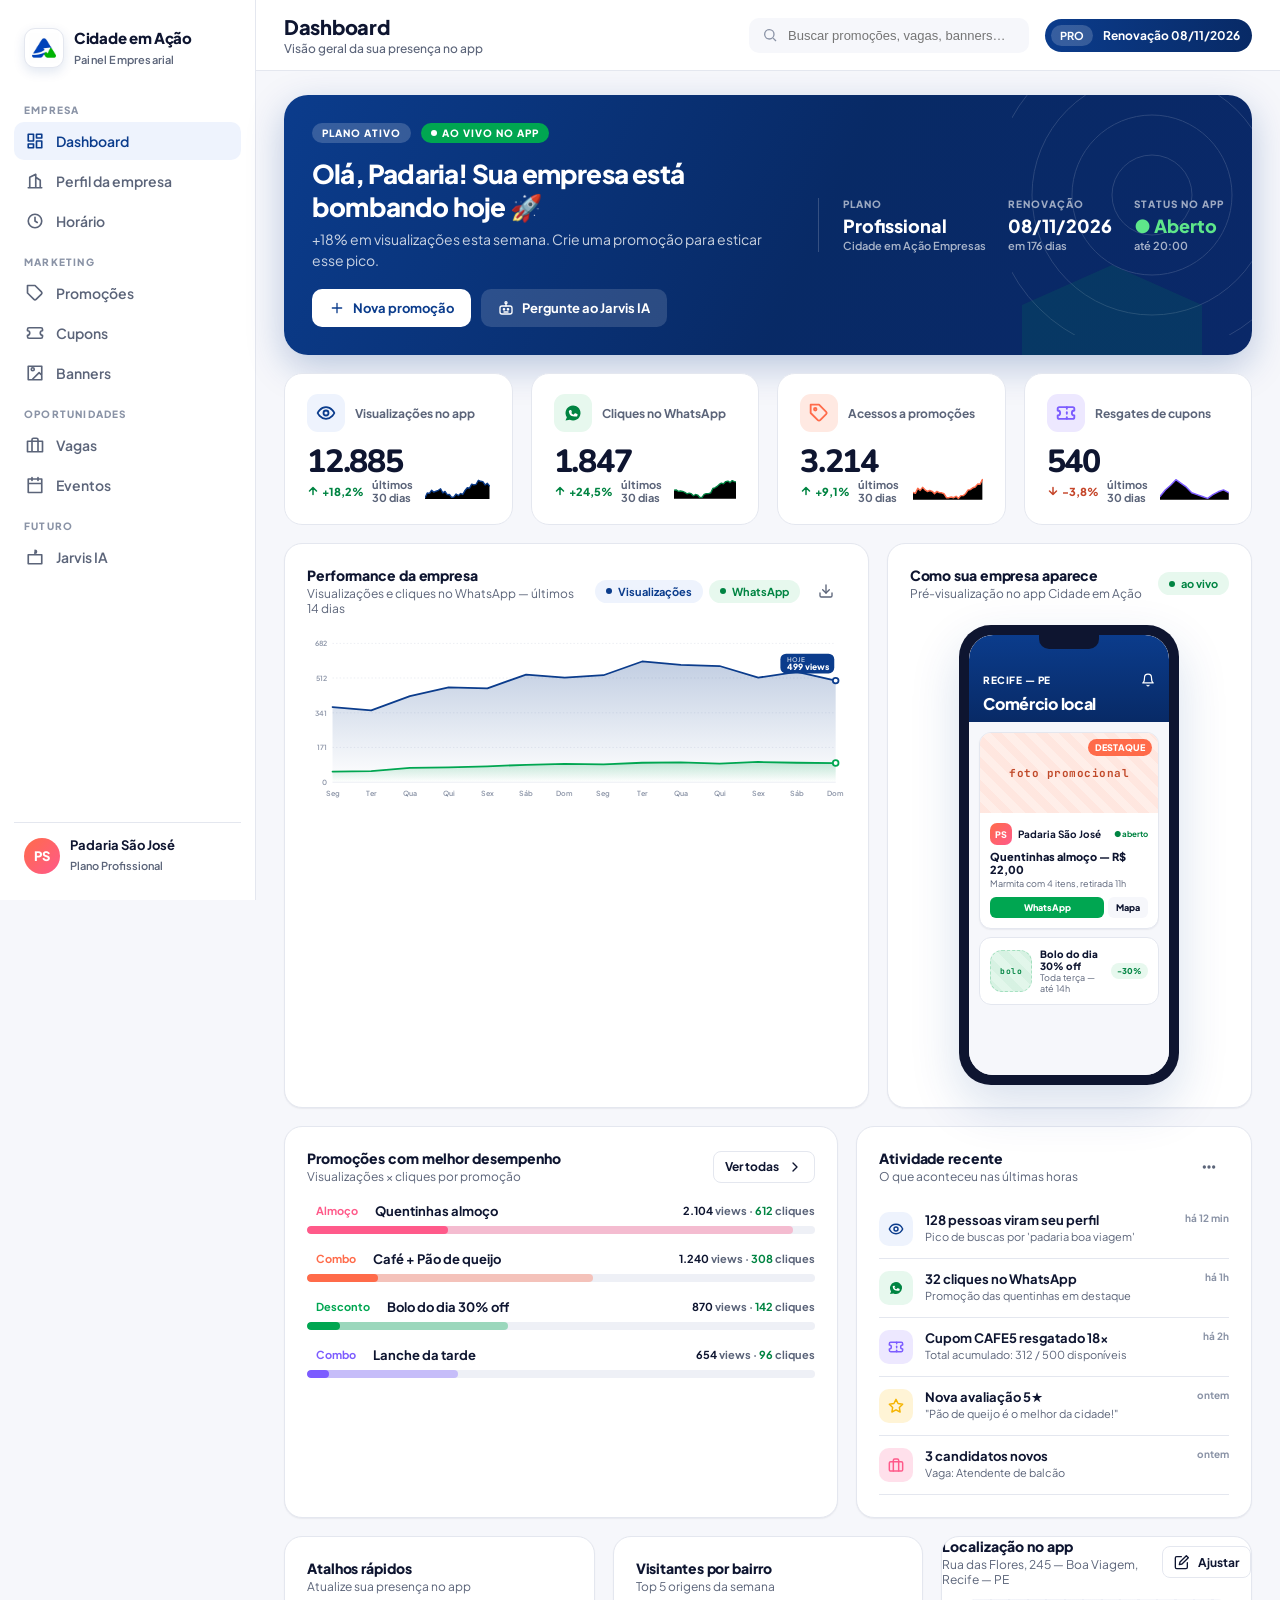
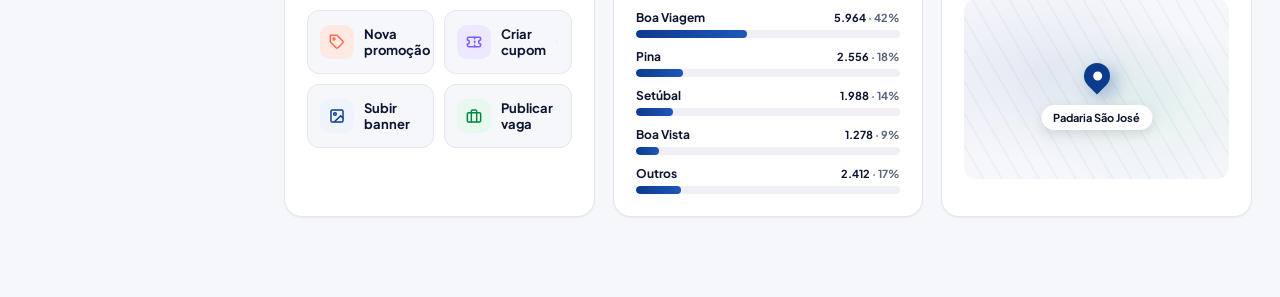
==== commit 3702861f: "sad" ====
--- a/index.html
+++ b/index.html
@@ -466,23 +466,12 @@
 .tb-plan { display: flex; align-items: center; gap: 10px; padding: 6px 12px 6px 6px; border-radius: 999px; background: linear-gradient(90deg, var(--brand-blue) 0%, var(--brand-blue-dark) 100%); color: #fff; font-size: 12px; font-weight: 700; }
 .tb-plan .chip { background: rgba(255,255,255,.18); padding: 4px 9px; border-radius: 999px; font-size: 11px; }
 
-/* ===== Page show/hide via :target ===== */
+/* ===== Page show/hide (controlled by JS) ===== */
 .page { display: none; }
-.page:target { display: block; }
-/* Default: dashboard visible when no hash is present (modern browsers via :has) */
-.app-shell:not(:has(.page:target)) #dashboard { display: block; }
-
-/* Active state in sidebar based on which page is targeted */
-.app-shell:has(#perfil:target) .nav-perfil,
-.app-shell:has(#horarios:target) .nav-horarios,
-.app-shell:has(#promocoes:target) .nav-promocoes,
-.app-shell:has(#cupons:target) .nav-cupons,
-.app-shell:has(#banners:target) .nav-banners,
-.app-shell:has(#vagas:target) .nav-vagas,
-.app-shell:has(#eventos:target) .nav-eventos,
-.app-shell:has(#jarvis:target) .nav-jarvis,
-.app-shell:has(#dashboard:target) .nav-dashboard,
-.app-shell:not(:has(.page:target)) .nav-dashboard {
+.page.active { display: block; }
+
+/* Active state in sidebar */
+.nav-item.active {
   background: var(--brand-blue-50);
   color: var(--brand-blue);
 }
@@ -693,5 +682,37 @@
 </section>
   </main>
 </div>
+<script>
+  (function () {
+    var pages = document.querySelectorAll('.page');
+    var navs = document.querySelectorAll('.nav-item');
+
+    function show(id) {
+      pages.forEach(function (p) {
+        p.classList.toggle('active', p.id === id);
+      });
+      navs.forEach(function (n) {
+        var match = (n.getAttribute('href') || '').replace('#', '') === id;
+        n.classList.toggle('active', match);
+      });
+      window.scrollTo(0, 0);
+    }
+
+    navs.forEach(function (a) {
+      a.addEventListener('click', function (e) {
+        e.preventDefault();
+        var id = (a.getAttribute('href') || '').replace('#', '');
+        if (!id) return;
+        if (history.replaceState) history.replaceState(null, '', '#' + id);
+        show(id);
+      });
+    });
+
+    // Initial: read hash or fallback to dashboard
+    var initial = (location.hash || '#dashboard').replace('#', '');
+    if (!document.getElementById(initial)) initial = 'dashboard';
+    show(initial);
+  })();
+</script>
 </body>
 </html>
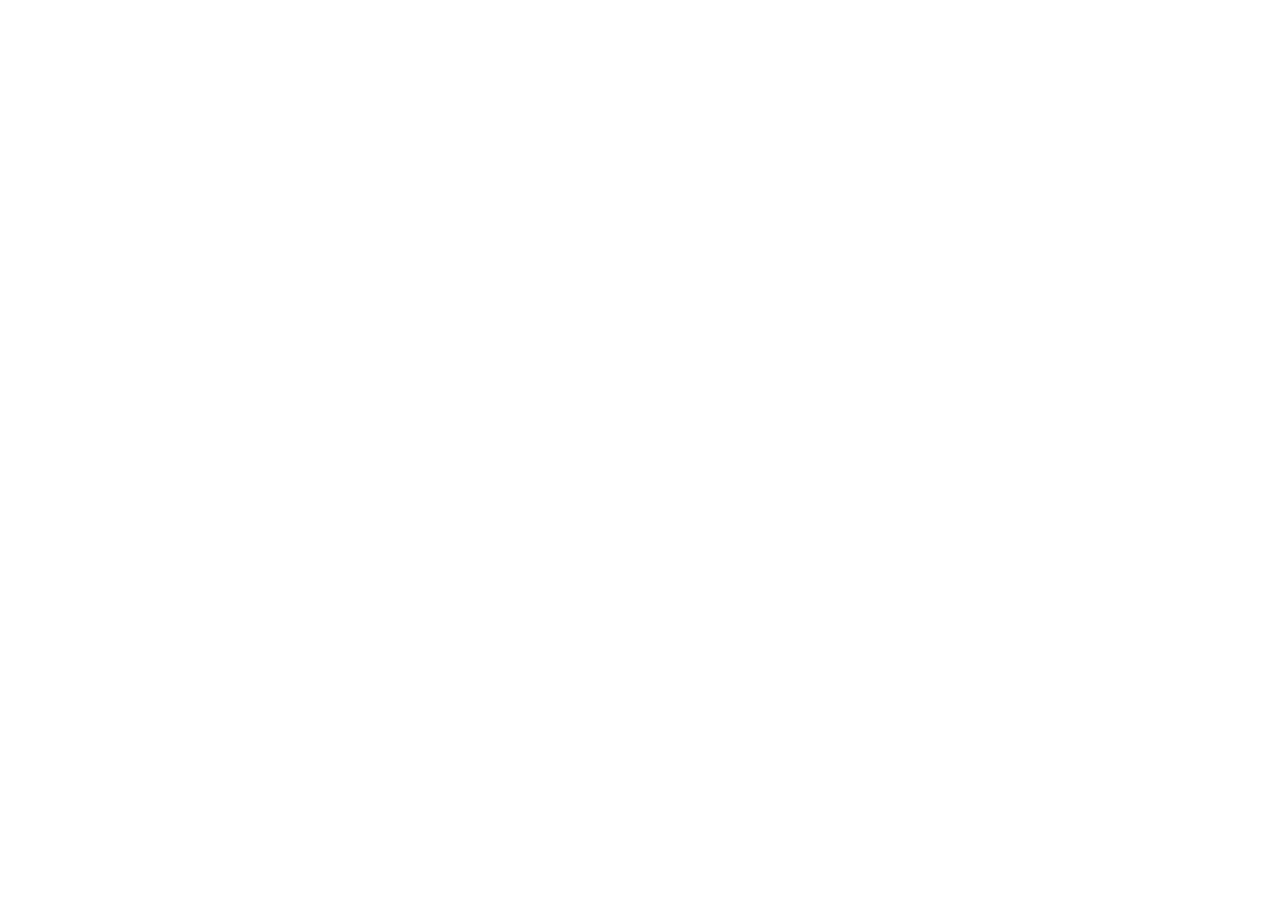
==== commit 8cd43bc0: "sad" ====
--- a/index.html
+++ b/index.html
@@ -2,717 +2,41 @@
 <html lang="pt-BR">
 <head>
 <meta charset="utf-8">
-<meta name="viewport" content="width=1440">
+<meta name="viewport" content="width=1280">
 <title>Cidade em Ação — Painel Empresarial</title>
+<link rel="preconnect" href="https://fonts.googleapis.com">
+<link rel="preconnect" href="https://fonts.gstatic.com" crossorigin>
 <link href="https://fonts.googleapis.com/css2?family=Plus+Jakarta+Sans:wght@400;500;600;700;800&family=Nunito:wght@600;700;800;900&family=JetBrains+Mono:wght@500;700&display=swap" rel="stylesheet">
-<style>
-/* Cidade em Ação — Painel Empresarial */
-:root {
-  /* Brand */
-  --brand-blue: #0B3C8C;
-  --brand-blue-dark: #082a66;
-  --brand-blue-light: #1f56b8;
-  --brand-blue-50: #eef3fd;
-  --brand-blue-100: #dde8fb;
-
-  --brand-green: #00A651;
-  --brand-green-dark: #008442;
-  --brand-green-light: #2ec875;
-  --brand-green-50: #e7f8ee;
-
-  /* Accents (mantém vocabulário do app) */
-  --accent-orange: #ff6b4a;
-  --accent-purple: #7c5cff;
-  --accent-yellow: #f5b400;
-  --accent-pink:  #ff5a8a;
-  --accent-cyan:  #20b8d4;
-
-  /* Surfaces */
-  --bg: #f6f7fb;
-  --bg-2: #eef0f6;
-  --surface: #ffffff;
-  --surface-2: #fafbff;
-  --border: #e4e7ef;
-  --border-strong: #cfd4e0;
-
-  /* Text */
-  --text: #0e1530;
-  --text-muted: #5b6479;
-  --text-soft: #8a93a6;
-
-  /* Effects */
-  --shadow-sm: 0 1px 2px rgba(14,21,48,.04), 0 1px 0 rgba(14,21,48,.02);
-  --shadow-md: 0 4px 16px rgba(14,21,48,.06), 0 1px 0 rgba(14,21,48,.02);
-  --shadow-lg: 0 20px 50px rgba(11,60,140,.16);
-  --radius-sm: 8px;
-  --radius:    12px;
-  --radius-lg: 18px;
-  --radius-xl: 24px;
-
-  /* Density */
-  --gap: 18px;
-  --pad: 22px;
-  --row: 56px;
-
-  font-family: 'Plus Jakarta Sans', system-ui, -apple-system, Segoe UI, Roboto, sans-serif;
-}
-
-[data-density="compact"] {
-  --gap: 12px;
-  --pad: 16px;
-  --row: 48px;
-}
-
-* { box-sizing: border-box; }
-html, body { margin: 0; padding: 0; background: var(--bg); color: var(--text); }
-body { font-family: 'Plus Jakarta Sans', system-ui, sans-serif; -webkit-font-smoothing: antialiased; }
-button { font-family: inherit; cursor: pointer; }
-a { color: inherit; text-decoration: none; }
-
-/* ----- App shell ----- */
-.app {
-  display: grid;
-  grid-template-columns: 256px 1fr;
-  min-height: 100vh;
-}
-.app[data-collapsed="true"] { grid-template-columns: 76px 1fr; }
-
-/* ----- Sidebar ----- */
-.sb {
-  background: var(--surface);
-  border-right: 1px solid var(--border);
-  padding: 22px 14px;
-  display: flex; flex-direction: column;
-  position: sticky; top: 0; height: 100vh;
-}
-.sb-logo {
-  display: flex; align-items: center; gap: 10px;
-  padding: 6px 10px 22px;
-}
-.sb-logo-mark {
-  width: 38px; height: 38px; border-radius: 11px;
-  background: linear-gradient(135deg, var(--brand-blue) 0%, var(--brand-blue-light) 60%, var(--brand-green) 130%);
-  display: grid; place-items: center;
-  color: #fff; font-weight: 800; font-size: 18px;
-  box-shadow: 0 6px 16px rgba(11,60,140,.25);
-  position: relative; flex-shrink: 0;
-}
-.sb-logo-mark::after {
-  content: ""; position: absolute; bottom: -3px; right: -3px;
-  width: 14px; height: 14px; border-radius: 50%;
-  background: var(--brand-green);
-  border: 2.5px solid var(--surface);
-}
-.sb-logo-text { line-height: 1.05; }
-.sb-logo-text b { display:block; font-size: 15px; font-weight: 800; letter-spacing: -.3px; }
-.sb-logo-text span { font-size: 11px; color: var(--text-muted); font-weight: 600; letter-spacing: .2px; }
-
-.sb-section { font-size: 10px; font-weight: 800; color: var(--text-soft); letter-spacing: 1.2px; padding: 12px 10px 6px; text-transform: uppercase; }
-.sb-nav { display: flex; flex-direction: column; gap: 2px; }
-.sb-item {
-  display: flex; align-items: center; gap: 12px;
-  padding: 10px 12px; border-radius: 10px;
-  font-size: 14px; font-weight: 600; color: var(--text-muted);
-  background: none; border: 0; text-align: left; width: 100%;
-  position: relative;
-}
-.sb-item:hover { background: var(--bg); color: var(--text); }
-.sb-item.active {
-  background: var(--brand-blue-50);
-  color: var(--brand-blue);
-}
-.sb-item.active::before {
-  content: ""; position: absolute; left: -14px; top: 8px; bottom: 8px;
-  width: 3px; background: var(--brand-blue); border-radius: 0 3px 3px 0;
-}
-.sb-item .icn { width: 20px; height: 20px; flex-shrink: 0; }
-.sb-item .badge {
-  margin-left: auto; font-size: 10px; font-weight: 700;
-  background: var(--brand-green); color: #fff;
-  padding: 2px 7px; border-radius: 999px;
-}
-.sb-item .badge.new { background: var(--accent-orange); }
-.sb-item .badge.ia { background: linear-gradient(135deg, var(--accent-purple), var(--accent-pink)); }
-
-.app[data-collapsed="true"] .sb-logo-text,
-.app[data-collapsed="true"] .sb-section,
-.app[data-collapsed="true"] .sb-item span:not(.badge),
-.app[data-collapsed="true"] .sb-item .badge { display: none; }
-.app[data-collapsed="true"] .sb-item { justify-content: center; padding: 12px; }
-
-.sb-foot {
-  margin-top: auto;
-  padding: 14px 10px 4px;
-  border-top: 1px solid var(--border);
-  display: flex; align-items: center; gap: 10px;
-}
-.sb-avatar {
-  width: 36px; height: 36px; border-radius: 50%;
-  background: linear-gradient(135deg, var(--accent-orange), var(--accent-pink));
-  color: #fff; font-weight: 800; display: grid; place-items: center;
-  font-size: 14px; flex-shrink: 0;
-}
-.sb-user { line-height: 1.15; min-width: 0; }
-.sb-user b { font-size: 13px; display:block; font-weight: 700; }
-.sb-user span { font-size: 11px; color: var(--text-muted); font-weight: 600; }
-.app[data-collapsed="true"] .sb-user { display: none; }
-
-/* ----- Topbar ----- */
-.tb {
-  background: var(--surface);
-  border-bottom: 1px solid var(--border);
-  padding: 14px 28px;
-  display: flex; align-items: center; gap: 16px;
-  position: sticky; top: 0; z-index: 10;
-}
-.tb-title h1 { margin: 0; font-size: 20px; font-weight: 800; letter-spacing: -.3px; }
-.tb-title p { margin: 2px 0 0; font-size: 12px; color: var(--text-muted); font-weight: 500; }
-.tb-search {
-  margin-left: auto;
-  display: flex; align-items: center; gap: 8px;
-  background: var(--bg); border-radius: 10px;
-  padding: 8px 12px; width: 280px; border: 1px solid transparent;
-}
-.tb-search:focus-within { background: #fff; border-color: var(--border-strong); }
-.tb-search input { background: none; border: 0; outline: 0; flex: 1; font-size: 13px; color: var(--text); }
-.tb-search .kbd { font-size: 10px; font-weight: 700; color: var(--text-soft); border: 1px solid var(--border-strong); padding: 1px 5px; border-radius: 4px; }
-
-.tb-icon-btn {
-  width: 38px; height: 38px; border-radius: 10px;
-  background: var(--bg); border: 0; display: grid; place-items: center;
-  color: var(--text-muted); position: relative;
-}
-.tb-icon-btn:hover { background: var(--bg-2); color: var(--text); }
-.tb-icon-btn .dot { position: absolute; top: 8px; right: 9px; width: 8px; height: 8px; border-radius: 50%; background: var(--accent-orange); border: 2px solid var(--surface); }
-
-.tb-plan {
-  display: flex; align-items: center; gap: 10px;
-  padding: 6px 12px 6px 6px; border-radius: 999px;
-  background: linear-gradient(90deg, var(--brand-blue) 0%, var(--brand-blue-dark) 100%);
-  color: #fff; font-size: 12px; font-weight: 700;
-}
-.tb-plan .chip { background: rgba(255,255,255,.18); padding: 4px 9px; border-radius: 999px; font-size: 11px; }
-
-/* ----- Main content ----- */
-.main { padding: 24px 28px 80px; max-width: 1500px; }
-.section-head {
-  display: flex; align-items: flex-end; justify-content: space-between;
-  gap: 16px; margin: 0 0 var(--gap);
-}
-.section-head h2 { margin: 0; font-size: 16px; font-weight: 800; letter-spacing: -.2px; }
-.section-head p { margin: 3px 0 0; font-size: 12px; color: var(--text-muted); }
-
-/* ----- Buttons ----- */
-.btn {
-  display: inline-flex; align-items: center; gap: 8px;
-  padding: 10px 16px; border-radius: 10px;
-  font-size: 13px; font-weight: 700;
-  border: 1px solid transparent;
-  background: var(--surface); color: var(--text);
-  border-color: var(--border);
-  transition: transform .06s ease;
-}
-.btn:hover { background: var(--bg); }
-.btn:active { transform: translateY(1px); }
-.btn.primary { background: var(--brand-blue); color: #fff; border-color: var(--brand-blue); }
-.btn.primary:hover { background: var(--brand-blue-dark); }
-.btn.success { background: var(--brand-green); color: #fff; border-color: var(--brand-green); }
-.btn.success:hover { background: var(--brand-green-dark); }
-.btn.ghost { background: transparent; border-color: transparent; color: var(--text-muted); }
-.btn.ghost:hover { background: var(--bg); color: var(--text); }
-.btn.sm { padding: 7px 11px; font-size: 12px; border-radius: 8px; }
-.btn.lg { padding: 13px 22px; font-size: 14px; border-radius: 12px; }
-.btn .icn { width: 16px; height: 16px; }
-
-/* ----- Card ----- */
-.card {
-  background: var(--surface);
-  border: 1px solid var(--border);
-  border-radius: var(--radius-lg);
-  padding: var(--pad);
-  box-shadow: var(--shadow-sm);
-}
-.card.flat { box-shadow: none; }
-.card-head {
-  display: flex; align-items: center; justify-content: space-between;
-  margin-bottom: 16px; gap: 12px;
-}
-.card-head h3 { margin: 0; font-size: 14px; font-weight: 800; letter-spacing: -.1px; }
-.card-head p { margin: 2px 0 0; font-size: 12px; color: var(--text-muted); }
-
-/* ----- Pill / badge ----- */
-.pill {
-  display: inline-flex; align-items: center; gap: 6px;
-  padding: 4px 10px; border-radius: 999px;
-  font-size: 11px; font-weight: 700;
-  background: var(--bg); color: var(--text-muted);
-  border: 1px solid var(--border);
-}
-.pill.blue  { background: var(--brand-blue-50); color: var(--brand-blue); border-color: transparent; }
-.pill.green { background: var(--brand-green-50); color: var(--brand-green-dark); border-color: transparent; }
-.pill.orange { background: #ffe9e2; color: #c14a2a; border-color: transparent; }
-.pill.purple { background: #ede8ff; color: #5739d8; border-color: transparent; }
-.pill.yellow { background: #fff4d6; color: #8a6300; border-color: transparent; }
-.pill.pink   { background: #ffe0eb; color: #c93474; border-color: transparent; }
-.pill .dot { width: 6px; height: 6px; border-radius: 50%; background: currentColor; }
-
-/* ----- Form ----- */
-.field { display: flex; flex-direction: column; gap: 6px; }
-.field label { font-size: 12px; font-weight: 700; color: var(--text); }
-.field .hint { font-size: 11px; color: var(--text-muted); font-weight: 500; }
-.input, .textarea, .select {
-  width: 100%;
-  border: 1px solid var(--border);
-  border-radius: 10px;
-  padding: 11px 13px;
-  font-family: inherit; font-size: 13px; color: var(--text);
-  background: var(--surface);
-  transition: border-color .12s ease, box-shadow .12s ease;
-}
-.input:focus, .textarea:focus, .select:focus {
-  outline: 0;
-  border-color: var(--brand-blue);
-  box-shadow: 0 0 0 3px rgba(11,60,140,.12);
-}
-.textarea { resize: vertical; min-height: 96px; line-height: 1.5; }
-.input-wrap { position: relative; }
-.input-wrap .icn { position: absolute; left: 12px; top: 50%; transform: translateY(-50%); color: var(--text-soft); width: 18px; height: 18px; pointer-events: none; }
-.input-wrap .input { padding-left: 38px; }
-
-/* ----- Toggle ----- */
-.tgl { position: relative; width: 38px; height: 22px; flex-shrink: 0; }
-.tgl input { opacity: 0; width: 0; height: 0; }
-.tgl .slider {
-  position: absolute; inset: 0; background: #cfd4e0; border-radius: 999px;
-  transition: background .15s ease;
-}
-.tgl .slider::after {
-  content: ""; position: absolute; top: 3px; left: 3px;
-  width: 16px; height: 16px; border-radius: 50%; background: #fff;
-  transition: transform .15s ease;
-  box-shadow: 0 1px 3px rgba(0,0,0,.18);
-}
-.tgl input:checked + .slider { background: var(--brand-green); }
-.tgl input:checked + .slider::after { transform: translateX(16px); }
-
-/* ----- Table ----- */
-.tbl { width: 100%; border-collapse: collapse; }
-.tbl th { text-align: left; font-size: 11px; font-weight: 700; color: var(--text-soft); letter-spacing: .5px; text-transform: uppercase; padding: 8px 12px; border-bottom: 1px solid var(--border); }
-.tbl td { padding: 14px 12px; border-bottom: 1px solid var(--border); font-size: 13px; vertical-align: middle; }
-.tbl tr:last-child td { border-bottom: 0; }
-.tbl tr:hover td { background: var(--bg); }
-
-/* ----- Utilities ----- */
-.row { display: flex; align-items: center; gap: var(--gap); }
-.col { display: flex; flex-direction: column; gap: var(--gap); }
-.grow { flex: 1; min-width: 0; }
-.spacer { flex: 1; }
-.divider { height: 1px; background: var(--border); margin: var(--gap) 0; border: 0; }
-
-.grid { display: grid; gap: var(--gap); }
-.g-2 { grid-template-columns: repeat(2, minmax(0,1fr)); }
-.g-3 { grid-template-columns: repeat(3, minmax(0,1fr)); }
-.g-4 { grid-template-columns: repeat(4, minmax(0,1fr)); }
-.g-5 { grid-template-columns: repeat(5, minmax(0,1fr)); }
-.g-7 { grid-template-columns: repeat(7, minmax(0,1fr)); }
-.g-12 { grid-template-columns: repeat(12, minmax(0,1fr)); }
-
-.mono { font-family: 'JetBrains Mono', ui-monospace, Menlo, monospace; }
-
-.tag-cat {
-  display: inline-flex; align-items: center; gap: 6px;
-  padding: 4px 9px; border-radius: 6px; font-size: 11px; font-weight: 700;
-}
-
-/* ----- KPI cards (dashboard) ----- */
-.kpi {
-  background: var(--surface);
-  border: 1px solid var(--border);
-  border-radius: var(--radius-lg);
-  padding: 20px 22px;
-  display: flex; flex-direction: column; gap: 14px;
-  position: relative; overflow: hidden;
-}
-.kpi-head { display: flex; align-items: center; gap: 10px; }
-.kpi-icon { width: 38px; height: 38px; border-radius: 11px; display: grid; place-items: center; flex-shrink: 0; }
-.kpi-label { font-size: 12px; font-weight: 700; color: var(--text-muted); }
-.kpi-value { font-size: 32px; font-weight: 800; letter-spacing: -1.2px; line-height: 1; font-family: 'Nunito', 'Plus Jakarta Sans', sans-serif; }
-.kpi-foot { display: flex; align-items: center; gap: 8px; font-size: 11px; font-weight: 700; color: var(--text-muted); }
-.kpi-trend { display:inline-flex; align-items:center; gap:3px; font-weight:800; }
-.kpi-trend.up   { color: var(--brand-green-dark); }
-.kpi-trend.down { color: #c5462a; }
-.kpi-spark { position: absolute; right: 0; bottom: 0; opacity: .5; }
-
-/* ----- Donuts/charts ----- */
-.bar-bg { height: 8px; background: var(--bg-2); border-radius: 999px; overflow: hidden; }
-.bar-fill { height: 100%; border-radius: 999px; background: var(--brand-blue); transition: width .3s ease; }
-
-/* ----- Map placeholder ----- */
-.map-stub {
-  border-radius: var(--radius);
-  background:
-    radial-gradient(ellipse at 30% 40%, rgba(11,60,140,.08), transparent 60%),
-    radial-gradient(ellipse at 70% 60%, rgba(0,166,81,.07), transparent 55%),
-    repeating-linear-gradient(60deg, #eef0f6, #eef0f6 2px, #f6f7fb 2px, #f6f7fb 16px),
-    #f6f7fb;
-  position: relative; overflow: hidden;
-}
-.map-pin {
-  position: absolute; width: 26px; height: 26px;
-  display: grid; place-items: center;
-  border-radius: 50% 50% 50% 0;
-  transform: rotate(-45deg);
-  background: var(--brand-blue);
-  box-shadow: 0 8px 18px rgba(11,60,140,.35);
-}
-.map-pin::after { content:""; width: 9px; height: 9px; background: #fff; border-radius: 50%; }
-
-/* ----- Image placeholder ----- */
-.img-ph {
-  background:
-    repeating-linear-gradient(45deg, rgba(11,60,140,.06), rgba(11,60,140,.06) 8px, rgba(11,60,140,.02) 8px, rgba(11,60,140,.02) 16px),
-    var(--brand-blue-50);
-  border-radius: var(--radius);
-  display: grid; place-items: center;
-  color: var(--brand-blue);
-  font-family: 'JetBrains Mono', monospace; font-size: 11px; font-weight: 700;
-  letter-spacing: .5px;
-  border: 1px dashed rgba(11,60,140,.25);
-}
-.img-ph.green {
-  background:
-    repeating-linear-gradient(45deg, rgba(0,166,81,.07), rgba(0,166,81,.07) 8px, rgba(0,166,81,.02) 8px, rgba(0,166,81,.02) 16px),
-    var(--brand-green-50);
-  color: var(--brand-green-dark);
-  border-color: rgba(0,166,81,.25);
-}
-.img-ph.orange { background: repeating-linear-gradient(45deg, rgba(255,107,74,.08), rgba(255,107,74,.08) 8px, rgba(255,107,74,.02) 8px, rgba(255,107,74,.02) 16px), #fff1ec; color: #c14a2a; border-color: rgba(255,107,74,.3); }
-.img-ph.purple { background: repeating-linear-gradient(45deg, rgba(124,92,255,.08), rgba(124,92,255,.08) 8px, rgba(124,92,255,.02) 8px, rgba(124,92,255,.02) 16px), #ede8ff; color: #5739d8; border-color: rgba(124,92,255,.3); }
-
-/* ----- Phone preview (mostra como aparece no app) ----- */
-.phone-prev {
-  width: 220px; height: 460px;
-  background: #0e1530;
-  border-radius: 32px;
-  padding: 10px;
-  box-shadow: var(--shadow-lg);
-  position: relative;
-}
-.phone-prev::before {
-  content: ""; position: absolute;
-  top: 10px; left: 50%; transform: translateX(-50%);
-  width: 60px; height: 14px; background: #0e1530; border-radius: 0 0 10px 10px; z-index: 3;
-}
-.phone-prev .scr {
-  width: 100%; height: 100%; background: var(--bg);
-  border-radius: 24px; overflow: hidden; position: relative;
-}
-
-/* ----- Animations ----- */
-@keyframes pulse-soft {
-  0%, 100% { opacity: 1; }
-  50%      { opacity: .55; }
-}
-.pulse { animation: pulse-soft 2s ease-in-out infinite; }
-
-@keyframes slide-up {
-  from { opacity: 0; transform: translateY(8px); }
-  to   { opacity: 1; transform: translateY(0); }
-}
-.fade-in { animation: slide-up .25s ease both; }
-
-/* Scrollbar */
-::-webkit-scrollbar { width: 10px; height: 10px; }
-::-webkit-scrollbar-thumb { background: #d9dde6; border-radius: 8px; border: 2px solid var(--bg); }
-::-webkit-scrollbar-thumb:hover { background: #c7ccd6; }
-::-webkit-scrollbar-track { background: transparent; }
-
-
-/* ===== Layout (CSS-only navigation via :target) ===== */
-body { margin: 0; background: var(--bg); min-height: 100vh; }
-
-.app-shell { display: grid; grid-template-columns: 256px 1fr; min-height: 100vh; }
-
-.sidebar {
-  background: var(--surface);
-  border-right: 1px solid var(--border);
-  padding: 22px 14px;
-  position: sticky; top: 0; height: 100vh;
-  overflow-y: auto;
-  display: flex; flex-direction: column;
-}
-.brand { display: flex; align-items: center; gap: 10px; padding: 6px 10px 22px; }
-.brand-mark { width: 40px; height: 40px; border-radius: 11px; background: #fff; padding: 4px; display: grid; place-items: center; border: 1px solid var(--border); box-shadow: 0 4px 12px rgba(11,60,140,.12); flex-shrink: 0; }
-.brand-mark img { width: 100%; height: 100%; object-fit: contain; }
-.brand-text b { display: block; font-size: 15px; font-weight: 800; letter-spacing: -.3px; }
-.brand-text span { font-size: 11px; color: var(--text-muted); font-weight: 600; letter-spacing: .2px; }
-
-.nav-section { font-size: 10px; font-weight: 800; color: var(--text-soft); letter-spacing: 1.2px; padding: 14px 10px 6px; text-transform: uppercase; }
-.nav-item { display: flex; align-items: center; gap: 12px; padding: 10px 12px; border-radius: 10px; font-size: 14px; font-weight: 600; color: var(--text-muted); text-decoration: none; position: relative; margin-bottom: 2px; }
-.nav-item:hover { background: var(--bg); color: var(--text); }
-.nav-item svg { flex-shrink: 0; }
-
-.sidebar-footer { margin-top: auto; padding: 14px 10px 4px; border-top: 1px solid var(--border); display: flex; align-items: center; gap: 10px; }
-.sf-avatar { width: 36px; height: 36px; border-radius: 50%; background: linear-gradient(135deg, var(--accent-orange), var(--accent-pink)); color: #fff; font-weight: 800; display: grid; place-items: center; font-size: 13px; flex-shrink: 0; }
-.sf-user b { display: block; font-size: 13px; font-weight: 700; }
-.sf-user span { font-size: 11px; color: var(--text-muted); font-weight: 600; }
-
-/* Topbar */
-.topbar { background: var(--surface); border-bottom: 1px solid var(--border); padding: 14px 28px; display: flex; align-items: center; gap: 16px; position: sticky; top: 0; z-index: 10; }
-.tb-title h1 { margin: 0; font-size: 20px; font-weight: 800; letter-spacing: -.3px; }
-.tb-title p { margin: 2px 0 0; font-size: 12px; color: var(--text-muted); font-weight: 500; }
-.tb-search { margin-left: auto; display: flex; align-items: center; gap: 8px; background: var(--bg); border-radius: 10px; padding: 8px 12px; width: 280px; color: var(--text-soft); }
-.tb-search input { background: none; border: 0; outline: 0; flex: 1; font-size: 13px; color: var(--text); }
-.tb-plan { display: flex; align-items: center; gap: 10px; padding: 6px 12px 6px 6px; border-radius: 999px; background: linear-gradient(90deg, var(--brand-blue) 0%, var(--brand-blue-dark) 100%); color: #fff; font-size: 12px; font-weight: 700; }
-.tb-plan .chip { background: rgba(255,255,255,.18); padding: 4px 9px; border-radius: 999px; font-size: 11px; }
-
-/* ===== Page show/hide (controlled by JS) ===== */
-.page { display: none; }
-.page.active { display: block; }
-
-/* Active state in sidebar */
-.nav-item.active {
-  background: var(--brand-blue-50);
-  color: var(--brand-blue);
-}
-
-/* Smooth scroll & focus styles */
-html { scroll-behavior: smooth; }
-.nav-item:focus { outline: 2px solid var(--brand-blue); outline-offset: 2px; }
-
-/* ===== Responsive ===== */
-
-
-
-
-</style>
+<link rel="stylesheet" href="styles.css">
+<template id="__bundler_thumbnail">
+<svg xmlns="http://www.w3.org/2000/svg" viewBox="0 0 600 600">
+  <rect width="600" height="600" fill="#f6f7fb"/>
+  <g transform="translate(220,220)">
+    <rect width="160" height="160" rx="32" fill="#fff" stroke="#e4e7ef" stroke-width="2"/>
+    <g transform="translate(28,28)">
+      <path d="M 52 0 L 100 100 L 4 100 Z" fill="#0B3C8C"/>
+      <path d="M 75 48 L 104 100 L 46 100 Z" fill="#00A651"/>
+      <path d="M 12 76 Q 48 60 76 42 L 68 36 L 92 32 L 84 56 L 78 48 Q 52 64 18 84 Z" fill="#fff"/>
+    </g>
+  </g>
+</svg>
+</template>
 </head>
 <body>
-<div class="app-shell">
-  <aside class="sidebar">
-    <div class="brand">
-      <div class="brand-mark"><img src="[data-uri]" alt="Cidade em Ação"></div>
-      <div class="brand-text"><b>Cidade em Ação</b><span>Painel Empresarial</span></div>
-    </div>
-    <nav>
-  <div class="nav-group">
-    <div class="nav-section">Empresa</div>
-    <a href="#dashboard" class="nav-item nav-dashboard">
-        <svg width="18" height="18" viewBox="0 0 24 24" fill="none" stroke="currentColor" stroke-width="2.2" stroke-linecap="round" stroke-linejoin="round"><path d="M3 3h7v9H3zm11 0h7v5h-7zm0 9h7v9h-7zM3 16h7v5H3z"/></svg>
-        <span>Dashboard</span>
-      </a><a href="#perfil" class="nav-item nav-perfil">
-        <svg width="18" height="18" viewBox="0 0 24 24" fill="none" stroke="currentColor" stroke-width="2.2" stroke-linecap="round" stroke-linejoin="round"><path d="M3 21h18M5 21V7l8-4v18M19 21V11l-6-4"/></svg>
-        <span>Perfil da empresa</span>
-      </a><a href="#horarios" class="nav-item nav-horarios">
-        <svg width="18" height="18" viewBox="0 0 24 24" fill="none" stroke="currentColor" stroke-width="2.2" stroke-linecap="round" stroke-linejoin="round"><path d="M12 21a9 9 0 1 1 0-18 9 9 0 0 1 0 18zm0-14v5l3 2"/></svg>
-        <span>Horário</span>
-      </a>
-  </div>
+<div id="root"></div>
 
-  <div class="nav-group">
-    <div class="nav-section">Marketing</div>
-    <a href="#promocoes" class="nav-item nav-promocoes">
-        <svg width="18" height="18" viewBox="0 0 24 24" fill="none" stroke="currentColor" stroke-width="2.2" stroke-linecap="round" stroke-linejoin="round"><path d="M20.59 13.41 13.42 20.58a2 2 0 0 1-2.83 0L2 12V2h10l8.59 8.59a2 2 0 0 1 0 2.82z"/></svg>
-        <span>Promoções</span>
-      </a><a href="#cupons" class="nav-item nav-cupons">
-        <svg width="18" height="18" viewBox="0 0 24 24" fill="none" stroke="currentColor" stroke-width="2.2" stroke-linecap="round" stroke-linejoin="round"><path d="M2 9a3 3 0 0 1 0 6v2a2 2 0 0 0 2 2h16a2 2 0 0 0 2-2v-2a3 3 0 0 1 0-6V7a2 2 0 0 0-2-2H4a2 2 0 0 0-2 2z"/></svg>
-        <span>Cupons</span>
-      </a><a href="#banners" class="nav-item nav-banners">
-        <svg width="18" height="18" viewBox="0 0 24 24" fill="none" stroke="currentColor" stroke-width="2.2" stroke-linecap="round" stroke-linejoin="round"><path d="M3 3h18v18H3zM9 9a2 2 0 1 0 0-4 2 2 0 0 0 0 4zM21 15l-3.5-3.5L9 20"/></svg>
-        <span>Banners</span>
-      </a>
-  </div>
+<script src="https://unpkg.com/react@18.3.1/umd/react.development.js" integrity="sha384-hD6/rw4ppMLGNu3tX5cjIb+uRZ7UkRJ6BPkLpg4hAu/6onKUg4lLsHAs9EBPT82L" crossorigin="anonymous"></script>
+<script src="https://unpkg.com/react-dom@18.3.1/umd/react-dom.development.js" integrity="sha384-u6aeetuaXnQ38mYT8rp6sbXaQe3NL9t+IBXmnYxwkUI2Hw4bsp2Wvmx4yRQF1uAm" crossorigin="anonymous"></script>
+<script src="https://unpkg.com/@babel/standalone@7.29.0/babel.min.js" integrity="sha384-m08KidiNqLdpJqLq95G/LEi8Qvjl/xUYll3QILypMoQ65QorJ9Lvtp2RXYGBFj1y" crossorigin="anonymous"></script>
 
-  <div class="nav-group">
-    <div class="nav-section">Oportunidades</div>
-    <a href="#vagas" class="nav-item nav-vagas">
-        <svg width="18" height="18" viewBox="0 0 24 24" fill="none" stroke="currentColor" stroke-width="2.2" stroke-linecap="round" stroke-linejoin="round"><path d="M2 7h20v14H2zM16 21V5a2 2 0 0 0-2-2h-4a2 2 0 0 0-2 2v16"/></svg>
-        <span>Vagas</span>
-      </a><a href="#eventos" class="nav-item nav-eventos">
-        <svg width="18" height="18" viewBox="0 0 24 24" fill="none" stroke="currentColor" stroke-width="2.2" stroke-linecap="round" stroke-linejoin="round"><path d="M3 4h18v18H3zM16 2v4M8 2v4M3 10h18"/></svg>
-        <span>Eventos</span>
-      </a>
-  </div>
-
-  <div class="nav-group">
-    <div class="nav-section">Futuro</div>
-    <a href="#jarvis" class="nav-item nav-jarvis">
-        <svg width="18" height="18" viewBox="0 0 24 24" fill="none" stroke="currentColor" stroke-width="2.2" stroke-linecap="round" stroke-linejoin="round"><path d="M3 9h18v12H3zM12 5V9M12 3a2 2 0 0 1 0 4"/></svg>
-        <span>Jarvis IA</span>
-      </a>
-  </div>
-</nav>
-    <div class="sidebar-footer">
-      <div class="sf-avatar">PS</div>
-      <div class="sf-user"><b>Padaria São José</b><span>Plano Profissional</span></div>
-    </div>
-  </aside>
-  <main>
-    <section class="page" id="dashboard">
-  <header class="topbar">
-    <div class="tb-title">
-      <h1>Dashboard</h1>
-      <p>Visão geral da sua presença no app</p>
-    </div>
-    <div class="tb-search">
-      <svg width="16" height="16" viewBox="0 0 24 24" fill="none" stroke="currentColor" stroke-width="2"><circle cx="11" cy="11" r="7"/><path d="m21 21-4.3-4.3"/></svg>
-      <input placeholder="Buscar promoções, vagas, banners…" disabled>
-    </div>
-    <span class="tb-plan"><span class="chip">PRO</span> Renovação 08/11/2026</span>
-  </header>
-  <div class="main"><div class="col" style="gap: var(--gap);"><div style="background: linear-gradient(115deg, var(--brand-blue) 0%, var(--brand-blue-dark) 55%, #0a2868 100%); border-radius: var(--radius-xl); padding: 28px; color: rgb(255, 255, 255); position: relative; overflow: hidden; box-shadow: rgba(11, 60, 140, 0.25) 0px 12px 36px;"><svg width="280" height="280" viewBox="0 0 280 280" style="position: absolute; right: -40px; top: -40px; opacity: 0.14;"><circle cx="140" cy="140" r="120" fill="none" stroke="#fff" stroke-width="1"></circle><circle cx="140" cy="140" r="80" fill="none" stroke="#fff" stroke-width="1"></circle><circle cx="140" cy="140" r="40" fill="none" stroke="#fff" stroke-width="1"></circle><circle cx="140" cy="140" r="160" fill="none" stroke="#fff" stroke-width="1"></circle></svg><svg width="200" height="200" viewBox="0 0 200 200" style="position: absolute; right: 40px; bottom: -100px; opacity: 0.12;"><polygon points="100,10 190,50 190,150 100,190 10,150 10,50" fill="var(--brand-green)"></polygon></svg><div style="display: flex; align-items: center; justify-content: space-between; gap: 24px; position: relative;"><div style="flex: 1 1 0%; min-width: 0px;"><div style="display: flex; align-items: center; gap: 10px; margin-bottom: 14px;"><span style="padding: 4px 10px; border-radius: 999px; background: rgba(255, 255, 255, 0.18); font-size: 10px; font-weight: 800; letter-spacing: 1px;">PLANO ATIVO</span><span style="padding: 4px 10px; border-radius: 999px; background: var(--brand-green); font-size: 10px; font-weight: 800; letter-spacing: 1px; display: inline-flex; align-items: center; gap: 5px;"><span class="pulse" style="width: 6px; height: 6px; border-radius: 50px; background: rgb(255, 255, 255);"></span> AO VIVO NO APP</span></div><h2 style="font-size: 26px; font-weight: 800; letter-spacing: -0.8px; margin: 0px 0px 6px;">Olá, Padaria! Sua empresa está bombando hoje 🚀</h2><p style="font-size: 14px; color: rgba(255, 255, 255, 0.78); margin: 0px; max-width: 540px; line-height: 1.5;">+18% em visualizações esta semana. Crie uma promoção para esticar esse pico.</p><div style="display: flex; gap: 10px; margin-top: 18px;"><button class="btn" style="background: rgb(255, 255, 255); color: var(--brand-blue); border-color: transparent;"><svg class="icn" width="14" height="14" viewBox="0 0 24 24" fill="none" stroke="currentColor" stroke-width="2" stroke-linecap="round" stroke-linejoin="round"><path d="M12 5v14M5 12h14"></path></svg> Nova promoção</button><button class="btn ghost" style="color: rgb(255, 255, 255); background: rgba(255, 255, 255, 0.14);"><svg class="icn" width="14" height="14" viewBox="0 0 24 24" fill="none" stroke="currentColor" stroke-width="2" stroke-linecap="round" stroke-linejoin="round"><rect x="3" y="9" width="18" height="12" rx="3"></rect><circle cx="9" cy="14" r="1" fill="currentColor"></circle><circle cx="15" cy="14" r="1" fill="currentColor"></circle><path d="M9 18h6"></path><path d="M12 5V9"></path><circle cx="12" cy="4" r="1.5"></circle></svg> Pergunte ao Jarvis IA</button></div></div><div style="display: grid; grid-template-columns: repeat(3, auto); gap: 22px; padding-left: 24px; border-left: 1px solid rgba(255, 255, 255, 0.18);"><div><div style="font-size: 10px; font-weight: 800; letter-spacing: 1px; color: rgba(255, 255, 255, 0.6);">PLANO</div><div style="font-size: 18px; font-weight: 800; margin-top: 4px; color: rgb(255, 255, 255);">Profissional</div><div style="font-size: 11px; color: rgba(255, 255, 255, 0.65); margin-top: 2px; font-weight: 600;">Cidade em Ação Empresas</div></div><div><div style="font-size: 10px; font-weight: 800; letter-spacing: 1px; color: rgba(255, 255, 255, 0.6);">RENOVAÇÃO</div><div style="font-size: 18px; font-weight: 800; margin-top: 4px; color: rgb(255, 255, 255);">08/11/2026</div><div style="font-size: 11px; color: rgba(255, 255, 255, 0.65); margin-top: 2px; font-weight: 600;">em 176 dias</div></div><div><div style="font-size: 10px; font-weight: 800; letter-spacing: 1px; color: rgba(255, 255, 255, 0.6);">STATUS NO APP</div><div style="font-size: 18px; font-weight: 800; margin-top: 4px; color: rgb(94, 230, 138);">● Aberto</div><div style="font-size: 11px; color: rgba(255, 255, 255, 0.65); margin-top: 2px; font-weight: 600;">até 20:00</div></div></div></div></div><div class="grid g-4"><div class="kpi"><div class="kpi-head"><div class="kpi-icon" style="background: var(--brand-blue-50); color: var(--brand-blue);"><svg class="icn" width="20" height="20" viewBox="0 0 24 24" fill="none" stroke="currentColor" stroke-width="2.2" stroke-linecap="round" stroke-linejoin="round"><path d="M2 12s3-7 10-7 10 7 10 7-3 7-10 7-10-7-10-7"></path><circle cx="12" cy="12" r="3"></circle></svg></div><span class="kpi-label">Visualizações no app</span></div><div style="display: flex; align-items: flex-end; justify-content: space-between; gap: 12px;"><div><div class="kpi-value">12.885</div><div class="kpi-foot"><span class="kpi-trend up"><svg class="icn" width="12" height="12" viewBox="0 0 24 24" fill="none" stroke="currentColor" stroke-width="3" stroke-linecap="round" stroke-linejoin="round"><path d="m12 19V5M5 12l7-7 7 7"></path></svg>+18,2%</span><span>últimos 30 dias</span></div></div><svg width="96" height="30" viewBox="0 0 96 30"><defs><linearGradient id="spark-ar(--brand-blue)" x1="0" x2="0" y1="0" y2="1"><stop offset="0%" stop-color="var(--brand-blue)" stop-opacity=".22"></stop><stop offset="100%" stop-color="var(--brand-blue)" stop-opacity="0"></stop></linearGradient></defs><path d="M0.0,28.0 L3.3,21.0 L6.6,21.5 L9.9,16.8 L13.2,19.7 L16.6,18.2 L19.9,16.9 L23.2,14.7 L26.5,20.7 L29.8,18.5 L33.1,23.3 L36.4,23.2 L39.7,27.5 L43.0,26.8 L46.3,22.4 L49.7,24.6 L53.0,21.7 L56.3,23.1 L59.6,17.0 L62.9,13.1 L66.2,13.6 L69.5,7.7 L72.8,9.0 L76.1,8.0 L79.4,2.0 L82.8,3.5 L86.1,4.0 L89.4,9.0 L92.7,6.5 L96.0,10.3 L96,30 L0,30 Z" fill="url(#spark-ar(--brand-blue))"></path><path d="M0.0,28.0 L3.3,21.0 L6.6,21.5 L9.9,16.8 L13.2,19.7 L16.6,18.2 L19.9,16.9 L23.2,14.7 L26.5,20.7 L29.8,18.5 L33.1,23.3 L36.4,23.2 L39.7,27.5 L43.0,26.8 L46.3,22.4 L49.7,24.6 L53.0,21.7 L56.3,23.1 L59.6,17.0 L62.9,13.1 L66.2,13.6 L69.5,7.7 L72.8,9.0 L76.1,8.0 L79.4,2.0 L82.8,3.5 L86.1,4.0 L89.4,9.0 L92.7,6.5 L96.0,10.3" fill="none" stroke="var(--brand-blue)" stroke-width="2" stroke-linecap="round" stroke-linejoin="round"></path></svg></div></div><div class="kpi"><div class="kpi-head"><div class="kpi-icon" style="background: var(--brand-green-50); color: var(--brand-green-dark);"><svg class="icn" width="20" height="20" viewBox="0 0 24 24" fill="none" stroke="currentColor" stroke-width="2.2" stroke-linecap="round" stroke-linejoin="round"><path d="M3 21l1.65-3.8a9 9 0 1 1 3.4 2.9z" fill="currentColor" stroke="none"></path><path d="M9 10c.5 2 1.5 3 3.5 4l1.5-1.5c.3-.3.7-.4 1-.2l2 .8c.4.2.6.6.5 1l-.4 1.5c-.1.4-.5.7-.9.7C9.5 16.3 7.7 14.5 7 9.8c-.1-.4.2-.8.6-.9L9 8.5c.4-.1.8.1 1 .5l.8 2c.1.3 0 .7-.2 1z" fill="#fff" stroke="none"></path></svg></div><span class="kpi-label">Cliques no WhatsApp</span></div><div style="display: flex; align-items: flex-end; justify-content: space-between; gap: 12px;"><div><div class="kpi-value">1.847</div><div class="kpi-foot"><span class="kpi-trend up"><svg class="icn" width="12" height="12" viewBox="0 0 24 24" fill="none" stroke="currentColor" stroke-width="3" stroke-linecap="round" stroke-linejoin="round"><path d="m12 19V5M5 12l7-7 7 7"></path></svg>+24,5%</span><span>últimos 30 dias</span></div></div><svg width="96" height="30" viewBox="0 0 96 30"><defs><linearGradient id="spark-ar(--brand-green-dark)" x1="0" x2="0" y1="0" y2="1"><stop offset="0%" stop-color="var(--brand-green-dark)" stop-opacity=".22"></stop><stop offset="100%" stop-color="var(--brand-green-dark)" stop-opacity="0"></stop></linearGradient></defs><path d="M0.0,16.8 L3.3,16.4 L6.6,18.5 L9.9,18.1 L13.2,18.5 L16.6,20.0 L19.9,22.4 L23.2,21.5 L26.5,22.2 L29.8,25.4 L33.1,23.4 L36.4,24.3 L39.7,28.0 L43.0,28.0 L46.3,23.2 L49.7,22.1 L53.0,22.0 L56.3,21.0 L59.6,14.1 L62.9,13.2 L66.2,11.0 L69.5,7.9 L72.8,5.9 L76.1,7.0 L79.4,3.6 L82.8,2.8 L86.1,5.2 L89.4,2.0 L92.7,3.5 L96.0,4.2 L96,30 L0,30 Z" fill="url(#spark-ar(--brand-green-dark))"></path><path d="M0.0,16.8 L3.3,16.4 L6.6,18.5 L9.9,18.1 L13.2,18.5 L16.6,20.0 L19.9,22.4 L23.2,21.5 L26.5,22.2 L29.8,25.4 L33.1,23.4 L36.4,24.3 L39.7,28.0 L43.0,28.0 L46.3,23.2 L49.7,22.1 L53.0,22.0 L56.3,21.0 L59.6,14.1 L62.9,13.2 L66.2,11.0 L69.5,7.9 L72.8,5.9 L76.1,7.0 L79.4,3.6 L82.8,2.8 L86.1,5.2 L89.4,2.0 L92.7,3.5 L96.0,4.2" fill="none" stroke="var(--brand-green-dark)" stroke-width="2" stroke-linecap="round" stroke-linejoin="round"></path></svg></div></div><div class="kpi"><div class="kpi-head"><div class="kpi-icon" style="background: rgb(255, 233, 226); color: var(--accent-orange);"><svg class="icn" width="20" height="20" viewBox="0 0 24 24" fill="none" stroke="currentColor" stroke-width="2.2" stroke-linecap="round" stroke-linejoin="round"><path d="M20.59 13.41 13.42 20.58a2 2 0 0 1-2.83 0L2 12V2h10l8.59 8.59a2 2 0 0 1 0 2.82z"></path><circle cx="7.5" cy="7.5" r="1.5"></circle></svg></div><span class="kpi-label">Acessos a promoções</span></div><div style="display: flex; align-items: flex-end; justify-content: space-between; gap: 12px;"><div><div class="kpi-value">3.214</div><div class="kpi-foot"><span class="kpi-trend up"><svg class="icn" width="12" height="12" viewBox="0 0 24 24" fill="none" stroke="currentColor" stroke-width="3" stroke-linecap="round" stroke-linejoin="round"><path d="m12 19V5M5 12l7-7 7 7"></path></svg>+9,1%</span><span>últimos 30 dias</span></div></div><svg width="96" height="30" viewBox="0 0 96 30"><defs><linearGradient id="spark-ar(--accent-orange)" x1="0" x2="0" y1="0" y2="1"><stop offset="0%" stop-color="var(--accent-orange)" stop-opacity=".22"></stop><stop offset="100%" stop-color="var(--accent-orange)" stop-opacity="0"></stop></linearGradient></defs><path d="M0.0,19.8 L3.3,21.0 L6.6,14.0 L9.9,16.9 L13.2,12.7 L16.6,16.1 L19.9,18.4 L23.2,17.1 L26.5,18.2 L29.8,21.4 L33.1,18.3 L36.4,20.0 L39.7,20.3 L43.0,21.6 L46.3,27.0 L49.7,27.0 L53.0,26.0 L56.3,27.1 L59.6,25.1 L62.9,28.0 L66.2,24.2 L69.5,24.1 L72.8,21.5 L76.1,16.5 L79.4,15.9 L82.8,13.2 L86.1,12.2 L89.4,8.2 L92.7,8.5 L96.0,2.0 L96,30 L0,30 Z" fill="url(#spark-ar(--accent-orange))"></path><path d="M0.0,19.8 L3.3,21.0 L6.6,14.0 L9.9,16.9 L13.2,12.7 L16.6,16.1 L19.9,18.4 L23.2,17.1 L26.5,18.2 L29.8,21.4 L33.1,18.3 L36.4,20.0 L39.7,20.3 L43.0,21.6 L46.3,27.0 L49.7,27.0 L53.0,26.0 L56.3,27.1 L59.6,25.1 L62.9,28.0 L66.2,24.2 L69.5,24.1 L72.8,21.5 L76.1,16.5 L79.4,15.9 L82.8,13.2 L86.1,12.2 L89.4,8.2 L92.7,8.5 L96.0,2.0" fill="none" stroke="var(--accent-orange)" stroke-width="2" stroke-linecap="round" stroke-linejoin="round"></path></svg></div></div><div class="kpi"><div class="kpi-head"><div class="kpi-icon" style="background: rgb(237, 232, 255); color: var(--accent-purple);"><svg class="icn" width="20" height="20" viewBox="0 0 24 24" fill="none" stroke="currentColor" stroke-width="2.2" stroke-linecap="round" stroke-linejoin="round"><path d="M2 9a3 3 0 0 1 0 6v2a2 2 0 0 0 2 2h16a2 2 0 0 0 2-2v-2a3 3 0 0 1 0-6V7a2 2 0 0 0-2-2H4a2 2 0 0 0-2 2z"></path><path d="M13 5v2"></path><path d="M13 17v2"></path><path d="M13 11v2"></path></svg></div><span class="kpi-label">Resgates de cupons</span></div><div style="display: flex; align-items: flex-end; justify-content: space-between; gap: 12px;"><div><div class="kpi-value">540</div><div class="kpi-foot"><span class="kpi-trend down"><svg class="icn" width="12" height="12" viewBox="0 0 24 24" fill="none" stroke="currentColor" stroke-width="3" stroke-linecap="round" stroke-linejoin="round"><path d="M12 5v14M19 12l-7 7-7-7"></path></svg>-3,8%</span><span>últimos 30 dias</span></div></div><svg width="96" height="30" viewBox="0 0 96 30"><defs><linearGradient id="spark-ar(--accent-purple)" x1="0" x2="0" y1="0" y2="1"><stop offset="0%" stop-color="var(--accent-purple)" stop-opacity=".22"></stop><stop offset="100%" stop-color="var(--accent-purple)" stop-opacity="0"></stop></linearGradient></defs><path d="M0.0,25.4 L7.4,16.3 L14.8,9.8 L22.2,2.0 L29.5,7.2 L36.9,12.4 L44.3,20.2 L51.7,22.8 L59.1,25.4 L66.5,28.0 L73.8,22.8 L81.2,18.9 L88.6,16.3 L96.0,20.2 L96,30 L0,30 Z" fill="url(#spark-ar(--accent-purple))"></path><path d="M0.0,25.4 L7.4,16.3 L14.8,9.8 L22.2,2.0 L29.5,7.2 L36.9,12.4 L44.3,20.2 L51.7,22.8 L59.1,25.4 L66.5,28.0 L73.8,22.8 L81.2,18.9 L88.6,16.3 L96.0,20.2" fill="none" stroke="var(--accent-purple)" stroke-width="2" stroke-linecap="round" stroke-linejoin="round"></path></svg></div></div></div><div class="grid" style="grid-template-columns: 1.6fr 1fr;"><div class="card"><div class="card-head"><div><h3>Performance da empresa</h3><p>Visualizações e cliques no WhatsApp — últimos 14 dias</p></div><div class="row" style="gap: 6px;"><button class="pill blue" style="cursor: pointer;"><span class="dot"></span>Visualizações</button><button class="pill green" style="cursor: pointer;"><span class="dot"></span>WhatsApp</button><button class="btn sm ghost"><svg class="icn" width="14" height="14" viewBox="0 0 24 24" fill="none" stroke="currentColor" stroke-width="2" stroke-linecap="round" stroke-linejoin="round"><path d="M21 15v4a2 2 0 0 1-2 2H5a2 2 0 0 1-2-2v-4"></path><path d="M7 10l5 5 5-5"></path><path d="M12 15V3"></path></svg></button></div></div><div style="width: 100%; overflow: hidden;"><svg width="100%" viewBox="0 0 760 240" style="display: block;"><defs><linearGradient id="gA" x1="0" x2="0" y1="0" y2="1"><stop offset="0%" stop-color="#0B3C8C" stop-opacity=".25"></stop><stop offset="100%" stop-color="#0B3C8C" stop-opacity="0"></stop></linearGradient><linearGradient id="gB" x1="0" x2="0" y1="0" y2="1"><stop offset="0%" stop-color="#00A651" stop-opacity=".22"></stop><stop offset="100%" stop-color="#00A651" stop-opacity="0"></stop></linearGradient></defs><g><line x1="36" x2="746" y1="212" y2="212" stroke="#e4e7ef" stroke-dasharray=""></line><text x="28" y="216" font-size="10" fill="#8a93a6" text-anchor="end" font-weight="600">0</text></g><g><line x1="36" x2="746" y1="162.8817677043813" y2="162.8817677043813" stroke="#e4e7ef" stroke-dasharray="2,3"></line><text x="28" y="166.8817677043813" font-size="10" fill="#8a93a6" text-anchor="end" font-weight="600">171</text></g><g><line x1="36" x2="746" y1="114.0507765332984" y2="114.0507765332984" stroke="#e4e7ef" stroke-dasharray="2,3"></line><text x="28" y="118.0507765332984" font-size="10" fill="#8a93a6" text-anchor="end" font-weight="600">341</text></g><g><line x1="36" x2="746" y1="64.9325442376797" y2="64.9325442376797" stroke="#e4e7ef" stroke-dasharray="2,3"></line><text x="28" y="68.9325442376797" font-size="10" fill="#8a93a6" text-anchor="end" font-weight="600">512</text></g><g><line x1="36" x2="746" y1="16.101553066596807" y2="16.101553066596807" stroke="#e4e7ef" stroke-dasharray="2,3"></line><text x="28" y="20.101553066596807" font-size="10" fill="#8a93a6" text-anchor="end" font-weight="600">682</text></g><text x="36" y="232" font-size="10" fill="#8a93a6" text-anchor="middle" font-weight="600">Seg</text><text x="90.61538461538461" y="232" font-size="10" fill="#8a93a6" text-anchor="middle" font-weight="600">Ter</text><text x="145.23076923076923" y="232" font-size="10" fill="#8a93a6" text-anchor="middle" font-weight="600">Qua</text><text x="199.84615384615387" y="232" font-size="10" fill="#8a93a6" text-anchor="middle" font-weight="600">Qui</text><text x="254.46153846153848" y="232" font-size="10" fill="#8a93a6" text-anchor="middle" font-weight="600">Sex</text><text x="309.0769230769231" y="232" font-size="10" fill="#8a93a6" text-anchor="middle" font-weight="600">Sáb</text><text x="363.69230769230774" y="232" font-size="10" fill="#8a93a6" text-anchor="middle" font-weight="600">Dom</text><text x="418.30769230769226" y="232" font-size="10" fill="#8a93a6" text-anchor="middle" font-weight="600">Seg</text><text x="472.92307692307696" y="232" font-size="10" fill="#8a93a6" text-anchor="middle" font-weight="600">Ter</text><text x="527.5384615384615" y="232" font-size="10" fill="#8a93a6" text-anchor="middle" font-weight="600">Qua</text><text x="582.1538461538462" y="232" font-size="10" fill="#8a93a6" text-anchor="middle" font-weight="600">Qui</text><text x="636.7692307692307" y="232" font-size="10" fill="#8a93a6" text-anchor="middle" font-weight="600">Sex</text><text x="691.3846153846155" y="232" font-size="10" fill="#8a93a6" text-anchor="middle" font-weight="600">Sáb</text><text x="746" y="232" font-size="10" fill="#8a93a6" text-anchor="middle" font-weight="600">Dom</text><path d="M36.0 105.9 L90.6 110.6 L145.2 90.6 L199.8 78.0 L254.5 79.5 L309.1 60.1 L363.7 64.3 L418.3 61.0 L472.9 41.6 L527.5 46.4 L582.2 48.0 L636.8 64.3 L691.4 56.4 L746.0 68.6 L746.0 212 L36.0 212 Z" fill="url(#gA)"></path><path d="M36.0 105.9 L90.6 110.6 L145.2 90.6 L199.8 78.0 L254.5 79.5 L309.1 60.1 L363.7 64.3 L418.3 61.0 L472.9 41.6 L527.5 46.4 L582.2 48.0 L636.8 64.3 L691.4 56.4 L746.0 68.6" fill="none" stroke="#0B3C8C" stroke-width="2.5" stroke-linecap="round" stroke-linejoin="round"></path><path d="M36.0 196.9 L90.6 196.2 L145.2 191.6 L199.8 191.0 L254.5 189.5 L309.1 187.4 L363.7 186.1 L418.3 186.8 L472.9 184.5 L527.5 184.0 L582.2 185.6 L636.8 183.4 L691.4 184.5 L746.0 184.9 L746.0 212 L36.0 212 Z" fill="url(#gB)"></path><path d="M36.0 196.9 L90.6 196.2 L145.2 191.6 L199.8 191.0 L254.5 189.5 L309.1 187.4 L363.7 186.1 L418.3 186.8 L472.9 184.5 L527.5 184.0 L582.2 185.6 L636.8 183.4 L691.4 184.5 L746.0 184.9" fill="none" stroke="#00A651" stroke-width="2.5" stroke-linecap="round" stroke-linejoin="round"></path><circle cx="746" cy="68.6110628488739" r="4" fill="#fff" stroke="#0B3C8C" stroke-width="2.5"></circle><circle cx="746" cy="184.92805243834826" r="4" fill="#fff" stroke="#00A651" stroke-width="2.5"></circle><g transform="translate(668, 30.6110628488739)"><rect width="76" height="28" rx="8" fill="#0B3C8C"></rect><text x="10" y="12" font-size="9" fill="#fff" font-weight="700" opacity=".7">HOJE</text><text x="10" y="23" font-size="12" fill="#fff" font-weight="800">499 views</text></g></svg></div></div><div class="card"><div class="card-head"><div><h3>Como sua empresa aparece</h3><p>Pré-visualização no app Cidade em Ação</p></div><span class="pill green"><span class="dot pulse"></span>ao vivo</span></div><div style="display: flex; justify-content: center; padding: 8px 0px 0px;"><div class="phone-prev"><div class="scr"><div style="padding: 38px 14px 8px; background: linear-gradient(180deg, var(--brand-blue), var(--brand-blue-dark)); color: rgb(255, 255, 255); border-radius: 24px 24px 0px 0px;"><div style="display: flex; align-items: center; justify-content: space-between;"><div style="font-size: 10px; font-weight: 800; letter-spacing: 0.5px;">RECIFE — PE</div><svg class="icn" width="14" height="14" viewBox="0 0 24 24" fill="none" stroke="currentColor" stroke-width="2" stroke-linecap="round" stroke-linejoin="round"><path d="M6 8a6 6 0 0 1 12 0c0 7 3 9 3 9H3s3-2 3-9"></path><path d="M10.3 21a1.94 1.94 0 0 0 3.4 0"></path></svg></div><div style="font-size: 16px; font-weight: 800; letter-spacing: -0.3px; margin-top: 6px;">Comércio local</div></div><div style="padding: 10px; background: var(--bg); height: calc(100% - 80px);"><div style="background: rgb(255, 255, 255); border-radius: 12px; overflow: hidden; box-shadow: var(--shadow-sm); border: 1px solid var(--border);"><div style="position: relative;"><div class="img-ph orange" style="height: 80px; border-radius: 0px; border-width: medium; border-style: none; border-color: currentcolor; border-image: initial;">foto promocional</div><span style="position: absolute; top: 6px; right: 6px; background: var(--accent-orange); color: rgb(255, 255, 255); font-size: 9px; font-weight: 800; padding: 3px 7px; border-radius: 999px;">DESTAQUE</span></div><div style="padding: 10px;"><div style="display: flex; align-items: center; gap: 6px; margin-bottom: 5px;"><div style="width: 22px; height: 22px; border-radius: 7px; background: linear-gradient(135deg, rgb(255, 107, 74), rgb(255, 90, 138)); color: rgb(255, 255, 255); display: grid; place-items: center; font-size: 9px; font-weight: 800;">PS</div><div style="font-size: 10px; font-weight: 700; color: var(--text);">Padaria São José</div><div style="margin-left: auto; font-size: 8px; font-weight: 700; color: var(--brand-green-dark);">● aberto</div></div><div style="font-size: 11px; font-weight: 800; color: var(--text); line-height: 1.2;">Quentinhas almoço — R$ 22,00</div><div style="font-size: 9px; color: var(--text-muted); margin-top: 2px;">Marmita com 4 itens, retirada 11h</div><div style="display: flex; gap: 4px; margin-top: 8px;"><div style="flex: 1 1 0%; background: var(--brand-green); color: rgb(255, 255, 255); font-size: 9px; font-weight: 800; padding: 5px 8px; border-radius: 6px; text-align: center;">WhatsApp</div><div style="background: var(--bg); color: var(--text); font-size: 9px; font-weight: 800; padding: 5px 8px; border-radius: 6px;">Mapa</div></div></div></div><div style="background: rgb(255, 255, 255); border-radius: 12px; padding: 10px; margin-top: 8px; border: 1px solid var(--border); display: flex; gap: 8px; align-items: center;"><div class="img-ph green" style="width: 42px; height: 42px; font-size: 8px; padding: 4px;">bolo</div><div style="flex: 1 1 0%;"><div style="font-size: 10px; font-weight: 800;">Bolo do dia 30% off</div><div style="font-size: 9px; color: var(--text-muted);">Toda terça — até 14h</div></div><span style="font-size: 8px; font-weight: 800; color: var(--brand-green-dark); background: var(--brand-green-50); padding: 3px 6px; border-radius: 999px;">-30%</span></div></div></div></div></div></div></div><div class="grid" style="grid-template-columns: 1.4fr 1fr;"><div class="card"><div class="card-head"><div><h3>Promoções com melhor desempenho</h3><p>Visualizações × cliques por promoção</p></div><button class="btn sm">Ver todas <svg class="icn" width="14" height="14" viewBox="0 0 24 24" fill="none" stroke="currentColor" stroke-width="2" stroke-linecap="round" stroke-linejoin="round"><path d="m9 6 6 6-6 6"></path></svg></button></div><div class="col" style="gap: 14px;"><div><div style="display: flex; align-items: center; justify-content: space-between; margin-bottom: 5px;"><div style="display: flex; align-items: center; gap: 8px;"><span class="tag-cat" style="background: var(--accent-pink)1a; color: var(--accent-pink);">Almoço</span><span style="font-size: 13px; font-weight: 700;">Quentinhas almoço</span></div><div style="font-size: 11px; font-weight: 700; color: var(--text-muted);"><span style="color: var(--text);">2.104</span> views · <span style="color: var(--brand-green-dark);">612</span> cliques</div></div><div style="position: relative; height: 8px; border-radius: 999px; background: var(--bg-2); overflow: hidden;"><div style="position: absolute; inset: 0px; width: 95.6364%; background: var(--accent-pink); opacity: 0.35; border-radius: 999px;"></div><div style="position: absolute; inset: 0px; width: 27.8182%; background: var(--accent-pink); border-radius: 999px;"></div></div></div><div><div style="display: flex; align-items: center; justify-content: space-between; margin-bottom: 5px;"><div style="display: flex; align-items: center; gap: 8px;"><span class="tag-cat" style="background: var(--accent-orange)1a; color: var(--accent-orange);">Combo</span><span style="font-size: 13px; font-weight: 700;">Café + Pão de queijo</span></div><div style="font-size: 11px; font-weight: 700; color: var(--text-muted);"><span style="color: var(--text);">1.240</span> views · <span style="color: var(--brand-green-dark);">308</span> cliques</div></div><div style="position: relative; height: 8px; border-radius: 999px; background: var(--bg-2); overflow: hidden;"><div style="position: absolute; inset: 0px; width: 56.3636%; background: var(--accent-orange); opacity: 0.35; border-radius: 999px;"></div><div style="position: absolute; inset: 0px; width: 14%; background: var(--accent-orange); border-radius: 999px;"></div></div></div><div><div style="display: flex; align-items: center; justify-content: space-between; margin-bottom: 5px;"><div style="display: flex; align-items: center; gap: 8px;"><span class="tag-cat" style="background: var(--brand-green)1a; color: var(--brand-green);">Desconto</span><span style="font-size: 13px; font-weight: 700;">Bolo do dia 30% off</span></div><div style="font-size: 11px; font-weight: 700; color: var(--text-muted);"><span style="color: var(--text);">870</span> views · <span style="color: var(--brand-green-dark);">142</span> cliques</div></div><div style="position: relative; height: 8px; border-radius: 999px; background: var(--bg-2); overflow: hidden;"><div style="position: absolute; inset: 0px; width: 39.5455%; background: var(--brand-green); opacity: 0.35; border-radius: 999px;"></div><div style="position: absolute; inset: 0px; width: 6.45455%; background: var(--brand-green); border-radius: 999px;"></div></div></div><div><div style="display: flex; align-items: center; justify-content: space-between; margin-bottom: 5px;"><div style="display: flex; align-items: center; gap: 8px;"><span class="tag-cat" style="background: var(--accent-purple)1a; color: var(--accent-purple);">Combo</span><span style="font-size: 13px; font-weight: 700;">Lanche da tarde</span></div><div style="font-size: 11px; font-weight: 700; color: var(--text-muted);"><span style="color: var(--text);">654</span> views · <span style="color: var(--brand-green-dark);">96</span> cliques</div></div><div style="position: relative; height: 8px; border-radius: 999px; background: var(--bg-2); overflow: hidden;"><div style="position: absolute; inset: 0px; width: 29.7273%; background: var(--accent-purple); opacity: 0.35; border-radius: 999px;"></div><div style="position: absolute; inset: 0px; width: 4.36364%; background: var(--accent-purple); border-radius: 999px;"></div></div></div></div></div><div class="card"><div class="card-head"><div><h3>Atividade recente</h3><p>O que aconteceu nas últimas horas</p></div><button class="btn sm ghost"><svg class="icn" width="16" height="16" viewBox="0 0 24 24" fill="none" stroke="currentColor" stroke-width="2" stroke-linecap="round" stroke-linejoin="round"><circle cx="5" cy="12" r="1.5" fill="currentColor"></circle><circle cx="12" cy="12" r="1.5" fill="currentColor"></circle><circle cx="19" cy="12" r="1.5" fill="currentColor"></circle></svg></button></div><div class="col" style="gap: 0px;"><div style="display: flex; gap: 12px; padding: 12px 0px; border-bottom: 1px solid var(--border); align-items: flex-start;"><div style="width: 34px; height: 34px; border-radius: 10px; background: var(--brand-blue-50); color: var(--brand-blue); display: grid; place-items: center; flex-shrink: 0;"><svg class="icn" width="16" height="16" viewBox="0 0 24 24" fill="none" stroke="currentColor" stroke-width="2.2" stroke-linecap="round" stroke-linejoin="round"><path d="M2 12s3-7 10-7 10 7 10 7-3 7-10 7-10-7-10-7"></path><circle cx="12" cy="12" r="3"></circle></svg></div><div style="flex: 1 1 0%; min-width: 0px;"><div style="font-size: 13px; font-weight: 700; color: var(--text);">128 pessoas viram seu perfil</div><div style="font-size: 11px; color: var(--text-muted); margin-top: 2px;">Pico de buscas por 'padaria boa viagem'</div></div><span style="font-size: 10px; font-weight: 700; color: var(--text-soft); flex-shrink: 0;">há 12 min</span></div><div style="display: flex; gap: 12px; padding: 12px 0px; border-bottom: 1px solid var(--border); align-items: flex-start;"><div style="width: 34px; height: 34px; border-radius: 10px; background: var(--brand-green-50); color: var(--brand-green-dark); display: grid; place-items: center; flex-shrink: 0;"><svg class="icn" width="16" height="16" viewBox="0 0 24 24" fill="none" stroke="currentColor" stroke-width="2.2" stroke-linecap="round" stroke-linejoin="round"><path d="M3 21l1.65-3.8a9 9 0 1 1 3.4 2.9z" fill="currentColor" stroke="none"></path><path d="M9 10c.5 2 1.5 3 3.5 4l1.5-1.5c.3-.3.7-.4 1-.2l2 .8c.4.2.6.6.5 1l-.4 1.5c-.1.4-.5.7-.9.7C9.5 16.3 7.7 14.5 7 9.8c-.1-.4.2-.8.6-.9L9 8.5c.4-.1.8.1 1 .5l.8 2c.1.3 0 .7-.2 1z" fill="#fff" stroke="none"></path></svg></div><div style="flex: 1 1 0%; min-width: 0px;"><div style="font-size: 13px; font-weight: 700; color: var(--text);">32 cliques no WhatsApp</div><div style="font-size: 11px; color: var(--text-muted); margin-top: 2px;">Promoção das quentinhas em destaque</div></div><span style="font-size: 10px; font-weight: 700; color: var(--text-soft); flex-shrink: 0;">há 1h</span></div><div style="display: flex; gap: 12px; padding: 12px 0px; border-bottom: 1px solid var(--border); align-items: flex-start;"><div style="width: 34px; height: 34px; border-radius: 10px; background: rgb(237, 232, 255); color: var(--accent-purple); display: grid; place-items: center; flex-shrink: 0;"><svg class="icn" width="16" height="16" viewBox="0 0 24 24" fill="none" stroke="currentColor" stroke-width="2.2" stroke-linecap="round" stroke-linejoin="round"><path d="M2 9a3 3 0 0 1 0 6v2a2 2 0 0 0 2 2h16a2 2 0 0 0 2-2v-2a3 3 0 0 1 0-6V7a2 2 0 0 0-2-2H4a2 2 0 0 0-2 2z"></path><path d="M13 5v2"></path><path d="M13 17v2"></path><path d="M13 11v2"></path></svg></div><div style="flex: 1 1 0%; min-width: 0px;"><div style="font-size: 13px; font-weight: 700; color: var(--text);">Cupom CAFE5 resgatado 18×</div><div style="font-size: 11px; color: var(--text-muted); margin-top: 2px;">Total acumulado: 312 / 500 disponíveis</div></div><span style="font-size: 10px; font-weight: 700; color: var(--text-soft); flex-shrink: 0;">há 2h</span></div><div style="display: flex; gap: 12px; padding: 12px 0px; border-bottom: 1px solid var(--border); align-items: flex-start;"><div style="width: 34px; height: 34px; border-radius: 10px; background: rgb(255, 244, 214); color: var(--accent-yellow); display: grid; place-items: center; flex-shrink: 0;"><svg class="icn" width="16" height="16" viewBox="0 0 24 24" fill="none" stroke="currentColor" stroke-width="2.2" stroke-linecap="round" stroke-linejoin="round"><path d="m12 2 3.09 6.26L22 9.27l-5 4.87 1.18 6.88L12 17.77l-6.18 3.25L7 14.14 2 9.27l6.91-1.01z"></path></svg></div><div style="flex: 1 1 0%; min-width: 0px;"><div style="font-size: 13px; font-weight: 700; color: var(--text);">Nova avaliação 5★</div><div style="font-size: 11px; color: var(--text-muted); margin-top: 2px;">"Pão de queijo é o melhor da cidade!"</div></div><span style="font-size: 10px; font-weight: 700; color: var(--text-soft); flex-shrink: 0;">ontem</span></div><div style="display: flex; gap: 12px; padding: 12px 0px; border-bottom: 1px solid var(--border); align-items: flex-start;"><div style="width: 34px; height: 34px; border-radius: 10px; background: rgb(255, 224, 235); color: var(--accent-pink); display: grid; place-items: center; flex-shrink: 0;"><svg class="icn" width="16" height="16" viewBox="0 0 24 24" fill="none" stroke="currentColor" stroke-width="2.2" stroke-linecap="round" stroke-linejoin="round"><rect x="2" y="7" width="20" height="14" rx="2"></rect><path d="M16 21V5a2 2 0 0 0-2-2h-4a2 2 0 0 0-2 2v16"></path></svg></div><div style="flex: 1 1 0%; min-width: 0px;"><div style="font-size: 13px; font-weight: 700; color: var(--text);">3 candidatos novos</div><div style="font-size: 11px; color: var(--text-muted); margin-top: 2px;">Vaga: Atendente de balcão</div></div><span style="font-size: 10px; font-weight: 700; color: var(--text-soft); flex-shrink: 0;">ontem</span></div></div></div></div><div class="grid" style="grid-template-columns: 1fr 1fr 1fr;"><div class="card"><div class="card-head"><div><h3>Atalhos rápidos</h3><p>Atualize sua presença no app</p></div></div><div class="grid g-2" style="gap: 10px;"><button style="background: var(--bg); border: 1px solid var(--border); border-radius: 12px; padding: 14px 12px; display: flex; align-items: center; gap: 10px; text-align: left; cursor: pointer; transition: 0.15s; width: 100%;"><div style="width: 34px; height: 34px; border-radius: 10px; background: rgb(255, 233, 226); color: var(--accent-orange); display: grid; place-items: center; flex-shrink: 0;"><svg class="icn" width="16" height="16" viewBox="0 0 24 24" fill="none" stroke="currentColor" stroke-width="2.2" stroke-linecap="round" stroke-linejoin="round"><path d="M20.59 13.41 13.42 20.58a2 2 0 0 1-2.83 0L2 12V2h10l8.59 8.59a2 2 0 0 1 0 2.82z"></path><circle cx="7.5" cy="7.5" r="1.5"></circle></svg></div><span style="font-size: 13px; font-weight: 700; color: var(--text);">Nova promoção</span><svg class="icn" width="14" height="14" viewBox="0 0 24 24" fill="none" stroke="currentColor" stroke-width="2" stroke-linecap="round" stroke-linejoin="round" style="margin-left: auto; color: var(--text-soft);"><path d="m9 6 6 6-6 6"></path></svg></button><button style="background: var(--bg); border: 1px solid var(--border); border-radius: 12px; padding: 14px 12px; display: flex; align-items: center; gap: 10px; text-align: left; cursor: pointer; transition: 0.15s; width: 100%;"><div style="width: 34px; height: 34px; border-radius: 10px; background: rgb(237, 232, 255); color: var(--accent-purple); display: grid; place-items: center; flex-shrink: 0;"><svg class="icn" width="16" height="16" viewBox="0 0 24 24" fill="none" stroke="currentColor" stroke-width="2.2" stroke-linecap="round" stroke-linejoin="round"><path d="M2 9a3 3 0 0 1 0 6v2a2 2 0 0 0 2 2h16a2 2 0 0 0 2-2v-2a3 3 0 0 1 0-6V7a2 2 0 0 0-2-2H4a2 2 0 0 0-2 2z"></path><path d="M13 5v2"></path><path d="M13 17v2"></path><path d="M13 11v2"></path></svg></div><span style="font-size: 13px; font-weight: 700; color: var(--text);">Criar cupom</span><svg class="icn" width="14" height="14" viewBox="0 0 24 24" fill="none" stroke="currentColor" stroke-width="2" stroke-linecap="round" stroke-linejoin="round" style="margin-left: auto; color: var(--text-soft);"><path d="m9 6 6 6-6 6"></path></svg></button><button style="background: var(--bg); border: 1px solid var(--border); border-radius: 12px; padding: 14px 12px; display: flex; align-items: center; gap: 10px; text-align: left; cursor: pointer; transition: 0.15s; width: 100%;"><div style="width: 34px; height: 34px; border-radius: 10px; background: var(--brand-blue-50); color: var(--brand-blue); display: grid; place-items: center; flex-shrink: 0;"><svg class="icn" width="16" height="16" viewBox="0 0 24 24" fill="none" stroke="currentColor" stroke-width="2.2" stroke-linecap="round" stroke-linejoin="round"><rect x="3" y="3" width="18" height="18" rx="2"></rect><circle cx="9" cy="9" r="2"></circle><path d="m21 15-3.5-3.5L9 20"></path></svg></div><span style="font-size: 13px; font-weight: 700; color: var(--text);">Subir banner</span><svg class="icn" width="14" height="14" viewBox="0 0 24 24" fill="none" stroke="currentColor" stroke-width="2" stroke-linecap="round" stroke-linejoin="round" style="margin-left: auto; color: var(--text-soft);"><path d="m9 6 6 6-6 6"></path></svg></button><button style="background: var(--bg); border: 1px solid var(--border); border-radius: 12px; padding: 14px 12px; display: flex; align-items: center; gap: 10px; text-align: left; cursor: pointer; transition: 0.15s; width: 100%;"><div style="width: 34px; height: 34px; border-radius: 10px; background: var(--brand-green-50); color: var(--brand-green-dark); display: grid; place-items: center; flex-shrink: 0;"><svg class="icn" width="16" height="16" viewBox="0 0 24 24" fill="none" stroke="currentColor" stroke-width="2.2" stroke-linecap="round" stroke-linejoin="round"><rect x="2" y="7" width="20" height="14" rx="2"></rect><path d="M16 21V5a2 2 0 0 0-2-2h-4a2 2 0 0 0-2 2v16"></path></svg></div><span style="font-size: 13px; font-weight: 700; color: var(--text);">Publicar vaga</span><svg class="icn" width="14" height="14" viewBox="0 0 24 24" fill="none" stroke="currentColor" stroke-width="2" stroke-linecap="round" stroke-linejoin="round" style="margin-left: auto; color: var(--text-soft);"><path d="m9 6 6 6-6 6"></path></svg></button></div></div><div class="card"><div class="card-head"><div><h3>Visitantes por bairro</h3><p>Top 5 origens da semana</p></div></div><div class="col" style="gap: 11px;"><div><div style="display: flex; justify-content: space-between; align-items: baseline; margin-bottom: 5px;"><span style="font-size: 12px; font-weight: 700;">Boa Viagem</span><span style="font-size: 11px; font-weight: 700; color: var(--text-muted);"><b style="color: var(--text);">5.964</b> · 42%</span></div><div class="bar-bg"><div class="bar-fill" style="width: 42%; background: linear-gradient(90deg, var(--brand-blue), var(--brand-blue-light));"></div></div></div><div><div style="display: flex; justify-content: space-between; align-items: baseline; margin-bottom: 5px;"><span style="font-size: 12px; font-weight: 700;">Pina</span><span style="font-size: 11px; font-weight: 700; color: var(--text-muted);"><b style="color: var(--text);">2.556</b> · 18%</span></div><div class="bar-bg"><div class="bar-fill" style="width: 18%; background: linear-gradient(90deg, var(--brand-blue), var(--brand-blue-light));"></div></div></div><div><div style="display: flex; justify-content: space-between; align-items: baseline; margin-bottom: 5px;"><span style="font-size: 12px; font-weight: 700;">Setúbal</span><span style="font-size: 11px; font-weight: 700; color: var(--text-muted);"><b style="color: var(--text);">1.988</b> · 14%</span></div><div class="bar-bg"><div class="bar-fill" style="width: 14%; background: linear-gradient(90deg, var(--brand-blue), var(--brand-blue-light));"></div></div></div><div><div style="display: flex; justify-content: space-between; align-items: baseline; margin-bottom: 5px;"><span style="font-size: 12px; font-weight: 700;">Boa Vista</span><span style="font-size: 11px; font-weight: 700; color: var(--text-muted);"><b style="color: var(--text);">1.278</b> · 9%</span></div><div class="bar-bg"><div class="bar-fill" style="width: 9%; background: linear-gradient(90deg, var(--brand-blue), var(--brand-blue-light));"></div></div></div><div><div style="display: flex; justify-content: space-between; align-items: baseline; margin-bottom: 5px;"><span style="font-size: 12px; font-weight: 700;">Outros</span><span style="font-size: 11px; font-weight: 700; color: var(--text-muted);"><b style="color: var(--text);">2.412</b> · 17%</span></div><div class="bar-bg"><div class="bar-fill" style="width: 17%; background: linear-gradient(90deg, var(--brand-blue), var(--brand-blue-light));"></div></div></div></div></div><div class="card" style="padding: 0px; overflow: hidden;"><div style="padding-top: ; padding-right: ; padding-bottom: 0px; padding-left: ;"><div class="card-head" style="margin-bottom: 12px;"><div><h3>Localização no app</h3><p>Rua das Flores, 245 — Boa Viagem, Recife — PE</p></div><button class="btn sm"><svg class="icn" width="13" height="13" viewBox="0 0 24 24" fill="none" stroke="currentColor" stroke-width="2" stroke-linecap="round" stroke-linejoin="round"><path d="M11 4H4a2 2 0 0 0-2 2v14a2 2 0 0 0 2 2h14a2 2 0 0 0 2-2v-7"></path><path d="m18.5 2.5 3 3L12 15l-4 1 1-4z"></path></svg> Ajustar</button></div></div><div class="map-stub" style="height: 180px; margin: 0 var(--pad) var(--pad); border-radius: 12px;"><div class="map-pin" style="left: 50%; top: 50%; transform: translate(-50%, -100%) rotate(-45deg);"></div><div style="position: absolute; left: 50%; top: 50%; transform: translate(-50%, 16px); background: rgb(255, 255, 255); padding: 6px 12px; border-radius: 999px; font-size: 11px; font-weight: 700; box-shadow: rgba(0, 0, 0, 0.1) 0px 4px 12px;">Padaria São José</div></div></div></div></div></div>
-</section>
-<section class="page" id="perfil">
-  <header class="topbar">
-    <div class="tb-title">
-      <h1>Perfil da empresa</h1>
-      <p>Informações que aparecem na ficha</p>
-    </div>
-    <div class="tb-search">
-      <svg width="16" height="16" viewBox="0 0 24 24" fill="none" stroke="currentColor" stroke-width="2"><circle cx="11" cy="11" r="7"/><path d="m21 21-4.3-4.3"/></svg>
-      <input placeholder="Buscar promoções, vagas, banners…" disabled>
-    </div>
-    <span class="tb-plan"><span class="chip">PRO</span> Renovação 08/11/2026</span>
-  </header>
-  <div class="main"><div class="col"><div class="card" style="padding: 0px; overflow: hidden;"><div style="height: 140px; background: linear-gradient(115deg, var(--brand-blue), var(--brand-blue-light) 70%, var(--brand-green)); position: relative;"><svg width="100%" height="100%" preserveAspectRatio="none" viewBox="0 0 800 140" style="position: absolute; inset: 0px; opacity: 0.2;"><defs><pattern id="p" width="30" height="30" patternUnits="userSpaceOnUse"><circle cx="2" cy="2" r="1" fill="#fff"></circle></pattern></defs><rect width="100%" height="100%" fill="url(#p)"></rect></svg><button class="btn sm" style="position: absolute; top: 14px; right: 14px; background: rgba(255, 255, 255, 0.92); border-color: transparent;"><svg class="icn" width="13" height="13" viewBox="0 0 24 24" fill="none" stroke="currentColor" stroke-width="2" stroke-linecap="round" stroke-linejoin="round"><rect x="3" y="3" width="18" height="18" rx="2"></rect><circle cx="9" cy="9" r="2"></circle><path d="m21 15-3.5-3.5L9 20"></path></svg> Trocar capa</button></div><div style="padding-top: ; padding-right: ; padding-bottom: ; padding-left: calc(96px + var(--pad) + 18px); position: relative; min-height: 70px;"><div style="position: absolute; left: var(--pad); top: -56px; width: 96px; height: 96px; border-radius: 22px; background: linear-gradient(135deg, rgb(255, 107, 74), rgb(255, 90, 138)); color: rgb(255, 255, 255); display: grid; place-items: center; font-size: 32px; font-weight: 800; letter-spacing: -1px; border: 5px solid rgb(255, 255, 255); box-shadow: var(--shadow-md);">PS</div><div style="display: flex; align-items: center; justify-content: space-between; gap: 12px 16px; flex-wrap: wrap;"><div style="min-width: 0px; flex: 1 1 280px;"><div style="display: flex; align-items: center; gap: 10px; margin-bottom: 4px; flex-wrap: wrap;"><h2 style="margin: 0px; font-size: 22px; font-weight: 800; letter-spacing: -0.5px;">Padaria São José</h2><span class="pill green"><span class="dot pulse"></span> publicado no app</span></div><div style="display: flex; align-items: center; gap: 6px 14px; font-size: 12px; color: var(--text-muted); font-weight: 600; flex-wrap: wrap;"><span style="display: inline-flex; align-items: center; gap: 5px;"><svg class="icn" width="13" height="13" viewBox="0 0 24 24" fill="none" stroke="currentColor" stroke-width="2" stroke-linecap="round" stroke-linejoin="round"><path d="M20.59 13.41 13.42 20.58a2 2 0 0 1-2.83 0L2 12V2h10l8.59 8.59a2 2 0 0 1 0 2.82z"></path><circle cx="7.5" cy="7.5" r="1.5"></circle></svg> Padaria &amp; Cafeteria</span><span style="display: inline-flex; align-items: center; gap: 5px;"><svg class="icn" width="13" height="13" viewBox="0 0 24 24" fill="none" stroke="currentColor" stroke-width="2" stroke-linecap="round" stroke-linejoin="round"><path d="M12 22s-8-7.5-8-13a8 8 0 0 1 16 0c0 5.5-8 13-8 13"></path><circle cx="12" cy="9" r="3"></circle></svg> Boa Viagem, Recife — PE</span><span style="display: inline-flex; align-items: center; gap: 5px;"><svg class="icn" width="13" height="13" viewBox="0 0 24 24" fill="none" stroke="currentColor" stroke-width="2" stroke-linecap="round" stroke-linejoin="round"><rect x="3" y="4" width="18" height="18" rx="2"></rect><path d="M16 2v4"></path><path d="M8 2v4"></path><path d="M3 10h18"></path></svg> desde 1987</span></div></div><div style="display: flex; gap: 8px; flex-shrink: 0; flex-wrap: wrap;"><button class="btn">Pré-visualizar no app</button><button class="btn primary">Salvar alterações</button></div></div></div><div style="display: flex; gap: 4px; padding: 0 var(--pad); border-top: 1px solid var(--border);"><button style="padding: 14px 16px; background: none; border-top: 0px; border-right: 0px; border-bottom: 2px solid var(--brand-blue); border-left: 0px; border-image: initial; cursor: pointer; font-size: 13px; font-weight: 700; color: var(--brand-blue); margin-bottom: -1px;">Informações básicas</button><button style="padding: 14px 16px; background: none; border-width: 0px 0px 2px; border-style: none none solid; border-color: currentcolor currentcolor transparent; border-image: initial; cursor: pointer; font-size: 13px; font-weight: 700; color: var(--text-muted); margin-bottom: -1px;">Contato &amp; redes</button><button style="padding: 14px 16px; background: none; border-width: 0px 0px 2px; border-style: none none solid; border-color: currentcolor currentcolor transparent; border-image: initial; cursor: pointer; font-size: 13px; font-weight: 700; color: var(--text-muted); margin-bottom: -1px;">Endereço &amp; mapa</button><button style="padding: 14px 16px; background: none; border-width: 0px 0px 2px; border-style: none none solid; border-color: currentcolor currentcolor transparent; border-image: initial; cursor: pointer; font-size: 13px; font-weight: 700; color: var(--text-muted); margin-bottom: -1px;">Logo &amp; mídia</button></div></div><div class="grid" style="grid-template-columns: 1.4fr 1fr;"><div class="card"><div class="card-head"><div><h3>Informações básicas</h3><p>Como sua empresa aparece no app</p></div></div><div class="col"><div class="field"><label>Nome comercial</label><input class="input" value="Padaria São José"></div><div class="field"><label>Descrição comercial</label><textarea class="textarea">Pães frescos, café da manhã e doces artesanais no coração do bairro desde 1987.</textarea><span class="hint">79/280 caracteres — aparece na ficha da empresa</span></div><div class="grid g-2"><div class="field"><label>Categoria / segmento</label><select class="select"><option>Padaria &amp; Cafeteria</option><option>Restaurante</option><option>Beleza &amp; Estética</option><option>Loja</option><option>Serviços</option></select></div><div class="field"><label>CNPJ</label><input class="input" readonly="" value="12.345.678/0001-90" style="background: var(--bg); color: var(--text-muted);"></div></div><div class="grid g-2"><div class="field"><label>Ano de fundação</label><input class="input" value="1987"></div><div class="field"><label>Tags de busca</label><div style="display: flex; flex-wrap: wrap; gap: 6px; padding: 8px; border: 1px solid var(--border); border-radius: 10px; min-height: 42px;"><span class="pill blue" style="cursor: pointer;">pão fresco <svg class="icn" width="10" height="10" viewBox="0 0 24 24" fill="none" stroke="currentColor" stroke-width="2" stroke-linecap="round" stroke-linejoin="round"><path d="M18 6 6 18M6 6l12 12"></path></svg></span><span class="pill blue" style="cursor: pointer;">café manhã <svg class="icn" width="10" height="10" viewBox="0 0 24 24" fill="none" stroke="currentColor" stroke-width="2" stroke-linecap="round" stroke-linejoin="round"><path d="M18 6 6 18M6 6l12 12"></path></svg></span><span class="pill blue" style="cursor: pointer;">lanche <svg class="icn" width="10" height="10" viewBox="0 0 24 24" fill="none" stroke="currentColor" stroke-width="2" stroke-linecap="round" stroke-linejoin="round"><path d="M18 6 6 18M6 6l12 12"></path></svg></span><span class="pill blue" style="cursor: pointer;">bolo <svg class="icn" width="10" height="10" viewBox="0 0 24 24" fill="none" stroke="currentColor" stroke-width="2" stroke-linecap="round" stroke-linejoin="round"><path d="M18 6 6 18M6 6l12 12"></path></svg></span><input placeholder="+ adicionar" style="border: 0px; outline: 0px; font-size: 12px; flex: 1 1 0%; min-width: 80px; background: none;"></div></div></div></div></div><div class="col"><div class="card"><div class="card-head"><div><h3>Visibilidade no app</h3><p>Controle de exposição</p></div></div><div class="col" style="gap: 14px;"><label style="display: flex; gap: 12px; align-items: center; cursor: pointer; padding: 4px 0px;"><div style="flex: 1 1 0%;"><div style="font-size: 13px; font-weight: 700;">Empresa visível no app</div><div style="font-size: 12px; color: var(--text-muted); margin-top: 2px;">Aparecer nas listagens e busca</div></div><span class="tgl"><input type="checkbox" checked=""><span class="slider"></span></span></label><label style="display: flex; gap: 12px; align-items: center; cursor: pointer; padding: 4px 0px;"><div style="flex: 1 1 0%;"><div style="font-size: 13px; font-weight: 700;">Permitir avaliações</div><div style="font-size: 12px; color: var(--text-muted); margin-top: 2px;">Clientes podem deixar estrelas e comentários</div></div><span class="tgl"><input type="checkbox" checked=""><span class="slider"></span></span></label><label style="display: flex; gap: 12px; align-items: center; cursor: pointer; padding: 4px 0px;"><div style="flex: 1 1 0%;"><div style="font-size: 13px; font-weight: 700;">Destacar como parceira fundadora</div><div style="font-size: 12px; color: var(--text-muted); margin-top: 2px;">Selo dourado nos cards</div></div><span class="tgl"><input type="checkbox" checked=""><span class="slider"></span></span></label><label style="display: flex; gap: 12px; align-items: center; cursor: pointer; padding: 4px 0px;"><div style="flex: 1 1 0%;"><div style="font-size: 13px; font-weight: 700;">Modo férias (oculto temporariamente)</div><div style="font-size: 12px; color: var(--text-muted); margin-top: 2px;">Mantém perfil mas oculta nas buscas</div></div><span class="tgl"><input type="checkbox"><span class="slider"></span></span></label></div></div><div class="card" style="background: linear-gradient(135deg, rgb(255, 244, 214), rgb(255, 255, 255)); border-color: rgba(245, 180, 0, 0.3);"><div style="display: flex; gap: 12px;"><div style="width: 36px; height: 36px; border-radius: 10px; background: var(--accent-yellow); color: rgb(255, 255, 255); display: grid; place-items: center; flex-shrink: 0;"><svg class="icn" width="18" height="18" viewBox="0 0 24 24" fill="none" stroke="currentColor" stroke-width="2" stroke-linecap="round" stroke-linejoin="round"><path d="M8 21h8"></path><path d="M12 17v4"></path><path d="M7 4h10v5a5 5 0 0 1-10 0z"></path><path d="M17 4h3v2a3 3 0 0 1-3 3"></path><path d="M7 4H4v2a3 3 0 0 0 3 3"></path></svg></div><div><div style="font-size: 13px; font-weight: 800; color: var(--text);">Selo de Parceira Fundadora</div><div style="font-size: 12px; color: var(--text-muted); margin-top: 4px; line-height: 1.45;">Sua empresa é parceira desde a fundação do app. Mantenha o selo dourado nos seus cards no Cidade em Ação.</div></div></div></div></div></div></div></div>
-</section>
-<section class="page" id="horarios">
-  <header class="topbar">
-    <div class="tb-title">
-      <h1>Horário de funcionamento</h1>
-      <p>O app mostra automaticamente se está aberto</p>
-    </div>
-    <div class="tb-search">
-      <svg width="16" height="16" viewBox="0 0 24 24" fill="none" stroke="currentColor" stroke-width="2"><circle cx="11" cy="11" r="7"/><path d="m21 21-4.3-4.3"/></svg>
-      <input placeholder="Buscar promoções, vagas, banners…" disabled>
-    </div>
-    <span class="tb-plan"><span class="chip">PRO</span> Renovação 08/11/2026</span>
-  </header>
-  <div class="main"><div class="grid" style="grid-template-columns: 1.4fr 1fr;"><div class="col"><div class="card"><div class="card-head"><div><h3>Horário semanal</h3><p>Cadastre os horários por dia da semana</p></div><button class="btn sm"><svg class="icn" width="13" height="13" viewBox="0 0 24 24" fill="none" stroke="currentColor" stroke-width="2" stroke-linecap="round" stroke-linejoin="round"><rect x="9" y="9" width="13" height="13" rx="2"></rect><path d="M5 15H4a2 2 0 0 1-2-2V4a2 2 0 0 1 2-2h9a2 2 0 0 1 2 2v1"></path></svg> Replicar segunda</button></div><div class="col" style="gap: 8px;"><div style="display: grid; grid-template-columns: 90px 60px 1fr 24px 1fr 100px; gap: 12px; align-items: center; padding: 10px 14px; background: var(--surface); border: 1px solid var(--border); border-radius: 12px;"><span style="font-weight: 700; font-size: 13px;">Segunda</span><label style="display: flex; align-items: center;"><span class="tgl"><input type="checkbox" checked=""><span class="slider"></span></span></label><input type="time" class="input" value="06:00" style="padding: 8px 10px; font-size: 13px;"><span style="text-align: center; color: var(--text-muted); font-weight: 700;">→</span><input type="time" class="input" value="20:00" style="padding: 8px 10px; font-size: 13px;"><span class="pill green" style="justify-content: center;"><span class="dot"></span> Aberto</span></div><div style="display: grid; grid-template-columns: 90px 60px 1fr 24px 1fr 100px; gap: 12px; align-items: center; padding: 10px 14px; background: var(--surface); border: 1px solid var(--border); border-radius: 12px;"><span style="font-weight: 700; font-size: 13px;">Terça</span><label style="display: flex; align-items: center;"><span class="tgl"><input type="checkbox" checked=""><span class="slider"></span></span></label><input type="time" class="input" value="06:00" style="padding: 8px 10px; font-size: 13px;"><span style="text-align: center; color: var(--text-muted); font-weight: 700;">→</span><input type="time" class="input" value="20:00" style="padding: 8px 10px; font-size: 13px;"><span class="pill green" style="justify-content: center;"><span class="dot"></span> Aberto</span></div><div style="display: grid; grid-template-columns: 90px 60px 1fr 24px 1fr 100px; gap: 12px; align-items: center; padding: 10px 14px; background: var(--surface); border: 1px solid var(--border); border-radius: 12px;"><span style="font-weight: 700; font-size: 13px;">Quarta</span><label style="display: flex; align-items: center;"><span class="tgl"><input type="checkbox" checked=""><span class="slider"></span></span></label><input type="time" class="input" value="06:00" style="padding: 8px 10px; font-size: 13px;"><span style="text-align: center; color: var(--text-muted); font-weight: 700;">→</span><input type="time" class="input" value="20:00" style="padding: 8px 10px; font-size: 13px;"><span class="pill green" style="justify-content: center;"><span class="dot"></span> Aberto</span></div><div style="display: grid; grid-template-columns: 90px 60px 1fr 24px 1fr 100px; gap: 12px; align-items: center; padding: 10px 14px; background: var(--surface); border: 1px solid var(--border); border-radius: 12px;"><span style="font-weight: 700; font-size: 13px;">Quinta</span><label style="display: flex; align-items: center;"><span class="tgl"><input type="checkbox" checked=""><span class="slider"></span></span></label><input type="time" class="input" value="06:00" style="padding: 8px 10px; font-size: 13px;"><span style="text-align: center; color: var(--text-muted); font-weight: 700;">→</span><input type="time" class="input" value="20:00" style="padding: 8px 10px; font-size: 13px;"><span class="pill green" style="justify-content: center;"><span class="dot"></span> Aberto</span></div><div style="display: grid; grid-template-columns: 90px 60px 1fr 24px 1fr 100px; gap: 12px; align-items: center; padding: 10px 14px; background: var(--surface); border: 1px solid var(--border); border-radius: 12px;"><span style="font-weight: 700; font-size: 13px;">Sexta</span><label style="display: flex; align-items: center;"><span class="tgl"><input type="checkbox" checked=""><span class="slider"></span></span></label><input type="time" class="input" value="06:00" style="padding: 8px 10px; font-size: 13px;"><span style="text-align: center; color: var(--text-muted); font-weight: 700;">→</span><input type="time" class="input" value="21:00" style="padding: 8px 10px; font-size: 13px;"><span class="pill green" style="justify-content: center;"><span class="dot"></span> Aberto</span></div><div style="display: grid; grid-template-columns: 90px 60px 1fr 24px 1fr 100px; gap: 12px; align-items: center; padding: 10px 14px; background: var(--surface); border: 1px solid var(--border); border-radius: 12px;"><span style="font-weight: 700; font-size: 13px;">Sábado</span><label style="display: flex; align-items: center;"><span class="tgl"><input type="checkbox" checked=""><span class="slider"></span></span></label><input type="time" class="input" value="07:00" style="padding: 8px 10px; font-size: 13px;"><span style="text-align: center; color: var(--text-muted); font-weight: 700;">→</span><input type="time" class="input" value="21:00" style="padding: 8px 10px; font-size: 13px;"><span class="pill green" style="justify-content: center;"><span class="dot"></span> Aberto</span></div><div style="display: grid; grid-template-columns: 90px 60px 1fr 24px 1fr 100px; gap: 12px; align-items: center; padding: 10px 14px; background: var(--surface); border: 1px solid var(--border); border-radius: 12px;"><span style="font-weight: 700; font-size: 13px;">Domingo</span><label style="display: flex; align-items: center;"><span class="tgl"><input type="checkbox" checked=""><span class="slider"></span></span></label><input type="time" class="input" value="07:00" style="padding: 8px 10px; font-size: 13px;"><span style="text-align: center; color: var(--text-muted); font-weight: 700;">→</span><input type="time" class="input" value="13:00" style="padding: 8px 10px; font-size: 13px;"><span class="pill green" style="justify-content: center;"><span class="dot"></span> Aberto</span></div></div></div><div class="card"><div class="card-head"><div><h3>Horários especiais e feriados</h3><p>Datas que sobrescrevem o horário semanal</p></div><button class="btn sm primary"><svg class="icn" width="13" height="13" viewBox="0 0 24 24" fill="none" stroke="currentColor" stroke-width="2" stroke-linecap="round" stroke-linejoin="round"><path d="M12 5v14M5 12h14"></path></svg> Adicionar data</button></div><div class="col" style="gap: 8px;"><div style="display: flex; align-items: center; gap: 14px; padding: 12px 14px; border: 1px solid var(--border); border-radius: 12px;"><div style="width: 50px; text-align: center; padding: 8px 0px; background: var(--accent-pink)1a; color: var(--accent-pink); border-radius: 8px;"><div style="font-size: 10px; font-weight: 800; line-height: 1; letter-spacing: 0.5px;">MAI</div><div style="font-size: 18px; font-weight: 800; line-height: 1; margin-top: 4px;">11</div></div><div style="flex: 1 1 0%;"><div style="font-size: 13px; font-weight: 800;">Dia das Mães</div><div style="font-size: 12px; color: var(--text-muted); margin-top: 2px;">07:00 — 16:00</div></div><span class="pill green"><span class="dot"></span> Aberto</span><button class="btn sm ghost"><svg class="icn" width="13" height="13" viewBox="0 0 24 24" fill="none" stroke="currentColor" stroke-width="2" stroke-linecap="round" stroke-linejoin="round"><path d="M11 4H4a2 2 0 0 0-2 2v14a2 2 0 0 0 2 2h14a2 2 0 0 0 2-2v-7"></path><path d="m18.5 2.5 3 3L12 15l-4 1 1-4z"></path></svg></button></div><div style="display: flex; align-items: center; gap: 14px; padding: 12px 14px; border: 1px solid var(--border); border-radius: 12px;"><div style="width: 50px; text-align: center; padding: 8px 0px; background: var(--accent-purple)1a; color: var(--accent-purple); border-radius: 8px;"><div style="font-size: 10px; font-weight: 800; line-height: 1; letter-spacing: 0.5px;">JUN</div><div style="font-size: 18px; font-weight: 800; line-height: 1; margin-top: 4px;">12</div></div><div style="flex: 1 1 0%;"><div style="font-size: 13px; font-weight: 800;">Dia dos Namorados</div><div style="font-size: 12px; color: var(--text-muted); margin-top: 2px;">07:00 — 22:00</div></div><span class="pill green"><span class="dot"></span> Aberto</span><button class="btn sm ghost"><svg class="icn" width="13" height="13" viewBox="0 0 24 24" fill="none" stroke="currentColor" stroke-width="2" stroke-linecap="round" stroke-linejoin="round"><path d="M11 4H4a2 2 0 0 0-2 2v14a2 2 0 0 0 2 2h14a2 2 0 0 0 2-2v-7"></path><path d="m18.5 2.5 3 3L12 15l-4 1 1-4z"></path></svg></button></div><div style="display: flex; align-items: center; gap: 14px; padding: 12px 14px; border: 1px solid var(--border); border-radius: 12px;"><div style="width: 50px; text-align: center; padding: 8px 0px; background: var(--accent-orange)1a; color: var(--accent-orange); border-radius: 8px;"><div style="font-size: 10px; font-weight: 800; line-height: 1; letter-spacing: 0.5px;">JUN</div><div style="font-size: 18px; font-weight: 800; line-height: 1; margin-top: 4px;">24</div></div><div style="flex: 1 1 0%;"><div style="font-size: 13px; font-weight: 800;">São João</div><div style="font-size: 12px; color: var(--text-muted); margin-top: 2px;">— fechado o dia todo —</div></div><span class="pill orange"><span class="dot"></span> Fechado</span><button class="btn sm ghost"><svg class="icn" width="13" height="13" viewBox="0 0 24 24" fill="none" stroke="currentColor" stroke-width="2" stroke-linecap="round" stroke-linejoin="round"><path d="M11 4H4a2 2 0 0 0-2 2v14a2 2 0 0 0 2 2h14a2 2 0 0 0 2-2v-7"></path><path d="m18.5 2.5 3 3L12 15l-4 1 1-4z"></path></svg></button></div></div></div></div><div class="col"><div class="card"><div class="card-head"><div><h3>Status agora</h3><p>O que o app está mostrando neste momento</p></div></div><div style="background: var(--brand-green-50); border-radius: 16px; padding: 22px; display: flex; flex-direction: column; align-items: center; gap: 8px; border: 1px dashed rgba(0, 166, 81, 0.3);"><div style="width: 56px; height: 56px; border-radius: 18px; background: var(--brand-green); color: rgb(255, 255, 255); display: grid; place-items: center; box-shadow: rgba(0, 166, 81, 0.3) 0px 8px 20px;"><svg class="icn" width="24" height="24" viewBox="0 0 24 24" fill="none" stroke="currentColor" stroke-width="3" stroke-linecap="round" stroke-linejoin="round"><path d="M20 6 9 17l-5-5"></path></svg></div><div style="font-size: 22px; font-weight: 800; color: var(--brand-green-dark); letter-spacing: -0.4px;">Aberto agora</div><div style="font-size: 13px; color: var(--brand-green-dark); font-weight: 600;">Fecha às 20:00 · faltam 3h 42min</div></div><div style="margin-top: 14px; display: flex; gap: 6px;"><button class="btn" style="flex: 1 1 0%; justify-content: center;">Forçar fechado</button><button class="btn ghost" style="flex: 1 1 0%; justify-content: center;"><svg class="icn" width="13" height="13" viewBox="0 0 24 24" fill="none" stroke="currentColor" stroke-width="2" stroke-linecap="round" stroke-linejoin="round"><path d="M6 8a6 6 0 0 1 12 0c0 7 3 9 3 9H3s3-2 3-9"></path><path d="M10.3 21a1.94 1.94 0 0 0 3.4 0"></path></svg> Notificar pausa</button></div></div><div class="card"><div class="card-head"><div><h3>Resumo da semana</h3></div></div><div class="col" style="gap: 6px;"><div style="display: flex; justify-content: space-between; padding: 8px 0px; border-bottom: 1px solid var(--border);"><span style="font-size: 13px; font-weight: 600;">Segunda</span><span style="font-size: 13px; font-weight: 700; color: var(--text);">06:00 — 20:00</span></div><div style="display: flex; justify-content: space-between; padding: 8px 0px; border-bottom: 1px solid var(--border);"><span style="font-size: 13px; font-weight: 600;">Terça</span><span style="font-size: 13px; font-weight: 700; color: var(--text);">06:00 — 20:00</span></div><div style="display: flex; justify-content: space-between; padding: 8px 0px; border-bottom: 1px solid var(--border);"><span style="font-size: 13px; font-weight: 600;">Quarta</span><span style="font-size: 13px; font-weight: 700; color: var(--text);">06:00 — 20:00</span></div><div style="display: flex; justify-content: space-between; padding: 8px 0px; border-bottom: 1px solid var(--border);"><span style="font-size: 13px; font-weight: 600;">Quinta</span><span style="font-size: 13px; font-weight: 700; color: var(--text);">06:00 — 20:00</span></div><div style="display: flex; justify-content: space-between; padding: 8px 0px; border-bottom: 1px solid var(--border);"><span style="font-size: 13px; font-weight: 600;">Sexta</span><span style="font-size: 13px; font-weight: 700; color: var(--text);">06:00 — 21:00</span></div><div style="display: flex; justify-content: space-between; padding: 8px 0px; border-bottom: 1px solid var(--border);"><span style="font-size: 13px; font-weight: 600;">Sábado</span><span style="font-size: 13px; font-weight: 700; color: var(--text);">07:00 — 21:00</span></div><div style="display: flex; justify-content: space-between; padding: 8px 0px; border-bottom: 1px solid var(--border);"><span style="font-size: 13px; font-weight: 600;">Domingo</span><span style="font-size: 13px; font-weight: 700; color: var(--text);">07:00 — 13:00</span></div></div></div></div></div></div>
-</section>
-<section class="page" id="promocoes">
-  <header class="topbar">
-    <div class="tb-title">
-      <h1>Promoções</h1>
-      <p>Crie e destaque ofertas em tempo real</p>
-    </div>
-    <div class="tb-search">
-      <svg width="16" height="16" viewBox="0 0 24 24" fill="none" stroke="currentColor" stroke-width="2"><circle cx="11" cy="11" r="7"/><path d="m21 21-4.3-4.3"/></svg>
-      <input placeholder="Buscar promoções, vagas, banners…" disabled>
-    </div>
-    <span class="tb-plan"><span class="chip">PRO</span> Renovação 08/11/2026</span>
-  </header>
-  <div class="main"><div class="col"><div class="grid g-4"><div class="card" style="padding: 18px;"><div style="display: flex; align-items: center; gap: 12px;"><div style="width: 38px; height: 38px; border-radius: 11px; background: rgb(255, 233, 226); color: var(--accent-orange); display: grid; place-items: center;"><svg class="icn" width="18" height="18" viewBox="0 0 24 24" fill="none" stroke="currentColor" stroke-width="2.2" stroke-linecap="round" stroke-linejoin="round"><path d="M20.59 13.41 13.42 20.58a2 2 0 0 1-2.83 0L2 12V2h10l8.59 8.59a2 2 0 0 1 0 2.82z"></path><circle cx="7.5" cy="7.5" r="1.5"></circle></svg></div><div><div style="font-size: 11px; font-weight: 700; color: var(--text-muted); letter-spacing: 0.3px; text-transform: uppercase;">Promoções ativas</div><div style="font-size: 22px; font-weight: 800; font-family: Nunito, sans-serif; letter-spacing: -0.5px;">4</div></div></div></div><div class="card" style="padding: 18px;"><div style="display: flex; align-items: center; gap: 12px;"><div style="width: 38px; height: 38px; border-radius: 11px; background: rgb(255, 244, 214); color: var(--accent-yellow); display: grid; place-items: center;"><svg class="icn" width="18" height="18" viewBox="0 0 24 24" fill="none" stroke="currentColor" stroke-width="2.2" stroke-linecap="round" stroke-linejoin="round"><path d="m12 2 3.09 6.26L22 9.27l-5 4.87 1.18 6.88L12 17.77l-6.18 3.25L7 14.14 2 9.27l6.91-1.01z"></path></svg></div><div><div style="font-size: 11px; font-weight: 700; color: var(--text-muted); letter-spacing: 0.3px; text-transform: uppercase;">Em destaque</div><div style="font-size: 22px; font-weight: 800; font-family: Nunito, sans-serif; letter-spacing: -0.5px;">2</div></div></div></div><div class="card" style="padding: 18px;"><div style="display: flex; align-items: center; gap: 12px;"><div style="width: 38px; height: 38px; border-radius: 11px; background: var(--brand-blue-50); color: var(--brand-blue); display: grid; place-items: center;"><svg class="icn" width="18" height="18" viewBox="0 0 24 24" fill="none" stroke="currentColor" stroke-width="2.2" stroke-linecap="round" stroke-linejoin="round"><path d="M2 12s3-7 10-7 10 7 10 7-3 7-10 7-10-7-10-7"></path><circle cx="12" cy="12" r="3"></circle></svg></div><div><div style="font-size: 11px; font-weight: 700; color: var(--text-muted); letter-spacing: 0.3px; text-transform: uppercase;">Visualizações</div><div style="font-size: 22px; font-weight: 800; font-family: Nunito, sans-serif; letter-spacing: -0.5px;">4.868</div></div></div></div><div class="card" style="padding: 18px;"><div style="display: flex; align-items: center; gap: 12px;"><div style="width: 38px; height: 38px; border-radius: 11px; background: var(--brand-green-50); color: var(--brand-green-dark); display: grid; place-items: center;"><svg class="icn" width="18" height="18" viewBox="0 0 24 24" fill="none" stroke="currentColor" stroke-width="2.2" stroke-linecap="round" stroke-linejoin="round"><path d="M3 21l1.65-3.8a9 9 0 1 1 3.4 2.9z" fill="currentColor" stroke="none"></path><path d="M9 10c.5 2 1.5 3 3.5 4l1.5-1.5c.3-.3.7-.4 1-.2l2 .8c.4.2.6.6.5 1l-.4 1.5c-.1.4-.5.7-.9.7C9.5 16.3 7.7 14.5 7 9.8c-.1-.4.2-.8.6-.9L9 8.5c.4-.1.8.1 1 .5l.8 2c.1.3 0 .7-.2 1z" fill="#fff" stroke="none"></path></svg></div><div><div style="font-size: 11px; font-weight: 700; color: var(--text-muted); letter-spacing: 0.3px; text-transform: uppercase;">Cliques no WhatsApp</div><div style="font-size: 22px; font-weight: 800; font-family: Nunito, sans-serif; letter-spacing: -0.5px;">1.158</div></div></div></div></div><div class="card"><div class="card-head"><div><h3>Suas promoções</h3><p>Crie, destaque e acompanhe a performance</p></div><div class="row" style="gap: 8px;"><div style="display: flex; gap: 4px; padding: 3px; background: var(--bg); border-radius: 10px;"><button style="padding: 6px 12px; border: 0px; background: rgb(255, 255, 255); border-radius: 8px; font-size: 12px; font-weight: 700; cursor: pointer; color: var(--text); box-shadow: var(--shadow-sm);">Todas</button><button style="padding: 6px 12px; border: 0px; background: transparent; border-radius: 8px; font-size: 12px; font-weight: 700; cursor: pointer; color: var(--text-muted); box-shadow: none;">Ativas</button><button style="padding: 6px 12px; border: 0px; background: transparent; border-radius: 8px; font-size: 12px; font-weight: 700; cursor: pointer; color: var(--text-muted); box-shadow: none;">Em destaque</button></div><button class="btn primary"><svg class="icn" width="14" height="14" viewBox="0 0 24 24" fill="none" stroke="currentColor" stroke-width="2" stroke-linecap="round" stroke-linejoin="round"><path d="M12 5v14M5 12h14"></path></svg> Nova promoção</button></div></div><div class="grid g-2"><div style="border: 1px solid var(--border); border-radius: 16px; overflow: hidden; background: rgb(255, 255, 255); display: flex; flex-direction: column;"><div style="position: relative;"><div class="img-ph orange" style="aspect-ratio: 16 / 9; border-radius: 0px; border: 0px;">café da manhã</div><span style="position: absolute; top: 10px; left: 10px; padding: 4px 10px; background: var(--accent-yellow); color: rgb(90, 65, 0); border-radius: 999px; font-size: 10px; font-weight: 800; letter-spacing: 0.5px; display: inline-flex; align-items: center; gap: 4px;"><svg class="icn" width="10" height="10" viewBox="0 0 24 24" fill="currentColor" stroke="currentColor" stroke-width="0" stroke-linecap="round" stroke-linejoin="round"><path d="m12 2 3.09 6.26L22 9.27l-5 4.87 1.18 6.88L12 17.77l-6.18 3.25L7 14.14 2 9.27l6.91-1.01z"></path></svg> DESTAQUE</span><div style="position: absolute; top: 10px; right: 10px; display: flex; gap: 5px;"><button class="btn sm" style="padding: 5px 7px; background: rgba(255, 255, 255, 0.94); border-color: transparent;"><svg class="icn" width="13" height="13" viewBox="0 0 24 24" fill="none" stroke="currentColor" stroke-width="2" stroke-linecap="round" stroke-linejoin="round"><path d="M11 4H4a2 2 0 0 0-2 2v14a2 2 0 0 0 2 2h14a2 2 0 0 0 2-2v-7"></path><path d="m18.5 2.5 3 3L12 15l-4 1 1-4z"></path></svg></button><button class="btn sm" style="padding: 5px 7px; background: rgba(255, 255, 255, 0.94); border-color: transparent;"><svg class="icn" width="13" height="13" viewBox="0 0 24 24" fill="none" stroke="currentColor" stroke-width="2" stroke-linecap="round" stroke-linejoin="round"><circle cx="5" cy="12" r="1.5" fill="currentColor"></circle><circle cx="12" cy="12" r="1.5" fill="currentColor"></circle><circle cx="19" cy="12" r="1.5" fill="currentColor"></circle></svg></button></div></div><div style="padding: 16px; display: flex; flex-direction: column; gap: 10px; flex: 1 1 0%;"><div style="display: flex; justify-content: space-between; align-items: flex-start; gap: 10px;"><div style="flex: 1 1 0%; min-width: 0px;"><span class="pill orange">Combo</span><h4 style="margin: 8px 0px 4px; font-size: 15px; font-weight: 800; letter-spacing: -0.2px;">Café + Pão de queijo</h4><p style="margin: 0px; font-size: 12px; color: var(--text-muted); line-height: 1.45;">Combo manhã: café 200ml + pão de queijo recheado</p></div><div style="font-size: 18px; font-weight: 800; color: var(--brand-blue); font-family: Nunito, sans-serif; white-space: nowrap; letter-spacing: -0.5px;">R$ 9,90</div></div><div style="margin-top: auto; padding-top: 10px; border-top: 1px solid var(--border); display: flex; align-items: center; gap: 10px;"><div style="display: flex; align-items: center; gap: 4px; font-size: 11px; font-weight: 700; color: var(--text-muted);"><svg class="icn" width="12" height="12" viewBox="0 0 24 24" fill="none" stroke="currentColor" stroke-width="2" stroke-linecap="round" stroke-linejoin="round"><path d="M2 12s3-7 10-7 10 7 10 7-3 7-10 7-10-7-10-7"></path><circle cx="12" cy="12" r="3"></circle></svg> 1.240</div><div style="display: flex; align-items: center; gap: 4px; font-size: 11px; font-weight: 700; color: var(--brand-green-dark);"><svg class="icn" width="12" height="12" viewBox="0 0 24 24" fill="none" stroke="currentColor" stroke-width="2" stroke-linecap="round" stroke-linejoin="round"><path d="M3 21l1.65-3.8a9 9 0 1 1 3.4 2.9z" fill="currentColor" stroke="none"></path><path d="M9 10c.5 2 1.5 3 3.5 4l1.5-1.5c.3-.3.7-.4 1-.2l2 .8c.4.2.6.6.5 1l-.4 1.5c-.1.4-.5.7-.9.7C9.5 16.3 7.7 14.5 7 9.8c-.1-.4.2-.8.6-.9L9 8.5c.4-.1.8.1 1 .5l.8 2c.1.3 0 .7-.2 1z" fill="#fff" stroke="none"></path></svg> 308</div><div style="display: flex; align-items: center; gap: 4px; font-size: 11px; font-weight: 700; color: var(--text-muted); margin-left: auto;"><svg class="icn" width="12" height="12" viewBox="0 0 24 24" fill="none" stroke="currentColor" stroke-width="2" stroke-linecap="round" stroke-linejoin="round"><circle cx="12" cy="12" r="9"></circle><path d="M12 7v5l3 2"></path></svg> até 31/05/2026</div><button aria-label="destaque" style="padding: 5px; background: none; border: 0px; cursor: pointer; color: var(--accent-yellow);"><svg class="icn" width="16" height="16" viewBox="0 0 24 24" fill="currentColor" stroke="currentColor" stroke-width="2" stroke-linecap="round" stroke-linejoin="round"><path d="m12 2 3.09 6.26L22 9.27l-5 4.87 1.18 6.88L12 17.77l-6.18 3.25L7 14.14 2 9.27l6.91-1.01z"></path></svg></button></div></div></div><div style="border: 1px solid var(--border); border-radius: 16px; overflow: hidden; background: rgb(255, 255, 255); display: flex; flex-direction: column;"><div style="position: relative;"><div class="img-ph green" style="aspect-ratio: 16 / 9; border-radius: 0px; border: 0px;">bolo caseiro</div><div style="position: absolute; top: 10px; right: 10px; display: flex; gap: 5px;"><button class="btn sm" style="padding: 5px 7px; background: rgba(255, 255, 255, 0.94); border-color: transparent;"><svg class="icn" width="13" height="13" viewBox="0 0 24 24" fill="none" stroke="currentColor" stroke-width="2" stroke-linecap="round" stroke-linejoin="round"><path d="M11 4H4a2 2 0 0 0-2 2v14a2 2 0 0 0 2 2h14a2 2 0 0 0 2-2v-7"></path><path d="m18.5 2.5 3 3L12 15l-4 1 1-4z"></path></svg></button><button class="btn sm" style="padding: 5px 7px; background: rgba(255, 255, 255, 0.94); border-color: transparent;"><svg class="icn" width="13" height="13" viewBox="0 0 24 24" fill="none" stroke="currentColor" stroke-width="2" stroke-linecap="round" stroke-linejoin="round"><circle cx="5" cy="12" r="1.5" fill="currentColor"></circle><circle cx="12" cy="12" r="1.5" fill="currentColor"></circle><circle cx="19" cy="12" r="1.5" fill="currentColor"></circle></svg></button></div></div><div style="padding: 16px; display: flex; flex-direction: column; gap: 10px; flex: 1 1 0%;"><div style="display: flex; justify-content: space-between; align-items: flex-start; gap: 10px;"><div style="flex: 1 1 0%; min-width: 0px;"><span class="pill green">Desconto</span><h4 style="margin: 8px 0px 4px; font-size: 15px; font-weight: 800; letter-spacing: -0.2px;">Bolo do dia 30% off</h4><p style="margin: 0px; font-size: 12px; color: var(--text-muted); line-height: 1.45;">Toda terça: bolo caseiro com 30% de desconto até 14h</p></div><div style="font-size: 18px; font-weight: 800; color: var(--brand-blue); font-family: Nunito, sans-serif; white-space: nowrap; letter-spacing: -0.5px;">R$ 14,00</div></div><div style="margin-top: auto; padding-top: 10px; border-top: 1px solid var(--border); display: flex; align-items: center; gap: 10px;"><div style="display: flex; align-items: center; gap: 4px; font-size: 11px; font-weight: 700; color: var(--text-muted);"><svg class="icn" width="12" height="12" viewBox="0 0 24 24" fill="none" stroke="currentColor" stroke-width="2" stroke-linecap="round" stroke-linejoin="round"><path d="M2 12s3-7 10-7 10 7 10 7-3 7-10 7-10-7-10-7"></path><circle cx="12" cy="12" r="3"></circle></svg> 870</div><div style="display: flex; align-items: center; gap: 4px; font-size: 11px; font-weight: 700; color: var(--brand-green-dark);"><svg class="icn" width="12" height="12" viewBox="0 0 24 24" fill="none" stroke="currentColor" stroke-width="2" stroke-linecap="round" stroke-linejoin="round"><path d="M3 21l1.65-3.8a9 9 0 1 1 3.4 2.9z" fill="currentColor" stroke="none"></path><path d="M9 10c.5 2 1.5 3 3.5 4l1.5-1.5c.3-.3.7-.4 1-.2l2 .8c.4.2.6.6.5 1l-.4 1.5c-.1.4-.5.7-.9.7C9.5 16.3 7.7 14.5 7 9.8c-.1-.4.2-.8.6-.9L9 8.5c.4-.1.8.1 1 .5l.8 2c.1.3 0 .7-.2 1z" fill="#fff" stroke="none"></path></svg> 142</div><div style="display: flex; align-items: center; gap: 4px; font-size: 11px; font-weight: 700; color: var(--text-muted); margin-left: auto;"><svg class="icn" width="12" height="12" viewBox="0 0 24 24" fill="none" stroke="currentColor" stroke-width="2" stroke-linecap="round" stroke-linejoin="round"><circle cx="12" cy="12" r="9"></circle><path d="M12 7v5l3 2"></path></svg> até 27/05/2026</div><button aria-label="destaque" style="padding: 5px; background: none; border: 0px; cursor: pointer; color: var(--text-soft);"><svg class="icn" width="16" height="16" viewBox="0 0 24 24" fill="none" stroke="currentColor" stroke-width="2" stroke-linecap="round" stroke-linejoin="round"><path d="m12 2 3.09 6.26L22 9.27l-5 4.87 1.18 6.88L12 17.77l-6.18 3.25L7 14.14 2 9.27l6.91-1.01z"></path></svg></button></div></div></div><div style="border: 1px solid var(--border); border-radius: 16px; overflow: hidden; background: rgb(255, 255, 255); display: flex; flex-direction: column;"><div style="position: relative;"><div class="img-ph purple" style="aspect-ratio: 16 / 9; border-radius: 0px; border: 0px;">cappuccino</div><div style="position: absolute; top: 10px; right: 10px; display: flex; gap: 5px;"><button class="btn sm" style="padding: 5px 7px; background: rgba(255, 255, 255, 0.94); border-color: transparent;"><svg class="icn" width="13" height="13" viewBox="0 0 24 24" fill="none" stroke="currentColor" stroke-width="2" stroke-linecap="round" stroke-linejoin="round"><path d="M11 4H4a2 2 0 0 0-2 2v14a2 2 0 0 0 2 2h14a2 2 0 0 0 2-2v-7"></path><path d="m18.5 2.5 3 3L12 15l-4 1 1-4z"></path></svg></button><button class="btn sm" style="padding: 5px 7px; background: rgba(255, 255, 255, 0.94); border-color: transparent;"><svg class="icn" width="13" height="13" viewBox="0 0 24 24" fill="none" stroke="currentColor" stroke-width="2" stroke-linecap="round" stroke-linejoin="round"><circle cx="5" cy="12" r="1.5" fill="currentColor"></circle><circle cx="12" cy="12" r="1.5" fill="currentColor"></circle><circle cx="19" cy="12" r="1.5" fill="currentColor"></circle></svg></button></div></div><div style="padding: 16px; display: flex; flex-direction: column; gap: 10px; flex: 1 1 0%;"><div style="display: flex; justify-content: space-between; align-items: flex-start; gap: 10px;"><div style="flex: 1 1 0%; min-width: 0px;"><span class="pill purple">Combo</span><h4 style="margin: 8px 0px 4px; font-size: 15px; font-weight: 800; letter-spacing: -0.2px;">Lanche da tarde</h4><p style="margin: 0px; font-size: 12px; color: var(--text-muted); line-height: 1.45;">Cappuccino + sonho de creme por preço de feira</p></div><div style="font-size: 18px; font-weight: 800; color: var(--brand-blue); font-family: Nunito, sans-serif; white-space: nowrap; letter-spacing: -0.5px;">R$ 12,50</div></div><div style="margin-top: auto; padding-top: 10px; border-top: 1px solid var(--border); display: flex; align-items: center; gap: 10px;"><div style="display: flex; align-items: center; gap: 4px; font-size: 11px; font-weight: 700; color: var(--text-muted);"><svg class="icn" width="12" height="12" viewBox="0 0 24 24" fill="none" stroke="currentColor" stroke-width="2" stroke-linecap="round" stroke-linejoin="round"><path d="M2 12s3-7 10-7 10 7 10 7-3 7-10 7-10-7-10-7"></path><circle cx="12" cy="12" r="3"></circle></svg> 654</div><div style="display: flex; align-items: center; gap: 4px; font-size: 11px; font-weight: 700; color: var(--brand-green-dark);"><svg class="icn" width="12" height="12" viewBox="0 0 24 24" fill="none" stroke="currentColor" stroke-width="2" stroke-linecap="round" stroke-linejoin="round"><path d="M3 21l1.65-3.8a9 9 0 1 1 3.4 2.9z" fill="currentColor" stroke="none"></path><path d="M9 10c.5 2 1.5 3 3.5 4l1.5-1.5c.3-.3.7-.4 1-.2l2 .8c.4.2.6.6.5 1l-.4 1.5c-.1.4-.5.7-.9.7C9.5 16.3 7.7 14.5 7 9.8c-.1-.4.2-.8.6-.9L9 8.5c.4-.1.8.1 1 .5l.8 2c.1.3 0 .7-.2 1z" fill="#fff" stroke="none"></path></svg> 96</div><div style="display: flex; align-items: center; gap: 4px; font-size: 11px; font-weight: 700; color: var(--text-muted); margin-left: auto;"><svg class="icn" width="12" height="12" viewBox="0 0 24 24" fill="none" stroke="currentColor" stroke-width="2" stroke-linecap="round" stroke-linejoin="round"><circle cx="12" cy="12" r="9"></circle><path d="M12 7v5l3 2"></path></svg> até 15/06/2026</div><button aria-label="destaque" style="padding: 5px; background: none; border: 0px; cursor: pointer; color: var(--text-soft);"><svg class="icn" width="16" height="16" viewBox="0 0 24 24" fill="none" stroke="currentColor" stroke-width="2" stroke-linecap="round" stroke-linejoin="round"><path d="m12 2 3.09 6.26L22 9.27l-5 4.87 1.18 6.88L12 17.77l-6.18 3.25L7 14.14 2 9.27l6.91-1.01z"></path></svg></button></div></div></div><div style="border: 1px solid var(--border); border-radius: 16px; overflow: hidden; background: rgb(255, 255, 255); display: flex; flex-direction: column;"><div style="position: relative;"><div class="img-ph pink" style="aspect-ratio: 16 / 9; border-radius: 0px; border: 0px;">marmita</div><span style="position: absolute; top: 10px; left: 10px; padding: 4px 10px; background: var(--accent-yellow); color: rgb(90, 65, 0); border-radius: 999px; font-size: 10px; font-weight: 800; letter-spacing: 0.5px; display: inline-flex; align-items: center; gap: 4px;"><svg class="icn" width="10" height="10" viewBox="0 0 24 24" fill="currentColor" stroke="currentColor" stroke-width="0" stroke-linecap="round" stroke-linejoin="round"><path d="m12 2 3.09 6.26L22 9.27l-5 4.87 1.18 6.88L12 17.77l-6.18 3.25L7 14.14 2 9.27l6.91-1.01z"></path></svg> DESTAQUE</span><div style="position: absolute; top: 10px; right: 10px; display: flex; gap: 5px;"><button class="btn sm" style="padding: 5px 7px; background: rgba(255, 255, 255, 0.94); border-color: transparent;"><svg class="icn" width="13" height="13" viewBox="0 0 24 24" fill="none" stroke="currentColor" stroke-width="2" stroke-linecap="round" stroke-linejoin="round"><path d="M11 4H4a2 2 0 0 0-2 2v14a2 2 0 0 0 2 2h14a2 2 0 0 0 2-2v-7"></path><path d="m18.5 2.5 3 3L12 15l-4 1 1-4z"></path></svg></button><button class="btn sm" style="padding: 5px 7px; background: rgba(255, 255, 255, 0.94); border-color: transparent;"><svg class="icn" width="13" height="13" viewBox="0 0 24 24" fill="none" stroke="currentColor" stroke-width="2" stroke-linecap="round" stroke-linejoin="round"><circle cx="5" cy="12" r="1.5" fill="currentColor"></circle><circle cx="12" cy="12" r="1.5" fill="currentColor"></circle><circle cx="19" cy="12" r="1.5" fill="currentColor"></circle></svg></button></div></div><div style="padding: 16px; display: flex; flex-direction: column; gap: 10px; flex: 1 1 0%;"><div style="display: flex; justify-content: space-between; align-items: flex-start; gap: 10px;"><div style="flex: 1 1 0%; min-width: 0px;"><span class="pill pink">Almoço</span><h4 style="margin: 8px 0px 4px; font-size: 15px; font-weight: 800; letter-spacing: -0.2px;">Quentinhas almoço</h4><p style="margin: 0px; font-size: 12px; color: var(--text-muted); line-height: 1.45;">Marmita executiva com 4 itens — retirada a partir das 11h</p></div><div style="font-size: 18px; font-weight: 800; color: var(--brand-blue); font-family: Nunito, sans-serif; white-space: nowrap; letter-spacing: -0.5px;">R$ 22,00</div></div><div style="margin-top: auto; padding-top: 10px; border-top: 1px solid var(--border); display: flex; align-items: center; gap: 10px;"><div style="display: flex; align-items: center; gap: 4px; font-size: 11px; font-weight: 700; color: var(--text-muted);"><svg class="icn" width="12" height="12" viewBox="0 0 24 24" fill="none" stroke="currentColor" stroke-width="2" stroke-linecap="round" stroke-linejoin="round"><path d="M2 12s3-7 10-7 10 7 10 7-3 7-10 7-10-7-10-7"></path><circle cx="12" cy="12" r="3"></circle></svg> 2.104</div><div style="display: flex; align-items: center; gap: 4px; font-size: 11px; font-weight: 700; color: var(--brand-green-dark);"><svg class="icn" width="12" height="12" viewBox="0 0 24 24" fill="none" stroke="currentColor" stroke-width="2" stroke-linecap="round" stroke-linejoin="round"><path d="M3 21l1.65-3.8a9 9 0 1 1 3.4 2.9z" fill="currentColor" stroke="none"></path><path d="M9 10c.5 2 1.5 3 3.5 4l1.5-1.5c.3-.3.7-.4 1-.2l2 .8c.4.2.6.6.5 1l-.4 1.5c-.1.4-.5.7-.9.7C9.5 16.3 7.7 14.5 7 9.8c-.1-.4.2-.8.6-.9L9 8.5c.4-.1.8.1 1 .5l.8 2c.1.3 0 .7-.2 1z" fill="#fff" stroke="none"></path></svg> 612</div><div style="display: flex; align-items: center; gap: 4px; font-size: 11px; font-weight: 700; color: var(--text-muted); margin-left: auto;"><svg class="icn" width="12" height="12" viewBox="0 0 24 24" fill="none" stroke="currentColor" stroke-width="2" stroke-linecap="round" stroke-linejoin="round"><circle cx="12" cy="12" r="9"></circle><path d="M12 7v5l3 2"></path></svg> até 30/05/2026</div><button aria-label="destaque" style="padding: 5px; background: none; border: 0px; cursor: pointer; color: var(--accent-yellow);"><svg class="icn" width="16" height="16" viewBox="0 0 24 24" fill="currentColor" stroke="currentColor" stroke-width="2" stroke-linecap="round" stroke-linejoin="round"><path d="m12 2 3.09 6.26L22 9.27l-5 4.87 1.18 6.88L12 17.77l-6.18 3.25L7 14.14 2 9.27l6.91-1.01z"></path></svg></button></div></div></div><button style="border: 2px dashed var(--border); border-radius: 16px; padding: 22px; background: transparent; cursor: pointer; min-height: 200px; display: flex; flex-direction: column; align-items: center; justify-content: center; gap: 8px; color: var(--text-muted);"><div style="width: 44px; height: 44px; border-radius: 12px; background: var(--brand-blue-50); color: var(--brand-blue); display: grid; place-items: center;"><svg class="icn" width="20" height="20" viewBox="0 0 24 24" fill="none" stroke="currentColor" stroke-width="2.4" stroke-linecap="round" stroke-linejoin="round"><path d="M12 5v14M5 12h14"></path></svg></div><div style="font-size: 13px; font-weight: 700;">Criar nova promoção</div><div style="font-size: 11px;">Envio automático para o app</div></button></div></div></div></div>
-</section>
-<section class="page" id="cupons">
-  <header class="topbar">
-    <div class="tb-title">
-      <h1>Cupons</h1>
-      <p>Descontos resgatados direto pelo app</p>
-    </div>
-    <div class="tb-search">
-      <svg width="16" height="16" viewBox="0 0 24 24" fill="none" stroke="currentColor" stroke-width="2"><circle cx="11" cy="11" r="7"/><path d="m21 21-4.3-4.3"/></svg>
-      <input placeholder="Buscar promoções, vagas, banners…" disabled>
-    </div>
-    <span class="tb-plan"><span class="chip">PRO</span> Renovação 08/11/2026</span>
-  </header>
-  <div class="main"><div class="col"><div class="grid g-4"><div class="card" style="padding: 18px;"><div style="display: flex; align-items: center; gap: 12px;"><div style="width: 38px; height: 38px; border-radius: 11px; background: rgb(237, 232, 255); color: var(--accent-purple); display: grid; place-items: center;"><svg class="icn" width="18" height="18" viewBox="0 0 24 24" fill="none" stroke="currentColor" stroke-width="2.2" stroke-linecap="round" stroke-linejoin="round"><path d="M2 9a3 3 0 0 1 0 6v2a2 2 0 0 0 2 2h16a2 2 0 0 0 2-2v-2a3 3 0 0 1 0-6V7a2 2 0 0 0-2-2H4a2 2 0 0 0-2 2z"></path><path d="M13 5v2"></path><path d="M13 17v2"></path><path d="M13 11v2"></path></svg></div><div><div style="font-size: 11px; font-weight: 700; color: var(--text-muted); letter-spacing: 0.3px; text-transform: uppercase;">Cupons ativos</div><div style="font-size: 22px; font-weight: 800; font-family: Nunito, sans-serif; letter-spacing: -0.5px;">3</div></div></div></div><div class="card" style="padding: 18px;"><div style="display: flex; align-items: center; gap: 12px;"><div style="width: 38px; height: 38px; border-radius: 11px; background: var(--brand-green-50); color: var(--brand-green-dark); display: grid; place-items: center;"><svg class="icn" width="18" height="18" viewBox="0 0 24 24" fill="none" stroke="currentColor" stroke-width="2.2" stroke-linecap="round" stroke-linejoin="round"><path d="M20 6 9 17l-5-5"></path></svg></div><div><div style="font-size: 11px; font-weight: 700; color: var(--text-muted); letter-spacing: 0.3px; text-transform: uppercase;">Resgates este mês</div><div style="font-size: 22px; font-weight: 800; font-family: Nunito, sans-serif; letter-spacing: -0.5px;">540</div></div></div></div><div class="card" style="padding: 18px;"><div style="display: flex; align-items: center; gap: 12px;"><div style="width: 38px; height: 38px; border-radius: 11px; background: var(--brand-blue-50); color: var(--brand-blue); display: grid; place-items: center;"><svg class="icn" width="18" height="18" viewBox="0 0 24 24" fill="none" stroke="currentColor" stroke-width="2.2" stroke-linecap="round" stroke-linejoin="round"><path d="m22 2-7 20-4-9-9-4z"></path><path d="m22 2-11 11"></path></svg></div><div><div style="font-size: 11px; font-weight: 700; color: var(--text-muted); letter-spacing: 0.3px; text-transform: uppercase;">Em circulação</div><div style="font-size: 22px; font-weight: 800; font-family: Nunito, sans-serif; letter-spacing: -0.5px;">1259</div></div></div></div><div class="card" style="padding: 18px;"><div style="display: flex; align-items: center; gap: 12px;"><div style="width: 38px; height: 38px; border-radius: 11px; background: rgb(255, 233, 226); color: var(--accent-orange); display: grid; place-items: center;"><svg class="icn" width="18" height="18" viewBox="0 0 24 24" fill="none" stroke="currentColor" stroke-width="2.2" stroke-linecap="round" stroke-linejoin="round"><path d="M8.5 14.5A2.5 2.5 0 0 0 11 17c1.5 0 3-1 3-3 0-2-2-3-2-5 0-1 1-2 1-2s-4 1-4 5c0 1.5 1 2.5 1 2.5M14 4c1 0 4 1 4 6a8 8 0 1 1-16 0c0-2.5 1-4 2-5 0 4 4 4 4 8a4 4 0 1 0 8 0c0-2-1-3-2-5 1 0 2-1 2-1z"></path></svg></div><div><div style="font-size: 11px; font-weight: 700; color: var(--text-muted); letter-spacing: 0.3px; text-transform: uppercase;">Esgotados</div><div style="font-size: 22px; font-weight: 800; font-family: Nunito, sans-serif; letter-spacing: -0.5px;">1</div></div></div></div></div><div class="card"><div class="card-head"><div><h3>Cupons de desconto</h3><p>Códigos que clientes resgatam no app</p></div><div class="row" style="gap: 8px;"><div style="display: flex; gap: 4px; padding: 3px; background: var(--bg); border-radius: 10px;"><button style="padding: 6px 12px; border: 0px; background: rgb(255, 255, 255); border-radius: 8px; font-size: 12px; font-weight: 700; cursor: pointer; color: var(--text); box-shadow: var(--shadow-sm);">Todos</button><button style="padding: 6px 12px; border: 0px; background: transparent; border-radius: 8px; font-size: 12px; font-weight: 700; cursor: pointer; color: var(--text-muted); box-shadow: none;">Ativos</button><button style="padding: 6px 12px; border: 0px; background: transparent; border-radius: 8px; font-size: 12px; font-weight: 700; cursor: pointer; color: var(--text-muted); box-shadow: none;">Esgotados</button></div><button class="btn primary"><svg class="icn" width="14" height="14" viewBox="0 0 24 24" fill="none" stroke="currentColor" stroke-width="2" stroke-linecap="round" stroke-linejoin="round"><path d="M12 5v14M5 12h14"></path></svg> Criar cupom</button></div></div><div class="grid g-2"><div style="display: flex; align-items: stretch; background: rgb(255, 255, 255); border: 1px solid var(--border); border-radius: 16px; overflow: hidden; opacity: 1;"><div style="width: 130px; padding: 20px 18px; background: linear-gradient(135deg, var(--accent-purple), #5739d8); color: rgb(255, 255, 255); position: relative; display: flex; flex-direction: column; justify-content: space-between;"><div style="font-size: 10px; font-weight: 800; letter-spacing: 1.2px; opacity: 0.8;">CUPOM</div><div><div style="font-size: 32px; font-weight: 800; letter-spacing: -1px; line-height: 1; font-family: Nunito, sans-serif;">15%</div><div style="font-size: 11px; font-weight: 700; opacity: 0.85; margin-top: 4px;">OFF</div></div><div style="position: absolute; top: 50%; right: -8px; width: 16px; height: 16px; background: rgb(255, 255, 255); border-radius: 50%; transform: translateY(-50%);"></div><div style="position: absolute; top: 50%; left: -8px; width: 16px; height: 16px; background: var(--bg); border-radius: 50%; transform: translateY(-50%);"></div></div><div style="flex: 1 1 0%; padding: 18px; display: flex; flex-direction: column; gap: 8px; min-width: 0px;"><div style="display: flex; align-items: center; justify-content: space-between;"><div class="mono" style="font-size: 14px; font-weight: 800; color: var(--text); letter-spacing: 0.5px; background: var(--bg); padding: 5px 10px; border-radius: 7px;">BEMVINDO15</div><button class="btn sm ghost" style="padding: 5px 7px;"><svg class="icn" width="13" height="13" viewBox="0 0 24 24" fill="none" stroke="currentColor" stroke-width="2" stroke-linecap="round" stroke-linejoin="round"><rect x="9" y="9" width="13" height="13" rx="2"></rect><path d="M5 15H4a2 2 0 0 1-2-2V4a2 2 0 0 1 2-2h9a2 2 0 0 1 2 2v1"></path></svg></button></div><div style="font-size: 13px; color: var(--text); line-height: 1.4; font-weight: 600;">Bem-vindo: 15% off no primeiro pedido</div><div style="margin-top: auto;"><div style="display: flex; justify-content: space-between; font-size: 11px; font-weight: 700; color: var(--text-muted); margin-bottom: 5px;"><span><b style="color: var(--text);">87</b> de 200 resgatados</span><span><svg class="icn" width="11" height="11" viewBox="0 0 24 24" fill="none" stroke="currentColor" stroke-width="2" stroke-linecap="round" stroke-linejoin="round" style="display: inline; vertical-align: text-bottom;"><circle cx="12" cy="12" r="9"></circle><path d="M12 7v5l3 2"></path></svg> 31/12/2026</span></div><div class="bar-bg"><div class="bar-fill" style="width: 43.5%; background: var(--accent-purple);"></div></div></div></div></div><div style="display: flex; align-items: stretch; background: rgb(255, 255, 255); border: 1px solid var(--border); border-radius: 16px; overflow: hidden; opacity: 1;"><div style="width: 130px; padding: 20px 18px; background: linear-gradient(135deg, var(--accent-purple), #5739d8); color: rgb(255, 255, 255); position: relative; display: flex; flex-direction: column; justify-content: space-between;"><div style="font-size: 10px; font-weight: 800; letter-spacing: 1.2px; opacity: 0.8;">CUPOM</div><div><div style="font-size: 32px; font-weight: 800; letter-spacing: -1px; line-height: 1; font-family: Nunito, sans-serif;">R$5</div><div style="font-size: 11px; font-weight: 700; opacity: 0.85; margin-top: 4px;">OFF</div></div><div style="position: absolute; top: 50%; right: -8px; width: 16px; height: 16px; background: rgb(255, 255, 255); border-radius: 50%; transform: translateY(-50%);"></div><div style="position: absolute; top: 50%; left: -8px; width: 16px; height: 16px; background: var(--bg); border-radius: 50%; transform: translateY(-50%);"></div></div><div style="flex: 1 1 0%; padding: 18px; display: flex; flex-direction: column; gap: 8px; min-width: 0px;"><div style="display: flex; align-items: center; justify-content: space-between;"><div class="mono" style="font-size: 14px; font-weight: 800; color: var(--text); letter-spacing: 0.5px; background: var(--bg); padding: 5px 10px; border-radius: 7px;">CAFE5</div><button class="btn sm ghost" style="padding: 5px 7px;"><svg class="icn" width="13" height="13" viewBox="0 0 24 24" fill="none" stroke="currentColor" stroke-width="2" stroke-linecap="round" stroke-linejoin="round"><rect x="9" y="9" width="13" height="13" rx="2"></rect><path d="M5 15H4a2 2 0 0 1-2-2V4a2 2 0 0 1 2-2h9a2 2 0 0 1 2 2v1"></path></svg></button></div><div style="font-size: 13px; color: var(--text); line-height: 1.4; font-weight: 600;">R$5 off em qualquer café acima de R$20</div><div style="margin-top: auto;"><div style="display: flex; justify-content: space-between; font-size: 11px; font-weight: 700; color: var(--text-muted); margin-bottom: 5px;"><span><b style="color: var(--text);">312</b> de 500 resgatados</span><span><svg class="icn" width="11" height="11" viewBox="0 0 24 24" fill="none" stroke="currentColor" stroke-width="2" stroke-linecap="round" stroke-linejoin="round" style="display: inline; vertical-align: text-bottom;"><circle cx="12" cy="12" r="9"></circle><path d="M12 7v5l3 2"></path></svg> 30/06/2026</span></div><div class="bar-bg"><div class="bar-fill" style="width: 62.4%; background: var(--accent-purple);"></div></div></div></div></div><div style="display: flex; align-items: stretch; background: rgb(255, 255, 255); border: 1px solid var(--border); border-radius: 16px; overflow: hidden; opacity: 0.7;"><div style="width: 130px; padding: 20px 18px; background: linear-gradient(135deg, var(--accent-purple), #5739d8); color: rgb(255, 255, 255); position: relative; display: flex; flex-direction: column; justify-content: space-between;"><div style="font-size: 10px; font-weight: 800; letter-spacing: 1.2px; opacity: 0.8;">CUPOM</div><div><div style="font-size: 32px; font-weight: 800; letter-spacing: -1px; line-height: 1; font-family: Nunito, sans-serif;">20%</div><div style="font-size: 11px; font-weight: 700; opacity: 0.85; margin-top: 4px;">OFF</div></div><div style="position: absolute; top: 50%; right: -8px; width: 16px; height: 16px; background: rgb(255, 255, 255); border-radius: 50%; transform: translateY(-50%);"></div><div style="position: absolute; top: 50%; left: -8px; width: 16px; height: 16px; background: var(--bg); border-radius: 50%; transform: translateY(-50%);"></div></div><div style="flex: 1 1 0%; padding: 18px; display: flex; flex-direction: column; gap: 8px; min-width: 0px;"><div style="display: flex; align-items: center; justify-content: space-between;"><div class="mono" style="font-size: 14px; font-weight: 800; color: var(--text); letter-spacing: 0.5px; background: var(--bg); padding: 5px 10px; border-radius: 7px;">DOMINGAO</div><button class="btn sm ghost" style="padding: 5px 7px;"><svg class="icn" width="13" height="13" viewBox="0 0 24 24" fill="none" stroke="currentColor" stroke-width="2" stroke-linecap="round" stroke-linejoin="round"><rect x="9" y="9" width="13" height="13" rx="2"></rect><path d="M5 15H4a2 2 0 0 1-2-2V4a2 2 0 0 1 2-2h9a2 2 0 0 1 2 2v1"></path></svg></button></div><div style="font-size: 13px; color: var(--text); line-height: 1.4; font-weight: 600;">20% off em pães doces aos domingos</div><div style="margin-top: auto;"><div style="display: flex; justify-content: space-between; font-size: 11px; font-weight: 700; color: var(--text-muted); margin-bottom: 5px;"><span><b style="color: var(--text);">100</b> de 100 resgatados</span><span><svg class="icn" width="11" height="11" viewBox="0 0 24 24" fill="none" stroke="currentColor" stroke-width="2" stroke-linecap="round" stroke-linejoin="round" style="display: inline; vertical-align: text-bottom;"><circle cx="12" cy="12" r="9"></circle><path d="M12 7v5l3 2"></path></svg> 01/05/2026</span></div><div class="bar-bg"><div class="bar-fill" style="width: 100%; background: var(--accent-orange);"></div></div></div></div></div><div style="display: flex; align-items: stretch; background: rgb(255, 255, 255); border: 1px solid var(--border); border-radius: 16px; overflow: hidden; opacity: 1;"><div style="width: 130px; padding: 20px 18px; background: linear-gradient(135deg, var(--accent-purple), #5739d8); color: rgb(255, 255, 255); position: relative; display: flex; flex-direction: column; justify-content: space-between;"><div style="font-size: 10px; font-weight: 800; letter-spacing: 1.2px; opacity: 0.8;">CUPOM</div><div><div style="font-size: 32px; font-weight: 800; letter-spacing: -1px; line-height: 1; font-family: Nunito, sans-serif;">25%</div><div style="font-size: 11px; font-weight: 700; opacity: 0.85; margin-top: 4px;">OFF</div></div><div style="position: absolute; top: 50%; right: -8px; width: 16px; height: 16px; background: rgb(255, 255, 255); border-radius: 50%; transform: translateY(-50%);"></div><div style="position: absolute; top: 50%; left: -8px; width: 16px; height: 16px; background: var(--bg); border-radius: 50%; transform: translateY(-50%);"></div></div><div style="flex: 1 1 0%; padding: 18px; display: flex; flex-direction: column; gap: 8px; min-width: 0px;"><div style="display: flex; align-items: center; justify-content: space-between;"><div class="mono" style="font-size: 14px; font-weight: 800; color: var(--text); letter-spacing: 0.5px; background: var(--bg); padding: 5px 10px; border-radius: 7px;">FELIZNIVER</div><button class="btn sm ghost" style="padding: 5px 7px;"><svg class="icn" width="13" height="13" viewBox="0 0 24 24" fill="none" stroke="currentColor" stroke-width="2" stroke-linecap="round" stroke-linejoin="round"><rect x="9" y="9" width="13" height="13" rx="2"></rect><path d="M5 15H4a2 2 0 0 1-2-2V4a2 2 0 0 1 2-2h9a2 2 0 0 1 2 2v1"></path></svg></button></div><div style="font-size: 13px; color: var(--text); line-height: 1.4; font-weight: 600;">25% para clientes no mês do aniversário</div><div style="margin-top: auto;"><div style="display: flex; justify-content: space-between; font-size: 11px; font-weight: 700; color: var(--text-muted); margin-bottom: 5px;"><span><b style="color: var(--text);">41</b> de 999 resgatados</span><span><svg class="icn" width="11" height="11" viewBox="0 0 24 24" fill="none" stroke="currentColor" stroke-width="2" stroke-linecap="round" stroke-linejoin="round" style="display: inline; vertical-align: text-bottom;"><circle cx="12" cy="12" r="9"></circle><path d="M12 7v5l3 2"></path></svg> 31/12/2026</span></div><div class="bar-bg"><div class="bar-fill" style="width: 4.1041%; background: var(--accent-purple);"></div></div></div></div></div></div></div></div></div>
-</section>
-<section class="page" id="banners">
-  <header class="topbar">
-    <div class="tb-title">
-      <h1>Banners</h1>
-      <p>Imagens de campanha e institucional</p>
-    </div>
-    <div class="tb-search">
-      <svg width="16" height="16" viewBox="0 0 24 24" fill="none" stroke="currentColor" stroke-width="2"><circle cx="11" cy="11" r="7"/><path d="m21 21-4.3-4.3"/></svg>
-      <input placeholder="Buscar promoções, vagas, banners…" disabled>
-    </div>
-    <span class="tb-plan"><span class="chip">PRO</span> Renovação 08/11/2026</span>
-  </header>
-  <div class="main"><div class="col"><div class="grid g-4"><div class="card" style="padding: 18px;"><div style="display: flex; align-items: center; gap: 12px;"><div style="width: 38px; height: 38px; border-radius: 11px; background: var(--brand-blue-50); color: var(--brand-blue); display: grid; place-items: center;"><svg class="icn" width="18" height="18" viewBox="0 0 24 24" fill="none" stroke="currentColor" stroke-width="2.2" stroke-linecap="round" stroke-linejoin="round"><rect x="3" y="3" width="18" height="18" rx="2"></rect><circle cx="9" cy="9" r="2"></circle><path d="m21 15-3.5-3.5L9 20"></path></svg></div><div><div style="font-size: 11px; font-weight: 700; color: var(--text-muted); letter-spacing: 0.3px; text-transform: uppercase;">Banners publicados</div><div style="font-size: 22px; font-weight: 800; font-family: Nunito, sans-serif; letter-spacing: -0.5px;">2</div></div></div></div><div class="card" style="padding: 18px;"><div style="display: flex; align-items: center; gap: 12px;"><div style="width: 38px; height: 38px; border-radius: 11px; background: rgb(237, 232, 255); color: var(--accent-purple); display: grid; place-items: center;"><svg class="icn" width="18" height="18" viewBox="0 0 24 24" fill="none" stroke="currentColor" stroke-width="2.2" stroke-linecap="round" stroke-linejoin="round"><circle cx="12" cy="12" r="9"></circle><path d="M12 7v5l3 2"></path></svg></div><div><div style="font-size: 11px; font-weight: 700; color: var(--text-muted); letter-spacing: 0.3px; text-transform: uppercase;">Agendados</div><div style="font-size: 22px; font-weight: 800; font-family: Nunito, sans-serif; letter-spacing: -0.5px;">1</div></div></div></div><div class="card" style="padding: 18px;"><div style="display: flex; align-items: center; gap: 12px;"><div style="width: 38px; height: 38px; border-radius: 11px; background: var(--bg); color: var(--text-soft); display: grid; place-items: center;"><svg class="icn" width="18" height="18" viewBox="0 0 24 24" fill="none" stroke="currentColor" stroke-width="2.2" stroke-linecap="round" stroke-linejoin="round"><path d="M11 4H4a2 2 0 0 0-2 2v14a2 2 0 0 0 2 2h14a2 2 0 0 0 2-2v-7"></path><path d="m18.5 2.5 3 3L12 15l-4 1 1-4z"></path></svg></div><div><div style="font-size: 11px; font-weight: 700; color: var(--text-muted); letter-spacing: 0.3px; text-transform: uppercase;">Em rascunho</div><div style="font-size: 22px; font-weight: 800; font-family: Nunito, sans-serif; letter-spacing: -0.5px;">1</div></div></div></div><div class="card" style="padding: 18px;"><div style="display: flex; align-items: center; gap: 12px;"><div style="width: 38px; height: 38px; border-radius: 11px; background: var(--brand-green-50); color: var(--brand-green-dark); display: grid; place-items: center;"><svg class="icn" width="18" height="18" viewBox="0 0 24 24" fill="none" stroke="currentColor" stroke-width="2.2" stroke-linecap="round" stroke-linejoin="round"><path d="M2 12s3-7 10-7 10 7 10 7-3 7-10 7-10-7-10-7"></path><circle cx="12" cy="12" r="3"></circle></svg></div><div><div style="font-size: 11px; font-weight: 700; color: var(--text-muted); letter-spacing: 0.3px; text-transform: uppercase;">Alcance total</div><div style="font-size: 22px; font-weight: 800; font-family: Nunito, sans-serif; letter-spacing: -0.5px;">20.524</div></div></div></div></div><div class="card"><div class="card-head"><div><h3>Banners comerciais</h3><p>Campanhas, promoções e institucionais</p></div><button class="btn primary"><svg class="icn" width="14" height="14" viewBox="0 0 24 24" fill="none" stroke="currentColor" stroke-width="2" stroke-linecap="round" stroke-linejoin="round"><path d="M21 15v4a2 2 0 0 1-2 2H5a2 2 0 0 1-2-2v-4"></path><path d="M17 8l-5-5-5 5"></path><path d="M12 3v12"></path></svg> Subir banner</button></div><div class="grid g-3"><div style="border: 1px solid var(--border); border-radius: 16px; overflow: hidden; background: rgb(255, 255, 255); display: flex; flex-direction: column;"><div class="img-ph orange" style="aspect-ratio: 16 / 9; border-radius: 0px; border: 0px;">banner campanha manhã</div><div style="padding: 16px; display: flex; flex-direction: column; gap: 8px; flex: 1 1 0%;"><div style="display: flex; align-items: center; justify-content: space-between; gap: 8px;"><h4 style="margin: 0px; font-size: 14px; font-weight: 800;">Manhãs São José</h4><span class="pill green"><span class="dot"></span> publicado</span></div><div style="display: flex; align-items: center; gap: 10px; font-size: 11px; color: var(--text-muted); font-weight: 600;"><span>Campanha</span><span>•</span><span>15/05 → 15/06</span></div><div style="margin-top: auto; padding-top: 10px; border-top: 1px solid var(--border); display: flex; align-items: center; gap: 10px;"><span style="font-size: 11px; font-weight: 700; color: var(--text-muted);"><svg class="icn" width="12" height="12" viewBox="0 0 24 24" fill="none" stroke="currentColor" stroke-width="2" stroke-linecap="round" stroke-linejoin="round" style="display: inline; vertical-align: text-bottom;"><path d="M2 12s3-7 10-7 10 7 10 7-3 7-10 7-10-7-10-7"></path><circle cx="12" cy="12" r="3"></circle></svg> 8.420 alcance</span><div style="margin-left: auto; display: flex; gap: 4px;"><button class="btn sm ghost" style="padding: 5px 7px;"><svg class="icn" width="13" height="13" viewBox="0 0 24 24" fill="none" stroke="currentColor" stroke-width="2" stroke-linecap="round" stroke-linejoin="round"><path d="M2 12s3-7 10-7 10 7 10 7-3 7-10 7-10-7-10-7"></path><circle cx="12" cy="12" r="3"></circle></svg></button><button class="btn sm ghost" style="padding: 5px 7px;"><svg class="icn" width="13" height="13" viewBox="0 0 24 24" fill="none" stroke="currentColor" stroke-width="2" stroke-linecap="round" stroke-linejoin="round"><path d="M11 4H4a2 2 0 0 0-2 2v14a2 2 0 0 0 2 2h14a2 2 0 0 0 2-2v-7"></path><path d="m18.5 2.5 3 3L12 15l-4 1 1-4z"></path></svg></button><button class="btn sm ghost" style="padding: 5px 7px;"><svg class="icn" width="13" height="13" viewBox="0 0 24 24" fill="none" stroke="currentColor" stroke-width="2" stroke-linecap="round" stroke-linejoin="round"><path d="M3 6h18"></path><path d="M19 6v14a2 2 0 0 1-2 2H7a2 2 0 0 1-2-2V6"></path><path d="M8 6V4a2 2 0 0 1 2-2h4a2 2 0 0 1 2 2v2"></path></svg></button></div></div></div></div><div style="border: 1px solid var(--border); border-radius: 16px; overflow: hidden; background: rgb(255, 255, 255); display: flex; flex-direction: column;"><div class="img-ph green" style="aspect-ratio: 16 / 9; border-radius: 0px; border: 0px;">banner almoço</div><div style="padding: 16px; display: flex; flex-direction: column; gap: 8px; flex: 1 1 0%;"><div style="display: flex; align-items: center; justify-content: space-between; gap: 8px;"><h4 style="margin: 0px; font-size: 14px; font-weight: 800;">Quentinhas do almoço</h4><span class="pill green"><span class="dot"></span> publicado</span></div><div style="display: flex; align-items: center; gap: 10px; font-size: 11px; color: var(--text-muted); font-weight: 600;"><span>Promoção</span><span>•</span><span>01/05 → 30/06</span></div><div style="margin-top: auto; padding-top: 10px; border-top: 1px solid var(--border); display: flex; align-items: center; gap: 10px;"><span style="font-size: 11px; font-weight: 700; color: var(--text-muted);"><svg class="icn" width="12" height="12" viewBox="0 0 24 24" fill="none" stroke="currentColor" stroke-width="2" stroke-linecap="round" stroke-linejoin="round" style="display: inline; vertical-align: text-bottom;"><path d="M2 12s3-7 10-7 10 7 10 7-3 7-10 7-10-7-10-7"></path><circle cx="12" cy="12" r="3"></circle></svg> 12.104 alcance</span><div style="margin-left: auto; display: flex; gap: 4px;"><button class="btn sm ghost" style="padding: 5px 7px;"><svg class="icn" width="13" height="13" viewBox="0 0 24 24" fill="none" stroke="currentColor" stroke-width="2" stroke-linecap="round" stroke-linejoin="round"><path d="M2 12s3-7 10-7 10 7 10 7-3 7-10 7-10-7-10-7"></path><circle cx="12" cy="12" r="3"></circle></svg></button><button class="btn sm ghost" style="padding: 5px 7px;"><svg class="icn" width="13" height="13" viewBox="0 0 24 24" fill="none" stroke="currentColor" stroke-width="2" stroke-linecap="round" stroke-linejoin="round"><path d="M11 4H4a2 2 0 0 0-2 2v14a2 2 0 0 0 2 2h14a2 2 0 0 0 2-2v-7"></path><path d="m18.5 2.5 3 3L12 15l-4 1 1-4z"></path></svg></button><button class="btn sm ghost" style="padding: 5px 7px;"><svg class="icn" width="13" height="13" viewBox="0 0 24 24" fill="none" stroke="currentColor" stroke-width="2" stroke-linecap="round" stroke-linejoin="round"><path d="M3 6h18"></path><path d="M19 6v14a2 2 0 0 1-2 2H7a2 2 0 0 1-2-2V6"></path><path d="M8 6V4a2 2 0 0 1 2-2h4a2 2 0 0 1 2 2v2"></path></svg></button></div></div></div></div><div style="border: 1px solid var(--border); border-radius: 16px; overflow: hidden; background: rgb(255, 255, 255); display: flex; flex-direction: column;"><div class="img-ph pink" style="aspect-ratio: 16 / 9; border-radius: 0px; border: 0px;">banner dia das mães</div><div style="padding: 16px; display: flex; flex-direction: column; gap: 8px; flex: 1 1 0%;"><div style="display: flex; align-items: center; justify-content: space-between; gap: 8px;"><h4 style="margin: 0px; font-size: 14px; font-weight: 800;">Dia das Mães</h4><span class="pill purple"><span class="dot"></span> agendado</span></div><div style="display: flex; align-items: center; gap: 10px; font-size: 11px; color: var(--text-muted); font-weight: 600;"><span>Sazonal</span><span>•</span><span>08/05 → 11/05</span></div><div style="margin-top: auto; padding-top: 10px; border-top: 1px solid var(--border); display: flex; align-items: center; gap: 10px;"><span style="font-size: 11px; font-weight: 700; color: var(--text-muted);"><svg class="icn" width="12" height="12" viewBox="0 0 24 24" fill="none" stroke="currentColor" stroke-width="2" stroke-linecap="round" stroke-linejoin="round" style="display: inline; vertical-align: text-bottom;"><path d="M2 12s3-7 10-7 10 7 10 7-3 7-10 7-10-7-10-7"></path><circle cx="12" cy="12" r="3"></circle></svg> 0 alcance</span><div style="margin-left: auto; display: flex; gap: 4px;"><button class="btn sm ghost" style="padding: 5px 7px;"><svg class="icn" width="13" height="13" viewBox="0 0 24 24" fill="none" stroke="currentColor" stroke-width="2" stroke-linecap="round" stroke-linejoin="round"><path d="M2 12s3-7 10-7 10 7 10 7-3 7-10 7-10-7-10-7"></path><circle cx="12" cy="12" r="3"></circle></svg></button><button class="btn sm ghost" style="padding: 5px 7px;"><svg class="icn" width="13" height="13" viewBox="0 0 24 24" fill="none" stroke="currentColor" stroke-width="2" stroke-linecap="round" stroke-linejoin="round"><path d="M11 4H4a2 2 0 0 0-2 2v14a2 2 0 0 0 2 2h14a2 2 0 0 0 2-2v-7"></path><path d="m18.5 2.5 3 3L12 15l-4 1 1-4z"></path></svg></button><button class="btn sm ghost" style="padding: 5px 7px;"><svg class="icn" width="13" height="13" viewBox="0 0 24 24" fill="none" stroke="currentColor" stroke-width="2" stroke-linecap="round" stroke-linejoin="round"><path d="M3 6h18"></path><path d="M19 6v14a2 2 0 0 1-2 2H7a2 2 0 0 1-2-2V6"></path><path d="M8 6V4a2 2 0 0 1 2-2h4a2 2 0 0 1 2 2v2"></path></svg></button></div></div></div></div><div style="border: 1px solid var(--border); border-radius: 16px; overflow: hidden; background: rgb(255, 255, 255); display: flex; flex-direction: column;"><div class="img-ph blue" style="aspect-ratio: 16 / 9; border-radius: 0px; border: 0px;">banner história 1987</div><div style="padding: 16px; display: flex; flex-direction: column; gap: 8px; flex: 1 1 0%;"><div style="display: flex; align-items: center; justify-content: space-between; gap: 8px;"><h4 style="margin: 0px; font-size: 14px; font-weight: 800;">Institucional 1987</h4><span class="pill "><span class="dot"></span> rascunho</span></div><div style="display: flex; align-items: center; gap: 10px; font-size: 11px; color: var(--text-muted); font-weight: 600;"><span>Institucional</span><span>•</span><span>—</span></div><div style="margin-top: auto; padding-top: 10px; border-top: 1px solid var(--border); display: flex; align-items: center; gap: 10px;"><span style="font-size: 11px; font-weight: 700; color: var(--text-muted);"><svg class="icn" width="12" height="12" viewBox="0 0 24 24" fill="none" stroke="currentColor" stroke-width="2" stroke-linecap="round" stroke-linejoin="round" style="display: inline; vertical-align: text-bottom;"><path d="M2 12s3-7 10-7 10 7 10 7-3 7-10 7-10-7-10-7"></path><circle cx="12" cy="12" r="3"></circle></svg> 0 alcance</span><div style="margin-left: auto; display: flex; gap: 4px;"><button class="btn sm ghost" style="padding: 5px 7px;"><svg class="icn" width="13" height="13" viewBox="0 0 24 24" fill="none" stroke="currentColor" stroke-width="2" stroke-linecap="round" stroke-linejoin="round"><path d="M2 12s3-7 10-7 10 7 10 7-3 7-10 7-10-7-10-7"></path><circle cx="12" cy="12" r="3"></circle></svg></button><button class="btn sm ghost" style="padding: 5px 7px;"><svg class="icn" width="13" height="13" viewBox="0 0 24 24" fill="none" stroke="currentColor" stroke-width="2" stroke-linecap="round" stroke-linejoin="round"><path d="M11 4H4a2 2 0 0 0-2 2v14a2 2 0 0 0 2 2h14a2 2 0 0 0 2-2v-7"></path><path d="m18.5 2.5 3 3L12 15l-4 1 1-4z"></path></svg></button><button class="btn sm ghost" style="padding: 5px 7px;"><svg class="icn" width="13" height="13" viewBox="0 0 24 24" fill="none" stroke="currentColor" stroke-width="2" stroke-linecap="round" stroke-linejoin="round"><path d="M3 6h18"></path><path d="M19 6v14a2 2 0 0 1-2 2H7a2 2 0 0 1-2-2V6"></path><path d="M8 6V4a2 2 0 0 1 2-2h4a2 2 0 0 1 2 2v2"></path></svg></button></div></div></div></div><button style="border: 2px dashed var(--border); border-radius: 16px; padding: 22px; background: transparent; cursor: pointer; min-height: 280px; display: flex; flex-direction: column; align-items: center; justify-content: center; gap: 8px; color: var(--text-muted);"><div style="width: 50px; height: 50px; border-radius: 14px; background: var(--brand-blue-50); color: var(--brand-blue); display: grid; place-items: center;"><svg class="icn" width="22" height="22" viewBox="0 0 24 24" fill="none" stroke="currentColor" stroke-width="2" stroke-linecap="round" stroke-linejoin="round"><path d="M21 15v4a2 2 0 0 1-2 2H5a2 2 0 0 1-2-2v-4"></path><path d="M17 8l-5-5-5 5"></path><path d="M12 3v12"></path></svg></div><div style="font-size: 14px; font-weight: 700;">Subir novo banner</div><div style="font-size: 11px;">16:9 ou 3:1 · até 6MB</div></button></div></div></div></div>
-</section>
-<section class="page" id="vagas">
-  <header class="topbar">
-    <div class="tb-title">
-      <h1>Vagas de emprego</h1>
-      <p>Publique e receba candidatos</p>
-    </div>
-    <div class="tb-search">
-      <svg width="16" height="16" viewBox="0 0 24 24" fill="none" stroke="currentColor" stroke-width="2"><circle cx="11" cy="11" r="7"/><path d="m21 21-4.3-4.3"/></svg>
-      <input placeholder="Buscar promoções, vagas, banners…" disabled>
-    </div>
-    <span class="tb-plan"><span class="chip">PRO</span> Renovação 08/11/2026</span>
-  </header>
-  <div class="main"><div class="col"><div class="grid g-4"><div class="card" style="padding: 18px;"><div style="display: flex; align-items: center; gap: 12px;"><div style="width: 38px; height: 38px; border-radius: 11px; background: rgb(255, 224, 235); color: var(--accent-pink); display: grid; place-items: center;"><svg class="icn" width="18" height="18" viewBox="0 0 24 24" fill="none" stroke="currentColor" stroke-width="2.2" stroke-linecap="round" stroke-linejoin="round"><rect x="2" y="7" width="20" height="14" rx="2"></rect><path d="M16 21V5a2 2 0 0 0-2-2h-4a2 2 0 0 0-2 2v16"></path></svg></div><div><div style="font-size: 11px; font-weight: 700; color: var(--text-muted); letter-spacing: 0.3px; text-transform: uppercase;">Vagas publicadas</div><div style="font-size: 22px; font-weight: 800; font-family: Nunito, sans-serif; letter-spacing: -0.5px;">3</div></div></div></div><div class="card" style="padding: 18px;"><div style="display: flex; align-items: center; gap: 12px;"><div style="width: 38px; height: 38px; border-radius: 11px; background: var(--brand-blue-50); color: var(--brand-blue); display: grid; place-items: center;"><svg class="icn" width="18" height="18" viewBox="0 0 24 24" fill="none" stroke="currentColor" stroke-width="2.2" stroke-linecap="round" stroke-linejoin="round"><rect x="3" y="9" width="18" height="12" rx="3"></rect><circle cx="9" cy="14" r="1" fill="currentColor"></circle><circle cx="15" cy="14" r="1" fill="currentColor"></circle><path d="M9 18h6"></path><path d="M12 5V9"></path><circle cx="12" cy="4" r="1.5"></circle></svg></div><div><div style="font-size: 11px; font-weight: 700; color: var(--text-muted); letter-spacing: 0.3px; text-transform: uppercase;">Candidatos no total</div><div style="font-size: 22px; font-weight: 800; font-family: Nunito, sans-serif; letter-spacing: -0.5px;">77</div></div></div></div><div class="card" style="padding: 18px;"><div style="display: flex; align-items: center; gap: 12px;"><div style="width: 38px; height: 38px; border-radius: 11px; background: rgb(255, 244, 214); color: var(--accent-yellow); display: grid; place-items: center;"><svg class="icn" width="18" height="18" viewBox="0 0 24 24" fill="none" stroke="currentColor" stroke-width="2.2" stroke-linecap="round" stroke-linejoin="round"><circle cx="12" cy="12" r="9"></circle><path d="M12 7v5l3 2"></path></svg></div><div><div style="font-size: 11px; font-weight: 700; color: var(--text-muted); letter-spacing: 0.3px; text-transform: uppercase;">Em análise</div><div style="font-size: 22px; font-weight: 800; font-family: Nunito, sans-serif; letter-spacing: -0.5px;">1</div></div></div></div><div class="card" style="padding: 18px;"><div style="display: flex; align-items: center; gap: 12px;"><div style="width: 38px; height: 38px; border-radius: 11px; background: var(--brand-green-50); color: var(--brand-green-dark); display: grid; place-items: center;"><svg class="icn" width="18" height="18" viewBox="0 0 24 24" fill="none" stroke="currentColor" stroke-width="2.2" stroke-linecap="round" stroke-linejoin="round"><path d="M20 6 9 17l-5-5"></path></svg></div><div><div style="font-size: 11px; font-weight: 700; color: var(--text-muted); letter-spacing: 0.3px; text-transform: uppercase;">Vagas abertas</div><div style="font-size: 22px; font-weight: 800; font-family: Nunito, sans-serif; letter-spacing: -0.5px;">2</div></div></div></div></div><div class="grid" style="grid-template-columns: 1.5fr 1fr;"><div class="card"><div class="card-head"><div><h3>Vagas publicadas</h3><p>Recebem candidaturas direto no app</p></div><button class="btn primary"><svg class="icn" width="14" height="14" viewBox="0 0 24 24" fill="none" stroke="currentColor" stroke-width="2" stroke-linecap="round" stroke-linejoin="round"><path d="M12 5v14M5 12h14"></path></svg> Nova vaga</button></div><div class="col" style="gap: 10px;"><div style="border: 1px solid var(--border); border-radius: 14px; padding: 16px; background: rgb(255, 255, 255); display: flex; gap: 14px; align-items: center;"><div style="width: 44px; height: 44px; border-radius: 12px; background: var(--brand-green-50); color: var(--brand-green-dark); display: grid; place-items: center; flex-shrink: 0;"><svg class="icn" width="20" height="20" viewBox="0 0 24 24" fill="none" stroke="currentColor" stroke-width="2" stroke-linecap="round" stroke-linejoin="round"><rect x="2" y="7" width="20" height="14" rx="2"></rect><path d="M16 21V5a2 2 0 0 0-2-2h-4a2 2 0 0 0-2 2v16"></path></svg></div><div style="flex: 1 1 0%; min-width: 0px;"><div style="display: flex; align-items: center; gap: 8px; margin-bottom: 4px;"><h4 style="margin: 0px; font-size: 14px; font-weight: 800;">Padeiro(a) — Turno noturno</h4><span class="pill green"><span class="dot"></span> aberta</span></div><div style="display: flex; align-items: center; gap: 12px; font-size: 11px; color: var(--text-muted); font-weight: 600;"><span><svg class="icn" width="11" height="11" viewBox="0 0 24 24" fill="none" stroke="currentColor" stroke-width="2" stroke-linecap="round" stroke-linejoin="round" style="display: inline; vertical-align: text-bottom;"><path d="m12 2-10 6 10 6 10-6z"></path><path d="m2 14 10 6 10-6"></path><path d="m2 18 10 6 10-6"></path></svg> Produção</span><span>•</span><span>CLT</span><span>•</span><span style="color: var(--text);">R$ 2.400 + benefícios</span><span>•</span><span>publicada 12/05/2026</span></div><div style="font-size: 11px; color: var(--text-muted); margin-top: 4px;">Requisitos: Exp. 1+ ano, disponibilidade noturna</div></div><div style="text-align: center; padding: 0px 16px; border-left: 1px solid var(--border);"><div style="font-size: 22px; font-weight: 800; color: var(--brand-blue); line-height: 1; font-family: Nunito, sans-serif;">24</div><div style="font-size: 10px; font-weight: 700; color: var(--text-muted); letter-spacing: 0.4px; margin-top: 2px;">CANDIDATOS</div></div><button class="btn sm"><svg class="icn" width="13" height="13" viewBox="0 0 24 24" fill="none" stroke="currentColor" stroke-width="2" stroke-linecap="round" stroke-linejoin="round"><path d="M2 12s3-7 10-7 10 7 10 7-3 7-10 7-10-7-10-7"></path><circle cx="12" cy="12" r="3"></circle></svg> Ver</button></div><div style="border: 1px solid var(--border); border-radius: 14px; padding: 16px; background: rgb(255, 255, 255); display: flex; gap: 14px; align-items: center;"><div style="width: 44px; height: 44px; border-radius: 12px; background: var(--brand-green-50); color: var(--brand-green-dark); display: grid; place-items: center; flex-shrink: 0;"><svg class="icn" width="20" height="20" viewBox="0 0 24 24" fill="none" stroke="currentColor" stroke-width="2" stroke-linecap="round" stroke-linejoin="round"><rect x="2" y="7" width="20" height="14" rx="2"></rect><path d="M16 21V5a2 2 0 0 0-2-2h-4a2 2 0 0 0-2 2v16"></path></svg></div><div style="flex: 1 1 0%; min-width: 0px;"><div style="display: flex; align-items: center; gap: 8px; margin-bottom: 4px;"><h4 style="margin: 0px; font-size: 14px; font-weight: 800;">Atendente de balcão</h4><span class="pill green"><span class="dot"></span> aberta</span></div><div style="display: flex; align-items: center; gap: 12px; font-size: 11px; color: var(--text-muted); font-weight: 600;"><span><svg class="icn" width="11" height="11" viewBox="0 0 24 24" fill="none" stroke="currentColor" stroke-width="2" stroke-linecap="round" stroke-linejoin="round" style="display: inline; vertical-align: text-bottom;"><path d="m12 2-10 6 10 6 10-6z"></path><path d="m2 14 10 6 10-6"></path><path d="m2 18 10 6 10-6"></path></svg> Atendimento</span><span>•</span><span>CLT</span><span>•</span><span style="color: var(--text);">R$ 1.700 + comissões</span><span>•</span><span>publicada 10/05/2026</span></div><div style="font-size: 11px; color: var(--text-muted); margin-top: 4px;">Requisitos: Ensino médio, comunicação</div></div><div style="text-align: center; padding: 0px 16px; border-left: 1px solid var(--border);"><div style="font-size: 22px; font-weight: 800; color: var(--brand-blue); line-height: 1; font-family: Nunito, sans-serif;">41</div><div style="font-size: 10px; font-weight: 700; color: var(--text-muted); letter-spacing: 0.4px; margin-top: 2px;">CANDIDATOS</div></div><button class="btn sm"><svg class="icn" width="13" height="13" viewBox="0 0 24 24" fill="none" stroke="currentColor" stroke-width="2" stroke-linecap="round" stroke-linejoin="round"><path d="M2 12s3-7 10-7 10 7 10 7-3 7-10 7-10-7-10-7"></path><circle cx="12" cy="12" r="3"></circle></svg> Ver</button></div><div style="border: 1px solid var(--border); border-radius: 14px; padding: 16px; background: rgb(255, 255, 255); display: flex; gap: 14px; align-items: center;"><div style="width: 44px; height: 44px; border-radius: 12px; background: var(--brand-green-50); color: var(--brand-green-dark); display: grid; place-items: center; flex-shrink: 0;"><svg class="icn" width="20" height="20" viewBox="0 0 24 24" fill="none" stroke="currentColor" stroke-width="2" stroke-linecap="round" stroke-linejoin="round"><rect x="2" y="7" width="20" height="14" rx="2"></rect><path d="M16 21V5a2 2 0 0 0-2-2h-4a2 2 0 0 0-2 2v16"></path></svg></div><div style="flex: 1 1 0%; min-width: 0px;"><div style="display: flex; align-items: center; gap: 8px; margin-bottom: 4px;"><h4 style="margin: 0px; font-size: 14px; font-weight: 800;">Confeiteiro(a)</h4><span class="pill yellow"><span class="dot"></span> em análise</span></div><div style="display: flex; align-items: center; gap: 12px; font-size: 11px; color: var(--text-muted); font-weight: 600;"><span><svg class="icn" width="11" height="11" viewBox="0 0 24 24" fill="none" stroke="currentColor" stroke-width="2" stroke-linecap="round" stroke-linejoin="round" style="display: inline; vertical-align: text-bottom;"><path d="m12 2-10 6 10 6 10-6z"></path><path d="m2 14 10 6 10-6"></path><path d="m2 18 10 6 10-6"></path></svg> Confeitaria</span><span>•</span><span>CLT</span><span>•</span><span style="color: var(--text);">R$ 2.900</span><span>•</span><span>publicada 02/05/2026</span></div><div style="font-size: 11px; color: var(--text-muted); margin-top: 4px;">Requisitos: Curso de confeitaria, portfólio</div></div><div style="text-align: center; padding: 0px 16px; border-left: 1px solid var(--border);"><div style="font-size: 22px; font-weight: 800; color: var(--brand-blue); line-height: 1; font-family: Nunito, sans-serif;">12</div><div style="font-size: 10px; font-weight: 700; color: var(--text-muted); letter-spacing: 0.4px; margin-top: 2px;">CANDIDATOS</div></div><button class="btn sm"><svg class="icn" width="13" height="13" viewBox="0 0 24 24" fill="none" stroke="currentColor" stroke-width="2" stroke-linecap="round" stroke-linejoin="round"><path d="M2 12s3-7 10-7 10 7 10 7-3 7-10 7-10-7-10-7"></path><circle cx="12" cy="12" r="3"></circle></svg> Ver</button></div></div></div><div class="col"><div class="card"><div class="card-head"><div><h3>Candidatos recentes</h3><p>Aguardando triagem</p></div></div><div class="col" style="gap: 0px;"><div style="display: flex; align-items: center; gap: 12px; padding: 12px 0px; border-bottom: 1px solid var(--border);"><div style="width: 38px; height: 38px; border-radius: 12px; background: linear-gradient(135deg, rgb(124, 92, 255), rgb(255, 90, 138)); color: rgb(255, 255, 255); display: grid; place-items: center; font-weight: 800; font-size: 13px; flex-shrink: 0;">MC</div><div style="flex: 1 1 0%; min-width: 0px;"><div style="font-size: 13px; font-weight: 700;">Mariana Costa</div><div style="font-size: 11px; color: var(--text-muted);">Atendente de balcão · 3 anos · Padaria</div></div><span style="font-size: 10px; font-weight: 700; color: var(--text-soft);">há 2h</span><button class="btn sm" style="padding: 5px 9px;"><svg class="icn" width="13" height="13" viewBox="0 0 24 24" fill="none" stroke="currentColor" stroke-width="2" stroke-linecap="round" stroke-linejoin="round"><path d="m9 6 6 6-6 6"></path></svg></button></div><div style="display: flex; align-items: center; gap: 12px; padding: 12px 0px; border-bottom: 1px solid var(--border);"><div style="width: 38px; height: 38px; border-radius: 12px; background: linear-gradient(135deg, rgb(0, 166, 81), rgb(32, 184, 212)); color: rgb(255, 255, 255); display: grid; place-items: center; font-weight: 800; font-size: 13px; flex-shrink: 0;">RO</div><div style="flex: 1 1 0%; min-width: 0px;"><div style="font-size: 13px; font-weight: 700;">Renato Oliveira</div><div style="font-size: 11px; color: var(--text-muted);">Padeiro — Turno noturno · 8 anos · Forneiro</div></div><span style="font-size: 10px; font-weight: 700; color: var(--text-soft);">há 5h</span><button class="btn sm" style="padding: 5px 9px;"><svg class="icn" width="13" height="13" viewBox="0 0 24 24" fill="none" stroke="currentColor" stroke-width="2" stroke-linecap="round" stroke-linejoin="round"><path d="m9 6 6 6-6 6"></path></svg></button></div><div style="display: flex; align-items: center; gap: 12px; padding: 12px 0px; border-bottom: 1px solid var(--border);"><div style="width: 38px; height: 38px; border-radius: 12px; background: linear-gradient(135deg, rgb(255, 107, 74), rgb(245, 180, 0)); color: rgb(255, 255, 255); display: grid; place-items: center; font-weight: 800; font-size: 13px; flex-shrink: 0;">LA</div><div style="flex: 1 1 0%; min-width: 0px;"><div style="font-size: 13px; font-weight: 700;">Letícia Andrade</div><div style="font-size: 11px; color: var(--text-muted);">Confeiteiro(a) · Senac confeitaria</div></div><span style="font-size: 10px; font-weight: 700; color: var(--text-soft);">ontem</span><button class="btn sm" style="padding: 5px 9px;"><svg class="icn" width="13" height="13" viewBox="0 0 24 24" fill="none" stroke="currentColor" stroke-width="2" stroke-linecap="round" stroke-linejoin="round"><path d="m9 6 6 6-6 6"></path></svg></button></div><div style="display: flex; align-items: center; gap: 12px; padding: 12px 0px; border-bottom: 1px solid var(--border);"><div style="width: 38px; height: 38px; border-radius: 12px; background: linear-gradient(135deg, rgb(11, 60, 140), rgb(31, 86, 184)); color: rgb(255, 255, 255); display: grid; place-items: center; font-weight: 800; font-size: 13px; flex-shrink: 0;">JS</div><div style="flex: 1 1 0%; min-width: 0px;"><div style="font-size: 13px; font-weight: 700;">João Silva</div><div style="font-size: 11px; color: var(--text-muted);">Atendente de balcão · Sem experiência</div></div><span style="font-size: 10px; font-weight: 700; color: var(--text-soft);">ontem</span><button class="btn sm" style="padding: 5px 9px;"><svg class="icn" width="13" height="13" viewBox="0 0 24 24" fill="none" stroke="currentColor" stroke-width="2" stroke-linecap="round" stroke-linejoin="round"><path d="m9 6 6 6-6 6"></path></svg></button></div></div></div></div></div></div></div>
-</section>
-<section class="page" id="eventos">
-  <header class="topbar">
-    <div class="tb-title">
-      <h1>Eventos & campanhas</h1>
-      <p>Divulgue ações da sua empresa</p>
-    </div>
-    <div class="tb-search">
-      <svg width="16" height="16" viewBox="0 0 24 24" fill="none" stroke="currentColor" stroke-width="2"><circle cx="11" cy="11" r="7"/><path d="m21 21-4.3-4.3"/></svg>
-      <input placeholder="Buscar promoções, vagas, banners…" disabled>
-    </div>
-    <span class="tb-plan"><span class="chip">PRO</span> Renovação 08/11/2026</span>
-  </header>
-  <div class="main"><div class="col"><div class="grid g-4"><div class="card" style="padding: 18px;"><div style="display: flex; align-items: center; gap: 12px;"><div style="width: 38px; height: 38px; border-radius: 11px; background: rgb(255, 233, 226); color: var(--accent-orange); display: grid; place-items: center;"><svg class="icn" width="18" height="18" viewBox="0 0 24 24" fill="none" stroke="currentColor" stroke-width="2.2" stroke-linecap="round" stroke-linejoin="round"><rect x="3" y="4" width="18" height="18" rx="2"></rect><path d="M16 2v4"></path><path d="M8 2v4"></path><path d="M3 10h18"></path></svg></div><div><div style="font-size: 11px; font-weight: 700; color: var(--text-muted); letter-spacing: 0.3px; text-transform: uppercase;">Eventos confirmados</div><div style="font-size: 22px; font-weight: 800; font-family: Nunito, sans-serif; letter-spacing: -0.5px;">2</div></div></div></div><div class="card" style="padding: 18px;"><div style="display: flex; align-items: center; gap: 12px;"><div style="width: 38px; height: 38px; border-radius: 11px; background: var(--bg); color: var(--text-soft); display: grid; place-items: center;"><svg class="icn" width="18" height="18" viewBox="0 0 24 24" fill="none" stroke="currentColor" stroke-width="2.2" stroke-linecap="round" stroke-linejoin="round"><path d="M11 4H4a2 2 0 0 0-2 2v14a2 2 0 0 0 2 2h14a2 2 0 0 0 2-2v-7"></path><path d="m18.5 2.5 3 3L12 15l-4 1 1-4z"></path></svg></div><div><div style="font-size: 11px; font-weight: 700; color: var(--text-muted); letter-spacing: 0.3px; text-transform: uppercase;">Rascunhos</div><div style="font-size: 22px; font-weight: 800; font-family: Nunito, sans-serif; letter-spacing: -0.5px;">1</div></div></div></div><div class="card" style="padding: 18px;"><div style="display: flex; align-items: center; gap: 12px;"><div style="width: 38px; height: 38px; border-radius: 11px; background: rgb(255, 244, 214); color: var(--accent-yellow); display: grid; place-items: center;"><svg class="icn" width="18" height="18" viewBox="0 0 24 24" fill="none" stroke="currentColor" stroke-width="2.2" stroke-linecap="round" stroke-linejoin="round"><path d="m12 2 3.09 6.26L22 9.27l-5 4.87 1.18 6.88L12 17.77l-6.18 3.25L7 14.14 2 9.27l6.91-1.01z"></path></svg></div><div><div style="font-size: 11px; font-weight: 700; color: var(--text-muted); letter-spacing: 0.3px; text-transform: uppercase;">Total de interessados</div><div style="font-size: 22px; font-weight: 800; font-family: Nunito, sans-serif; letter-spacing: -0.5px;">939</div></div></div></div><div class="card" style="padding: 18px;"><div style="display: flex; align-items: center; gap: 12px;"><div style="width: 38px; height: 38px; border-radius: 11px; background: rgb(255, 224, 235); color: var(--accent-pink); display: grid; place-items: center;"><svg class="icn" width="18" height="18" viewBox="0 0 24 24" fill="none" stroke="currentColor" stroke-width="2.2" stroke-linecap="round" stroke-linejoin="round"><path d="M8.5 14.5A2.5 2.5 0 0 0 11 17c1.5 0 3-1 3-3 0-2-2-3-2-5 0-1 1-2 1-2s-4 1-4 5c0 1.5 1 2.5 1 2.5M14 4c1 0 4 1 4 6a8 8 0 1 1-16 0c0-2.5 1-4 2-5 0 4 4 4 4 8a4 4 0 1 0 8 0c0-2-1-3-2-5 1 0 2-1 2-1z"></path></svg></div><div><div style="font-size: 11px; font-weight: 700; color: var(--text-muted); letter-spacing: 0.3px; text-transform: uppercase;">Maior evento</div><div style="font-size: 22px; font-weight: 800; font-family: Nunito, sans-serif; letter-spacing: -0.5px;">540</div></div></div></div></div><div class="grid" style="grid-template-columns: 1.4fr 1fr;"><div class="card"><div class="card-head"><div><h3>Eventos e campanhas</h3><p>Divulgação no app e na agenda da cidade</p></div><button class="btn primary"><svg class="icn" width="14" height="14" viewBox="0 0 24 24" fill="none" stroke="currentColor" stroke-width="2" stroke-linecap="round" stroke-linejoin="round"><path d="M12 5v14M5 12h14"></path></svg> Novo evento</button></div><div class="col" style="gap: 12px;"><div style="border: 1px solid var(--border); border-radius: 14px; padding: 16px; background: rgb(255, 255, 255); display: flex; gap: 14px; align-items: center;"><div style="width: 62px; padding: 10px 0px; color: orange; border-radius: 12px; text-align: center; flex-shrink: 0;"><div style="font-size: 10px; font-weight: 800; letter-spacing: 0.5px; line-height: 1;">MAI</div><div style="font-size: 26px; font-weight: 800; line-height: 1; margin-top: 4px; letter-spacing: -1px;">24</div></div><div style="flex: 1 1 0%; min-width: 0px;"><div style="display: flex; align-items: center; gap: 8px; margin-bottom: 4px;"><h4 style="margin: 0px; font-size: 14px; font-weight: 800;">Festival do Café Especial</h4><span class="pill green"><span class="dot"></span> confirmado</span></div><div style="display: flex; align-items: center; gap: 12px; font-size: 11px; color: var(--text-muted); font-weight: 600;"><span style="color: orange; padding: 2px 8px; border-radius: 5px; font-weight: 700;">Evento</span><span><svg class="icn" width="11" height="11" viewBox="0 0 24 24" fill="none" stroke="currentColor" stroke-width="2" stroke-linecap="round" stroke-linejoin="round" style="display: inline; vertical-align: text-bottom;"><circle cx="12" cy="12" r="9"></circle><path d="M12 7v5l3 2"></path></svg> 08h–14h</span><span><svg class="icn" width="11" height="11" viewBox="0 0 24 24" fill="none" stroke="currentColor" stroke-width="2" stroke-linecap="round" stroke-linejoin="round" style="display: inline; vertical-align: text-bottom;"><path d="M12 22s-8-7.5-8-13a8 8 0 0 1 16 0c0 5.5-8 13-8 13"></path><circle cx="12" cy="9" r="3"></circle></svg> Calçada da padaria</span></div></div><div style="text-align: center; padding: 0px 16px; border-left: 1px solid var(--border);"><div style="display: flex; align-items: center; gap: 4px; color: var(--accent-yellow);"><svg class="icn" width="14" height="14" viewBox="0 0 24 24" fill="currentColor" stroke="currentColor" stroke-width="0" stroke-linecap="round" stroke-linejoin="round"><path d="m12 2 3.09 6.26L22 9.27l-5 4.87 1.18 6.88L12 17.77l-6.18 3.25L7 14.14 2 9.27l6.91-1.01z"></path></svg><span style="font-size: 18px; font-weight: 800; color: var(--text); font-family: Nunito, sans-serif;">312</span></div><div style="font-size: 9px; font-weight: 700; color: var(--text-muted); letter-spacing: 0.4px; margin-top: 2px;">INTERESSADOS</div></div><button class="btn sm ghost"><svg class="icn" width="14" height="14" viewBox="0 0 24 24" fill="none" stroke="currentColor" stroke-width="2" stroke-linecap="round" stroke-linejoin="round"><circle cx="5" cy="12" r="1.5" fill="currentColor"></circle><circle cx="12" cy="12" r="1.5" fill="currentColor"></circle><circle cx="19" cy="12" r="1.5" fill="currentColor"></circle></svg></button></div><div style="border: 1px solid var(--border); border-radius: 14px; padding: 16px; background: rgb(255, 255, 255); display: flex; gap: 14px; align-items: center;"><div style="width: 62px; padding: 10px 0px; color: purple; border-radius: 12px; text-align: center; flex-shrink: 0;"><div style="font-size: 10px; font-weight: 800; letter-spacing: 0.5px; line-height: 1;">JUN</div><div style="font-size: 26px; font-weight: 800; line-height: 1; margin-top: 4px; letter-spacing: -1px;">07</div></div><div style="flex: 1 1 0%; min-width: 0px;"><div style="display: flex; align-items: center; gap: 8px; margin-bottom: 4px;"><h4 style="margin: 0px; font-size: 14px; font-weight: 800;">Aula aberta de pão sourdough</h4><span class="pill green"><span class="dot"></span> confirmado</span></div><div style="display: flex; align-items: center; gap: 12px; font-size: 11px; color: var(--text-muted); font-weight: 600;"><span style="color: purple; padding: 2px 8px; border-radius: 5px; font-weight: 700;">Workshop</span><span><svg class="icn" width="11" height="11" viewBox="0 0 24 24" fill="none" stroke="currentColor" stroke-width="2" stroke-linecap="round" stroke-linejoin="round" style="display: inline; vertical-align: text-bottom;"><circle cx="12" cy="12" r="9"></circle><path d="M12 7v5l3 2"></path></svg> 15h–17h</span><span><svg class="icn" width="11" height="11" viewBox="0 0 24 24" fill="none" stroke="currentColor" stroke-width="2" stroke-linecap="round" stroke-linejoin="round" style="display: inline; vertical-align: text-bottom;"><path d="M12 22s-8-7.5-8-13a8 8 0 0 1 16 0c0 5.5-8 13-8 13"></path><circle cx="12" cy="9" r="3"></circle></svg> Salão interno</span></div></div><div style="text-align: center; padding: 0px 16px; border-left: 1px solid var(--border);"><div style="display: flex; align-items: center; gap: 4px; color: var(--accent-yellow);"><svg class="icn" width="14" height="14" viewBox="0 0 24 24" fill="currentColor" stroke="currentColor" stroke-width="0" stroke-linecap="round" stroke-linejoin="round"><path d="m12 2 3.09 6.26L22 9.27l-5 4.87 1.18 6.88L12 17.77l-6.18 3.25L7 14.14 2 9.27l6.91-1.01z"></path></svg><span style="font-size: 18px; font-weight: 800; color: var(--text); font-family: Nunito, sans-serif;">87</span></div><div style="font-size: 9px; font-weight: 700; color: var(--text-muted); letter-spacing: 0.4px; margin-top: 2px;">INTERESSADOS</div></div><button class="btn sm ghost"><svg class="icn" width="14" height="14" viewBox="0 0 24 24" fill="none" stroke="currentColor" stroke-width="2" stroke-linecap="round" stroke-linejoin="round"><circle cx="5" cy="12" r="1.5" fill="currentColor"></circle><circle cx="12" cy="12" r="1.5" fill="currentColor"></circle><circle cx="19" cy="12" r="1.5" fill="currentColor"></circle></svg></button></div><div style="border: 1px solid var(--border); border-radius: 14px; padding: 16px; background: rgb(255, 255, 255); display: flex; gap: 14px; align-items: center;"><div style="width: 62px; padding: 10px 0px; color: pink; border-radius: 12px; text-align: center; flex-shrink: 0;"><div style="font-size: 10px; font-weight: 800; letter-spacing: 0.5px; line-height: 1;">JUN</div><div style="font-size: 26px; font-weight: 800; line-height: 1; margin-top: 4px; letter-spacing: -1px;">28</div></div><div style="flex: 1 1 0%; min-width: 0px;"><div style="display: flex; align-items: center; gap: 8px; margin-bottom: 4px;"><h4 style="margin: 0px; font-size: 14px; font-weight: 800;">Junina São José</h4><span class="pill "><span class="dot"></span> rascunho</span></div><div style="display: flex; align-items: center; gap: 12px; font-size: 11px; color: var(--text-muted); font-weight: 600;"><span style="color: pink; padding: 2px 8px; border-radius: 5px; font-weight: 700;">Sazonal</span><span><svg class="icn" width="11" height="11" viewBox="0 0 24 24" fill="none" stroke="currentColor" stroke-width="2" stroke-linecap="round" stroke-linejoin="round" style="display: inline; vertical-align: text-bottom;"><circle cx="12" cy="12" r="9"></circle><path d="M12 7v5l3 2"></path></svg> 17h–22h</span><span><svg class="icn" width="11" height="11" viewBox="0 0 24 24" fill="none" stroke="currentColor" stroke-width="2" stroke-linecap="round" stroke-linejoin="round" style="display: inline; vertical-align: text-bottom;"><path d="M12 22s-8-7.5-8-13a8 8 0 0 1 16 0c0 5.5-8 13-8 13"></path><circle cx="12" cy="9" r="3"></circle></svg> Praça em frente</span></div></div><div style="text-align: center; padding: 0px 16px; border-left: 1px solid var(--border);"><div style="display: flex; align-items: center; gap: 4px; color: var(--accent-yellow);"><svg class="icn" width="14" height="14" viewBox="0 0 24 24" fill="currentColor" stroke="currentColor" stroke-width="0" stroke-linecap="round" stroke-linejoin="round"><path d="m12 2 3.09 6.26L22 9.27l-5 4.87 1.18 6.88L12 17.77l-6.18 3.25L7 14.14 2 9.27l6.91-1.01z"></path></svg><span style="font-size: 18px; font-weight: 800; color: var(--text); font-family: Nunito, sans-serif;">540</span></div><div style="font-size: 9px; font-weight: 700; color: var(--text-muted); letter-spacing: 0.4px; margin-top: 2px;">INTERESSADOS</div></div><button class="btn sm ghost"><svg class="icn" width="14" height="14" viewBox="0 0 24 24" fill="none" stroke="currentColor" stroke-width="2" stroke-linecap="round" stroke-linejoin="round"><circle cx="5" cy="12" r="1.5" fill="currentColor"></circle><circle cx="12" cy="12" r="1.5" fill="currentColor"></circle><circle cx="19" cy="12" r="1.5" fill="currentColor"></circle></svg></button></div></div></div><div class="card"><div class="card-head"><div><h3>Calendário de maio</h3><p>Visão geral dos eventos</p></div></div><div style="background: var(--bg); border-radius: 12px; padding: 14px;"><div style="display: flex; align-items: center; justify-content: space-between; margin-bottom: 12px;"><button class="btn sm ghost" style="padding: 4px 6px;"><svg class="icn" width="14" height="14" viewBox="0 0 24 24" fill="none" stroke="currentColor" stroke-width="2" stroke-linecap="round" stroke-linejoin="round"><path d="m15 6-6 6 6 6"></path></svg></button><div style="font-size: 13px; font-weight: 800;">Maio 2026</div><button class="btn sm ghost" style="padding: 4px 6px;"><svg class="icn" width="14" height="14" viewBox="0 0 24 24" fill="none" stroke="currentColor" stroke-width="2" stroke-linecap="round" stroke-linejoin="round"><path d="m9 6 6 6-6 6"></path></svg></button></div><div class="grid g-7" style="gap: 4px; margin-bottom: 4px;"><div style="text-align: center; font-size: 10px; font-weight: 800; color: var(--text-soft); letter-spacing: 0.5px;">D</div><div style="text-align: center; font-size: 10px; font-weight: 800; color: var(--text-soft); letter-spacing: 0.5px;">S</div><div style="text-align: center; font-size: 10px; font-weight: 800; color: var(--text-soft); letter-spacing: 0.5px;">T</div><div style="text-align: center; font-size: 10px; font-weight: 800; color: var(--text-soft); letter-spacing: 0.5px;">Q</div><div style="text-align: center; font-size: 10px; font-weight: 800; color: var(--text-soft); letter-spacing: 0.5px;">Q</div><div style="text-align: center; font-size: 10px; font-weight: 800; color: var(--text-soft); letter-spacing: 0.5px;">S</div><div style="text-align: center; font-size: 10px; font-weight: 800; color: var(--text-soft); letter-spacing: 0.5px;">S</div></div><div class="grid g-7" style="gap: 4px;"><div></div><div></div><div></div><div></div><div></div><div style="aspect-ratio: 1 / 1; border-radius: 8px; display: grid; place-items: center; position: relative; background: transparent; color: var(--text-muted); font-size: 11px; font-weight: 600; cursor: pointer;">1</div><div style="aspect-ratio: 1 / 1; border-radius: 8px; display: grid; place-items: center; position: relative; background: transparent; color: var(--text-muted); font-size: 11px; font-weight: 600; cursor: pointer;">2</div><div style="aspect-ratio: 1 / 1; border-radius: 8px; display: grid; place-items: center; position: relative; background: transparent; color: var(--text-muted); font-size: 11px; font-weight: 600; cursor: pointer;">3</div><div style="aspect-ratio: 1 / 1; border-radius: 8px; display: grid; place-items: center; position: relative; background: transparent; color: var(--text-muted); font-size: 11px; font-weight: 600; cursor: pointer;">4</div><div style="aspect-ratio: 1 / 1; border-radius: 8px; display: grid; place-items: center; position: relative; background: transparent; color: var(--text-muted); font-size: 11px; font-weight: 600; cursor: pointer;">5</div><div style="aspect-ratio: 1 / 1; border-radius: 8px; display: grid; place-items: center; position: relative; background: transparent; color: var(--text-muted); font-size: 11px; font-weight: 600; cursor: pointer;">6</div><div style="aspect-ratio: 1 / 1; border-radius: 8px; display: grid; place-items: center; position: relative; background: var(--accent-purple)1a; color: var(--accent-purple); font-size: 11px; font-weight: 800; cursor: pointer;">7<div style="position: absolute; bottom: 2px; width: 4px; height: 4px; border-radius: 50px; background: var(--accent-purple);"></div></div><div style="aspect-ratio: 1 / 1; border-radius: 8px; display: grid; place-items: center; position: relative; background: transparent; color: var(--text-muted); font-size: 11px; font-weight: 600; cursor: pointer;">8</div><div style="aspect-ratio: 1 / 1; border-radius: 8px; display: grid; place-items: center; position: relative; background: transparent; color: var(--text-muted); font-size: 11px; font-weight: 600; cursor: pointer;">9</div><div style="aspect-ratio: 1 / 1; border-radius: 8px; display: grid; place-items: center; position: relative; background: transparent; color: var(--text-muted); font-size: 11px; font-weight: 600; cursor: pointer;">10</div><div style="aspect-ratio: 1 / 1; border-radius: 8px; display: grid; place-items: center; position: relative; background: var(--accent-pink)1a; color: var(--accent-pink); font-size: 11px; font-weight: 800; cursor: pointer;">11<div style="position: absolute; bottom: 2px; width: 4px; height: 4px; border-radius: 50px; background: var(--accent-pink);"></div></div><div style="aspect-ratio: 1 / 1; border-radius: 8px; display: grid; place-items: center; position: relative; background: transparent; color: var(--text-muted); font-size: 11px; font-weight: 600; cursor: pointer;">12</div><div style="aspect-ratio: 1 / 1; border-radius: 8px; display: grid; place-items: center; position: relative; background: transparent; color: var(--text-muted); font-size: 11px; font-weight: 600; cursor: pointer;">13</div><div style="aspect-ratio: 1 / 1; border-radius: 8px; display: grid; place-items: center; position: relative; background: transparent; color: var(--text-muted); font-size: 11px; font-weight: 600; cursor: pointer;">14</div><div style="aspect-ratio: 1 / 1; border-radius: 8px; display: grid; place-items: center; position: relative; background: var(--brand-blue); color: rgb(255, 255, 255); font-size: 11px; font-weight: 800; cursor: pointer;">15</div><div style="aspect-ratio: 1 / 1; border-radius: 8px; display: grid; place-items: center; position: relative; background: transparent; color: var(--text-muted); font-size: 11px; font-weight: 600; cursor: pointer;">16</div><div style="aspect-ratio: 1 / 1; border-radius: 8px; display: grid; place-items: center; position: relative; background: var(--accent-purple)1a; color: var(--accent-purple); font-size: 11px; font-weight: 800; cursor: pointer;">17<div style="position: absolute; bottom: 2px; width: 4px; height: 4px; border-radius: 50px; background: var(--accent-purple);"></div></div><div style="aspect-ratio: 1 / 1; border-radius: 8px; display: grid; place-items: center; position: relative; background: transparent; color: var(--text-muted); font-size: 11px; font-weight: 600; cursor: pointer;">18</div><div style="aspect-ratio: 1 / 1; border-radius: 8px; display: grid; place-items: center; position: relative; background: transparent; color: var(--text-muted); font-size: 11px; font-weight: 600; cursor: pointer;">19</div><div style="aspect-ratio: 1 / 1; border-radius: 8px; display: grid; place-items: center; position: relative; background: transparent; color: var(--text-muted); font-size: 11px; font-weight: 600; cursor: pointer;">20</div><div style="aspect-ratio: 1 / 1; border-radius: 8px; display: grid; place-items: center; position: relative; background: transparent; color: var(--text-muted); font-size: 11px; font-weight: 600; cursor: pointer;">21</div><div style="aspect-ratio: 1 / 1; border-radius: 8px; display: grid; place-items: center; position: relative; background: transparent; color: var(--text-muted); font-size: 11px; font-weight: 600; cursor: pointer;">22</div><div style="aspect-ratio: 1 / 1; border-radius: 8px; display: grid; place-items: center; position: relative; background: transparent; color: var(--text-muted); font-size: 11px; font-weight: 600; cursor: pointer;">23</div><div style="aspect-ratio: 1 / 1; border-radius: 8px; display: grid; place-items: center; position: relative; background: var(--accent-orange)1a; color: var(--accent-orange); font-size: 11px; font-weight: 800; cursor: pointer;">24<div style="position: absolute; bottom: 2px; width: 4px; height: 4px; border-radius: 50px; background: var(--accent-orange);"></div></div><div style="aspect-ratio: 1 / 1; border-radius: 8px; display: grid; place-items: center; position: relative; background: transparent; color: var(--text-muted); font-size: 11px; font-weight: 600; cursor: pointer;">25</div><div style="aspect-ratio: 1 / 1; border-radius: 8px; display: grid; place-items: center; position: relative; background: transparent; color: var(--text-muted); font-size: 11px; font-weight: 600; cursor: pointer;">26</div><div style="aspect-ratio: 1 / 1; border-radius: 8px; display: grid; place-items: center; position: relative; background: transparent; color: var(--text-muted); font-size: 11px; font-weight: 600; cursor: pointer;">27</div><div style="aspect-ratio: 1 / 1; border-radius: 8px; display: grid; place-items: center; position: relative; background: var(--brand-blue)1a; color: var(--brand-blue); font-size: 11px; font-weight: 800; cursor: pointer;">28<div style="position: absolute; bottom: 2px; width: 4px; height: 4px; border-radius: 50px; background: var(--brand-blue);"></div></div><div style="aspect-ratio: 1 / 1; border-radius: 8px; display: grid; place-items: center; position: relative; background: transparent; color: var(--text-muted); font-size: 11px; font-weight: 600; cursor: pointer;">29</div><div style="aspect-ratio: 1 / 1; border-radius: 8px; display: grid; place-items: center; position: relative; background: transparent; color: var(--text-muted); font-size: 11px; font-weight: 600; cursor: pointer;">30</div><div style="aspect-ratio: 1 / 1; border-radius: 8px; display: grid; place-items: center; position: relative; background: transparent; color: var(--text-muted); font-size: 11px; font-weight: 600; cursor: pointer;">31</div></div></div><hr class="divider"><div style="font-size: 11px; font-weight: 800; letter-spacing: 0.5px; color: var(--text-soft); text-transform: uppercase; margin-bottom: 8px;">Próximos 14 dias</div><div class="col" style="gap: 8px;"><div style="display: flex; align-items: center; gap: 10px; padding: 8px 10px; background: var(--bg); border-radius: 10px;"><div style="width: 38px; text-align: center; background: var(--accent-purple)1a; color: var(--accent-purple); border-radius: 6px; padding: 5px 0px;"><div style="font-size: 9px; font-weight: 800; letter-spacing: 0.5px;">MAI</div><div style="font-size: 14px; font-weight: 800; line-height: 1;">17</div></div><div style="flex: 1 1 0%; min-width: 0px;"><div style="font-size: 12px; font-weight: 700;">Aula aberta — café espresso</div><div style="font-size: 10px; color: var(--text-muted);">Workshop</div></div></div><div style="display: flex; align-items: center; gap: 10px; padding: 8px 10px; background: var(--bg); border-radius: 10px;"><div style="width: 38px; text-align: center; background: var(--accent-orange)1a; color: var(--accent-orange); border-radius: 6px; padding: 5px 0px;"><div style="font-size: 9px; font-weight: 800; letter-spacing: 0.5px;">MAI</div><div style="font-size: 14px; font-weight: 800; line-height: 1;">24</div></div><div style="flex: 1 1 0%; min-width: 0px;"><div style="font-size: 12px; font-weight: 700;">Festival do Café Especial</div><div style="font-size: 10px; color: var(--text-muted);">Evento</div></div></div><div style="display: flex; align-items: center; gap: 10px; padding: 8px 10px; background: var(--bg); border-radius: 10px;"><div style="width: 38px; text-align: center; background: var(--brand-blue)1a; color: var(--brand-blue); border-radius: 6px; padding: 5px 0px;"><div style="font-size: 9px; font-weight: 800; letter-spacing: 0.5px;">MAI</div><div style="font-size: 14px; font-weight: 800; line-height: 1;">28</div></div><div style="flex: 1 1 0%; min-width: 0px;"><div style="font-size: 12px; font-weight: 700;">Anúncio: campanha sourdough</div><div style="font-size: 10px; color: var(--text-muted);">Campanha</div></div></div></div></div></div></div></div>
-</section>
-<section class="page" id="jarvis">
-  <header class="topbar">
-    <div class="tb-title">
-      <h1>Jarvis IA</h1>
-      <p>Sua copiloto comercial — em breve</p>
-    </div>
-    <div class="tb-search">
-      <svg width="16" height="16" viewBox="0 0 24 24" fill="none" stroke="currentColor" stroke-width="2"><circle cx="11" cy="11" r="7"/><path d="m21 21-4.3-4.3"/></svg>
-      <input placeholder="Buscar promoções, vagas, banners…" disabled>
-    </div>
-    <span class="tb-plan"><span class="chip">PRO</span> Renovação 08/11/2026</span>
-  </header>
-  <div class="main"><div class="col"><div style="background: linear-gradient(120deg, rgb(26, 17, 69) 0%, rgb(87, 57, 216) 50%, rgb(201, 52, 116) 100%); border-radius: var(--radius-xl); padding: 32px; color: rgb(255, 255, 255); position: relative; overflow: hidden;"><svg width="320" height="320" viewBox="0 0 320 320" style="position: absolute; right: -60px; top: -60px; opacity: 0.25;"><circle cx="160" cy="160" r="20" fill="none" stroke="#fff" stroke-opacity="0.4" stroke-dasharray="2 4"></circle><circle cx="160" cy="160" r="32" fill="none" stroke="#fff" stroke-opacity="0.4" stroke-dasharray="2 4"></circle><circle cx="160" cy="160" r="44" fill="none" stroke="#fff" stroke-opacity="0.4" stroke-dasharray="2 4"></circle><circle cx="160" cy="160" r="56" fill="none" stroke="#fff" stroke-opacity="0.4" stroke-dasharray="2 4"></circle><circle cx="160" cy="160" r="68" fill="none" stroke="#fff" stroke-opacity="0.4" stroke-dasharray="2 4"></circle><circle cx="160" cy="160" r="80" fill="none" stroke="#fff" stroke-opacity="0.4" stroke-dasharray="2 4"></circle><circle cx="160" cy="160" r="92" fill="none" stroke="#fff" stroke-opacity="0.4" stroke-dasharray="2 4"></circle><circle cx="160" cy="160" r="104" fill="none" stroke="#fff" stroke-opacity="0.4" stroke-dasharray="2 4"></circle><circle cx="160" cy="160" r="116" fill="none" stroke="#fff" stroke-opacity="0.4" stroke-dasharray="2 4"></circle><circle cx="160" cy="160" r="128" fill="none" stroke="#fff" stroke-opacity="0.4" stroke-dasharray="2 4"></circle><circle cx="160" cy="160" r="140" fill="none" stroke="#fff" stroke-opacity="0.4" stroke-dasharray="2 4"></circle><circle cx="160" cy="160" r="152" fill="none" stroke="#fff" stroke-opacity="0.4" stroke-dasharray="2 4"></circle></svg><div style="display: flex; align-items: center; gap: 18px; position: relative;"><div style="width: 72px; height: 72px; border-radius: 22px; background: rgba(255, 255, 255, 0.16); display: grid; place-items: center; backdrop-filter: blur(20px); flex-shrink: 0;"><svg class="icn" width="36" height="36" viewBox="0 0 24 24" fill="none" stroke="currentColor" stroke-width="2" stroke-linecap="round" stroke-linejoin="round"><rect x="3" y="9" width="18" height="12" rx="3"></rect><circle cx="9" cy="14" r="1" fill="currentColor"></circle><circle cx="15" cy="14" r="1" fill="currentColor"></circle><path d="M9 18h6"></path><path d="M12 5V9"></path><circle cx="12" cy="4" r="1.5"></circle></svg></div><div style="flex: 1 1 0%;"><div style="display: flex; gap: 8px; margin-bottom: 8px;"><span style="padding: 4px 10px; border-radius: 999px; background: rgba(255, 255, 255, 0.18); font-size: 10px; font-weight: 800; letter-spacing: 1px;">EM BREVE · BETA FECHADO</span><span style="padding: 4px 10px; border-radius: 999px; background: var(--brand-green); font-size: 10px; font-weight: 800; letter-spacing: 1px;">RESERVA SUA VAGA</span></div><h2 style="margin: 0px; font-size: 28px; font-weight: 800; letter-spacing: -1px;">Jarvis IA — sua copiloto comercial</h2><p style="margin: 6px 0px 0px; font-size: 14px; color: rgba(255, 255, 255, 0.8); max-width: 560px; line-height: 1.5;">Recomendações inteligentes, sugestões personalizadas e destaque automático conforme relevância. A evolução natural do Cidade em Ação para um marketplace urbano.</p></div><button class="btn lg" style="background: rgb(255, 255, 255); color: rgb(87, 57, 216); border-color: transparent; align-self: flex-start;"><svg class="icn" width="14" height="14" viewBox="0 0 24 24" fill="none" stroke="currentColor" stroke-width="2" stroke-linecap="round" stroke-linejoin="round"><path d="M4.5 16.5c-1.5 1.26-2 5-2 5s3.74-.5 5-2c.71-.84.7-2.13-.09-2.91a2.18 2.18 0 0 0-2.91-.09z"></path><path d="m12 15-3-3a22 22 0 0 1 2-3.95A12.88 12.88 0 0 1 22 2c0 2.72-.78 7.5-6 11a22.35 22.35 0 0 1-4 2z"></path><path d="M9 12H4s.55-3.03 2-4c1.62-1.08 5 0 5 0"></path><path d="M12 15v5s3.03-.55 4-2c1.08-1.62 0-5 0-5"></path></svg> Entrar no beta</button></div></div><div class="grid g-3"><div class="card"><div style="width: 44px; height: 44px; border-radius: 12px; background: rgb(255, 244, 214); color: var(--accent-yellow); display: grid; place-items: center; margin-bottom: 12px;"><svg class="icn" width="22" height="22" viewBox="0 0 24 24" fill="none" stroke="currentColor" stroke-width="2" stroke-linecap="round" stroke-linejoin="round"><path d="M13 2 3 14h9l-1 8 10-12h-9z"></path></svg></div><h4 style="margin: 0px; font-size: 15px; font-weight: 800; letter-spacing: -0.2px;">Recomendações inteligentes</h4><p style="margin: 6px 0px 0px; font-size: 12px; color: var(--text-muted); line-height: 1.5;">Sugestões de horários, preços e categorias com base no comportamento real dos usuários do app.</p></div><div class="card"><div style="width: 44px; height: 44px; border-radius: 12px; background: rgb(237, 232, 255); color: var(--accent-purple); display: grid; place-items: center; margin-bottom: 12px;"><svg class="icn" width="22" height="22" viewBox="0 0 24 24" fill="none" stroke="currentColor" stroke-width="2" stroke-linecap="round" stroke-linejoin="round"><path d="M9.94 14.06 8 22l4-2 4 2-1.94-7.94"></path><path d="M5 8l-3 1 3 1 1 3 1-3 3-1-3-1-1-3z" transform="translate(7,-4)"></path></svg></div><h4 style="margin: 0px; font-size: 15px; font-weight: 800; letter-spacing: -0.2px;">Sugestões personalizadas</h4><p style="margin: 6px 0px 0px; font-size: 12px; color: var(--text-muted); line-height: 1.5;">Conteúdo, banners e cupons gerados de acordo com o perfil da sua empresa e dos clientes.</p></div><div class="card"><div style="width: 44px; height: 44px; border-radius: 12px; background: rgb(255, 233, 226); color: var(--accent-orange); display: grid; place-items: center; margin-bottom: 12px;"><svg class="icn" width="22" height="22" viewBox="0 0 24 24" fill="none" stroke="currentColor" stroke-width="2" stroke-linecap="round" stroke-linejoin="round"><path d="M8 21h8"></path><path d="M12 17v4"></path><path d="M7 4h10v5a5 5 0 0 1-10 0z"></path><path d="M17 4h3v2a3 3 0 0 1-3 3"></path><path d="M7 4H4v2a3 3 0 0 0 3 3"></path></svg></div><h4 style="margin: 0px; font-size: 15px; font-weight: 800; letter-spacing: -0.2px;">Destaque automático</h4><p style="margin: 6px 0px 0px; font-size: 12px; color: var(--text-muted); line-height: 1.5;">Sua promoção sobe sozinha no app quando o Jarvis detecta janelas de alta conversão.</p></div></div><div class="grid" style="grid-template-columns: 1.4fr 1fr;"><div class="card" style="padding: 0px;"><div style="padding: 16px 22px; border-bottom: 1px solid var(--border); display: flex; align-items: center; gap: 10px;"><div style="width: 32px; height: 32px; border-radius: 10px; background: linear-gradient(135deg, var(--accent-purple), var(--accent-pink)); color: rgb(255, 255, 255); display: grid; place-items: center;"><svg class="icn" width="16" height="16" viewBox="0 0 24 24" fill="none" stroke="currentColor" stroke-width="2" stroke-linecap="round" stroke-linejoin="round"><rect x="3" y="9" width="18" height="12" rx="3"></rect><circle cx="9" cy="14" r="1" fill="currentColor"></circle><circle cx="15" cy="14" r="1" fill="currentColor"></circle><path d="M9 18h6"></path><path d="M12 5V9"></path><circle cx="12" cy="4" r="1.5"></circle></svg></div><div><div style="font-size: 13px; font-weight: 800;">Conversa com Jarvis · pré-visualização</div><div style="font-size: 11px; color: var(--text-muted);">Demo · respostas baseadas nos seus dados reais</div></div><span class="pill purple" style="margin-left: auto;">preview</span></div><div style="padding: 22px; display: flex; flex-direction: column; gap: 14px; min-height: 360px; max-height: 460px; overflow: auto;"><div style="display: flex; gap: 10px; justify-content: flex-start; align-items: flex-end;"><div style="width: 28px; height: 28px; border-radius: 9px; background: linear-gradient(135deg, var(--accent-purple), var(--accent-pink)); color: rgb(255, 255, 255); display: grid; place-items: center; flex-shrink: 0;"><svg class="icn" width="14" height="14" viewBox="0 0 24 24" fill="none" stroke="currentColor" stroke-width="2" stroke-linecap="round" stroke-linejoin="round"><rect x="3" y="9" width="18" height="12" rx="3"></rect><circle cx="9" cy="14" r="1" fill="currentColor"></circle><circle cx="15" cy="14" r="1" fill="currentColor"></circle><path d="M9 18h6"></path><path d="M12 5V9"></path><circle cx="12" cy="4" r="1.5"></circle></svg></div><div style="max-width: 78%; padding: 12px 14px; border-radius: 14px 14px 14px 4px; background: var(--bg); color: var(--text); font-size: 13px; line-height: 1.5; white-space: pre-line;">Olá! Eu sou o Jarvis, sua IA do Cidade em Ação. Posso analisar a performance da sua empresa, sugerir promoções e responder dúvidas. O que vamos fazer hoje?</div></div><div style="display: flex; gap: 10px; justify-content: flex-end; align-items: flex-end;"><div style="max-width: 78%; padding: 12px 14px; border-radius: 14px 14px 4px; background: var(--brand-blue); color: rgb(255, 255, 255); font-size: 13px; line-height: 1.5; white-space: pre-line;">Por que minhas quentinhas estão indo tão bem?</div></div><div style="display: flex; gap: 10px; justify-content: flex-start; align-items: flex-end;"><div style="width: 28px; height: 28px; border-radius: 9px; background: linear-gradient(135deg, var(--accent-purple), var(--accent-pink)); color: rgb(255, 255, 255); display: grid; place-items: center; flex-shrink: 0;"><svg class="icn" width="14" height="14" viewBox="0 0 24 24" fill="none" stroke="currentColor" stroke-width="2" stroke-linecap="round" stroke-linejoin="round"><rect x="3" y="9" width="18" height="12" rx="3"></rect><circle cx="9" cy="14" r="1" fill="currentColor"></circle><circle cx="15" cy="14" r="1" fill="currentColor"></circle><path d="M9 18h6"></path><path d="M12 5V9"></path><circle cx="12" cy="4" r="1.5"></circle></svg></div><div style="max-width: 78%; padding: 12px 14px; border-radius: 14px 14px 14px 4px; background: var(--bg); color: var(--text); font-size: 13px; line-height: 1.5; white-space: pre-line;">“Quentinhas almoço” lidera com 2.104 visualizações e 612 cliques (29% de conversão — alto). Três motivos detectados:
-
-• Concentração de buscas por “almoço Boa Viagem” entre 10h e 11h30
-• Foto vertical (acima da média no app)
-• Preço com âncora visível (“R$ 22”)
-
-Quer que eu replique a fórmula em uma promoção para o jantar?</div></div><div style="display: flex; gap: 6px; flex-wrap: wrap; margin-top: 4px;"><button class="pill purple" style="cursor: pointer; padding: 6px 12px; font-size: 12px;">Sim, gerar promoção para o jantar</button><button class="pill purple" style="cursor: pointer; padding: 6px 12px; font-size: 12px;">Analisar minha semana</button><button class="pill purple" style="cursor: pointer; padding: 6px 12px; font-size: 12px;">Sugerir um cupom novo</button></div></div><div style="padding: 14px; border-top: 1px solid var(--border); display: flex; gap: 8px;"><input class="input" placeholder="Pergunte algo sobre sua empresa…" value="" style="flex: 1 1 0%;"><button class="btn primary" disabled=""><svg class="icn" width="14" height="14" viewBox="0 0 24 24" fill="none" stroke="currentColor" stroke-width="2" stroke-linecap="round" stroke-linejoin="round"><path d="m22 2-7 20-4-9-9-4z"></path><path d="m22 2-11 11"></path></svg></button></div></div><div class="col"><div class="card"><div class="card-head"><div><h3>Roadmap Jarvis</h3><p>O que vem por aí</p></div></div><div class="col" style="gap: 0px;"><div style="display: flex; gap: 14px; padding-bottom: 14px; position: relative;"><div style="display: flex; flex-direction: column; align-items: center; flex-shrink: 0;"><div style="width: 12px; height: 12px; border-radius: 50px; background: var(--brand-green); box-shadow: 0 0 0 4px var(--brand-green)22; margin-top: 4px;"></div><div style="flex: 1 1 0%; width: 2px; background: var(--border); margin-top: 4px;"></div></div><div style="flex: 1 1 0%; padding-bottom: 4px;"><div style="display: flex; align-items: center; gap: 8px; margin-bottom: 3px;"><span style="font-size: 10px; font-weight: 800; color: var(--brand-green); letter-spacing: 0.5px; text-transform: uppercase;">Em produção</span><span style="font-size: 10px; color: var(--text-soft);">· Jun 2026</span></div><div style="font-size: 13px; font-weight: 800;">Análise de performance</div><div style="font-size: 11px; color: var(--text-muted); margin-top: 2px;">Resumos semanais automáticos por e-mail e no painel</div></div></div><div style="display: flex; gap: 14px; padding-bottom: 14px; position: relative;"><div style="display: flex; flex-direction: column; align-items: center; flex-shrink: 0;"><div style="width: 12px; height: 12px; border-radius: 50px; background: var(--accent-purple); box-shadow: 0 0 0 4px var(--accent-purple)22; margin-top: 4px;"></div><div style="flex: 1 1 0%; width: 2px; background: var(--border); margin-top: 4px;"></div></div><div style="flex: 1 1 0%; padding-bottom: 4px;"><div style="display: flex; align-items: center; gap: 8px; margin-bottom: 3px;"><span style="font-size: 10px; font-weight: 800; color: var(--accent-purple); letter-spacing: 0.5px; text-transform: uppercase;">Beta fechado</span><span style="font-size: 10px; color: var(--text-soft);">· Jul 2026</span></div><div style="font-size: 13px; font-weight: 800;">Sugestões de promoções</div><div style="font-size: 11px; color: var(--text-muted); margin-top: 2px;">Crie promoções com 1 clique a partir de templates</div></div></div><div style="display: flex; gap: 14px; padding-bottom: 14px; position: relative;"><div style="display: flex; flex-direction: column; align-items: center; flex-shrink: 0;"><div style="width: 12px; height: 12px; border-radius: 50px; background: var(--accent-orange); box-shadow: 0 0 0 4px var(--accent-orange)22; margin-top: 4px;"></div><div style="flex: 1 1 0%; width: 2px; background: var(--border); margin-top: 4px;"></div></div><div style="flex: 1 1 0%; padding-bottom: 4px;"><div style="display: flex; align-items: center; gap: 8px; margin-bottom: 3px;"><span style="font-size: 10px; font-weight: 800; color: var(--accent-orange); letter-spacing: 0.5px; text-transform: uppercase;">Em design</span><span style="font-size: 10px; color: var(--text-soft);">· Set 2026</span></div><div style="font-size: 13px; font-weight: 800;">Destaque automático</div><div style="font-size: 11px; color: var(--text-muted); margin-top: 2px;">Seus posts sobem sozinhos nos horários certos</div></div></div><div style="display: flex; gap: 14px; padding-bottom: 0px; position: relative;"><div style="display: flex; flex-direction: column; align-items: center; flex-shrink: 0;"><div style="width: 12px; height: 12px; border-radius: 50px; background: var(--text-soft); box-shadow: 0 0 0 4px var(--text-soft)22; margin-top: 4px;"></div></div><div style="flex: 1 1 0%; padding-bottom: 0px;"><div style="display: flex; align-items: center; gap: 8px; margin-bottom: 3px;"><span style="font-size: 10px; font-weight: 800; color: var(--text-soft); letter-spacing: 0.5px; text-transform: uppercase;">Pesquisa</span><span style="font-size: 10px; color: var(--text-soft);">· Q4 2026</span></div><div style="font-size: 13px; font-weight: 800;">Marketplace urbano</div><div style="font-size: 11px; color: var(--text-muted); margin-top: 2px;">Vender direto no app com checkout integrado</div></div></div></div></div><div class="card" style="background: linear-gradient(135deg, rgb(255, 255, 255), rgb(255, 244, 214)); border-color: rgba(245, 180, 0, 0.3);"><div style="display: flex; gap: 12px;"><div style="width: 36px; height: 36px; border-radius: 10px; background: var(--accent-yellow); color: rgb(255, 255, 255); display: grid; place-items: center; flex-shrink: 0;"><svg class="icn" width="18" height="18" viewBox="0 0 24 24" fill="none" stroke="currentColor" stroke-width="2" stroke-linecap="round" stroke-linejoin="round"><path d="M13 2 3 14h9l-1 8 10-12h-9z"></path></svg></div><div><div style="font-size: 13px; font-weight: 800;">Você é parceira fundadora</div><div style="font-size: 12px; color: var(--text-muted); margin-top: 4px; line-height: 1.45;">Parceiros fundadores entram no beta antes da fila pública. Sua vaga está reservada para julho.</div></div></div></div></div></div></div></div>
-</section>
-  </main>
-</div>
-<script>
-  (function () {
-    var pages = document.querySelectorAll('.page');
-    var navs = document.querySelectorAll('.nav-item');
-
-    function show(id) {
-      pages.forEach(function (p) {
-        p.classList.toggle('active', p.id === id);
-      });
-      navs.forEach(function (n) {
-        var match = (n.getAttribute('href') || '').replace('#', '') === id;
-        n.classList.toggle('active', match);
-      });
-      window.scrollTo(0, 0);
-    }
-
-    navs.forEach(function (a) {
-      a.addEventListener('click', function (e) {
-        e.preventDefault();
-        var id = (a.getAttribute('href') || '').replace('#', '');
-        if (!id) return;
-        if (history.replaceState) history.replaceState(null, '', '#' + id);
-        show(id);
-      });
-    });
-
-    // Initial: read hash or fallback to dashboard
-    var initial = (location.hash || '#dashboard').replace('#', '');
-    if (!document.getElementById(initial)) initial = 'dashboard';
-    show(initial);
-  })();
-</script>
+<script type="text/babel" src="tweaks-panel.jsx"></script>
+<script type="text/babel" src="components.jsx"></script>
+<script type="text/babel" src="data.jsx"></script>
+<script type="text/babel" src="screens-auth.jsx"></script>
+<script type="text/babel" src="screens-dashboard.jsx"></script>
+<script type="text/babel" src="screens-perfil.jsx"></script>
+<script type="text/babel" src="screens-marketing.jsx"></script>
+<script type="text/babel" src="screens-extras.jsx"></script>
+<script type="text/babel" src="app.jsx"></script>
 </body>
-</html>+</html>
